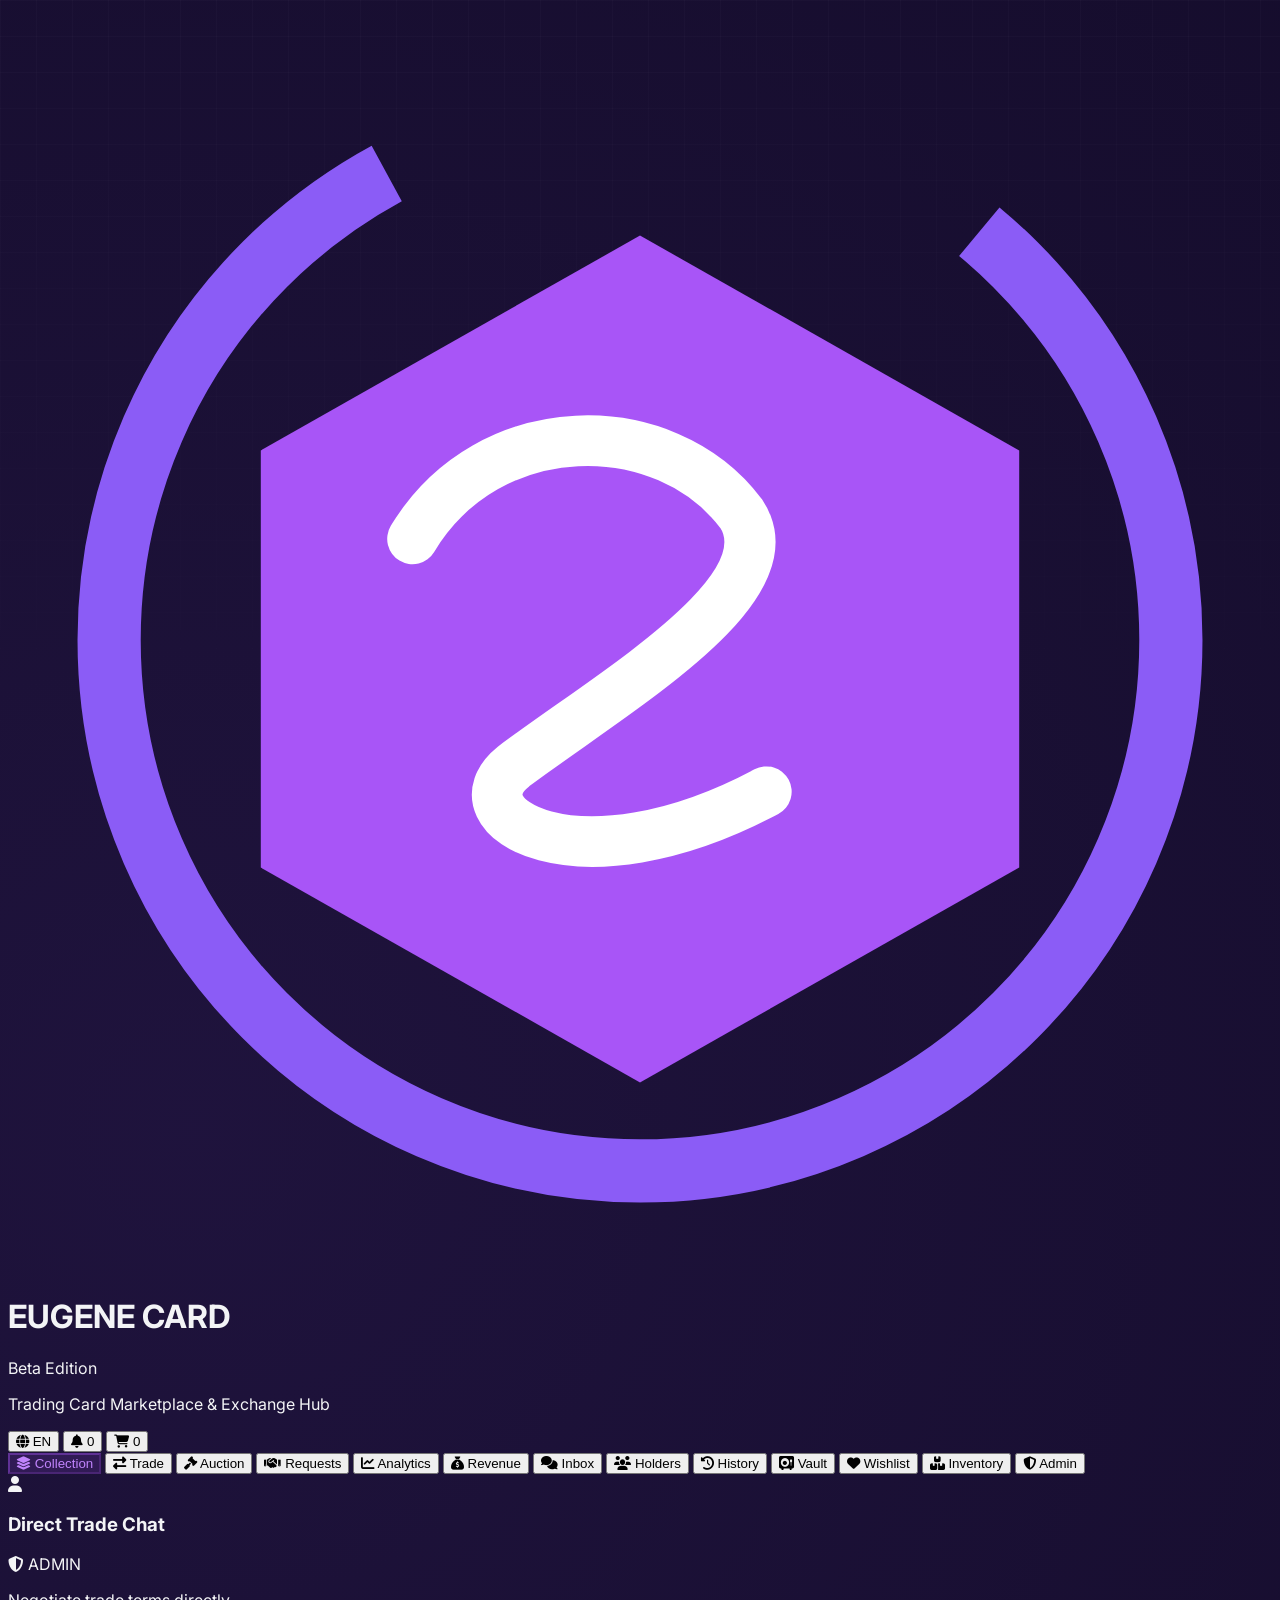
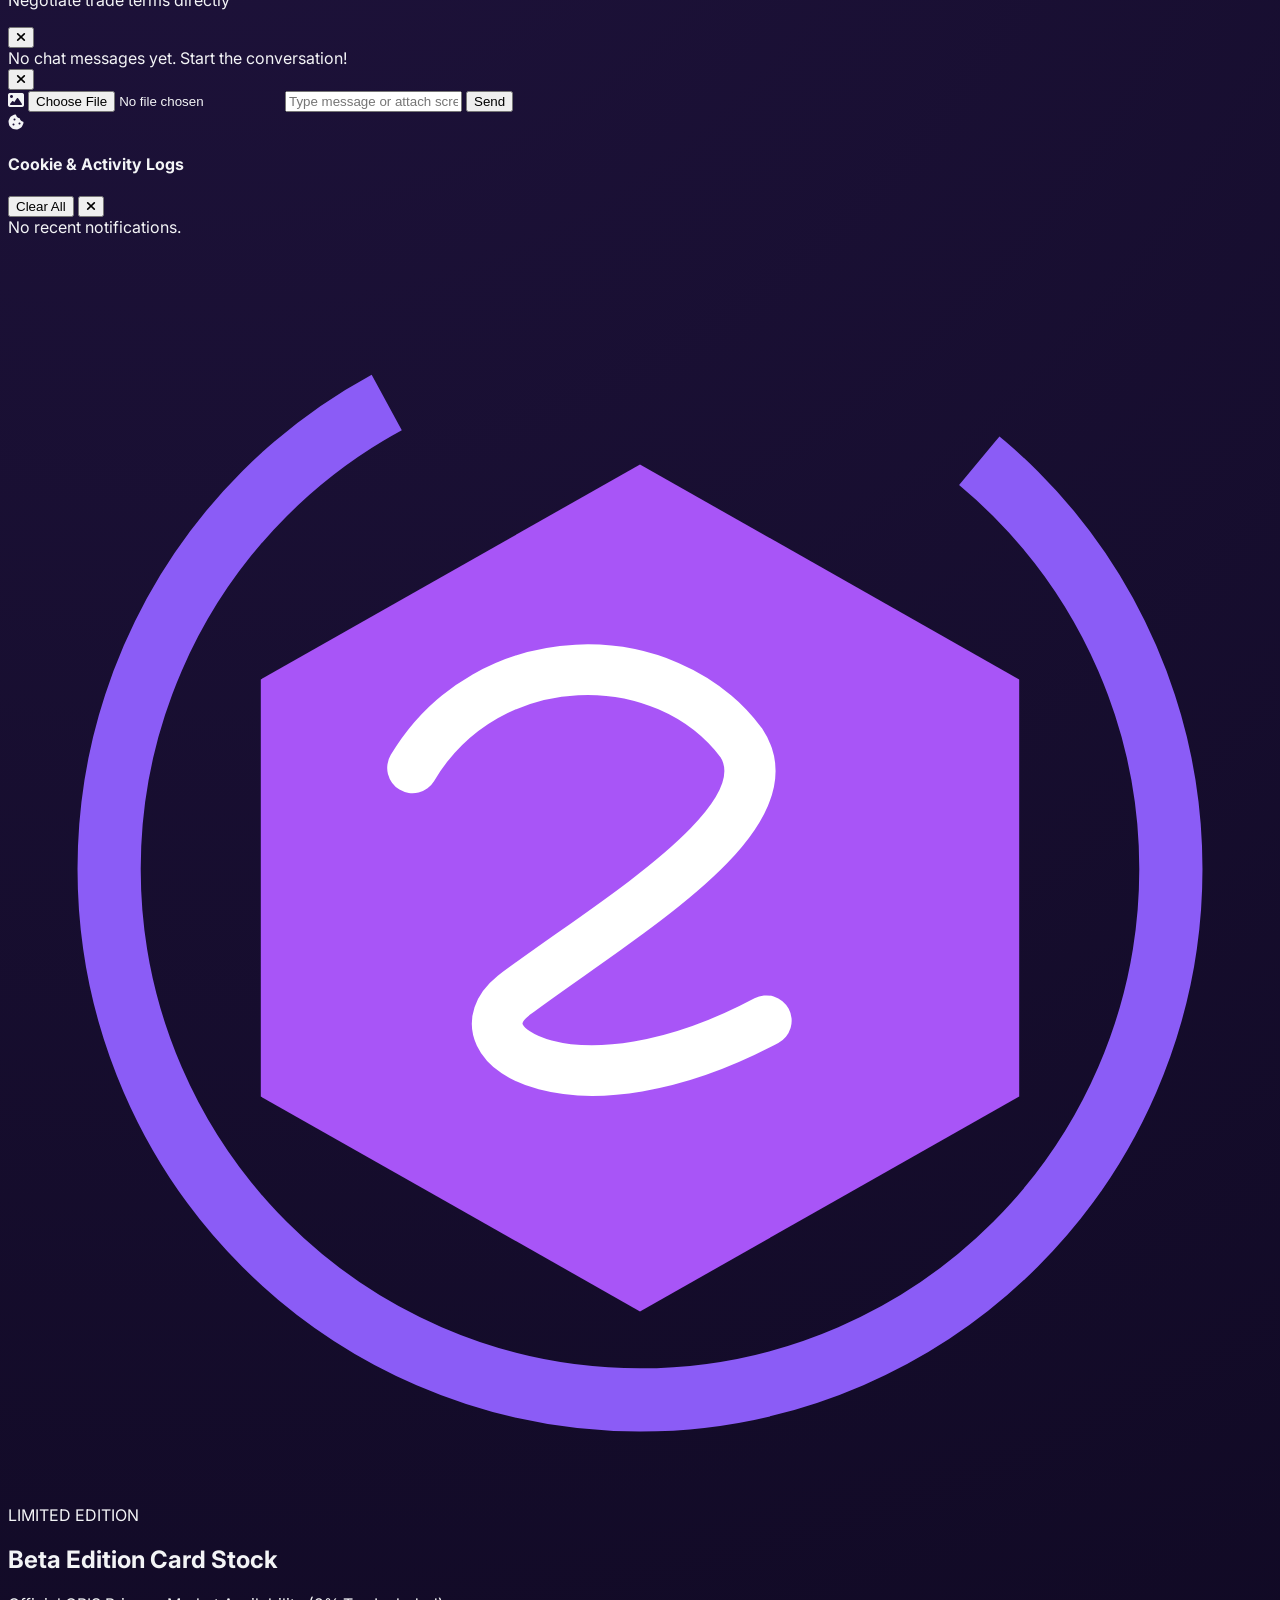
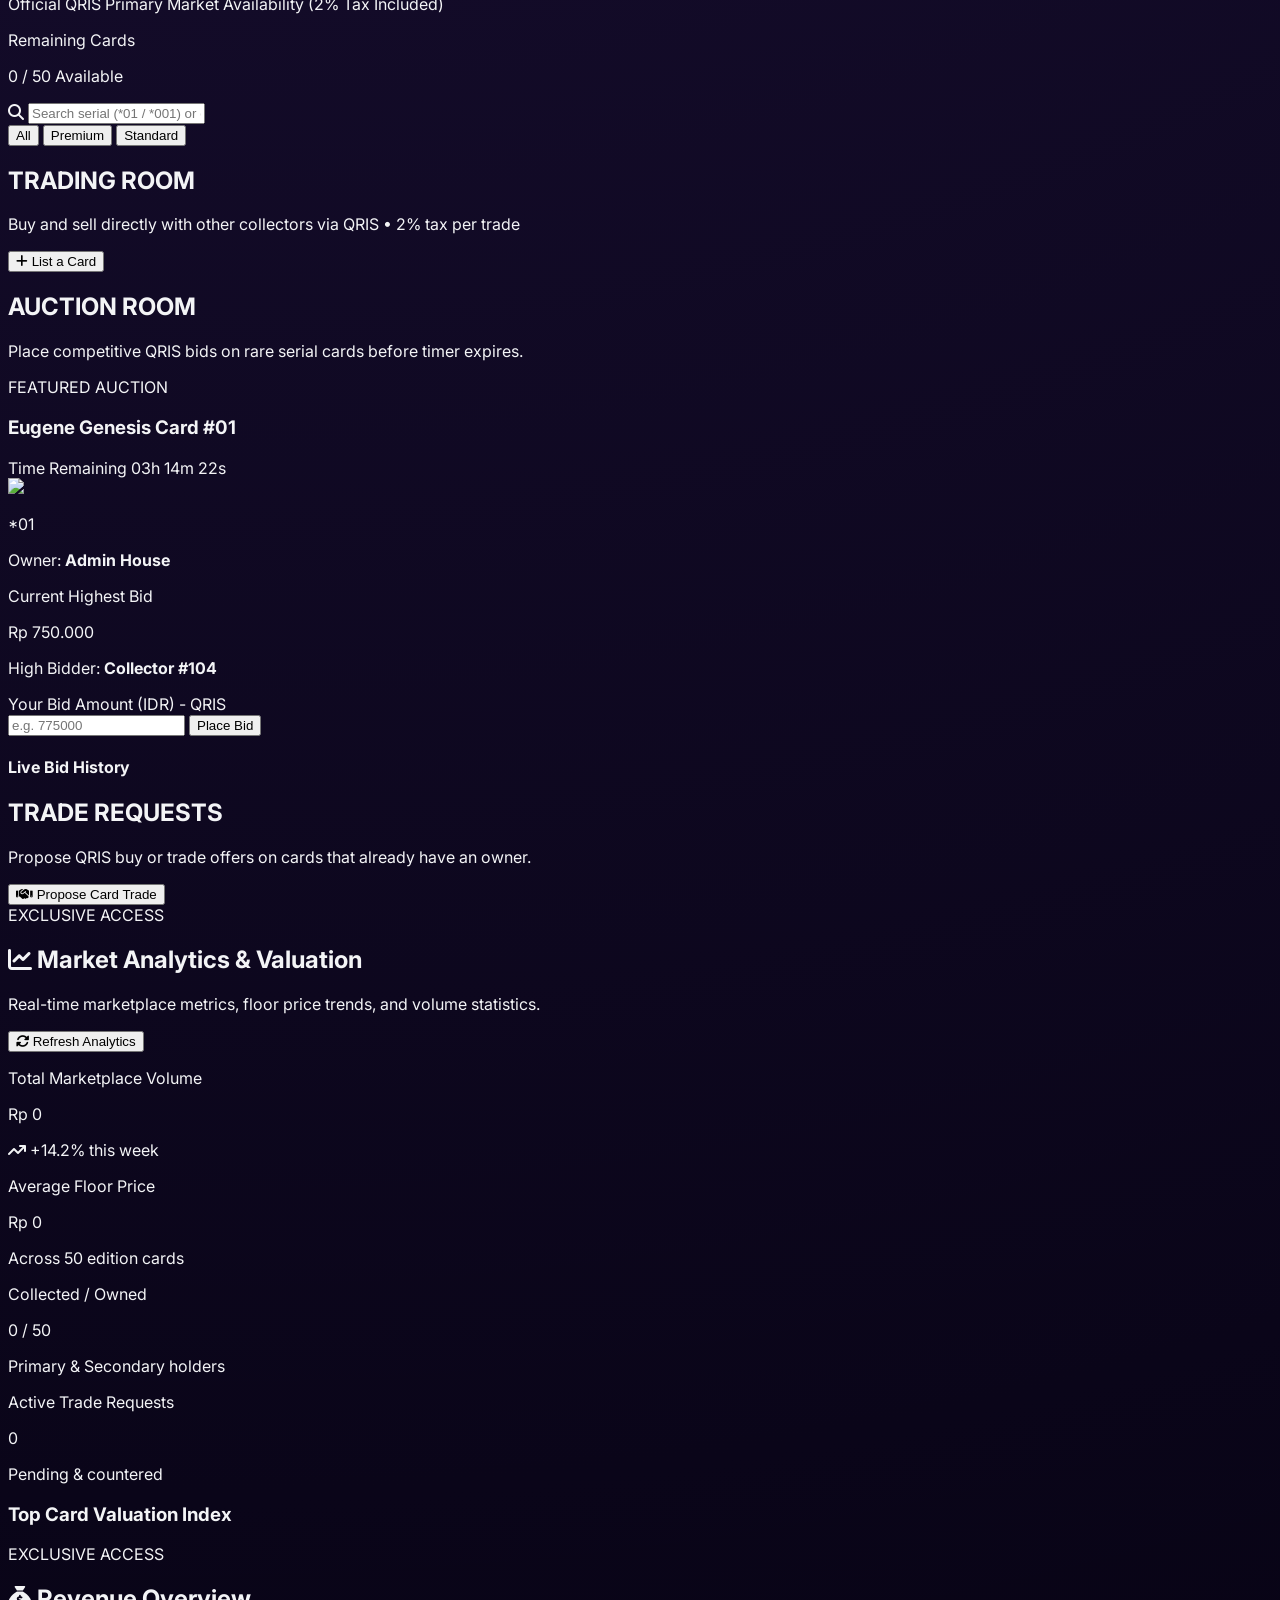
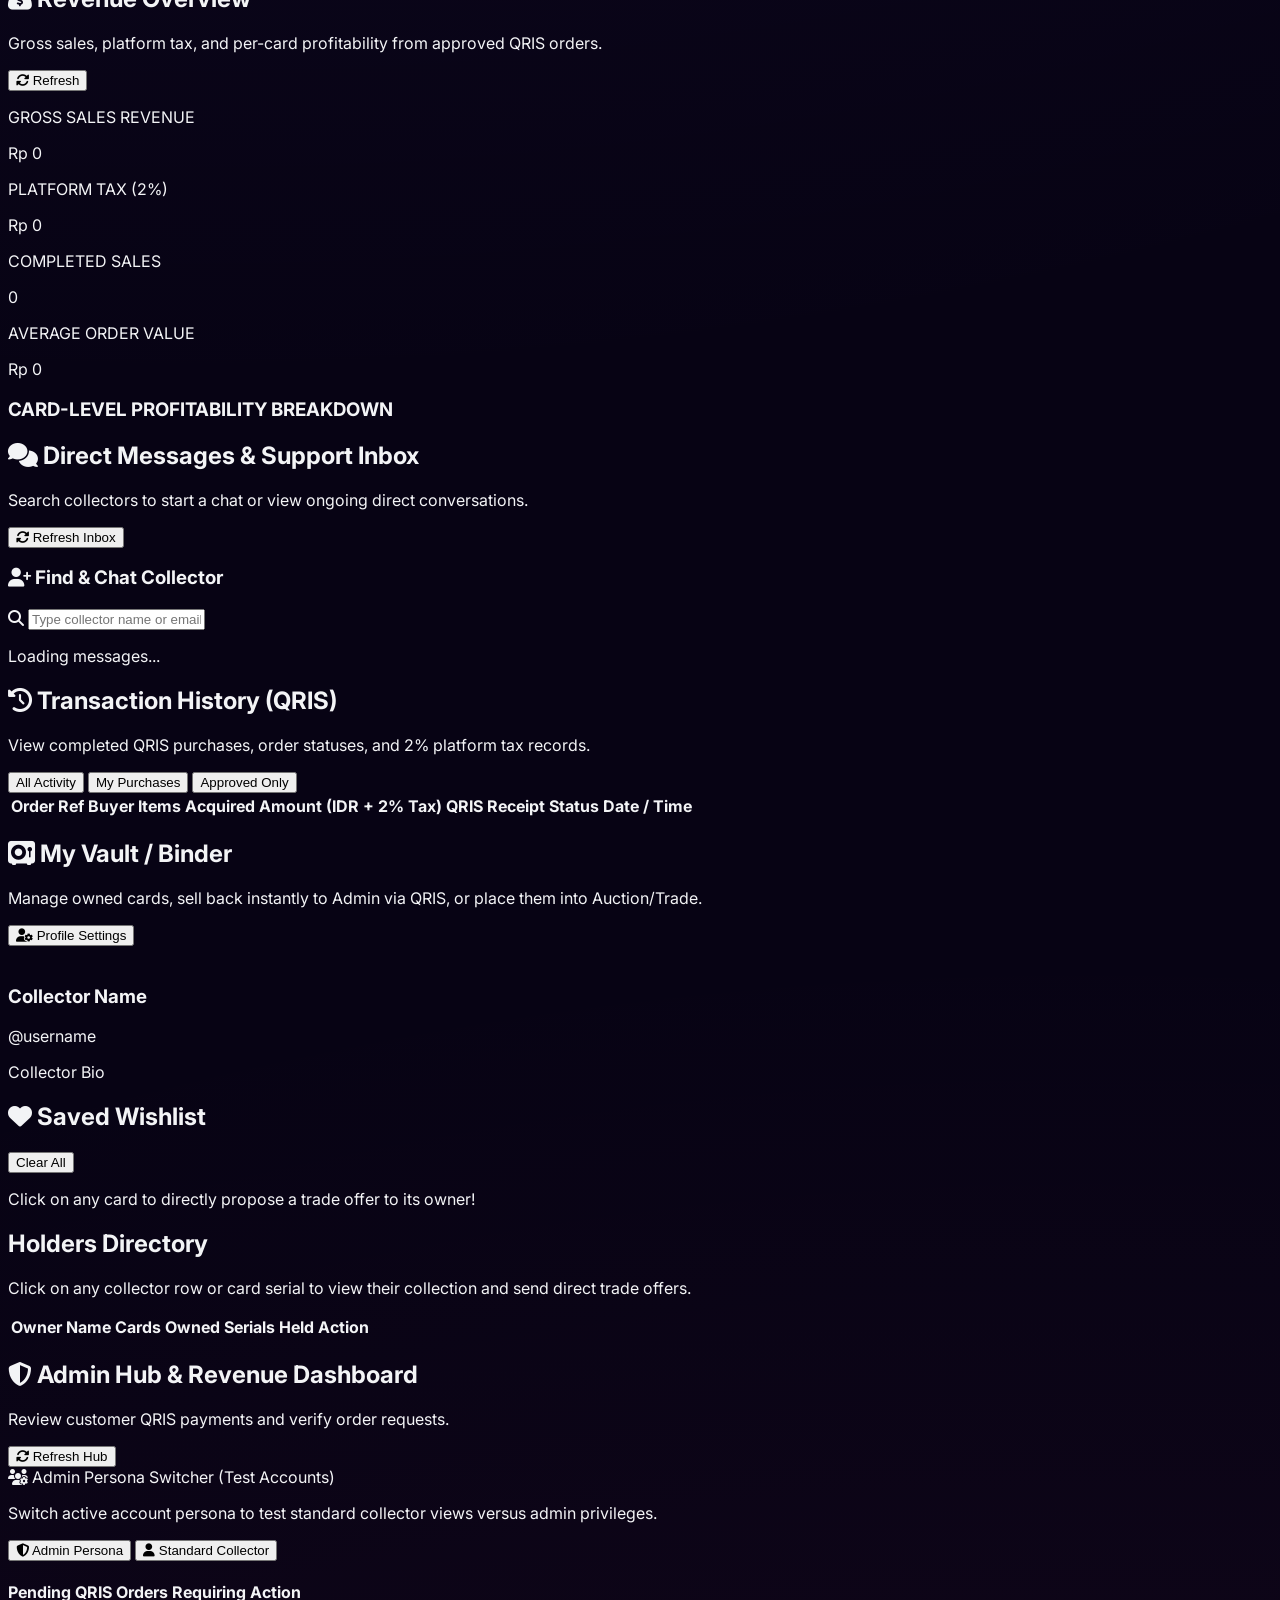
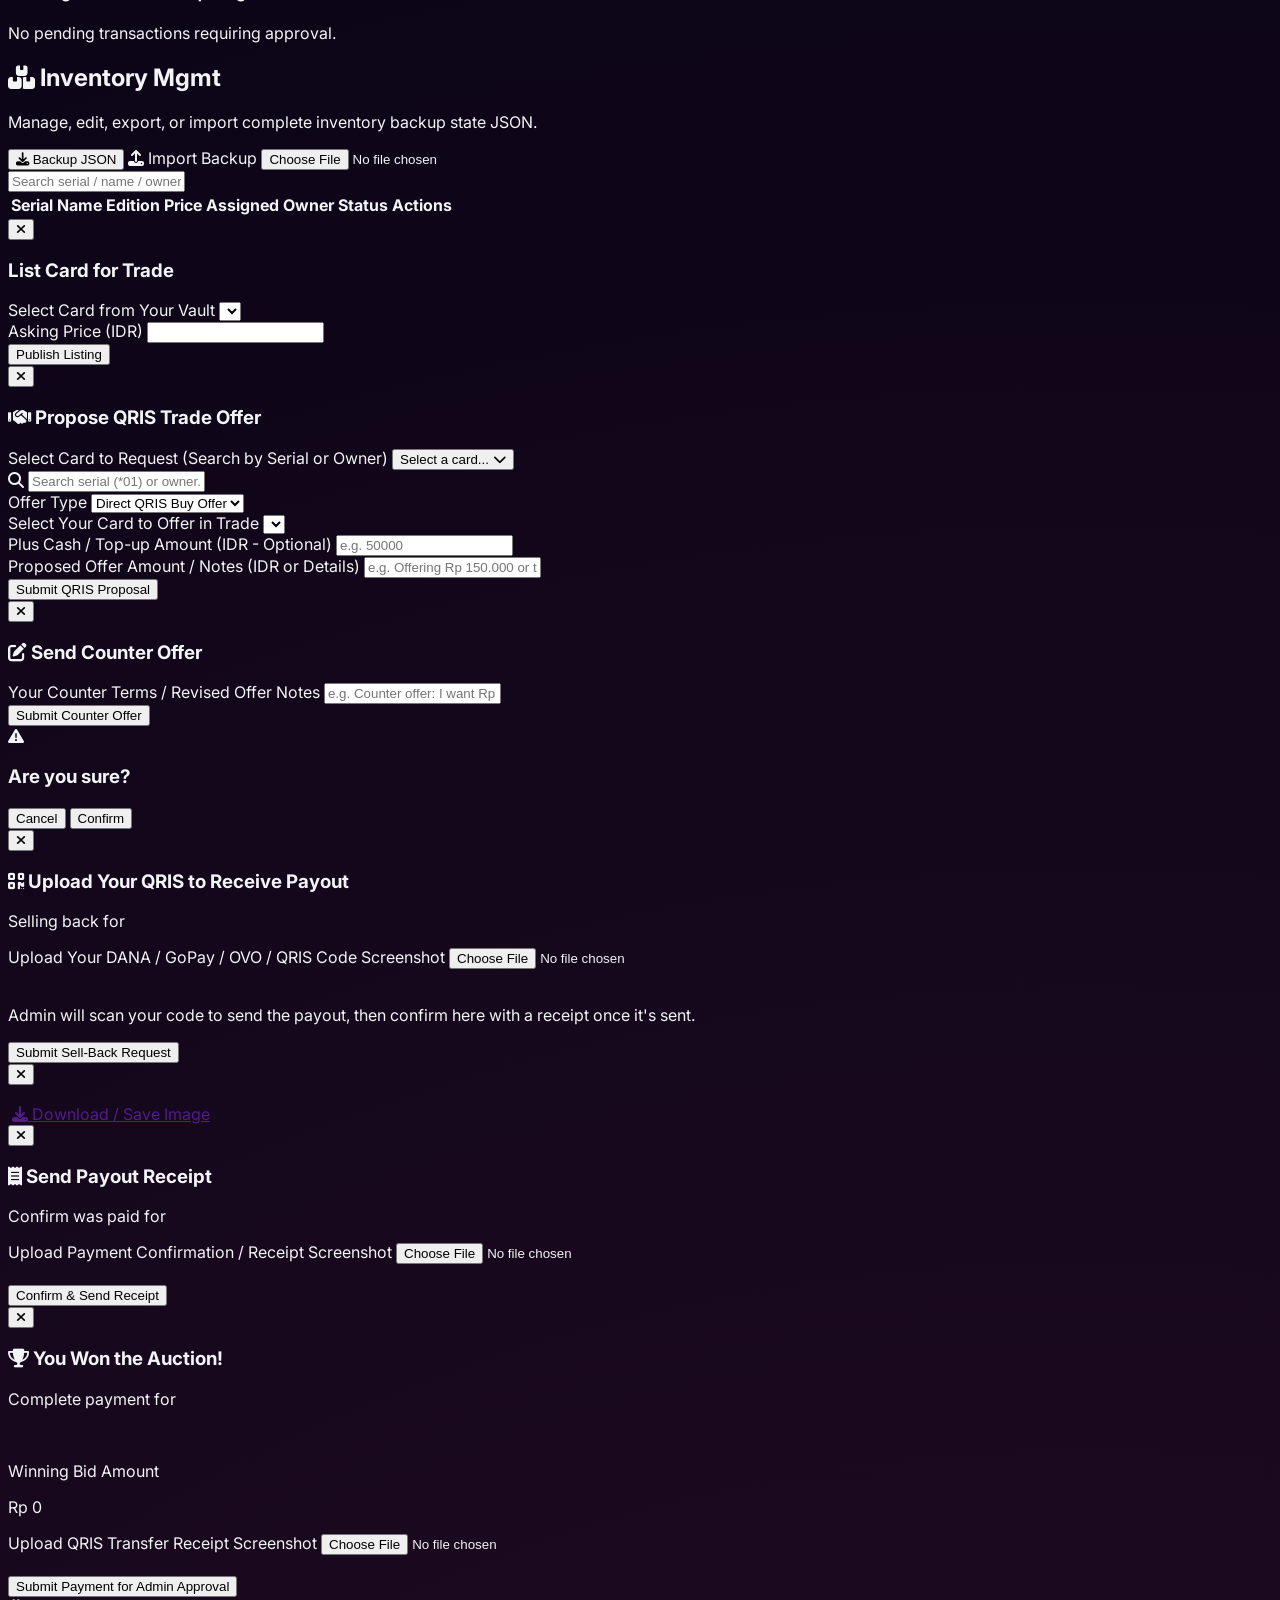
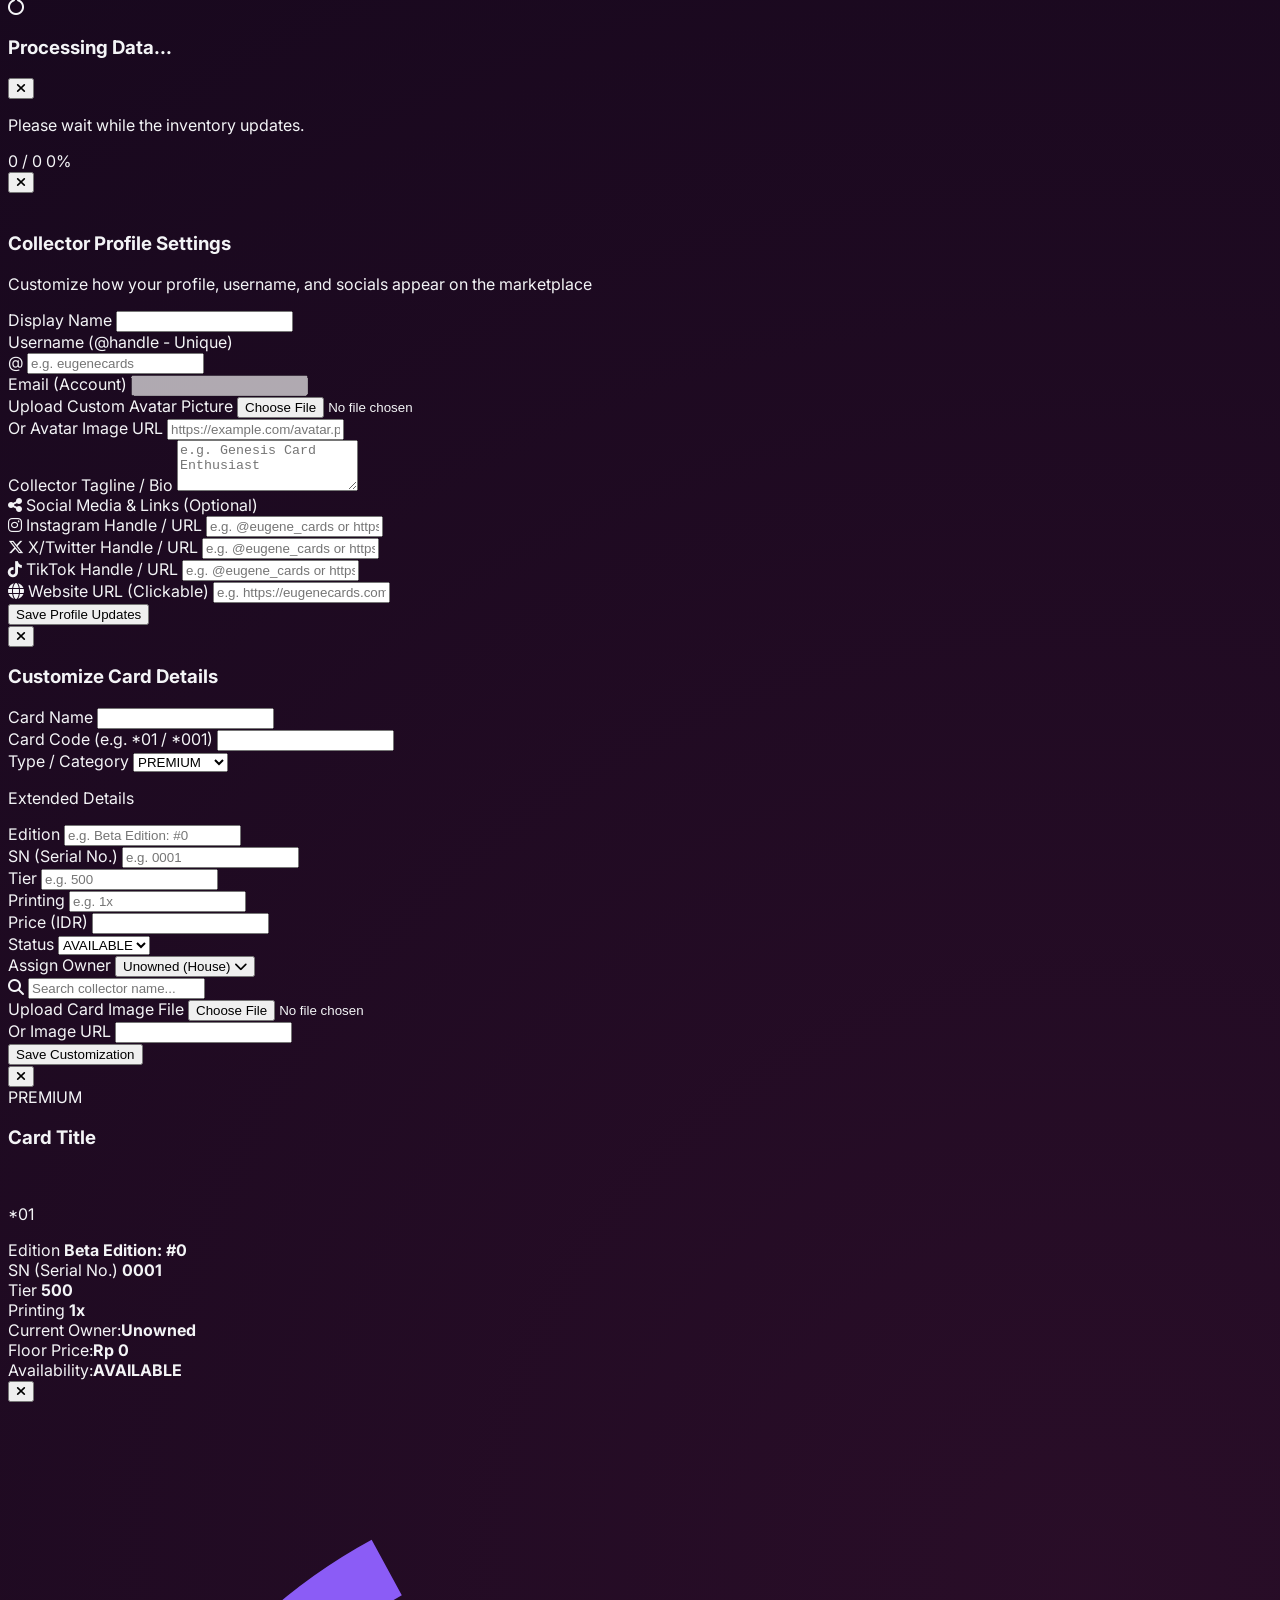
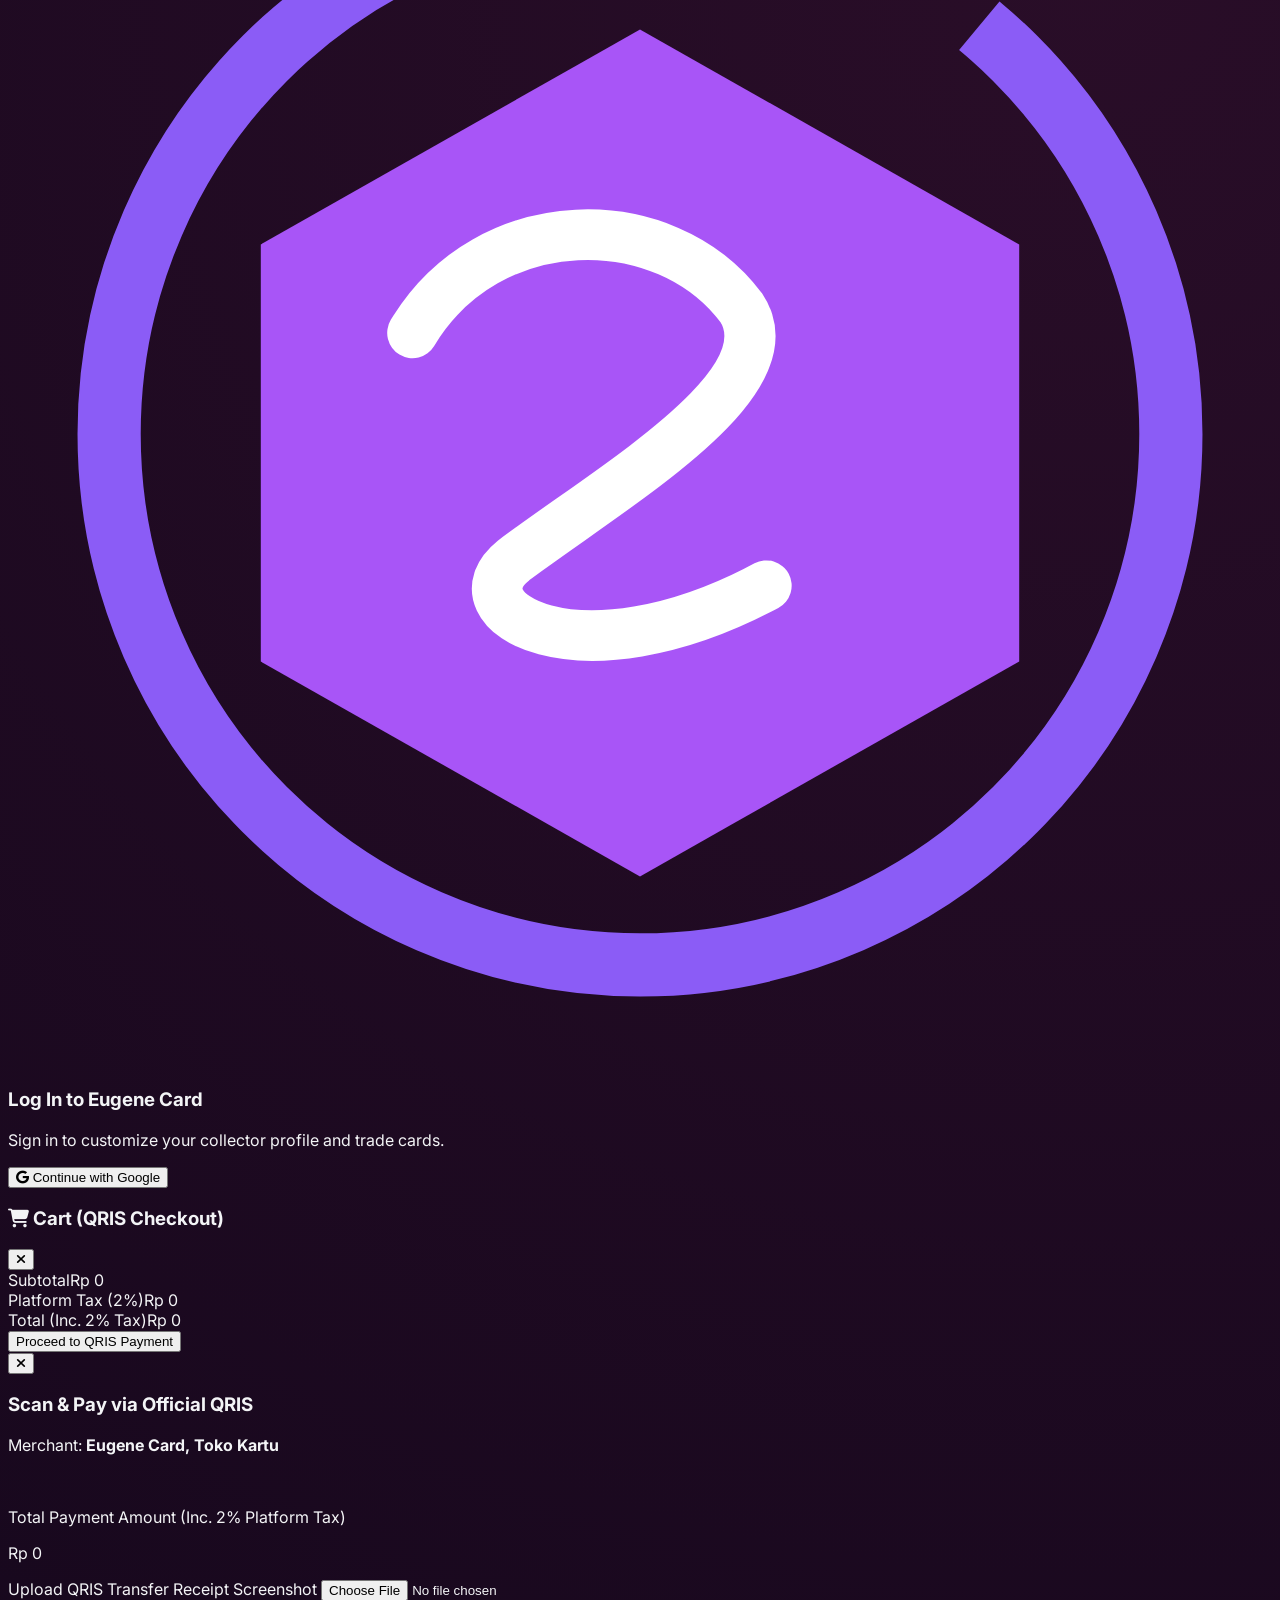
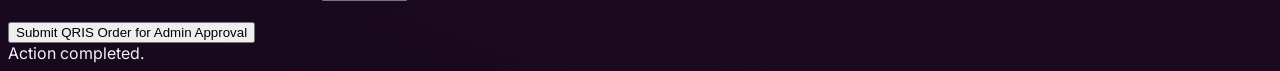
==== index.html @ 34cff41b "Update index.html" ====
<!DOCTYPE html>
<html lang="en" class="dark">
<head>
  <meta charset="UTF-8">
  <meta name="viewport" content="width=device-width, initial-scale=1.0">
  <title>Eugene Card Marketplace | Beta Edition</title>

  <!-- Browser Tab Favicon -->
  <link rel="icon" type="image/svg+xml" href="data:image/svg+xml,<svg xmlns='http://www.w3.org/2000/svg' viewBox='0 0 100 100'><circle cx='50' cy='50' r='42' fill='none' stroke='%238b5cf6' stroke-width='5' stroke-dasharray='210 50' transform='rotate(-45 50 50)'/><polygon points='50,18 80,35 80,68 50,85 20,68 20,35' fill='%23a855f7'/><path d='M 32 42 C 38 32, 52 32, 58 40 C 62 46, 48 54, 40 60 C 35 64, 45 70, 60 62' fill='none' stroke='%23ffffff' stroke-width='4' stroke-linecap='round'/></svg>">

  <!-- Google Firebase Compatibility SDKs (v10.7.1) -->
  <script src="https://www.gstatic.com/firebasejs/10.7.1/firebase-app-compat.js"></script>
  <script src="https://www.gstatic.com/firebasejs/10.7.1/firebase-firestore-compat.js"></script>
  <script src="https://www.gstatic.com/firebasejs/10.7.1/firebase-auth-compat.js"></script>
  <script src="https://www.gstatic.com/firebasejs/10.7.1/firebase-analytics-compat.js"></script>

  <!-- Tailwind CSS -->
  <script src="https://cdn.tailwindcss.com"></script>
  <script>
    tailwind.config = {
      darkMode: 'class',
      theme: {
        extend: {
          colors: {
            purple: { 400: '#c084fc', 500: '#a855f7', 600: '#9333ea' },
            violet: { 400: '#a78bfa', 500: '#8b5cf6', 600: '#7c3aed', 950: '#0f0728' },
            emerald: { 400: '#34d399', 500: '#10b981', 600: '#059669' }
          },
          fontFamily: { sans: ['Inter', 'sans-serif'] }
        }
      }
    }
  </script>

  <!-- FontAwesome Icons & Google Fonts -->
  <link rel="stylesheet" href="https://cdnjs.cloudflare.com/ajax/libs/font-awesome/6.4.0/css/all.min.css">
  <link href="https://fonts.googleapis.com/css2?family=Inter:wght@300;400;500;600;700;800;900&display=swap" rel="stylesheet">

  <style>
    body { font-family: 'Inter', sans-serif; background-color: #070314; color: #f3f4f6; }
    
    /* Modern Glassmorphism & Cyber Theme */
    :root {
      --ec-glow: rgba(168, 85, 247, 0.25);
      --ec-panel: rgba(15, 7, 40, 0.75);
    }

    body {
      background:
        radial-gradient(circle at 15% 10%, rgba(139, 92, 246, 0.18), transparent 40%),
        radial-gradient(circle at 85% 85%, rgba(236, 72, 153, 0.15), transparent 40%),
        #070314;
      overflow-x: hidden;
    }

    body::before {
      content: "";
      position: fixed;
      inset: 0;
      pointer-events: none;
      background-image:
        linear-gradient(rgba(255, 255, 255, 0.02) 1px, transparent 1px),
        linear-gradient(90deg, rgba(255, 255, 255, 0.02) 1px, transparent 1px);
      background-size: 36px 36px;
      mask-image: linear-gradient(to bottom, black, transparent);
      z-index: -1;
    }

    .card-holo-premium {
      background: linear-gradient(135deg, rgba(30, 27, 75, 0.8) 0%, rgba(76, 29, 149, 0.6) 50%, rgba(131, 24, 67, 0.6) 100%);
      border: 1px solid rgba(216, 180, 254, 0.4);
      box-shadow: 0 0 25px rgba(168, 85, 247, 0.2);
      transition: all 0.3s cubic-bezier(0.4, 0, 0.2, 1);
    }
    .card-holo-premium:hover { border-color: rgba(216, 180, 254, 0.9); transform: translateY(-5px) scale(1.02); box-shadow: 0 12px 30px rgba(168, 85, 247, 0.35); }
    
    .card-holo-standard {
      background: linear-gradient(135deg, rgba(15, 23, 42, 0.8) 0%, rgba(30, 27, 75, 0.7) 100%);
      border: 1px solid rgba(139, 92, 246, 0.3);
      box-shadow: 0 0 15px rgba(139, 92, 246, 0.15);
      transition: all 0.3s cubic-bezier(0.4, 0, 0.2, 1);
    }
    .card-holo-standard:hover { border-color: rgba(139, 92, 246, 0.8); transform: translateY(-5px) scale(1.02); box-shadow: 0 12px 30px rgba(139, 92, 246, 0.25); }
    
    ::-webkit-scrollbar { width: 6px; height: 6px; }
    ::-webkit-scrollbar-track { background: #070314; }
    ::-webkit-scrollbar-thumb { background: #2e1065; border-radius: 9999px; }

    .premium-panel {
      background: linear-gradient(145deg, rgba(20, 10, 48, 0.85), rgba(7, 3, 20, 0.8));
      backdrop-filter: blur(20px);
      border: 1px solid rgba(168, 85, 247, 0.2);
      box-shadow: 0 20px 60px rgba(0, 0, 0, 0.5);
    }

    button, a, input, select {
      transition: all .2s ease;
    }

    button:hover:not(:disabled), a:hover {
      transform: translateY(-1px);
    }

    .card-holo-premium, .card-holo-standard {
      position: relative;
      overflow: hidden;
    }

    .card-holo-premium::before, .card-holo-standard::before {
      content: "";
      position: absolute;
      inset: -80%;
      background: linear-gradient(120deg, transparent 35%, rgba(255, 255, 255, 0.15), transparent 65%);
      transform: translateX(-60%) rotate(20deg);
      transition: .7s;
      pointer-events: none;
    }

    .card-holo-premium:hover::before, .card-holo-standard:hover::before {
      transform: translateX(60%) rotate(20deg);
    }

    .stat-card {
      background: linear-gradient(135deg, rgba(30, 27, 75, 0.75), rgba(7, 3, 20, 0.8));
      border: 1px solid rgba(168, 85, 247, 0.2);
      border-radius: 1.25rem;
      padding: 1rem;
    }

    .empty-state {
      padding: 3rem;
      text-align: center;
      border-radius: 1.5rem;
      background: rgba(15, 7, 40, 0.6);
      border: 1px dashed rgba(168, 85, 247, 0.25);
    }

    /* Fixed Bottom Nav Active Styling */
    .bottom-nav-item.active {
      color: #c084fc;
      background: rgba(168, 85, 247, 0.15);
      border-color: rgba(168, 85, 247, 0.4);
    }

    .mobile-safe-bottom {
      padding-bottom: calc(85px + env(safe-area-inset-bottom));
    }
  </style>
</head>
<body class="min-h-screen flex flex-col justify-between selection:bg-purple-500 selection:text-white relative pb-24 md:pb-28">

  <!-- Embedded Logo SVG -->
  <svg style="display: none;">
    <defs>
      <g id="eugene-logo-mark">
        <circle cx="50" cy="50" r="42" fill="none" stroke="#8b5cf6" stroke-width="5" stroke-dasharray="210 50" transform="rotate(-45 50 50)"/>
        <polygon points="50,18 80,35 80,68 50,85 20,68 20,35" fill="#a855f7"/>
        <path d="M 32 42 C 38 32, 52 32, 58 40 C 62 46, 48 54, 40 60 C 35 64, 45 70, 60 62" fill="none" stroke="#ffffff" stroke-width="4" stroke-linecap="round"/>
      </g>
    </defs>
  </svg>

  <!-- Top Header / Brand Bar -->
  <header class="sticky top-0 z-40 bg-violet-950/80 backdrop-blur-xl border-b border-purple-500/20 px-4 lg:px-8 py-3">
    <div class="max-w-7xl mx-auto flex items-center justify-between gap-3">
      
      <!-- Brand Logo -->
      <div class="flex items-center gap-3 cursor-pointer shrink-0" onclick="switchTab('catalog')">
        <div class="w-10 h-10 rounded-xl overflow-hidden bg-violet-950 border border-purple-500/40 p-1 flex items-center justify-center shadow-lg shadow-purple-500/20">
          <svg viewBox="0 0 100 100" class="w-full h-full"><use href="#eugene-logo-mark"/></svg>
        </div>
        <div>
          <div class="flex items-center gap-2">
            <h1 class="font-extrabold text-base tracking-wider text-white uppercase" data-i18n="brandTitle">EUGENE CARD</h1>
            <span class="text-[10px] font-bold px-2 py-0.5 rounded-full bg-purple-500/20 text-purple-300 border border-purple-500/40" data-i18n="betaEdition">Beta Edition</span>
          </div>
          <p class="text-xs text-purple-200/60 hidden sm:block" data-i18n="brandSubtitle">Trading Card Marketplace & Exchange Hub</p>
        </div>
      </div>

      <!-- Language Toggle, Cart, Notifications & Auth Header -->
      <div class="flex items-center gap-2 shrink-0">
        <button onclick="toggleLanguage()" class="px-2.5 py-1.5 bg-violet-900/60 hover:bg-violet-800/80 text-purple-300 font-mono font-bold text-xs rounded-xl border border-purple-500/30 transition-all flex items-center gap-1 shadow-sm" title="Switch Language / Ganti Bahasa">
          <i class="fa-solid fa-globe text-[11px]"></i>
          <span id="current-lang-label">EN</span>
        </button>

        <button id="notif-toggle-btn" onclick="toggleNotificationMenu()" class="relative p-2.5 bg-violet-900/60 hover:bg-violet-800/80 text-purple-200 rounded-xl border border-purple-500/30 flex items-center justify-center transition-all shadow-sm">
          <i class="fa-solid fa-bell text-sm text-purple-300"></i>
          <span id="notification-badge" class="absolute -top-1.5 -right-1.5 w-5 h-5 bg-purple-600 text-white font-black text-[10px] rounded-full flex items-center justify-center border-2 border-violet-950">0</span>
        </button>

        <button onclick="toggleCartDrawer()" class="relative p-2.5 bg-violet-900/60 hover:bg-violet-800/80 text-purple-200 rounded-xl border border-purple-500/30 flex items-center justify-center transition-all shadow-sm">
          <i class="fa-solid fa-cart-shopping text-sm text-purple-300"></i>
          <span id="cart-badge-count" class="absolute -top-1.5 -right-1.5 w-5 h-5 bg-pink-500 text-white font-black text-[10px] rounded-full flex items-center justify-center border-2 border-violet-950">0</span>
        </button>

        <div id="auth-header-container"></div>
      </div>

    </div>
  </header>

  <!-- BOTTOM NAVIGATION BAR (FIXED) -->
  <nav class="fixed bottom-3 left-1/2 -translate-x-1/2 z-50 w-[95%] max-w-5xl bg-violet-950/90 backdrop-blur-2xl p-2 rounded-2xl border border-purple-500/30 shadow-[0_10px_35px_rgba(0,0,0,0.8)] flex items-center justify-between overflow-x-auto gap-1">
    <button id="nav-catalog" onclick="switchTab('catalog')" class="bottom-nav-item active px-3 py-2 rounded-xl text-xs font-semibold text-purple-200 hover:text-white flex flex-col sm:flex-row items-center gap-1.5 whitespace-nowrap transition-all border border-transparent">
      <i class="fa-solid fa-layer-group text-purple-400"></i> <span data-i18n="navCollection">Collection</span>
    </button>
    <button id="nav-trade" onclick="switchTab('trade')" class="bottom-nav-item px-3 py-2 rounded-xl text-xs font-semibold text-purple-200/70 hover:text-white flex flex-col sm:flex-row items-center gap-1.5 whitespace-nowrap transition-all border border-transparent">
      <i class="fa-solid fa-right-left text-purple-400"></i> <span data-i18n="navTrade">Trade</span>
    </button>
    <button id="nav-auction" onclick="switchTab('auction')" class="bottom-nav-item px-3 py-2 rounded-xl text-xs font-semibold text-purple-200/70 hover:text-white flex flex-col sm:flex-row items-center gap-1.5 whitespace-nowrap transition-all border border-transparent">
      <i class="fa-solid fa-gavel text-pink-400"></i> <span data-i18n="navAuction">Auction</span>
    </button>
    <button id="nav-trade-req" onclick="switchTab('trade-req')" class="bottom-nav-item px-3 py-2 rounded-xl text-xs font-semibold text-purple-200/70 hover:text-white flex flex-col sm:flex-row items-center gap-1.5 whitespace-nowrap transition-all border border-transparent">
      <i class="fa-solid fa-handshake text-purple-400"></i> <span data-i18n="navRequests">Requests</span>
    </button>

    <!-- Analytics & Admin Options -->
    <button id="nav-analytics" onclick="switchTab('analytics')" class="analytics-nav-btn hidden bottom-nav-item px-3 py-2 rounded-xl text-xs font-semibold text-purple-200 hover:text-white flex flex-col sm:flex-row items-center gap-1.5 whitespace-nowrap bg-purple-950/40 border border-purple-500/30">
      <i class="fa-solid fa-chart-line text-purple-400"></i> <span data-i18n="navAnalytics">Analytics</span>
    </button>
    
    <button id="nav-revenue" onclick="switchTab('revenue')" class="analytics-nav-btn hidden bottom-nav-item px-3 py-2 rounded-xl text-xs font-semibold text-emerald-300 hover:text-white flex flex-col sm:flex-row items-center gap-1.5 whitespace-nowrap bg-emerald-950/40 border border-emerald-500/30">
      <i class="fa-solid fa-sack-dollar text-emerald-400"></i> <span data-i18n="navRevenueTab">Revenue</span>
    </button>

    <button id="nav-inbox" onclick="switchTab('inbox')" class="bottom-nav-item px-3 py-2 rounded-xl text-xs font-semibold text-purple-200/70 hover:text-white flex flex-col sm:flex-row items-center gap-1.5 whitespace-nowrap transition-all border border-transparent">
      <i class="fa-solid fa-comments text-indigo-400"></i> <span data-i18n="navInbox">Inbox</span>
    </button>
    <button id="nav-holders" onclick="switchTab('holders')" class="bottom-nav-item px-3 py-2 rounded-xl text-xs font-semibold text-purple-200/70 hover:text-white flex flex-col sm:flex-row items-center gap-1.5 whitespace-nowrap transition-all border border-transparent">
      <i class="fa-solid fa-users text-cyan-400"></i> <span data-i18n="navHolders">Holders</span>
    </button>
    <button id="nav-history" onclick="switchTab('history')" class="bottom-nav-item px-3 py-2 rounded-xl text-xs font-semibold text-purple-200/70 hover:text-white flex flex-col sm:flex-row items-center gap-1.5 whitespace-nowrap transition-all border border-transparent">
      <i class="fa-solid fa-clock-rotate-left text-purple-400"></i> <span data-i18n="navHistory">History</span>
    </button>
    <button id="nav-dashboard" onclick="switchTab('dashboard')" class="bottom-nav-item px-3 py-2 rounded-xl text-xs font-semibold text-purple-200/70 hover:text-white flex flex-col sm:flex-row items-center gap-1.5 whitespace-nowrap transition-all border border-transparent">
      <i class="fa-solid fa-vault text-purple-400"></i> <span data-i18n="navVault">Vault</span>
    </button>
    <button id="nav-wishlist" onclick="switchTab('wishlist')" class="bottom-nav-item px-3 py-2 rounded-xl text-xs font-semibold text-purple-200/70 hover:text-white flex flex-col sm:flex-row items-center gap-1.5 whitespace-nowrap transition-all border border-transparent">
      <i class="fa-solid fa-heart text-pink-400"></i> <span data-i18n="navWishlist">Wishlist</span>
    </button>

    <!-- Admin Specific Navigation Items -->
    <button id="nav-inventory" onclick="switchTab('inventory')" class="admin-only-nav hidden bottom-nav-item px-3 py-2 rounded-xl text-xs font-semibold text-rose-400 hover:text-white flex flex-col sm:flex-row items-center gap-1.5 whitespace-nowrap bg-rose-950/40 border border-rose-500/30">
      <i class="fa-solid fa-boxes-stacked"></i> <span data-i18n="navInventory">Inventory</span>
    </button>
    <button id="nav-admin" onclick="switchTab('admin')" class="admin-only-nav hidden bottom-nav-item px-3 py-2 rounded-xl text-xs font-semibold text-rose-400 hover:text-white flex flex-col sm:flex-row items-center gap-1.5 whitespace-nowrap bg-rose-950/40 border border-rose-500/30">
      <i class="fa-solid fa-shield-halved"></i> <span data-i18n="navAdmin">Admin</span>
    </button>
  </nav>

  <!-- DIRECT CHAT DRAWER OVERLAY -->
  <div id="chat-drawer-overlay" class="fixed inset-0 bg-violet-950/80 backdrop-blur-sm z-[9990] hidden" onclick="closeChatDrawer()"></div>
  <div id="chat-drawer" class="fixed top-0 right-0 h-full w-full max-w-md bg-violet-950 border-l border-purple-500/30 z-[9995] transform translate-x-full transition-transform duration-300 flex flex-col justify-between p-4 shadow-2xl">
    <div class="flex items-center justify-between pb-3 border-b border-purple-500/20">
      <div class="flex items-center gap-2">
        <div id="chat-target-avatar-container" class="w-8 h-8 rounded-full bg-violet-900 border border-purple-500/30 overflow-hidden flex items-center justify-center shrink-0">
          <i class="fa-solid fa-user text-xs text-purple-300"></i>
        </div>
        <div>
          <div class="flex items-center gap-1.5">
            <h3 id="chat-target-user-name" class="text-xs font-extrabold text-white" data-i18n="chatDirectTitle">Direct Trade Chat</h3>
            <span id="chat-target-admin-badge" class="hidden text-[9px] font-black px-1.5 py-0.2 rounded bg-rose-500/20 text-rose-400 border border-rose-500/40">
              <i class="fa-solid fa-shield-halved text-[8px] mr-0.5"></i> ADMIN
            </span>
          </div>
          <p id="chat-target-context" class="text-[10px] text-purple-200/60" data-i18n="chatDirectSub">Negotiate trade terms directly</p>
        </div>
      </div>
      <button onclick="closeChatDrawer()" class="w-8 h-8 rounded-xl bg-violet-900/60 text-purple-300 text-xs flex items-center justify-center hover:bg-violet-800"><i class="fa-solid fa-xmark"></i></button>
    </div>

    <!-- Messages List Container -->
    <div id="chat-messages-container" class="flex-1 py-4 space-y-3 overflow-y-auto max-h-[65vh]">
      <div class="text-center py-10 text-purple-300/50 text-xs" data-i18n="noChatMessages">No chat messages yet. Start the conversation!</div>
    </div>

    <!-- Send Chat Input -->
    <div class="pt-3 border-t border-purple-500/20 space-y-2">
      <div id="chat-image-preview-box" class="hidden p-2 bg-violet-900/60 border border-purple-500/30 rounded-xl relative">
        <button onclick="clearChatImageAttachment()" class="absolute top-1 right-1 w-5 h-5 rounded-full bg-violet-800 text-purple-300 text-[10px] flex items-center justify-center"><i class="fa-solid fa-xmark"></i></button>
        <img id="chat-image-preview-img" src="" class="h-20 rounded object-contain mx-auto border border-purple-500/30">
      </div>

      <div class="flex items-center gap-2">
        <label class="p-2.5 bg-violet-900/60 hover:bg-violet-800 border border-purple-500/30 rounded-xl text-purple-300 hover:text-white cursor-pointer text-xs flex items-center gap-1 transition-all" title="Upload Screenshot or Photo">
          <i class="fa-solid fa-image text-purple-400"></i>
          <input type="file" id="chat-file-input" accept="image/*" onchange="handleChatImageUpload(event)" class="hidden">
        </label>
        <input type="text" id="chat-text-input" placeholder="Type message or attach screenshot..." class="flex-1 bg-violet-900/40 border border-purple-500/30 rounded-xl px-3 py-2 text-xs text-white focus:outline-none focus:border-purple-500" data-i18n-placeholder="chatInputPlaceholder">
        <button onclick="sendChatMessage()" class="px-4 py-2 bg-purple-600 hover:bg-purple-500 text-white font-black text-xs rounded-xl shadow transition-all" data-i18n="btnSend">Send</button>
      </div>
    </div>
  </div>

  <!-- FIXED FLOATING NOTIFICATION OVERLAY PANEL -->
  <div id="notification-dropdown" class="fixed top-16 right-4 sm:right-8 w-80 sm:w-96 bg-violet-950/95 border border-purple-500/40 rounded-2xl shadow-[0_10px_40px_rgba(0,0,0,0.8)] z-[9999] hidden overflow-hidden backdrop-blur-2xl">
    <div class="p-3.5 border-b border-purple-500/20 flex items-center justify-between bg-violet-900/50">
      <div class="flex items-center gap-2">
        <i class="fa-solid fa-cookie-bite text-xs text-purple-400"></i>
        <h4 class="text-xs font-extrabold text-white" data-i18n="notifHeader">Cookie & Activity Logs</h4>
      </div>
      <div class="flex items-center gap-3">
        <button onclick="clearNotifications()" class="text-[10px] font-bold text-purple-300 hover:text-rose-400 transition-colors" data-i18n="clearAll">Clear All</button>
        <button onclick="toggleNotificationMenu()" class="text-purple-300 hover:text-white text-xs p-1"><i class="fa-solid fa-xmark"></i></button>
      </div>
    </div>
    
    <div id="notification-list" class="max-h-80 overflow-y-auto divide-y divide-purple-500/10 p-1">
      <div class="p-6 text-center text-xs text-purple-300/50" data-i18n="noNotifications">No recent notifications.</div>
    </div>
  </div>

  <!-- Main Body -->
  <main class="flex-1 max-w-7xl w-full mx-auto p-4 md:p-6 lg:p-8 space-y-8">

    <!-- CATALOG VIEW -->
    <section id="view-catalog" class="space-y-6">
      <div class="bg-gradient-to-r from-violet-950/80 via-purple-900/40 to-pink-950/40 border border-purple-500/30 rounded-3xl p-5 flex flex-col sm:flex-row items-center justify-between gap-4 shadow-xl">
        <div class="flex items-center gap-4">
          <div class="w-12 h-12 rounded-2xl bg-violet-950 border border-purple-500/40 p-1 flex items-center justify-center shadow-md">
            <svg viewBox="0 0 100 100" class="w-full h-full"><use href="#eugene-logo-mark"/></svg>
          </div>
          <div>
            <span class="text-[10px] font-black uppercase px-2.5 py-0.5 rounded-full bg-purple-500/20 text-purple-300 border border-purple-500/30 tracking-wider" data-i18n="limitedEdition">LIMITED EDITION</span>
            <h2 class="text-lg font-black text-white mt-0.5" data-i18n="betaStockTitle">Beta Edition Card Stock</h2>
            <p class="text-xs text-purple-200/60" data-i18n="betaStockSubtitle">Official QRIS Primary Market Availability (2% Tax Included)</p>
          </div>
        </div>
        
        <div class="bg-violet-950/80 px-6 py-3 rounded-2xl border border-purple-500/20 text-center sm:text-right w-full sm:w-auto">
          <p class="text-[10px] text-purple-300/70 font-bold uppercase tracking-wider" data-i18n="remainingCards">Remaining Cards</p>
          <p class="text-2xl font-black font-mono text-purple-400"><span id="remaining-cards-count">0</span> <span class="text-purple-200/50 text-sm font-normal" data-i18n="availableSuffix">/ 50 Available</span></p>
        </div>
      </div>

      <div class="flex flex-col sm:flex-row items-stretch sm:items-center justify-between gap-3 bg-violet-950/50 p-3 rounded-2xl border border-purple-500/20">
        <div class="relative flex-1">
          <i class="fa-solid fa-magnifying-glass absolute left-3.5 top-1/2 -translate-y-1/2 text-purple-400 text-xs"></i>
          <input type="text" id="search-input" oninput="debouncedRenderCardGrid()" placeholder="Search serial (*01 / *001) or card name..." class="w-full bg-violet-950 border border-purple-500/30 rounded-xl pl-9 pr-4 py-2 text-xs text-white focus:outline-none focus:border-purple-500" data-i18n-placeholder="searchPlaceholder">
        </div>
        <div class="flex items-center gap-1.5">
          <button onclick="setFilter('ALL')" id="filter-ALL" class="px-3 py-1.5 rounded-xl text-xs font-bold bg-purple-600 text-white transition-all" data-i18n="filterAll">All</button>
          <button onclick="setFilter('PREMIUM')" id="filter-PREMIUM" class="px-3 py-1.5 rounded-xl text-xs font-bold bg-violet-900/60 text-purple-300 hover:text-white transition-all" data-i18n="filterPremium">Premium</button>
          <button onclick="setFilter('STANDARD')" id="filter-STANDARD" class="px-3 py-1.5 rounded-xl text-xs font-bold bg-violet-900/60 text-purple-300 hover:text-white transition-all" data-i18n="filterStandard">Standard</button>
        </div>
      </div>

      <div id="card-grid" class="grid grid-cols-2 sm:grid-cols-3 md:grid-cols-4 lg:grid-cols-5 gap-4"></div>
    </section>

    <!-- TRADING ROOM VIEW -->
    <section id="view-trade" class="hidden space-y-6">
      <div class="bg-violet-950/60 border border-purple-500/20 rounded-3xl p-6 flex flex-col md:flex-row items-start md:items-center justify-between gap-4">
        <div>
          <h2 class="text-2xl font-black text-white uppercase tracking-wide" data-i18n="tradeRoomTitle">TRADING ROOM</h2>
          <p class="text-xs text-purple-200/60 mt-1" data-i18n="tradeRoomSubtitle">Buy and sell directly with other collectors via QRIS • 2% tax per trade</p>
        </div>
        <button onclick="openListCardForTradeModal()" class="px-5 py-2.5 bg-purple-600 hover:bg-purple-500 text-white font-black text-xs rounded-xl shadow-lg flex items-center gap-2">
          <i class="fa-solid fa-plus"></i> <span data-i18n="listCardBtn">List a Card</span>
        </button>
      </div>

      <div id="p2p-listings-grid" class="grid grid-cols-1 sm:grid-cols-2 md:grid-cols-3 lg:grid-cols-4 gap-4"></div>
    </section>

    <!-- AUCTION ROOM VIEW -->
    <section id="view-auction" class="hidden space-y-6">
      <div class="bg-violet-950/60 border border-purple-500/20 rounded-3xl p-6 flex justify-between items-center">
        <div>
          <h2 class="text-2xl font-black text-white uppercase tracking-wide" data-i18n="auctionRoomTitle">AUCTION ROOM</h2>
          <p class="text-xs text-purple-200/60 mt-1" data-i18n="auctionRoomSubtitle">Place competitive QRIS bids on rare serial cards before timer expires.</p>
        </div>
        <div id="auction-header-action-container"></div>
      </div>

      <div class="grid grid-cols-1 lg:grid-cols-3 gap-6">
        <div class="lg:col-span-2 bg-violet-950/60 border border-purple-500/20 rounded-3xl p-6 space-y-4">
          <div class="flex justify-between items-center border-b border-purple-500/20 pb-3">
            <div>
              <span class="text-[10px] bg-purple-500/20 text-purple-300 font-extrabold px-2.5 py-1 rounded-md border border-purple-500/30" data-i18n="featuredAuction">FEATURED AUCTION</span>
              <h3 id="auction-card-title" class="text-lg font-black text-white mt-1">Eugene Genesis Card #01</h3>
            </div>
            <div class="bg-violet-950 p-2.5 rounded-xl border border-purple-500/30 text-right">
              <span class="text-[10px] text-purple-300/60 font-bold uppercase block" data-i18n="timeRemaining">Time Remaining</span>
              <span id="auction-timer" class="text-lg font-black text-purple-400 font-mono">03h 14m 22s</span>
            </div>
          </div>

          <div class="grid grid-cols-1 md:grid-cols-2 gap-6 items-center">
            <div class="bg-violet-950 rounded-2xl border border-purple-500/40 p-3 text-center flex flex-col items-center">
              <div class="w-full aspect-[4/5] max-h-64 bg-violet-900/40 rounded-xl border border-purple-500/20 overflow-hidden flex items-center justify-center mb-2">
                <img id="auction-card-img" src="https://placehold.co/1080x1350/1e1b4b/a855f7?text=Serial+*01" loading="lazy" class="w-full h-full object-contain">
              </div>
              <p id="auction-card-serial" class="text-2xl font-black text-purple-400 font-mono">*01</p>
              <p id="auction-card-owner-info" class="text-[10px] text-purple-200/60 mt-1"><span data-i18n="ownerLabel">Owner</span>: <strong class="text-white">Admin House</strong></p>
            </div>

            <div class="space-y-4">
              <div class="bg-violet-950 p-4 rounded-2xl border border-purple-500/20 space-y-1">
                <p class="text-xs text-purple-200/60" data-i18n="highestBid">Current Highest Bid</p>
                <p id="auction-current-bid" class="text-3xl font-black text-emerald-400 font-mono">Rp 750.000</p>
                <p class="text-[10px] text-purple-200/60"><span data-i18n="highBidderLabel">High Bidder</span>: <strong id="auction-high-bidder" class="text-white">Collector #104</strong></p>
              </div>

              <div class="space-y-2">
                <label class="block text-xs font-bold text-purple-200/80" data-i18n="bidAmountLabel">Your Bid Amount (IDR) - QRIS</label>
                <div class="flex gap-2">
                  <input type="number" id="bid-input-amount" placeholder="e.g. 775000" class="flex-1 bg-violet-950 border border-purple-500/30 rounded-xl px-3 py-2 text-xs text-white focus:outline-none focus:border-purple-500">
                  <button id="place-bid-btn" onclick="placeAuctionBid()" class="px-4 py-2 bg-emerald-500 hover:bg-emerald-400 text-slate-950 font-black text-xs rounded-xl transition-all disabled:opacity-40 disabled:cursor-not-allowed" data-i18n="placeBidBtn">Place Bid</button>
                </div>
              </div>
            </div>
          </div>
        </div>

        <div class="bg-violet-950/60 border border-purple-500/20 rounded-3xl p-5 space-y-3">
          <h4 class="text-xs font-extrabold text-purple-200/80 uppercase tracking-wider" data-i18n="liveBidHistory">Live Bid History</h4>
          <div id="auction-bid-history" class="space-y-2 text-xs max-h-[280px] overflow-y-auto"></div>
        </div>
      </div>
    </section>

    <!-- TRADE REQUEST ROOM VIEW -->
    <section id="view-trade-req" class="hidden space-y-6">
      <div class="bg-violet-950/60 border border-purple-500/20 rounded-3xl p-6 flex flex-col md:flex-row items-start md:items-center justify-between gap-4">
        <div>
          <h2 class="text-2xl font-black text-white uppercase tracking-wide" data-i18n="tradeReqTitle">TRADE REQUESTS</h2>
          <p class="text-xs text-purple-200/60 mt-1" data-i18n="tradeReqSubtitle">Propose QRIS buy or trade offers on cards that already have an owner.</p>
        </div>
        <button onclick="openProposeTradeModal()" class="px-5 py-2.5 bg-purple-600 hover:bg-purple-500 text-white font-extrabold text-xs rounded-xl shadow-lg flex items-center gap-2">
          <i class="fa-solid fa-handshake"></i> <span data-i18n="proposeTradeBtn">Propose Card Trade</span>
        </button>
      </div>

      <div id="trade-requests-grid" class="grid grid-cols-1 md:grid-cols-2 gap-4"></div>
    </section>

    <!-- MARKET ANALYTICS VIEW (ADMIN ONLY) -->
    <section id="view-analytics" class="hidden space-y-6">
      <div class="bg-gradient-to-r from-purple-950/80 via-violet-900/50 to-pink-950/60 border border-purple-500/40 rounded-3xl p-6 flex flex-col sm:flex-row justify-between items-start sm:items-center gap-4">
        <div>
          <span class="text-[10px] font-black uppercase px-2.5 py-0.5 rounded-full bg-purple-500/20 text-purple-300 border border-purple-500/30 tracking-wider" data-i18n="exclusiveAccess">EXCLUSIVE ACCESS</span>
          <h2 class="text-2xl font-black text-white uppercase tracking-wide mt-1"><i class="fa-solid fa-chart-line text-purple-400 mr-2"></i> <span data-i18n="analyticsTitle">Market Analytics & Valuation</span></h2>
          <p class="text-xs text-purple-200/60 mt-1" data-i18n="analyticsSubtitle">Real-time marketplace metrics, floor price trends, and volume statistics.</p>
        </div>
        <button onclick="renderMarketAnalytics()" class="px-4 py-2 bg-violet-900/60 hover:bg-violet-800 text-xs font-bold text-purple-300 rounded-xl border border-purple-500/30 flex items-center gap-2">
          <i class="fa-solid fa-rotate"></i> <span data-i18n="refreshAnalytics">Refresh Analytics</span>
        </button>
      </div>

      <!-- ANALYTICS METRIC CARDS -->
      <div class="grid grid-cols-1 sm:grid-cols-2 md:grid-cols-4 gap-4">
        <div class="bg-violet-950/60 border border-purple-500/20 rounded-2xl p-4 space-y-1">
          <p class="text-[10px] font-bold text-purple-300/70 uppercase" data-i18n="totalVolume">Total Marketplace Volume</p>
          <p id="analytics-total-volume" class="text-2xl font-black text-emerald-400 font-mono">Rp 0</p>
          <p class="text-[10px] text-emerald-400"><i class="fa-solid fa-arrow-trend-up"></i> <span data-i18n="volumeTrend">+14.2% this week</span></p>
        </div>
        <div class="bg-violet-950/60 border border-purple-500/20 rounded-2xl p-4 space-y-1">
          <p class="text-[10px] font-bold text-purple-300/70 uppercase" data-i18n="avgFloorPrice">Average Floor Price</p>
          <p id="analytics-avg-floor" class="text-2xl font-black text-purple-400 font-mono">Rp 0</p>
          <p class="text-[10px] text-purple-200/60" data-i18n="acrossCards">Across 50 edition cards</p>
        </div>
        <div class="bg-violet-950/60 border border-purple-500/20 rounded-2xl p-4 space-y-1">
          <p class="text-[10px] font-bold text-purple-300/70 uppercase" data-i18n="collectedOwned">Collected / Owned</p>
          <p id="analytics-collected-count" class="text-2xl font-black text-indigo-400 font-mono">0 / 50</p>
          <p class="text-[10px] text-purple-200/60" data-i18n="holdersSub">Primary & Secondary holders</p>
        </div>
        <div class="bg-violet-950/60 border border-purple-500/20 rounded-2xl p-4 space-y-1">
          <p class="text-[10px] font-bold text-purple-300/70 uppercase" data-i18n="activeTradeReqs">Active Trade Requests</p>
          <p id="analytics-trade-reqs" class="text-2xl font-black text-pink-400 font-mono">0</p>
          <p class="text-[10px] text-purple-200/60" data-i18n="pendingCountered">Pending & countered</p>
        </div>
      </div>

      <!-- RECENT PRICE TRENDS TABLE -->
      <div class="bg-violet-950/60 border border-purple-500/20 rounded-3xl p-6 space-y-4">
        <h3 class="text-xs font-extrabold text-white uppercase tracking-wider" data-i18n="topValuationIndex">Top Card Valuation Index</h3>
        <div id="analytics-valuation-list" class="space-y-2"></div>
      </div>
    </section>

    <!-- REVENUE VIEW (ADMIN ONLY) -->
    <section id="view-revenue" class="hidden space-y-6">
      <div class="bg-gradient-to-r from-emerald-950/80 via-violet-900/50 to-purple-950/60 border border-emerald-500/40 rounded-3xl p-6 flex flex-col sm:flex-row justify-between items-start sm:items-center gap-4">
        <div>
          <span class="text-[10px] font-black uppercase px-2.5 py-0.5 rounded-full bg-emerald-500/20 text-emerald-400 border border-emerald-500/30 tracking-wider" data-i18n="exclusiveAccess">EXCLUSIVE ACCESS</span>
          <h2 class="text-2xl font-black text-white uppercase tracking-wide mt-1"><i class="fa-solid fa-sack-dollar text-emerald-400 mr-2"></i> <span data-i18n="revenueTabTitle">Revenue Overview</span></h2>
          <p class="text-xs text-purple-200/60 mt-1" data-i18n="revenueTabSubtitle">Gross sales, platform tax, and per-card profitability from approved QRIS orders.</p>
        </div>
        <div class="flex items-center gap-2">
          <button onclick="renderRevenueTab()" class="px-4 py-2 bg-violet-900/60 hover:bg-violet-800 text-xs font-bold text-emerald-400 rounded-xl border border-purple-500/30 flex items-center gap-2">
            <i class="fa-solid fa-rotate"></i> <span data-i18n="refreshAnalytics">Refresh</span>
          </button>
        </div>
      </div>

      <!-- REVENUE METRIC CARDS -->
      <div class="grid grid-cols-1 sm:grid-cols-2 md:grid-cols-4 gap-4">
        <div class="bg-violet-950/60 border border-purple-500/20 rounded-2xl p-4 space-y-1">
          <p class="text-[10px] font-bold text-purple-300/70 uppercase" data-i18n="kpiGrossSales">GROSS SALES REVENUE</p>
          <p id="rev-tab-gross-sales" class="text-2xl font-black text-emerald-400 font-mono">Rp 0</p>
        </div>
        <div class="bg-violet-950/60 border border-purple-500/20 rounded-2xl p-4 space-y-1">
          <p class="text-[10px] font-bold text-purple-300/70 uppercase" data-i18n="kpiTax">PLATFORM TAX (2%)</p>
          <p id="rev-tab-platform-tax" class="text-2xl font-black text-purple-400 font-mono">Rp 0</p>
        </div>
        <div class="bg-violet-950/60 border border-purple-500/20 rounded-2xl p-4 space-y-1">
          <p class="text-[10px] font-bold text-purple-300/70 uppercase" data-i18n="kpiCompleted">COMPLETED SALES</p>
          <p id="rev-tab-completed-sales" class="text-2xl font-black text-white font-mono">0</p>
        </div>
        <div class="bg-violet-950/60 border border-purple-500/20 rounded-2xl p-4 space-y-1">
          <p class="text-[10px] font-bold text-purple-300/70 uppercase" data-i18n="kpiAov">AVERAGE ORDER VALUE</p>
          <p id="rev-tab-avg-order" class="text-2xl font-black text-emerald-400 font-mono">Rp 0</p>
        </div>
      </div>

      <!-- CARD-LEVEL PROFITABILITY -->
      <div class="bg-violet-950/60 border border-purple-500/20 rounded-3xl p-6 space-y-4">
        <h3 class="text-xs font-extrabold text-white uppercase tracking-wider" data-i18n="breakdownTitle">CARD-LEVEL PROFITABILITY BREAKDOWN</h3>
        <div id="rev-tab-card-list" class="space-y-2"></div>
      </div>
    </section>

    <!-- INBOX / CHAT VIEW -->
    <section id="view-inbox" class="hidden space-y-6">
      <div class="bg-violet-950/60 border border-purple-500/20 rounded-3xl p-6 flex flex-col sm:flex-row justify-between items-start sm:items-center gap-4">
        <div>
          <h2 class="text-2xl font-black text-white uppercase tracking-wide"><i class="fa-solid fa-comments text-indigo-400 mr-2"></i> <span data-i18n="inboxTitle">Direct Messages & Support Inbox</span></h2>
          <p class="text-xs text-purple-200/60 mt-1" data-i18n="inboxSubtitle">Search collectors to start a chat or view ongoing direct conversations.</p>
        </div>
        <button onclick="loadUserInboxThreads()" class="px-3.5 py-2 bg-violet-900/60 hover:bg-violet-800 text-xs font-bold text-purple-300 rounded-xl border border-purple-500/30 flex items-center gap-2">
          <i class="fa-solid fa-rotate"></i> <span data-i18n="refreshInbox">Refresh Inbox</span>
        </button>
      </div>

      <!-- SEARCH & START CHAT WITH OTHER USERS -->
      <div class="bg-violet-950/60 border border-purple-500/20 rounded-3xl p-5 space-y-3">
        <h3 class="text-xs font-extrabold text-purple-200 uppercase tracking-wider"><i class="fa-solid fa-user-plus text-purple-400 mr-1.5"></i> <span data-i18n="findCollector">Find & Chat Collector</span></h3>
        <div class="relative">
          <i class="fa-solid fa-magnifying-glass absolute left-3.5 top-1/2 -translate-y-1/2 text-purple-400 text-xs"></i>
          <input type="text" id="user-chat-search-input" oninput="searchUsersForChat()" placeholder="Type collector name or email to start a chat..." class="w-full bg-violet-950 border border-purple-500/30 rounded-xl pl-9 pr-4 py-2.5 text-xs text-white focus:outline-none focus:border-purple-500" data-i18n-placeholder="chatSearchPlaceholder">
        </div>
        <div id="user-chat-search-results" class="space-y-2 hidden max-h-48 overflow-y-auto"></div>
      </div>

      <!-- EXISTING CHAT THREADS -->
      <div id="inbox-threads-list" class="space-y-3">
        <p class="text-xs text-purple-300/50 text-center py-10" data-i18n="loadingMessages">Loading messages...</p>
      </div>
    </section>

    <!-- TRANSACTION HISTORY VIEW -->
    <section id="view-history" class="hidden space-y-6">
      <div class="bg-violet-950/60 border border-purple-500/20 rounded-3xl p-6 flex flex-col sm:flex-row justify-between items-start sm:items-center gap-4">
        <div>
          <h2 class="text-2xl font-black text-white uppercase tracking-wide"><i class="fa-solid fa-clock-rotate-left text-purple-400 mr-2"></i> <span data-i18n="historyTitle">Transaction History (QRIS)</span></h2>
          <p class="text-xs text-purple-200/60 mt-1" data-i18n="historySubtitle">View completed QRIS purchases, order statuses, and 2% platform tax records.</p>
        </div>
        
        <div class="flex items-center gap-2 bg-violet-950 p-1.5 rounded-2xl border border-purple-500/30">
          <button onclick="setHistoryFilter('ALL')" id="history-filter-ALL" class="px-3 py-1.5 rounded-xl text-xs font-bold bg-purple-600 text-white transition-all" data-i18n="histAll">All Activity</button>
          <button onclick="setHistoryFilter('MINE')" id="history-filter-MINE" class="px-3 py-1.5 rounded-xl text-xs font-bold bg-violet-900/60 text-purple-300 hover:text-white transition-all" data-i18n="histMine">My Purchases</button>
          <button onclick="setHistoryFilter('APPROVED')" id="history-filter-APPROVED" class="px-3 py-1.5 rounded-xl text-xs font-bold bg-violet-900/60 text-purple-300 hover:text-white transition-all" data-i18n="histApproved">Approved Only</button>
        </div>
      </div>

      <div class="bg-violet-950/60 border border-purple-500/20 rounded-3xl overflow-hidden shadow-xl">
        <div class="overflow-x-auto max-h-[550px]">
          <table class="w-full text-left text-xs">
            <thead class="bg-violet-950 text-purple-300/70 border-b border-purple-500/20 sticky top-0 z-10">
              <tr>
                <th class="p-3.5" data-i18n="thOrderRef">Order Ref</th>
                <th class="p-3.5" data-i18n="thBuyer">Buyer</th>
                <th class="p-3.5" data-i18n="thItems">Items Acquired</th>
                <th class="p-3.5" data-i18n="thAmount">Amount (IDR + 2% Tax)</th>
                <th class="p-3.5" data-i18n="thProof">QRIS Receipt</th>
                <th class="p-3.5" data-i18n="thStatus">Status</th>
                <th class="p-3.5 text-right" data-i18n="thDate">Date / Time</th>
              </tr>
            </thead>
            <tbody id="history-table-body" class="divide-y divide-purple-500/10"></tbody>
          </table>
        </div>
      </div>
    </section>

    <!-- DASHBOARD VIEW -->
    <section id="view-dashboard" class="hidden space-y-6">
      <div class="bg-violet-950/60 border border-purple-500/20 rounded-3xl p-6 flex justify-between items-center">
        <div>
          <h2 id="dashboard-heading" class="text-2xl font-black text-white uppercase tracking-wide"><i class="fa-solid fa-vault text-purple-400 mr-2"></i> <span data-i18n="vaultTitle">My Vault / Binder</span></h2>
          <p id="dashboard-subheading" class="text-xs text-purple-200/60 mt-1" data-i18n="vaultSubtitle">Manage owned cards, sell back instantly to Admin via QRIS, or place them into Auction/Trade.</p>
        </div>
        <button onclick="openProfileManagerModal()" class="px-3.5 py-2 bg-violet-900/60 hover:bg-violet-800 text-xs font-bold text-purple-200 rounded-xl border border-purple-500/30 flex items-center gap-2">
          <i class="fa-solid fa-user-gear text-purple-400"></i> <span data-i18n="profileSettingsBtn">Profile Settings</span>
        </button>
      </div>

      <!-- COLLECTOR SOCIAL LINKS CARD -->
      <div id="collector-social-banner" class="hidden bg-violet-950/60 border border-purple-500/20 rounded-3xl p-5 flex flex-wrap items-center justify-between gap-4">
        <div class="flex items-center gap-3">
          <img id="dashboard-banner-avatar" src="" class="w-12 h-12 rounded-full object-cover border-2 border-purple-500/40 bg-violet-950">
          <div>
            <div class="flex items-center gap-2">
              <h3 id="dashboard-banner-name" class="text-sm font-extrabold text-white">Collector Name</h3>
              <span id="dashboard-banner-username" class="text-xs font-mono text-purple-400">@username</span>
            </div>
            <p id="dashboard-banner-bio" class="text-xs text-purple-200/60 mt-0.5">Collector Bio</p>
          </div>
        </div>

        <div id="dashboard-banner-links" class="flex items-center gap-2"></div>
      </div>

      <div id="owned-cards-grid" class="grid grid-cols-1 sm:grid-cols-2 md:grid-cols-3 lg:grid-cols-4 gap-4"></div>
    </section>

    <!-- WISHLIST VIEW -->
    <section id="view-wishlist" class="hidden space-y-6">
      <div class="bg-violet-950/60 border border-purple-500/20 rounded-3xl p-6 flex items-center justify-between">
        <h2 class="text-2xl font-black text-white uppercase tracking-wide"><i class="fa-solid fa-heart text-pink-400 mr-2"></i> <span data-i18n="wishlistTitle">Saved Wishlist</span></h2>
        <button onclick="clearWishlist()" class="px-3 py-1.5 bg-violet-900/60 text-purple-300 font-bold text-xs rounded-xl hover:bg-violet-800" data-i18n="clearAll">Clear All</button>
      </div>
      <p class="text-xs text-purple-200/60 -mt-2" data-i18n="wishlistSubtitle">Click on any card to directly propose a trade offer to its owner!</p>
      <div id="wishlist-page-grid" class="grid grid-cols-2 sm:grid-cols-3 md:grid-cols-4 lg:grid-cols-5 gap-4"></div>
    </section>

    <!-- HOLDERS VIEW -->
    <section id="view-holders" class="hidden space-y-6">
      <div class="bg-violet-950/60 border border-purple-500/20 rounded-3xl p-6">
        <h2 class="text-2xl font-black text-white uppercase tracking-wide" data-i18n="holdersTitle">Holders Directory</h2>
        <p class="text-xs text-purple-200/60 mt-1" data-i18n="holdersSubtitle">Click on any collector row or card serial to view their collection and send direct trade offers.</p>
      </div>
      <div class="bg-violet-950/60 border border-purple-500/20 rounded-3xl p-4 overflow-x-auto">
        <table class="w-full text-left text-xs">
          <thead class="bg-violet-950 text-purple-300/70 border-b border-purple-500/20">
            <tr>
              <th class="p-3" data-i18n="thOwnerName">Owner Name</th>
              <th class="p-3" data-i18n="thCardsOwned">Cards Owned</th>
              <th class="p-3" data-i18n="thSerialsHeld">Serials Held</th>
              <th class="p-3 text-right" data-i18n="thAction">Action</th>
            </tr>
          </thead>
          <tbody id="holders-table-body" class="divide-y divide-purple-500/10"></tbody>
        </table>
      </div>
    </section>

    <!-- ADMIN HUB VIEW -->
    <section id="view-admin" class="hidden space-y-6">
      <div class="bg-violet-950/60 border border-purple-500/20 rounded-3xl p-6 flex justify-between items-center">
        <div>
          <h2 class="text-2xl font-black text-white uppercase tracking-wide"><i class="fa-solid fa-shield-halved text-rose-400 mr-2"></i> <span data-i18n="adminHubTitle">Admin Hub & Revenue Dashboard</span></h2>
          <p class="text-xs text-purple-200/60 mt-1" data-i18n="adminHubSubtitle">Review customer QRIS payments and verify order requests.</p>
        </div>
        <button onclick="refreshAdminHub()" class="px-3.5 py-2 bg-violet-900/60 hover:bg-violet-800 text-xs font-bold text-purple-300 rounded-xl border border-purple-500/30 flex items-center gap-2">
          <i class="fa-solid fa-rotate"></i> <span data-i18n="refreshHub">Refresh Hub</span>
        </button>
      </div>

      <!-- PERSONA SWITCHER FOR ADMIN TESTING -->
      <div class="bg-violet-950 p-4 rounded-3xl border border-rose-500/30 space-y-3">
        <label class="block text-xs font-bold text-rose-400 uppercase tracking-wider"><i class="fa-solid fa-users-gear mr-1"></i> <span data-i18n="personaSwitcherTitle">Admin Persona Switcher (Test Accounts)</span></label>
        <p class="text-[11px] text-purple-200/60" data-i18n="personaSwitcherSub">Switch active account persona to test standard collector views versus admin privileges.</p>
        <div class="grid grid-cols-2 sm:grid-cols-2 gap-2 pt-1">
          <button onclick="switchAccountPersona('eugene.aquila06')" class="py-2.5 bg-rose-950/40 hover:bg-rose-900/40 text-rose-300 font-extrabold text-xs rounded-xl border border-rose-500/30 flex items-center justify-center gap-1.5 transition-all">
            <i class="fa-solid fa-shield-halved"></i> <span data-i18n="adminPersona">Admin Persona</span>
          </button>
          <button onclick="switchAccountPersona('Eugene')" class="py-2.5 bg-violet-900/60 hover:bg-violet-800 text-purple-300 font-extrabold text-xs rounded-xl border border-purple-500/30 flex items-center justify-center gap-1.5 transition-all">
            <i class="fa-solid fa-user"></i> <span data-i18n="stdCollectorPersona">Standard Collector</span>
          </button>
        </div>
      </div>

      <!-- PENDING ORDERS -->
      <div class="bg-violet-950/60 border border-purple-500/20 rounded-3xl p-6 space-y-4">
        <h4 class="text-xs font-extrabold text-purple-200 uppercase tracking-wider" data-i18n="pendingOrdersTitle">Pending QRIS Orders Requiring Action</h4>
        <div id="admin-pending-orders-list" class="space-y-3">
          <p class="text-xs text-purple-300/50" data-i18n="noPendingOrders">No pending transactions requiring approval.</p>
        </div>
      </div>
    </section>

    <!-- INVENTORY MANAGEMENT VIEW (ADMIN) -->
    <section id="view-inventory" class="hidden space-y-6">
      <div class="bg-violet-950/60 border border-purple-500/20 rounded-3xl p-6 flex flex-col sm:flex-row items-start sm:items-center justify-between gap-4">
        <div>
          <h2 class="text-2xl font-black text-white uppercase tracking-wide"><i class="fa-solid fa-boxes-stacked text-rose-400 mr-2"></i> <span data-i18n="inventoryTitle">Inventory Mgmt</span></h2>
          <p class="text-xs text-purple-200/60 mt-1" data-i18n="inventorySubtitle">Manage, edit, export, or import complete inventory backup state JSON.</p>
        </div>
        
        <!-- BACKUP & IMPORT CONTROLS -->
        <div class="flex items-center gap-2 w-full sm:w-auto">
          <button onclick="exportInventoryBackup()" class="flex-1 sm:flex-initial px-3.5 py-2 bg-violet-900/60 hover:bg-violet-800 text-purple-300 border border-purple-500/30 text-xs font-extrabold rounded-xl transition-all flex items-center justify-center gap-2 shadow-sm">
            <i class="fa-solid fa-download"></i> <span data-i18n="backupJson">Backup JSON</span>
          </button>
          
          <label class="flex-1 sm:flex-initial px-3.5 py-2 bg-purple-600 hover:bg-purple-500 text-white text-xs font-extrabold rounded-xl cursor-pointer transition-all flex items-center justify-center gap-2 shadow-sm">
            <i class="fa-solid fa-upload"></i> <span data-i18n="importBackup">Import Backup</span>
            <input type="file" id="backup-file-input" accept=".json" onchange="importInventoryBackup(event)" class="hidden">
          </label>
        </div>
      </div>

      <div class="bg-violet-950/60 border border-purple-500/20 rounded-3xl overflow-hidden">
        <div class="p-4 border-b border-purple-500/20 flex justify-between items-center">
          <input type="text" id="inventory-search" oninput="renderInventoryTable()" placeholder="Search serial / name / owner..." class="bg-violet-950 border border-purple-500/30 rounded-xl px-3 py-1.5 text-xs text-white w-64" data-i18n-placeholder="searchInventoryPlaceholder">
        </div>
        <div class="overflow-x-auto max-h-[500px]">
          <table class="w-full text-left text-xs">
            <thead class="bg-violet-950 text-purple-300/70 border-b border-purple-500/20 sticky top-0">
              <tr>
                <th class="p-3" data-i18n="thSerial">Serial</th>
                <th class="p-3" data-i18n="thName">Name</th>
                <th class="p-3" data-i18n="thEdition">Edition</th>
                <th class="p-3" data-i18n="thPrice">Price</th>
                <th class="p-3" data-i18n="thAssignedOwner">Assigned Owner</th>
                <th class="p-3" data-i18n="thStatus">Status</th>
                <th class="p-3 text-right" data-i18n="thActions">Actions</th>
              </tr>
            </thead>
            <tbody id="inventory-table-body" class="divide-y divide-purple-500/10"></tbody>
          </table>
        </div>
      </div>
    </section>

  </main>

  <!-- LIST CARD / AUCTION MODAL -->
  <div id="list-card-modal" class="fixed inset-0 bg-violet-950/80 backdrop-blur-md z-50 hidden flex items-center justify-center p-4">
    <div class="bg-violet-950 border border-purple-500/30 rounded-3xl max-w-sm w-full p-6 space-y-4 relative shadow-2xl">
      <button onclick="closeListCardModal()" class="absolute top-4 right-4 w-8 h-8 rounded-xl bg-violet-900/60 text-purple-300 text-xs flex items-center justify-center"><i class="fa-solid fa-xmark"></i></button>
      <h3 id="list-modal-title" class="text-base font-extrabold text-white" data-i18n="listCardTradeTitle">List Card for Trade</h3>
      <input type="hidden" id="list-card-id-target">
      <input type="hidden" id="list-modal-mode" value="trade">
      
      <div class="space-y-3 text-xs">
        <div id="list-card-select-container" class="hidden">
          <label class="block font-bold text-purple-200/80 mb-1" data-i18n="selectVaultCard">Select Card from Your Vault</label>
          <select id="list-card-select-input" onchange="document.getElementById('list-card-id-target').value = this.value" class="w-full bg-violet-900/60 border border-purple-500/30 rounded-xl px-3 py-2 text-white focus:outline-none focus:border-purple-500"></select>
        </div>

        <div>
          <label class="block font-bold text-purple-200/80 mb-1" id="list-price-label" data-i18n="askingPrice">Asking Price (IDR)</label>
          <input type="number" id="list-card-price-input" class="w-full bg-violet-900/60 border border-purple-500/30 rounded-xl px-3 py-2 text-white focus:outline-none focus:border-purple-500">
        </div>

        <button onclick="submitCardListingModal()" class="w-full py-3 bg-purple-600 text-white font-extrabold rounded-xl hover:bg-purple-500 transition-all shadow-lg" data-i18n="publishListingBtn">Publish Listing</button>
      </div>
    </div>
  </div>

  <!-- PROPOSE DIRECT TRADE REQUEST MODAL -->
  <div id="propose-trade-modal" class="fixed inset-0 bg-violet-950/80 backdrop-blur-md z-50 hidden flex items-center justify-center p-4">
    <div class="bg-violet-950 border border-purple-500/30 rounded-3xl max-w-md w-full p-6 space-y-4 relative shadow-2xl">
      <button onclick="closeProposeTradeModal()" class="absolute top-4 right-4 w-8 h-8 rounded-xl bg-violet-900/60 text-purple-300 text-xs flex items-center justify-center"><i class="fa-solid fa-xmark"></i></button>
      <h3 class="text-base font-extrabold text-white"><i class="fa-solid fa-handshake text-purple-400 mr-2"></i> <span data-i18n="proposeModalTitle">Propose QRIS Trade Offer</span></h3>
      
      <div class="space-y-3 text-xs">
        <div class="relative">
          <label class="block font-bold text-purple-200/80 mb-1" data-i18n="selectCardRequest">Select Card to Request (Search by Serial or Owner)</label>
          <input type="hidden" id="trade-req-card-id" value="">
          
          <button type="button" id="trade-dropdown-trigger" onclick="toggleTradeCardDropdown()" class="w-full bg-violet-900/60 border border-purple-500/30 rounded-xl px-3 py-2 text-left text-white flex justify-between items-center focus:outline-none focus:border-purple-500">
            <span id="trade-dropdown-label" data-i18n="selectCardPlaceholder">Select a card...</span>
            <i class="fa-solid fa-chevron-down text-purple-300 text-[10px]"></i>
          </button>

          <div id="trade-dropdown-menu" class="absolute top-full left-0 w-full mt-1 bg-violet-950 border border-purple-500/30 rounded-xl shadow-2xl z-50 hidden overflow-hidden">
            <div class="p-2 border-b border-purple-500/20">
              <div class="relative">
                <i class="fa-solid fa-magnifying-glass absolute left-3 top-1/2 -translate-y-1/2 text-purple-400 text-[10px]"></i>
                <input type="text" id="trade-search-input" oninput="filterTradeCardOptions()" placeholder="Search serial (*01) or owner..." class="w-full bg-violet-900/60 border border-purple-500/30 rounded-lg pl-8 pr-3 py-1.5 text-xs text-white focus:outline-none focus:border-purple-500" data-i18n-placeholder="tradeSearchPlaceholder">
              </div>
            </div>
            <div id="trade-dropdown-list" class="max-h-48 overflow-y-auto divide-y divide-purple-500/10"></div>
          </div>
        </div>

        <div>
          <label class="block font-bold text-purple-200/80 mb-1" data-i18n="offerTypeLabel">Offer Type</label>
          <select id="trade-req-type-select" onchange="toggleTradeOfferTypeFields()" class="w-full bg-violet-900/60 border border-purple-500/30 rounded-xl px-3 py-2 text-white focus:outline-none focus:border-purple-500">
            <option value="BUY" data-i18n="optDirectBuy">Direct QRIS Buy Offer</option>
            <option value="TRADE" data-i18n="optCardTrade">Card-for-Card Trade</option>
          </select>
        </div>

        <!-- DYNAMIC FIELD FOR OFFERED CARD (OWNED BY USER) -->
        <div id="trade-my-card-container" class="hidden">
          <label class="block font-bold text-purple-400 mb-1" data-i18n="selectMyCardOffer">Select Your Card to Offer in Trade</label>
          <select id="trade-my-card-select" class="w-full bg-violet-900/60 border border-purple-500/50 rounded-xl px-3 py-2 text-white focus:outline-none focus:border-purple-400">
          </select>
        </div>

        <!-- DYNAMIC FIELD FOR PLUS AMOUNT (TOP UP IDR) -->
        <div id="trade-plus-amount-container" class="hidden">
          <label class="block font-bold text-pink-400 mb-1" data-i18n="plusAmountLabel">Plus Cash / Top-up Amount (IDR - Optional)</label>
          <input type="number" id="trade-plus-amount-input" placeholder="e.g. 50000" class="w-full bg-violet-900/60 border border-pink-500/40 rounded-xl px-3 py-2 text-white focus:outline-none focus:border-pink-400">
        </div>

        <div>
          <label class="block font-bold text-purple-200/80 mb-1" data-i18n="proposedNotesLabel">Proposed Offer Amount / Notes (IDR or Details)</label>
          <input type="text" id="trade-req-notes-input" placeholder="e.g. Offering Rp 150.000 or trade with *02" class="w-full bg-violet-900/60 border border-purple-500/30 rounded-xl px-3 py-2 text-white focus:outline-none focus:border-purple-500" data-i18n-placeholder="tradeNotesPlaceholder">
        </div>

        <button onclick="submitTradeRequest()" class="w-full py-3 bg-purple-600 hover:bg-purple-500 text-white font-extrabold rounded-xl transition-all shadow-lg" data-i18n="submitProposalBtn">Submit QRIS Proposal</button>
      </div>
    </div>
  </div>

  <!-- COUNTER OFFER MODAL -->
  <div id="counter-offer-modal" class="fixed inset-0 bg-violet-950/80 backdrop-blur-md z-50 hidden flex items-center justify-center p-4">
    <div class="bg-violet-950 border border-purple-500/30 rounded-3xl max-w-md w-full p-6 space-y-4 relative shadow-2xl">
      <button onclick="closeCounterOfferModal()" class="absolute top-4 right-4 w-8 h-8 rounded-xl bg-violet-900/60 text-purple-300 text-xs flex items-center justify-center"><i class="fa-solid fa-xmark"></i></button>
      <h3 class="text-base font-extrabold text-white"><i class="fa-solid fa-pen-to-square text-purple-400 mr-2"></i> <span data-i18n="counterModalTitle">Send Counter Offer</span></h3>
      <input type="hidden" id="counter-req-id-target">

      <div class="space-y-3 text-xs">
        <div>
          <label class="block font-bold text-purple-200/80 mb-1" data-i18n="counterNotesLabel">Your Counter Terms / Revised Offer Notes</label>
          <input type="text" id="counter-notes-input" placeholder="e.g. Counter offer: I want Rp 250.000 or *05 instead." class="w-full bg-violet-900/60 border border-purple-500/30 rounded-xl px-3 py-2 text-white focus:outline-none focus:border-purple-500" data-i18n-placeholder="counterNotesPlaceholder">
        </div>

        <button onclick="submitCounterOffer()" class="w-full py-3 bg-purple-600 hover:bg-purple-500 text-white font-extrabold rounded-xl transition-all shadow-lg" data-i18n="submitCounterBtn">Submit Counter Offer</button>
      </div>
    </div>
  </div>

  <!-- GENERIC CONFIRMATION MODAL -->
  <div id="generic-confirm-modal" class="fixed inset-0 bg-violet-950/80 backdrop-blur-md z-[9995] hidden flex items-center justify-center p-4">
    <div class="bg-violet-950 border border-purple-500/30 rounded-3xl max-w-sm w-full p-6 space-y-4 relative shadow-2xl text-center">
      <div class="w-14 h-14 rounded-2xl bg-violet-900/60 border border-purple-500/30 flex items-center justify-center mx-auto">
        <i id="generic-confirm-icon" class="fa-solid fa-triangle-exclamation text-purple-400 text-xl"></i>
      </div>
      <div>
        <h3 id="generic-confirm-title" class="text-base font-extrabold text-white">Are you sure?</h3>
        <p id="generic-confirm-message" class="text-xs text-purple-200/60 mt-1.5 leading-relaxed"></p>
      </div>
      <div class="flex gap-2 pt-1">
        <button onclick="closeConfirmModal()" class="flex-1 py-2.5 bg-violet-900/60 hover:bg-violet-800 text-white font-bold text-xs rounded-xl transition-all">Cancel</button>
        <button id="generic-confirm-btn" onclick="handleConfirmModalAccept()" class="flex-1 py-2.5 bg-purple-600 hover:bg-purple-500 text-white font-extrabold text-xs rounded-xl transition-all">Confirm</button>
      </div>
    </div>
  </div>

  <!-- SELL-BACK QRIS UPLOAD MODAL -->
  <div id="sellback-qris-modal" class="fixed inset-0 bg-violet-950/80 backdrop-blur-md z-50 hidden flex items-center justify-center p-4">
    <div class="bg-violet-950 border border-purple-500/30 rounded-3xl max-w-md w-full p-6 space-y-4 relative shadow-2xl text-center max-h-[90vh] overflow-y-auto">
      <button onclick="closeSellbackQrisModal()" class="absolute top-4 right-4 w-8 h-8 rounded-xl bg-violet-900/60 text-purple-300 text-xs flex items-center justify-center"><i class="fa-solid fa-xmark"></i></button>
      <h3 class="text-lg font-black text-white"><i class="fa-solid fa-qrcode text-purple-400 mr-1"></i> Upload Your QRIS to Receive Payout</h3>
      <p class="text-[11px] text-purple-200/60">Selling back <strong id="sellback-modal-serial" class="text-purple-300"></strong> for <strong id="sellback-modal-price" class="text-emerald-400"></strong></p>
      <input type="hidden" id="sellback-card-id-target">

      <div class="text-left space-y-2 bg-violet-900/40 p-3 rounded-2xl border border-purple-500/30 text-xs">
        <label class="block font-bold text-purple-200">Upload Your DANA / GoPay / OVO / QRIS Code Screenshot</label>
        <input type="file" id="sellback-qris-file-input" accept="image/*" onchange="handleSellbackQrisUpload(event)" class="w-full text-[11px] text-purple-200/60 bg-violet-950 border border-purple-500/30 rounded-xl p-2 file:mr-2 file:py-1 file:px-2 file:rounded-lg file:border-0 file:text-[10px] file:font-bold file:bg-purple-600 file:text-white">
        <input type="hidden" id="sellback-qris-img-data" value="">
        <div id="sellback-qris-preview-container" class="hidden text-center pt-2">
          <img id="sellback-qris-preview-img" src="" class="h-24 mx-auto rounded border border-purple-500/30">
        </div>
      </div>

      <p class="text-[10px] text-purple-300/50">Admin will scan your code to send the payout, then confirm here with a receipt once it's sent.</p>
      <button onclick="submitSellBackRequest()" class="w-full py-3 bg-emerald-500 text-slate-950 font-extrabold text-xs rounded-xl hover:bg-emerald-400 transition-all">Submit Sell-Back Request</button>
    </div>
  </div>

  <!-- GENERIC IMAGE PREVIEW MODAL -->
  <div id="image-preview-modal" class="fixed inset-0 bg-violet-950/90 backdrop-blur-md z-[9998] hidden flex items-center justify-center p-4" onclick="closeImagePreviewModal()">
    <div class="bg-violet-950 border border-purple-500/30 rounded-3xl max-w-md w-full p-5 space-y-3 relative shadow-2xl text-center" onclick="event.stopPropagation()">
      <button onclick="closeImagePreviewModal()" class="absolute top-4 right-4 w-8 h-8 rounded-xl bg-violet-900/60 text-purple-300 text-xs flex items-center justify-center"><i class="fa-solid fa-xmark"></i></button>
      <h3 id="image-preview-title" class="text-sm font-black text-white pr-8 text-left"></h3>
      <img id="image-preview-img" src="" class="w-full max-h-[70vh] object-contain rounded-2xl border border-purple-500/30 bg-white">
      <a id="image-preview-download" href="" download="attachment.png" class="inline-flex items-center justify-center gap-2 w-full py-2.5 bg-violet-900/60 hover:bg-violet-800 text-purple-200 font-bold text-xs rounded-xl transition-all">
        <i class="fa-solid fa-download"></i> Download / Save Image
      </a>
    </div>
  </div>

  <!-- ADMIN: SEND PAYOUT RECEIPT MODAL -->
  <div id="send-receipt-modal" class="fixed inset-0 bg-violet-950/80 backdrop-blur-md z-50 hidden flex items-center justify-center p-4">
    <div class="bg-violet-950 border border-purple-500/30 rounded-3xl max-w-md w-full p-6 space-y-4 relative shadow-2xl text-center max-h-[90vh] overflow-y-auto">
      <button onclick="closeSendReceiptModal()" class="absolute top-4 right-4 w-8 h-8 rounded-xl bg-violet-900/60 text-purple-300 text-xs flex items-center justify-center"><i class="fa-solid fa-xmark"></i></button>
      <h3 class="text-lg font-black text-white"><i class="fa-solid fa-receipt text-purple-400 mr-1"></i> Send Payout Receipt</h3>
      <p class="text-[11px] text-purple-200/60">Confirm <strong id="receipt-modal-seller" class="text-purple-300"></strong> was paid for <strong id="receipt-modal-serial" class="text-emerald-400"></strong></p>
      <input type="hidden" id="receipt-payout-id-target">

      <div class="text-left space-y-2 bg-violet-900/40 p-3 rounded-2xl border border-purple-500/30 text-xs">
        <label class="block font-bold text-purple-200">Upload Payment Confirmation / Receipt Screenshot</label>
        <input type="file" id="receipt-file-input" accept="image/*" onchange="handleReceiptUpload(event)" class="w-full text-[11px] text-purple-200/60 bg-violet-950 border border-purple-500/30 rounded-xl p-2 file:mr-2 file:py-1 file:px-2 file:rounded-lg file:border-0 file:text-[10px] file:font-bold file:bg-purple-600 file:text-white">
        <input type="hidden" id="receipt-img-data" value="">
        <div id="receipt-preview-container" class="hidden text-center pt-2">
          <img id="receipt-preview-img" src="" class="h-24 mx-auto rounded border border-purple-500/30">
        </div>
      </div>

      <button onclick="submitPayoutReceipt()" class="w-full py-3 bg-emerald-500 text-slate-950 font-extrabold text-xs rounded-xl hover:bg-emerald-400 transition-all">Confirm &amp; Send Receipt</button>
    </div>
  </div>

  <!-- AUCTION WINNER PAYMENT MODAL -->
  <div id="auction-winner-modal" class="fixed inset-0 bg-violet-950/80 backdrop-blur-md z-50 hidden flex items-center justify-center p-4">
    <div class="bg-violet-950 border border-emerald-500/40 rounded-3xl max-w-md w-full p-6 space-y-4 relative shadow-2xl text-center max-h-[90vh] overflow-y-auto">
      <button onclick="closeAuctionWinnerModal()" class="absolute top-4 right-4 w-8 h-8 rounded-xl bg-violet-900/60 text-purple-300 text-xs flex items-center justify-center"><i class="fa-solid fa-xmark"></i></button>
      <h3 class="text-lg font-black text-white"><i class="fa-solid fa-trophy text-purple-400 mr-1"></i> You Won the Auction!</h3>
      <p class="text-[11px] text-purple-200/60">Complete payment for <strong id="winner-modal-serial" class="text-purple-300"></strong></p>

      <img id="winner-qris-img-element" src="" class="w-48 h-48 mx-auto bg-white p-2 rounded-2xl shadow-inner border border-purple-500/30">

      <div>
        <p class="text-[10px] text-purple-300/50 font-bold uppercase">Winning Bid Amount</p>
        <p id="winner-amount-display" class="text-2xl font-black text-purple-400 font-mono">Rp 0</p>
      </div>

      <div class="text-left space-y-2 bg-violet-900/40 p-3 rounded-2xl border border-purple-500/30 text-xs">
        <label class="block font-bold text-purple-200">Upload QRIS Transfer Receipt Screenshot</label>
        <input type="file" id="winner-proof-file-input" accept="image/*" onchange="handleWinnerProofUpload(event)" class="w-full text-[11px] text-purple-200/60 bg-violet-950 border border-purple-500/30 rounded-xl p-2 file:mr-2 file:py-1 file:px-2 file:rounded-lg file:border-0 file:text-[10px] file:font-bold file:bg-purple-600 file:text-white">
        <input type="hidden" id="winner-proof-img-data" value="">
        <div id="winner-proof-preview-container" class="hidden text-center pt-2">
          <img id="winner-proof-preview-img" src="" class="h-24 mx-auto rounded border border-purple-500/30">
        </div>
      </div>

      <button onclick="submitAuctionWinPayment()" class="w-full py-3 bg-emerald-500 text-slate-950 font-extrabold text-xs rounded-xl hover:bg-emerald-400 transition-all">Submit Payment for Admin Approval</button>
    </div>
  </div>

  <!-- FLOATING IMPORT PROGRESS WIDGET -->
  <div id="loading-modal" class="fixed bottom-24 right-6 z-[9999] hidden pointer-events-auto">
    <div class="bg-violet-950/95 border border-purple-500/40 rounded-2xl max-w-xs w-80 p-4 space-y-3 shadow-2xl backdrop-blur-2xl relative">
      <div class="flex items-center justify-between">
        <div class="flex items-center gap-2.5">
          <i id="loading-modal-spinner" class="fa-solid fa-circle-notch fa-spin text-purple-400 text-base"></i>
          <h3 id="loading-modal-title" class="text-xs font-extrabold text-white" data-i18n="processingData">Processing Data...</h3>
        </div>
        <button onclick="hideLoadingModal()" class="text-purple-300 hover:text-white text-xs"><i class="fa-solid fa-xmark"></i></button>
      </div>
      
      <p id="loading-modal-subtitle" class="text-[11px] text-purple-200/60 leading-tight" data-i18n="loadingWaitSub">Please wait while the inventory updates.</p>

      <div id="import-progress-container" class="space-y-1.5 hidden">
        <div class="w-full h-2 bg-violet-900/60 rounded-full overflow-hidden border border-purple-500/30">
          <div id="import-progress-bar" class="h-full bg-gradient-to-r from-purple-500 to-pink-500 w-0 transition-all duration-150"></div>
        </div>
        <div class="flex justify-between items-center text-[9px] font-mono text-purple-300">
          <span id="import-progress-status">0 / 0</span>
          <span id="import-progress-percent">0%</span>
        </div>
      </div>
    </div>
  </div>

  <!-- PROFILE MANAGER MODAL -->
  <div id="profile-manager-modal" class="fixed inset-0 bg-violet-950/80 backdrop-blur-md z-50 hidden flex items-center justify-center p-4">
    <div class="bg-violet-950 border border-purple-500/30 rounded-3xl max-w-md w-full p-6 space-y-4 relative shadow-2xl max-h-[90vh] overflow-y-auto">
      <button onclick="closeProfileManagerModal()" class="absolute top-4 right-4 w-8 h-8 rounded-xl bg-violet-900/60 text-purple-300 text-xs flex items-center justify-center">
        <i class="fa-solid fa-xmark"></i>
      </button>

      <div class="text-center space-y-1">
        <div class="relative w-20 h-20 mx-auto mb-2">
          <img id="profile-modal-avatar-preview" src="" class="w-20 h-20 rounded-full object-cover border-2 border-purple-500/50 shadow-lg bg-violet-900">
        </div>
        <h3 class="text-lg font-black text-white" data-i18n="profileSettingsTitle">Collector Profile Settings</h3>
        <p class="text-xs text-purple-200/60" data-i18n="profileSettingsSub">Customize how your profile, username, and socials appear on the marketplace</p>
      </div>

      <div class="space-y-3 text-xs">
        <div>
          <label class="block font-bold text-purple-200/80 mb-1" data-i18n="displayNameLabel">Display Name</label>
          <input type="text" id="profile-edit-name-input" class="w-full bg-violet-900/60 border border-purple-500/30 rounded-xl px-3 py-2 text-white focus:border-purple-500 focus:outline-none">
        </div>

        <div>
          <label class="block font-bold text-purple-200/80 mb-1" data-i18n="usernameLabel">Username (@handle - Unique)</label>
          <div class="relative">
            <span class="absolute left-3 top-1/2 -translate-y-1/2 text-purple-400 font-bold">@</span>
            <input type="text" id="profile-edit-username-input" placeholder="e.g. eugenecards" class="w-full bg-violet-900/60 border border-purple-500/30 rounded-xl pl-7 pr-3 py-2 text-white focus:border-purple-500 focus:outline-none">
          </div>
        </div>

        <div>
          <label class="block font-bold text-purple-200/80 mb-1" data-i18n="emailLabel">Email (Account)</label>
          <input type="text" id="profile-edit-email-input" disabled class="w-full bg-violet-900/30 border border-purple-500/20 rounded-xl px-3 py-2 text-purple-300/50 cursor-not-allowed font-mono">
        </div>

        <div>
          <label class="block font-bold text-purple-200/80 mb-1" data-i18n="uploadAvatarLabel">Upload Custom Avatar Picture</label>
          <input type="file" id="profile-avatar-file-input" accept="image/*" onchange="handleProfileAvatarUpload(event)" class="w-full text-[11px] text-purple-200/60 bg-violet-900/60 border border-purple-500/30 rounded-xl p-2 file:mr-3 file:py-1 file:px-3 file:rounded-lg file:border-0 file:text-[10px] file:font-bold file:bg-purple-600 file:text-white hover:file:bg-purple-500">
        </div>

        <div>
          <label class="block font-bold text-purple-200/80 mb-1" data-i18n="avatarUrlLabel">Or Avatar Image URL</label>
          <input type="text" id="profile-edit-avatar-input" oninput="document.getElementById('profile-modal-avatar-preview').src = this.value" class="w-full bg-violet-900/60 border border-purple-500/30 rounded-xl px-3 py-2 text-white placeholder-purple-300/40 focus:border-purple-500 focus:outline-none" placeholder="https://example.com/avatar.png">
        </div>

        <div>
          <label class="block font-bold text-purple-200/80 mb-1" data-i18n="bioLabel">Collector Tagline / Bio</label>
          <textarea id="profile-edit-bio-input" rows="3" placeholder="e.g. Genesis Card Enthusiast" class="w-full bg-violet-900/60 border border-purple-500/30 rounded-xl px-3 py-2 text-white focus:border-purple-500 focus:outline-none resize-y" data-i18n-placeholder="bioPlaceholder"></textarea>
        </div>

        <!-- SOCIAL MEDIA LINKS -->
        <div class="p-3 bg-violet-900/40 rounded-2xl border border-purple-500/30 space-y-2">
          <label class="block font-bold text-purple-400 uppercase text-[10px]"><i class="fa-solid fa-share-nodes mr-1"></i> <span data-i18n="socialsTitle">Social Media & Links (Optional)</span></label>
          <div>
            <label class="block text-[10px] text-purple-300/70 mb-0.5"><i class="fa-brands fa-instagram text-pink-400 mr-1"></i> <span data-i18n="igLabel">Instagram Handle / URL</span></label>
            <input type="text" id="profile-edit-ig-input" placeholder="e.g. @eugene_cards or https://instagram.com/..." class="w-full bg-violet-900/60 border border-purple-500/30 rounded-lg px-2.5 py-1.5 text-white text-[11px] focus:outline-none focus:border-purple-500">
          </div>
          <div>
            <label class="block text-[10px] text-purple-300/70 mb-0.5"><i class="fa-brands fa-x-twitter text-purple-200 mr-1"></i> <span data-i18n="twitterLabel">X/Twitter Handle / URL</span></label>
            <input type="text" id="profile-edit-twitter-input" placeholder="e.g. @eugene_cards or https://twitter.com/..." class="w-full bg-violet-900/60 border border-purple-500/30 rounded-lg px-2.5 py-1.5 text-white text-[11px] focus:outline-none focus:border-purple-500">
          </div>
          <div>
            <label class="block text-[10px] text-purple-300/70 mb-0.5"><i class="fa-brands fa-tiktok text-cyan-400 mr-1"></i> <span data-i18n="tiktokLabel">TikTok Handle / URL</span></label>
            <input type="text" id="profile-edit-tiktok-input" placeholder="e.g. @eugene_cards or https://tiktok.com/@..." class="w-full bg-violet-900/60 border border-purple-500/30 rounded-lg px-2.5 py-1.5 text-white text-[11px] focus:outline-none focus:border-purple-500">
          </div>
          <div>
            <label class="block text-[10px] text-purple-300/70 mb-0.5"><i class="fa-solid fa-globe text-indigo-400 mr-1"></i> <span data-i18n="webLabel">Website URL (Clickable)</span></label>
            <input type="text" id="profile-edit-web-input" placeholder="e.g. https://eugenecards.com" class="w-full bg-violet-900/60 border border-purple-500/30 rounded-lg px-2.5 py-1.5 text-white text-[11px] focus:outline-none focus:border-purple-500">
          </div>
        </div>

        <button onclick="saveProfileChanges()" class="w-full py-3 bg-purple-600 hover:bg-purple-500 text-white font-extrabold text-xs rounded-xl shadow-lg transition-all" data-i18n="saveProfileBtn">
          Save Profile Updates
        </button>
      </div>
    </div>
  </div>

  <!-- EDIT INVENTORY CARD MODAL -->
  <div id="inventory-edit-modal" class="fixed inset-0 bg-violet-950/80 backdrop-blur-md z-50 hidden flex items-center justify-center p-4">
    <div class="bg-violet-950 border border-purple-500/30 rounded-3xl max-w-md w-full p-6 space-y-4 relative shadow-2xl max-h-[90vh] overflow-y-auto">
      <button onclick="closeInventoryModal()" class="absolute top-4 right-4 w-8 h-8 rounded-xl bg-violet-900/60 text-purple-300 text-xs flex items-center justify-center">
        <i class="fa-solid fa-xmark"></i>
      </button>

      <h3 class="text-base font-extrabold text-white text-center" data-i18n="customizeCardTitle">Customize Card Details</h3>

      <div class="space-y-3 text-xs">
        <input type="hidden" id="edit-card-id">

        <div>
          <label class="block font-bold text-purple-200/80 mb-1" data-i18n="cardNameLabel">Card Name</label>
          <input type="text" id="edit-card-name" class="w-full bg-violet-900/60 border border-purple-500/30 rounded-xl px-3 py-2 text-white focus:outline-none">
        </div>

        <div class="grid grid-cols-2 gap-3">
          <div>
            <label class="block font-bold text-purple-200/80 mb-1" data-i18n="cardCodeLabel">Card Code (e.g. *01 / *001)</label>
            <input type="text" id="edit-card-serial" class="w-full bg-violet-900/60 border border-purple-500/30 rounded-xl px-3 py-2 text-white focus:outline-none">
          </div>
          <div>
            <label class="block font-bold text-purple-200/80 mb-1" data-i18n="categoryLabel">Type / Category</label>
            <select id="edit-card-type" class="w-full bg-violet-900/60 border border-purple-500/30 rounded-xl px-3 py-2 text-white focus:outline-none">
              <option value="PREMIUM">PREMIUM</option>
              <option value="STANDARD">STANDARD</option>
            </select>
          </div>
        </div>

        <div class="p-3 bg-violet-900/40 rounded-xl border border-purple-500/30 space-y-3">
          <p class="font-bold text-purple-400 uppercase text-[10px]" data-i18n="extendedDetails">Extended Details</p>
          <div class="grid grid-cols-2 gap-3">
            <div>
              <label class="block font-bold text-purple-200/80 mb-1" data-i18n="editionLabel">Edition</label>
              <input type="text" id="edit-card-edition" placeholder="e.g. Beta Edition: #0" class="w-full bg-violet-950 border border-purple-500/30 rounded-xl px-3 py-2 text-white focus:outline-none">
            </div>
            <div>
              <label class="block font-bold text-purple-200/80 mb-1" data-i18n="snLabel">SN (Serial No.)</label>
              <input type="text" id="edit-card-sn" placeholder="e.g. 0001" class="w-full bg-violet-950 border border-purple-500/30 rounded-xl px-3 py-2 text-white focus:outline-none">
            </div>
          </div>
          <div class="grid grid-cols-2 gap-3">
            <div>
              <label class="block font-bold text-purple-200/80 mb-1" data-i18n="tierLabel">Tier</label>
              <input type="text" id="edit-card-tier" placeholder="e.g. 500" class="w-full bg-violet-950 border border-purple-500/30 rounded-xl px-3 py-2 text-white focus:outline-none">
            </div>
            <div>
              <label class="block font-bold text-purple-200/80 mb-1" data-i18n="printingLabel">Printing</label>
              <input type="text" id="edit-card-printing" placeholder="e.g. 1x" class="w-full bg-violet-950 border border-purple-500/30 rounded-xl px-3 py-2 text-white focus:outline-none">
            </div>
          </div>
        </div>

        <div class="grid grid-cols-2 gap-3">
          <div>
            <label class="block font-bold text-purple-200/80 mb-1" data-i18n="priceLabel">Price (IDR)</label>
            <input type="number" id="edit-card-price" class="w-full bg-violet-900/60 border border-purple-500/30 rounded-xl px-3 py-2 text-white focus:outline-none">
          </div>
          <div>
            <label class="block font-bold text-purple-200/80 mb-1" data-i18n="statusLabel">Status</label>
            <select id="edit-card-status" class="w-full bg-violet-900/60 border border-purple-500/30 rounded-xl px-3 py-2 text-white focus:outline-none">
              <option value="AVAILABLE" data-i18n="optAvailable">AVAILABLE</option>
              <option value="SOLD" data-i18n="optSold">SOLD</option>
            </select>
          </div>
        </div>

        <div class="relative">
          <label class="block font-bold text-purple-200/80 mb-1" data-i18n="assignOwnerLabel">Assign Owner</label>
          <input type="hidden" id="edit-card-owner-select" value="">
          
          <button type="button" id="owner-dropdown-trigger" onclick="toggleOwnerDropdown()" class="w-full bg-violet-900/60 border border-purple-500/30 rounded-xl px-3 py-2 text-left text-white flex justify-between items-center focus:outline-none focus:border-purple-500">
            <span id="owner-dropdown-label" data-i18n="unownedHouse">Unowned (House)</span>
            <i class="fa-solid fa-chevron-down text-purple-300 text-[10px]"></i>
          </button>

          <div id="owner-dropdown-menu" class="absolute top-full left-0 w-full mt-1 bg-violet-950 border border-purple-500/30 rounded-xl shadow-2xl z-50 hidden overflow-hidden">
            <div class="p-2 border-b border-purple-500/20">
              <div class="relative">
                <i class="fa-solid fa-magnifying-glass absolute left-3 top-1/2 -translate-y-1/2 text-purple-400 text-[10px]"></i>
                <input type="text" id="owner-search-input" oninput="filterOwnerOptions()" placeholder="Search collector name..." class="w-full bg-violet-900/60 border border-purple-500/30 rounded-lg pl-8 pr-3 py-1.5 text-xs text-white focus:outline-none focus:border-purple-500" data-i18n-placeholder="searchOwnerPlaceholder">
              </div>
            </div>
            <div id="owner-dropdown-list" class="max-h-48 overflow-y-auto divide-y divide-purple-500/10"></div>
          </div>
        </div>

        <div class="space-y-1">
          <label class="block font-bold text-purple-200/80" data-i18n="uploadCardImgLabel">Upload Card Image File</label>
          <input type="file" id="edit-card-file-input" accept="image/*" onchange="handleImageFileUpload(event)" class="w-full text-[11px] text-purple-200/60 bg-violet-900/60 border border-purple-500/30 rounded-xl p-2 file:mr-3 file:py-1 file:px-3 file:rounded-lg file:border-0 file:text-[10px] file:font-bold file:bg-purple-600 file:text-white hover:file:bg-purple-500">
        </div>

        <div>
          <label class="block font-bold text-purple-200/80 mb-1" data-i18n="orImgUrlLabel">Or Image URL</label>
          <input type="text" id="edit-card-img" class="w-full bg-violet-900/60 border border-purple-500/30 rounded-xl px-3 py-2 text-white focus:outline-none">
        </div>

        <button onclick="saveInventoryCardChanges()" class="w-full py-3 bg-purple-600 text-white font-extrabold text-xs rounded-xl hover:bg-purple-500 transition-all shadow-lg" data-i18n="saveCustomizationBtn">
          Save Customization
        </button>
      </div>
    </div>
  </div>

  <!-- CARD DETAIL MODAL -->
  <div id="card-detail-modal" class="fixed inset-0 bg-violet-950/80 backdrop-blur-md z-50 hidden flex items-center justify-center p-4">
    <div class="bg-violet-950 border border-purple-500/30 rounded-3xl max-w-md w-full p-6 space-y-4 relative shadow-2xl">
      <button onclick="closeCardDetailModal()" class="absolute top-4 right-4 w-8 h-8 rounded-xl bg-violet-900/60 text-purple-300 text-xs flex items-center justify-center">
        <i class="fa-solid fa-xmark"></i>
      </button>

      <div class="text-center space-y-1">
        <span id="detail-card-edition-badge" class="text-[10px] font-black px-2.5 py-0.5 rounded-full bg-purple-500/20 text-purple-300 border border-purple-500/30">PREMIUM</span>
        <h3 id="detail-card-title" class="text-lg font-black text-white mt-1">Card Title</h3>
      </div>

      <div class="w-full max-w-[220px] aspect-[4/5] mx-auto bg-violet-900/40 rounded-2xl border border-purple-500/30 p-2 text-center flex flex-col items-center justify-between shadow-inner">
        <div class="w-full h-48 bg-violet-950 rounded-xl overflow-hidden flex items-center justify-center">
          <img id="detail-card-img" src="" loading="lazy" class="w-full h-full object-contain">
        </div>
        <p id="detail-card-serial" class="text-xl font-black text-purple-400 font-mono mt-1">*01</p>
      </div>

      <div class="grid grid-cols-2 gap-2 text-xs">
        <div class="bg-violet-900/40 p-2.5 rounded-xl border border-purple-500/20">
          <span class="text-[10px] text-purple-300/60 font-bold uppercase block" data-i18n="editionLabel">Edition</span>
          <strong id="detail-card-edition-text" class="text-purple-300 font-semibold">Beta Edition: #0</strong>
        </div>
        <div class="bg-violet-900/40 p-2.5 rounded-xl border border-purple-500/20">
          <span class="text-[10px] text-purple-300/60 font-bold uppercase block" data-i18n="snLabel">SN (Serial No.)</span>
          <strong id="detail-card-sn-text" class="text-indigo-400 font-mono">0001</strong>
        </div>
        <div class="bg-violet-900/40 p-2.5 rounded-xl border border-purple-500/20">
          <span class="text-[10px] text-purple-300/60 font-bold uppercase block" data-i18n="tierLabel">Tier</span>
          <strong id="detail-card-tier-text" class="text-emerald-400 font-semibold">500</strong>
        </div>
        <div class="bg-violet-900/40 p-2.5 rounded-xl border border-purple-500/20">
          <span class="text-[10px] text-purple-300/60 font-bold uppercase block" data-i18n="printingLabel">Printing</span>
          <strong id="detail-card-printing-text" class="text-pink-400 font-mono">1x</strong>
        </div>
      </div>

      <div class="space-y-1.5 text-xs bg-violet-900/40 p-3 rounded-2xl border border-purple-500/20">
        <div class="flex justify-between text-purple-200/60"><span data-i18n="currentOwner">Current Owner:</span><strong id="detail-card-owner" class="text-white">Unowned</strong></div>
        <div class="flex justify-between text-purple-200/60"><span data-i18n="floorPrice">Floor Price:</span><strong id="detail-card-price" class="text-emerald-400 font-mono">Rp 0</strong></div>
        <div class="flex justify-between text-purple-200/60"><span data-i18n="availability">Availability:</span><strong id="detail-card-status" class="text-purple-400">AVAILABLE</strong></div>
      </div>

      <div id="detail-card-action-container"></div>
    </div>
  </div>

  <!-- AUTH MODAL -->
  <div id="auth-modal" class="fixed inset-0 bg-violet-950/80 backdrop-blur-md z-50 hidden flex items-center justify-center p-4">
    <div class="bg-violet-950 border border-purple-500/30 rounded-3xl max-w-sm w-full p-6 space-y-4 relative shadow-2xl">
      <button onclick="closeAuthModal()" class="absolute top-4 right-4 w-8 h-8 rounded-xl bg-violet-900/60 text-purple-300 text-xs flex items-center justify-center">
        <i class="fa-solid fa-xmark"></i>
      </button>

      <div class="text-center space-y-2">
        <div class="w-16 h-16 rounded-2xl mx-auto bg-violet-950 border border-purple-500/40 p-2 shadow-lg flex items-center justify-center">
          <svg viewBox="0 0 100 100" class="w-full h-full"><use href="#eugene-logo-mark"/></svg>
        </div>
        <h3 class="text-lg font-black text-white" data-i18n="loginTitle">Log In to Eugene Card</h3>
        <p class="text-xs text-purple-200/60" data-i18n="loginSub">Sign in to customize your collector profile and trade cards.</p>
      </div>

      <button onclick="loginWithGoogle()" class="w-full py-3 bg-white hover:bg-slate-100 text-slate-950 font-bold text-xs rounded-xl flex items-center justify-center gap-2 shadow transition-all">
        <i class="fa-brands fa-google text-red-500 text-sm"></i> <span data-i18n="continueGoogle">Continue with Google</span>
      </button>
    </div>
  </div>

  <!-- CART DRAWER & CHECKOUT -->
  <div id="cart-drawer-overlay" class="fixed inset-0 bg-violet-950/80 backdrop-blur-sm z-50 hidden" onclick="toggleCartDrawer()"></div>
  <div id="cart-drawer" class="fixed top-0 right-0 h-full w-full max-w-md bg-violet-950 border-l border-purple-500/30 z-50 transform translate-x-full transition-transform duration-300 flex flex-col justify-between p-6 shadow-2xl">
    <div>
      <div class="flex items-center justify-between pb-4 border-b border-purple-500/20">
        <h3 class="text-base font-extrabold text-white"><i class="fa-solid fa-cart-shopping text-purple-400 mr-2"></i> <span data-i18n="cartTitle">Cart (QRIS Checkout)</span></h3>
        <button onclick="toggleCartDrawer()" class="w-8 h-8 rounded-xl bg-violet-900/60 text-purple-300 text-xs flex items-center justify-center"><i class="fa-solid fa-xmark"></i></button>
      </div>
      <div id="cart-items-container" class="py-4 space-y-3 overflow-y-auto max-h-[50vh]"></div>
    </div>
    <div class="space-y-4 pt-4 border-t border-purple-500/20">
      <div class="bg-violet-900/40 p-3.5 rounded-2xl border border-purple-500/30 space-y-2 text-xs">
        <div class="flex justify-between text-purple-200/60"><span data-i18n="subtotal">Subtotal</span><span id="cart-subtotal" class="font-mono text-white">Rp 0</span></div>
        <div class="flex justify-between text-purple-200/60"><span data-i18n="platformTax">Platform Tax (2%)</span><span id="cart-tax" class="font-mono text-purple-400">Rp 0</span></div>
        <div class="flex justify-between font-extrabold text-sm text-white pt-2 border-t border-purple-500/20"><span data-i18n="totalIncTax">Total (Inc. 2% Tax)</span><span id="cart-grand-total" class="font-mono text-purple-400">Rp 0</span></div>
      </div>
      <button onclick="proceedToCheckout()" class="w-full py-3.5 bg-purple-600 hover:bg-purple-500 text-white font-black text-xs rounded-xl shadow-lg transition-all" data-i18n="proceedQrisBtn">Proceed to QRIS Payment</button>
    </div>
  </div>

  <!-- CHECKOUT MODAL WITH QRIS PROOF UPLOAD -->
  <div id="checkout-modal" class="fixed inset-0 bg-violet-950/80 backdrop-blur-md z-50 hidden flex items-center justify-center p-4">
    <div class="bg-violet-950 border border-purple-500/30 rounded-3xl max-w-md w-full p-6 space-y-4 relative shadow-2xl text-center max-h-[90vh] overflow-y-auto">
      <button onclick="closeCheckoutModal()" class="absolute top-4 right-4 w-8 h-8 rounded-xl bg-violet-900/60 text-purple-300 text-xs flex items-center justify-center"><i class="fa-solid fa-xmark"></i></button>
      <h3 class="text-lg font-black text-white" data-i18n="scanPayQris">Scan & Pay via Official QRIS</h3>
      <p class="text-[10px] text-purple-200/60"><span data-i18n="merchantLabel">Merchant</span>: <strong class="text-white">Eugene Card, Toko Kartu</strong></p>
      
      <img id="qris-img-element" src="" class="w-48 h-48 mx-auto bg-white p-2 rounded-2xl shadow-inner border border-purple-500/30">
      
      <div>
        <p class="text-[10px] text-purple-300/50 font-bold uppercase" data-i18n="totalPayAmount">Total Payment Amount (Inc. 2% Platform Tax)</p>
        <p id="qris-amount-display" class="text-2xl font-black text-purple-400 font-mono">Rp 0</p>
      </div>

      <div class="text-left space-y-2 bg-violet-900/40 p-3 rounded-2xl border border-purple-500/30 text-xs">
        <label class="block font-bold text-purple-200" data-i18n="uploadReceiptLabel">Upload QRIS Transfer Receipt Screenshot</label>
        <input type="file" id="qris-proof-file-input" accept="image/*" onchange="handleQrisScreenshotUpload(event)" class="w-full text-[11px] text-purple-200/60 bg-violet-950 border border-purple-500/30 rounded-xl p-2 file:mr-2 file:py-1 file:px-2 file:rounded-lg file:border-0 file:text-[10px] file:font-bold file:bg-purple-600 file:text-white">
        <input type="hidden" id="qris-proof-img-data" value="">
        <div id="qris-proof-preview-container" class="hidden text-center pt-2">
          <img id="qris-proof-preview-img" src="" class="h-24 mx-auto rounded border border-purple-500/30">
        </div>
      </div>

      <button onclick="submitOrderWithProof()" class="w-full py-3 bg-emerald-500 text-slate-950 font-extrabold text-xs rounded-xl hover:bg-emerald-400 transition-all" data-i18n="submitQrisOrderBtn">Submit QRIS Order for Admin Approval</button>
    </div>
  </div>

  <!-- TOAST NOTIFICATION -->
  <div id="toast" class="fixed bottom-24 right-6 z-[10000] bg-violet-950 border border-purple-500/40 text-purple-200 text-xs font-semibold px-4 py-3 rounded-2xl shadow-xl transform translate-y-20 opacity-0 transition-all pointer-events-none">
    <span id="toast-msg">Action completed.</span>
  </div>

  <!-- JAVASCRIPT LOGIC WITH FIREBASE CONFIG -->
  <script>
    const firebaseConfig = {
      apiKey: "AIzaSyCm13Nh6k6W9wsL0_OPpjKZNrbSg-pFsuA",
      authDomain: "eugene-card-marketplace.firebaseapp.com",
      projectId: "eugene-card-marketplace",
      storageBucket: "eugene-card-marketplace.firebasestorage.app",
      messagingSenderId: "789014481646",
      appId: "1:789014481646:web:3858909b429985005a41ff",
      measurementId: "G-MRPT21P9M1"
    };

    firebase.initializeApp(firebaseConfig);
    const db = firebase.firestore();
    const auth = firebase.auth();
    const analytics = firebase.analytics();

    const TRADE_FEE_PERCENT = 0.02;
    const OFFICIAL_QRIS_STRING = "00020101021126610014COM.GO-JEK.WWW01189360091430419400360210G0419400360303UMI51440014ID.CO.QRIS.WWW0215ID10265490344800303UMI5204594453033605802ID5925Eugene Card, Toko Kartu &6012TORAJA UTARA61059183162070703A0163048BD9";
    const ADMIN_EMAILS = ['eugene.aquila06@gmail.com', 'yujinybwork@gmail.com', 'eugene.aquila06', 'admin house'];

    let currentLanguage = 'EN';
    let currentUser = null;
    let cart = [];
    let wishlist = new Set();
    let currentFilter = 'ALL';
    let historyFilter = 'ALL';
    let inventory = [];
    let transactionsList = [];
    let ownerOptionsList = [];
    let tradeCardOptionsList = [];
    let systemNotifications = [];
    let activeListings = [];
    let activeAuction = null;
    let tradeRequestsList = [];
    let payoutRequestsList = [];
    let viewedCollectorFilter = null;
    let globalCollectorProfiles = {};

    let currentChatTargetUser = null;
    let currentChatContextId = null;
    let pendingConfirmAction = null;
    let chatUnsubscribe = null;
    let chatAttachedImage = null;
    let inboxUnsubscribe = null;

    let visibleCardCount = 10;
    const CARDS_PER_BATCH = 10;
    let scrollObserver = null;

    // Comprehensive i18n Dictionary
    const i18nDict = {
      EN: {
        brandTitle: "EUGENE CARD",
        betaEdition: "Beta Edition",
        brandSubtitle: "Trading Card Marketplace & Exchange Hub",
        navCollection: "Collection",
        navTrade: "Trade",
        navAuction: "Auction",
        navRequests: "Trade Requests",
        navAnalytics: "Analytics",
        navInbox: "Inbox",
        navHolders: "Holders",
        navHistory: "History",
        navVault: "My Vault",
        navWishlist: "Wishlist",
        navInventory: "Inventory",
        navAdmin: "Admin Hub",
        notifHeader: "Cookie & Activity Logs",
        clearAll: "Clear All",
        noNotifications: "No recent notifications.",
        limitedEdition: "LIMITED EDITION",
        betaStockTitle: "Beta Edition Card Stock",
        betaStockSubtitle: "Official QRIS Primary Market Availability (2% Tax Included)",
        remainingCards: "Remaining Cards",
        availableSuffix: "/ 50 Available",
        searchPlaceholder: "Search serial (*01 / *001) or card name...",
        filterAll: "All",
        filterPremium: "Premium",
        filterStandard: "Standard",
        tradeRoomTitle: "TRADING ROOM",
        tradeRoomSubtitle: "Buy and sell directly with other collectors via QRIS • 2% tax per trade",
        listCardBtn: "List a Card",
        auctionRoomTitle: "AUCTION ROOM",
        auctionRoomSubtitle: "Place competitive QRIS bids on rare serial cards before timer expires.",
        featuredAuction: "FEATURED AUCTION",
        timeRemaining: "Time Remaining",
        ownerLabel: "Owner",
        highestBid: "Current Highest Bid",
        highBidderLabel: "High Bidder",
        bidAmountLabel: "Your Bid Amount (IDR) - QRIS",
        placeBidBtn: "Place Bid",
        liveBidHistory: "Live Bid History",
        tradeReqTitle: "TRADE REQUESTS",
        tradeReqSubtitle: "Propose QRIS buy or trade offers on cards that already have an owner.",
        proposeTradeBtn: "Propose Card Trade",
        exclusiveAccess: "EXCLUSIVE ACCESS",
        analyticsTitle: "Market Analytics & Valuation",
        analyticsSubtitle: "Real-time marketplace metrics, floor price trends, and volume statistics.",
        refreshAnalytics: "Refresh Analytics",
        totalVolume: "Total Marketplace Volume",
        volumeTrend: "+14.2% this week",
        avgFloorPrice: "Average Floor Price",
        acrossCards: "Across 50 edition cards",
        collectedOwned: "Collected / Owned",
        holdersSub: "Primary & Secondary holders",
        activeTradeReqs: "Active Trade Requests",
        pendingCountered: "Pending & countered",
        topValuationIndex: "Top Card Valuation Index",
        navRevenueTab: "Revenue",
        revenueTabTitle: "Revenue Overview",
        revenueTabSubtitle: "Gross sales, platform tax, and per-card profitability from approved QRIS orders.",
        openFullRevenueHub: "Full Revenue Hub",
        kpiGrossSales: "GROSS SALES REVENUE",
        kpiTax: "PLATFORM TAX (2%)",
        kpiCompleted: "COMPLETED SALES",
        kpiAov: "AVERAGE ORDER VALUE",
        breakdownTitle: "CARD-LEVEL PROFITABILITY BREAKDOWN",
        btnAddToCart: "Add to Cart",
        btnOwned: "Owned",
        inboxTitle: "Direct Messages & Support Inbox",
        inboxSubtitle: "Search collectors to start a chat or view ongoing direct conversations.",
        refreshInbox: "Refresh Inbox",
        findCollector: "Find & Chat Collector",
        chatSearchPlaceholder: "Type collector name or email to start a chat...",
        loadingMessages: "Loading messages...",
        chatDirectTitle: "Direct Trade Chat",
        chatDirectSub: "Negotiate trade terms directly",
        noChatMessages: "No chat messages yet. Start the conversation!",
        chatInputPlaceholder: "Type message or attach screenshot...",
        btnSend: "Send",
        historyTitle: "Transaction History (QRIS)",
        historySubtitle: "View completed QRIS purchases, order statuses, and 2% platform tax records.",
        histAll: "All Activity",
        histMine: "My Purchases",
        histApproved: "Approved Only",
        thOrderRef: "Order Ref",
        thBuyer: "Buyer",
        thItems: "Items Acquired",
        thAmount: "Amount (IDR + 2% Tax)",
        thProof: "QRIS Receipt",
        thStatus: "Status",
        thDate: "Date / Time",
        vaultTitle: "My Vault / Binder",
        vaultSubtitle: "Manage owned cards, sell back instantly to Admin via QRIS, or place them into Auction/Trade.",
        profileSettingsBtn: "Profile Settings",
        wishlistTitle: "Saved Wishlist",
        wishlistSubtitle: "Click on any card to directly propose a trade offer to its owner!",
        holdersTitle: "Holders Directory",
        holdersSubtitle: "Click on any collector row or card serial to view their collection and send direct trade offers.",
        thOwnerName: "Owner Name",
        thCardsOwned: "Cards Owned",
        thSerialsHeld: "Serials Held",
        thAction: "Action",
        adminHubTitle: "Admin Hub & Revenue Dashboard",
        adminHubSubtitle: "Review customer QRIS payments and verify order requests.",
        refreshHub: "Refresh Hub",
        personaSwitcherTitle: "Admin Persona Switcher (Test Accounts)",
        personaSwitcherSub: "Switch active account persona to test standard collector views versus admin privileges.",
        adminPersona: "Admin Persona",
        stdCollectorPersona: "Standard Collector",
        pendingOrdersTitle: "Pending QRIS Orders Requiring Action",
        noPendingOrders: "No pending transactions requiring approval.",
        inventoryTitle: "Inventory Mgmt",
        inventorySubtitle: "Manage, edit, export, or import complete inventory backup state JSON.",
        backupJson: "Backup JSON",
        importBackup: "Import Backup",
        searchInventoryPlaceholder: "Search serial / name / owner...",
        thSerial: "Serial",
        thName: "Name",
        thEdition: "Edition",
        thPrice: "Price",
        thAssignedOwner: "Assigned Owner",
        thActions: "Actions",
        listCardTradeTitle: "List Card for Trade",
        selectVaultCard: "Select Card from Your Vault",
        askingPrice: "Asking Price (IDR)",
        publishListingBtn: "Publish Listing",
        proposeModalTitle: "Propose QRIS Trade Offer",
        selectCardRequest: "Select Card to Request (Search by Serial or Owner)",
        selectCardPlaceholder: "Select a card...",
        tradeSearchPlaceholder: "Search serial (*01) or owner...",
        offerTypeLabel: "Offer Type",
        optDirectBuy: "Direct QRIS Buy Offer",
        optCardTrade: "Card-for-Card Trade",
        selectMyCardOffer: "Select Your Card to Offer in Trade",
        plusAmountLabel: "Plus Cash / Top-up Amount (IDR - Optional)",
        proposedNotesLabel: "Proposed Offer Amount / Notes (IDR or Details)",
        tradeNotesPlaceholder: "e.g. Offering Rp 150.000 or trade with *02",
        submitProposalBtn: "Submit QRIS Proposal",
        counterModalTitle: "Send Counter Offer",
        counterNotesLabel: "Your Counter Terms / Revised Offer Notes",
        counterNotesPlaceholder: "e.g. Counter offer: I want Rp 250.000 or *05 instead.",
        submitCounterBtn: "Submit Counter Offer",
        processingData: "Processing Data...",
        loadingWaitSub: "Please wait while the inventory updates.",
        profileSettingsTitle: "Collector Profile Settings",
        profileSettingsSub: "Customize how your profile, username, and socials appear on the marketplace",
        displayNameLabel: "Display Name",
        usernameLabel: "Username (@handle - Unique)",
        emailLabel: "Email (Account)",
        uploadAvatarLabel: "Upload Custom Avatar Picture",
        avatarUrlLabel: "Or Avatar Image URL",
        bioLabel: "Collector Tagline / Bio",
        bioPlaceholder: "e.g. Genesis Card Enthusiast",
        socialsTitle: "Social Media & Links (Optional)",
        igLabel: "Instagram Handle / URL",
        twitterLabel: "X/Twitter Handle / URL",
        tiktokLabel: "TikTok Handle / URL",
        webLabel: "Website URL (Clickable)",
        saveProfileBtn: "Save Profile Updates",
        customizeCardTitle: "Customize Card Details",
        cardNameLabel: "Card Name",
        cardCodeLabel: "Card Code (e.g. *01 / *001)",
        categoryLabel: "Type / Category",
        extendedDetails: "Extended Details",
        editionLabel: "Edition",
        snLabel: "SN (Serial No.)",
        tierLabel: "Tier",
        printingLabel: "Printing",
        priceLabel: "Price (IDR)",
        statusLabel: "Status",
        optAvailable: "AVAILABLE",
        optSold: "SOLD",
        assignOwnerLabel: "Assign Owner",
        unownedHouse: "Unowned (House)",
        searchOwnerPlaceholder: "Search collector name...",
        uploadCardImgLabel: "Upload Card Image File",
        orImgUrlLabel: "Or Image URL",
        saveCustomizationBtn: "Save Customization",
        currentOwner: "Current Owner:",
        floorPrice: "Floor Price:",
        availability: "Availability:",
        loginTitle: "Log In to Eugene Card",
        loginSub: "Sign in to customize your collector profile and trade cards.",
        continueGoogle: "Continue with Google",
        cartTitle: "Cart (QRIS Checkout)",
        subtotal: "Subtotal",
        platformTax: "Platform Tax (2%)",
        totalIncTax: "Total (Inc. 2% Tax)",
        proceedQrisBtn: "Proceed to QRIS Payment",
        scanPayQris: "Scan & Pay via Official QRIS",
        merchantLabel: "Merchant",
        totalPayAmount: "Total Payment Amount (Inc. 2% Platform Tax)",
        uploadReceiptLabel: "Upload QRIS Transfer Receipt Screenshot",
        submitQrisOrderBtn: "Submit QRIS Order for Admin Approval"
      },
      ID: {
        brandTitle: "EUGENE CARD",
        betaEdition: "Edisi Beta",
        brandSubtitle: "Pasar Kartu Koleksi & Pusat Pertukaran",
        navCollection: "Koleksi",
        navTrade: "Perdagangan",
        navAuction: "Lelang",
        navRequests: "Permintaan Tukar",
        navAnalytics: "Analitik",
        navInbox: "Pesan",
        navHolders: "Kolektor",
        navHistory: "Riwayat",
        navVault: "Brankas",
        navWishlist: "Keinginan",
        navInventory: "Inventaris",
        navAdmin: "Admin Hub",
        notifHeader: "Cookie & Catatan Aktivitas",
        clearAll: "Hapus Semua",
        noNotifications: "Tidak ada notifikasi terbaru.",
        limitedEdition: "EDISI TERBATAS",
        betaStockTitle: "Stok Kartu Edisi Beta",
        betaStockSubtitle: "Ketersediaan Pasar Primer QRIS Resmi (Pajak 2% Termasuk)",
        remainingCards: "Sisa Kartu",
        availableSuffix: "/ 50 Tersedia",
        searchPlaceholder: "Cari serial (*01 / *001) atau nama kartu...",
        filterAll: "Semua",
        filterPremium: "Premium",
        filterStandard: "Standar",
        tradeRoomTitle: "RUANG PERDAGANGAN",
        tradeRoomSubtitle: "Beli dan jual langsung dengan kolektor lain via QRIS • Pajak 2% per transaksi",
        listCardBtn: "Jual/Tukar Kartu",
        auctionRoomTitle: "RUANG LELANG",
        auctionRoomSubtitle: "Ajukan penawaran QRIS kompetitif pada kartu langka sebelum waktu habis.",
        featuredAuction: "LELANG UTAMA",
        timeRemaining: "Sisa Waktu",
        ownerLabel: "Pemilik",
        highestBid: "Penawaran Tertinggi",
        highBidderLabel: "Penawar Tertinggi",
        bidAmountLabel: "Jumlah Penawaran (IDR) - QRIS",
        placeBidBtn: "Ajukan Tawaran",
        liveBidHistory: "Riwayat Tawaran Langsung",
        tradeReqTitle: "PERMINTAAN TUKAR",
        tradeReqSubtitle: "Ajukan penawaran beli/tukar QRIS untuk kartu yang sudah dimiliki kolektor lain.",
        proposeTradeBtn: "Ajukan Penawaran",
        exclusiveAccess: "AKSES EKSKLUSIF",
        analyticsTitle: "Analitik Pasar & Valuasi",
        analyticsSubtitle: "Metrik pasar real-time, tren harga dasar, dan statistik volume.",
        refreshAnalytics: "Muat Ulang Analitik",
        totalVolume: "Total Volume Pasar",
        volumeTrend: "+14.2% minggu ini",
        avgFloorPrice: "Rata-rata Harga Dasar",
        acrossCards: "Dari 50 kartu edisi",
        collectedOwned: "Terkumpul / Dimiliki",
        holdersSub: "Pemegang Primer & Sekunder",
        activeTradeReqs: "Permintaan Tukar Aktif",
        pendingCountered: "Menunggu & Kontra",
        topValuationIndex: "Indeks Valuasi Kartu Teratas",
        navRevenueTab: "Pendapatan",
        revenueTabTitle: "Ikhtisar Pendapatan",
        revenueTabSubtitle: "Penjualan kotor, pajak platform, dan profitabilitas per kartu dari pesanan QRIS yang disetujui.",
        openFullRevenueHub: "Buka Pusat Pendapatan",
        kpiGrossSales: "PENDAPATAN PENJUALAN KOTOR",
        kpiTax: "PAJAK PLATFORM (2%)",
        kpiCompleted: "PENJUALAN SELESAI",
        kpiAov: "RATA-RATA NILAI PESANAN",
        breakdownTitle: "RINCIAN PROFITABILITAS PER KARTU",
        btnAddToCart: "Tambah ke Keranjang",
        btnOwned: "Dimiliki",
        inboxTitle: "Pesan Langsung & Kotak Masuk",
        inboxSubtitle: "Cari kolektor untuk memulai obrolan atau melihat percakapan aktif.",
        refreshInbox: "Muat Ulang Pesan",
        findCollector: "Cari & Chat Kolektor",
        chatSearchPlaceholder: "Ketik nama kolektor atau email...",
        loadingMessages: "Memuat pesan...",
        chatDirectTitle: "Chat Perdagangan Langsung",
        chatDirectSub: "Negosiasikan syarat perdagangan secara langsung",
        noChatMessages: "Belum ada pesan chat. Mulai percakapan!",
        chatInputPlaceholder: "Ketik pesan atau lampirkan tangkapan layar...",
        btnSend: "Kirim",
        historyTitle: "Riwayat Transaksi (QRIS)",
        historySubtitle: "Lihat pembelian QRIS selesai, status pesanan, dan catatan pajak platform 2%.",
        histAll: "Semua Aktivitas",
        histMine: "Pembelian Saya",
        histApproved: "Disetujui Saja",
        thOrderRef: "Ref Pesanan",
        thBuyer: "Pembeli",
        thItems: "Kartu Didapat",
        thAmount: "Jumlah (IDR + Pajak 2%)",
        thProof: "Bukti QRIS",
        thStatus: "Status",
        thDate: "Tanggal / Waktu",
        vaultTitle: "Brankas / Album Saya",
        vaultSubtitle: "Kelola kartu yang dimiliki, jual kembali secara instan ke Admin via QRIS, atau masukkan ke Lelang/Tukar.",
        profileSettingsBtn: "Pengaturan Profil",
        wishlistTitle: "Daftar Keinginan",
        wishlistSubtitle: "Klik kartu apa saja untuk langsung mengajukan penawaran tukar kepada pemiliknya!",
        holdersTitle: "Direktori Kolektor",
        holdersSubtitle: "Klik baris kolektor atau serial kartu untuk melihat koleksi dan mengirim tawaran.",
        thOwnerName: "Nama Kolektor",
        thCardsOwned: "Jumlah Kartu",
        thSerialsHeld: "Serial Dipegang",
        thAction: "Aksi",
        adminHubTitle: "Pusat Admin & Dasbor Pendapatan",
        adminHubSubtitle: "Tinjau pembayaran QRIS pelanggan dan verifikasi permintaan pesanan.",
        refreshHub: "Muat Ulang Pusat",
        personaSwitcherTitle: "Pengalih Persona Admin (Akun Uji)",
        personaSwitcherSub: "Beralih persona akun aktif untuk menguji tampilan kolektor standar vs hak akses admin.",
        adminPersona: "Persona Admin",
        stdCollectorPersona: "Kolektor Standar",
        pendingOrdersTitle: "Pesanan QRIS Menunggu Tindakan",
        noPendingOrders: "Tidak ada transaksi menunggu persetujuan.",
        inventoryTitle: "Manajemen Inventaris",
        inventorySubtitle: "Kelola, edit, ekspor, atau impor JSON cadangan inventaris lengkap.",
        backupJson: "Cadangkan JSON",
        importBackup: "Impor Cadangan",
        searchInventoryPlaceholder: "Cari serial / nama / pemilik...",
        thSerial: "Serial",
        thName: "Nama",
        thEdition: "Edisi",
        thPrice: "Harga",
        thAssignedOwner: "Pemilik Ditugaskan",
        thActions: "Aksi",
        listCardTradeTitle: "Daftarkan Kartu untuk Dijual/Ditukar",
        selectVaultCard: "Pilih Kartu dari Brankas Anda",
        askingPrice: "Harga Penawaran (IDR)",
        publishListingBtn: "Publikasikan Kartu",
        proposeModalTitle: "Ajukan Penawaran QRIS",
        selectCardRequest: "Pilih Kartu yang Diminta (Cari berdasarkan Serial atau Pemilik)",
        selectCardPlaceholder: "Pilih kartu...",
        tradeSearchPlaceholder: "Cari serial (*01) atau pemilik...",
        offerTypeLabel: "Jenis Penawaran",
        optDirectBuy: "Penawaran Beli Langsung QRIS",
        optCardTrade: "Pertukaran Kartu-dengan-Kartu",
        selectMyCardOffer: "Pilih Kartu Anda untuk Ditawarkan",
        plusAmountLabel: "Jumlah Uang Tambahan (IDR - Opsional)",
        proposedNotesLabel: "Jumlah Penawaran / Catatan (IDR atau Rincian)",
        tradeNotesPlaceholder: "misal: Menawarkan Rp 150.000 atau tukar dengan *02",
        submitProposalBtn: "Kirim Proposal QRIS",
        counterModalTitle: "Kirim Penawaran Kontra",
        counterNotesLabel: "Ketentuan Kontra / Catatan Penawaran Revisi Anda",
        counterNotesPlaceholder: "misal: Penawaran kontra: Saya minta Rp 250.000 atau *05 sebagai gantinya.",
        submitCounterBtn: "Kirim Penawaran Kontra",
        processingData: "Memproses Data...",
        loadingWaitSub: "Harap tunggu sementara inventaris diperbarui.",
        profileSettingsTitle: "Pengaturan Profil Kolektor",
        profileSettingsSub: "Sesuaikan tampilan profil, username, dan media sosial Anda di pasar",
        displayNameLabel: "Nama Tampilan",
        usernameLabel: "Username (@handle - Unik)",
        emailLabel: "Email (Akun)",
        uploadAvatarLabel: "Unggah Foto Profil Kustom",
        avatarUrlLabel: "Atau URL Gambar Avatar",
        bioLabel: "Slogan / Bio Kolektor",
        bioPlaceholder: "misal: Penggemar Kartu Genesis",
        socialsTitle: "Media Sosial & Tautan (Opsional)",
        igLabel: "Handle / URL Instagram",
        twitterLabel: "Handle / URL X/Twitter",
        tiktokLabel: "Handle / URL TikTok",
        webLabel: "URL Situs Web (Dapat Diklik)",
        saveProfileBtn: "Simpan Perubahan Profil",
        customizeCardTitle: "Kustomisasi Rincian Kartu",
        cardNameLabel: "Nama Kartu",
        cardCodeLabel: "Kode Kartu (misal: *01 / *001)",
        categoryLabel: "Kategori / Tipe",
        extendedDetails: "Rincian Tambahan",
        editionLabel: "Edisi",
        snLabel: "SN (No. Serial)",
        tierLabel: "Tingkat (Tier)",
        printingLabel: "Pencetakan",
        priceLabel: "Harga (IDR)",
        statusLabel: "Status",
        optAvailable: "TERSEDIA",
        optSold: "TERJUAL",
        assignOwnerLabel: "Tugaskan Pemilik",
        unownedHouse: "Belum Dimiliki (Rumah)",
        searchOwnerPlaceholder: "Cari nama kolektor...",
        uploadCardImgLabel: "Unggah File Gambar Kartu",
        orImgUrlLabel: "Atau URL Gambar",
        saveCustomizationBtn: "Simpan Kustomisasi",
        currentOwner: "Pemilik Saat Ini:",
        floorPrice: "Harga Dasar:",
        availability: "Ketersediaan:",
        loginTitle: "Masuk ke Eugene Card",
        loginSub: "Masuk untuk menyesuaikan profil kolektor dan bertukar kartu.",
        continueGoogle: "Lanjutkan dengan Google",
        cartTitle: "Keranjang (Pembayaran QRIS)",
        subtotal: "Subtotal",
        platformTax: "Pajak Platform (2%)",
        totalIncTax: "Total (Termasuk Pajak 2%)",
        proceedQrisBtn: "Lanjutkan ke Pembayaran QRIS",
        scanPayQris: "Pindai & Bayar via QRIS Resmi",
        merchantLabel: "Pedagang",
        totalPayAmount: "Total Pembayaran (Termasuk Pajak 2%)",
        uploadReceiptLabel: "Unggah Tangkapan Layar Struk Transfer QRIS",
        submitQrisOrderBtn: "Kirim Pesanan QRIS untuk Persetujuan Admin"
      }
    };

    function toggleLanguage() {
      currentLanguage = currentLanguage === 'EN' ? 'ID' : 'EN';
      const btnLabel = document.getElementById('current-lang-label');
      if (btnLabel) btnLabel.innerText = currentLanguage;
      applyTranslations();
      if (!document.getElementById('view-catalog').classList.contains('hidden')) renderCardGrid();
      if (!document.getElementById('view-wishlist').classList.contains('hidden')) renderWishlistPage();
      showToast(currentLanguage === 'ID' ? 'Bahasa diubah ke Bahasa Indonesia' : 'Language switched to English');
    }

    function applyTranslations() {
      const dict = i18nDict[currentLanguage];
      document.querySelectorAll('[data-i18n]').forEach(el => {
        const key = el.getAttribute('data-i18n');
        if (dict[key]) el.innerText = dict[key];
      });
      document.querySelectorAll('[data-i18n-placeholder]').forEach(el => {
        const key = el.getAttribute('data-i18n-placeholder');
        if (dict[key]) el.setAttribute('placeholder', dict[key]);
      });
    }

    function isUserAdmin(identifier) {
      if (!identifier) return false;
      const lower = identifier.toLowerCase().trim();
      return ADMIN_EMAILS.some(e => e.toLowerCase() === lower || e.split('@')[0].toLowerCase() === lower);
    }

    async function loadCollectorProfiles() {
      try {
        const snapshot = await db.collection("profiles").get();
        globalCollectorProfiles = {};
        snapshot.forEach(doc => {
          globalCollectorProfiles[doc.id] = doc.data();
        });
      } catch (e) {
        console.warn('Error loading collector profiles:', e);
      }
    }

    function getCollectorProfile(nameOrUsername) {
      if (!nameOrUsername) return null;
      const key = nameOrUsername.toLowerCase().trim();
      
      for (let emailKey in globalCollectorProfiles) {
        const p = globalCollectorProfiles[emailKey];
        if (p.name?.toLowerCase() === key || p.username?.toLowerCase() === key || emailKey.toLowerCase() === key) {
          return p;
        }
      }

      try {
        for (let i = 0; i < localStorage.length; i++) {
          const k = localStorage.key(i);
          if (k.startsWith('profile_')) {
            const val = JSON.parse(localStorage.getItem(k));
            if (val.name?.toLowerCase() === key || val.username?.toLowerCase() === key) {
              return val;
            }
          }
        }
      } catch (e) {}

      return null;
    }

    function getCollectorAvatar(nameOrUsername) {
      if (!nameOrUsername) return null;
      const profile = getCollectorProfile(nameOrUsername);
      if (profile && profile.avatarUrl) {
        return profile.avatarUrl;
      }

      const key = nameOrUsername.toLowerCase().trim();
      if (isUserAdmin(nameOrUsername)) {
        return `https://api.dicebear.com/7.x/identicon/svg?seed=admin_${key}`;
      }

      return `https://api.dicebear.com/7.x/identicon/svg?seed=${key}`;
    }

    async function switchAccountPersona(personaName) {
      if (!currentUser) return;
      
      const newUsername = personaName.toLowerCase().replace(/\s+/g, '_');
      
      let isTaken = false;
      for (let emailKey in globalCollectorProfiles) {
        if (emailKey !== currentUser.email) {
          const p = globalCollectorProfiles[emailKey];
          if (p.username?.toLowerCase() === newUsername) {
            isTaken = true;
            break;
          }
        }
      }

      if (isTaken) {
        return showToast(`Username @${newUsername} is already taken by another account.`);
      }

      currentUser.name = personaName;
      currentUser.username = newUsername;
      currentUser.isAdmin = isUserAdmin(personaName) || isUserAdmin(currentUser.email);
      currentUser.isPlusMember = false;

      const profilePayload = { name: personaName, username: currentUser.username, avatarUrl: currentUser.avatarUrl, bio: currentUser.bio, isPlusMember: false, socialIg: currentUser.socialIg, socialTwitter: currentUser.socialTwitter, socialTiktok: currentUser.socialTiktok, socialWeb: currentUser.socialWeb };
      localStorage.setItem(`profile_${currentUser.email}`, JSON.stringify(profilePayload));
      setCookie(`profile_${currentUser.email}`, profilePayload, 30);

      try {
        await db.collection("profiles").doc(currentUser.email).set(profilePayload, { merge: true });
        await loadCollectorProfiles();
      } catch (e) {}

      renderAuthHeader();
      updateAllViews();
      closeProfileManagerModal();
      showToast(`Switched active persona to: ${personaName}`);
    }

    function setCookie(name, value, days = 30) {
      try {
        const expires = new Date(Date.now() + days * 24 * 60 * 60 * 1000).toUTCString();
        document.cookie = `${encodeURIComponent(name)}=${encodeURIComponent(typeof value === 'object' ? JSON.stringify(value) : value)}; expires=${expires}; path=/; SameSite=Lax`;
      } catch (e) { console.warn('Cookie set exception:', e); }
    }

    function getCookie(name) {
      try {
        const encodedName = encodeURIComponent(name);
        const cookies = document.cookie.split(';');
        for (let cookie of cookies) {
          const [key, val] = cookie.trim().split('=');
          if (key === encodedName && val) {
            const decoded = decodeURIComponent(val);
            try { return JSON.parse(decoded); } catch (e) { return decoded; }
          }
        }
      } catch (e) { console.warn('Cookie parse exception:', e); }
      return null;
    }

    function deleteCookie(name) {
      document.cookie = `${encodeURIComponent(name)}=; expires=Thu, 01 Jan 1970 00:00:00 GMT; path=/`;
    }

    function loadNotifications() {
      try {
        const savedLocal = localStorage.getItem('eugene_notifications');
        const savedCookie = getCookie('eugene_notifications');
        systemNotifications = savedLocal ? JSON.parse(savedLocal) : (savedCookie || []);
      } catch (e) { systemNotifications = []; }
      renderNotifications();
    }

    function addNotification(title, message, iconClass = 'fa-info-circle text-purple-400') {
      const newNotif = {
        id: 'notif-' + Date.now(),
        title,
        message,
        time: new Date().toLocaleTimeString([], { hour: '2-digit', minute: '2-digit' }),
        iconClass
      };
      systemNotifications.unshift(newNotif);
      if (systemNotifications.length > 20) systemNotifications.pop();
      try {
        localStorage.setItem('eugene_notifications', JSON.stringify(systemNotifications));
        setCookie('eugene_notifications', systemNotifications, 7);
      } catch (e) {}
      renderNotifications();
    }

    function renderNotifications() {
      const badge = document.getElementById('notification-badge');
      const list = document.getElementById('notification-list');
      
      if (badge) badge.innerText = systemNotifications.length;
      if (!list) return;

      if (systemNotifications.length === 0) {
        list.innerHTML = `<div class="p-6 text-center text-xs text-purple-300/50" data-i18n="noNotifications">${i18nDict[currentLanguage].noNotifications}</div>`;
        return;
      }

      list.innerHTML = systemNotifications.map(n => `
        <div class="p-3 hover:bg-violet-900/40 transition-colors flex items-start gap-3 text-xs">
          <div class="mt-0.5 p-2 rounded-xl bg-violet-900/60 border border-purple-500/30"><i class="fa-solid ${n.iconClass}"></i></div>
          <div class="flex-1 space-y-0.5">
            <div class="flex justify-between items-center">
              <span class="font-extrabold text-white text-[11px]">${n.title}</span>
              <span class="text-[9px] font-mono text-purple-300/60">${n.time}</span>
            </div>
            <p class="text-[11px] text-purple-200/70 leading-snug">${n.message}</p>
          </div>
        </div>
      `).join('');
    }

    function toggleNotificationMenu() {
      const dropdown = document.getElementById('notification-dropdown');
      if (dropdown) dropdown.classList.toggle('hidden');
    }

    function clearNotifications() {
      systemNotifications = [];
      localStorage.removeItem('eugene_notifications');
      deleteCookie('eugene_notifications');
      renderNotifications();
      showToast('Notifications cleared.');
    }

    function searchUsersForChat() {
      const query = (document.getElementById('user-chat-search-input')?.value || '').toLowerCase().trim();
      const resultsContainer = document.getElementById('user-chat-search-results');
      if (!resultsContainer) return;

      if (!query) {
        resultsContainer.classList.add('hidden');
        resultsContainer.innerHTML = '';
        return;
      }

      const foundUsersMap = new Map();
      
      ADMIN_EMAILS.forEach(email => {
        const name = email.split('@')[0];
        if (name.toLowerCase().includes(query) || email.toLowerCase().includes(query)) {
          foundUsersMap.set(name, true);
        }
      });

      inventory.forEach(c => {
        if (c.owner && c.owner.toLowerCase().includes(query) && !foundUsersMap.has(c.owner)) {
          foundUsersMap.set(c.owner, isUserAdmin(c.owner));
        }
      });

      transactionsList.forEach(t => {
        if (t.user_name && t.user_name.toLowerCase().includes(query) && !foundUsersMap.has(t.user_name)) {
          foundUsersMap.set(t.user_name, isUserAdmin(t.user_name));
        }
      });

      if (currentUser) {
        foundUsersMap.delete(currentUser.name);
        if (currentUser.username) foundUsersMap.delete(currentUser.username);
      }

      if (foundUsersMap.size === 0) {
        resultsContainer.classList.remove('hidden');
        resultsContainer.innerHTML = `<div class="p-3 text-center text-purple-300/50 text-xs bg-violet-900/40 rounded-xl border border-purple-500/30">No matching collectors found for "${query}"</div>`;
        return;
      }

      resultsContainer.classList.remove('hidden');
      resultsContainer.innerHTML = Array.from(foundUsersMap.entries()).map(([userName, isAdmin]) => {
        const avatarUrl = getCollectorAvatar(userName);
        return `
          <div onclick="openDirectChat('${userName}', 'Direct Collector Chat'); document.getElementById('user-chat-search-results').classList.add('hidden');" class="p-3 bg-violet-900/40 hover:bg-violet-800/60 border ${isAdmin ? 'border-rose-500/40 bg-rose-950/10' : 'border-purple-500/30'} rounded-xl flex items-center justify-between cursor-pointer transition-all">
            <div class="flex items-center gap-2.5">
              <img src="${avatarUrl}" class="w-8 h-8 rounded-full object-cover border border-purple-500/30 bg-violet-950">
              <div>
                <div class="flex items-center gap-1.5">
                  <p class="font-extrabold text-white text-xs">${userName}</p>
                  ${isAdmin ? `<span class="text-[9px] font-black px-1.5 py-0.2 rounded bg-rose-500/20 text-rose-400 border border-rose-500/30"><i class="fa-solid fa-shield-halved text-[8px] mr-0.5"></i> ADMIN</span>` : ''}
                </div>
                <p class="text-[10px] text-purple-200/60">${isAdmin ? 'Official Platform Support' : 'Registered Collector'}</p>
              </div>
            </div>
            <button class="px-3 py-1.5 bg-purple-600 hover:bg-purple-500 text-white font-bold text-[10px] rounded-lg flex items-center gap-1 shadow">
              <i class="fa-solid fa-comments"></i> Start Chat
            </button>
          </div>
        `;
      }).join('');
    }

    function openDirectChat(targetUserName, contextInfo = 'Trade Chat') {
      if (!currentUser) return showToast('Please log in to start a chat.');
      
      const myIdent = (currentUser.username || currentUser.name || '').trim().toLowerCase();
      const targetIdent = targetUserName.trim().toLowerCase();

      if (myIdent === targetIdent && !currentUser.isAdmin) {
        return showToast('Cannot chat with yourself.');
      }

      currentChatTargetUser = targetUserName;

      const participants = [myIdent, targetIdent].sort();
      currentChatContextId = `chat-${participants.join('-vs-')}`;

      document.getElementById('chat-target-user-name').innerText = targetUserName;
      document.getElementById('chat-target-context').innerText = contextInfo;

      const targetAvatarUrl = getCollectorAvatar(targetUserName);
      const avatarContainer = document.getElementById('chat-target-avatar-container');
      if (avatarContainer) {
        avatarContainer.innerHTML = `<img src="${targetAvatarUrl}" class="w-full h-full object-cover">`;
      }

      const adminBadgeEl = document.getElementById('chat-target-admin-badge');
      if (adminBadgeEl) {
        if (isUserAdmin(targetUserName)) adminBadgeEl.classList.remove('hidden');
        else adminBadgeEl.classList.add('hidden');
      }

      document.getElementById('chat-drawer').classList.remove('translate-x-full');
      document.getElementById('chat-drawer-overlay').classList.remove('hidden');

      listenToChatMessages(currentChatContextId);
    }

    function closeChatDrawer() {
      document.getElementById('chat-drawer').classList.add('translate-x-full');
      document.getElementById('chat-drawer-overlay').classList.add('hidden');
      if (chatUnsubscribe) {
        chatUnsubscribe();
        chatUnsubscribe = null;
      }
      clearChatImageAttachment();
    }

    function handleChatImageUpload(event) {
      const file = event.target.files[0];
      if (!file) return;
      
      if (file.size > 2 * 1024 * 1024) {
        showToast('Image screenshot must be smaller than 2MB.');
        return;
      }

      const reader = new FileReader();
      reader.onload = function(e) {
        chatAttachedImage = e.target.result;
        document.getElementById('chat-image-preview-img').src = e.target.result;
        document.getElementById('chat-image-preview-box').classList.remove('hidden');
      };
      reader.readAsDataURL(file);
    }

    function clearChatImageAttachment() {
      chatAttachedImage = null;
      const fileInput = document.getElementById('chat-file-input');
      if (fileInput) fileInput.value = '';
      document.getElementById('chat-image-preview-img').src = '';
      document.getElementById('chat-image-preview-box').classList.add('hidden');
    }

    function listenToChatMessages(chatId) {
      const container = document.getElementById('chat-messages-container');
      if (!container) return;

      if (chatUnsubscribe) chatUnsubscribe();

      chatUnsubscribe = db.collection("chats").doc(chatId).collection("messages").orderBy("timestamp", "asc").onSnapshot(snapshot => {
        if (snapshot.empty) {
          container.innerHTML = `<div class="text-center py-10 text-purple-300/50 text-xs" data-i18n="noChatMessages">${i18nDict[currentLanguage].noChatMessages}</div>`;
          return;
        }

        container.innerHTML = snapshot.docs.map(doc => {
          const msg = doc.data();
          const isMe = currentUser && (msg.sender === currentUser.name || msg.sender === currentUser.username);
          const isSenderAdmin = isUserAdmin(msg.sender);
          const senderAvatar = getCollectorAvatar(msg.sender);

          return `
            <div class="flex flex-col ${isMe ? 'items-end' : 'items-start'} space-y-1">
              <div class="flex items-center gap-1.5">
                <img src="${senderAvatar}" class="w-4 h-4 rounded-full object-cover">
                <span class="text-[9px] font-bold text-purple-300/70">${msg.sender}</span>
                ${isSenderAdmin ? `<span class="text-[8px] font-black px-1 py-0 rounded bg-rose-500/20 text-rose-400 border border-rose-500/30">ADMIN</span>` : ''}
              </div>
              <div class="max-w-[80%] px-3 py-2 rounded-2xl text-xs ${isMe ? 'bg-purple-600 text-white font-medium rounded-tr-none shadow-md' : 'bg-violet-900/60 border border-purple-500/30 text-white rounded-tl-none'}">
                ${msg.imgUrl ? `<a href="${msg.imgUrl}" target="_blank"><img src="${msg.imgUrl}" class="max-w-full max-h-48 rounded-lg mb-1 border border-purple-500/30 hover:opacity-90 transition-opacity"></a>` : ''}
                ${msg.text ? `<div>${msg.text}</div>` : ''}
              </div>
            </div>
          `;
        }).join('');

        container.scrollTop = container.scrollHeight;
      });
    }

    async function sendChatMessage() {
      const input = document.getElementById('chat-text-input');
      const text = input ? input.value.trim() : '';

      if ((!text && !chatAttachedImage) || !currentChatContextId || !currentUser) return;

      try {
        const batch = db.batch();

        const chatDocRef = db.collection("chats").doc(currentChatContextId);
        batch.set(chatDocRef, {
          lastMessage: text || (chatAttachedImage ? '[Screenshot / Image]' : ''),
          lastSender: currentUser.username || currentUser.name,
          participants: [currentUser.username || currentUser.name, currentChatTargetUser].map(p => p.toLowerCase()),
          updatedAt: firebase.firestore.FieldValue.serverTimestamp()
        }, { merge: true });

        const msgDocRef = chatDocRef.collection("messages").doc();
        const payload = {
          sender: currentUser.username || currentUser.name,
          text: text,
          timestamp: firebase.firestore.FieldValue.serverTimestamp()
        };
        if (chatAttachedImage) payload.imgUrl = chatAttachedImage;

        batch.set(msgDocRef, payload);

        await batch.commit();

        input.value = '';
        clearChatImageAttachment();
      } catch (e) {
        showToast('Error sending chat message: ' + e.message);
      }
    }

    function loadUserInboxThreads() {
      const container = document.getElementById('inbox-threads-list');
      if (!container) return;

      if (!currentUser) {
        container.innerHTML = `<div class="text-center py-10 text-purple-300/50 text-xs">Please log in to view your inbox.</div>`;
        return;
      }

      if (inboxUnsubscribe) inboxUnsubscribe();

      inboxUnsubscribe = db.collection("chats").onSnapshot(snapshot => {
        if (snapshot.empty) {
          container.innerHTML = `<p class="text-xs text-purple-300/50 text-center py-10">No active chat threads found.</p>`;
          return;
        }

        const myUsername = (currentUser.username || currentUser.name || '').trim().toLowerCase();
        const threadsMap = new Map();

        snapshot.forEach(doc => {
          const chatId = doc.id;
          const data = doc.data();
          const participants = data.participants || chatId.replace('chat-', '').split('-vs-');
          const lowerParticipants = participants.map(p => p.toLowerCase());

          const isParticipant = lowerParticipants.includes(myUsername) || lowerParticipants.includes((currentUser.name || '').toLowerCase());
          
          if (currentUser.isAdmin || isParticipant) {
            const otherUserRaw = participants.find(p => p.toLowerCase() !== myUsername && p.toLowerCase() !== (currentUser.name || '').toLowerCase()) || participants[0] || 'Collector';
            const uniqueKey = otherUserRaw.toLowerCase();

            if (!threadsMap.has(uniqueKey) || (data.updatedAt && threadsMap.get(uniqueKey).updatedAt < data.updatedAt)) {
              threadsMap.set(uniqueKey, { id: chatId, otherUser: otherUserRaw, ...data });
            }
          }
        });

        const uniqueThreads = Array.from(threadsMap.values());

        if (uniqueThreads.length === 0) {
          container.innerHTML = `<p class="text-xs text-purple-300/50 text-center py-10">No chat messages in your inbox.</p>`;
          return;
        }

        container.innerHTML = uniqueThreads.map(c => {
          const otherUser = c.otherUser;
          const lastMsg = c.lastMessage || 'Click to view conversation';
          const isOtherAdmin = isUserAdmin(otherUser);
          const otherUserAvatar = getCollectorAvatar(otherUser);

          return `
            <div class="bg-violet-950/60 border ${isOtherAdmin ? 'border-rose-500/30' : 'border-purple-500/20'} p-4 rounded-2xl flex justify-between items-center text-xs hover:border-purple-500/40 transition-all">
              <div class="flex items-center gap-3">
                <img src="${otherUserAvatar}" class="w-10 h-10 rounded-full object-cover border border-purple-500/30 bg-violet-900 shrink-0">
                <div>
                  <div class="flex items-center gap-1.5">
                    <p class="font-extrabold text-white text-sm">${otherUser}</p>
                    ${isOtherAdmin ? `<span class="text-[9px] font-black px-1.5 py-0.2 rounded bg-rose-500/20 text-rose-400 border border-rose-500/30"><i class="fa-solid fa-shield-halved text-[8px] mr-0.5"></i> ADMIN</span>` : ''}
                  </div>
                  <p class="text-xs text-purple-200/60 truncate max-w-xs sm:max-w-md mt-0.5">${lastMsg}</p>
                </div>
              </div>
              <button onclick="openDirectChat('${otherUser}', 'Direct Chat')" class="px-4 py-2 bg-purple-600 hover:bg-purple-500 text-white font-black text-xs rounded-xl transition-all shadow shrink-0 flex items-center gap-1.5">
                <i class="fa-solid fa-comments"></i> Chat
              </button>
            </div>
          `;
        }).join('');
      }, err => {
        console.warn('Inbox snapshot error:', err);
        container.innerHTML = `<p class="text-xs text-rose-400 text-center py-10">Error fetching inbox messages.</p>`;
      });
    }

    function handleQrisScreenshotUpload(event) {
      const file = event.target.files[0];
      if (!file) return;
      const reader = new FileReader();
      reader.onload = function(e) {
        document.getElementById('qris-proof-img-data').value = e.target.result;
        document.getElementById('qris-proof-preview-img').src = e.target.result;
        document.getElementById('qris-proof-preview-container').classList.remove('hidden');
      };
      reader.readAsDataURL(file);
    }

    function initDefaultInventory() {
      const defaultList = [];
      for (let i = 1; i <= 50; i++) {
        const isPremium = i <= 25;
        const cardNum = isPremium ? i : i - 25;
        
        const padLen = isPremium ? (cardNum < 10 ? 2 : 3) : (cardNum < 10 ? 3 : 4);
        const paddedNum = String(cardNum).padStart(padLen, '0');
        
        const cardId = `card-${paddedNum}`;
        const serialStr = `*${paddedNum}`;
        const snFormatted = String(cardNum).padStart(4, '0');
        
        const price = isPremium ? 500000 : 100000;
        const tierVal = isPremium ? "500" : "100";

        defaultList.push({
          id: cardId,
          serial: serialStr,
          name: isPremium ? `Eugene Premium #${paddedNum}` : `Eugene Standard #${paddedNum}`,
          type: isPremium ? 'PREMIUM' : 'STANDARD',
          price: price,
          baseFloorPrice: price,
          owner: null,
          status: 'AVAILABLE',
          imgUrl: `https://placehold.co/1080x1350/${isPremium ? '1e1b4b' : '0f172a'}/${isPremium ? 'a855f7' : '8b5cf6'}?text=${encodeURIComponent(serialStr)}`,
          edition: "Beta Edition: #0",
          sn: snFormatted,
          tier: tierVal,
          printing: "1x"
        });
      }
      return defaultList;
    }

    function exportInventoryBackup() {
      if (!currentUser?.isAdmin) return showToast('Admin access required.');

      showLoadingModal('Generating Fast Backup...', 'Formatting inventory array...', false);

      setTimeout(() => {
        const backupData = {
          exportedAt: new Date().toISOString(),
          exportedBy: currentUser.email || currentUser.name,
          inventoryCount: inventory.length,
          cards: inventory.map(c => ({
            id: c.id,
            serial: c.serial,
            name: c.name,
            type: c.type,
            price: c.price,
            baseFloorPrice: c.baseFloorPrice || c.price,
            owner: c.owner || null,
            status: c.status || 'AVAILABLE',
            imgUrl: c.imgUrl,
            edition: c.edition,
            sn: c.sn,
            tier: c.tier,
            printing: c.printing
          }))
        };

        const blob = new Blob([JSON.stringify(backupData, null, 0)], { type: 'application/json' });
        const url = URL.createObjectURL(blob);
        const downloadAnchor = document.createElement('a');
        const filename = `eugene_inventory_backup_${new Date().toISOString().slice(0,10)}.json`;

        downloadAnchor.href = url;
        downloadAnchor.download = filename;
        document.body.appendChild(downloadAnchor);
        downloadAnchor.click();
        downloadAnchor.remove();
        URL.revokeObjectURL(url);

        hideLoadingModal();
        showToast('Backup JSON downloaded!');
        addNotification('Backup Downloaded', `Exported state containing ${inventory.length} cards.`, 'fa-download text-purple-400');
      }, 50);
    }

    async function importInventoryBackup(event) {
      if (!currentUser?.isAdmin) return showToast('Admin access required.');

      const file = event.target.files[0];
      if (!file) return;

      const reader = new FileReader();
      reader.onload = async function(e) {
        try {
          showLoadingModal('Parsing Backup File...', 'Reading data structure...', true);
          await new Promise(r => setTimeout(r, 20));

          const parsed = JSON.parse(e.target.result);
          const importedCards = Array.isArray(parsed) ? parsed : (parsed.cards || []);

          if (!Array.isArray(importedCards) || importedCards.length === 0) {
            hideLoadingModal();
            showToast('Invalid backup file structure.');
            return;
          }

          const BATCH_LIMIT = 400;
          let processed = 0;

          for (let i = 0; i < importedCards.length; i += BATCH_LIMIT) {
            const chunk = importedCards.slice(i, i + BATCH_LIMIT);
            const batch = db.batch();

            chunk.forEach(c => {
              const cardId = c.id;
              const cardData = {
                id: cardId,
                serial: c.serial,
                name: c.name,
                type: c.type,
                price: c.price,
                baseFloorPrice: c.baseFloorPrice || c.price,
                owner: c.owner || null,
                status: c.status || 'AVAILABLE',
                imgUrl: c.imgUrl || c.img_url,
                edition: c.edition || 'Beta Edition: #0',
                sn: c.sn || '0001',
                tier: c.tier || (c.type === 'PREMIUM' ? '500' : '100'),
                printing: c.printing || '1x'
              };

              const docRef = db.collection("cards").doc(cardId);
              batch.set(docRef, cardData, { merge: true });
            });

            await batch.commit();
            processed += chunk.length;
            updateImportProgress(processed, importedCards.length, `Batch saved to Firestore (${processed}/${importedCards.length})`);
          }

          await loadAppState();
          hideLoadingModal();

          showToast(`Bulk imported ${importedCards.length} cards into Firestore!`);
          addNotification('Firestore Import Success', `Imported ${importedCards.length} records into database.`, 'fa-circle-check text-emerald-400');

        } catch (err) {
          console.error('Firestore Import Error:', err);
          hideLoadingModal();
          showToast('Failed to parse or import backup JSON.');
        } finally {
          event.target.value = '';
        }
      };
      reader.readAsText(file);
    }

    function showLoadingModal(title, subtitle, isProgress = false) {
      document.getElementById('loading-modal-title').innerText = title;
      document.getElementById('loading-modal-subtitle').innerText = subtitle;
      const progressContainer = document.getElementById('import-progress-container');
      
      if (isProgress) {
        progressContainer.classList.remove('hidden');
        updateImportProgress(0, 100, 'Initializing...');
      } else {
        progressContainer.classList.add('hidden');
      }
      
      document.getElementById('loading-modal').classList.remove('hidden');
    }

    function updateImportProgress(current, total, label) {
      const pct = Math.round((current / total) * 100) || 0;
      document.getElementById('import-progress-bar').style.width = `${pct}%`;
      document.getElementById('import-progress-status').innerText = `${current} / ${total}`;
      document.getElementById('import-progress-percent').innerText = `${pct}%`;
      if (label) document.getElementById('loading-modal-subtitle').innerText = label;
    }

    function hideLoadingModal() {
      document.getElementById('loading-modal').classList.add('hidden');
    }

    function loadSavedWishlist() {
      try {
        const savedLocal = localStorage.getItem('eugene_wishlist_ids');
        const savedCookie = getCookie('eugene_wishlist_ids');
        const saved = savedLocal ? JSON.parse(savedLocal) : savedCookie;
        if (saved) wishlist = new Set(saved);
      } catch (e) {}
    }

    function saveWishlistToStorage() {
      try { 
        const arr = Array.from(wishlist);
        localStorage.setItem('eugene_wishlist_ids', JSON.stringify(arr));
        setCookie('eugene_wishlist_ids', arr, 30);
      } catch (e) {}
    }

    function loadSavedCart() {
      try {
        const savedLocal = localStorage.getItem('eugene_cart_items');
        const savedCookie = getCookie('eugene_cart_items');
        const saved = savedLocal ? JSON.parse(savedLocal) : savedCookie;
        if (saved) {
          cart = saved.map(savedItem => inventory.find(c => c.id === savedItem.id) || savedItem).filter(Boolean);
        }
      } catch (e) {}
    }

    function saveCartToStorage() {
      try { 
        localStorage.setItem('eugene_cart_items', JSON.stringify(cart));
        setCookie('eugene_cart_items', cart, 7);
      } catch (e) {}
    }

    let auctionSecondsLeft = 3 * 3600 + 14 * 60 + 22;

    function startAuctionTimer() {
      setInterval(() => {
        if (auctionSecondsLeft > 0) {
          auctionSecondsLeft--;
          const hrs = Math.floor(auctionSecondsLeft / 3600);
          const mins = Math.floor((auctionSecondsLeft % 3600) / 60);
          const secs = auctionSecondsLeft % 60;
          const pad = n => n < 10 ? '0' + n : n;
          const timerEl = document.getElementById('auction-timer');
          if (timerEl) timerEl.innerText = `${pad(hrs)}h ${pad(mins)}m ${pad(secs)}s`;
        }
      }, 1000);
    }

    let debounceTimer;
    function debouncedRenderCardGrid() {
      clearTimeout(debounceTimer);
      debounceTimer = setTimeout(() => {
        visibleCardCount = 10;
        renderCardGrid();
      }, 150);
    }

    async function loadAppState() {
      let loadedFromDb = false;

      await loadCollectorProfiles();

      try {
        const snapshot = await db.collection("cards").get();
        if (!snapshot.empty) {
          const fetchedCards = [];
          snapshot.forEach(doc => {
            const c = doc.data();
            fetchedCards.push({
              id: doc.id,
              serial: c.serial || `*${doc.id}`,
              name: c.name || 'Unnamed Card',
              type: c.type || 'STANDARD',
              price: parseFloat(c.price || 0),
              baseFloorPrice: parseFloat(c.baseFloorPrice || c.price || 0),
              owner: c.owner || null,
              status: c.status || 'AVAILABLE',
              imgUrl: c.imgUrl || `https://placehold.co/1080x1350/1e1b4b/a855f7?text=${encodeURIComponent(c.serial || 'Card')}`,
              edition: c.edition || "Beta Edition: #0",
              sn: c.sn || "0001",
              tier: c.tier || (c.type === 'PREMIUM' ? "500" : "100"),
              printing: c.printing || "1x"
            });
          });

          inventory = fetchedCards.sort((a, b) => a.id.localeCompare(b.id, undefined, { numeric: true }));
          loadedFromDb = true;
        }
      } catch (err) {
        console.warn('Firestore fetch exception:', err);
      }

      if (!loadedFromDb || inventory.length === 0) {
        inventory = initDefaultInventory();
      }

      loadSavedCart();
      await fetchListings();
      await fetchActiveAuction();
      await fetchTradeRequests();
      updateAllViews();
    }

    async function fetchListings() {
      try {
        const snapshot = await db.collection("listings").get();
        activeListings = [];
        snapshot.forEach(doc => activeListings.push({ id: doc.id, ...doc.data() }));
        renderP2PListings();
      } catch (e) {
        console.warn('Fetch listings error:', e);
      }
    }

    async function fetchActiveAuction() {
      try {
        const doc = await db.collection("system").doc("activeAuction").get();
        if (doc.exists) {
          activeAuction = doc.data();
        } else {
          activeAuction = null;
        }
        renderAuctionView();
      } catch (e) {
        console.warn('Fetch auction error:', e);
      }
    }

    async function fetchTradeRequests() {
      try {
        const snapshot = await db.collection("tradeRequests").get();
        tradeRequestsList = [];
        snapshot.forEach(doc => tradeRequestsList.push({ id: doc.id, ...doc.data() }));
        renderTradeRequests();
      } catch (e) {
        console.warn('Fetch trade requests error:', e);
      }
    }

    function setupRealtimeSync() {
      db.collection("cards").onSnapshot((snapshot) => {
        snapshot.docChanges().forEach((change) => {
          if (change.type === "modified" || change.type === "added") {
            const c = change.doc.data();
            const existingCard = inventory.find(i => i.id === change.doc.id);
            if (existingCard) {
              Object.assign(existingCard, {
                name: c.name,
                serial: c.serial,
                type: c.type,
                price: parseFloat(c.price || 0),
                owner: c.owner || null,
                status: c.status || 'AVAILABLE',
                imgUrl: c.imgUrl,
                edition: c.edition,
                sn: c.sn,
                tier: c.tier,
                printing: c.printing
              });
            }
          }
        });
        updateAllViews();
      });

      db.collection("listings").onSnapshot((snapshot) => {
        fetchListings();
      });

      db.collection("tradeRequests").onSnapshot((snapshot) => {
        fetchTradeRequests();
      });

      db.collection("system").doc("activeAuction").onSnapshot((doc) => {
        if (doc.exists) {
          activeAuction = doc.data();
        } else {
          activeAuction = null;
        }
        renderAuctionView();
      });

      db.collection("transactions").onSnapshot((snapshot) => {
        fetchTransactionHistory();
        if (currentUser?.isAdmin) {
          loadPendingTransactions();
        }
      });
    }

    function updateAllViews() {
      applyTranslations();
      renderCardGrid();
      renderOwnedCards();
      renderHoldersTable();
      renderTransactionHistoryTable();
      renderInventoryTable();
      updateRemainingCardsCounter();
      updateCartTotals();
      renderAuctionView();
      renderTradeRequests();
      if (!document.getElementById('view-analytics').classList.contains('hidden')) {
        renderMarketAnalytics();
      }
    }

    async function renderRevenueTab() {
      if (!currentUser || !currentUser.isAdmin) {
        switchTab('catalog');
        return showToast('Admin access required.');
      }

      await fetchTransactionHistory();

      const PLATFORM_TAX_RATE = 0.02;
      const salesTx = transactionsList.filter(t => t.status === 'APPROVED' && t.type !== 'SELLBACK');

      let totalGrossSales = 0;
      const cardRevenueMap = {};
      salesTx.forEach(tx => {
        const amount = parseFloat(tx.total_amount) || 0;
        totalGrossSales += amount;
        if (Array.isArray(tx.items)) {
          tx.items.forEach(item => {
            const cardId = item.id || item.serial;
            const itemPrice = parseFloat(item.price) || 0;
            if (cardId) cardRevenueMap[cardId] = (cardRevenueMap[cardId] || 0) + itemPrice;
          });
        }
      });

      const totalPlatformTax = totalGrossSales * PLATFORM_TAX_RATE;
      const completedSalesCount = salesTx.length;
      const avgOrderValue = completedSalesCount > 0 ? totalGrossSales / completedSalesCount : 0;

      document.getElementById('rev-tab-gross-sales').innerText = formatIDR(totalGrossSales);
      document.getElementById('rev-tab-platform-tax').innerText = formatIDR(totalPlatformTax);
      document.getElementById('rev-tab-completed-sales').innerText = completedSalesCount;
      document.getElementById('rev-tab-avg-order').innerText = formatIDR(avgOrderValue);

      const listEl = document.getElementById('rev-tab-card-list');
      if (listEl) {
        const sorted = [...inventory]
          .map(c => ({ ...c, _revenue: cardRevenueMap[c.id] || cardRevenueMap[c.serial] || 0 }))
          .sort((a, b) => b._revenue - a._revenue)
          .slice(0, 10);

        listEl.innerHTML = sorted.length ? sorted.map(c => `
          <div class="bg-violet-950 p-3 rounded-2xl border border-purple-500/20 flex justify-between items-center text-xs">
            <div class="flex items-center gap-3">
              <img src="${c.imgUrl}" class="w-10 h-10 object-contain rounded bg-violet-900 border border-purple-500/20">
              <div>
                <p class="font-bold text-white">${c.name} (${c.serial})</p>
                <p class="text-[10px] text-purple-200/60">${c.status === 'SOLD' ? 'Sold' : 'Available'}</p>
              </div>
            </div>
            <div class="text-right font-mono">
              <p class="font-extrabold text-emerald-400">${formatIDR(c._revenue)}</p>
              <p class="text-[9px] text-purple-400">${c.type} Tier</p>
            </div>
          </div>
        `).join('') : `<p class="text-xs text-purple-300/50">No sales revenue recorded yet.</p>`;
      }
    }

    function renderMarketAnalytics() {
      if (!currentUser || !currentUser.isAdmin) {
        switchTab('catalog');
        return showToast('Market Analytics is restricted exclusively to Admins.');
      }

      const totalVol = transactionsList.filter(t => t.status === 'APPROVED').reduce((sum, t) => sum + (t.total_amount || 0), 0);
      const avgFloor = inventory.length > 0 ? inventory.reduce((s, c) => s + c.price, 0) / inventory.length : 0;
      const collectedCount = inventory.filter(c => c.owner !== null).length;

      document.getElementById('analytics-total-volume').innerText = formatIDR(totalVol);
      document.getElementById('analytics-avg-floor').innerText = formatIDR(avgFloor);
      document.getElementById('analytics-collected-count').innerText = `${collectedCount} / ${inventory.length}`;
      document.getElementById('analytics-trade-reqs').innerText = tradeRequestsList.length;

      const valuationList = document.getElementById('analytics-valuation-list');
      if (valuationList) {
        const sorted = [...inventory].sort((a,b) => b.price - a.price).slice(0, 8);
        valuationList.innerHTML = sorted.map(c => `
          <div class="bg-violet-950 p-3 rounded-2xl border border-purple-500/20 flex justify-between items-center text-xs">
            <div class="flex items-center gap-3">
              <img src="${c.imgUrl}" class="w-10 h-10 object-contain rounded bg-violet-900 border border-purple-500/20">
              <div>
                <p class="font-bold text-white">${c.name} (${c.serial})</p>
                <p class="text-[10px] text-purple-200/60">Owner: ${c.owner || 'Unowned (House)'}</p>
              </div>
            </div>
            <div class="text-right font-mono">
              <p class="font-extrabold text-emerald-400">${formatIDR(c.price)}</p>
              <p class="text-[9px] text-purple-400">${c.type} Tier</p>
            </div>
          </div>
        `).join('');
      }
    }

    function renderAuctionView() {
      const titleEl = document.getElementById('auction-card-title');
      const serialEl = document.getElementById('auction-card-serial');
      const imgEl = document.getElementById('auction-card-img');
      const ownerEl = document.getElementById('auction-card-owner-info');
      const actionContainer = document.getElementById('auction-header-action-container');
      const bidEl = document.getElementById('auction-current-bid');
      const bidderEl = document.getElementById('auction-high-bidder');
      const bidInput = document.getElementById('bid-input-amount');
      const bidBtn = document.getElementById('place-bid-btn');
      const historyEl = document.getElementById('auction-bid-history');

      if (!titleEl) return;

      if (!activeAuction) {
        titleEl.innerText = currentLanguage === 'ID' ? "Tidak Ada Lelang Kartu Aktif" : "No Active Card Auction";
        serialEl.innerText = "*--";
        if (imgEl) imgEl.src = "https://placehold.co/1080x1350/1e1b4b/a855f7?text=No+Auction";
        if (ownerEl) ownerEl.innerHTML = `<span data-i18n="ownerLabel">${i18nDict[currentLanguage].ownerLabel}</span>: <strong class="text-white">None</strong>`;
        if (actionContainer) actionContainer.innerHTML = '';
        if (bidEl) bidEl.innerText = '—';
        if (bidderEl) bidderEl.innerText = currentLanguage === 'ID' ? 'Belum ada' : 'None';
        if (bidInput) { bidInput.value = ''; bidInput.disabled = true; bidInput.placeholder = currentLanguage === 'ID' ? 'Tidak ada lelang aktif' : 'No active auction'; }
        if (bidBtn) bidBtn.disabled = true;
        if (historyEl) historyEl.innerHTML = `<p class="text-center text-purple-300/50 py-6">${currentLanguage === 'ID' ? 'Belum ada riwayat tawaran.' : 'No bid history yet.'}</p>`;
        return;
      }

      titleEl.innerText = activeAuction.name || "Eugene Genesis Card";
      serialEl.innerText = activeAuction.serial || "*01";
      if (imgEl) imgEl.src = activeAuction.imgUrl || "https://placehold.co/1080x1350/1e1b4b/a855f7?text=Card";
      if (ownerEl) ownerEl.innerHTML = `<span data-i18n="ownerLabel">${i18nDict[currentLanguage].ownerLabel}</span>: <strong class="text-white">${activeAuction.owner || 'Admin'}</strong>`;

      const currentBidValue = Number(activeAuction.currentBid || activeAuction.startingPrice || 0);
      if (bidEl) bidEl.innerText = formatIDR(currentBidValue);
      if (bidderEl) bidderEl.innerText = (activeAuction.highBidder && activeAuction.highBidder !== 'None') ? activeAuction.highBidder : (currentLanguage === 'ID' ? 'Belum ada tawaran' : 'No bids yet');

      const isOwnAuction = currentUser && (currentUser.name === activeAuction.owner || currentUser.username === activeAuction.owner);
      if (bidInput) {
        bidInput.disabled = !!isOwnAuction;
        bidInput.placeholder = isOwnAuction ? (currentLanguage === 'ID' ? 'Tidak bisa menawar milik sendiri' : "Can't bid on your own card") : `e.g. ${currentBidValue + 25000}`;
      }
      if (bidBtn) bidBtn.disabled = !!isOwnAuction;

      const history = Array.isArray(activeAuction.bidHistory) ? [...activeAuction.bidHistory].reverse() : [];
      if (historyEl) {
        historyEl.innerHTML = history.length === 0
          ? `<p class="text-center text-purple-300/50 py-6">${currentLanguage === 'ID' ? 'Belum ada riwayat tawaran.' : 'No bid history yet.'}</p>`
          : history.map(b => `
              <div class="flex justify-between items-center bg-violet-950 border border-purple-500/20 rounded-xl px-3 py-2">
                <span class="font-bold text-white">${b.bidder}</span>
                <span class="font-mono text-emerald-400 font-black">${formatIDR(b.amount)}</span>
              </div>
            `).join('');
      }

      const canCancel = currentUser && (currentUser.isAdmin || currentUser.name === activeAuction.owner || currentUser.username === activeAuction.owner);
      if (actionContainer) {
        if (canCancel) {
          actionContainer.innerHTML = `
            <button onclick="cancelActiveAuction()" class="px-4 py-2 bg-rose-600 hover:bg-rose-500 text-white font-extrabold text-xs rounded-xl shadow-lg flex items-center gap-2">
              <i class="fa-solid fa-ban"></i> Cancel Auction (${currentUser.isAdmin && currentUser.name !== activeAuction.owner ? 'Admin' : 'Owner'})
            </button>
          `;
        } else {
          actionContainer.innerHTML = '';
        }
      }
    }

    function updateRemainingCardsCounter() {
      const remainingCount = inventory.filter(c => c.status === 'AVAILABLE').length;
      const counterEl = document.getElementById('remaining-cards-count');
      if (counterEl) counterEl.innerText = remainingCount;
    }

    document.addEventListener('DOMContentLoaded', async () => {
      localStorage.removeItem('eugene_cards_override');
      deleteCookie('eugene_cards_override');

      loadSavedWishlist();
      loadNotifications();
      inventory = initDefaultInventory(); 
      updateAllViews(); 

      await loadAppState();
      setupRealtimeSync();
      renderAuthHeader();
      startAuctionTimer();

      auth.onAuthStateChanged((user) => {
        if (user) {
          handleUserSession(user);
        } else {
          currentUser = null;
          renderAuthHeader();
          updateAllViews();
        }
      });

      document.addEventListener('click', (e) => {
        const ownerTrigger = document.getElementById('owner-dropdown-trigger');
        const ownerMenu = document.getElementById('owner-dropdown-menu');
        const tradeTrigger = document.getElementById('trade-dropdown-trigger');
        const tradeMenu = document.getElementById('trade-dropdown-menu');
        const notifBtn = document.getElementById('notif-toggle-btn');
        const notifDropdown = document.getElementById('notification-dropdown');

        if (ownerTrigger && ownerMenu && !ownerTrigger.contains(e.target) && !ownerMenu.contains(e.target)) {
          ownerMenu.classList.add('hidden');
        }

        if (tradeTrigger && tradeMenu && !tradeTrigger.contains(e.target) && !tradeMenu.contains(e.target)) {
          tradeMenu.classList.add('hidden');
        }

        if (notifDropdown && notifBtn && !notifDropdown.contains(e.target) && !notifBtn.contains(e.target)) {
          notifDropdown.classList.add('hidden');
        }
      });
    });

    function renderAuthHeader() {
      const container = document.getElementById('auth-header-container');
      const adminNavs = document.querySelectorAll('.admin-only-nav');
      const analyticsNavs = document.querySelectorAll('.analytics-nav-btn');

      if (currentUser) {
        if (currentUser.isAdmin) {
          adminNavs.forEach(el => el.classList.remove('hidden'));
          analyticsNavs.forEach(el => el.classList.remove('hidden'));
        } else {
          adminNavs.forEach(el => el.classList.add('hidden'));
          analyticsNavs.forEach(el => el.classList.add('hidden'));
        }

        const avatarImgHtml = currentUser.avatarUrl 
          ? `<img src="${currentUser.avatarUrl}" class="w-7 h-7 rounded-full object-cover border border-purple-500/30">`
          : `<i class="fa-solid fa-user-circle text-lg text-purple-300"></i>`;

        let badgeText = currentUser.isAdmin ? 'Admin' : (currentUser.username ? `@${currentUser.username}` : 'Standard Member');
        let badgeColor = currentUser.isAdmin ? 'text-rose-400' : 'text-purple-300/70';

        container.innerHTML = `
          <div class="flex items-center gap-2.5 bg-violet-900/60 border border-purple-500/30 hover:border-purple-500/50 rounded-xl p-1.5 pl-2.5 cursor-pointer transition-all shadow-sm" onclick="openProfileManagerModal()">
            ${avatarImgHtml}
            <div class="flex flex-col text-right">
              <span class="text-xs font-black text-white leading-tight">${currentUser.name}</span>
              <span class="text-[9px] font-bold ${badgeColor} font-mono">${badgeText}</span>
            </div>
            <button onclick="event.stopPropagation(); logoutUser();" class="p-2 bg-violet-800/60 hover:bg-red-500/20 text-purple-300 hover:text-red-400 rounded-lg ml-1 transition-all"><i class="fa-solid fa-right-from-bracket text-xs"></i></button>
          </div>
        `;
      } else {
        adminNavs.forEach(el => el.classList.add('hidden'));
        analyticsNavs.forEach(el => el.classList.add('hidden'));
        container.innerHTML = `<button onclick="openAuthModal()" class="px-3.5 py-2 bg-purple-600 hover:bg-purple-500 text-white font-extrabold text-xs rounded-xl transition-all shadow-md">Log In</button>`;
      }
      renderAuctionView();
    }

    function openAuthModal() { document.getElementById('auth-modal').classList.remove('hidden'); }
    function closeAuthModal() { document.getElementById('auth-modal').classList.add('hidden'); }

    async function loginWithGoogle() {
      const provider = new firebase.auth.GoogleAuthProvider();
      try {
        await auth.signInWithPopup(provider);
      } catch (error) {
        showToast('Google Login Error: ' + error.message);
      }
    }

    async function handleUserSession(user) {
      const email = user.email ? user.email.toLowerCase() : '';

      await loadCollectorProfiles();
      const savedCustomProfile = globalCollectorProfiles[email] || localStorage.getItem(`profile_${email}`) || getCookie(`profile_${email}`);
      let customData = {};
      if (savedCustomProfile) {
        try { customData = typeof savedCustomProfile === 'object' ? savedCustomProfile : JSON.parse(savedCustomProfile); } catch (e) {}
      }

      const resolvedName = user.displayName || (email ? email.split('@')[0] : "Eugene");
      const name = customData.name || resolvedName;
      let username = customData.username || name.toLowerCase().replace(/\s+/g, '_');

      let isTaken = false;
      for (let emailKey in globalCollectorProfiles) {
        if (emailKey !== email) {
          const p = globalCollectorProfiles[emailKey];
          if (p.username?.toLowerCase() === username) {
            isTaken = true;
            break;
          }
        }
      }
      if (isTaken) {
        username = `${username}_${Math.floor(100 + Math.random() * 900)}`;
      }

      const isAdmin = isUserAdmin(name) || isUserAdmin(email) || isUserAdmin(username);
      const isPlusMember = false;
      const avatarUrl = customData.avatarUrl || user.photoURL || `https://api.dicebear.com/7.x/identicon/svg?seed=${email}`;
      const bio = customData.bio || (isAdmin ? "Official Platform Admin" : "Standard Collector");
      const socialIg = customData.socialIg || '';
      const socialTwitter = customData.socialTwitter || '';
      const socialTiktok = customData.socialTiktok || '';
      const socialWeb = customData.socialWeb || '';

      currentUser = { name, username, email, isAdmin, isPlusMember, avatarUrl, bio, socialIg, socialTwitter, socialTiktok, socialWeb };

      const profilePayload = { name, username, avatarUrl, bio, isPlusMember, socialIg, socialTwitter, socialTiktok, socialWeb };
      localStorage.setItem(`profile_${email}`, JSON.stringify(profilePayload));
      setCookie(`profile_${email}`, profilePayload, 30);
      try {
        await db.collection("profiles").doc(email).set(profilePayload, { merge: true });
      } catch (e) {}

      closeAuthModal();
      renderAuthHeader();
      updateAllViews();
    }

    async function logoutUser() {
      await auth.signOut();
      currentUser = null;
      renderAuthHeader();
      switchTab('catalog');
      await loadAppState();
      showToast('Logged out.');
    }

    function openProfileManagerModal() {
      if (!currentUser) return showToast('Please log in first.');
      document.getElementById('profile-edit-name-input').value = currentUser.name || '';
      document.getElementById('profile-edit-username-input').value = currentUser.username || '';
      document.getElementById('profile-edit-email-input').value = currentUser.email || '';
      document.getElementById('profile-edit-avatar-input').value = currentUser.avatarUrl || '';
      document.getElementById('profile-edit-bio-input').value = currentUser.bio || '';
      document.getElementById('profile-edit-ig-input').value = currentUser.socialIg || '';
      document.getElementById('profile-edit-twitter-input').value = currentUser.socialTwitter || '';
      document.getElementById('profile-edit-tiktok-input').value = currentUser.socialTiktok || '';
      document.getElementById('profile-edit-web-input').value = currentUser.socialWeb || '';
      document.getElementById('profile-modal-avatar-preview').src = currentUser.avatarUrl || '';

      document.getElementById('profile-manager-modal').classList.remove('hidden');
    }

    function closeProfileManagerModal() { document.getElementById('profile-manager-modal').classList.add('hidden'); }

    function handleProfileAvatarUpload(event) {
      const file = event.target.files[0];
      if (!file) return;
      const reader = new FileReader();
      reader.onload = function(e) {
        document.getElementById('profile-edit-avatar-input').value = e.target.result;
        document.getElementById('profile-modal-avatar-preview').src = e.target.result;
      };
      reader.readAsDataURL(file);
    }

    async function saveProfileChanges() {
      if (!currentUser) return;
      const newName = document.getElementById('profile-edit-name-input').value.trim() || currentUser.name;
      const rawUsername = document.getElementById('profile-edit-username-input').value.trim();
      const newUsername = rawUsername ? rawUsername.replace(/^@/, '').toLowerCase().replace(/\s+/g, '_') : (currentUser.username || newName.toLowerCase().replace(/\s+/g, '_'));

      await loadCollectorProfiles();
      let isTaken = false;
      for (let emailKey in globalCollectorProfiles) {
        if (emailKey !== currentUser.email) {
          const p = globalCollectorProfiles[emailKey];
          if (p.username?.toLowerCase() === newUsername) {
            isTaken = true;
            break;
          }
        }
      }

      if (isTaken) {
        return showToast(`Username @${newUsername} is already taken by another account. Please choose a different username.`);
      }

      const newAvatar = document.getElementById('profile-edit-avatar-input').value.trim() || currentUser.avatarUrl;
      const newBio = document.getElementById('profile-edit-bio-input').value.trim();
      const newIg = document.getElementById('profile-edit-ig-input').value.trim();
      const newTwitter = document.getElementById('profile-edit-twitter-input').value.trim();
      const newTiktok = document.getElementById('profile-edit-tiktok-input').value.trim();
      const newWeb = document.getElementById('profile-edit-web-input').value.trim();

      currentUser.name = newName;
      currentUser.username = newUsername;
      currentUser.avatarUrl = newAvatar;
      currentUser.bio = newBio;
      currentUser.socialIg = newIg;
      currentUser.socialTwitter = newTwitter;
      currentUser.socialTiktok = newTiktok;
      currentUser.socialWeb = newWeb;
      currentUser.isAdmin = isUserAdmin(newName) || isUserAdmin(currentUser.email) || isUserAdmin(newUsername);

      const profilePayload = { name: newName, username: newUsername, avatarUrl: newAvatar, bio: newBio, isPlusMember: false, socialIg: newIg, socialTwitter: newTwitter, socialTiktok: newTiktok, socialWeb: newWeb };
      localStorage.setItem(`profile_${currentUser.email}`, JSON.stringify(profilePayload));
      setCookie(`profile_${currentUser.email}`, profilePayload, 30);

      try {
        await db.collection("profiles").doc(currentUser.email).set(profilePayload, { merge: true });
        await loadCollectorProfiles();
      } catch (e) {}

      closeProfileManagerModal();
      renderAuthHeader();
      updateAllViews();
      showToast('Profile and unique username updated!');
      addNotification('Profile Updated', `Your unique username (@${newUsername}) and profile details were saved.`, 'fa-user-gear text-purple-400');
    }

    function renderCardGrid() {
      const grid = document.getElementById('card-grid');
      if (!grid) return;

      const searchVal = (document.getElementById('search-input')?.value || '').toLowerCase();
      const filtered = inventory.filter(card => {
        const matchesFilter = currentFilter === 'ALL' ? true : card.type === currentFilter;
        const matchesSearch = (card.serial || '').toLowerCase().includes(searchVal) || (card.name || '').toLowerCase().includes(searchVal);
        return matchesFilter && matchesSearch;
      });

      if (filtered.length === 0) {
        grid.innerHTML = `<div class="col-span-full text-center py-16 text-purple-300/50 text-xs">No cards match your filter criteria.</div>`;
        return;
      }

      const visibleCards = filtered.slice(0, visibleCardCount);

      grid.innerHTML = visibleCards.map(card => {
        const isPremium = card.type === 'PREMIUM';
        const isSold = card.status === 'SOLD';
        const isWishlisted = wishlist.has(card.id);

        return `
          <div class="${isPremium ? 'card-holo-premium' : 'card-holo-standard'} rounded-2xl p-3 flex flex-col justify-between relative cursor-pointer" onclick="openCardDetailModal('${card.id}')">
            <div class="flex items-center justify-between mb-2" onclick="event.stopPropagation()">
              <span class="text-[9px] font-black uppercase px-2 py-0.5 rounded-full ${isPremium ? 'bg-purple-500/20 text-purple-300 border border-purple-500/30' : 'bg-violet-500/20 text-violet-300 border border-violet-500/30'}">${card.type}</span>
              <button onclick="toggleWishlist('${card.id}')" class="text-xs ${isWishlisted ? 'text-pink-500' : 'text-purple-300/40 hover:text-pink-400'} transition-colors">
                <i class="fa-solid fa-heart"></i>
              </button>
            </div>

            <div class="w-full aspect-[4/5] bg-violet-950/80 rounded-xl border border-purple-500/20 p-1.5 flex flex-col justify-between mb-2 text-center overflow-hidden">
              <div class="w-full h-full flex items-center justify-center overflow-hidden rounded-lg bg-violet-900/40">
                <img src="${card.imgUrl}" loading="lazy" class="w-full h-full object-contain">
              </div>
            </div>

            <p class="text-center font-black ${isPremium ? 'text-purple-400' : 'text-purple-300'} font-mono mb-1">${card.serial}</p>

            <div class="space-y-1.5" onclick="event.stopPropagation()">
              <p class="text-[11px] font-extrabold text-white truncate">${card.name}</p>
              <div class="flex items-center justify-between">
                <span class="text-xs font-mono text-emerald-400 font-extrabold">${formatIDR(card.price)}</span>
                <span class="text-[9px] text-purple-200/60 truncate max-w-[80px]">${card.owner || 'Unowned'}</span>
              </div>

              ${!isSold ? `
                <button onclick="addToCart('${card.id}')" class="w-full py-1.5 bg-purple-600 hover:bg-purple-500 text-white font-extrabold text-[10px] rounded-xl transition-all shadow">${i18nDict[currentLanguage].btnAddToCart}</button>
              ` : `
                <button disabled class="w-full py-1.5 bg-violet-950 text-purple-300/40 font-bold text-[10px] rounded-xl cursor-not-allowed border border-purple-500/10">${i18nDict[currentLanguage].btnOwned}</button>
              `}
            </div>
          </div>
        `;
      }).join('');

      if (visibleCardCount < filtered.length) {
        grid.innerHTML += `<div id="scroll-sentinel" class="col-span-full h-10 flex items-center justify-center text-xs text-purple-300/50 font-mono">Loading more cards...</div>`;
        setupScrollSentinel(filtered.length);
      }
    }

    function setupScrollSentinel(totalFilteredLength) {
      if (scrollObserver) scrollObserver.disconnect();

      const sentinel = document.getElementById('scroll-sentinel');
      if (!sentinel) return;

      scrollObserver = new IntersectionObserver((entries) => {
        if (entries[0].isIntersecting) {
          if (visibleCardCount < totalFilteredLength) {
            visibleCardCount += CARDS_PER_BATCH;
            renderCardGrid();
          }
        }
      }, { rootMargin: '100px' });

      scrollObserver.observe(sentinel);
    }

    function setFilter(type) {
      currentFilter = type;
      visibleCardCount = 10;
      ['ALL', 'PREMIUM', 'STANDARD'].forEach(f => {
        const btn = document.getElementById(`filter-${f}`);
        if (btn) btn.className = f === type ? 'px-3 py-1.5 rounded-xl text-xs font-bold bg-purple-600 text-white transition-all' : 'px-3 py-1.5 rounded-xl text-xs font-bold bg-violet-900/60 text-purple-300 hover:text-white transition-all';
      });
      renderCardGrid();
    }

    async function fetchTransactionHistory() {
      try {
        const snapshot = await db.collection("transactions").orderBy("created_at", "desc").get();
        const txList = [];
        snapshot.forEach(doc => txList.push({ id: doc.id, ...doc.data() }));
        transactionsList = txList;
        renderTransactionHistoryTable();
      } catch (e) {
        console.warn('Error fetching transactions:', e);
      }
    }

    function setHistoryFilter(type) {
      historyFilter = type;
      ['ALL', 'MINE', 'APPROVED'].forEach(f => {
        const btn = document.getElementById(`history-filter-${f}`);
        if (btn) btn.className = f === type ? 'px-3 py-1.5 rounded-xl text-xs font-bold bg-purple-600 text-white transition-all' : 'px-3 py-1.5 rounded-xl text-xs font-bold bg-violet-900/60 text-purple-300 hover:text-white transition-all';
      });
      renderTransactionHistoryTable();
    }

    function renderTransactionHistoryTable() {
      const tbody = document.getElementById('history-table-body');
      if (!tbody) return;

      const filtered = transactionsList.filter(tx => {
        if (historyFilter === 'MINE') {
          if (!currentUser) return false;
          const myName = (currentUser.name || '').trim().toLowerCase();
          const myUsername = (currentUser.username || '').trim().toLowerCase();
          const myEmailName = (currentUser.email ? currentUser.email.split('@')[0] : '').trim().toLowerCase();
          const txUser = (tx.user_name || '').trim().toLowerCase();
          return txUser === myName || txUser === myUsername || (myEmailName && txUser === myEmailName);
        }
        if (historyFilter === 'APPROVED') return tx.status === 'APPROVED';
        return true;
      });

      if (filtered.length === 0) {
        tbody.innerHTML = `<tr><td colspan="7" class="p-8 text-center text-purple-300/50">No transaction records found.</td></tr>`;
        return;
      }

      tbody.innerHTML = filtered.map(tx => {
        let items = Array.isArray(tx.items) ? tx.items : [];
        const itemsFormatted = items.length > 0 
          ? items.map(i => `<span class="inline-block bg-violet-950 px-1.5 py-0.5 rounded border border-purple-500/20 text-[10px] font-mono text-purple-300 mr-1 mb-1">${i.serial || 'Card'}</span>`).join('')
          : '<span class="text-purple-300/50">N/A</span>';

        let badgeClass = 'bg-purple-500/20 text-purple-300 border-purple-500/30';
        if (tx.status === 'APPROVED') badgeClass = 'bg-emerald-500/20 text-emerald-400 border-emerald-500/30';
        if (tx.status === 'REJECTED') badgeClass = 'bg-rose-500/20 text-rose-400 border-rose-500/30';

        const proofBtn = tx.qrisProofUrl 
          ? `<a href="${tx.qrisProofUrl}" target="_blank" class="px-2 py-1 bg-violet-900/60 hover:bg-violet-800 text-purple-300 text-[10px] font-bold rounded-lg border border-purple-500/30 inline-flex items-center gap-1"><i class="fa-solid fa-image"></i> View Receipt</a>`
          : `<span class="text-purple-300/40 text-[10px]">No File</span>`;

        return `
          <tr class="hover:bg-violet-900/20 transition-colors">
            <td class="p-3.5 font-mono font-extrabold text-indigo-400">${tx.id || 'ORD-000'}</td>
            <td class="p-3.5 font-bold text-white">${tx.user_name || 'Guest'}</td>
            <td class="p-3.5">${itemsFormatted}</td>
            <td class="p-3.5 font-mono text-emerald-400 font-extrabold">${formatIDR(tx.total_amount || 0)} <span class="text-[9px] text-purple-300/70 block font-normal">Includes 2% Tax</span></td>
            <td class="p-3.5">${proofBtn}</td>
            <td class="p-3.5"><span class="text-[9px] font-extrabold px-2 py-0.5 rounded-full border ${badgeClass}">${tx.status || 'PENDING'}</span></td>
            <td class="p-3.5 text-right font-mono text-[10px] text-purple-200/60">${tx.created_at ? new Date(tx.created_at).toLocaleDateString() : 'Recently'}</td>
          </tr>
        `;
      }).join('');
    }

    function renderInventoryTable() {
      const tbody = document.getElementById('inventory-table-body');
      if (!tbody) return;

      const searchVal = (document.getElementById('inventory-search')?.value || '').toLowerCase();
      const filtered = inventory.filter(c => (c.serial || '').toLowerCase().includes(searchVal) || (c.name || '').toLowerCase().includes(searchVal) || (c.owner && c.owner.toLowerCase().includes(searchVal)));

      if (filtered.length === 0) {
        tbody.innerHTML = `<tr><td colspan="7" class="p-6 text-center text-purple-300/50">No cards found.</td></tr>`;
        return;
      }

      tbody.innerHTML = filtered.map(card => `
        <tr class="hover:bg-violet-900/20 transition-colors">
          <td class="p-3 font-mono font-bold text-purple-400">${card.serial}</td>
          <td class="p-3 font-bold text-white">${card.name}</td>
          <td class="p-3 text-[10px] font-extrabold ${card.type === 'PREMIUM' ? 'text-purple-300' : 'text-violet-300'}">${card.type}</td>
          <td class="p-3 font-mono text-emerald-400 font-bold">${formatIDR(card.price)}</td>
          <td class="p-3 text-purple-200/80">${card.owner || 'Unowned (House)'}</td>
          <td class="p-3"><span class="text-[9px] font-bold px-2 py-0.5 rounded ${card.status === 'SOLD' ? 'bg-red-500/20 text-red-400' : 'bg-emerald-500/20 text-emerald-400'}">${card.status}</span></td>
          <td class="p-3 text-right">
            <button onclick="openInventoryModal('${card.id}')" class="px-2.5 py-1 bg-violet-900/60 text-purple-300 font-bold text-[10px] rounded-lg border border-purple-500/30 hover:bg-violet-800 transition-all">Edit Details</button>
          </td>
        </tr>
      `).join('');
    }

    function toggleOwnerDropdown() {
      const menu = document.getElementById('owner-dropdown-menu');
      if (!menu) return;
      if (menu.classList.contains('hidden')) {
        menu.classList.remove('hidden');
        document.getElementById('owner-search-input').value = '';
        filterOwnerOptions();
        document.getElementById('owner-search-input').focus();
      } else {
        menu.classList.add('hidden');
      }
    }

    function filterOwnerOptions() {
      const query = (document.getElementById('owner-search-input')?.value || '').toLowerCase();
      const listContainer = document.getElementById('owner-dropdown-list');
      const selectedVal = document.getElementById('edit-card-owner-select').value;
      const filtered = ownerOptionsList.filter(item => item.label.toLowerCase().includes(query));

      if (filtered.length === 0) {
        listContainer.innerHTML = `<div class="p-3 text-center text-purple-300/50 text-[11px]">No matching collectors</div>`;
        return;
      }

      listContainer.innerHTML = filtered.map(item => `
        <div onclick="selectOwnerOption('${item.value}', '${item.label}')" class="px-3 py-2 text-xs text-purple-200 hover:bg-purple-600 hover:text-white cursor-pointer flex justify-between items-center transition-colors ${selectedVal === item.value ? 'font-bold bg-violet-900 text-purple-400' : ''}">
          <span>${item.label}</span>
          ${selectedVal === item.value ? '<i class="fa-solid fa-check text-[10px]"></i>' : ''}
        </div>
      `).join('');
    }

    function selectOwnerOption(value, label) {
      document.getElementById('edit-card-owner-select').value = value;
      document.getElementById('owner-dropdown-label').innerText = label;
      document.getElementById('owner-dropdown-menu').classList.add('hidden');
    }

    function toggleTradeCardDropdown() {
      const menu = document.getElementById('trade-dropdown-menu');
      if (!menu) return;
      if (menu.classList.contains('hidden')) {
        menu.classList.remove('hidden');
        document.getElementById('trade-search-input').value = '';
        filterTradeCardOptions();
        document.getElementById('trade-search-input').focus();
      } else {
        menu.classList.add('hidden');
      }
    }

    function filterTradeCardOptions() {
      const query = (document.getElementById('trade-search-input')?.value || '').toLowerCase();
      const listContainer = document.getElementById('trade-dropdown-list');
      const selectedVal = document.getElementById('trade-req-card-id').value;
      const filtered = tradeCardOptionsList.filter(item => item.searchText.includes(query));

      if (filtered.length === 0) {
        listContainer.innerHTML = `<div class="p-3 text-center text-purple-300/50 text-[11px]">No matching cards found</div>`;
        return;
      }

      listContainer.innerHTML = filtered.map(item => `
        <div onclick="selectTradeCardOption('${item.value}', '${item.label}')" class="px-3 py-2 text-xs text-purple-200 hover:bg-purple-600 hover:text-white cursor-pointer flex justify-between items-center transition-colors ${selectedVal === item.value ? 'font-bold bg-violet-900 text-purple-400' : ''}">
          <span>${item.label}</span>
          ${selectedVal === item.value ? '<i class="fa-solid fa-check text-[10px]"></i>' : ''}
        </div>
      `).join('');
    }

    function selectTradeCardOption(value, label) {
      document.getElementById('trade-req-card-id').value = value;
      document.getElementById('trade-dropdown-label').innerText = label;
      document.getElementById('trade-dropdown-menu').classList.add('hidden');
    }

    function openInventoryModal(cardId) {
      const card = inventory.find(c => c.id === cardId);
      if (!card) return;

      document.getElementById('edit-card-id').value = card.id;
      document.getElementById('edit-card-name').value = card.name;
      document.getElementById('edit-card-serial').value = card.serial;
      document.getElementById('edit-card-type').value = card.type;
      document.getElementById('edit-card-price').value = card.price;
      document.getElementById('edit-card-status').value = card.status;
      document.getElementById('edit-card-img').value = card.imgUrl;
      document.getElementById('edit-card-file-input').value = '';

      document.getElementById('edit-card-edition').value = card.edition || "Beta Edition: #0";
      document.getElementById('edit-card-sn').value = card.sn || "0001";
      document.getElementById('edit-card-tier').value = card.tier || (card.type === 'PREMIUM' ? "500" : "100");
      document.getElementById('edit-card-printing').value = card.printing || "1x";

      const ownersSet = new Set();
      inventory.forEach(c => { if (c.owner) ownersSet.add(c.owner); });
      if (currentUser?.name) ownersSet.add(currentUser.name);
      if (currentUser?.username) ownersSet.add(currentUser.username);

      const currentCardOwner = card.owner || '';
      ownerOptionsList = [{ value: '', label: i18nDict[currentLanguage].unownedHouse }];
      ownersSet.forEach(ownerName => ownerOptionsList.push({ value: ownerName, label: ownerName }));

      const matched = ownerOptionsList.find(o => o.value === currentCardOwner);
      selectOwnerOption(currentCardOwner, matched ? matched.label : (currentCardOwner || i18nDict[currentLanguage].unownedHouse));

      document.getElementById('inventory-edit-modal').classList.remove('hidden');
    }

    function closeInventoryModal() { 
      document.getElementById('inventory-edit-modal').classList.add('hidden'); 
      document.getElementById('owner-dropdown-menu')?.classList.add('hidden');
    }

    function handleImageFileUpload(event) {
      const file = event.target.files[0];
      if (!file) return;
      const reader = new FileReader();
      reader.onload = function(e) {
        document.getElementById('edit-card-img').value = e.target.result;
        showToast('Image loaded!');
      };
      reader.readAsDataURL(file);
    }

    async function saveInventoryCardChanges() {
      if (!currentUser?.isAdmin) return showToast('Admin permission required.');

      const cardId = document.getElementById('edit-card-id').value;
      const card = inventory.find(c => c.id === cardId);
      if (!card) return;

      const updatedName = document.getElementById('edit-card-name').value;
      const updatedSerial = document.getElementById('edit-card-serial').value;
      const updatedType = document.getElementById('edit-card-type').value;
      const updatedPrice = parseFloat(document.getElementById('edit-card-price').value) || card.price;
      const updatedStatus = document.getElementById('edit-card-status').value;
      
      const updatedEdition = document.getElementById('edit-card-edition').value.trim() || "Beta Edition: #0";
      const updatedSn = document.getElementById('edit-card-sn').value.trim() || "0001";
      const updatedTier = document.getElementById('edit-card-tier').value.trim() || (updatedType === 'PREMIUM' ? "500" : "100");
      const updatedPrinting = document.getElementById('edit-card-printing').value.trim() || "1x";

      const ownerSelectVal = document.getElementById('edit-card-owner-select').value;
      const updatedOwner = ownerSelectVal === '' ? null : ownerSelectVal;
      const finalStatus = updatedOwner ? 'SOLD' : updatedStatus;
      const updatedImgUrl = document.getElementById('edit-card-img').value;

      const updatedObj = {
        id: cardId,
        name: updatedName,
        serial: updatedSerial,
        type: updatedType,
        price: updatedPrice,
        status: finalStatus,
        owner: updatedOwner,
        imgUrl: updatedImgUrl,
        edition: updatedEdition,
        sn: updatedSn,
        tier: updatedTier,
        printing: updatedPrinting
      };

      try {
        await db.collection("cards").doc(cardId).set(updatedObj, { merge: true });
        Object.assign(card, updatedObj);
        showToast(`Saved ${updatedSerial} to Firestore!`);
      } catch (e) {
        console.error('Firestore DB write error:', e);
        showToast('Error saving to Firestore: ' + e.message);
      }

      closeInventoryModal();
      updateAllViews();
      addNotification('Card Updated', `Modified specifications for ${updatedSerial} (${updatedName}).`, 'fa-pen-to-square text-purple-400');
    }

    function openCardDetailModal(cardId) {
      const card = inventory.find(c => c.id === cardId);
      if (!card) return;

      document.getElementById('detail-card-title').innerText = card.name;
      document.getElementById('detail-card-serial').innerText = card.serial;
      document.getElementById('detail-card-edition-badge').innerText = card.type;
      
      const imgEl = document.getElementById('detail-card-img');
      imgEl.src = card.imgUrl;

      document.getElementById('detail-card-owner').innerText = card.owner || 'Unowned';
      document.getElementById('detail-card-price').innerText = formatIDR(card.price);
      document.getElementById('detail-card-status').innerText = card.status;

      document.getElementById('detail-card-edition-text').innerText = card.edition || "Beta Edition: #0";
      document.getElementById('detail-card-sn-text').innerText = card.sn || "0001";
      document.getElementById('detail-card-tier-text').innerText = card.tier || (card.type === 'PREMIUM' ? "500" : "100");
      document.getElementById('detail-card-printing-text').innerText = card.printing || "1x";

      const container = document.getElementById('detail-card-action-container');
      if (card.status === 'AVAILABLE') {
        container.innerHTML = `<button onclick="addToCart('${card.id}'); closeCardDetailModal();" class="w-full py-2.5 bg-purple-600 hover:bg-purple-500 text-white font-extrabold text-xs rounded-xl transition-all shadow-md">${currentLanguage === 'ID' ? 'Tambah Kartu ke Keranjang (QRIS)' : 'Add Card to Cart (QRIS)'}</button>`;
      } else {
        container.innerHTML = `<button disabled class="w-full py-2.5 bg-violet-950 text-purple-300/40 font-bold text-xs rounded-xl cursor-not-allowed border border-purple-500/10">${currentLanguage === 'ID' ? 'Sudah Dimiliki' : 'Already Owned'}</button>`;
      }

      document.getElementById('card-detail-modal').classList.remove('hidden');
    }

    function closeCardDetailModal() { document.getElementById('card-detail-modal').classList.add('hidden'); }

    function sellBackToAdmin(cardId) {
      if (!currentUser) return showToast('Please log in.');
      const card = inventory.find(c => c.id === cardId);
      if (!card || (card.owner !== currentUser.name && card.owner !== currentUser.username)) return showToast('You do not own this card.');
      openSellbackQrisModal(cardId);
    }

    function openSellbackQrisModal(cardId) {
      const card = inventory.find(c => c.id === cardId);
      if (!card) return;

      document.getElementById('sellback-card-id-target').value = cardId;
      document.getElementById('sellback-modal-serial').innerText = `${card.serial} (${card.name})`;
      document.getElementById('sellback-modal-price').innerText = formatIDR(card.price);

      document.getElementById('sellback-qris-img-data').value = '';
      document.getElementById('sellback-qris-file-input').value = '';
      document.getElementById('sellback-qris-preview-container').classList.add('hidden');
      document.getElementById('sellback-qris-preview-img').src = '';

      document.getElementById('sellback-qris-modal').classList.remove('hidden');
    }

    function closeSellbackQrisModal() {
      document.getElementById('sellback-qris-modal').classList.add('hidden');
    }

    function handleSellbackQrisUpload(event) {
      const file = event.target.files[0];
      if (!file) return;
      const reader = new FileReader();
      reader.onload = function(e) {
        document.getElementById('sellback-qris-img-data').value = e.target.result;
        document.getElementById('sellback-qris-preview-img').src = e.target.result;
        document.getElementById('sellback-qris-preview-container').classList.remove('hidden');
      };
      reader.readAsDataURL(file);
    }

    async function submitSellBackRequest() {
      if (!currentUser) return showToast('Please log in.');

      const cardId = document.getElementById('sellback-card-id-target').value;
      const card = inventory.find(c => c.id === cardId);
      if (!card) return showToast('Card not found.');
      if (!card || (card.owner !== currentUser.name && card.owner !== currentUser.username)) return showToast('You do not own this card.');

      const payoutQrisData = document.getElementById('sellback-qris-img-data').value;
      if (!payoutQrisData) return showToast('Please upload your QRIS / e-wallet code screenshot to receive payout.');

      const activeUserIdent = currentUser.username || currentUser.name;
      const orderRef = `SB-${Math.floor(1000 + Math.random() * 9000)}`;

      const sellbackOrder = {
        id: orderRef,
        type: 'SELLBACK',
        user_name: activeUserIdent,
        items: [{ id: card.id, serial: card.serial, name: card.name, price: card.price }],
        total_amount: card.price,
        payoutQrisUrl: payoutQrisData,
        status: 'PENDING',
        created_at: new Date().toISOString()
      };

      try {
        await db.collection("transactions").doc(orderRef).set(sellbackOrder);
        showToast(`Sell-back request ${orderRef} submitted! Waiting for Admin payout.`);
        addNotification('Sell-Back Requested', `Sell-back request ${orderRef} for ${card.serial} sent to Admin approval queue.`, 'fa-rotate-left text-purple-400');
        closeSellbackQrisModal();
      } catch (e) {
        showToast('Sell-back request error: ' + e.message);
      }
    }

    function openListCardForTradeModal() {
      if (!currentUser) return showToast('Please log in first.');
      const myIdent = currentUser.username || currentUser.name;
      const myCards = inventory.filter(c => c.owner === currentUser.name || c.owner === currentUser.username);
      if (myCards.length === 0) return showToast('You do not own any cards to list.');

      const selectEl = document.getElementById('list-card-select-input');
      if (selectEl) {
        selectEl.innerHTML = myCards.map(c => `<option value="${c.id}">${c.serial} - ${c.name}</option>`).join('');
        document.getElementById('list-card-id-target').value = myCards[0].id;
        document.getElementById('list-card-price-input').value = myCards[0].price;
      }

      document.getElementById('list-card-select-container')?.classList.remove('hidden');
      document.getElementById('list-modal-title').innerText = i18nDict[currentLanguage].listCardTradeTitle;
      document.getElementById('list-price-label').innerText = i18nDict[currentLanguage].askingPrice;
      document.getElementById('list-modal-mode').value = 'trade';
      document.getElementById('list-card-modal').classList.remove('hidden');
    }

    function openListCardModal(cardId, mode = 'trade') {
      if (!currentUser) return showToast('Please log in first.');
      const card = inventory.find(c => c.id === cardId);
      if (!card) return;

      document.getElementById('list-card-id-target').value = cardId;
      document.getElementById('list-modal-mode').value = mode;
      document.getElementById('list-card-price-input').value = card.price;

      document.getElementById('list-card-select-container')?.classList.add('hidden');

      if (mode === 'auction') {
        document.getElementById('list-modal-title').innerText = `${currentLanguage === 'ID' ? 'Daftarkan' : 'List'} ${card.serial} ${currentLanguage === 'ID' ? 'untuk Lelang QRIS' : 'for QRIS Auction'}`;
        document.getElementById('list-price-label').innerText = currentLanguage === 'ID' ? 'Jumlah Tawaran Awal (IDR)' : 'Starting Bid Amount (IDR)';
      } else {
        document.getElementById('list-modal-title').innerText = `${currentLanguage === 'ID' ? 'Daftarkan' : 'List'} ${card.serial} ${currentLanguage === 'ID' ? 'untuk Perdagangan QRIS' : 'for QRIS Trade'}`;
        document.getElementById('list-price-label').innerText = i18nDict[currentLanguage].askingPrice;
      }

      document.getElementById('list-card-modal').classList.remove('hidden');
    }

    function closeListCardModal() {
      document.getElementById('list-card-modal').classList.add('hidden');
    }

    async function submitCardListingModal() {
      const cardId = document.getElementById('list-card-id-target').value;
      const mode = document.getElementById('list-modal-mode').value;
      const price = parseFloat(document.getElementById('list-card-price-input').value);
      const card = inventory.find(c => c.id === cardId);
      if (!card || !price) return showToast('Please select a valid card and enter a price.');

      const activeUserIdent = currentUser.username || currentUser.name;

      if (mode === 'auction') {
        const auctionData = {
          cardId: cardId,
          serial: card.serial,
          name: card.name,
          imgUrl: card.imgUrl,
          owner: activeUserIdent,
          startingPrice: price,
          currentBid: price,
          highBidder: 'None',
          created_at: new Date().toISOString()
        };

        try {
          await db.collection("system").doc("activeAuction").set(auctionData);
          closeListCardModal();
          showToast(`Successfully set ${card.serial} as active QRIS auction!`);
          addNotification('Auction Started', `Card ${card.serial} is now live in the Auction Room.`, 'fa-gavel text-emerald-400');
          await fetchActiveAuction();
          switchTab('auction');
        } catch (e) {
          showToast('Auction error: ' + e.message);
        }
      } else {
        const listingId = 'list-' + cardId;
        const listingData = {
          cardId: cardId,
          serial: card.serial,
          name: card.name,
          type: card.type,
          imgUrl: card.imgUrl,
          price: price,
          seller: activeUserIdent,
          created_at: new Date().toISOString()
        };

        try {
          await db.collection("listings").doc(listingId).set(listingData);
          closeListCardModal();
          showToast(`Listed ${card.serial} in the Trading Room with QRIS support!`);
          addNotification('Card Listed', `Published ${card.serial} for QRIS trade/sale.`, 'fa-tag text-purple-400');
          await fetchListings();
          switchTab('trade');
        } catch (e) {
          showToast('Listing error: ' + e.message);
        }
      }
    }

    function toggleTradeOfferTypeFields() {
      const typeSelect = document.getElementById('trade-req-type-select');
      const myCardContainer = document.getElementById('trade-my-card-container');
      const plusAmountContainer = document.getElementById('trade-plus-amount-container');

      if (!typeSelect || !myCardContainer || !plusAmountContainer) return;

      if (typeSelect.value === 'TRADE') {
        myCardContainer.classList.remove('hidden');
        plusAmountContainer.classList.remove('hidden');

        // Populate dropdown with user's owned cards from Vault
        const myCardSelect = document.getElementById('trade-my-card-select');
        if (myCardSelect && currentUser) {
          const myCards = inventory.filter(c => c.owner === currentUser.name || c.owner === currentUser.username);
          if (myCards.length > 0) {
            myCardSelect.innerHTML = myCards.map(c => `<option value="${c.id}">${c.serial} - ${c.name} (${formatIDR(c.price)})</option>`).join('');
          } else {
            myCardSelect.innerHTML = `<option value="">-- No Cards in Your Vault --</option>`;
          }
        }
      } else {
        myCardContainer.classList.add('hidden');
        plusAmountContainer.classList.add('hidden');
      }
    }

    function openProposeTradeModal() {
      if (!currentUser) return showToast('Please log in first.');
      const myIdent = currentUser.username || currentUser.name;
      
      const ownedByOthers = inventory.filter(c => c.owner && c.owner !== currentUser.name && c.owner !== currentUser.username);
      if (ownedByOthers.length === 0) {
        return showToast('No cards owned by other collectors available to request right now.');
      }

      tradeCardOptionsList = ownedByOthers.map(c => ({
        value: c.id,
        label: `${c.serial} - ${c.name} (${c.owner})`,
        searchText: `${c.serial} ${c.name} ${c.owner}`.toLowerCase()
      }));

      selectTradeCardOption('', i18nDict[currentLanguage].selectCardPlaceholder);
      toggleTradeOfferTypeFields();
      document.getElementById('propose-trade-modal').classList.remove('hidden');
    }

    function closeProposeTradeModal() {
      document.getElementById('propose-trade-modal').classList.add('hidden');
      document.getElementById('trade-dropdown-menu')?.classList.add('hidden');
    }

    async function submitTradeRequest() {
      if (!currentUser) return showToast('Please log in.');
      const cardId = document.getElementById('trade-req-card-id').value;
      const type = document.getElementById('trade-req-type-select').value;
      let notes = document.getElementById('trade-req-notes-input').value.trim();

      if (!cardId) return showToast('Please select a target card from the dropdown.');

      const card = inventory.find(c => c.id === cardId);
      if (!card || !card.owner) return showToast('Invalid card target.');

      let offeredCardId = null;
      let offeredCardSerial = null;
      let offeredCardName = null;
      let plusAmount = 0;

      if (type === 'TRADE') {
        const myCardSelect = document.getElementById('trade-my-card-select');
        offeredCardId = myCardSelect ? myCardSelect.value : null;

        if (!offeredCardId) {
          return showToast('Please select a card from your Vault to offer in trade.');
        }

        const offeredCardObj = inventory.find(c => c.id === offeredCardId);
        if (offeredCardObj) {
          offeredCardSerial = offeredCardObj.serial;
          offeredCardName = offeredCardObj.name;
        }

        const rawPlus = parseFloat(document.getElementById('trade-plus-amount-input')?.value || 0);
        plusAmount = isNaN(rawPlus) ? 0 : rawPlus;

        const tradeSummaryStr = `Trade Card: ${offeredCardSerial || 'Card'} ${plusAmount > 0 ? '+ ' + formatIDR(plusAmount) : ''}`;
        notes = notes ? `${tradeSummaryStr} | ${notes}` : tradeSummaryStr;
      } else {
        if (!notes) notes = 'Direct QRIS offer';
      }

      const activeUserIdent = currentUser.username || currentUser.name;
      const reqId = 'treq-' + Date.now();
      const requestData = {
        id: reqId,
        cardId: cardId,
        serial: card.serial,
        cardName: card.name,
        cardImg: card.imgUrl,
        targetOwner: card.owner,
        proposer: activeUserIdent,
        offerType: type,
        notes: notes,
        status: 'PENDING',
        created_at: new Date().toISOString()
      };

      if (type === 'TRADE') {
        requestData.offeredCardId = offeredCardId;
        requestData.offeredCardSerial = offeredCardSerial;
        requestData.offeredCardName = offeredCardName;
        requestData.plusAmount = plusAmount;
      }

      try {
        await db.collection("tradeRequests").doc(reqId).set(requestData);
        closeProposeTradeModal();
        showToast('QRIS Trade/Buy proposal submitted successfully!');
        addNotification('Trade Proposal Sent', `Proposed ${type} offer to ${card.owner} for ${card.serial}.`, 'fa-handshake text-purple-400');
        await fetchTradeRequests();
        switchTab('trade-req');
      } catch (e) {
        showToast('Error submitting trade proposal: ' + e.message);
      }
    }

    async function withdrawTradeRequest(reqId) {
      if (!currentUser) return showToast('Please log in.');
      const req = tradeRequestsList.find(r => r.id === reqId);
      if (!req) return;

      const myIdent = currentUser.username || currentUser.name;
      if (req.proposer !== currentUser.name && req.proposer !== currentUser.username && !currentUser.isAdmin) {
        return showToast('You can only cancel/withdraw your own proposed trade requests.');
      }

      if (!confirm('Are you sure you want to cancel/withdraw this trade offer?')) return;

      try {
        await db.collection("tradeRequests").doc(reqId).delete();
        showToast('Trade request canceled/withdrawn.');
        addNotification('Trade Withdrawn', `Canceled trade offer for ${req.serial}.`, 'fa-rotate-left text-purple-400');
        await fetchTradeRequests();
      } catch (e) {
        showToast('Error withdrawing trade: ' + e.message);
      }
    }

    async function acceptTradeRequest(reqId) {
      if (!currentUser) return showToast('Please log in.');
      const req = tradeRequestsList.find(r => r.id === reqId);
      if (!req) return showToast('Proposal not found.');

      const myIdent = currentUser.username || currentUser.name;
      const canAccept = (req.targetOwner === currentUser.name || req.targetOwner === currentUser.username) || currentUser.isAdmin;
      if (!canAccept) {
        return showToast('Only the target card owner or Admin can accept this proposal.');
      }

      if (!confirm(`Accept offer from ${req.proposer} for ${req.serial}? Ownership will transfer to ${req.proposer} via QRIS settlement.`)) return;

      try {
        const batch = db.batch();
        const cardRef = db.collection("cards").doc(req.cardId);
        batch.update(cardRef, { owner: req.proposer, status: 'SOLD' });

        if (req.offerType === 'TRADE' && req.offeredCardId) {
          const offeredCardRef = db.collection("cards").doc(req.offeredCardId);
          batch.update(offeredCardRef, { owner: req.targetOwner, status: 'SOLD' });
        }

        const reqRef = db.collection("tradeRequests").doc(reqId);
        batch.update(reqRef, { status: 'ACCEPTED' });

        await batch.commit();

        showToast(`Trade accepted! Card ${req.serial} transferred to ${req.proposer}.`);
        addNotification('Trade Accepted', `Card ${req.serial} transferred to ${req.proposer}.`, 'fa-check text-emerald-400');

        await loadAppState();
      } catch (e) {
        showToast('Error accepting trade: ' + e.message);
      }
    }

    async function acceptCounterOffer(reqId) {
      if (!currentUser) return showToast('Please log in.');
      const req = tradeRequestsList.find(r => r.id === reqId);
      if (!req) return showToast('Proposal not found.');

      const myIdent = currentUser.username || currentUser.name;
      if (req.proposer !== currentUser.name && req.proposer !== currentUser.username && !currentUser.isAdmin) {
        return showToast('Only the original offer proposer or Admin can accept this counter offer.');
      }

      if (!confirm(`Accept counter-offer for ${req.serial}? Ownership will be updated to ${req.proposer}.`)) return;

      try {
        const batch = db.batch();
        const cardRef = db.collection("cards").doc(req.cardId);
        batch.update(cardRef, { owner: req.proposer, status: 'SOLD' });

        if (req.offerType === 'TRADE' && req.offeredCardId) {
          const offeredCardRef = db.collection("cards").doc(req.offeredCardId);
          batch.update(offeredCardRef, { owner: req.targetOwner, status: 'SOLD' });
        }

        const reqRef = db.collection("tradeRequests").doc(reqId);
        batch.update(reqRef, { status: 'ACCEPTED' });

        await batch.commit();

        showToast(`Counter offer accepted! Card ${req.serial} transferred to ${req.proposer}.`);
        addNotification('Counter Offer Accepted', `Card ${req.serial} transferred to ${req.proposer}.`, 'fa-circle-check text-emerald-400');

        await loadAppState();
      } catch (e) {
        showToast('Error accepting counter offer: ' + e.message);
      }
    }

    async function rejectCounterOffer(reqId) {
      if (!currentUser) return showToast('Please log in.');
      const req = tradeRequestsList.find(r => r.id === reqId);
      if (!req) return;

      const myIdent = currentUser.username || currentUser.name;
      if (req.proposer !== currentUser.name && req.proposer !== currentUser.username && !currentUser.isAdmin) {
        return showToast('Only the proposer can reject this counter offer.');
      }

      if (!confirm('Reject this counter offer?')) return;

      try {
        await db.collection("tradeRequests").doc(reqId).update({ status: 'REJECTED' });
        showToast('Counter offer rejected.');
        addNotification('Counter Offer Rejected', `Rejected counter offer for ${req.serial}.`, 'fa-xmark text-rose-400');
        await fetchTradeRequests();
      } catch (e) {
        showToast('Error rejecting counter offer: ' + e.message);
      }
    }

    async function rejectTradeRequest(reqId) {
      if (!currentUser) return showToast('Please log in.');
      const req = tradeRequestsList.find(r => r.id === reqId);
      if (!req) return;

      const myIdent = currentUser.username || currentUser.name;
      if (req.targetOwner !== currentUser.name && req.targetOwner !== currentUser.username && !currentUser.isAdmin) {
        return showToast('Only the card owner can reject this proposal.');
      }

      if (!confirm('Reject this trade request?')) return;

      try {
        await db.collection("tradeRequests").doc(reqId).update({ status: 'REJECTED' });
        showToast('Trade offer rejected.');
        addNotification('Trade Offer Rejected', `Rejected offer from ${req.proposer} for ${req.serial}.`, 'fa-xmark text-rose-400');
        await fetchTradeRequests();
      } catch (e) {
        showToast('Error rejecting trade: ' + e.message);
      }
    }

    function openCounterOfferModal(reqId) {
      const req = tradeRequestsList.find(r => r.id === reqId);
      if (!req) return;

      document.getElementById('counter-req-id-target').value = reqId;
      document.getElementById('counter-notes-input').value = `Counter QRIS offer to ${req.proposer}: `;
      document.getElementById('counter-offer-modal').classList.remove('hidden');
    }

    function closeCounterOfferModal() {
      document.getElementById('counter-offer-modal').classList.add('hidden');
    }

    function showConfirmModal({ title, message, confirmText, confirmClass, icon, onConfirm }) {
      document.getElementById('generic-confirm-title').innerText = title || 'Are you sure?';
      document.getElementById('generic-confirm-message').innerText = message || '';

      const iconEl = document.getElementById('generic-confirm-icon');
      iconEl.className = `fa-solid ${icon || 'fa-triangle-exclamation text-purple-400'} text-xl`;

      const btn = document.getElementById('generic-confirm-btn');
      btn.innerText = confirmText || 'Confirm';
      btn.className = `flex-1 py-2.5 font-extrabold text-xs rounded-xl transition-all ${confirmClass || 'bg-purple-600 hover:bg-purple-500 text-white'}`;

      pendingConfirmAction = typeof onConfirm === 'function' ? onConfirm : null;
      document.getElementById('generic-confirm-modal').classList.remove('hidden');
    }

    function closeConfirmModal() {
      document.getElementById('generic-confirm-modal').classList.add('hidden');
      pendingConfirmAction = null;
    }

    function handleConfirmModalAccept() {
      const action = pendingConfirmAction;
      closeConfirmModal();
      if (action) action();
    }

    async function submitCounterOffer() {
      const reqId = document.getElementById('counter-req-id-target').value;
      const counterNotes = document.getElementById('counter-notes-input').value.trim();
      const req = tradeRequestsList.find(r => r.id === reqId);

      if (!req || !counterNotes) return showToast('Invalid details.');

      try {
        await db.collection("tradeRequests").doc(reqId).update({
          notes: counterNotes,
          status: 'COUNTERED'
        });

        closeCounterOfferModal();
        showToast('Counter offer sent!');
        addNotification('Counter Offer Sent', `Submitted counter offer for ${req.serial}.`, 'fa-pen-to-square text-purple-400');
        await fetchTradeRequests();
      } catch (e) {
        showToast('Error submitting counter offer: ' + e.message);
      }
    }

    function renderTradeRequests() {
      const grid = document.getElementById('trade-requests-grid');
      if (!grid) return;

      if (tradeRequestsList.length === 0) {
        grid.innerHTML = `<div class="col-span-full text-center py-12 text-purple-300/50 text-xs">No active trade requests or offers currently pending.</div>`;
        return;
      }

      grid.innerHTML = tradeRequestsList.map(req => {
        const myIdent = currentUser ? (currentUser.username || currentUser.name) : '';
        const isProposer = currentUser && (req.proposer === currentUser.name || req.proposer === currentUser.username);
        const isTargetOwner = currentUser && (req.targetOwner === currentUser.name || req.targetOwner === currentUser.username || currentUser.isAdmin);
        const isCountered = req.status === 'COUNTERED';
        const isAccepted = req.status === 'ACCEPTED';
        const isRejected = req.status === 'REJECTED';

        let statusBadge = `<span class="text-[9px] font-extrabold px-2 py-0.5 rounded ${req.offerType === 'BUY' ? 'bg-emerald-500/20 text-emerald-400' : 'bg-purple-500/20 text-purple-300'}">${req.offerType}</span>`;
        if (isCountered) statusBadge = `<span class="text-[9px] font-extrabold px-2 py-0.5 rounded bg-purple-500/20 text-purple-300 border border-purple-500/30"><i class="fa-solid fa-arrows-rotate mr-1"></i>COUNTERED</span>`;
        if (isAccepted) statusBadge = `<span class="text-[9px] font-extrabold px-2 py-0.5 rounded bg-emerald-500/20 text-emerald-400 border border-emerald-500/30">ACCEPTED</span>`;
        if (isRejected) statusBadge = `<span class="text-[9px] font-extrabold px-2 py-0.5 rounded bg-rose-500/20 text-rose-400 border border-rose-500/30">REJECTED</span>`;

        return `
<div class="bg-violet-950/60 border ${isCountered ? 'border-purple-500/40 bg-purple-950/20' : 'border-purple-500/20'} rounded-2xl p-4 flex flex-col justify-between space-y-3 shadow-md">
            <div class="flex items-start justify-between gap-3">
              <div class="flex items-center gap-3">
                <img src="${req.cardImg || 'https://placehold.co/1080x1350/1e1b4b/a855f7?text=Card'}" class="w-12 h-12 object-contain rounded-xl bg-violet-900 border border-purple-500/20 shrink-0">
                <div>
                  <div class="flex items-center gap-2">
                    <h4 class="font-extrabold text-white text-xs">${req.serial || '*--'} ${req.cardName ? `• ${req.cardName}` : ''}</h4>
                    ${statusBadge}
                  </div>
                  <p class="text-[10px] text-purple-200/60 mt-0.5">Owner: <strong class="text-purple-300">${req.targetOwner}</strong> | Proposer: <strong class="text-white">${req.proposer}</strong></p>
                </div>
              </div>
            </div>

            <div class="bg-violet-900/40 p-2.5 rounded-xl border border-purple-500/20 text-xs text-purple-200 space-y-1">
              <p class="text-[10px] font-bold text-purple-300/60 uppercase">Proposal Terms & Notes</p>
              <p class="font-medium text-white">${req.notes || 'No extra notes.'}</p>
            </div>

            <div class="flex items-center justify-between pt-1 border-t border-purple-500/10 gap-2">
              <button onclick="openDirectChat('${isProposer ? req.targetOwner : req.proposer}', 'Trade Offer #${req.id}')" class="px-3 py-1.5 bg-violet-900/60 hover:bg-violet-800 text-purple-300 font-bold text-[10px] rounded-xl border border-purple-500/30 flex items-center gap-1">
                <i class="fa-solid fa-comments"></i> Chat
              </button>

              <div class="flex items-center gap-1.5">
                ${!isAccepted && !isRejected ? `
                  ${isTargetOwner && !isCountered ? `
                    <button onclick="acceptTradeRequest('${req.id}')" class="px-3 py-1.5 bg-emerald-500 hover:bg-emerald-400 text-slate-950 font-black text-[10px] rounded-xl transition-all shadow">Accept</button>
                    <button onclick="openCounterOfferModal('${req.id}')" class="px-3 py-1.5 bg-purple-600 hover:bg-purple-500 text-white font-black text-[10px] rounded-xl transition-all shadow">Counter</button>
                    <button onclick="rejectTradeRequest('${req.id}')" class="px-2.5 py-1.5 bg-rose-950/60 hover:bg-rose-900 text-rose-300 font-bold text-[10px] rounded-xl border border-rose-500/30 transition-all">Reject</button>
                  ` : ''}

                  ${isProposer && isCountered ? `
                    <button onclick="acceptCounterOffer('${req.id}')" class="px-3 py-1.5 bg-emerald-500 hover:bg-emerald-400 text-slate-950 font-black text-[10px] rounded-xl transition-all shadow">Accept Counter</button>
                    <button onclick="rejectCounterOffer('${req.id}')" class="px-2.5 py-1.5 bg-rose-950/60 hover:bg-rose-900 text-rose-300 font-bold text-[10px] rounded-xl border border-rose-500/30 transition-all">Reject Counter</button>
                  ` : ''}

                  ${isProposer && !isCountered ? `
                    <button onclick="withdrawTradeRequest('${req.id}')" class="px-3 py-1.5 bg-violet-900/60 hover:bg-rose-900 text-rose-300 font-bold text-[10px] rounded-xl border border-purple-500/30 transition-all">Withdraw</button>
                  ` : ''}
                ` : ''}
              </div>
            </div>
          </div>
        `;
      }).join('');
    }

    function renderP2PListings() {
      const grid = document.getElementById('p2p-listings-grid');
      if (!grid) return;

      if (activeListings.length === 0) {
        grid.innerHTML = `<div class="col-span-full text-center py-12 text-purple-300/50 text-xs">No active secondary market listings available.</div>`;
        return;
      }

      grid.innerHTML = activeListings.map(item => `
        <div class="card-holo-standard rounded-2xl p-4 flex flex-col justify-between space-y-3 relative">
          <div class="flex justify-between items-center">
            <span class="text-[9px] font-black uppercase px-2 py-0.5 rounded-full bg-purple-500/20 text-purple-300 border border-purple-500/30">${item.type || 'STANDARD'}</span>
            <span class="text-[10px] font-mono text-purple-300/70">Seller: <strong class="text-white">${item.seller || 'Collector'}</strong></span>
          </div>

          <div class="w-full aspect-[4/5] max-h-48 bg-violet-950/80 rounded-xl border border-purple-500/20 p-2 text-center flex items-center justify-center overflow-hidden">
            <img src="${item.imgUrl || 'https://placehold.co/1080x1350/1e1b4b/a855f7?text=Card'}" loading="lazy" class="w-full h-full object-contain">
          </div>

          <div class="space-y-1 text-center">
            <p class="font-black text-purple-400 font-mono text-base">${item.serial}</p>
            <p class="text-xs font-bold text-white truncate">${item.name}</p>
            <p class="text-sm font-black text-emerald-400 font-mono">${formatIDR(item.price)}</p>
          </div>

          <div class="flex items-center gap-2 pt-1">
            <button onclick="addToCart('${item.cardId}')" class="flex-1 py-2 bg-purple-600 hover:bg-purple-500 text-white font-extrabold text-xs rounded-xl transition-all shadow">${i18nDict[currentLanguage].btnAddToCart}</button>
            <button onclick="openDirectChat('${item.seller}', 'Listing ${item.serial}')" class="p-2 bg-violet-900/60 hover:bg-violet-800 text-purple-300 rounded-xl border border-purple-500/30 text-xs" title="Chat Seller"><i class="fa-solid fa-comments"></i></button>
          </div>
        </div>
      `).join('');
    }

    async function placeAuctionBid() {
      if (!currentUser) return showToast('Please log in to place an auction bid.');
      if (!activeAuction) return showToast('No active auction available.');

      const bidInput = document.getElementById('bid-input-amount');
      const bidAmount = parseFloat(bidInput ? bidInput.value : 0);

      const currentBidValue = Number(activeAuction.currentBid || activeAuction.startingPrice || 0);

      if (isNaN(bidAmount) || bidAmount <= currentBidValue) {
        return showToast(`Bid must be higher than ${formatIDR(currentBidValue)}`);
      }

      const isOwnAuction = currentUser.name === activeAuction.owner || currentUser.username === activeAuction.owner;
      if (isOwnAuction) {
        return showToast("You cannot place bids on your own card auction.");
      }

      const activeUserIdent = currentUser.username || currentUser.name;

      const updatedHistory = Array.isArray(activeAuction.bidHistory) ? activeAuction.bidHistory : [];
      updatedHistory.push({
        bidder: activeUserIdent,
        amount: bidAmount,
        timestamp: new Date().toISOString()
      });

      try {
        await db.collection("system").doc("activeAuction").update({
          currentBid: bidAmount,
          highBidder: activeUserIdent,
          bidHistory: updatedHistory
        });

        if (bidInput) bidInput.value = '';
        showToast(`Successfully placed bid of ${formatIDR(bidAmount)}!`);
        addNotification('Auction Bid Placed', `Bid ${formatIDR(bidAmount)} placed on ${activeAuction.serial}.`, 'fa-gavel text-emerald-400');
        await fetchActiveAuction();
      } catch (e) {
        showToast('Error placing bid: ' + e.message);
      }
    }

    async function cancelActiveAuction() {
      if (!currentUser) return showToast('Please log in.');
      if (!activeAuction) return;

      const canCancel = currentUser.isAdmin || currentUser.name === activeAuction.owner || currentUser.username === activeAuction.owner;
      if (!canCancel) return showToast('Permission denied.');

      if (!confirm(`Cancel the active auction for ${activeAuction.serial}?`)) return;

      try {
        await db.collection("system").doc("activeAuction").delete();
        showToast('Auction canceled.');
        addNotification('Auction Canceled', `Auction for ${activeAuction.serial} was canceled.`, 'fa-ban text-rose-400');
        await fetchActiveAuction();
      } catch (e) {
        showToast('Error canceling auction: ' + e.message);
      }
    }

    function renderOwnedCards() {
      const grid = document.getElementById('owned-cards-grid');
      const heading = document.getElementById('dashboard-heading');
      const subheading = document.getElementById('dashboard-subheading');
      const socialBanner = document.getElementById('collector-social-banner');
      
      if (!grid) return;

      let targetUserIdent = currentUser ? (currentUser.username || currentUser.name) : null;
      let targetProfile = currentUser;

      if (viewedCollectorFilter) {
        targetUserIdent = viewedCollectorFilter;
        targetProfile = getCollectorProfile(viewedCollectorFilter) || { name: viewedCollectorFilter, username: viewedCollectorFilter };
      }

      if (socialBanner) {
        if (targetProfile) {
          socialBanner.classList.remove('hidden');
          const avatarEl = document.getElementById('dashboard-banner-avatar');
          const nameEl = document.getElementById('dashboard-banner-name');
          const usernameEl = document.getElementById('dashboard-banner-username');
          const bioEl = document.getElementById('dashboard-banner-bio');
          const linksEl = document.getElementById('dashboard-banner-links');

          if (avatarEl) avatarEl.src = getCollectorAvatar(targetUserIdent);
          if (nameEl) nameEl.innerText = targetProfile.name || targetUserIdent;
          if (usernameEl) usernameEl.innerText = targetProfile.username ? `@${targetProfile.username}` : `@${targetUserIdent}`;
          if (bioEl) bioEl.innerText = targetProfile.bio || 'Collector & Trading Card Enthusiast';

          if (linksEl) {
            let linksHtml = '';
            if (targetProfile.socialIg) {
              const url = targetProfile.socialIg.startsWith('http') ? targetProfile.socialIg : `https://instagram.com/${targetProfile.socialIg.replace(/^@/, '')}`;
              linksHtml += `<a href="${url}" target="_blank" class="w-8 h-8 rounded-xl bg-pink-500/20 text-pink-400 border border-pink-500/30 flex items-center justify-center hover:bg-pink-500 hover:text-white transition-all"><i class="fa-brands fa-instagram text-xs"></i></a>`;
            }
            if (targetProfile.socialTwitter) {
              const url = targetProfile.socialTwitter.startsWith('http') ? targetProfile.socialTwitter : `https://twitter.com/${targetProfile.socialTwitter.replace(/^@/, '')}`;
              linksHtml += `<a href="${url}" target="_blank" class="w-8 h-8 rounded-xl bg-purple-500/20 text-purple-300 border border-purple-500/30 flex items-center justify-center hover:bg-purple-600 hover:text-white transition-all"><i class="fa-brands fa-x-twitter text-xs"></i></a>`;
            }
            if (targetProfile.socialTiktok) {
              const url = targetProfile.socialTiktok.startsWith('http') ? targetProfile.socialTiktok : `https://tiktok.com/@${targetProfile.socialTiktok.replace(/^@/, '')}`;
              linksHtml += `<a href="${url}" target="_blank" class="w-8 h-8 rounded-xl bg-cyan-500/20 text-cyan-400 border border-cyan-500/30 flex items-center justify-center hover:bg-cyan-500 hover:text-slate-950 transition-all"><i class="fa-brands fa-tiktok text-xs"></i></a>`;
            }
            if (targetProfile.socialWeb) {
              const url = targetProfile.socialWeb.startsWith('http') ? targetProfile.socialWeb : `https://${targetProfile.socialWeb}`;
              linksHtml += `<a href="${url}" target="_blank" class="w-8 h-8 rounded-xl bg-indigo-500/20 text-indigo-300 border border-indigo-500/30 flex items-center justify-center hover:bg-indigo-600 hover:text-white transition-all"><i class="fa-solid fa-globe text-xs"></i></a>`;
            }
            linksEl.innerHTML = linksHtml;
          }
        } else {
          socialBanner.classList.add('hidden');
        }
      }

      if (viewedCollectorFilter) {
        if (heading) heading.innerHTML = `<i class="fa-solid fa-vault text-purple-400 mr-2"></i> ${targetUserIdent}'s Vault / Binder`;
        if (subheading) subheading.innerText = `Viewing collection binder owned by ${targetUserIdent}.`;
      } else {
        if (heading) heading.innerHTML = `<i class="fa-solid fa-vault text-purple-400 mr-2"></i> ${i18nDict[currentLanguage].vaultTitle}`;
        if (subheading) subheading.innerText = i18nDict[currentLanguage].vaultSubtitle;
      }

      if (!targetUserIdent) {
        grid.innerHTML = `<div class="col-span-full text-center py-16 text-purple-300/50 text-xs">Please log in to view your owned card vault.</div>`;
        return;
      }

      const owned = inventory.filter(c => {
        const ownerLower = (c.owner || '').trim().toLowerCase();
        const targetLower = targetUserIdent.trim().toLowerCase();
        return ownerLower === targetLower || (currentUser && targetLower === (currentUser.name || '').toLowerCase() && ownerLower === (currentUser.username || '').toLowerCase());
      });

      if (owned.length === 0) {
        grid.innerHTML = `<div class="col-span-full text-center py-16 text-purple-300/50 text-xs">No cards currently in this vault binder.</div>`;
        return;
      }

      const isViewingSelf = currentUser && (targetUserIdent === currentUser.name || targetUserIdent === currentUser.username);

      grid.innerHTML = owned.map(card => `
        <div class="card-holo-premium rounded-2xl p-4 flex flex-col justify-between space-y-3 relative">
          <div class="flex justify-between items-center">
            <span class="text-[9px] font-black uppercase px-2 py-0.5 rounded-full bg-purple-500/20 text-purple-300 border border-purple-500/30">${card.type}</span>
            <span class="text-[10px] font-mono text-emerald-400 font-bold">${formatIDR(card.price)}</span>
          </div>

          <div class="w-full aspect-[4/5] max-h-48 bg-violet-950/80 rounded-xl border border-purple-500/20 p-2 text-center flex items-center justify-center overflow-hidden cursor-pointer" onclick="openCardDetailModal('${card.id}')">
            <img src="${card.imgUrl}" loading="lazy" class="w-full h-full object-contain">
          </div>

          <div class="text-center space-y-0.5">
            <p class="font-black text-purple-400 font-mono text-base">${card.serial}</p>
            <p class="text-xs font-bold text-white truncate">${card.name}</p>
          </div>

          ${isViewingSelf ? `
            <div class="grid grid-cols-2 gap-1.5 pt-1">
              <button onclick="sellBackToAdmin('${card.id}')" class="py-2 bg-emerald-500 hover:bg-emerald-400 text-slate-950 font-black text-[10px] rounded-xl transition-all shadow">Sell Back</button>
              <button onclick="openListCardModal('${card.id}', 'trade')" class="py-2 bg-purple-600 hover:bg-purple-500 text-white font-extrabold text-[10px] rounded-xl transition-all shadow">List Trade</button>
            </div>
          ` : `
            <button onclick="openProposeTradeModal(); selectTradeCardOption('${card.id}', '${card.serial} - ${card.name}');" class="w-full py-2 bg-purple-600 hover:bg-purple-500 text-white font-extrabold text-xs rounded-xl transition-all shadow">Propose Trade</button>
          `}
        </div>
      `).join('');
    }

    function viewCollectorVault(ownerName) {
      viewedCollectorFilter = ownerName;
      switchTab('dashboard');
    }

    function renderWishlistPage() {
      const grid = document.getElementById('wishlist-page-grid');
      if (!grid) return;

      const wishlistedCards = inventory.filter(c => wishlist.has(c.id));

      if (wishlistedCards.length === 0) {
        grid.innerHTML = `<div class="col-span-full text-center py-16 text-purple-300/50 text-xs">Your wishlist is empty. Heart cards in the Collection view to save them here!</div>`;
        return;
      }

      grid.innerHTML = wishlistedCards.map(card => `
        <div class="card-holo-standard rounded-2xl p-3 flex flex-col justify-between relative cursor-pointer" onclick="openCardDetailModal('${card.id}')">
          <div class="flex items-center justify-between mb-2" onclick="event.stopPropagation()">
            <span class="text-[9px] font-black uppercase px-2 py-0.5 rounded-full bg-purple-500/20 text-purple-300 border border-purple-500/30">${card.type}</span>
            <button onclick="toggleWishlist('${card.id}')" class="text-xs text-pink-500"><i class="fa-solid fa-heart"></i></button>
          </div>

          <div class="w-full aspect-[4/5] bg-violet-950/80 rounded-xl border border-purple-500/20 p-1.5 flex items-center justify-center overflow-hidden mb-2">
            <img src="${card.imgUrl}" loading="lazy" class="w-full h-full object-contain">
          </div>

          <p class="text-center font-black text-purple-400 font-mono mb-1">${card.serial}</p>
          <p class="text-[11px] font-extrabold text-white truncate text-center mb-2">${card.name}</p>

          <button onclick="event.stopPropagation(); addToCart('${card.id}')" class="w-full py-1.5 bg-purple-600 hover:bg-purple-500 text-white font-extrabold text-[10px] rounded-xl transition-all shadow">${i18nDict[currentLanguage].btnAddToCart}</button>
        </div>
      `).join('');
    }

    function toggleWishlist(cardId) {
      if (wishlist.has(cardId)) {
        wishlist.delete(cardId);
        showToast('Removed from wishlist.');
      } else {
        wishlist.add(cardId);
        showToast('Added to wishlist!');
      }
      saveWishlistToStorage();
      renderCardGrid();
      if (!document.getElementById('view-wishlist').classList.contains('hidden')) renderWishlistPage();
    }

    function clearWishlist() {
      wishlist.clear();
      saveWishlistToStorage();
      renderWishlistPage();
      renderCardGrid();
      showToast('Wishlist cleared.');
    }

    function renderHoldersTable() {
      const tbody = document.getElementById('holders-table-body');
      if (!tbody) return;

      const ownerMap = {};
      inventory.forEach(card => {
        if (card.owner) {
          if (!ownerMap[card.owner]) ownerMap[card.owner] = [];
          ownerMap[card.owner].push(card);
        }
      });

      const owners = Object.keys(ownerMap);

      if (owners.length === 0) {
        tbody.innerHTML = `<tr><td colspan="4" class="p-8 text-center text-purple-300/50">No secondary card holders found yet.</td></tr>`;
        return;
      }

      tbody.innerHTML = owners.map(owner => {
        const cards = ownerMap[owner];
        const serialsFormatted = cards.map(c => `<span onclick="event.stopPropagation(); openCardDetailModal('${c.id}')" class="inline-block bg-violet-950 px-2 py-0.5 rounded border border-purple-500/30 text-purple-300 font-mono text-[10px] cursor-pointer hover:border-purple-400 transition-colors mr-1 mb-1">${c.serial}</span>`).join('');
        const isAdmin = isUserAdmin(owner);
        const avatarUrl = getCollectorAvatar(owner);

        return `
          <tr class="hover:bg-violet-900/20 transition-colors cursor-pointer" onclick="viewCollectorVault('${owner}')">
            <td class="p-3">
              <div class="flex items-center gap-2.5">
                <img src="${avatarUrl}" class="w-8 h-8 rounded-full object-cover border border-purple-500/30 bg-violet-950 shrink-0">
                <div>
                  <div class="flex items-center gap-1.5">
                    <p class="font-extrabold text-white text-xs">${owner}</p>
                    ${isAdmin ? `<span class="text-[9px] font-black px-1.5 py-0.2 rounded bg-rose-500/20 text-rose-400 border border-rose-500/30">ADMIN</span>` : ''}
                  </div>
                  <p class="text-[10px] text-purple-200/60">Collector Binder</p>
                </div>
              </div>
            </td>
            <td class="p-3 font-mono font-bold text-emerald-400 text-xs">${cards.length} Cards</td>
            <td class="p-3">${serialsFormatted}</td>
            <td class="p-3 text-right" onclick="event.stopPropagation()">
              <button onclick="openDirectChat('${owner}', 'Holder Direct Message')" class="px-3 py-1.5 bg-purple-600 hover:bg-purple-500 text-white font-bold text-[10px] rounded-xl transition-all shadow">
                <i class="fa-solid fa-comments"></i> Chat
              </button>
            </td>
          </tr>
        `;
      }).join('');
    }

    function addToCart(cardId) {
      const card = inventory.find(c => c.id === cardId);
      if (!card) return;

      if (card.status === 'SOLD') return showToast('This card is already sold.');
      if (cart.some(i => i.id === cardId)) return showToast('Card is already in your cart.');

      cart.push(card);
      saveCartToStorage();
      updateCartTotals();
      showToast(`Added ${card.serial} to cart!`);
    }

    function removeFromCart(cardId) {
      cart = cart.filter(i => i.id !== cardId);
      saveCartToStorage();
      updateCartTotals();
      showToast('Item removed from cart.');
    }

    function updateCartTotals() {
      const badge = document.getElementById('cart-badge-count');
      const container = document.getElementById('cart-items-container');
      
      if (badge) badge.innerText = cart.length;
      if (!container) return;

      if (cart.length === 0) {
        container.innerHTML = `<div class="p-8 text-center text-xs text-purple-300/50">Your QRIS cart is empty.</div>`;
        document.getElementById('cart-subtotal').innerText = formatIDR(0);
        document.getElementById('cart-tax').innerText = formatIDR(0);
        document.getElementById('cart-grand-total').innerText = formatIDR(0);
        return;
      }

      container.innerHTML = cart.map(item => `
        <div class="bg-violet-900/40 p-3 rounded-2xl border border-purple-500/20 flex items-center justify-between gap-3 text-xs">
          <div class="flex items-center gap-3">
            <img src="${item.imgUrl}" class="w-10 h-10 object-contain rounded bg-violet-950 border border-purple-500/20">
            <div>
              <p class="font-extrabold text-white">${item.name}</p>
              <p class="font-mono text-purple-400 font-bold">${item.serial}</p>
            </div>
          </div>
          <div class="flex items-center gap-3">
            <span class="font-mono text-emerald-400 font-black">${formatIDR(item.price)}</span>
            <button onclick="removeFromCart('${item.id}')" class="text-purple-300/60 hover:text-rose-400 p-1"><i class="fa-solid fa-trash"></i></button>
          </div>
        </div>
      `).join('');

      const subtotal = cart.reduce((sum, item) => sum + item.price, 0);
      const tax = subtotal * TRADE_FEE_PERCENT;
      const grandTotal = subtotal + tax;

      document.getElementById('cart-subtotal').innerText = formatIDR(subtotal);
      document.getElementById('cart-tax').innerText = formatIDR(tax);
      document.getElementById('cart-grand-total').innerText = formatIDR(grandTotal);
    }

    function toggleCartDrawer() {
      const drawer = document.getElementById('cart-drawer');
      const overlay = document.getElementById('cart-drawer-overlay');
      drawer.classList.toggle('translate-x-full');
      overlay.classList.toggle('hidden');
    }

    function proceedToCheckout() {
      if (!currentUser) {
        toggleCartDrawer();
        openAuthModal();
        return showToast('Please log in to proceed to QRIS payment.');
      }

      if (cart.length === 0) return showToast('Cart is empty.');

      const subtotal = cart.reduce((sum, item) => sum + item.price, 0);
      const grandTotal = subtotal + (subtotal * TRADE_FEE_PERCENT);

      document.getElementById('qris-amount-display').innerText = formatIDR(grandTotal);
      document.getElementById('qris-img-element').src = `https://api.qrserver.com/v1/create-qr-code/?size=250x250&data=${encodeURIComponent(OFFICIAL_QRIS_STRING)}`;

      document.getElementById('qris-proof-img-data').value = '';
      document.getElementById('qris-proof-file-input').value = '';
      document.getElementById('qris-proof-preview-container').classList.add('hidden');

      toggleCartDrawer();
      document.getElementById('checkout-modal').classList.remove('hidden');
    }

    function closeCheckoutModal() { document.getElementById('checkout-modal').classList.add('hidden'); }

    async function submitOrderWithProof() {
      if (!currentUser) return showToast('Please log in.');

      const proofUrl = document.getElementById('qris-proof-img-data').value;
      if (!proofUrl) return showToast('Please upload your QRIS transfer receipt screenshot.');

      const subtotal = cart.reduce((sum, item) => sum + item.price, 0);
      const grandTotal = subtotal + (subtotal * TRADE_FEE_PERCENT);

      const orderRef = 'ORD-' + Math.floor(100000 + Math.random() * 900000);
      const activeUserIdent = currentUser.username || currentUser.name;

      const orderPayload = {
        id: orderRef,
        user_name: activeUserIdent,
        user_email: currentUser.email || '',
        items: cart.map(i => ({ id: i.id, serial: i.serial, name: i.name, price: i.price })),
        total_amount: grandTotal,
        qrisProofUrl: proofUrl,
        status: 'PENDING',
        created_at: new Date().toISOString()
      };

      try {
        await db.collection("transactions").doc(orderRef).set(orderPayload);
        
        cart = [];
        saveCartToStorage();
        updateCartTotals();

        closeCheckoutModal();
        showToast(`Order ${orderRef} submitted! Waiting for Admin verification.`);
        addNotification('Order Submitted', `QRIS payment submitted for order ${orderRef}.`, 'fa-circle-check text-emerald-400');

        switchTab('history');
      } catch (e) {
        showToast('Error submitting order: ' + e.message);
      }
    }

    async function loadPendingTransactions() {
      const listEl = document.getElementById('admin-pending-orders-list');
      if (!listEl) return;

      try {
        const snapshot = await db.collection("transactions").where("status", "==", "PENDING").get();
        
        if (snapshot.empty) {
          listEl.innerHTML = `<p class="text-xs text-purple-300/50">${i18nDict[currentLanguage].noPendingOrders}</p>`;
          return;
        }

        const pendingList = [];
        snapshot.forEach(doc => pendingList.push({ id: doc.id, ...doc.data() }));

        listEl.innerHTML = pendingList.map(tx => {
          const isSellback = tx.type === 'SELLBACK';
          const itemsStr = Array.isArray(tx.items) ? tx.items.map(i => i.serial || 'Card').join(', ') : 'Items';

          return `
            <div class="bg-violet-950 border border-purple-500/30 p-4 rounded-2xl flex flex-col md:flex-row justify-between items-start md:items-center gap-3 text-xs">
              <div class="space-y-1">
                <div class="flex items-center gap-2">
                  <span class="font-extrabold text-white font-mono">${tx.id}</span>
                  <span class="text-[9px] font-black px-2 py-0.5 rounded ${isSellback ? 'bg-purple-500/20 text-purple-300' : 'bg-emerald-500/20 text-emerald-400'}">${isSellback ? 'SELLBACK REQUEST' : 'BUY ORDER'}</span>
                </div>
                <p class="text-purple-200/70">Collector: <strong class="text-white">${tx.user_name}</strong> • Items: <strong class="text-purple-300">${itemsStr}</strong></p>
                <p class="font-mono text-emerald-400 font-extrabold">${formatIDR(tx.total_amount)}</p>
              </div>

              <div class="flex items-center gap-2 w-full md:w-auto">
                ${tx.qrisProofUrl || tx.payoutQrisUrl ? `
                  <button onclick="openImagePreviewModal('Transfer Receipt - ${tx.id}', '${tx.qrisProofUrl || tx.payoutQrisUrl}')" class="px-3 py-2 bg-violet-900/60 text-purple-300 font-bold text-[10px] rounded-xl border border-purple-500/30 flex items-center gap-1 hover:bg-violet-800 transition-all">
                    <i class="fa-solid fa-image"></i> View Receipt
                  </button>
                ` : ''}

                ${isSellback ? `
                  <button onclick="openSendReceiptModal('${tx.id}', '${tx.user_name}', '${itemsStr}')" class="px-4 py-2 bg-emerald-500 hover:bg-emerald-400 text-slate-950 font-black text-xs rounded-xl shadow transition-all">
                    Confirm &amp; Send Receipt
                  </button>
                ` : `
                  <button onclick="approveTransaction('${tx.id}')" class="px-4 py-2 bg-emerald-500 hover:bg-emerald-400 text-slate-950 font-black text-xs rounded-xl shadow transition-all">
                    Approve Order
                  </button>
                `}

                <button onclick="rejectTransaction('${tx.id}')" class="px-3 py-2 bg-rose-950/60 hover:bg-rose-900 text-rose-300 font-bold text-xs rounded-xl border border-rose-500/30 transition-all">
                  Reject
                </button>
              </div>
            </div>
          `;
        }).join('');
      } catch (e) {
        console.warn('Pending tx fetch error:', e);
      }
    }

    function openImagePreviewModal(title, imgUrl) {
      document.getElementById('image-preview-title').innerText = title;
      document.getElementById('image-preview-img').src = imgUrl;
      document.getElementById('image-preview-download').href = imgUrl;
      document.getElementById('image-preview-modal').classList.remove('hidden');
    }

    function closeImagePreviewModal() {
      document.getElementById('image-preview-modal').classList.add('hidden');
    }

    function openSendReceiptModal(txId, sellerName, serialStr) {
      document.getElementById('receipt-payout-id-target').value = txId;
      document.getElementById('receipt-modal-seller').innerText = sellerName;
      document.getElementById('receipt-modal-serial').innerText = serialStr;

      document.getElementById('receipt-img-data').value = '';
      document.getElementById('receipt-file-input').value = '';
      document.getElementById('receipt-preview-container').classList.add('hidden');
      document.getElementById('receipt-preview-img').src = '';

      document.getElementById('send-receipt-modal').classList.remove('hidden');
    }

    function closeSendReceiptModal() {
      document.getElementById('send-receipt-modal').classList.add('hidden');
    }

    function handleReceiptUpload(event) {
      const file = event.target.files[0];
      if (!file) return;
      const reader = new FileReader();
      reader.onload = function(e) {
        document.getElementById('receipt-img-data').value = e.target.result;
        document.getElementById('receipt-preview-img').src = e.target.result;
        document.getElementById('receipt-preview-container').classList.remove('hidden');
      };
      reader.readAsDataURL(file);
    }

    async function submitPayoutReceipt() {
      const txId = document.getElementById('receipt-payout-id-target').value;
      const receiptImg = document.getElementById('receipt-img-data').value;

      if (!receiptImg) return showToast('Please upload payment confirmation receipt screenshot.');

      try {
        const txDoc = await db.collection("transactions").doc(txId).get();
        if (!txDoc.exists) return showToast('Transaction not found.');
        const txData = txDoc.data();

        const batch = db.batch();

        if (Array.isArray(txData.items)) {
          txData.items.forEach(item => {
            const cardRef = db.collection("cards").doc(item.id);
            batch.update(cardRef, { owner: null, status: 'AVAILABLE' });
          });
        }

        const txRef = db.collection("transactions").doc(txId);
        batch.update(txRef, {
          status: 'APPROVED',
          payoutReceiptUrl: receiptImg
        });

        await batch.commit();

        closeSendReceiptModal();
        showToast(`Sell-back payout confirmed for ${txId}!`);
        addNotification('Payout Confirmed', `Confirmed sell-back payout for order ${txId}.`, 'fa-circle-check text-emerald-400');

        await loadAppState();
        refreshAdminHub();
      } catch (e) {
        showToast('Error confirming payout: ' + e.message);
      }
    }

    async function approveTransaction(txId) {
      if (!currentUser?.isAdmin) return showToast('Admin access required.');

      try {
        const txDoc = await db.collection("transactions").doc(txId).get();
        if (!txDoc.exists) return showToast('Transaction not found.');

        const txData = txDoc.data();
        const batch = db.batch();

        if (Array.isArray(txData.items)) {
          txData.items.forEach(item => {
            const cardRef = db.collection("cards").doc(item.id);
            batch.update(cardRef, { owner: txData.user_name, status: 'SOLD' });
          });
        }

        const txRef = db.collection("transactions").doc(txId);
        batch.update(txRef, { status: 'APPROVED' });

        await batch.commit();

        showToast(`Approved order ${txId}! Card ownership assigned to ${txData.user_name}.`);
        addNotification('Order Approved', `Approved QRIS payment for ${txId}.`, 'fa-circle-check text-emerald-400');

        await loadAppState();
        refreshAdminHub();
      } catch (e) {
        showToast('Error approving order: ' + e.message);
      }
    }

    async function rejectTransaction(txId) {
      if (!currentUser?.isAdmin) return showToast('Admin access required.');

      try {
        await db.collection("transactions").doc(txId).update({ status: 'REJECTED' });
        showToast(`Rejected transaction ${txId}.`);
        addNotification('Order Rejected', `Order ${txId} was marked as rejected.`, 'fa-xmark text-rose-400');

        await fetchTransactionHistory();
        refreshAdminHub();
      } catch (e) {
        showToast('Error rejecting order: ' + e.message);
      }
    }

    function refreshAdminHub() {
      loadPendingTransactions();
      renderInventoryTable();
    }

    function switchTab(viewName) {
      const views = ['catalog', 'trade', 'auction', 'trade-req', 'analytics', 'revenue', 'inbox', 'holders', 'history', 'dashboard', 'wishlist', 'admin', 'inventory'];
      
      if (viewName !== 'dashboard') {
        viewedCollectorFilter = null;
      }

      views.forEach(v => {
        const sec = document.getElementById(`view-${v}`);
        const nav = document.getElementById(`nav-${v}`);
        
        if (sec) {
          if (v === viewName) sec.classList.remove('hidden');
          else sec.classList.add('hidden');
        }

        if (nav) {
          if (v === viewName) nav.classList.add('active');
          else nav.classList.remove('active');
        }
      });

      if (viewName === 'analytics') renderMarketAnalytics();
      if (viewName === 'revenue') renderRevenueTab();
      if (viewName === 'inbox') loadUserInboxThreads();
      if (viewName === 'wishlist') renderWishlistPage();
      if (viewName === 'holders') renderHoldersTable();
      if (viewName === 'dashboard') renderOwnedCards();
      if (viewName === 'admin') refreshAdminHub();
      if (viewName === 'inventory') renderInventoryTable();
    }

    function formatIDR(amount) {
      return new Intl.NumberFormat('id-ID', { style: 'currency', currency: 'IDR', maximumFractionDigits: 0 }).format(amount || 0);
    }

    function showToast(message) {
      const toast = document.getElementById('toast');
      const msg = document.getElementById('toast-msg');
      if (toast && msg) {
        msg.innerText = message;
        toast.classList.remove('translate-y-20', 'opacity-0');
        setTimeout(() => toast.classList.add('translate-y-20', 'opacity-0'), 3000);
      }
    }
  </script>
</body>
</html>
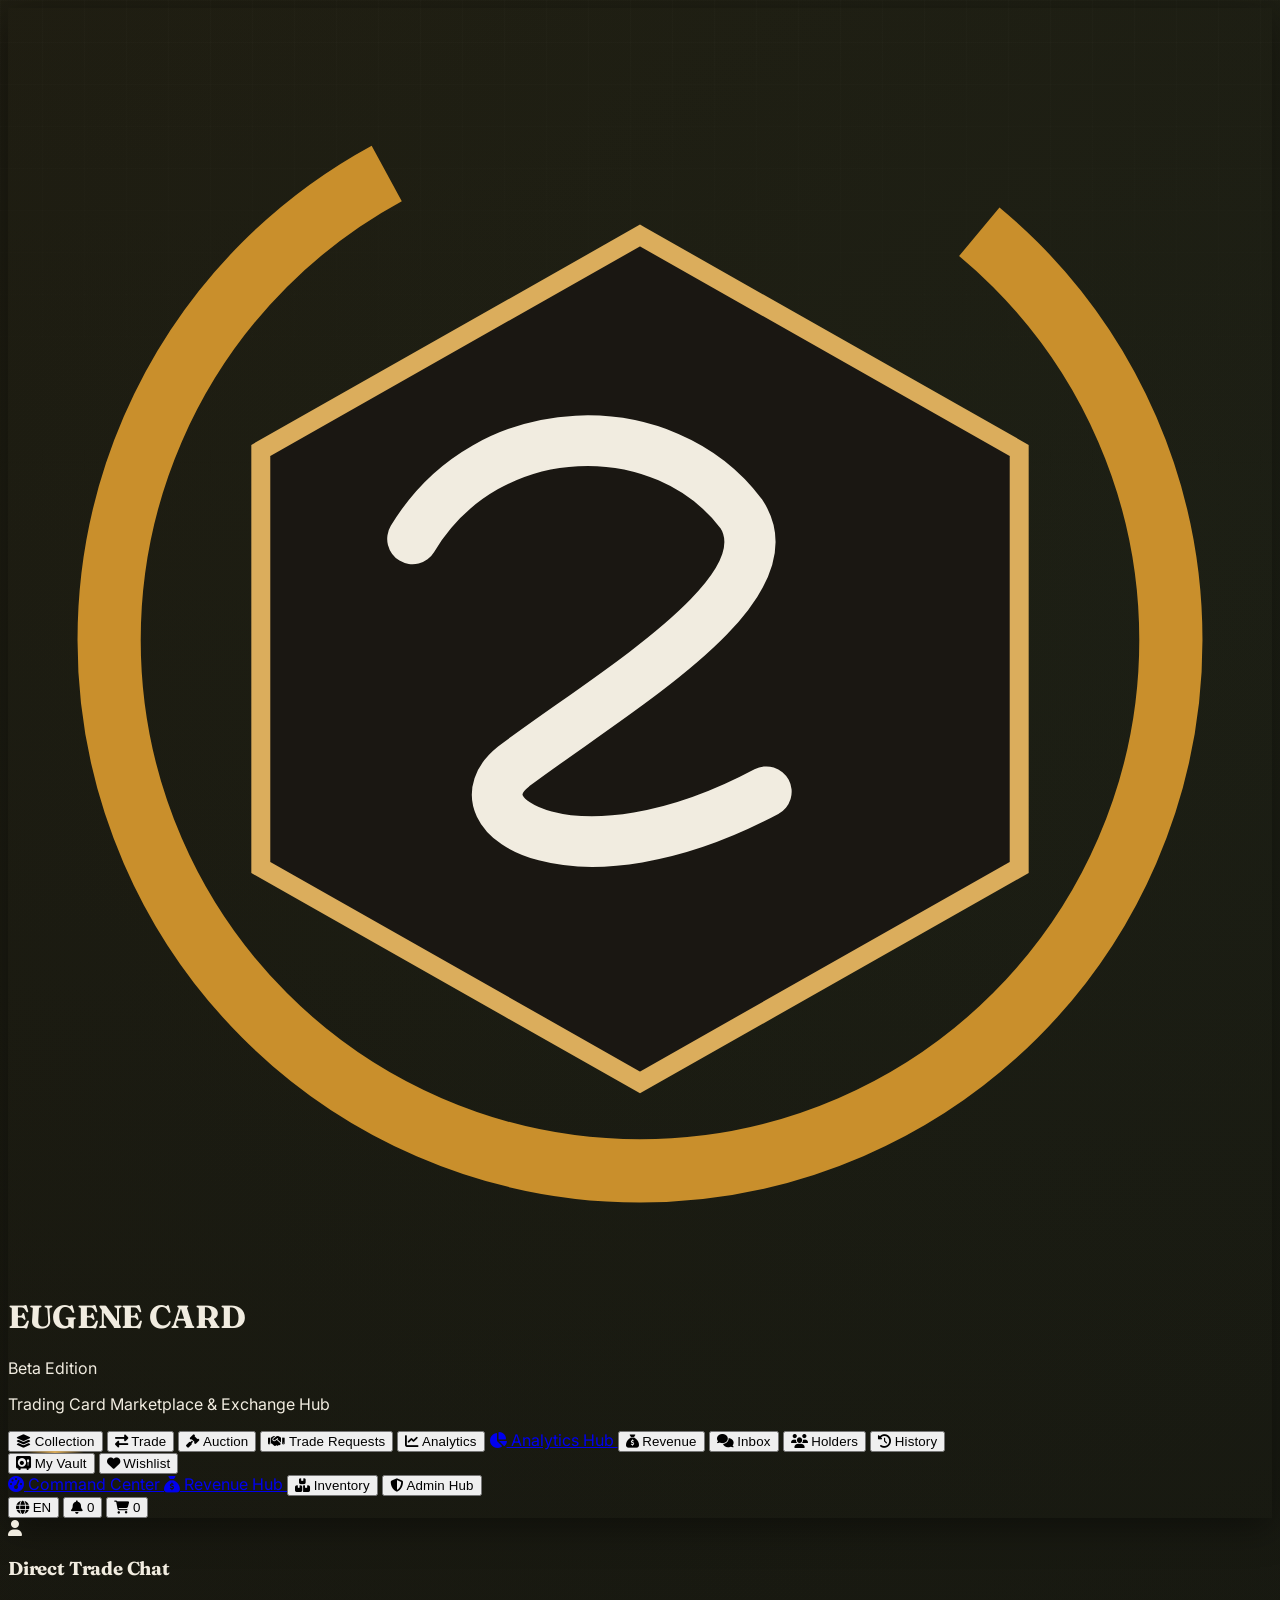
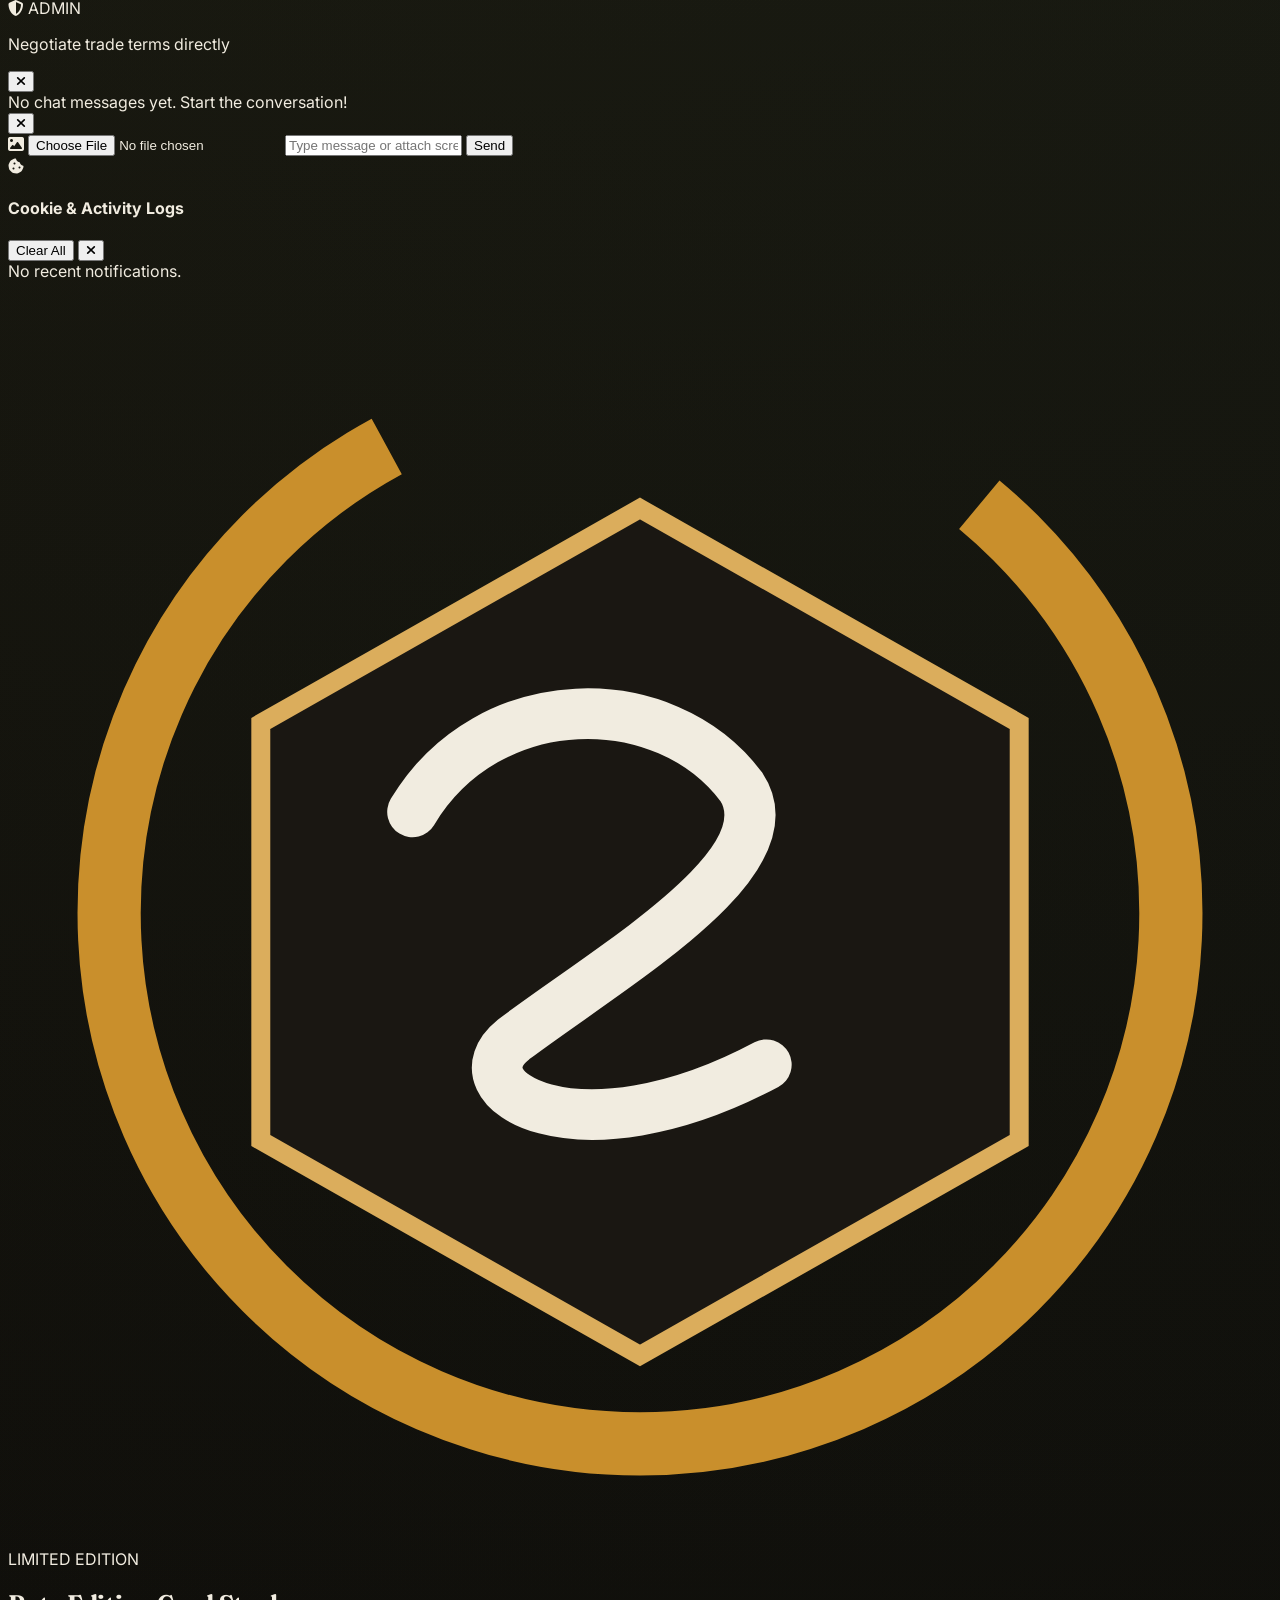
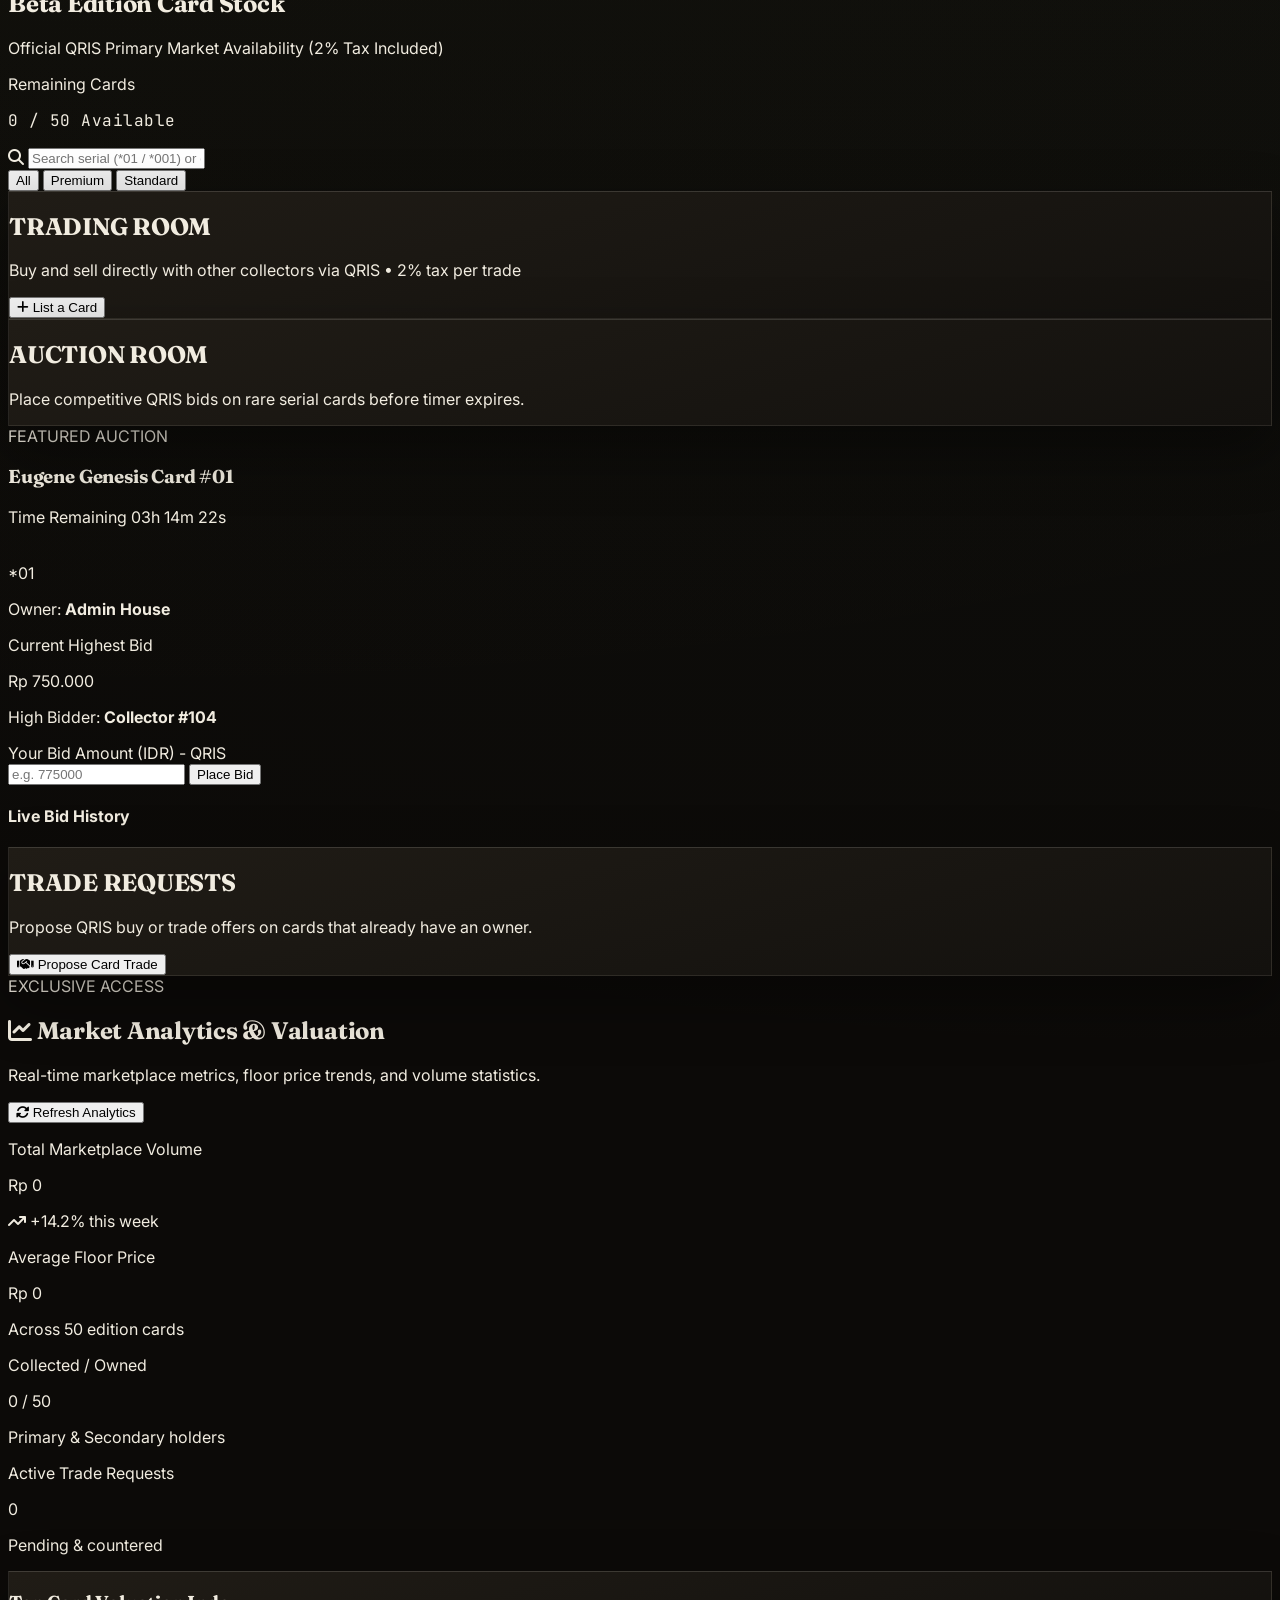
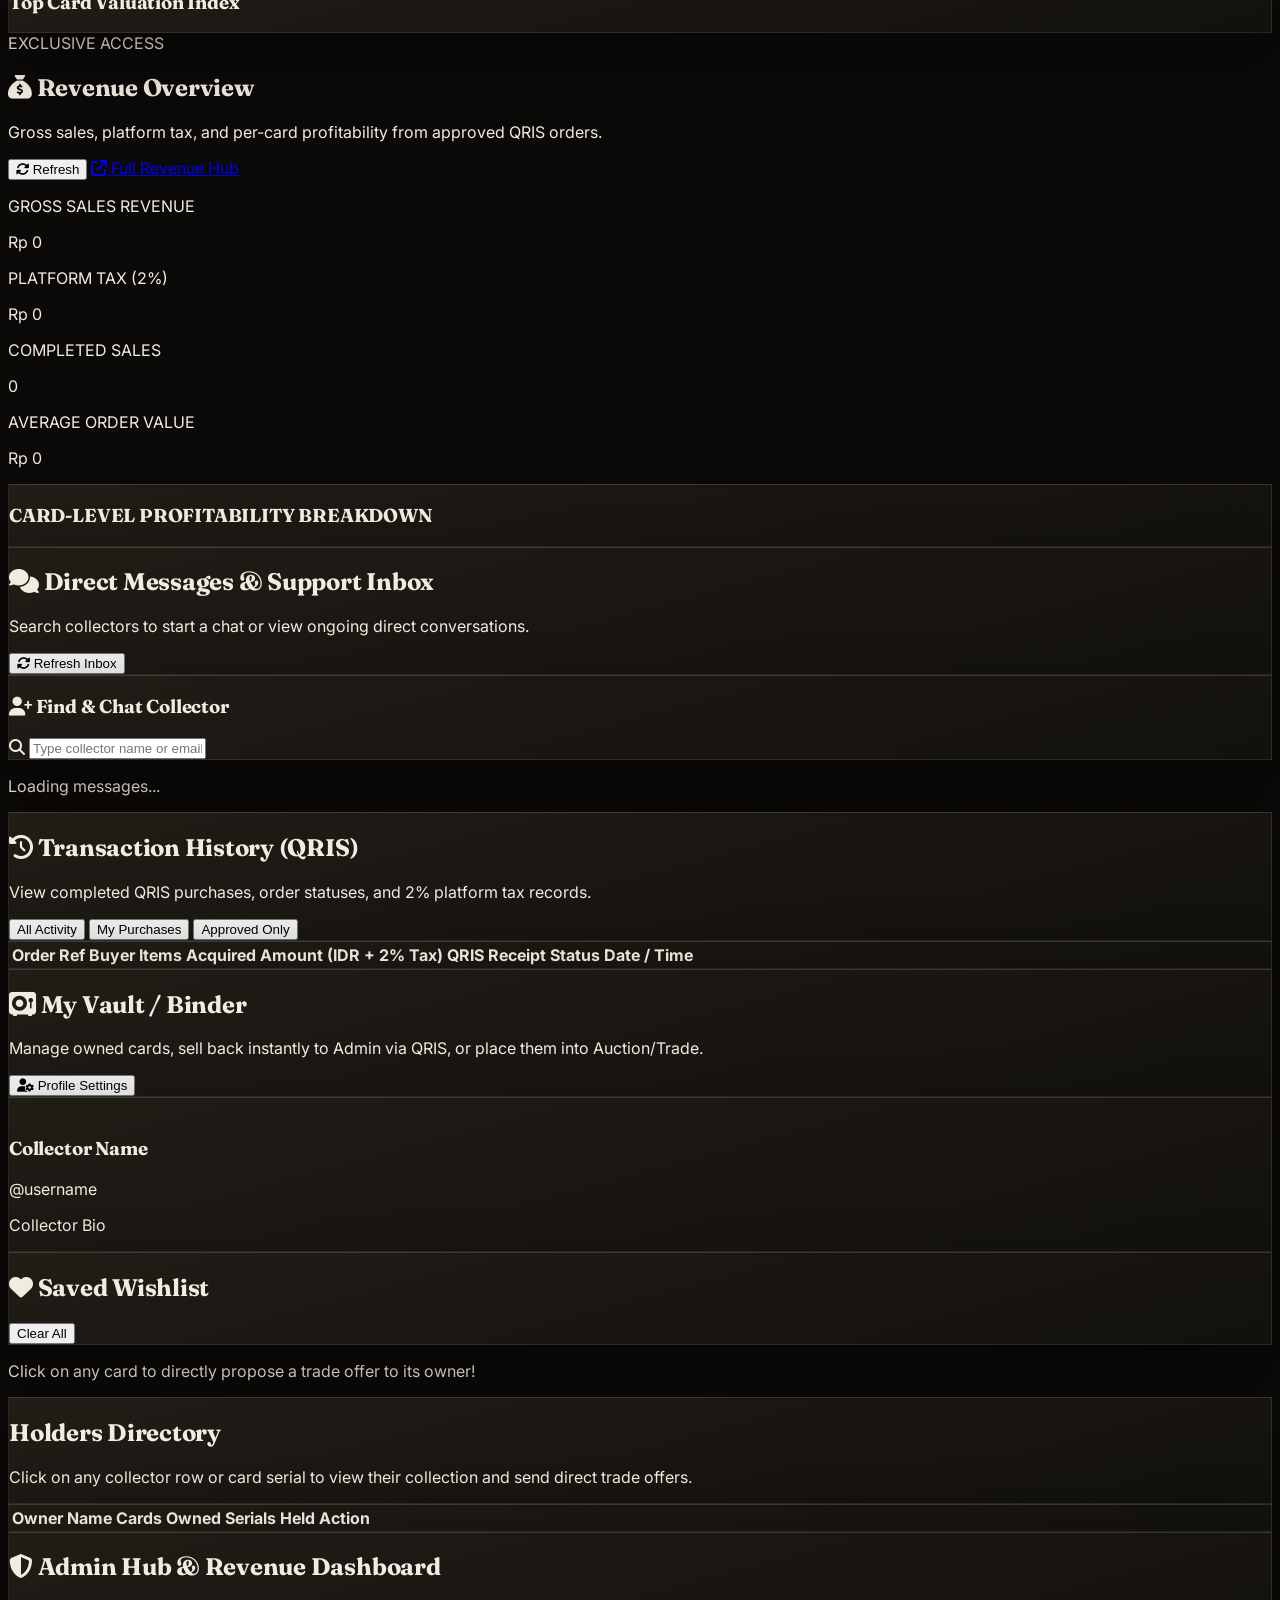
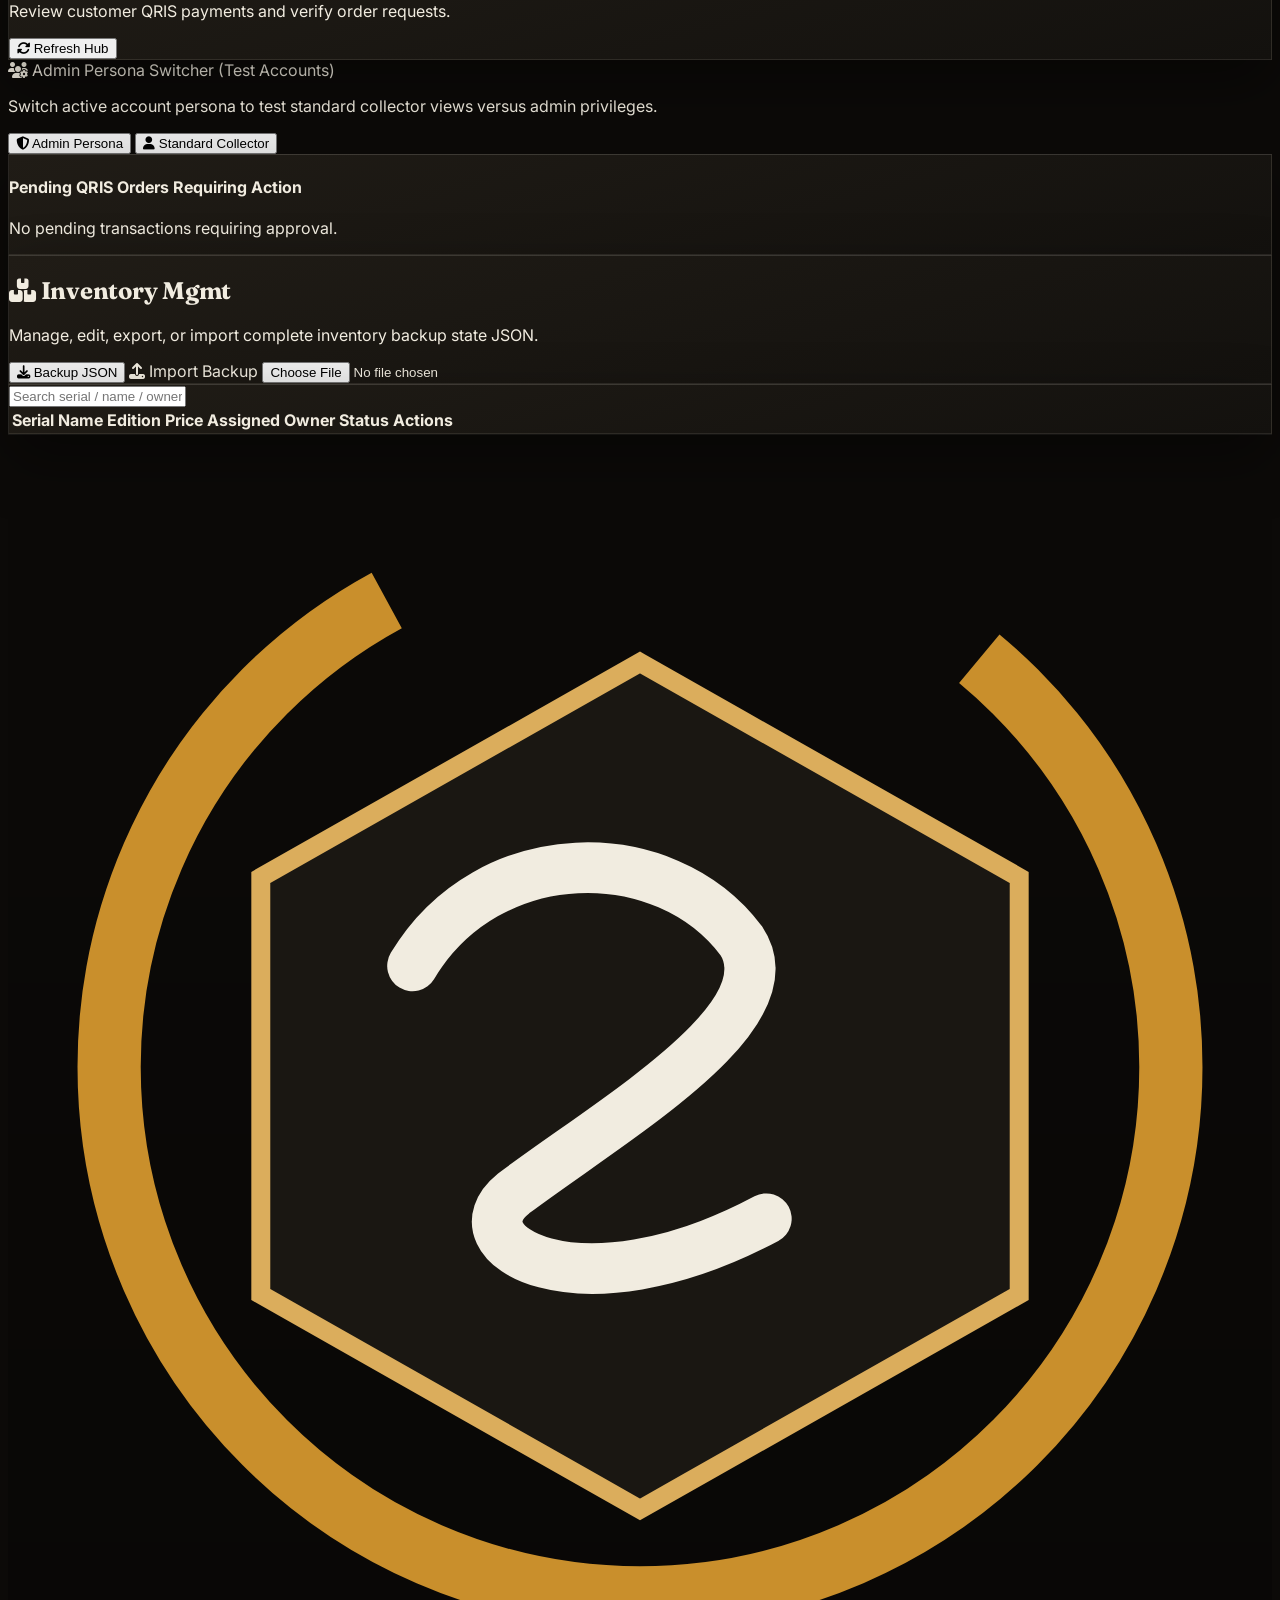
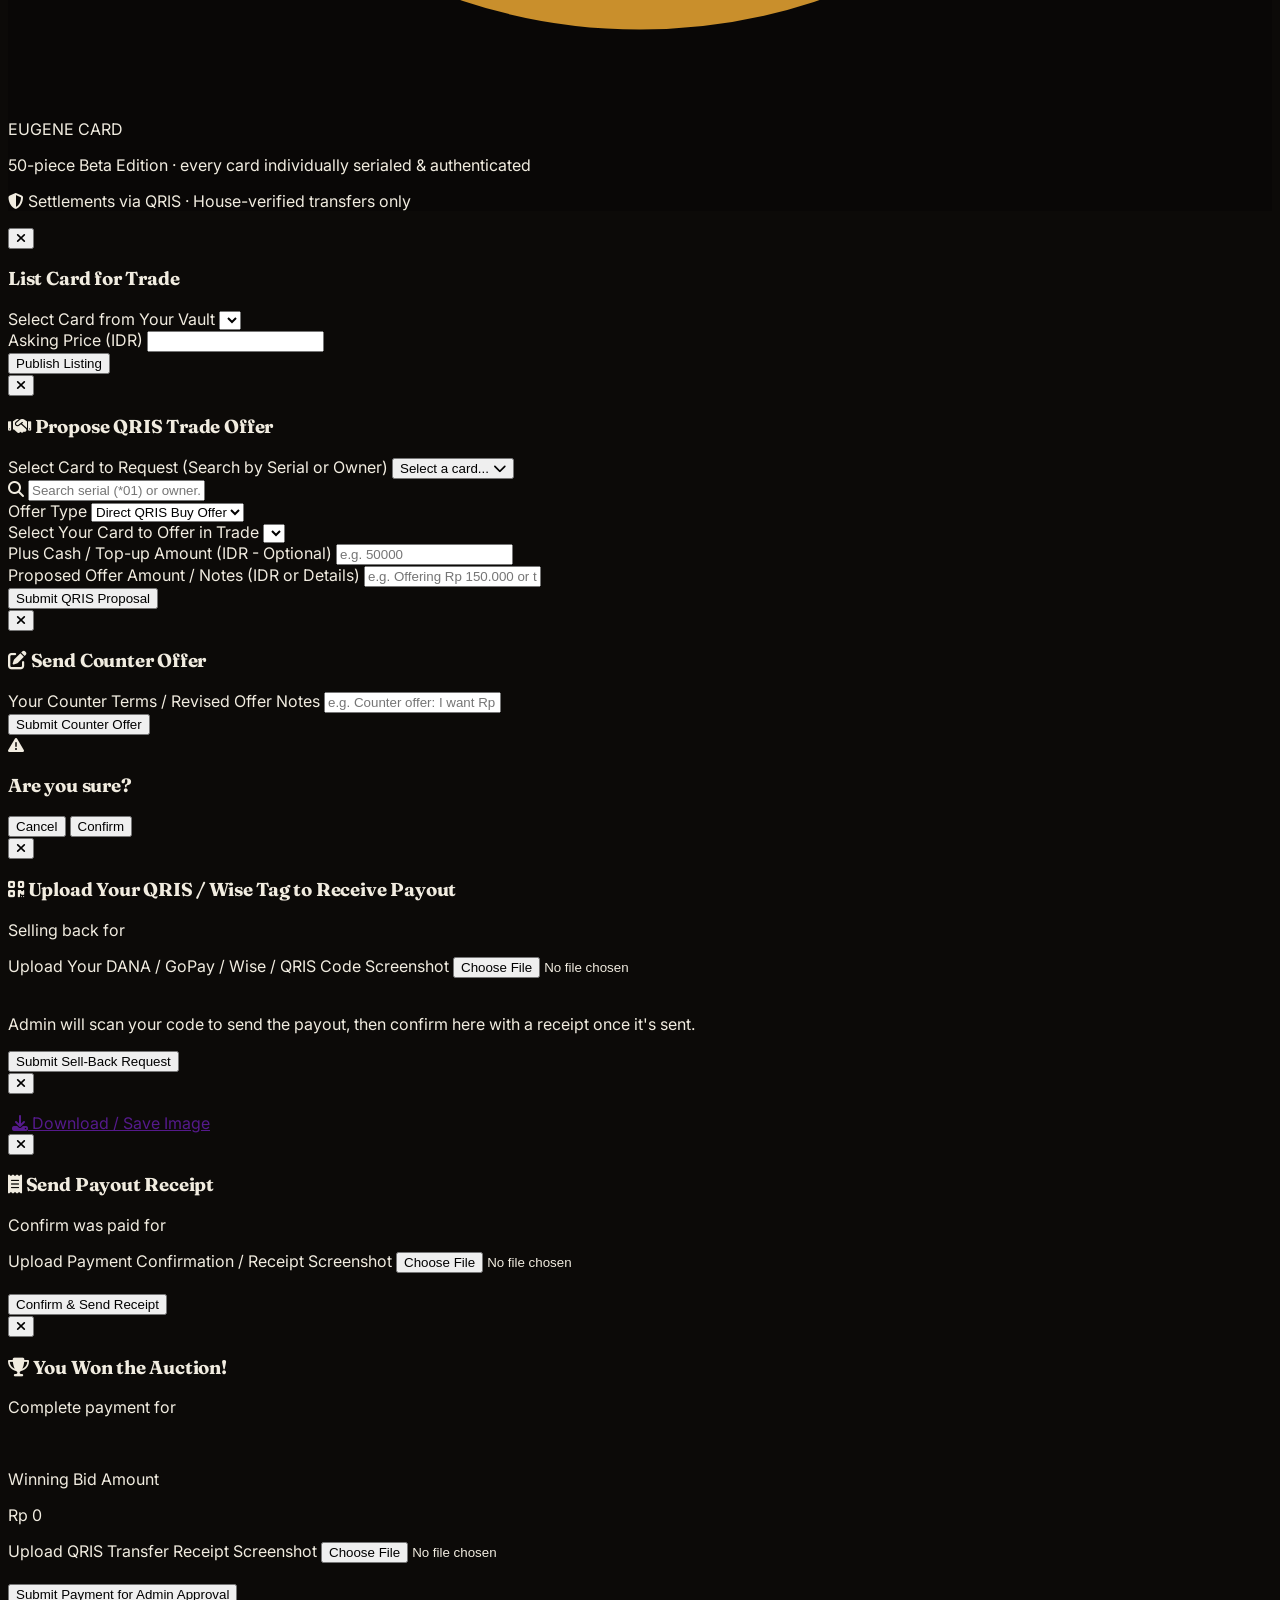
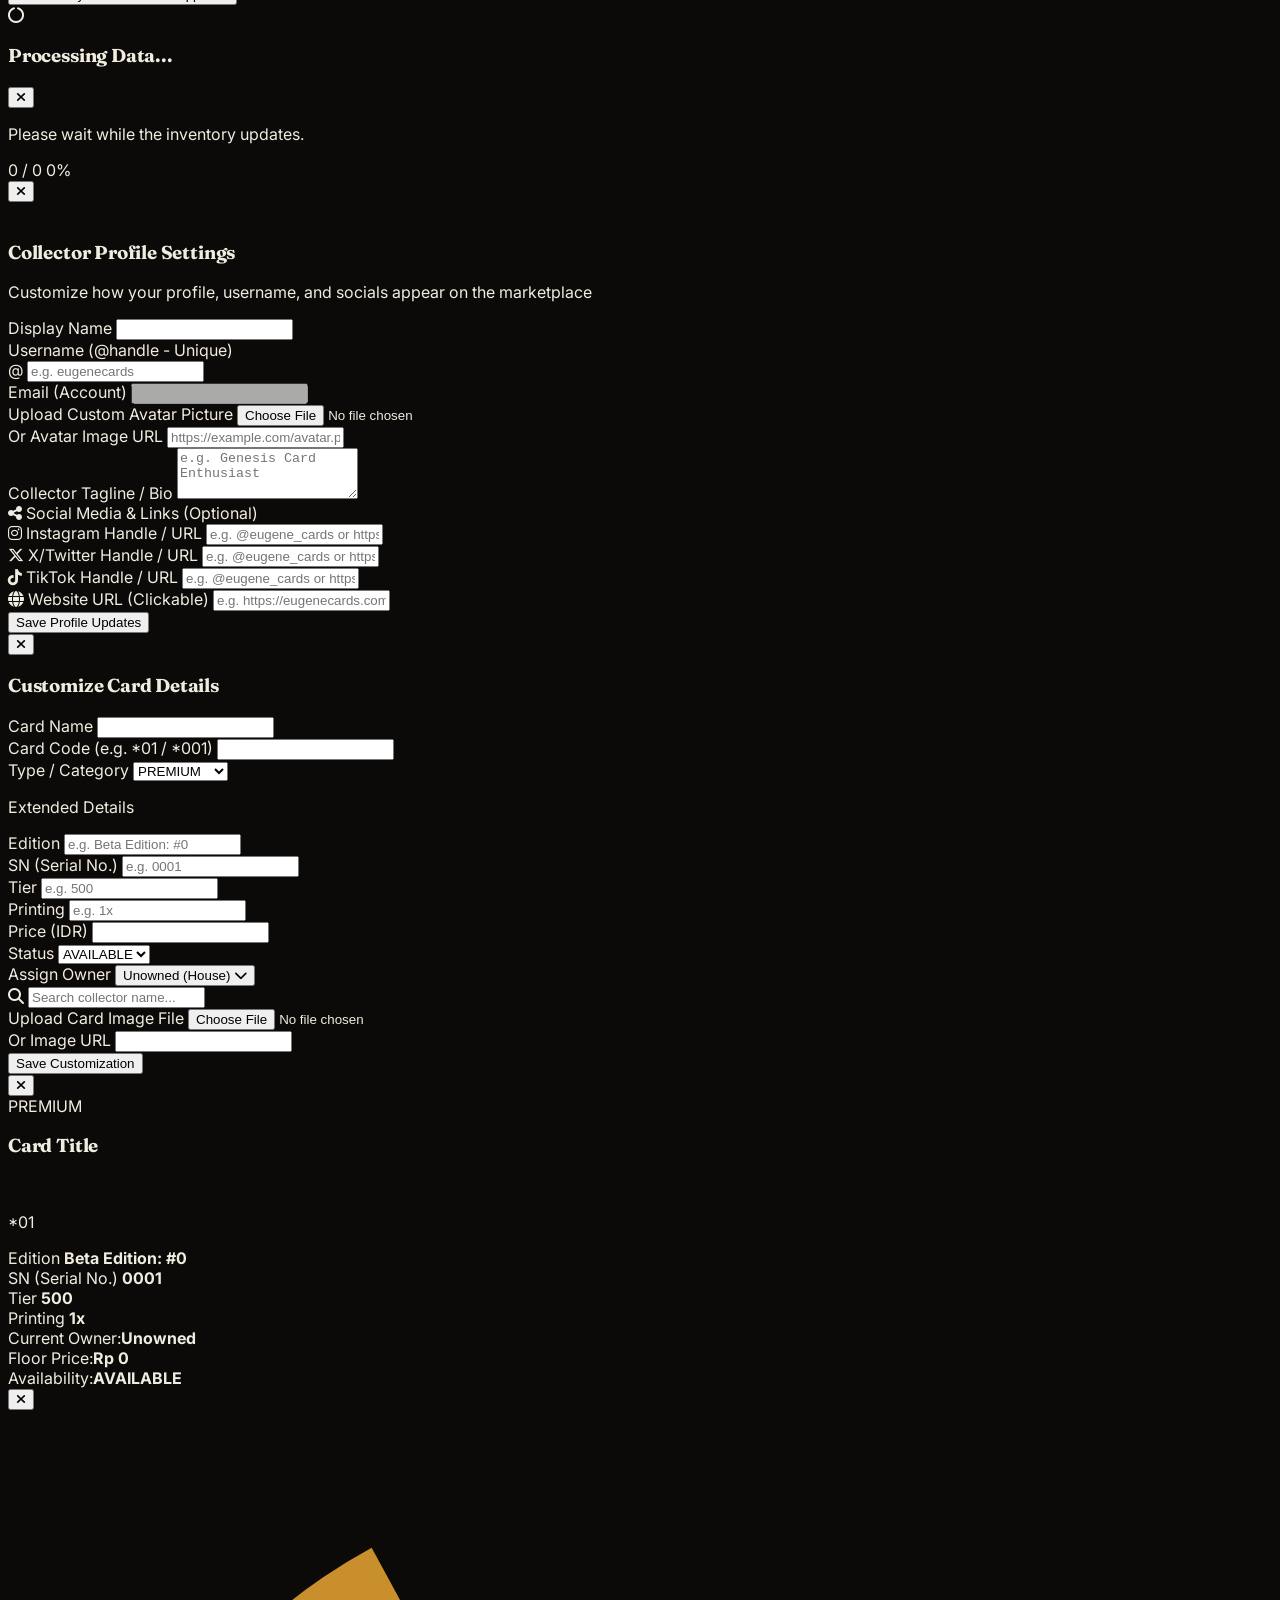
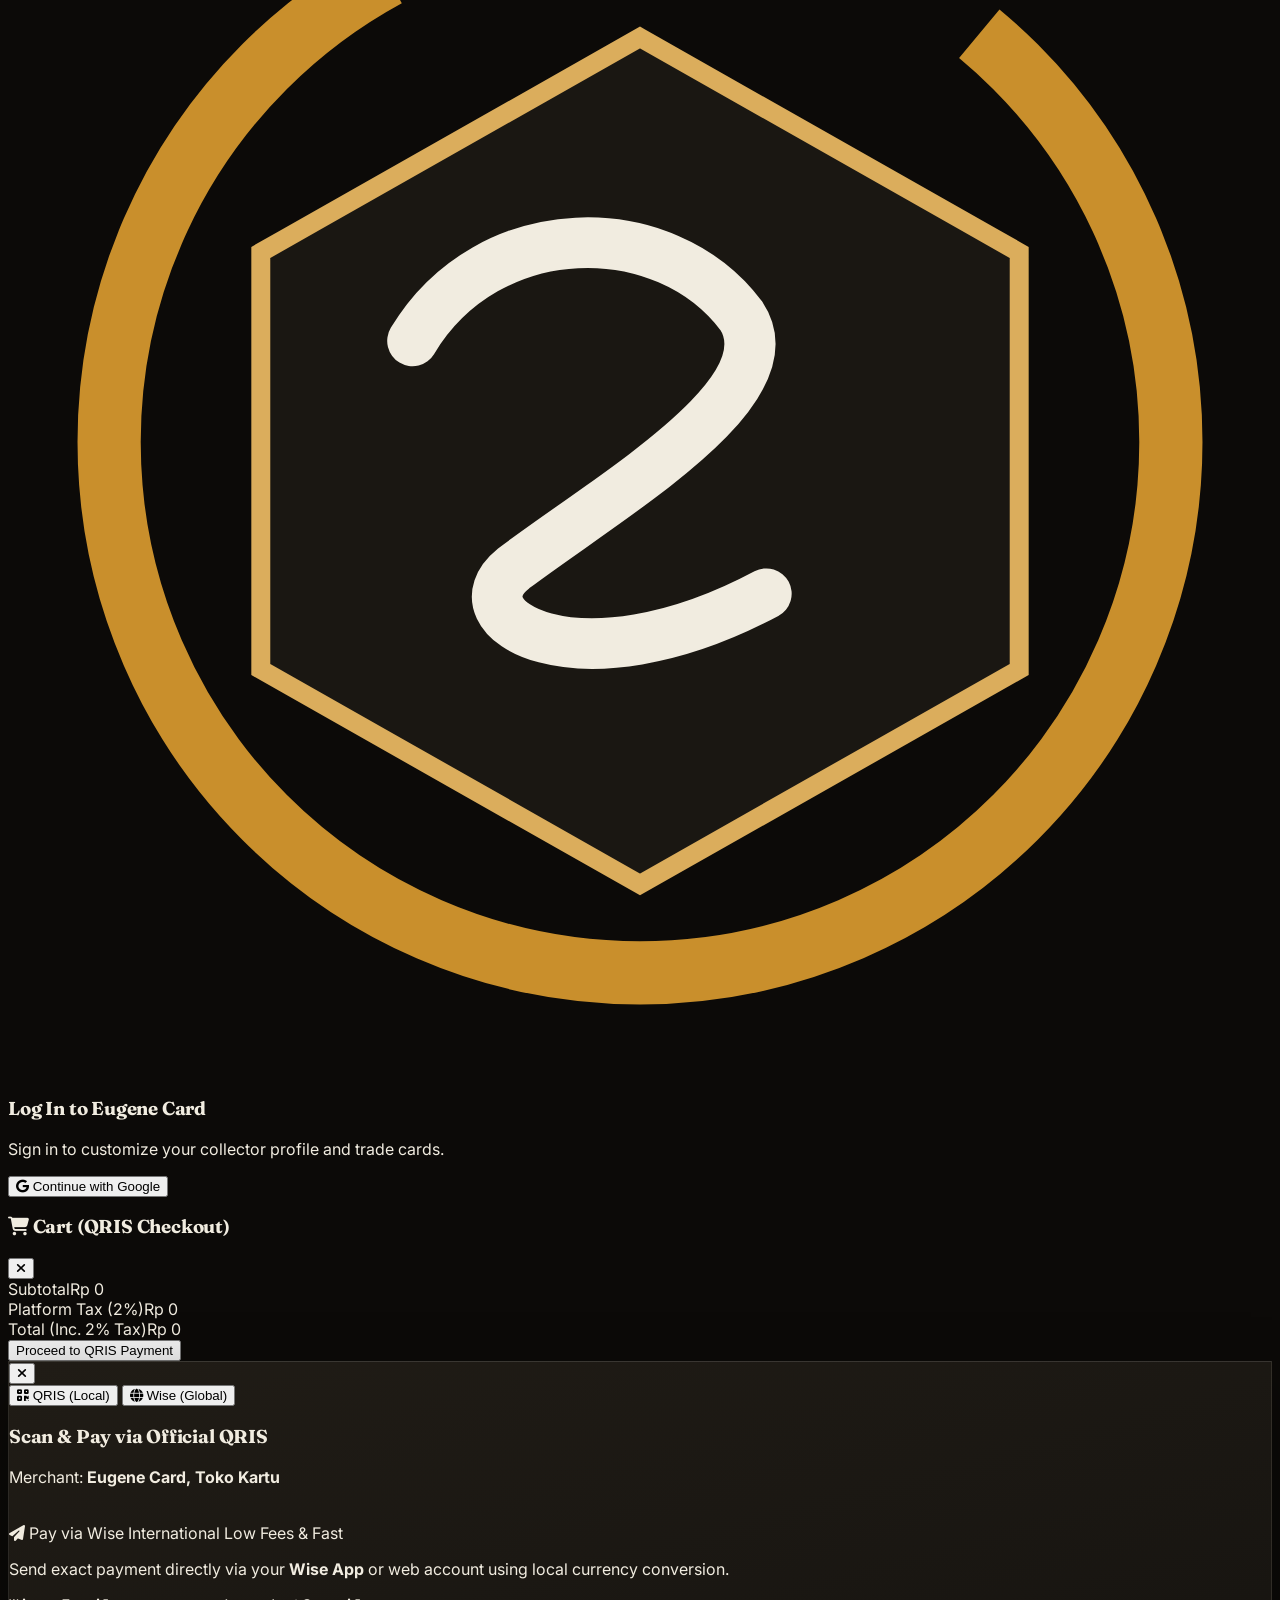
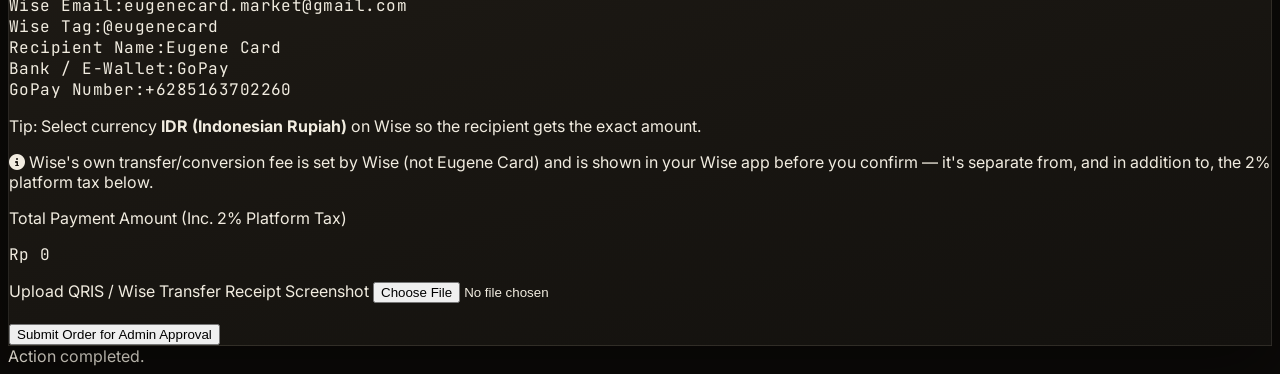
==== commit 7f75abb8: "Replace" ====
--- a/index.html
+++ b/index.html
@@ -6,7 +6,7 @@
   <title>Eugene Card Marketplace | Beta Edition</title>
 
   <!-- Browser Tab Favicon -->
-  <link rel="icon" type="image/svg+xml" href="data:image/svg+xml,<svg xmlns='http://www.w3.org/2000/svg' viewBox='0 0 100 100'><circle cx='50' cy='50' r='42' fill='none' stroke='%238b5cf6' stroke-width='5' stroke-dasharray='210 50' transform='rotate(-45 50 50)'/><polygon points='50,18 80,35 80,68 50,85 20,68 20,35' fill='%23a855f7'/><path d='M 32 42 C 38 32, 52 32, 58 40 C 62 46, 48 54, 40 60 C 35 64, 45 70, 60 62' fill='none' stroke='%23ffffff' stroke-width='4' stroke-linecap='round'/></svg>">
+  <link rel="icon" type="image/svg+xml" href="data:image/svg+xml,<svg xmlns='http://www.w3.org/2000/svg' viewBox='0 0 100 100'><circle cx='50' cy='50' r='42' fill='none' stroke='%23c98f2c' stroke-width='5' stroke-dasharray='210 50' transform='rotate(-45 50 50)'/><polygon points='50,18 80,35 80,68 50,85 20,68 20,35' fill='%231a1712'/><path d='M 32 42 C 38 32, 52 32, 58 40 C 62 46, 48 54, 40 60 C 35 64, 45 70, 60 62' fill='none' stroke='%23f1ece0' stroke-width='4' stroke-linecap='round'/></svg>">
 
   <!-- Google Firebase Compatibility SDKs (v10.7.1) -->
   <script src="https://www.gstatic.com/firebasejs/10.7.1/firebase-app-compat.js"></script>
@@ -22,11 +22,25 @@
       theme: {
         extend: {
           colors: {
-            purple: { 400: '#c084fc', 500: '#a855f7', 600: '#9333ea' },
-            violet: { 400: '#a78bfa', 500: '#8b5cf6', 600: '#7c3aed', 950: '#0f0728' },
-            emerald: { 400: '#34d399', 500: '#10b981', 600: '#059669' }
+            slate: { 50: '#f9f9f8', 100: '#f1f0ef', 200: '#e1dcd6', 300: '#c9c0b6', 400: '#aa9d8d', 500: '#8d7c68', 600: '#726455', 700: '#584d41', 800: '#3c352c', 900: '#26211d', 950: '#13110e' },
+            amber: { 50: '#fbf9f7', 100: '#f5f1eb', 200: '#f2e1c4', 300: '#e8ca96', 400: '#dbad5c', 500: '#c98f2c', 600: '#a37424', 700: '#7d5a1c', 800: '#563d13', 900: '#34260e', 950: '#1a1307' },
+            emerald: { 50: '#f7faf9', 100: '#ecf3f1', 200: '#ccebe2', 300: '#a3dbca', 400: '#70c7ad', 500: '#45b090', 600: '#388f75', 700: '#2b6e5a', 800: '#1d4b3d', 900: '#142e26', 950: '#0a1713' },
+            rose: { 50: '#faf7f7', 100: '#f4ecec', 200: '#efccc8', 300: '#e2a49d', 400: '#d17166', 500: '#bc4638', 600: '#99382e', 700: '#762b23', 800: '#511e18', 900: '#311411', 950: '#190a09' },
+            indigo: { 50: '#f7f8fa', 100: '#eceef3', 200: '#cad2ec', 300: '#a1aede', 400: '#6c80cb', 500: '#4059b5', 600: '#344893', 700: '#283871', 800: '#1b264d', 900: '#13192f', 950: '#090d18' },
+            violet: { 50: '#f8f7fa', 100: '#efedf3', 200: '#d7cdea', 300: '#b8a6d9', 400: '#9174c3', 500: '#6d49ab', 600: '#593c8b', 700: '#442e6b', 800: '#2f1f49', 900: '#1e152d', 950: '#0f0b17' },
+            purple: { 50: '#f8f7fa', 100: '#efecf3', 200: '#d9ccea', 300: '#bca4da', 400: '#9672c5', 500: '#7447ae', 600: '#5e3a8d', 700: '#482c6d', 800: '#311e4a', 900: '#1f152e', 950: '#100a17' },
+            blue: { 50: '#f7f9fa', 100: '#ecf0f3', 200: '#cbddec', 300: '#a2c3dd', 400: '#6ea2c9', 500: '#4282b3', 600: '#366a91', 700: '#295170', 800: '#1c374c', 900: '#13232f', 950: '#0a1117' },
+            teal: { 50: '#f7fafa', 100: '#edf2f2', 200: '#cee8e6', 300: '#a8d6d2', 400: '#78bfb8', 500: '#4ea69e', 600: '#408780', 700: '#316863', 800: '#214743', 900: '#162c2a', 950: '#0b1615' },
+            cyan: { 50: '#f7f9fa', 100: '#edf2f3', 200: '#cde4ea', 300: '#a6cfd9', 400: '#74b3c3', 500: '#4998ab', 600: '#3c7b8b', 700: '#2e5f6b', 800: '#1f4149', 900: '#15282d', 950: '#0b1417' },
+            red: { 50: '#fbf7f7', 100: '#f4ebec', 200: '#f1c6c9', 300: '#e6999e', 400: '#d76068', 500: '#c4313b', 600: '#9f2830', 700: '#7a1f25', 800: '#541519', 900: '#330f12', 950: '#1a0809' },
+            brass: '#c98f2c',
+            bone: '#f1ece0'
           },
-          fontFamily: { sans: ['Inter', 'sans-serif'] }
+          fontFamily: {
+            sans: ['Inter', 'sans-serif'],
+            serif: ['Fraunces', 'serif'],
+            mono: ['"JetBrains Mono"', 'ui-monospace', 'monospace']
+          }
         }
       }
     }
@@ -34,22 +48,39 @@
 
   <!-- FontAwesome Icons & Google Fonts -->
   <link rel="stylesheet" href="https://cdnjs.cloudflare.com/ajax/libs/font-awesome/6.4.0/css/all.min.css">
-  <link href="https://fonts.googleapis.com/css2?family=Inter:wght@300;400;500;600;700;800;900&display=swap" rel="stylesheet">
+  <link href="https://fonts.googleapis.com/css2?family=Inter:wght@300;400;500;600;700;800;900&family=Fraunces:opsz,wght@9..144,400;9..144,500;9..144,600;9..144,700;9..144,800&family=JetBrains+Mono:wght@400;500;600;700&display=swap" rel="stylesheet">
 
   <style>
-    body { font-family: 'Inter', sans-serif; background-color: #070314; color: #f3f4f6; }
-    
-    /* Modern Glassmorphism & Cyber Theme */
+    /* =========================================================
+       EUGENE CARD — "THE VAULT LEDGER" DESIGN SYSTEM
+       A grading-house aesthetic: engraved plates, brass fixtures,
+       ledger typography, foil authentication seals. Built for a
+       50-piece 1-of-1 drop, not a generic SaaS dashboard.
+    ========================================================= */
     :root {
-      --ec-glow: rgba(168, 85, 247, 0.25);
-      --ec-panel: rgba(15, 7, 40, 0.75);
+      --ink: #0c0a08;
+      --ink-2: #13110e;
+      --panel: #1a1712;
+      --panel-2: #201c16;
+      --hairline: rgba(241,236,224,.09);
+      --hairline-strong: rgba(241,236,224,.16);
+      --brass: #c98f2c;
+      --brass-light: #dbad5c;
+      --brass-dim: #7d5a1c;
+      --verdant: #45b090;
+      --wine: #bc4638;
+      --sapphire: #6c80cb;
+      --bone: #f1ece0;
+      --bone-dim: #a79a8b;
     }
 
     body {
+      font-family: 'Inter', sans-serif;
       background:
-        radial-gradient(circle at 15% 10%, rgba(139, 92, 246, 0.18), transparent 40%),
-        radial-gradient(circle at 85% 85%, rgba(236, 72, 153, 0.15), transparent 40%),
-        #070314;
+        radial-gradient(circle at 12% -6%, rgba(201,143,44,.10), transparent 34%),
+        radial-gradient(circle at 92% 4%, rgba(69,176,144,.08), transparent 30%),
+        var(--ink);
+      color: var(--bone);
       overflow-x: hidden;
     }
 
@@ -59,140 +90,319 @@
       inset: 0;
       pointer-events: none;
       background-image:
-        linear-gradient(rgba(255, 255, 255, 0.02) 1px, transparent 1px),
-        linear-gradient(90deg, rgba(255, 255, 255, 0.02) 1px, transparent 1px);
-      background-size: 36px 36px;
-      mask-image: linear-gradient(to bottom, black, transparent);
+        linear-gradient(rgba(241,236,224,.014) 1px, transparent 1px),
+        linear-gradient(90deg, rgba(241,236,224,.014) 1px, transparent 1px);
+      background-size: 42px 42px;
+      mask-image: linear-gradient(to bottom, black, transparent 60%);
       z-index: -1;
     }
 
-    .card-holo-premium {
-      background: linear-gradient(135deg, rgba(30, 27, 75, 0.8) 0%, rgba(76, 29, 149, 0.6) 50%, rgba(131, 24, 67, 0.6) 100%);
-      border: 1px solid rgba(216, 180, 254, 0.4);
-      box-shadow: 0 0 25px rgba(168, 85, 247, 0.2);
-      transition: all 0.3s cubic-bezier(0.4, 0, 0.2, 1);
-    }
-    .card-holo-premium:hover { border-color: rgba(216, 180, 254, 0.9); transform: translateY(-5px) scale(1.02); box-shadow: 0 12px 30px rgba(168, 85, 247, 0.35); }
-    
-    .card-holo-standard {
-      background: linear-gradient(135deg, rgba(15, 23, 42, 0.8) 0%, rgba(30, 27, 75, 0.7) 100%);
-      border: 1px solid rgba(139, 92, 246, 0.3);
-      box-shadow: 0 0 15px rgba(139, 92, 246, 0.15);
-      transition: all 0.3s cubic-bezier(0.4, 0, 0.2, 1);
-    }
-    .card-holo-standard:hover { border-color: rgba(139, 92, 246, 0.8); transform: translateY(-5px) scale(1.02); box-shadow: 0 12px 30px rgba(139, 92, 246, 0.25); }
-    
-    ::-webkit-scrollbar { width: 6px; height: 6px; }
-    ::-webkit-scrollbar-track { background: #070314; }
-    ::-webkit-scrollbar-thumb { background: #2e1065; border-radius: 9999px; }
-
+    /* ---- Typography: engraved display serif for headings, mono for ledger data ---- */
+    h1, h2, h3, .font-display {
+      font-family: 'Fraunces', serif;
+      letter-spacing: -0.01em;
+      font-optical-sizing: auto;
+    }
+    ::selection { background: var(--brass); color: #1a1307; }
+
+    ::-webkit-scrollbar { width: 7px; height: 7px; }
+    ::-webkit-scrollbar-track { background: var(--ink); }
+    ::-webkit-scrollbar-thumb { background: #35302a; border-radius: 9999px; }
+    ::-webkit-scrollbar-thumb:hover { background: var(--brass-dim); }
+
+    /* ---- Motion baseline ---- */
+    button, a, input, select {
+      transition: transform .18s cubic-bezier(.4,0,.2,1), border-color .18s ease,
+        background-color .18s ease, box-shadow .18s ease, color .18s ease;
+    }
+    button:hover:not(:disabled), a:hover { transform: translateY(-1px); }
+    button:active:not(:disabled) { transform: translateY(0); }
+
+    :focus-visible {
+      outline: 2px solid var(--brass-light);
+      outline-offset: 2px;
+      border-radius: 6px;
+    }
+
+    @media (prefers-reduced-motion: reduce) {
+      *, *::before, *::after { animation-duration: .001ms !important; transition-duration: .001ms !important; }
+      button:hover:not(:disabled), a:hover, .card-holo-premium:hover, .card-holo-standard:hover { transform: none !important; }
+    }
+
+    /* ---- Panels ---- */
     .premium-panel {
-      background: linear-gradient(145deg, rgba(20, 10, 48, 0.85), rgba(7, 3, 20, 0.8));
-      backdrop-filter: blur(20px);
-      border: 1px solid rgba(168, 85, 247, 0.2);
-      box-shadow: 0 20px 60px rgba(0, 0, 0, 0.5);
-    }
-
-    button, a, input, select {
-      transition: all .2s ease;
-    }
-
-    button:hover:not(:disabled), a:hover {
-      transform: translateY(-1px);
-    }
-
+      background: linear-gradient(165deg, var(--panel-2), var(--ink-2));
+      border: 1px solid var(--hairline);
+      border-top-color: var(--hairline-strong);
+      box-shadow: 0 24px 60px rgba(0,0,0,.4);
+      position: relative;
+    }
+
+    header { box-shadow: 0 10px 34px rgba(0,0,0,.4); }
+
+    /* ---- Nav: ledger-tab underline instead of filled pill glow ---- */
+    .ec-nav-scroll { scroll-behavior: smooth; }
+    .ec-nav-scroll::-webkit-scrollbar { height: 0; }
+    nav button { position: relative; }
+    nav button span, nav a span { letter-spacing: .01em; }
+    nav button.bg-slate-800::after {
+      content: "";
+      position: absolute;
+      bottom: -3px;
+      left: 18%;
+      right: 18%;
+      height: 2px;
+      background: linear-gradient(90deg, transparent, var(--brass-light), transparent);
+      border-radius: 999px;
+    }
+
+    .stat-card {
+      background: linear-gradient(160deg, var(--panel-2), var(--ink-2));
+      border: 1px solid var(--hairline);
+      border-radius: 1.25rem;
+      padding: 1rem;
+      position: relative;
+      overflow: hidden;
+    }
+    .stat-card::after {
+      content: "";
+      position: absolute; right: -22px; top: -22px;
+      width: 76px; height: 76px; border-radius: 999px;
+      background: radial-gradient(circle, rgba(201,143,44,.10), transparent 70%);
+    }
+
+    .empty-state {
+      padding: 3rem 1.5rem;
+      text-align: center;
+      border-radius: 1.5rem;
+      background: rgba(26,23,18,.55);
+      border: 1px dashed var(--hairline-strong);
+      color: var(--bone-dim);
+    }
+
+    /* =========================================================
+       GRADED SLAB CARD — the signature component.
+       Modeled on an authentication case: a brass label plate,
+       a windowed art bay, and a foil verification seal.
+    ========================================================= */
     .card-holo-premium, .card-holo-standard {
       position: relative;
       overflow: hidden;
-    }
-
+      transition: transform .3s cubic-bezier(.4,0,.2,1), box-shadow .3s ease, border-color .3s ease;
+    }
+    .ec-label-premium { background: linear-gradient(90deg, #dbad5c, #c98f2c 55%, #a37424); box-shadow: 0 1px 0 rgba(0,0,0,.25); }
+    .ec-label-standard { background: linear-gradient(90deg, #a1aede, #6c80cb 55%, #4059b5); box-shadow: 0 1px 0 rgba(0,0,0,.25); }
+    .card-holo-premium {
+      background: linear-gradient(165deg, #1f1a10 0%, #191510 55%, #150f0a 100%);
+      border: 1px solid rgba(201,143,44,.35);
+      box-shadow: 0 0 0 1px rgba(201,143,44,.06) inset, 0 14px 30px rgba(0,0,0,.35);
+    }
+    .card-holo-standard {
+      background: linear-gradient(165deg, #171a1f 0%, #141519 55%, #100f10 100%);
+      border: 1px solid rgba(108,128,203,.28);
+      box-shadow: 0 0 0 1px rgba(108,128,203,.05) inset, 0 14px 30px rgba(0,0,0,.35);
+    }
+    .card-holo-premium:hover { border-color: rgba(219,173,92,.75); transform: translateY(-5px); box-shadow: 0 18px 34px rgba(201,143,44,.16); }
+    .card-holo-standard:hover { border-color: rgba(108,128,203,.7); transform: translateY(-5px); box-shadow: 0 18px 34px rgba(108,128,203,.14); }
+
+    /* foil sweep — subtler, slower, tighter band */
     .card-holo-premium::before, .card-holo-standard::before {
       content: "";
       position: absolute;
       inset: -80%;
-      background: linear-gradient(120deg, transparent 35%, rgba(255, 255, 255, 0.15), transparent 65%);
-      transform: translateX(-60%) rotate(20deg);
-      transition: .7s;
+      background: linear-gradient(115deg, transparent 42%, rgba(241,236,224,.09) 50%, transparent 58%);
+      transform: translateX(-55%) rotate(14deg);
+      transition: transform .9s cubic-bezier(.2,0,.1,1);
       pointer-events: none;
     }
-
-    .card-holo-premium:hover::before, .card-holo-standard:hover::before {
-      transform: translateX(60%) rotate(20deg);
-    }
-
-    .stat-card {
-      background: linear-gradient(135deg, rgba(30, 27, 75, 0.75), rgba(7, 3, 20, 0.8));
-      border: 1px solid rgba(168, 85, 247, 0.2);
-      border-radius: 1.25rem;
-      padding: 1rem;
-    }
-
-    .empty-state {
-      padding: 3rem;
-      text-align: center;
-      border-radius: 1.5rem;
-      background: rgba(15, 7, 40, 0.6);
-      border: 1px dashed rgba(168, 85, 247, 0.25);
-    }
-
-    /* Fixed Bottom Nav Active Styling */
-    .bottom-nav-item.active {
-      color: #c084fc;
-      background: rgba(168, 85, 247, 0.15);
-      border-color: rgba(168, 85, 247, 0.4);
-    }
-
-    .mobile-safe-bottom {
-      padding-bottom: calc(85px + env(safe-area-inset-bottom));
+    .card-holo-premium:hover::before, .card-holo-standard:hover::before { transform: translateX(55%) rotate(14deg); }
+
+    /* corner authentication seal — small foil disc, present on every slab */
+    .card-holo-premium::after, .card-holo-standard::after {
+      content: "✓";
+      position: absolute;
+      top: 8px; right: 8px;
+      width: 18px; height: 18px;
+      border-radius: 999px;
+      display: flex; align-items: center; justify-content: center;
+      font-size: 9px; font-weight: 700;
+      pointer-events: none;
+      z-index: 2;
+    }
+    .card-holo-premium::after {
+      background: conic-gradient(from 200deg, #f2e1c4, #c98f2c, #7d5a1c, #dbad5c, #f2e1c4);
+      color: #2a1c07;
+      box-shadow: 0 1px 4px rgba(0,0,0,.5);
+    }
+    .card-holo-standard::after {
+      background: conic-gradient(from 200deg, #cad2ec, #6c80cb, #283871, #a1aede, #cad2ec);
+      color: #10142a;
+      box-shadow: 0 1px 4px rgba(0,0,0,.5);
+    }
+
+    .ec-plate {
+      font-family: 'JetBrains Mono', ui-monospace, monospace;
+      letter-spacing: .03em;
+    }
+
+    /* ---- Mobile bottom wayfinding bar ---- */
+    #ec-mobile-nav {
+      display: none;
+    }
+    @media (max-width: 860px) {
+      header nav { order: 3; width: 100%; }
+      main { padding-bottom: 92px !important; }
+      #ec-mobile-nav {
+        display: flex;
+        position: fixed;
+        bottom: 10px; left: 10px; right: 10px;
+        z-index: 45;
+        gap: 2px;
+        padding: 6px;
+        border-radius: 18px;
+        background: rgba(12,10,8,.94);
+        border: 1px solid var(--hairline-strong);
+        backdrop-filter: blur(18px);
+        box-shadow: 0 12px 30px rgba(0,0,0,.5);
+        padding-bottom: calc(6px + env(safe-area-inset-bottom));
+      }
+      #ec-mobile-nav button {
+        flex: 1;
+        display: flex; flex-direction: column; align-items: center; gap: 3px;
+        padding: 7px 2px;
+        border-radius: 13px;
+        color: var(--bone-dim);
+        font-size: 8.5px;
+        font-weight: 800;
+        letter-spacing: .02em;
+      }
+      #ec-mobile-nav button i { font-size: 14px; }
+      #ec-mobile-nav button.ec-mobile-active { background: rgba(201,143,44,.14); color: var(--brass-light); }
+    }
+
+    .mobile-safe-bottom { padding-bottom: env(safe-area-inset-bottom); }
+
+    /* ---- Footer ---- */
+    .ec-footer {
+      border-top: 1px solid var(--hairline);
+      background: linear-gradient(180deg, transparent, rgba(0,0,0,.25));
     }
   </style>
 </head>
-<body class="min-h-screen flex flex-col justify-between selection:bg-purple-500 selection:text-white relative pb-24 md:pb-28">
+<body class="min-h-screen flex flex-col justify-between selection:bg-amber-500 selection:text-black relative">
 
   <!-- Embedded Logo SVG -->
   <svg style="display: none;">
     <defs>
       <g id="eugene-logo-mark">
-        <circle cx="50" cy="50" r="42" fill="none" stroke="#8b5cf6" stroke-width="5" stroke-dasharray="210 50" transform="rotate(-45 50 50)"/>
-        <polygon points="50,18 80,35 80,68 50,85 20,68 20,35" fill="#a855f7"/>
-        <path d="M 32 42 C 38 32, 52 32, 58 40 C 62 46, 48 54, 40 60 C 35 64, 45 70, 60 62" fill="none" stroke="#ffffff" stroke-width="4" stroke-linecap="round"/>
+        <circle cx="50" cy="50" r="42" fill="none" stroke="#c98f2c" stroke-width="5" stroke-dasharray="210 50" transform="rotate(-45 50 50)"/>
+        <polygon points="50,18 80,35 80,68 50,85 20,68 20,35" fill="#1a1712"/>
+        <polygon points="50,18 80,35 80,68 50,85 20,68 20,35" fill="none" stroke="#dbad5c" stroke-width="1.5"/>
+        <path d="M 32 42 C 38 32, 52 32, 58 40 C 62 46, 48 54, 40 60 C 35 64, 45 70, 60 62" fill="none" stroke="#f1ece0" stroke-width="4" stroke-linecap="round"/>
       </g>
     </defs>
   </svg>
 
-  <!-- Top Header / Brand Bar -->
-  <header class="sticky top-0 z-40 bg-violet-950/80 backdrop-blur-xl border-b border-purple-500/20 px-4 lg:px-8 py-3">
-    <div class="max-w-7xl mx-auto flex items-center justify-between gap-3">
+  <!-- Header -->
+  <header class="sticky top-0 z-40 bg-slate-950/90 backdrop-blur-md border-b border-slate-800/80 px-4 lg:px-8 py-3">
+    <div class="max-w-7xl mx-auto flex flex-wrap items-center justify-between gap-3">
       
       <!-- Brand Logo -->
       <div class="flex items-center gap-3 cursor-pointer shrink-0" onclick="switchTab('catalog')">
-        <div class="w-10 h-10 rounded-xl overflow-hidden bg-violet-950 border border-purple-500/40 p-1 flex items-center justify-center shadow-lg shadow-purple-500/20">
+        <div class="w-10 h-10 rounded-xl overflow-hidden bg-slate-900 border border-amber-500/30 p-1 flex items-center justify-center shadow-lg shadow-amber-500/10">
           <svg viewBox="0 0 100 100" class="w-full h-full"><use href="#eugene-logo-mark"/></svg>
         </div>
         <div>
           <div class="flex items-center gap-2">
-            <h1 class="font-extrabold text-base tracking-wider text-white uppercase" data-i18n="brandTitle">EUGENE CARD</h1>
-            <span class="text-[10px] font-bold px-2 py-0.5 rounded-full bg-purple-500/20 text-purple-300 border border-purple-500/40" data-i18n="betaEdition">Beta Edition</span>
+            <h1 class="font-display font-semibold text-base tracking-wide text-bone uppercase" data-i18n="brandTitle">EUGENE CARD</h1>
+            <span class="text-[10px] font-bold px-2 py-0.5 rounded-full bg-amber-500/10 text-amber-400 border border-amber-500/30" data-i18n="betaEdition">Beta Edition</span>
           </div>
-          <p class="text-xs text-purple-200/60 hidden sm:block" data-i18n="brandSubtitle">Trading Card Marketplace & Exchange Hub</p>
-        </div>
-      </div>
+          <p class="text-xs text-slate-400 hidden sm:block" data-i18n="brandSubtitle">Trading Card Marketplace & Exchange Hub</p>
+        </div>
+      </div>
+
+      <!-- Navigation Tabs & External Pages Navigation -->
+      <nav class="ec-nav-scroll flex items-center gap-1 bg-slate-900/90 p-1.5 rounded-2xl border border-slate-800 overflow-x-auto max-w-full">
+        <button id="nav-catalog" onclick="switchTab('catalog')" class="px-3 py-1.5 rounded-xl text-xs font-semibold text-white bg-slate-800 shadow-sm flex items-center gap-1.5 whitespace-nowrap">
+          <i class="fa-solid fa-layer-group text-amber-400"></i> <span data-i18n="navCollection">Collection</span>
+        </button>
+        <button id="nav-trade" onclick="switchTab('trade')" class="px-3 py-1.5 rounded-xl text-xs font-semibold text-slate-400 hover:text-white flex items-center gap-1.5 whitespace-nowrap">
+          <i class="fa-solid fa-right-left text-amber-400"></i> <span data-i18n="navTrade">Trade</span>
+        </button>
+        <button id="nav-auction" onclick="switchTab('auction')" class="px-3 py-1.5 rounded-xl text-xs font-semibold text-slate-400 hover:text-white flex items-center gap-1.5 whitespace-nowrap">
+          <i class="fa-solid fa-gavel text-emerald-400"></i> <span data-i18n="navAuction">Auction</span>
+        </button>
+        <button id="nav-trade-req" onclick="switchTab('trade-req')" class="px-3 py-1.5 rounded-xl text-xs font-semibold text-slate-400 hover:text-white flex items-center gap-1.5 whitespace-nowrap">
+          <i class="fa-solid fa-handshake text-purple-400"></i> <span data-i18n="navRequests">Trade Requests</span>
+        </button>
+        
+        <!-- Internal Tab + External Page Links for Analytics -->
+        <button id="nav-analytics" onclick="switchTab('analytics')" class="analytics-nav-btn hidden px-3 py-1.5 rounded-xl text-xs font-semibold text-amber-300 hover:text-white flex items-center gap-1.5 whitespace-nowrap bg-amber-950/30 border border-amber-500/30">
+          <i class="fa-solid fa-chart-line text-amber-400"></i> <span data-i18n="navAnalytics">Analytics</span>
+        </button>
+        <a href="analytics.html" class="admin-only-nav hidden px-3 py-1.5 rounded-xl text-xs font-semibold text-amber-300 hover:text-white flex items-center gap-1.5 whitespace-nowrap bg-amber-500/10 border border-amber-500/20">
+          <i class="fa-solid fa-chart-pie text-amber-400"></i> Analytics Hub
+        </a>
+
+        <!-- Internal Revenue Tab -->
+        <button id="nav-revenue" onclick="switchTab('revenue')" class="analytics-nav-btn hidden px-3 py-1.5 rounded-xl text-xs font-semibold text-emerald-300 hover:text-white flex items-center gap-1.5 whitespace-nowrap bg-emerald-950/30 border border-emerald-500/30">
+          <i class="fa-solid fa-sack-dollar text-emerald-400"></i> <span data-i18n="navRevenueTab">Revenue</span>
+        </button>
+
+        <button id="nav-inbox" onclick="switchTab('inbox')" class="px-3 py-1.5 rounded-xl text-xs font-semibold text-slate-400 hover:text-white flex items-center gap-1.5 whitespace-nowrap">
+          <i class="fa-solid fa-comments text-indigo-400"></i> <span data-i18n="navInbox">Inbox</span>
+        </button>
+        <button id="nav-holders" onclick="switchTab('holders')" class="px-3 py-1.5 rounded-xl text-xs font-semibold text-slate-400 hover:text-white flex items-center gap-1.5 whitespace-nowrap">
+          <i class="fa-solid fa-users text-teal-400"></i> <span data-i18n="navHolders">Holders</span>
+        </button>
+        <button id="nav-history" onclick="switchTab('history')" class="px-3 py-1.5 rounded-xl text-xs font-semibold text-slate-400 hover:text-white flex items-center gap-1.5 whitespace-nowrap">
+          <i class="fa-solid fa-clock-rotate-left text-cyan-400"></i> <span data-i18n="navHistory">History</span>
+        </button>
+
+        <div class="h-4 w-px bg-slate-800 mx-1 self-center hidden sm:block"></div>
+
+        <button id="nav-dashboard" onclick="switchTab('dashboard')" class="px-3 py-1.5 rounded-xl text-xs font-semibold text-slate-400 hover:text-white flex items-center gap-1.5 whitespace-nowrap">
+          <i class="fa-solid fa-vault text-amber-400"></i> <span data-i18n="navVault">My Vault</span>
+        </button>
+        <button id="nav-wishlist" onclick="switchTab('wishlist')" class="px-3 py-1.5 rounded-xl text-xs font-semibold text-slate-400 hover:text-white flex items-center gap-1.5 whitespace-nowrap">
+          <i class="fa-solid fa-heart text-rose-400"></i> <span data-i18n="navWishlist">Wishlist</span>
+        </button>
+
+        <div id="admin-nav-separator" class="h-4 w-px bg-slate-800 mx-1 self-center hidden"></div>
+
+        <!-- External Link to Admin Command Center -->
+        <a href="admin-command-center.html" class="admin-only-nav hidden px-3 py-1.5 rounded-xl text-xs font-semibold text-amber-200 hover:text-white flex items-center gap-1.5 whitespace-nowrap bg-amber-950/40 border border-amber-500/30">
+          <i class="fa-solid fa-gauge-high text-amber-400"></i> Command Center
+        </a>
+
+        <!-- External Link to Revenue -->
+        <a href="revenue.html" class="admin-only-nav hidden px-3 py-1.5 rounded-xl text-xs font-semibold text-emerald-300 hover:text-white flex items-center gap-1.5 whitespace-nowrap bg-emerald-950/40 border border-emerald-500/30">
+          <i class="fa-solid fa-sack-dollar text-emerald-400"></i> Revenue Hub
+        </a>
+
+        <button id="nav-inventory" onclick="switchTab('inventory')" class="admin-only-nav hidden px-3 py-1.5 rounded-xl text-xs font-semibold text-rose-400 hover:text-white flex items-center gap-1.5 whitespace-nowrap bg-rose-950/30 border border-rose-500/20">
+          <i class="fa-solid fa-boxes-stacked"></i> <span data-i18n="navInventory">Inventory</span>
+        </button>
+        <button id="nav-admin" onclick="switchTab('admin')" class="admin-only-nav hidden px-3 py-1.5 rounded-xl text-xs font-semibold text-rose-400 hover:text-white flex items-center gap-1.5 whitespace-nowrap bg-rose-950/30 border border-rose-500/20">
+          <i class="fa-solid fa-shield-halved"></i> <span data-i18n="navAdmin">Admin Hub</span>
+        </button>
+      </nav>
 
       <!-- Language Toggle, Cart, Notifications & Auth Header -->
       <div class="flex items-center gap-2 shrink-0">
-        <button onclick="toggleLanguage()" class="px-2.5 py-1.5 bg-violet-900/60 hover:bg-violet-800/80 text-purple-300 font-mono font-bold text-xs rounded-xl border border-purple-500/30 transition-all flex items-center gap-1 shadow-sm" title="Switch Language / Ganti Bahasa">
+        <button onclick="toggleLanguage()" class="px-2.5 py-1.5 bg-slate-900 hover:bg-slate-800 text-amber-400 font-mono font-bold text-xs rounded-xl border border-slate-800 transition-all flex items-center gap-1" title="Switch Language / Ganti Bahasa">
           <i class="fa-solid fa-globe text-[11px]"></i>
           <span id="current-lang-label">EN</span>
         </button>
 
-        <button id="notif-toggle-btn" onclick="toggleNotificationMenu()" class="relative p-2.5 bg-violet-900/60 hover:bg-violet-800/80 text-purple-200 rounded-xl border border-purple-500/30 flex items-center justify-center transition-all shadow-sm">
-          <i class="fa-solid fa-bell text-sm text-purple-300"></i>
-          <span id="notification-badge" class="absolute -top-1.5 -right-1.5 w-5 h-5 bg-purple-600 text-white font-black text-[10px] rounded-full flex items-center justify-center border-2 border-violet-950">0</span>
+        <button id="notif-toggle-btn" onclick="toggleNotificationMenu()" class="relative p-2.5 bg-slate-900 hover:bg-slate-800 text-slate-200 rounded-xl border border-slate-800 flex items-center justify-center transition-all">
+          <i class="fa-solid fa-bell text-sm text-amber-400"></i>
+          <span id="notification-badge" class="absolute -top-1.5 -right-1.5 w-5 h-5 bg-indigo-600 text-white font-black text-[10px] rounded-full flex items-center justify-center border-2 border-slate-950">0</span>
         </button>
 
-        <button onclick="toggleCartDrawer()" class="relative p-2.5 bg-violet-900/60 hover:bg-violet-800/80 text-purple-200 rounded-xl border border-purple-500/30 flex items-center justify-center transition-all shadow-sm">
-          <i class="fa-solid fa-cart-shopping text-sm text-purple-300"></i>
-          <span id="cart-badge-count" class="absolute -top-1.5 -right-1.5 w-5 h-5 bg-pink-500 text-white font-black text-[10px] rounded-full flex items-center justify-center border-2 border-violet-950">0</span>
+        <button onclick="toggleCartDrawer()" class="relative p-2.5 bg-slate-900 hover:bg-slate-800 text-slate-200 rounded-xl border border-slate-800 flex items-center justify-center transition-all">
+          <i class="fa-solid fa-cart-shopping text-sm text-amber-400"></i>
+          <span id="cart-badge-count" class="absolute -top-1.5 -right-1.5 w-5 h-5 bg-amber-500 text-slate-950 font-black text-[10px] rounded-full flex items-center justify-center border-2 border-slate-950">0</span>
         </button>
 
         <div id="auth-header-container"></div>
@@ -201,62 +411,22 @@
     </div>
   </header>
 
-  <!-- BOTTOM NAVIGATION BAR (FIXED) -->
-  <nav class="fixed bottom-3 left-1/2 -translate-x-1/2 z-50 w-[95%] max-w-5xl bg-violet-950/90 backdrop-blur-2xl p-2 rounded-2xl border border-purple-500/30 shadow-[0_10px_35px_rgba(0,0,0,0.8)] flex items-center justify-between overflow-x-auto gap-1">
-    <button id="nav-catalog" onclick="switchTab('catalog')" class="bottom-nav-item active px-3 py-2 rounded-xl text-xs font-semibold text-purple-200 hover:text-white flex flex-col sm:flex-row items-center gap-1.5 whitespace-nowrap transition-all border border-transparent">
-      <i class="fa-solid fa-layer-group text-purple-400"></i> <span data-i18n="navCollection">Collection</span>
-    </button>
-    <button id="nav-trade" onclick="switchTab('trade')" class="bottom-nav-item px-3 py-2 rounded-xl text-xs font-semibold text-purple-200/70 hover:text-white flex flex-col sm:flex-row items-center gap-1.5 whitespace-nowrap transition-all border border-transparent">
-      <i class="fa-solid fa-right-left text-purple-400"></i> <span data-i18n="navTrade">Trade</span>
-    </button>
-    <button id="nav-auction" onclick="switchTab('auction')" class="bottom-nav-item px-3 py-2 rounded-xl text-xs font-semibold text-purple-200/70 hover:text-white flex flex-col sm:flex-row items-center gap-1.5 whitespace-nowrap transition-all border border-transparent">
-      <i class="fa-solid fa-gavel text-pink-400"></i> <span data-i18n="navAuction">Auction</span>
-    </button>
-    <button id="nav-trade-req" onclick="switchTab('trade-req')" class="bottom-nav-item px-3 py-2 rounded-xl text-xs font-semibold text-purple-200/70 hover:text-white flex flex-col sm:flex-row items-center gap-1.5 whitespace-nowrap transition-all border border-transparent">
-      <i class="fa-solid fa-handshake text-purple-400"></i> <span data-i18n="navRequests">Requests</span>
-    </button>
-
-    <!-- Analytics & Admin Options -->
-    <button id="nav-analytics" onclick="switchTab('analytics')" class="analytics-nav-btn hidden bottom-nav-item px-3 py-2 rounded-xl text-xs font-semibold text-purple-200 hover:text-white flex flex-col sm:flex-row items-center gap-1.5 whitespace-nowrap bg-purple-950/40 border border-purple-500/30">
-      <i class="fa-solid fa-chart-line text-purple-400"></i> <span data-i18n="navAnalytics">Analytics</span>
-    </button>
-    
-    <button id="nav-revenue" onclick="switchTab('revenue')" class="analytics-nav-btn hidden bottom-nav-item px-3 py-2 rounded-xl text-xs font-semibold text-emerald-300 hover:text-white flex flex-col sm:flex-row items-center gap-1.5 whitespace-nowrap bg-emerald-950/40 border border-emerald-500/30">
-      <i class="fa-solid fa-sack-dollar text-emerald-400"></i> <span data-i18n="navRevenueTab">Revenue</span>
-    </button>
-
-    <button id="nav-inbox" onclick="switchTab('inbox')" class="bottom-nav-item px-3 py-2 rounded-xl text-xs font-semibold text-purple-200/70 hover:text-white flex flex-col sm:flex-row items-center gap-1.5 whitespace-nowrap transition-all border border-transparent">
-      <i class="fa-solid fa-comments text-indigo-400"></i> <span data-i18n="navInbox">Inbox</span>
-    </button>
-    <button id="nav-holders" onclick="switchTab('holders')" class="bottom-nav-item px-3 py-2 rounded-xl text-xs font-semibold text-purple-200/70 hover:text-white flex flex-col sm:flex-row items-center gap-1.5 whitespace-nowrap transition-all border border-transparent">
-      <i class="fa-solid fa-users text-cyan-400"></i> <span data-i18n="navHolders">Holders</span>
-    </button>
-    <button id="nav-history" onclick="switchTab('history')" class="bottom-nav-item px-3 py-2 rounded-xl text-xs font-semibold text-purple-200/70 hover:text-white flex flex-col sm:flex-row items-center gap-1.5 whitespace-nowrap transition-all border border-transparent">
-      <i class="fa-solid fa-clock-rotate-left text-purple-400"></i> <span data-i18n="navHistory">History</span>
-    </button>
-    <button id="nav-dashboard" onclick="switchTab('dashboard')" class="bottom-nav-item px-3 py-2 rounded-xl text-xs font-semibold text-purple-200/70 hover:text-white flex flex-col sm:flex-row items-center gap-1.5 whitespace-nowrap transition-all border border-transparent">
-      <i class="fa-solid fa-vault text-purple-400"></i> <span data-i18n="navVault">Vault</span>
-    </button>
-    <button id="nav-wishlist" onclick="switchTab('wishlist')" class="bottom-nav-item px-3 py-2 rounded-xl text-xs font-semibold text-purple-200/70 hover:text-white flex flex-col sm:flex-row items-center gap-1.5 whitespace-nowrap transition-all border border-transparent">
-      <i class="fa-solid fa-heart text-pink-400"></i> <span data-i18n="navWishlist">Wishlist</span>
-    </button>
-
-    <!-- Admin Specific Navigation Items -->
-    <button id="nav-inventory" onclick="switchTab('inventory')" class="admin-only-nav hidden bottom-nav-item px-3 py-2 rounded-xl text-xs font-semibold text-rose-400 hover:text-white flex flex-col sm:flex-row items-center gap-1.5 whitespace-nowrap bg-rose-950/40 border border-rose-500/30">
-      <i class="fa-solid fa-boxes-stacked"></i> <span data-i18n="navInventory">Inventory</span>
-    </button>
-    <button id="nav-admin" onclick="switchTab('admin')" class="admin-only-nav hidden bottom-nav-item px-3 py-2 rounded-xl text-xs font-semibold text-rose-400 hover:text-white flex flex-col sm:flex-row items-center gap-1.5 whitespace-nowrap bg-rose-950/40 border border-rose-500/30">
-      <i class="fa-solid fa-shield-halved"></i> <span data-i18n="navAdmin">Admin</span>
-    </button>
+  <!-- Mobile Quick-Access Bar (thumb-reach shortcuts to the 5 most-used views) -->
+  <nav id="ec-mobile-nav" aria-label="Quick navigation">
+    <button data-tab="catalog" onclick="switchTab('catalog')"><i class="fa-solid fa-layer-group"></i>Collection</button>
+    <button data-tab="trade" onclick="switchTab('trade')"><i class="fa-solid fa-right-left"></i>Trade</button>
+    <button data-tab="auction" onclick="switchTab('auction')"><i class="fa-solid fa-gavel"></i>Auction</button>
+    <button data-tab="inbox" onclick="switchTab('inbox')"><i class="fa-solid fa-comments"></i>Inbox</button>
+    <button data-tab="dashboard" onclick="switchTab('dashboard')"><i class="fa-solid fa-vault"></i>Vault</button>
   </nav>
 
   <!-- DIRECT CHAT DRAWER OVERLAY -->
-  <div id="chat-drawer-overlay" class="fixed inset-0 bg-violet-950/80 backdrop-blur-sm z-[9990] hidden" onclick="closeChatDrawer()"></div>
-  <div id="chat-drawer" class="fixed top-0 right-0 h-full w-full max-w-md bg-violet-950 border-l border-purple-500/30 z-[9995] transform translate-x-full transition-transform duration-300 flex flex-col justify-between p-4 shadow-2xl">
-    <div class="flex items-center justify-between pb-3 border-b border-purple-500/20">
+  <div id="chat-drawer-overlay" class="fixed inset-0 bg-slate-950/80 backdrop-blur-sm z-[9990] hidden" onclick="closeChatDrawer()"></div>
+  <div id="chat-drawer" class="fixed top-0 right-0 h-full w-full max-w-md bg-slate-900 border-l border-slate-800 z-[9995] transform translate-x-full transition-transform duration-300 flex flex-col justify-between p-4">
+    <div class="flex items-center justify-between pb-3 border-b border-slate-800">
       <div class="flex items-center gap-2">
-        <div id="chat-target-avatar-container" class="w-8 h-8 rounded-full bg-violet-900 border border-purple-500/30 overflow-hidden flex items-center justify-center shrink-0">
-          <i class="fa-solid fa-user text-xs text-purple-300"></i>
+        <div id="chat-target-avatar-container" class="w-8 h-8 rounded-full bg-slate-950 border border-slate-800 overflow-hidden flex items-center justify-center shrink-0">
+          <i class="fa-solid fa-user text-xs text-slate-400"></i>
         </div>
         <div>
           <div class="flex items-center gap-1.5">
@@ -265,50 +435,50 @@
               <i class="fa-solid fa-shield-halved text-[8px] mr-0.5"></i> ADMIN
             </span>
           </div>
-          <p id="chat-target-context" class="text-[10px] text-purple-200/60" data-i18n="chatDirectSub">Negotiate trade terms directly</p>
-        </div>
-      </div>
-      <button onclick="closeChatDrawer()" class="w-8 h-8 rounded-xl bg-violet-900/60 text-purple-300 text-xs flex items-center justify-center hover:bg-violet-800"><i class="fa-solid fa-xmark"></i></button>
+          <p id="chat-target-context" class="text-[10px] text-slate-400" data-i18n="chatDirectSub">Negotiate trade terms directly</p>
+        </div>
+      </div>
+      <button onclick="closeChatDrawer()" class="w-8 h-8 rounded-xl bg-slate-800 text-slate-400 text-xs flex items-center justify-center"><i class="fa-solid fa-xmark"></i></button>
     </div>
 
     <!-- Messages List Container -->
     <div id="chat-messages-container" class="flex-1 py-4 space-y-3 overflow-y-auto max-h-[65vh]">
-      <div class="text-center py-10 text-purple-300/50 text-xs" data-i18n="noChatMessages">No chat messages yet. Start the conversation!</div>
+      <div class="text-center py-10 text-slate-500 text-xs" data-i18n="noChatMessages">No chat messages yet. Start the conversation!</div>
     </div>
 
     <!-- Send Chat Input -->
-    <div class="pt-3 border-t border-purple-500/20 space-y-2">
-      <div id="chat-image-preview-box" class="hidden p-2 bg-violet-900/60 border border-purple-500/30 rounded-xl relative">
-        <button onclick="clearChatImageAttachment()" class="absolute top-1 right-1 w-5 h-5 rounded-full bg-violet-800 text-purple-300 text-[10px] flex items-center justify-center"><i class="fa-solid fa-xmark"></i></button>
-        <img id="chat-image-preview-img" src="" class="h-20 rounded object-contain mx-auto border border-purple-500/30">
+    <div class="pt-3 border-t border-slate-800 space-y-2">
+      <div id="chat-image-preview-box" class="hidden p-2 bg-slate-950 border border-slate-800 rounded-xl relative">
+        <button onclick="clearChatImageAttachment()" class="absolute top-1 right-1 w-5 h-5 rounded-full bg-slate-800 text-slate-400 text-[10px] flex items-center justify-center"><i class="fa-solid fa-xmark"></i></button>
+        <img id="chat-image-preview-img" src="" class="h-20 rounded object-contain mx-auto border border-slate-800">
       </div>
 
       <div class="flex items-center gap-2">
-        <label class="p-2.5 bg-violet-900/60 hover:bg-violet-800 border border-purple-500/30 rounded-xl text-purple-300 hover:text-white cursor-pointer text-xs flex items-center gap-1 transition-all" title="Upload Screenshot or Photo">
-          <i class="fa-solid fa-image text-purple-400"></i>
+        <label class="p-2.5 bg-slate-950 hover:bg-slate-800 border border-slate-800 rounded-xl text-slate-400 hover:text-amber-400 cursor-pointer text-xs flex items-center gap-1 transition-all" title="Upload Screenshot or Photo">
+          <i class="fa-solid fa-image text-amber-400"></i>
           <input type="file" id="chat-file-input" accept="image/*" onchange="handleChatImageUpload(event)" class="hidden">
         </label>
-        <input type="text" id="chat-text-input" placeholder="Type message or attach screenshot..." class="flex-1 bg-violet-900/40 border border-purple-500/30 rounded-xl px-3 py-2 text-xs text-white focus:outline-none focus:border-purple-500" data-i18n-placeholder="chatInputPlaceholder">
-        <button onclick="sendChatMessage()" class="px-4 py-2 bg-purple-600 hover:bg-purple-500 text-white font-black text-xs rounded-xl shadow transition-all" data-i18n="btnSend">Send</button>
+        <input type="text" id="chat-text-input" placeholder="Type message or attach screenshot..." class="flex-1 bg-slate-950 border border-slate-800 rounded-xl px-3 py-2 text-xs text-white focus:outline-none focus:border-amber-500" data-i18n-placeholder="chatInputPlaceholder">
+        <button onclick="sendChatMessage()" class="px-4 py-2 bg-amber-500 hover:bg-amber-400 text-slate-950 font-black text-xs rounded-xl shadow transition-all" data-i18n="btnSend">Send</button>
       </div>
     </div>
   </div>
 
   <!-- FIXED FLOATING NOTIFICATION OVERLAY PANEL -->
-  <div id="notification-dropdown" class="fixed top-16 right-4 sm:right-8 w-80 sm:w-96 bg-violet-950/95 border border-purple-500/40 rounded-2xl shadow-[0_10px_40px_rgba(0,0,0,0.8)] z-[9999] hidden overflow-hidden backdrop-blur-2xl">
-    <div class="p-3.5 border-b border-purple-500/20 flex items-center justify-between bg-violet-900/50">
+  <div id="notification-dropdown" class="fixed top-16 right-4 sm:right-8 w-80 sm:w-96 bg-slate-900/95 border border-amber-500/40 rounded-2xl shadow-[0_10px_40px_rgba(0,0,0,0.8)] z-[9999] hidden overflow-hidden backdrop-blur-xl">
+    <div class="p-3.5 border-b border-slate-800 flex items-center justify-between bg-slate-950">
       <div class="flex items-center gap-2">
-        <i class="fa-solid fa-cookie-bite text-xs text-purple-400"></i>
+        <i class="fa-solid fa-cookie-bite text-xs text-amber-400"></i>
         <h4 class="text-xs font-extrabold text-white" data-i18n="notifHeader">Cookie & Activity Logs</h4>
       </div>
       <div class="flex items-center gap-3">
-        <button onclick="clearNotifications()" class="text-[10px] font-bold text-purple-300 hover:text-rose-400 transition-colors" data-i18n="clearAll">Clear All</button>
-        <button onclick="toggleNotificationMenu()" class="text-purple-300 hover:text-white text-xs p-1"><i class="fa-solid fa-xmark"></i></button>
+        <button onclick="clearNotifications()" class="text-[10px] font-bold text-slate-400 hover:text-rose-400 transition-colors" data-i18n="clearAll">Clear All</button>
+        <button onclick="toggleNotificationMenu()" class="text-slate-400 hover:text-white text-xs p-1"><i class="fa-solid fa-xmark"></i></button>
       </div>
     </div>
     
-    <div id="notification-list" class="max-h-80 overflow-y-auto divide-y divide-purple-500/10 p-1">
-      <div class="p-6 text-center text-xs text-purple-300/50" data-i18n="noNotifications">No recent notifications.</div>
+    <div id="notification-list" class="max-h-80 overflow-y-auto divide-y divide-slate-800/60 p-1">
+      <div class="p-6 text-center text-xs text-slate-500" data-i18n="noNotifications">No recent notifications.</div>
     </div>
   </div>
 
@@ -317,33 +487,34 @@
 
     <!-- CATALOG VIEW -->
     <section id="view-catalog" class="space-y-6">
-      <div class="bg-gradient-to-r from-violet-950/80 via-purple-900/40 to-pink-950/40 border border-purple-500/30 rounded-3xl p-5 flex flex-col sm:flex-row items-center justify-between gap-4 shadow-xl">
+      <div class="relative overflow-hidden bg-gradient-to-br from-slate-900 via-slate-900 to-slate-950 border border-amber-500/25 rounded-3xl p-5 flex flex-col sm:flex-row items-center justify-between gap-4 shadow-xl">
+        <div class="absolute top-0 left-0 right-0 h-[2px] bg-gradient-to-r from-transparent via-amber-400/70 to-transparent"></div>
         <div class="flex items-center gap-4">
-          <div class="w-12 h-12 rounded-2xl bg-violet-950 border border-purple-500/40 p-1 flex items-center justify-center shadow-md">
+          <div class="w-12 h-12 rounded-2xl bg-slate-950 border border-amber-500/40 p-1 flex items-center justify-center shadow-md">
             <svg viewBox="0 0 100 100" class="w-full h-full"><use href="#eugene-logo-mark"/></svg>
           </div>
           <div>
-            <span class="text-[10px] font-black uppercase px-2.5 py-0.5 rounded-full bg-purple-500/20 text-purple-300 border border-purple-500/30 tracking-wider" data-i18n="limitedEdition">LIMITED EDITION</span>
-            <h2 class="text-lg font-black text-white mt-0.5" data-i18n="betaStockTitle">Beta Edition Card Stock</h2>
-            <p class="text-xs text-purple-200/60" data-i18n="betaStockSubtitle">Official QRIS Primary Market Availability (2% Tax Included)</p>
+            <span class="text-[10px] font-black uppercase px-2.5 py-0.5 rounded-full bg-amber-500/15 text-amber-400 border border-amber-500/30 tracking-wider" data-i18n="limitedEdition">LIMITED EDITION</span>
+            <h2 class="text-lg font-display font-semibold text-white mt-0.5" data-i18n="betaStockTitle">Beta Edition Card Stock</h2>
+            <p class="text-xs text-slate-400" data-i18n="betaStockSubtitle">Official QRIS Primary Market Availability (2% Tax Included)</p>
           </div>
         </div>
         
-        <div class="bg-violet-950/80 px-6 py-3 rounded-2xl border border-purple-500/20 text-center sm:text-right w-full sm:w-auto">
-          <p class="text-[10px] text-purple-300/70 font-bold uppercase tracking-wider" data-i18n="remainingCards">Remaining Cards</p>
-          <p class="text-2xl font-black font-mono text-purple-400"><span id="remaining-cards-count">0</span> <span class="text-purple-200/50 text-sm font-normal" data-i18n="availableSuffix">/ 50 Available</span></p>
-        </div>
-      </div>
-
-      <div class="flex flex-col sm:flex-row items-stretch sm:items-center justify-between gap-3 bg-violet-950/50 p-3 rounded-2xl border border-purple-500/20">
+        <div class="bg-slate-950/80 px-6 py-3 rounded-2xl border border-amber-500/20 text-center sm:text-right w-full sm:w-auto">
+          <p class="text-[10px] text-slate-400 font-bold uppercase tracking-wider" data-i18n="remainingCards">Remaining Cards</p>
+          <p class="ec-plate text-2xl font-bold text-amber-400"><span id="remaining-cards-count">0</span> <span class="text-slate-500 text-sm font-normal" data-i18n="availableSuffix">/ 50 Available</span></p>
+        </div>
+      </div>
+
+      <div class="flex flex-col sm:flex-row items-stretch sm:items-center justify-between gap-3 bg-slate-900/60 p-3 rounded-2xl border border-slate-800/80">
         <div class="relative flex-1">
-          <i class="fa-solid fa-magnifying-glass absolute left-3.5 top-1/2 -translate-y-1/2 text-purple-400 text-xs"></i>
-          <input type="text" id="search-input" oninput="debouncedRenderCardGrid()" placeholder="Search serial (*01 / *001) or card name..." class="w-full bg-violet-950 border border-purple-500/30 rounded-xl pl-9 pr-4 py-2 text-xs text-white focus:outline-none focus:border-purple-500" data-i18n-placeholder="searchPlaceholder">
+          <i class="fa-solid fa-magnifying-glass absolute left-3.5 top-1/2 -translate-y-1/2 text-slate-400 text-xs"></i>
+          <input type="text" id="search-input" oninput="debouncedRenderCardGrid()" placeholder="Search serial (*01 / *001) or card name..." class="w-full bg-slate-950 border border-slate-800 rounded-xl pl-9 pr-4 py-2 text-xs text-white focus:outline-none focus:border-amber-500" data-i18n-placeholder="searchPlaceholder">
         </div>
         <div class="flex items-center gap-1.5">
-          <button onclick="setFilter('ALL')" id="filter-ALL" class="px-3 py-1.5 rounded-xl text-xs font-bold bg-purple-600 text-white transition-all" data-i18n="filterAll">All</button>
-          <button onclick="setFilter('PREMIUM')" id="filter-PREMIUM" class="px-3 py-1.5 rounded-xl text-xs font-bold bg-violet-900/60 text-purple-300 hover:text-white transition-all" data-i18n="filterPremium">Premium</button>
-          <button onclick="setFilter('STANDARD')" id="filter-STANDARD" class="px-3 py-1.5 rounded-xl text-xs font-bold bg-violet-900/60 text-purple-300 hover:text-white transition-all" data-i18n="filterStandard">Standard</button>
+          <button onclick="setFilter('ALL')" id="filter-ALL" class="px-3 py-1.5 rounded-xl text-xs font-bold bg-amber-500 text-slate-950 transition-all" data-i18n="filterAll">All</button>
+          <button onclick="setFilter('PREMIUM')" id="filter-PREMIUM" class="px-3 py-1.5 rounded-xl text-xs font-bold bg-slate-800 text-slate-400 hover:text-white transition-all" data-i18n="filterPremium">Premium</button>
+          <button onclick="setFilter('STANDARD')" id="filter-STANDARD" class="px-3 py-1.5 rounded-xl text-xs font-bold bg-slate-800 text-slate-400 hover:text-white transition-all" data-i18n="filterStandard">Standard</button>
         </div>
       </div>
 
@@ -352,12 +523,12 @@
 
     <!-- TRADING ROOM VIEW -->
     <section id="view-trade" class="hidden space-y-6">
-      <div class="bg-violet-950/60 border border-purple-500/20 rounded-3xl p-6 flex flex-col md:flex-row items-start md:items-center justify-between gap-4">
+      <div class="bg-slate-900 border border-slate-800 rounded-3xl p-6 flex flex-col md:flex-row items-start md:items-center justify-between gap-4">
         <div>
           <h2 class="text-2xl font-black text-white uppercase tracking-wide" data-i18n="tradeRoomTitle">TRADING ROOM</h2>
-          <p class="text-xs text-purple-200/60 mt-1" data-i18n="tradeRoomSubtitle">Buy and sell directly with other collectors via QRIS • 2% tax per trade</p>
-        </div>
-        <button onclick="openListCardForTradeModal()" class="px-5 py-2.5 bg-purple-600 hover:bg-purple-500 text-white font-black text-xs rounded-xl shadow-lg flex items-center gap-2">
+          <p class="text-xs text-slate-400 mt-1" data-i18n="tradeRoomSubtitle">Buy and sell directly with other collectors via QRIS • 2% tax per trade</p>
+        </div>
+        <button onclick="openListCardForTradeModal()" class="px-5 py-2.5 bg-amber-500 hover:bg-amber-400 text-slate-950 font-black text-xs rounded-xl shadow-lg flex items-center gap-2">
           <i class="fa-solid fa-plus"></i> <span data-i18n="listCardBtn">List a Card</span>
         </button>
       </div>
@@ -367,47 +538,47 @@
 
     <!-- AUCTION ROOM VIEW -->
     <section id="view-auction" class="hidden space-y-6">
-      <div class="bg-violet-950/60 border border-purple-500/20 rounded-3xl p-6 flex justify-between items-center">
+      <div class="bg-slate-900 border border-slate-800 rounded-3xl p-6 flex justify-between items-center">
         <div>
           <h2 class="text-2xl font-black text-white uppercase tracking-wide" data-i18n="auctionRoomTitle">AUCTION ROOM</h2>
-          <p class="text-xs text-purple-200/60 mt-1" data-i18n="auctionRoomSubtitle">Place competitive QRIS bids on rare serial cards before timer expires.</p>
+          <p class="text-xs text-slate-400 mt-1" data-i18n="auctionRoomSubtitle">Place competitive QRIS bids on rare serial cards before timer expires.</p>
         </div>
         <div id="auction-header-action-container"></div>
       </div>
 
       <div class="grid grid-cols-1 lg:grid-cols-3 gap-6">
-        <div class="lg:col-span-2 bg-violet-950/60 border border-purple-500/20 rounded-3xl p-6 space-y-4">
-          <div class="flex justify-between items-center border-b border-purple-500/20 pb-3">
+        <div class="lg:col-span-2 bg-slate-900 border border-slate-800 rounded-3xl p-6 space-y-4">
+          <div class="flex justify-between items-center border-b border-slate-800 pb-3">
             <div>
-              <span class="text-[10px] bg-purple-500/20 text-purple-300 font-extrabold px-2.5 py-1 rounded-md border border-purple-500/30" data-i18n="featuredAuction">FEATURED AUCTION</span>
+              <span class="text-[10px] bg-amber-500/20 text-amber-400 font-extrabold px-2.5 py-1 rounded-md border border-amber-500/30" data-i18n="featuredAuction">FEATURED AUCTION</span>
               <h3 id="auction-card-title" class="text-lg font-black text-white mt-1">Eugene Genesis Card #01</h3>
             </div>
-            <div class="bg-violet-950 p-2.5 rounded-xl border border-purple-500/30 text-right">
-              <span class="text-[10px] text-purple-300/60 font-bold uppercase block" data-i18n="timeRemaining">Time Remaining</span>
-              <span id="auction-timer" class="text-lg font-black text-purple-400 font-mono">03h 14m 22s</span>
+            <div class="bg-slate-950 p-2.5 rounded-xl border border-slate-800 text-right">
+              <span class="text-[10px] text-slate-500 font-bold uppercase block" data-i18n="timeRemaining">Time Remaining</span>
+              <span id="auction-timer" class="text-lg font-black text-amber-400 font-mono">03h 14m 22s</span>
             </div>
           </div>
 
           <div class="grid grid-cols-1 md:grid-cols-2 gap-6 items-center">
-            <div class="bg-violet-950 rounded-2xl border border-purple-500/40 p-3 text-center flex flex-col items-center">
-              <div class="w-full aspect-[4/5] max-h-64 bg-violet-900/40 rounded-xl border border-purple-500/20 overflow-hidden flex items-center justify-center mb-2">
-                <img id="auction-card-img" src="https://placehold.co/1080x1350/1e1b4b/a855f7?text=Serial+*01" loading="lazy" class="w-full h-full object-contain">
+            <div class="bg-slate-950 rounded-2xl border border-amber-500/40 p-3 text-center flex flex-col items-center">
+              <div class="w-full aspect-[4/5] max-h-64 bg-slate-900 rounded-xl border border-slate-800 overflow-hidden flex items-center justify-center mb-2">
+                <img id="auction-card-img" src="https://placehold.co/1080x1350/1e1b4b/fbbf24?text=Serial+*01" loading="lazy" class="w-full h-full object-contain">
               </div>
-              <p id="auction-card-serial" class="text-2xl font-black text-purple-400 font-mono">*01</p>
-              <p id="auction-card-owner-info" class="text-[10px] text-purple-200/60 mt-1"><span data-i18n="ownerLabel">Owner</span>: <strong class="text-white">Admin House</strong></p>
+              <p id="auction-card-serial" class="text-2xl font-black text-amber-400 font-mono">*01</p>
+              <p id="auction-card-owner-info" class="text-[10px] text-slate-400 mt-1"><span data-i18n="ownerLabel">Owner</span>: <strong class="text-white">Admin House</strong></p>
             </div>
 
             <div class="space-y-4">
-              <div class="bg-violet-950 p-4 rounded-2xl border border-purple-500/20 space-y-1">
-                <p class="text-xs text-purple-200/60" data-i18n="highestBid">Current Highest Bid</p>
+              <div class="bg-slate-950 p-4 rounded-2xl border border-slate-800 space-y-1">
+                <p class="text-xs text-slate-400" data-i18n="highestBid">Current Highest Bid</p>
                 <p id="auction-current-bid" class="text-3xl font-black text-emerald-400 font-mono">Rp 750.000</p>
-                <p class="text-[10px] text-purple-200/60"><span data-i18n="highBidderLabel">High Bidder</span>: <strong id="auction-high-bidder" class="text-white">Collector #104</strong></p>
+                <p class="text-[10px] text-slate-400"><span data-i18n="highBidderLabel">High Bidder</span>: <strong id="auction-high-bidder" class="text-white">Collector #104</strong></p>
               </div>
 
               <div class="space-y-2">
-                <label class="block text-xs font-bold text-purple-200/80" data-i18n="bidAmountLabel">Your Bid Amount (IDR) - QRIS</label>
+                <label class="block text-xs font-bold text-slate-300" data-i18n="bidAmountLabel">Your Bid Amount (IDR) - QRIS</label>
                 <div class="flex gap-2">
-                  <input type="number" id="bid-input-amount" placeholder="e.g. 775000" class="flex-1 bg-violet-950 border border-purple-500/30 rounded-xl px-3 py-2 text-xs text-white focus:outline-none focus:border-purple-500">
+                  <input type="number" id="bid-input-amount" placeholder="e.g. 775000" class="flex-1 bg-slate-950 border border-slate-800 rounded-xl px-3 py-2 text-xs text-white focus:outline-none focus:border-amber-500">
                   <button id="place-bid-btn" onclick="placeAuctionBid()" class="px-4 py-2 bg-emerald-500 hover:bg-emerald-400 text-slate-950 font-black text-xs rounded-xl transition-all disabled:opacity-40 disabled:cursor-not-allowed" data-i18n="placeBidBtn">Place Bid</button>
                 </div>
               </div>
@@ -415,8 +586,8 @@
           </div>
         </div>
 
-        <div class="bg-violet-950/60 border border-purple-500/20 rounded-3xl p-5 space-y-3">
-          <h4 class="text-xs font-extrabold text-purple-200/80 uppercase tracking-wider" data-i18n="liveBidHistory">Live Bid History</h4>
+        <div class="bg-slate-900 border border-slate-800 rounded-3xl p-5 space-y-3">
+          <h4 class="text-xs font-extrabold text-slate-300 uppercase tracking-wider" data-i18n="liveBidHistory">Live Bid History</h4>
           <div id="auction-bid-history" class="space-y-2 text-xs max-h-[280px] overflow-y-auto"></div>
         </div>
       </div>
@@ -424,10 +595,10 @@
 
     <!-- TRADE REQUEST ROOM VIEW -->
     <section id="view-trade-req" class="hidden space-y-6">
-      <div class="bg-violet-950/60 border border-purple-500/20 rounded-3xl p-6 flex flex-col md:flex-row items-start md:items-center justify-between gap-4">
+      <div class="bg-slate-900 border border-slate-800 rounded-3xl p-6 flex flex-col md:flex-row items-start md:items-center justify-between gap-4">
         <div>
           <h2 class="text-2xl font-black text-white uppercase tracking-wide" data-i18n="tradeReqTitle">TRADE REQUESTS</h2>
-          <p class="text-xs text-purple-200/60 mt-1" data-i18n="tradeReqSubtitle">Propose QRIS buy or trade offers on cards that already have an owner.</p>
+          <p class="text-xs text-slate-400 mt-1" data-i18n="tradeReqSubtitle">Propose QRIS buy or trade offers on cards that already have an owner.</p>
         </div>
         <button onclick="openProposeTradeModal()" class="px-5 py-2.5 bg-purple-600 hover:bg-purple-500 text-white font-extrabold text-xs rounded-xl shadow-lg flex items-center gap-2">
           <i class="fa-solid fa-handshake"></i> <span data-i18n="proposeTradeBtn">Propose Card Trade</span>
@@ -439,43 +610,43 @@
 
     <!-- MARKET ANALYTICS VIEW (ADMIN ONLY) -->
     <section id="view-analytics" class="hidden space-y-6">
-      <div class="bg-gradient-to-r from-purple-950/80 via-violet-900/50 to-pink-950/60 border border-purple-500/40 rounded-3xl p-6 flex flex-col sm:flex-row justify-between items-start sm:items-center gap-4">
+      <div class="bg-gradient-to-r from-amber-950/60 via-slate-900 to-indigo-950/60 border border-amber-500/40 rounded-3xl p-6 flex flex-col sm:flex-row justify-between items-start sm:items-center gap-4">
         <div>
-          <span class="text-[10px] font-black uppercase px-2.5 py-0.5 rounded-full bg-purple-500/20 text-purple-300 border border-purple-500/30 tracking-wider" data-i18n="exclusiveAccess">EXCLUSIVE ACCESS</span>
-          <h2 class="text-2xl font-black text-white uppercase tracking-wide mt-1"><i class="fa-solid fa-chart-line text-purple-400 mr-2"></i> <span data-i18n="analyticsTitle">Market Analytics & Valuation</span></h2>
-          <p class="text-xs text-purple-200/60 mt-1" data-i18n="analyticsSubtitle">Real-time marketplace metrics, floor price trends, and volume statistics.</p>
-        </div>
-        <button onclick="renderMarketAnalytics()" class="px-4 py-2 bg-violet-900/60 hover:bg-violet-800 text-xs font-bold text-purple-300 rounded-xl border border-purple-500/30 flex items-center gap-2">
+          <span class="text-[10px] font-black uppercase px-2.5 py-0.5 rounded-full bg-amber-500/20 text-amber-400 border border-amber-500/30 tracking-wider" data-i18n="exclusiveAccess">EXCLUSIVE ACCESS</span>
+          <h2 class="text-2xl font-black text-white uppercase tracking-wide mt-1"><i class="fa-solid fa-chart-line text-amber-400 mr-2"></i> <span data-i18n="analyticsTitle">Market Analytics & Valuation</span></h2>
+          <p class="text-xs text-slate-400 mt-1" data-i18n="analyticsSubtitle">Real-time marketplace metrics, floor price trends, and volume statistics.</p>
+        </div>
+        <button onclick="renderMarketAnalytics()" class="px-4 py-2 bg-slate-800 hover:bg-slate-700 text-xs font-bold text-amber-400 rounded-xl border border-slate-700 flex items-center gap-2">
           <i class="fa-solid fa-rotate"></i> <span data-i18n="refreshAnalytics">Refresh Analytics</span>
         </button>
       </div>
 
       <!-- ANALYTICS METRIC CARDS -->
       <div class="grid grid-cols-1 sm:grid-cols-2 md:grid-cols-4 gap-4">
-        <div class="bg-violet-950/60 border border-purple-500/20 rounded-2xl p-4 space-y-1">
-          <p class="text-[10px] font-bold text-purple-300/70 uppercase" data-i18n="totalVolume">Total Marketplace Volume</p>
+        <div class="bg-slate-900 border border-slate-800 rounded-2xl p-4 space-y-1">
+          <p class="text-[10px] font-bold text-slate-400 uppercase" data-i18n="totalVolume">Total Marketplace Volume</p>
           <p id="analytics-total-volume" class="text-2xl font-black text-emerald-400 font-mono">Rp 0</p>
-          <p class="text-[10px] text-emerald-400"><i class="fa-solid fa-arrow-trend-up"></i> <span data-i18n="volumeTrend">+14.2% this week</span></p>
-        </div>
-        <div class="bg-violet-950/60 border border-purple-500/20 rounded-2xl p-4 space-y-1">
-          <p class="text-[10px] font-bold text-purple-300/70 uppercase" data-i18n="avgFloorPrice">Average Floor Price</p>
-          <p id="analytics-avg-floor" class="text-2xl font-black text-purple-400 font-mono">Rp 0</p>
-          <p class="text-[10px] text-purple-200/60" data-i18n="acrossCards">Across 50 edition cards</p>
-        </div>
-        <div class="bg-violet-950/60 border border-purple-500/20 rounded-2xl p-4 space-y-1">
-          <p class="text-[10px] font-bold text-purple-300/70 uppercase" data-i18n="collectedOwned">Collected / Owned</p>
+          <p class="text-[10px] text-emerald-500"><i class="fa-solid fa-arrow-trend-up"></i> <span data-i18n="volumeTrend">+14.2% this week</span></p>
+        </div>
+        <div class="bg-slate-900 border border-slate-800 rounded-2xl p-4 space-y-1">
+          <p class="text-[10px] font-bold text-slate-400 uppercase" data-i18n="avgFloorPrice">Average Floor Price</p>
+          <p id="analytics-avg-floor" class="text-2xl font-black text-amber-400 font-mono">Rp 0</p>
+          <p class="text-[10px] text-slate-400" data-i18n="acrossCards">Across 50 edition cards</p>
+        </div>
+        <div class="bg-slate-900 border border-slate-800 rounded-2xl p-4 space-y-1">
+          <p class="text-[10px] font-bold text-slate-400 uppercase" data-i18n="collectedOwned">Collected / Owned</p>
           <p id="analytics-collected-count" class="text-2xl font-black text-indigo-400 font-mono">0 / 50</p>
-          <p class="text-[10px] text-purple-200/60" data-i18n="holdersSub">Primary & Secondary holders</p>
-        </div>
-        <div class="bg-violet-950/60 border border-purple-500/20 rounded-2xl p-4 space-y-1">
-          <p class="text-[10px] font-bold text-purple-300/70 uppercase" data-i18n="activeTradeReqs">Active Trade Requests</p>
-          <p id="analytics-trade-reqs" class="text-2xl font-black text-pink-400 font-mono">0</p>
-          <p class="text-[10px] text-purple-200/60" data-i18n="pendingCountered">Pending & countered</p>
+          <p class="text-[10px] text-slate-400" data-i18n="holdersSub">Primary & Secondary holders</p>
+        </div>
+        <div class="bg-slate-900 border border-slate-800 rounded-2xl p-4 space-y-1">
+          <p class="text-[10px] font-bold text-slate-400 uppercase" data-i18n="activeTradeReqs">Active Trade Requests</p>
+          <p id="analytics-trade-reqs" class="text-2xl font-black text-purple-400 font-mono">0</p>
+          <p class="text-[10px] text-slate-400" data-i18n="pendingCountered">Pending & countered</p>
         </div>
       </div>
 
       <!-- RECENT PRICE TRENDS TABLE -->
-      <div class="bg-violet-950/60 border border-purple-500/20 rounded-3xl p-6 space-y-4">
+      <div class="bg-slate-900 border border-slate-800 rounded-3xl p-6 space-y-4">
         <h3 class="text-xs font-extrabold text-white uppercase tracking-wider" data-i18n="topValuationIndex">Top Card Valuation Index</h3>
         <div id="analytics-valuation-list" class="space-y-2"></div>
       </div>
@@ -483,41 +654,44 @@
 
     <!-- REVENUE VIEW (ADMIN ONLY) -->
     <section id="view-revenue" class="hidden space-y-6">
-      <div class="bg-gradient-to-r from-emerald-950/80 via-violet-900/50 to-purple-950/60 border border-emerald-500/40 rounded-3xl p-6 flex flex-col sm:flex-row justify-between items-start sm:items-center gap-4">
+      <div class="bg-gradient-to-r from-emerald-950/60 via-slate-900 to-indigo-950/60 border border-emerald-500/40 rounded-3xl p-6 flex flex-col sm:flex-row justify-between items-start sm:items-center gap-4">
         <div>
           <span class="text-[10px] font-black uppercase px-2.5 py-0.5 rounded-full bg-emerald-500/20 text-emerald-400 border border-emerald-500/30 tracking-wider" data-i18n="exclusiveAccess">EXCLUSIVE ACCESS</span>
           <h2 class="text-2xl font-black text-white uppercase tracking-wide mt-1"><i class="fa-solid fa-sack-dollar text-emerald-400 mr-2"></i> <span data-i18n="revenueTabTitle">Revenue Overview</span></h2>
-          <p class="text-xs text-purple-200/60 mt-1" data-i18n="revenueTabSubtitle">Gross sales, platform tax, and per-card profitability from approved QRIS orders.</p>
+          <p class="text-xs text-slate-400 mt-1" data-i18n="revenueTabSubtitle">Gross sales, platform tax, and per-card profitability from approved QRIS orders.</p>
         </div>
         <div class="flex items-center gap-2">
-          <button onclick="renderRevenueTab()" class="px-4 py-2 bg-violet-900/60 hover:bg-violet-800 text-xs font-bold text-emerald-400 rounded-xl border border-purple-500/30 flex items-center gap-2">
+          <button onclick="renderRevenueTab()" class="px-4 py-2 bg-slate-800 hover:bg-slate-700 text-xs font-bold text-emerald-400 rounded-xl border border-slate-700 flex items-center gap-2">
             <i class="fa-solid fa-rotate"></i> <span data-i18n="refreshAnalytics">Refresh</span>
           </button>
+          <a href="revenue.html" class="px-4 py-2 bg-emerald-500/10 hover:bg-emerald-500/20 text-xs font-bold text-emerald-300 rounded-xl border border-emerald-500/30 flex items-center gap-2">
+            <i class="fa-solid fa-arrow-up-right-from-square"></i> <span data-i18n="openFullRevenueHub">Full Revenue Hub</span>
+          </a>
         </div>
       </div>
 
       <!-- REVENUE METRIC CARDS -->
       <div class="grid grid-cols-1 sm:grid-cols-2 md:grid-cols-4 gap-4">
-        <div class="bg-violet-950/60 border border-purple-500/20 rounded-2xl p-4 space-y-1">
-          <p class="text-[10px] font-bold text-purple-300/70 uppercase" data-i18n="kpiGrossSales">GROSS SALES REVENUE</p>
+        <div class="bg-slate-900 border border-slate-800 rounded-2xl p-4 space-y-1">
+          <p class="text-[10px] font-bold text-slate-400 uppercase" data-i18n="kpiGrossSales">GROSS SALES REVENUE</p>
           <p id="rev-tab-gross-sales" class="text-2xl font-black text-emerald-400 font-mono">Rp 0</p>
         </div>
-        <div class="bg-violet-950/60 border border-purple-500/20 rounded-2xl p-4 space-y-1">
-          <p class="text-[10px] font-bold text-purple-300/70 uppercase" data-i18n="kpiTax">PLATFORM TAX (2%)</p>
-          <p id="rev-tab-platform-tax" class="text-2xl font-black text-purple-400 font-mono">Rp 0</p>
-        </div>
-        <div class="bg-violet-950/60 border border-purple-500/20 rounded-2xl p-4 space-y-1">
-          <p class="text-[10px] font-bold text-purple-300/70 uppercase" data-i18n="kpiCompleted">COMPLETED SALES</p>
+        <div class="bg-slate-900 border border-slate-800 rounded-2xl p-4 space-y-1">
+          <p class="text-[10px] font-bold text-slate-400 uppercase" data-i18n="kpiTax">PLATFORM TAX (2%)</p>
+          <p id="rev-tab-platform-tax" class="text-2xl font-black text-amber-400 font-mono">Rp 0</p>
+        </div>
+        <div class="bg-slate-900 border border-slate-800 rounded-2xl p-4 space-y-1">
+          <p class="text-[10px] font-bold text-slate-400 uppercase" data-i18n="kpiCompleted">COMPLETED SALES</p>
           <p id="rev-tab-completed-sales" class="text-2xl font-black text-white font-mono">0</p>
         </div>
-        <div class="bg-violet-950/60 border border-purple-500/20 rounded-2xl p-4 space-y-1">
-          <p class="text-[10px] font-bold text-purple-300/70 uppercase" data-i18n="kpiAov">AVERAGE ORDER VALUE</p>
+        <div class="bg-slate-900 border border-slate-800 rounded-2xl p-4 space-y-1">
+          <p class="text-[10px] font-bold text-slate-400 uppercase" data-i18n="kpiAov">AVERAGE ORDER VALUE</p>
           <p id="rev-tab-avg-order" class="text-2xl font-black text-emerald-400 font-mono">Rp 0</p>
         </div>
       </div>
 
       <!-- CARD-LEVEL PROFITABILITY -->
-      <div class="bg-violet-950/60 border border-purple-500/20 rounded-3xl p-6 space-y-4">
+      <div class="bg-slate-900 border border-slate-800 rounded-3xl p-6 space-y-4">
         <h3 class="text-xs font-extrabold text-white uppercase tracking-wider" data-i18n="breakdownTitle">CARD-LEVEL PROFITABILITY BREAKDOWN</h3>
         <div id="rev-tab-card-list" class="space-y-2"></div>
       </div>
@@ -525,51 +699,51 @@
 
     <!-- INBOX / CHAT VIEW -->
     <section id="view-inbox" class="hidden space-y-6">
-      <div class="bg-violet-950/60 border border-purple-500/20 rounded-3xl p-6 flex flex-col sm:flex-row justify-between items-start sm:items-center gap-4">
+      <div class="bg-slate-900 border border-slate-800 rounded-3xl p-6 flex flex-col sm:flex-row justify-between items-start sm:items-center gap-4">
         <div>
           <h2 class="text-2xl font-black text-white uppercase tracking-wide"><i class="fa-solid fa-comments text-indigo-400 mr-2"></i> <span data-i18n="inboxTitle">Direct Messages & Support Inbox</span></h2>
-          <p class="text-xs text-purple-200/60 mt-1" data-i18n="inboxSubtitle">Search collectors to start a chat or view ongoing direct conversations.</p>
-        </div>
-        <button onclick="loadUserInboxThreads()" class="px-3.5 py-2 bg-violet-900/60 hover:bg-violet-800 text-xs font-bold text-purple-300 rounded-xl border border-purple-500/30 flex items-center gap-2">
+          <p class="text-xs text-slate-400 mt-1" data-i18n="inboxSubtitle">Search collectors to start a chat or view ongoing direct conversations.</p>
+        </div>
+        <button onclick="loadUserInboxThreads()" class="px-3.5 py-2 bg-slate-800 hover:bg-slate-700 text-xs font-bold text-indigo-400 rounded-xl border border-slate-700 flex items-center gap-2">
           <i class="fa-solid fa-rotate"></i> <span data-i18n="refreshInbox">Refresh Inbox</span>
         </button>
       </div>
 
       <!-- SEARCH & START CHAT WITH OTHER USERS -->
-      <div class="bg-violet-950/60 border border-purple-500/20 rounded-3xl p-5 space-y-3">
-        <h3 class="text-xs font-extrabold text-purple-200 uppercase tracking-wider"><i class="fa-solid fa-user-plus text-purple-400 mr-1.5"></i> <span data-i18n="findCollector">Find & Chat Collector</span></h3>
+      <div class="bg-slate-900 border border-slate-800 rounded-3xl p-5 space-y-3">
+        <h3 class="text-xs font-extrabold text-slate-200 uppercase tracking-wider"><i class="fa-solid fa-user-plus text-amber-400 mr-1.5"></i> <span data-i18n="findCollector">Find & Chat Collector</span></h3>
         <div class="relative">
-          <i class="fa-solid fa-magnifying-glass absolute left-3.5 top-1/2 -translate-y-1/2 text-purple-400 text-xs"></i>
-          <input type="text" id="user-chat-search-input" oninput="searchUsersForChat()" placeholder="Type collector name or email to start a chat..." class="w-full bg-violet-950 border border-purple-500/30 rounded-xl pl-9 pr-4 py-2.5 text-xs text-white focus:outline-none focus:border-purple-500" data-i18n-placeholder="chatSearchPlaceholder">
+          <i class="fa-solid fa-magnifying-glass absolute left-3.5 top-1/2 -translate-y-1/2 text-slate-400 text-xs"></i>
+          <input type="text" id="user-chat-search-input" oninput="searchUsersForChat()" placeholder="Type collector name or email to start a chat..." class="w-full bg-slate-950 border border-slate-800 rounded-xl pl-9 pr-4 py-2.5 text-xs text-white focus:outline-none focus:border-indigo-500" data-i18n-placeholder="chatSearchPlaceholder">
         </div>
         <div id="user-chat-search-results" class="space-y-2 hidden max-h-48 overflow-y-auto"></div>
       </div>
 
       <!-- EXISTING CHAT THREADS -->
       <div id="inbox-threads-list" class="space-y-3">
-        <p class="text-xs text-purple-300/50 text-center py-10" data-i18n="loadingMessages">Loading messages...</p>
+        <p class="text-xs text-slate-500 text-center py-10" data-i18n="loadingMessages">Loading messages...</p>
       </div>
     </section>
 
     <!-- TRANSACTION HISTORY VIEW -->
     <section id="view-history" class="hidden space-y-6">
-      <div class="bg-violet-950/60 border border-purple-500/20 rounded-3xl p-6 flex flex-col sm:flex-row justify-between items-start sm:items-center gap-4">
+      <div class="bg-slate-900 border border-slate-800 rounded-3xl p-6 flex flex-col sm:flex-row justify-between items-start sm:items-center gap-4">
         <div>
-          <h2 class="text-2xl font-black text-white uppercase tracking-wide"><i class="fa-solid fa-clock-rotate-left text-purple-400 mr-2"></i> <span data-i18n="historyTitle">Transaction History (QRIS)</span></h2>
-          <p class="text-xs text-purple-200/60 mt-1" data-i18n="historySubtitle">View completed QRIS purchases, order statuses, and 2% platform tax records.</p>
+          <h2 class="text-2xl font-black text-white uppercase tracking-wide"><i class="fa-solid fa-clock-rotate-left text-cyan-400 mr-2"></i> <span data-i18n="historyTitle">Transaction History (QRIS)</span></h2>
+          <p class="text-xs text-slate-400 mt-1" data-i18n="historySubtitle">View completed QRIS purchases, order statuses, and 2% platform tax records.</p>
         </div>
         
-        <div class="flex items-center gap-2 bg-violet-950 p-1.5 rounded-2xl border border-purple-500/30">
-          <button onclick="setHistoryFilter('ALL')" id="history-filter-ALL" class="px-3 py-1.5 rounded-xl text-xs font-bold bg-purple-600 text-white transition-all" data-i18n="histAll">All Activity</button>
-          <button onclick="setHistoryFilter('MINE')" id="history-filter-MINE" class="px-3 py-1.5 rounded-xl text-xs font-bold bg-violet-900/60 text-purple-300 hover:text-white transition-all" data-i18n="histMine">My Purchases</button>
-          <button onclick="setHistoryFilter('APPROVED')" id="history-filter-APPROVED" class="px-3 py-1.5 rounded-xl text-xs font-bold bg-violet-900/60 text-purple-300 hover:text-white transition-all" data-i18n="histApproved">Approved Only</button>
-        </div>
-      </div>
-
-      <div class="bg-violet-950/60 border border-purple-500/20 rounded-3xl overflow-hidden shadow-xl">
+        <div class="flex items-center gap-2 bg-slate-950 p-1.5 rounded-2xl border border-slate-800">
+          <button onclick="setHistoryFilter('ALL')" id="history-filter-ALL" class="px-3 py-1.5 rounded-xl text-xs font-bold bg-amber-500 text-slate-950 transition-all" data-i18n="histAll">All Activity</button>
+          <button onclick="setHistoryFilter('MINE')" id="history-filter-MINE" class="px-3 py-1.5 rounded-xl text-xs font-bold bg-slate-800 text-slate-400 hover:text-white transition-all" data-i18n="histMine">My Purchases</button>
+          <button onclick="setHistoryFilter('APPROVED')" id="history-filter-APPROVED" class="px-3 py-1.5 rounded-xl text-xs font-bold bg-slate-800 text-slate-400 hover:text-white transition-all" data-i18n="histApproved">Approved Only</button>
+        </div>
+      </div>
+
+      <div class="bg-slate-900 border border-slate-800 rounded-3xl overflow-hidden shadow-xl">
         <div class="overflow-x-auto max-h-[550px]">
           <table class="w-full text-left text-xs">
-            <thead class="bg-violet-950 text-purple-300/70 border-b border-purple-500/20 sticky top-0 z-10">
+            <thead class="bg-slate-950 text-slate-400 border-b border-slate-800 sticky top-0 z-10">
               <tr>
                 <th class="p-3.5" data-i18n="thOrderRef">Order Ref</th>
                 <th class="p-3.5" data-i18n="thBuyer">Buyer</th>
@@ -580,7 +754,7 @@
                 <th class="p-3.5 text-right" data-i18n="thDate">Date / Time</th>
               </tr>
             </thead>
-            <tbody id="history-table-body" class="divide-y divide-purple-500/10"></tbody>
+            <tbody id="history-table-body" class="divide-y divide-slate-800/80"></tbody>
           </table>
         </div>
       </div>
@@ -588,26 +762,26 @@
 
     <!-- DASHBOARD VIEW -->
     <section id="view-dashboard" class="hidden space-y-6">
-      <div class="bg-violet-950/60 border border-purple-500/20 rounded-3xl p-6 flex justify-between items-center">
+      <div class="bg-slate-900 border border-slate-800 rounded-3xl p-6 flex justify-between items-center">
         <div>
-          <h2 id="dashboard-heading" class="text-2xl font-black text-white uppercase tracking-wide"><i class="fa-solid fa-vault text-purple-400 mr-2"></i> <span data-i18n="vaultTitle">My Vault / Binder</span></h2>
-          <p id="dashboard-subheading" class="text-xs text-purple-200/60 mt-1" data-i18n="vaultSubtitle">Manage owned cards, sell back instantly to Admin via QRIS, or place them into Auction/Trade.</p>
-        </div>
-        <button onclick="openProfileManagerModal()" class="px-3.5 py-2 bg-violet-900/60 hover:bg-violet-800 text-xs font-bold text-purple-200 rounded-xl border border-purple-500/30 flex items-center gap-2">
-          <i class="fa-solid fa-user-gear text-purple-400"></i> <span data-i18n="profileSettingsBtn">Profile Settings</span>
+          <h2 id="dashboard-heading" class="text-2xl font-black text-white uppercase tracking-wide"><i class="fa-solid fa-vault text-amber-400 mr-2"></i> <span data-i18n="vaultTitle">My Vault / Binder</span></h2>
+          <p id="dashboard-subheading" class="text-xs text-slate-400 mt-1" data-i18n="vaultSubtitle">Manage owned cards, sell back instantly to Admin via QRIS, or place them into Auction/Trade.</p>
+        </div>
+        <button onclick="openProfileManagerModal()" class="px-3.5 py-2 bg-slate-800 hover:bg-slate-700 text-xs font-bold text-slate-200 rounded-xl border border-slate-700 flex items-center gap-2">
+          <i class="fa-solid fa-user-gear text-amber-400"></i> <span data-i18n="profileSettingsBtn">Profile Settings</span>
         </button>
       </div>
 
-      <!-- COLLECTOR SOCIAL LINKS CARD -->
-      <div id="collector-social-banner" class="hidden bg-violet-950/60 border border-purple-500/20 rounded-3xl p-5 flex flex-wrap items-center justify-between gap-4">
+      <!-- COLLECTOR SOCIAL LINKS CARD (CLICKABLE) -->
+      <div id="collector-social-banner" class="hidden bg-slate-900 border border-slate-800 rounded-3xl p-5 flex flex-wrap items-center justify-between gap-4">
         <div class="flex items-center gap-3">
-          <img id="dashboard-banner-avatar" src="" class="w-12 h-12 rounded-full object-cover border-2 border-purple-500/40 bg-violet-950">
+          <img id="dashboard-banner-avatar" src="" class="w-12 h-12 rounded-full object-cover border-2 border-amber-500/40 bg-slate-950">
           <div>
             <div class="flex items-center gap-2">
               <h3 id="dashboard-banner-name" class="text-sm font-extrabold text-white">Collector Name</h3>
-              <span id="dashboard-banner-username" class="text-xs font-mono text-purple-400">@username</span>
+              <span id="dashboard-banner-username" class="text-xs font-mono text-amber-400">@username</span>
             </div>
-            <p id="dashboard-banner-bio" class="text-xs text-purple-200/60 mt-0.5">Collector Bio</p>
+            <p id="dashboard-banner-bio" class="text-xs text-slate-400 mt-0.5">Collector Bio</p>
           </div>
         </div>
 
@@ -619,23 +793,23 @@
 
     <!-- WISHLIST VIEW -->
     <section id="view-wishlist" class="hidden space-y-6">
-      <div class="bg-violet-950/60 border border-purple-500/20 rounded-3xl p-6 flex items-center justify-between">
-        <h2 class="text-2xl font-black text-white uppercase tracking-wide"><i class="fa-solid fa-heart text-pink-400 mr-2"></i> <span data-i18n="wishlistTitle">Saved Wishlist</span></h2>
-        <button onclick="clearWishlist()" class="px-3 py-1.5 bg-violet-900/60 text-purple-300 font-bold text-xs rounded-xl hover:bg-violet-800" data-i18n="clearAll">Clear All</button>
-      </div>
-      <p class="text-xs text-purple-200/60 -mt-2" data-i18n="wishlistSubtitle">Click on any card to directly propose a trade offer to its owner!</p>
+      <div class="bg-slate-900 border border-slate-800 rounded-3xl p-6 flex items-center justify-between">
+        <h2 class="text-2xl font-black text-white uppercase tracking-wide"><i class="fa-solid fa-heart text-rose-400 mr-2"></i> <span data-i18n="wishlistTitle">Saved Wishlist</span></h2>
+        <button onclick="clearWishlist()" class="px-3 py-1.5 bg-slate-800 text-slate-300 font-bold text-xs rounded-xl hover:bg-slate-700" data-i18n="clearAll">Clear All</button>
+      </div>
+      <p class="text-xs text-slate-400 -mt-2" data-i18n="wishlistSubtitle">Click on any card to directly propose a trade offer to its owner!</p>
       <div id="wishlist-page-grid" class="grid grid-cols-2 sm:grid-cols-3 md:grid-cols-4 lg:grid-cols-5 gap-4"></div>
     </section>
 
     <!-- HOLDERS VIEW -->
     <section id="view-holders" class="hidden space-y-6">
-      <div class="bg-violet-950/60 border border-purple-500/20 rounded-3xl p-6">
+      <div class="bg-slate-900 border border-slate-800 rounded-3xl p-6">
         <h2 class="text-2xl font-black text-white uppercase tracking-wide" data-i18n="holdersTitle">Holders Directory</h2>
-        <p class="text-xs text-purple-200/60 mt-1" data-i18n="holdersSubtitle">Click on any collector row or card serial to view their collection and send direct trade offers.</p>
-      </div>
-      <div class="bg-violet-950/60 border border-purple-500/20 rounded-3xl p-4 overflow-x-auto">
+        <p class="text-xs text-slate-400 mt-1" data-i18n="holdersSubtitle">Click on any collector row or card serial to view their collection and send direct trade offers.</p>
+      </div>
+      <div class="bg-slate-900 border border-slate-800 rounded-3xl p-4 overflow-x-auto">
         <table class="w-full text-left text-xs">
-          <thead class="bg-violet-950 text-purple-300/70 border-b border-purple-500/20">
+          <thead class="bg-slate-950 text-slate-400 border-b border-slate-800">
             <tr>
               <th class="p-3" data-i18n="thOwnerName">Owner Name</th>
               <th class="p-3" data-i18n="thCardsOwned">Cards Owned</th>
@@ -643,74 +817,74 @@
               <th class="p-3 text-right" data-i18n="thAction">Action</th>
             </tr>
           </thead>
-          <tbody id="holders-table-body" class="divide-y divide-purple-500/10"></tbody>
+          <tbody id="holders-table-body" class="divide-y divide-slate-800"></tbody>
         </table>
       </div>
     </section>
 
     <!-- ADMIN HUB VIEW -->
     <section id="view-admin" class="hidden space-y-6">
-      <div class="bg-violet-950/60 border border-purple-500/20 rounded-3xl p-6 flex justify-between items-center">
+      <div class="bg-slate-900 border border-slate-800 rounded-3xl p-6 flex justify-between items-center">
         <div>
           <h2 class="text-2xl font-black text-white uppercase tracking-wide"><i class="fa-solid fa-shield-halved text-rose-400 mr-2"></i> <span data-i18n="adminHubTitle">Admin Hub & Revenue Dashboard</span></h2>
-          <p class="text-xs text-purple-200/60 mt-1" data-i18n="adminHubSubtitle">Review customer QRIS payments and verify order requests.</p>
-        </div>
-        <button onclick="refreshAdminHub()" class="px-3.5 py-2 bg-violet-900/60 hover:bg-violet-800 text-xs font-bold text-purple-300 rounded-xl border border-purple-500/30 flex items-center gap-2">
+          <p class="text-xs text-slate-400 mt-1" data-i18n="adminHubSubtitle">Review customer QRIS payments and verify order requests.</p>
+        </div>
+        <button onclick="refreshAdminHub()" class="px-3.5 py-2 bg-slate-800 hover:bg-slate-700 text-xs font-bold text-amber-400 rounded-xl border border-slate-700 flex items-center gap-2">
           <i class="fa-solid fa-rotate"></i> <span data-i18n="refreshHub">Refresh Hub</span>
         </button>
       </div>
 
       <!-- PERSONA SWITCHER FOR ADMIN TESTING -->
-      <div class="bg-violet-950 p-4 rounded-3xl border border-rose-500/30 space-y-3">
+      <div class="bg-slate-950 p-4 rounded-3xl border border-rose-500/30 space-y-3">
         <label class="block text-xs font-bold text-rose-400 uppercase tracking-wider"><i class="fa-solid fa-users-gear mr-1"></i> <span data-i18n="personaSwitcherTitle">Admin Persona Switcher (Test Accounts)</span></label>
-        <p class="text-[11px] text-purple-200/60" data-i18n="personaSwitcherSub">Switch active account persona to test standard collector views versus admin privileges.</p>
+        <p class="text-[11px] text-slate-400" data-i18n="personaSwitcherSub">Switch active account persona to test standard collector views versus admin privileges.</p>
         <div class="grid grid-cols-2 sm:grid-cols-2 gap-2 pt-1">
           <button onclick="switchAccountPersona('eugene.aquila06')" class="py-2.5 bg-rose-950/40 hover:bg-rose-900/40 text-rose-300 font-extrabold text-xs rounded-xl border border-rose-500/30 flex items-center justify-center gap-1.5 transition-all">
             <i class="fa-solid fa-shield-halved"></i> <span data-i18n="adminPersona">Admin Persona</span>
           </button>
-          <button onclick="switchAccountPersona('Eugene')" class="py-2.5 bg-violet-900/60 hover:bg-violet-800 text-purple-300 font-extrabold text-xs rounded-xl border border-purple-500/30 flex items-center justify-center gap-1.5 transition-all">
+          <button onclick="switchAccountPersona('Eugene')" class="py-2.5 bg-slate-900 hover:bg-slate-800 text-slate-300 font-extrabold text-xs rounded-xl border border-slate-700 flex items-center justify-center gap-1.5 transition-all">
             <i class="fa-solid fa-user"></i> <span data-i18n="stdCollectorPersona">Standard Collector</span>
           </button>
         </div>
       </div>
 
       <!-- PENDING ORDERS -->
-      <div class="bg-violet-950/60 border border-purple-500/20 rounded-3xl p-6 space-y-4">
-        <h4 class="text-xs font-extrabold text-purple-200 uppercase tracking-wider" data-i18n="pendingOrdersTitle">Pending QRIS Orders Requiring Action</h4>
+      <div class="bg-slate-900 border border-slate-800 rounded-3xl p-6 space-y-4">
+        <h4 class="text-xs font-extrabold text-slate-200 uppercase tracking-wider" data-i18n="pendingOrdersTitle">Pending QRIS Orders Requiring Action</h4>
         <div id="admin-pending-orders-list" class="space-y-3">
-          <p class="text-xs text-purple-300/50" data-i18n="noPendingOrders">No pending transactions requiring approval.</p>
+          <p class="text-xs text-slate-500" data-i18n="noPendingOrders">No pending transactions requiring approval.</p>
         </div>
       </div>
     </section>
 
     <!-- INVENTORY MANAGEMENT VIEW (ADMIN) -->
     <section id="view-inventory" class="hidden space-y-6">
-      <div class="bg-violet-950/60 border border-purple-500/20 rounded-3xl p-6 flex flex-col sm:flex-row items-start sm:items-center justify-between gap-4">
+      <div class="bg-slate-900 border border-slate-800 rounded-3xl p-6 flex flex-col sm:flex-row items-start sm:items-center justify-between gap-4">
         <div>
           <h2 class="text-2xl font-black text-white uppercase tracking-wide"><i class="fa-solid fa-boxes-stacked text-rose-400 mr-2"></i> <span data-i18n="inventoryTitle">Inventory Mgmt</span></h2>
-          <p class="text-xs text-purple-200/60 mt-1" data-i18n="inventorySubtitle">Manage, edit, export, or import complete inventory backup state JSON.</p>
+          <p class="text-xs text-slate-400 mt-1" data-i18n="inventorySubtitle">Manage, edit, export, or import complete inventory backup state JSON.</p>
         </div>
         
         <!-- BACKUP & IMPORT CONTROLS -->
         <div class="flex items-center gap-2 w-full sm:w-auto">
-          <button onclick="exportInventoryBackup()" class="flex-1 sm:flex-initial px-3.5 py-2 bg-violet-900/60 hover:bg-violet-800 text-purple-300 border border-purple-500/30 text-xs font-extrabold rounded-xl transition-all flex items-center justify-center gap-2 shadow-sm">
+          <button onclick="exportInventoryBackup()" class="flex-1 sm:flex-initial px-3.5 py-2 bg-slate-800 hover:bg-slate-700 text-amber-400 border border-slate-700 text-xs font-extrabold rounded-xl transition-all flex items-center justify-center gap-2 shadow-sm">
             <i class="fa-solid fa-download"></i> <span data-i18n="backupJson">Backup JSON</span>
           </button>
           
-          <label class="flex-1 sm:flex-initial px-3.5 py-2 bg-purple-600 hover:bg-purple-500 text-white text-xs font-extrabold rounded-xl cursor-pointer transition-all flex items-center justify-center gap-2 shadow-sm">
+          <label class="flex-1 sm:flex-initial px-3.5 py-2 bg-indigo-600 hover:bg-indigo-500 text-white text-xs font-extrabold rounded-xl cursor-pointer transition-all flex items-center justify-center gap-2 shadow-sm">
             <i class="fa-solid fa-upload"></i> <span data-i18n="importBackup">Import Backup</span>
             <input type="file" id="backup-file-input" accept=".json" onchange="importInventoryBackup(event)" class="hidden">
           </label>
         </div>
       </div>
 
-      <div class="bg-violet-950/60 border border-purple-500/20 rounded-3xl overflow-hidden">
-        <div class="p-4 border-b border-purple-500/20 flex justify-between items-center">
-          <input type="text" id="inventory-search" oninput="renderInventoryTable()" placeholder="Search serial / name / owner..." class="bg-violet-950 border border-purple-500/30 rounded-xl px-3 py-1.5 text-xs text-white w-64" data-i18n-placeholder="searchInventoryPlaceholder">
+      <div class="bg-slate-900 border border-slate-800 rounded-3xl overflow-hidden">
+        <div class="p-4 border-b border-slate-800 flex justify-between items-center">
+          <input type="text" id="inventory-search" oninput="renderInventoryTable()" placeholder="Search serial / name / owner..." class="bg-slate-950 border border-slate-800 rounded-xl px-3 py-1.5 text-xs text-white w-64" data-i18n-placeholder="searchInventoryPlaceholder">
         </div>
         <div class="overflow-x-auto max-h-[500px]">
           <table class="w-full text-left text-xs">
-            <thead class="bg-violet-950 text-purple-300/70 border-b border-purple-500/20 sticky top-0">
+            <thead class="bg-slate-950 text-slate-400 border-b border-slate-800 sticky top-0">
               <tr>
                 <th class="p-3" data-i18n="thSerial">Serial</th>
                 <th class="p-3" data-i18n="thName">Name</th>
@@ -721,7 +895,7 @@
                 <th class="p-3 text-right" data-i18n="thActions">Actions</th>
               </tr>
             </thead>
-            <tbody id="inventory-table-body" class="divide-y divide-purple-500/10"></tbody>
+            <tbody id="inventory-table-body" class="divide-y divide-slate-800"></tbody>
           </table>
         </div>
       </div>
@@ -729,60 +903,76 @@
 
   </main>
 
+  <!-- Footer -->
+  <footer class="ec-footer mt-4 px-4 lg:px-8 py-8 mobile-safe-bottom">
+    <div class="max-w-7xl mx-auto flex flex-col sm:flex-row items-center justify-between gap-4 text-center sm:text-left">
+      <div class="flex items-center gap-3">
+        <div class="w-8 h-8 rounded-lg overflow-hidden bg-slate-900 border border-amber-500/25 p-1 flex items-center justify-center">
+          <svg viewBox="0 0 100 100" class="w-full h-full"><use href="#eugene-logo-mark"/></svg>
+        </div>
+        <div>
+          <p class="text-xs font-bold text-bone">EUGENE CARD</p>
+          <p class="text-[10px] text-slate-500">50-piece Beta Edition · every card individually serialed &amp; authenticated</p>
+        </div>
+      </div>
+      <p class="text-[10px] text-slate-500 flex items-center gap-1.5"><i class="fa-solid fa-shield-halved text-amber-500/70"></i> Settlements via QRIS · House-verified transfers only</p>
+    </div>
+  </footer>
+
   <!-- LIST CARD / AUCTION MODAL -->
-  <div id="list-card-modal" class="fixed inset-0 bg-violet-950/80 backdrop-blur-md z-50 hidden flex items-center justify-center p-4">
-    <div class="bg-violet-950 border border-purple-500/30 rounded-3xl max-w-sm w-full p-6 space-y-4 relative shadow-2xl">
-      <button onclick="closeListCardModal()" class="absolute top-4 right-4 w-8 h-8 rounded-xl bg-violet-900/60 text-purple-300 text-xs flex items-center justify-center"><i class="fa-solid fa-xmark"></i></button>
+  <div id="list-card-modal" class="fixed inset-0 bg-slate-950/80 backdrop-blur-md z-50 hidden flex items-center justify-center p-4">
+    <div class="bg-slate-900 border border-slate-800 rounded-3xl max-w-sm w-full p-6 space-y-4 relative shadow-2xl">
+      <button onclick="closeListCardModal()" class="absolute top-4 right-4 w-8 h-8 rounded-xl bg-slate-800 text-slate-400 text-xs flex items-center justify-center"><i class="fa-solid fa-xmark"></i></button>
       <h3 id="list-modal-title" class="text-base font-extrabold text-white" data-i18n="listCardTradeTitle">List Card for Trade</h3>
       <input type="hidden" id="list-card-id-target">
       <input type="hidden" id="list-modal-mode" value="trade">
       
       <div class="space-y-3 text-xs">
         <div id="list-card-select-container" class="hidden">
-          <label class="block font-bold text-purple-200/80 mb-1" data-i18n="selectVaultCard">Select Card from Your Vault</label>
-          <select id="list-card-select-input" onchange="document.getElementById('list-card-id-target').value = this.value" class="w-full bg-violet-900/60 border border-purple-500/30 rounded-xl px-3 py-2 text-white focus:outline-none focus:border-purple-500"></select>
+          <label class="block font-bold text-slate-400 mb-1" data-i18n="selectVaultCard">Select Card from Your Vault</label>
+          <select id="list-card-select-input" onchange="document.getElementById('list-card-id-target').value = this.value" class="w-full bg-slate-950 border border-slate-800 rounded-xl px-3 py-2 text-white focus:outline-none focus:border-amber-500"></select>
         </div>
 
         <div>
-          <label class="block font-bold text-purple-200/80 mb-1" id="list-price-label" data-i18n="askingPrice">Asking Price (IDR)</label>
-          <input type="number" id="list-card-price-input" class="w-full bg-violet-900/60 border border-purple-500/30 rounded-xl px-3 py-2 text-white focus:outline-none focus:border-purple-500">
-        </div>
-
-        <button onclick="submitCardListingModal()" class="w-full py-3 bg-purple-600 text-white font-extrabold rounded-xl hover:bg-purple-500 transition-all shadow-lg" data-i18n="publishListingBtn">Publish Listing</button>
+          <label class="block font-bold text-slate-400 mb-1" id="list-price-label" data-i18n="askingPrice">Asking Price (IDR)</label>
+          <input type="number" id="list-card-price-input" class="w-full bg-slate-950 border border-slate-800 rounded-xl px-3 py-2 text-white focus:outline-none focus:border-amber-500">
+        </div>
+
+        <button onclick="submitCardListingModal()" class="w-full py-3 bg-amber-500 text-slate-950 font-extrabold rounded-xl hover:bg-amber-400 transition-all" data-i18n="publishListingBtn">Publish Listing</button>
       </div>
     </div>
   </div>
 
   <!-- PROPOSE DIRECT TRADE REQUEST MODAL -->
-  <div id="propose-trade-modal" class="fixed inset-0 bg-violet-950/80 backdrop-blur-md z-50 hidden flex items-center justify-center p-4">
-    <div class="bg-violet-950 border border-purple-500/30 rounded-3xl max-w-md w-full p-6 space-y-4 relative shadow-2xl">
-      <button onclick="closeProposeTradeModal()" class="absolute top-4 right-4 w-8 h-8 rounded-xl bg-violet-900/60 text-purple-300 text-xs flex items-center justify-center"><i class="fa-solid fa-xmark"></i></button>
+  <div id="propose-trade-modal" class="fixed inset-0 bg-slate-950/80 backdrop-blur-md z-50 hidden flex items-center justify-center p-4">
+    <div class="bg-slate-900 border border-slate-800 rounded-3xl max-w-md w-full p-6 space-y-4 relative shadow-2xl">
+      <button onclick="closeProposeTradeModal()" class="absolute top-4 right-4 w-8 h-8 rounded-xl bg-slate-800 text-slate-400 text-xs flex items-center justify-center"><i class="fa-solid fa-xmark"></i></button>
       <h3 class="text-base font-extrabold text-white"><i class="fa-solid fa-handshake text-purple-400 mr-2"></i> <span data-i18n="proposeModalTitle">Propose QRIS Trade Offer</span></h3>
       
       <div class="space-y-3 text-xs">
         <div class="relative">
-          <label class="block font-bold text-purple-200/80 mb-1" data-i18n="selectCardRequest">Select Card to Request (Search by Serial or Owner)</label>
+          <label class="block font-bold text-slate-400 mb-1" data-i18n="selectCardRequest">Select Card to Request (Search by Serial or Owner)</label>
           <input type="hidden" id="trade-req-card-id" value="">
           
-          <button type="button" id="trade-dropdown-trigger" onclick="toggleTradeCardDropdown()" class="w-full bg-violet-900/60 border border-purple-500/30 rounded-xl px-3 py-2 text-left text-white flex justify-between items-center focus:outline-none focus:border-purple-500">
+          <button type="button" id="trade-dropdown-trigger" onclick="toggleTradeCardDropdown()" class="w-full bg-slate-950 border border-slate-800 rounded-xl px-3 py-2 text-left text-white flex justify-between items-center focus:outline-none focus:border-purple-500">
             <span id="trade-dropdown-label" data-i18n="selectCardPlaceholder">Select a card...</span>
-            <i class="fa-solid fa-chevron-down text-purple-300 text-[10px]"></i>
+            <i class="fa-solid fa-chevron-down text-slate-400 text-[10px]"></i>
           </button>
 
-          <div id="trade-dropdown-menu" class="absolute top-full left-0 w-full mt-1 bg-violet-950 border border-purple-500/30 rounded-xl shadow-2xl z-50 hidden overflow-hidden">
-            <div class="p-2 border-b border-purple-500/20">
+          <div id="trade-dropdown-menu" class="absolute top-full left-0 w-full mt-1 bg-slate-950 border border-slate-800 rounded-xl shadow-2xl z-50 hidden overflow-hidden">
+            <div class="p-2 border-b border-slate-800">
               <div class="relative">
-                <i class="fa-solid fa-magnifying-glass absolute left-3 top-1/2 -translate-y-1/2 text-purple-400 text-[10px]"></i>
-                <input type="text" id="trade-search-input" oninput="filterTradeCardOptions()" placeholder="Search serial (*01) or owner..." class="w-full bg-violet-900/60 border border-purple-500/30 rounded-lg pl-8 pr-3 py-1.5 text-xs text-white focus:outline-none focus:border-purple-500" data-i18n-placeholder="tradeSearchPlaceholder">
+                <i class="fa-solid fa-magnifying-glass absolute left-3 top-1/2 -translate-y-1/2 text-slate-500 text-[10px]"></i>
+                <input type="text" id="trade-search-input" oninput="filterTradeCardOptions()" placeholder="Search serial (*01) or owner..." class="w-full bg-slate-900 border border-slate-800 rounded-lg pl-8 pr-3 py-1.5 text-xs text-white focus:outline-none focus:border-purple-500" data-i18n-placeholder="tradeSearchPlaceholder">
               </div>
             </div>
-            <div id="trade-dropdown-list" class="max-h-48 overflow-y-auto divide-y divide-purple-500/10"></div>
+            <div id="trade-dropdown-list" class="max-h-48 overflow-y-auto divide-y divide-slate-900"></div>
           </div>
         </div>
 
         <div>
-          <label class="block font-bold text-purple-200/80 mb-1" data-i18n="offerTypeLabel">Offer Type</label>
-          <select id="trade-req-type-select" onchange="toggleTradeOfferTypeFields()" class="w-full bg-violet-900/60 border border-purple-500/30 rounded-xl px-3 py-2 text-white focus:outline-none focus:border-purple-500">
+          <label class="block font-bold text-slate-400 mb-1" data-i18n="offerTypeLabel">Offer Type</label>
+          <select id="trade-req-type-select" onchange="toggleTradeOfferTypeFields()" class="w-full bg-slate-950 border border-slate-800 rounded-xl px-3 py-2 text-white focus:outline-none focus:border-purple-500">
             <option value="BUY" data-i18n="optDirectBuy">Direct QRIS Buy Offer</option>
             <option value="TRADE" data-i18n="optCardTrade">Card-for-Card Trade</option>
           </select>
@@ -791,19 +981,19 @@
         <!-- DYNAMIC FIELD FOR OFFERED CARD (OWNED BY USER) -->
         <div id="trade-my-card-container" class="hidden">
           <label class="block font-bold text-purple-400 mb-1" data-i18n="selectMyCardOffer">Select Your Card to Offer in Trade</label>
-          <select id="trade-my-card-select" class="w-full bg-violet-900/60 border border-purple-500/50 rounded-xl px-3 py-2 text-white focus:outline-none focus:border-purple-400">
+          <select id="trade-my-card-select" class="w-full bg-slate-950 border border-purple-500/50 rounded-xl px-3 py-2 text-white focus:outline-none focus:border-purple-400">
           </select>
         </div>
 
         <!-- DYNAMIC FIELD FOR PLUS AMOUNT (TOP UP IDR) -->
         <div id="trade-plus-amount-container" class="hidden">
-          <label class="block font-bold text-pink-400 mb-1" data-i18n="plusAmountLabel">Plus Cash / Top-up Amount (IDR - Optional)</label>
-          <input type="number" id="trade-plus-amount-input" placeholder="e.g. 50000" class="w-full bg-violet-900/60 border border-pink-500/40 rounded-xl px-3 py-2 text-white focus:outline-none focus:border-pink-400">
+          <label class="block font-bold text-amber-400 mb-1" data-i18n="plusAmountLabel">Plus Cash / Top-up Amount (IDR - Optional)</label>
+          <input type="number" id="trade-plus-amount-input" placeholder="e.g. 50000" class="w-full bg-slate-950 border border-amber-500/40 rounded-xl px-3 py-2 text-white focus:outline-none focus:border-amber-400">
         </div>
 
         <div>
-          <label class="block font-bold text-purple-200/80 mb-1" data-i18n="proposedNotesLabel">Proposed Offer Amount / Notes (IDR or Details)</label>
-          <input type="text" id="trade-req-notes-input" placeholder="e.g. Offering Rp 150.000 or trade with *02" class="w-full bg-violet-900/60 border border-purple-500/30 rounded-xl px-3 py-2 text-white focus:outline-none focus:border-purple-500" data-i18n-placeholder="tradeNotesPlaceholder">
+          <label class="block font-bold text-slate-400 mb-1" data-i18n="proposedNotesLabel">Proposed Offer Amount / Notes (IDR or Details)</label>
+          <input type="text" id="trade-req-notes-input" placeholder="e.g. Offering Rp 150.000 or trade with *02" class="w-full bg-slate-950 border border-slate-800 rounded-xl px-3 py-2 text-white focus:outline-none focus:border-purple-500" data-i18n-placeholder="tradeNotesPlaceholder">
         </div>
 
         <button onclick="submitTradeRequest()" class="w-full py-3 bg-purple-600 hover:bg-purple-500 text-white font-extrabold rounded-xl transition-all shadow-lg" data-i18n="submitProposalBtn">Submit QRIS Proposal</button>
@@ -812,88 +1002,88 @@
   </div>
 
   <!-- COUNTER OFFER MODAL -->
-  <div id="counter-offer-modal" class="fixed inset-0 bg-violet-950/80 backdrop-blur-md z-50 hidden flex items-center justify-center p-4">
-    <div class="bg-violet-950 border border-purple-500/30 rounded-3xl max-w-md w-full p-6 space-y-4 relative shadow-2xl">
-      <button onclick="closeCounterOfferModal()" class="absolute top-4 right-4 w-8 h-8 rounded-xl bg-violet-900/60 text-purple-300 text-xs flex items-center justify-center"><i class="fa-solid fa-xmark"></i></button>
-      <h3 class="text-base font-extrabold text-white"><i class="fa-solid fa-pen-to-square text-purple-400 mr-2"></i> <span data-i18n="counterModalTitle">Send Counter Offer</span></h3>
+  <div id="counter-offer-modal" class="fixed inset-0 bg-slate-950/80 backdrop-blur-md z-50 hidden flex items-center justify-center p-4">
+    <div class="bg-slate-900 border border-slate-800 rounded-3xl max-w-md w-full p-6 space-y-4 relative shadow-2xl">
+      <button onclick="closeCounterOfferModal()" class="absolute top-4 right-4 w-8 h-8 rounded-xl bg-slate-800 text-slate-400 text-xs flex items-center justify-center"><i class="fa-solid fa-xmark"></i></button>
+      <h3 class="text-base font-extrabold text-white"><i class="fa-solid fa-pen-to-square text-amber-400 mr-2"></i> <span data-i18n="counterModalTitle">Send Counter Offer</span></h3>
       <input type="hidden" id="counter-req-id-target">
 
       <div class="space-y-3 text-xs">
         <div>
-          <label class="block font-bold text-purple-200/80 mb-1" data-i18n="counterNotesLabel">Your Counter Terms / Revised Offer Notes</label>
-          <input type="text" id="counter-notes-input" placeholder="e.g. Counter offer: I want Rp 250.000 or *05 instead." class="w-full bg-violet-900/60 border border-purple-500/30 rounded-xl px-3 py-2 text-white focus:outline-none focus:border-purple-500" data-i18n-placeholder="counterNotesPlaceholder">
-        </div>
-
-        <button onclick="submitCounterOffer()" class="w-full py-3 bg-purple-600 hover:bg-purple-500 text-white font-extrabold rounded-xl transition-all shadow-lg" data-i18n="submitCounterBtn">Submit Counter Offer</button>
+          <label class="block font-bold text-slate-400 mb-1" data-i18n="counterNotesLabel">Your Counter Terms / Revised Offer Notes</label>
+          <input type="text" id="counter-notes-input" placeholder="e.g. Counter offer: I want Rp 250.000 or *05 instead." class="w-full bg-slate-950 border border-slate-800 rounded-xl px-3 py-2 text-white focus:outline-none focus:border-amber-500" data-i18n-placeholder="counterNotesPlaceholder">
+        </div>
+
+        <button onclick="submitCounterOffer()" class="w-full py-3 bg-amber-500 hover:bg-amber-400 text-slate-950 font-extrabold rounded-xl transition-all shadow-lg" data-i18n="submitCounterBtn">Submit Counter Offer</button>
       </div>
     </div>
   </div>
 
   <!-- GENERIC CONFIRMATION MODAL -->
-  <div id="generic-confirm-modal" class="fixed inset-0 bg-violet-950/80 backdrop-blur-md z-[9995] hidden flex items-center justify-center p-4">
-    <div class="bg-violet-950 border border-purple-500/30 rounded-3xl max-w-sm w-full p-6 space-y-4 relative shadow-2xl text-center">
-      <div class="w-14 h-14 rounded-2xl bg-violet-900/60 border border-purple-500/30 flex items-center justify-center mx-auto">
-        <i id="generic-confirm-icon" class="fa-solid fa-triangle-exclamation text-purple-400 text-xl"></i>
+  <div id="generic-confirm-modal" class="fixed inset-0 bg-slate-950/80 backdrop-blur-md z-[9995] hidden flex items-center justify-center p-4">
+    <div class="bg-slate-900 border border-slate-800 rounded-3xl max-w-sm w-full p-6 space-y-4 relative shadow-2xl text-center">
+      <div class="w-14 h-14 rounded-2xl bg-slate-950 border border-slate-800 flex items-center justify-center mx-auto">
+        <i id="generic-confirm-icon" class="fa-solid fa-triangle-exclamation text-amber-400 text-xl"></i>
       </div>
       <div>
         <h3 id="generic-confirm-title" class="text-base font-extrabold text-white">Are you sure?</h3>
-        <p id="generic-confirm-message" class="text-xs text-purple-200/60 mt-1.5 leading-relaxed"></p>
+        <p id="generic-confirm-message" class="text-xs text-slate-400 mt-1.5 leading-relaxed"></p>
       </div>
       <div class="flex gap-2 pt-1">
-        <button onclick="closeConfirmModal()" class="flex-1 py-2.5 bg-violet-900/60 hover:bg-violet-800 text-white font-bold text-xs rounded-xl transition-all">Cancel</button>
-        <button id="generic-confirm-btn" onclick="handleConfirmModalAccept()" class="flex-1 py-2.5 bg-purple-600 hover:bg-purple-500 text-white font-extrabold text-xs rounded-xl transition-all">Confirm</button>
+        <button onclick="closeConfirmModal()" class="flex-1 py-2.5 bg-slate-800 hover:bg-slate-700 text-white font-bold text-xs rounded-xl transition-all">Cancel</button>
+        <button id="generic-confirm-btn" onclick="handleConfirmModalAccept()" class="flex-1 py-2.5 bg-amber-500 hover:bg-amber-400 text-slate-950 font-extrabold text-xs rounded-xl transition-all">Confirm</button>
       </div>
     </div>
   </div>
 
   <!-- SELL-BACK QRIS UPLOAD MODAL -->
-  <div id="sellback-qris-modal" class="fixed inset-0 bg-violet-950/80 backdrop-blur-md z-50 hidden flex items-center justify-center p-4">
-    <div class="bg-violet-950 border border-purple-500/30 rounded-3xl max-w-md w-full p-6 space-y-4 relative shadow-2xl text-center max-h-[90vh] overflow-y-auto">
-      <button onclick="closeSellbackQrisModal()" class="absolute top-4 right-4 w-8 h-8 rounded-xl bg-violet-900/60 text-purple-300 text-xs flex items-center justify-center"><i class="fa-solid fa-xmark"></i></button>
-      <h3 class="text-lg font-black text-white"><i class="fa-solid fa-qrcode text-purple-400 mr-1"></i> Upload Your QRIS to Receive Payout</h3>
-      <p class="text-[11px] text-purple-200/60">Selling back <strong id="sellback-modal-serial" class="text-purple-300"></strong> for <strong id="sellback-modal-price" class="text-emerald-400"></strong></p>
+  <div id="sellback-qris-modal" class="fixed inset-0 bg-slate-950/80 backdrop-blur-md z-50 hidden flex items-center justify-center p-4">
+    <div class="bg-slate-900 border border-slate-800 rounded-3xl max-w-md w-full p-6 space-y-4 relative shadow-2xl text-center max-h-[90vh] overflow-y-auto">
+      <button onclick="closeSellbackQrisModal()" class="absolute top-4 right-4 w-8 h-8 rounded-xl bg-slate-800 text-slate-400 text-xs flex items-center justify-center"><i class="fa-solid fa-xmark"></i></button>
+      <h3 class="text-lg font-display font-semibold text-white"><i class="fa-solid fa-qrcode text-amber-400 mr-1"></i> Upload Your QRIS / Wise Tag to Receive Payout</h3>
+      <p class="text-[11px] text-slate-400">Selling back <strong id="sellback-modal-serial" class="text-amber-300"></strong> for <strong id="sellback-modal-price" class="text-emerald-400"></strong></p>
       <input type="hidden" id="sellback-card-id-target">
 
-      <div class="text-left space-y-2 bg-violet-900/40 p-3 rounded-2xl border border-purple-500/30 text-xs">
-        <label class="block font-bold text-purple-200">Upload Your DANA / GoPay / OVO / QRIS Code Screenshot</label>
-        <input type="file" id="sellback-qris-file-input" accept="image/*" onchange="handleSellbackQrisUpload(event)" class="w-full text-[11px] text-purple-200/60 bg-violet-950 border border-purple-500/30 rounded-xl p-2 file:mr-2 file:py-1 file:px-2 file:rounded-lg file:border-0 file:text-[10px] file:font-bold file:bg-purple-600 file:text-white">
+      <div class="text-left space-y-2 bg-slate-950 p-3 rounded-2xl border border-slate-800 text-xs">
+        <label class="block font-bold text-slate-300">Upload Your DANA / GoPay / Wise / QRIS Code Screenshot</label>
+        <input type="file" id="sellback-qris-file-input" accept="image/*" onchange="handleSellbackQrisUpload(event)" class="w-full text-[11px] text-slate-400 bg-slate-900 border border-slate-800 rounded-xl p-2 file:mr-2 file:py-1 file:px-2 file:rounded-lg file:border-0 file:text-[10px] file:font-bold file:bg-amber-500 file:text-slate-950">
         <input type="hidden" id="sellback-qris-img-data" value="">
         <div id="sellback-qris-preview-container" class="hidden text-center pt-2">
-          <img id="sellback-qris-preview-img" src="" class="h-24 mx-auto rounded border border-purple-500/30">
-        </div>
-      </div>
-
-      <p class="text-[10px] text-purple-300/50">Admin will scan your code to send the payout, then confirm here with a receipt once it's sent.</p>
+          <img id="sellback-qris-preview-img" src="" class="h-24 mx-auto rounded border border-slate-700">
+        </div>
+      </div>
+
+      <p class="text-[10px] text-slate-500">Admin will scan your code to send the payout, then confirm here with a receipt once it's sent.</p>
       <button onclick="submitSellBackRequest()" class="w-full py-3 bg-emerald-500 text-slate-950 font-extrabold text-xs rounded-xl hover:bg-emerald-400 transition-all">Submit Sell-Back Request</button>
     </div>
   </div>
 
-  <!-- GENERIC IMAGE PREVIEW MODAL -->
-  <div id="image-preview-modal" class="fixed inset-0 bg-violet-950/90 backdrop-blur-md z-[9998] hidden flex items-center justify-center p-4" onclick="closeImagePreviewModal()">
-    <div class="bg-violet-950 border border-purple-500/30 rounded-3xl max-w-md w-full p-5 space-y-3 relative shadow-2xl text-center" onclick="event.stopPropagation()">
-      <button onclick="closeImagePreviewModal()" class="absolute top-4 right-4 w-8 h-8 rounded-xl bg-violet-900/60 text-purple-300 text-xs flex items-center justify-center"><i class="fa-solid fa-xmark"></i></button>
+  <!-- GENERIC IMAGE PREVIEW MODAL (receipts / QRIS screenshots) -->
+  <div id="image-preview-modal" class="fixed inset-0 bg-slate-950/90 backdrop-blur-md z-[9998] hidden flex items-center justify-center p-4" onclick="closeImagePreviewModal()">
+    <div class="bg-slate-900 border border-slate-800 rounded-3xl max-w-md w-full p-5 space-y-3 relative shadow-2xl text-center" onclick="event.stopPropagation()">
+      <button onclick="closeImagePreviewModal()" class="absolute top-4 right-4 w-8 h-8 rounded-xl bg-slate-800 text-slate-400 text-xs flex items-center justify-center"><i class="fa-solid fa-xmark"></i></button>
       <h3 id="image-preview-title" class="text-sm font-black text-white pr-8 text-left"></h3>
-      <img id="image-preview-img" src="" class="w-full max-h-[70vh] object-contain rounded-2xl border border-purple-500/30 bg-white">
-      <a id="image-preview-download" href="" download="attachment.png" class="inline-flex items-center justify-center gap-2 w-full py-2.5 bg-violet-900/60 hover:bg-violet-800 text-purple-200 font-bold text-xs rounded-xl transition-all">
+      <img id="image-preview-img" src="" class="w-full max-h-[70vh] object-contain rounded-2xl border border-slate-800 bg-white">
+      <a id="image-preview-download" href="" download="attachment.png" class="inline-flex items-center justify-center gap-2 w-full py-2.5 bg-slate-800 hover:bg-slate-700 text-slate-200 font-bold text-xs rounded-xl transition-all">
         <i class="fa-solid fa-download"></i> Download / Save Image
       </a>
     </div>
   </div>
 
   <!-- ADMIN: SEND PAYOUT RECEIPT MODAL -->
-  <div id="send-receipt-modal" class="fixed inset-0 bg-violet-950/80 backdrop-blur-md z-50 hidden flex items-center justify-center p-4">
-    <div class="bg-violet-950 border border-purple-500/30 rounded-3xl max-w-md w-full p-6 space-y-4 relative shadow-2xl text-center max-h-[90vh] overflow-y-auto">
-      <button onclick="closeSendReceiptModal()" class="absolute top-4 right-4 w-8 h-8 rounded-xl bg-violet-900/60 text-purple-300 text-xs flex items-center justify-center"><i class="fa-solid fa-xmark"></i></button>
-      <h3 class="text-lg font-black text-white"><i class="fa-solid fa-receipt text-purple-400 mr-1"></i> Send Payout Receipt</h3>
-      <p class="text-[11px] text-purple-200/60">Confirm <strong id="receipt-modal-seller" class="text-purple-300"></strong> was paid for <strong id="receipt-modal-serial" class="text-emerald-400"></strong></p>
+  <div id="send-receipt-modal" class="fixed inset-0 bg-slate-950/80 backdrop-blur-md z-50 hidden flex items-center justify-center p-4">
+    <div class="bg-slate-900 border border-slate-800 rounded-3xl max-w-md w-full p-6 space-y-4 relative shadow-2xl text-center max-h-[90vh] overflow-y-auto">
+      <button onclick="closeSendReceiptModal()" class="absolute top-4 right-4 w-8 h-8 rounded-xl bg-slate-800 text-slate-400 text-xs flex items-center justify-center"><i class="fa-solid fa-xmark"></i></button>
+      <h3 class="text-lg font-black text-white"><i class="fa-solid fa-receipt text-amber-400 mr-1"></i> Send Payout Receipt</h3>
+      <p class="text-[11px] text-slate-400">Confirm <strong id="receipt-modal-seller" class="text-amber-300"></strong> was paid for <strong id="receipt-modal-serial" class="text-emerald-400"></strong></p>
       <input type="hidden" id="receipt-payout-id-target">
 
-      <div class="text-left space-y-2 bg-violet-900/40 p-3 rounded-2xl border border-purple-500/30 text-xs">
-        <label class="block font-bold text-purple-200">Upload Payment Confirmation / Receipt Screenshot</label>
-        <input type="file" id="receipt-file-input" accept="image/*" onchange="handleReceiptUpload(event)" class="w-full text-[11px] text-purple-200/60 bg-violet-950 border border-purple-500/30 rounded-xl p-2 file:mr-2 file:py-1 file:px-2 file:rounded-lg file:border-0 file:text-[10px] file:font-bold file:bg-purple-600 file:text-white">
+      <div class="text-left space-y-2 bg-slate-950 p-3 rounded-2xl border border-slate-800 text-xs">
+        <label class="block font-bold text-slate-300">Upload Payment Confirmation / Receipt Screenshot</label>
+        <input type="file" id="receipt-file-input" accept="image/*" onchange="handleReceiptUpload(event)" class="w-full text-[11px] text-slate-400 bg-slate-900 border border-slate-800 rounded-xl p-2 file:mr-2 file:py-1 file:px-2 file:rounded-lg file:border-0 file:text-[10px] file:font-bold file:bg-amber-500 file:text-slate-950">
         <input type="hidden" id="receipt-img-data" value="">
         <div id="receipt-preview-container" class="hidden text-center pt-2">
-          <img id="receipt-preview-img" src="" class="h-24 mx-auto rounded border border-purple-500/30">
+          <img id="receipt-preview-img" src="" class="h-24 mx-auto rounded border border-slate-700">
         </div>
       </div>
 
@@ -902,25 +1092,25 @@
   </div>
 
   <!-- AUCTION WINNER PAYMENT MODAL -->
-  <div id="auction-winner-modal" class="fixed inset-0 bg-violet-950/80 backdrop-blur-md z-50 hidden flex items-center justify-center p-4">
-    <div class="bg-violet-950 border border-emerald-500/40 rounded-3xl max-w-md w-full p-6 space-y-4 relative shadow-2xl text-center max-h-[90vh] overflow-y-auto">
-      <button onclick="closeAuctionWinnerModal()" class="absolute top-4 right-4 w-8 h-8 rounded-xl bg-violet-900/60 text-purple-300 text-xs flex items-center justify-center"><i class="fa-solid fa-xmark"></i></button>
-      <h3 class="text-lg font-black text-white"><i class="fa-solid fa-trophy text-purple-400 mr-1"></i> You Won the Auction!</h3>
-      <p class="text-[11px] text-purple-200/60">Complete payment for <strong id="winner-modal-serial" class="text-purple-300"></strong></p>
-
-      <img id="winner-qris-img-element" src="" class="w-48 h-48 mx-auto bg-white p-2 rounded-2xl shadow-inner border border-purple-500/30">
+  <div id="auction-winner-modal" class="fixed inset-0 bg-slate-950/80 backdrop-blur-md z-50 hidden flex items-center justify-center p-4">
+    <div class="bg-slate-900 border border-emerald-500/40 rounded-3xl max-w-md w-full p-6 space-y-4 relative shadow-2xl text-center max-h-[90vh] overflow-y-auto">
+      <button onclick="closeAuctionWinnerModal()" class="absolute top-4 right-4 w-8 h-8 rounded-xl bg-slate-800 text-slate-400 text-xs flex items-center justify-center"><i class="fa-solid fa-xmark"></i></button>
+      <h3 class="text-lg font-black text-white"><i class="fa-solid fa-trophy text-amber-400 mr-1"></i> You Won the Auction!</h3>
+      <p class="text-[11px] text-slate-400">Complete payment for <strong id="winner-modal-serial" class="text-amber-300"></strong></p>
+
+      <img id="winner-qris-img-element" src="" class="w-48 h-48 mx-auto bg-white p-2 rounded-2xl shadow-inner border border-slate-800">
 
       <div>
-        <p class="text-[10px] text-purple-300/50 font-bold uppercase">Winning Bid Amount</p>
-        <p id="winner-amount-display" class="text-2xl font-black text-purple-400 font-mono">Rp 0</p>
-      </div>
-
-      <div class="text-left space-y-2 bg-violet-900/40 p-3 rounded-2xl border border-purple-500/30 text-xs">
-        <label class="block font-bold text-purple-200">Upload QRIS Transfer Receipt Screenshot</label>
-        <input type="file" id="winner-proof-file-input" accept="image/*" onchange="handleWinnerProofUpload(event)" class="w-full text-[11px] text-purple-200/60 bg-violet-950 border border-purple-500/30 rounded-xl p-2 file:mr-2 file:py-1 file:px-2 file:rounded-lg file:border-0 file:text-[10px] file:font-bold file:bg-purple-600 file:text-white">
+        <p class="text-[10px] text-slate-500 font-bold uppercase">Winning Bid Amount</p>
+        <p id="winner-amount-display" class="text-2xl font-black text-amber-400 font-mono">Rp 0</p>
+      </div>
+
+      <div class="text-left space-y-2 bg-slate-950 p-3 rounded-2xl border border-slate-800 text-xs">
+        <label class="block font-bold text-slate-300">Upload QRIS Transfer Receipt Screenshot</label>
+        <input type="file" id="winner-proof-file-input" accept="image/*" onchange="handleWinnerProofUpload(event)" class="w-full text-[11px] text-slate-400 bg-slate-900 border border-slate-800 rounded-xl p-2 file:mr-2 file:py-1 file:px-2 file:rounded-lg file:border-0 file:text-[10px] file:font-bold file:bg-amber-500 file:text-slate-950">
         <input type="hidden" id="winner-proof-img-data" value="">
         <div id="winner-proof-preview-container" class="hidden text-center pt-2">
-          <img id="winner-proof-preview-img" src="" class="h-24 mx-auto rounded border border-purple-500/30">
+          <img id="winner-proof-preview-img" src="" class="h-24 mx-auto rounded border border-slate-700">
         </div>
       </div>
 
@@ -928,24 +1118,24 @@
     </div>
   </div>
 
-  <!-- FLOATING IMPORT PROGRESS WIDGET -->
-  <div id="loading-modal" class="fixed bottom-24 right-6 z-[9999] hidden pointer-events-auto">
-    <div class="bg-violet-950/95 border border-purple-500/40 rounded-2xl max-w-xs w-80 p-4 space-y-3 shadow-2xl backdrop-blur-2xl relative">
+  <!-- NON-BLOCKING FLOATING IMPORT PROGRESS WIDGET -->
+  <div id="loading-modal" class="fixed bottom-6 right-6 z-[9999] hidden pointer-events-auto">
+    <div class="bg-slate-900/95 border border-indigo-500/40 rounded-2xl max-w-xs w-80 p-4 space-y-3 shadow-2xl backdrop-blur-xl relative">
       <div class="flex items-center justify-between">
         <div class="flex items-center gap-2.5">
-          <i id="loading-modal-spinner" class="fa-solid fa-circle-notch fa-spin text-purple-400 text-base"></i>
+          <i id="loading-modal-spinner" class="fa-solid fa-circle-notch fa-spin text-amber-400 text-base"></i>
           <h3 id="loading-modal-title" class="text-xs font-extrabold text-white" data-i18n="processingData">Processing Data...</h3>
         </div>
-        <button onclick="hideLoadingModal()" class="text-purple-300 hover:text-white text-xs"><i class="fa-solid fa-xmark"></i></button>
+        <button onclick="hideLoadingModal()" class="text-slate-500 hover:text-white text-xs"><i class="fa-solid fa-xmark"></i></button>
       </div>
       
-      <p id="loading-modal-subtitle" class="text-[11px] text-purple-200/60 leading-tight" data-i18n="loadingWaitSub">Please wait while the inventory updates.</p>
+      <p id="loading-modal-subtitle" class="text-[11px] text-slate-400 leading-tight" data-i18n="loadingWaitSub">Please wait while the inventory updates.</p>
 
       <div id="import-progress-container" class="space-y-1.5 hidden">
-        <div class="w-full h-2 bg-violet-900/60 rounded-full overflow-hidden border border-purple-500/30">
-          <div id="import-progress-bar" class="h-full bg-gradient-to-r from-purple-500 to-pink-500 w-0 transition-all duration-150"></div>
-        </div>
-        <div class="flex justify-between items-center text-[9px] font-mono text-purple-300">
+        <div class="w-full h-2 bg-slate-950 rounded-full overflow-hidden border border-slate-800">
+          <div id="import-progress-bar" class="h-full bg-gradient-to-r from-indigo-500 to-amber-400 w-0 transition-all duration-150"></div>
+        </div>
+        <div class="flex justify-between items-center text-[9px] font-mono text-slate-400">
           <span id="import-progress-status">0 / 0</span>
           <span id="import-progress-percent">0%</span>
         </div>
@@ -954,76 +1144,76 @@
   </div>
 
   <!-- PROFILE MANAGER MODAL -->
-  <div id="profile-manager-modal" class="fixed inset-0 bg-violet-950/80 backdrop-blur-md z-50 hidden flex items-center justify-center p-4">
-    <div class="bg-violet-950 border border-purple-500/30 rounded-3xl max-w-md w-full p-6 space-y-4 relative shadow-2xl max-h-[90vh] overflow-y-auto">
-      <button onclick="closeProfileManagerModal()" class="absolute top-4 right-4 w-8 h-8 rounded-xl bg-violet-900/60 text-purple-300 text-xs flex items-center justify-center">
+  <div id="profile-manager-modal" class="fixed inset-0 bg-slate-950/80 backdrop-blur-md z-50 hidden flex items-center justify-center p-4">
+    <div class="bg-slate-900 border border-slate-800 rounded-3xl max-w-md w-full p-6 space-y-4 relative shadow-2xl max-h-[90vh] overflow-y-auto">
+      <button onclick="closeProfileManagerModal()" class="absolute top-4 right-4 w-8 h-8 rounded-xl bg-slate-800 text-slate-400 text-xs flex items-center justify-center">
         <i class="fa-solid fa-xmark"></i>
       </button>
 
       <div class="text-center space-y-1">
         <div class="relative w-20 h-20 mx-auto mb-2">
-          <img id="profile-modal-avatar-preview" src="" class="w-20 h-20 rounded-full object-cover border-2 border-purple-500/50 shadow-lg bg-violet-900">
+          <img id="profile-modal-avatar-preview" src="" class="w-20 h-20 rounded-full object-cover border-2 border-amber-500/50 shadow-lg bg-slate-950">
         </div>
         <h3 class="text-lg font-black text-white" data-i18n="profileSettingsTitle">Collector Profile Settings</h3>
-        <p class="text-xs text-purple-200/60" data-i18n="profileSettingsSub">Customize how your profile, username, and socials appear on the marketplace</p>
+        <p class="text-xs text-slate-400" data-i18n="profileSettingsSub">Customize how your profile, username, and socials appear on the marketplace</p>
       </div>
 
       <div class="space-y-3 text-xs">
         <div>
-          <label class="block font-bold text-purple-200/80 mb-1" data-i18n="displayNameLabel">Display Name</label>
-          <input type="text" id="profile-edit-name-input" class="w-full bg-violet-900/60 border border-purple-500/30 rounded-xl px-3 py-2 text-white focus:border-purple-500 focus:outline-none">
+          <label class="block font-bold text-slate-400 mb-1" data-i18n="displayNameLabel">Display Name</label>
+          <input type="text" id="profile-edit-name-input" class="w-full bg-slate-950 border border-slate-800 rounded-xl px-3 py-2 text-white focus:border-amber-500 focus:outline-none">
         </div>
 
         <div>
-          <label class="block font-bold text-purple-200/80 mb-1" data-i18n="usernameLabel">Username (@handle - Unique)</label>
+          <label class="block font-bold text-slate-400 mb-1" data-i18n="usernameLabel">Username (@handle - Unique)</label>
           <div class="relative">
-            <span class="absolute left-3 top-1/2 -translate-y-1/2 text-purple-400 font-bold">@</span>
-            <input type="text" id="profile-edit-username-input" placeholder="e.g. eugenecards" class="w-full bg-violet-900/60 border border-purple-500/30 rounded-xl pl-7 pr-3 py-2 text-white focus:border-purple-500 focus:outline-none">
+            <span class="absolute left-3 top-1/2 -translate-y-1/2 text-amber-400 font-bold">@</span>
+            <input type="text" id="profile-edit-username-input" placeholder="e.g. eugenecards" class="w-full bg-slate-950 border border-slate-800 rounded-xl pl-7 pr-3 py-2 text-white focus:border-amber-500 focus:outline-none">
           </div>
         </div>
 
         <div>
-          <label class="block font-bold text-purple-200/80 mb-1" data-i18n="emailLabel">Email (Account)</label>
-          <input type="text" id="profile-edit-email-input" disabled class="w-full bg-violet-900/30 border border-purple-500/20 rounded-xl px-3 py-2 text-purple-300/50 cursor-not-allowed font-mono">
+          <label class="block font-bold text-slate-400 mb-1" data-i18n="emailLabel">Email (Account)</label>
+          <input type="text" id="profile-edit-email-input" disabled class="w-full bg-slate-950/50 border border-slate-800/80 rounded-xl px-3 py-2 text-slate-500 cursor-not-allowed font-mono">
         </div>
 
         <div>
-          <label class="block font-bold text-purple-200/80 mb-1" data-i18n="uploadAvatarLabel">Upload Custom Avatar Picture</label>
-          <input type="file" id="profile-avatar-file-input" accept="image/*" onchange="handleProfileAvatarUpload(event)" class="w-full text-[11px] text-purple-200/60 bg-violet-900/60 border border-purple-500/30 rounded-xl p-2 file:mr-3 file:py-1 file:px-3 file:rounded-lg file:border-0 file:text-[10px] file:font-bold file:bg-purple-600 file:text-white hover:file:bg-purple-500">
+          <label class="block font-bold text-slate-400 mb-1" data-i18n="uploadAvatarLabel">Upload Custom Avatar Picture</label>
+          <input type="file" id="profile-avatar-file-input" accept="image/*" onchange="handleProfileAvatarUpload(event)" class="w-full text-[11px] text-slate-400 bg-slate-950 border border-slate-800 rounded-xl p-2 file:mr-3 file:py-1 file:px-3 file:rounded-lg file:border-0 file:text-[10px] file:font-bold file:bg-amber-500 file:text-slate-950 hover:file:bg-amber-400">
         </div>
 
         <div>
-          <label class="block font-bold text-purple-200/80 mb-1" data-i18n="avatarUrlLabel">Or Avatar Image URL</label>
-          <input type="text" id="profile-edit-avatar-input" oninput="document.getElementById('profile-modal-avatar-preview').src = this.value" class="w-full bg-violet-900/60 border border-purple-500/30 rounded-xl px-3 py-2 text-white placeholder-purple-300/40 focus:border-purple-500 focus:outline-none" placeholder="https://example.com/avatar.png">
+          <label class="block font-bold text-slate-400 mb-1" data-i18n="avatarUrlLabel">Or Avatar Image URL</label>
+          <input type="text" id="profile-edit-avatar-input" oninput="document.getElementById('profile-modal-avatar-preview').src = this.value" class="w-full bg-slate-950 border border-slate-800 rounded-xl px-3 py-2 text-white placeholder-slate-600 focus:border-amber-500 focus:outline-none" placeholder="https://example.com/avatar.png">
         </div>
 
         <div>
-          <label class="block font-bold text-purple-200/80 mb-1" data-i18n="bioLabel">Collector Tagline / Bio</label>
-          <textarea id="profile-edit-bio-input" rows="3" placeholder="e.g. Genesis Card Enthusiast" class="w-full bg-violet-900/60 border border-purple-500/30 rounded-xl px-3 py-2 text-white focus:border-purple-500 focus:outline-none resize-y" data-i18n-placeholder="bioPlaceholder"></textarea>
-        </div>
-
-        <!-- SOCIAL MEDIA LINKS -->
-        <div class="p-3 bg-violet-900/40 rounded-2xl border border-purple-500/30 space-y-2">
-          <label class="block font-bold text-purple-400 uppercase text-[10px]"><i class="fa-solid fa-share-nodes mr-1"></i> <span data-i18n="socialsTitle">Social Media & Links (Optional)</span></label>
+          <label class="block font-bold text-slate-400 mb-1" data-i18n="bioLabel">Collector Tagline / Bio</label>
+          <textarea id="profile-edit-bio-input" rows="3" placeholder="e.g. Genesis Card Enthusiast" class="w-full bg-slate-950 border border-slate-800 rounded-xl px-3 py-2 text-white focus:border-amber-500 focus:outline-none resize-y" data-i18n-placeholder="bioPlaceholder"></textarea>
+        </div>
+
+        <!-- SOCIAL MEDIA LINKS (OPTIONAL) -->
+        <div class="p-3 bg-slate-950 rounded-2xl border border-slate-800 space-y-2">
+          <label class="block font-bold text-amber-400 uppercase text-[10px]"><i class="fa-solid fa-share-nodes mr-1"></i> <span data-i18n="socialsTitle">Social Media & Links (Optional)</span></label>
           <div>
-            <label class="block text-[10px] text-purple-300/70 mb-0.5"><i class="fa-brands fa-instagram text-pink-400 mr-1"></i> <span data-i18n="igLabel">Instagram Handle / URL</span></label>
-            <input type="text" id="profile-edit-ig-input" placeholder="e.g. @eugene_cards or https://instagram.com/..." class="w-full bg-violet-900/60 border border-purple-500/30 rounded-lg px-2.5 py-1.5 text-white text-[11px] focus:outline-none focus:border-purple-500">
+            <label class="block text-[10px] text-slate-400 mb-0.5"><i class="fa-brands fa-instagram text-rose-400 mr-1"></i> <span data-i18n="igLabel">Instagram Handle / URL</span></label>
+            <input type="text" id="profile-edit-ig-input" placeholder="e.g. @eugene_cards or https://instagram.com/..." class="w-full bg-slate-900 border border-slate-800 rounded-lg px-2.5 py-1.5 text-white text-[11px] focus:outline-none focus:border-amber-500">
           </div>
           <div>
-            <label class="block text-[10px] text-purple-300/70 mb-0.5"><i class="fa-brands fa-x-twitter text-purple-200 mr-1"></i> <span data-i18n="twitterLabel">X/Twitter Handle / URL</span></label>
-            <input type="text" id="profile-edit-twitter-input" placeholder="e.g. @eugene_cards or https://twitter.com/..." class="w-full bg-violet-900/60 border border-purple-500/30 rounded-lg px-2.5 py-1.5 text-white text-[11px] focus:outline-none focus:border-purple-500">
+            <label class="block text-[10px] text-slate-400 mb-0.5"><i class="fa-brands fa-x-twitter text-slate-300 mr-1"></i> <span data-i18n="twitterLabel">X/Twitter Handle / URL</span></label>
+            <input type="text" id="profile-edit-twitter-input" placeholder="e.g. @eugene_cards or https://twitter.com/..." class="w-full bg-slate-900 border border-slate-800 rounded-lg px-2.5 py-1.5 text-white text-[11px] focus:outline-none focus:border-amber-500">
           </div>
           <div>
-            <label class="block text-[10px] text-purple-300/70 mb-0.5"><i class="fa-brands fa-tiktok text-cyan-400 mr-1"></i> <span data-i18n="tiktokLabel">TikTok Handle / URL</span></label>
-            <input type="text" id="profile-edit-tiktok-input" placeholder="e.g. @eugene_cards or https://tiktok.com/@..." class="w-full bg-violet-900/60 border border-purple-500/30 rounded-lg px-2.5 py-1.5 text-white text-[11px] focus:outline-none focus:border-purple-500">
+            <label class="block text-[10px] text-slate-400 mb-0.5"><i class="fa-brands fa-tiktok text-cyan-400 mr-1"></i> <span data-i18n="tiktokLabel">TikTok Handle / URL</span></label>
+            <input type="text" id="profile-edit-tiktok-input" placeholder="e.g. @eugene_cards or https://tiktok.com/@..." class="w-full bg-slate-900 border border-slate-800 rounded-lg px-2.5 py-1.5 text-white text-[11px] focus:outline-none focus:border-amber-500">
           </div>
           <div>
-            <label class="block text-[10px] text-purple-300/70 mb-0.5"><i class="fa-solid fa-globe text-indigo-400 mr-1"></i> <span data-i18n="webLabel">Website URL (Clickable)</span></label>
-            <input type="text" id="profile-edit-web-input" placeholder="e.g. https://eugenecards.com" class="w-full bg-violet-900/60 border border-purple-500/30 rounded-lg px-2.5 py-1.5 text-white text-[11px] focus:outline-none focus:border-purple-500">
+            <label class="block text-[10px] text-slate-400 mb-0.5"><i class="fa-solid fa-globe text-indigo-400 mr-1"></i> <span data-i18n="webLabel">Website URL (Clickable)</span></label>
+            <input type="text" id="profile-edit-web-input" placeholder="e.g. https://eugenecards.com" class="w-full bg-slate-900 border border-slate-800 rounded-lg px-2.5 py-1.5 text-white text-[11px] focus:outline-none focus:border-amber-500">
           </div>
         </div>
 
-        <button onclick="saveProfileChanges()" class="w-full py-3 bg-purple-600 hover:bg-purple-500 text-white font-extrabold text-xs rounded-xl shadow-lg transition-all" data-i18n="saveProfileBtn">
+        <button onclick="saveProfileChanges()" class="w-full py-3 bg-amber-500 text-slate-950 font-extrabold text-xs rounded-xl hover:bg-amber-400 shadow-lg transition-all" data-i18n="saveProfileBtn">
           Save Profile Updates
         </button>
       </div>
@@ -1031,9 +1221,9 @@
   </div>
 
   <!-- EDIT INVENTORY CARD MODAL -->
-  <div id="inventory-edit-modal" class="fixed inset-0 bg-violet-950/80 backdrop-blur-md z-50 hidden flex items-center justify-center p-4">
-    <div class="bg-violet-950 border border-purple-500/30 rounded-3xl max-w-md w-full p-6 space-y-4 relative shadow-2xl max-h-[90vh] overflow-y-auto">
-      <button onclick="closeInventoryModal()" class="absolute top-4 right-4 w-8 h-8 rounded-xl bg-violet-900/60 text-purple-300 text-xs flex items-center justify-center">
+  <div id="inventory-edit-modal" class="fixed inset-0 bg-slate-950/80 backdrop-blur-md z-50 hidden flex items-center justify-center p-4">
+    <div class="bg-slate-900 border border-slate-800 rounded-3xl max-w-md w-full p-6 space-y-4 relative shadow-2xl max-h-[90vh] overflow-y-auto">
+      <button onclick="closeInventoryModal()" class="absolute top-4 right-4 w-8 h-8 rounded-xl bg-slate-800 text-slate-400 text-xs flex items-center justify-center">
         <i class="fa-solid fa-xmark"></i>
       </button>
 
@@ -1043,56 +1233,56 @@
         <input type="hidden" id="edit-card-id">
 
         <div>
-          <label class="block font-bold text-purple-200/80 mb-1" data-i18n="cardNameLabel">Card Name</label>
-          <input type="text" id="edit-card-name" class="w-full bg-violet-900/60 border border-purple-500/30 rounded-xl px-3 py-2 text-white focus:outline-none">
+          <label class="block font-bold text-slate-400 mb-1" data-i18n="cardNameLabel">Card Name</label>
+          <input type="text" id="edit-card-name" class="w-full bg-slate-950 border border-slate-800 rounded-xl px-3 py-2 text-white focus:outline-none">
         </div>
 
         <div class="grid grid-cols-2 gap-3">
           <div>
-            <label class="block font-bold text-purple-200/80 mb-1" data-i18n="cardCodeLabel">Card Code (e.g. *01 / *001)</label>
-            <input type="text" id="edit-card-serial" class="w-full bg-violet-900/60 border border-purple-500/30 rounded-xl px-3 py-2 text-white focus:outline-none">
+            <label class="block font-bold text-slate-400 mb-1" data-i18n="cardCodeLabel">Card Code (e.g. *01 / *001)</label>
+            <input type="text" id="edit-card-serial" class="w-full bg-slate-950 border border-slate-800 rounded-xl px-3 py-2 text-white focus:outline-none">
           </div>
           <div>
-            <label class="block font-bold text-purple-200/80 mb-1" data-i18n="categoryLabel">Type / Category</label>
-            <select id="edit-card-type" class="w-full bg-violet-900/60 border border-purple-500/30 rounded-xl px-3 py-2 text-white focus:outline-none">
+            <label class="block font-bold text-slate-400 mb-1" data-i18n="categoryLabel">Type / Category</label>
+            <select id="edit-card-type" class="w-full bg-slate-950 border border-slate-800 rounded-xl px-3 py-2 text-white focus:outline-none">
               <option value="PREMIUM">PREMIUM</option>
               <option value="STANDARD">STANDARD</option>
             </select>
           </div>
         </div>
 
-        <div class="p-3 bg-violet-900/40 rounded-xl border border-purple-500/30 space-y-3">
-          <p class="font-bold text-purple-400 uppercase text-[10px]" data-i18n="extendedDetails">Extended Details</p>
+        <div class="p-3 bg-slate-950/60 rounded-xl border border-slate-800 space-y-3">
+          <p class="font-bold text-amber-400 uppercase text-[10px]" data-i18n="extendedDetails">Extended Details</p>
           <div class="grid grid-cols-2 gap-3">
             <div>
-              <label class="block font-bold text-purple-200/80 mb-1" data-i18n="editionLabel">Edition</label>
-              <input type="text" id="edit-card-edition" placeholder="e.g. Beta Edition: #0" class="w-full bg-violet-950 border border-purple-500/30 rounded-xl px-3 py-2 text-white focus:outline-none">
+              <label class="block font-bold text-slate-400 mb-1" data-i18n="editionLabel">Edition</label>
+              <input type="text" id="edit-card-edition" placeholder="e.g. Beta Edition: #0" class="w-full bg-slate-950 border border-slate-800 rounded-xl px-3 py-2 text-white focus:outline-none">
             </div>
             <div>
-              <label class="block font-bold text-purple-200/80 mb-1" data-i18n="snLabel">SN (Serial No.)</label>
-              <input type="text" id="edit-card-sn" placeholder="e.g. 0001" class="w-full bg-violet-950 border border-purple-500/30 rounded-xl px-3 py-2 text-white focus:outline-none">
+              <label class="block font-bold text-slate-400 mb-1" data-i18n="snLabel">SN (Serial No.)</label>
+              <input type="text" id="edit-card-sn" placeholder="e.g. 0001" class="w-full bg-slate-950 border border-slate-800 rounded-xl px-3 py-2 text-white focus:outline-none">
             </div>
           </div>
           <div class="grid grid-cols-2 gap-3">
             <div>
-              <label class="block font-bold text-purple-200/80 mb-1" data-i18n="tierLabel">Tier</label>
-              <input type="text" id="edit-card-tier" placeholder="e.g. 500" class="w-full bg-violet-950 border border-purple-500/30 rounded-xl px-3 py-2 text-white focus:outline-none">
+              <label class="block font-bold text-slate-400 mb-1" data-i18n="tierLabel">Tier</label>
+              <input type="text" id="edit-card-tier" placeholder="e.g. 500" class="w-full bg-slate-950 border border-slate-800 rounded-xl px-3 py-2 text-white focus:outline-none">
             </div>
             <div>
-              <label class="block font-bold text-purple-200/80 mb-1" data-i18n="printingLabel">Printing</label>
-              <input type="text" id="edit-card-printing" placeholder="e.g. 1x" class="w-full bg-violet-950 border border-purple-500/30 rounded-xl px-3 py-2 text-white focus:outline-none">
+              <label class="block font-bold text-slate-400 mb-1" data-i18n="printingLabel">Printing</label>
+              <input type="text" id="edit-card-printing" placeholder="e.g. 1x" class="w-full bg-slate-950 border border-slate-800 rounded-xl px-3 py-2 text-white focus:outline-none">
             </div>
           </div>
         </div>
 
         <div class="grid grid-cols-2 gap-3">
           <div>
-            <label class="block font-bold text-purple-200/80 mb-1" data-i18n="priceLabel">Price (IDR)</label>
-            <input type="number" id="edit-card-price" class="w-full bg-violet-900/60 border border-purple-500/30 rounded-xl px-3 py-2 text-white focus:outline-none">
+            <label class="block font-bold text-slate-400 mb-1" data-i18n="priceLabel">Price (IDR)</label>
+            <input type="number" id="edit-card-price" class="w-full bg-slate-950 border border-slate-800 rounded-xl px-3 py-2 text-white focus:outline-none">
           </div>
           <div>
-            <label class="block font-bold text-purple-200/80 mb-1" data-i18n="statusLabel">Status</label>
-            <select id="edit-card-status" class="w-full bg-violet-900/60 border border-purple-500/30 rounded-xl px-3 py-2 text-white focus:outline-none">
+            <label class="block font-bold text-slate-400 mb-1" data-i18n="statusLabel">Status</label>
+            <select id="edit-card-status" class="w-full bg-slate-950 border border-slate-800 rounded-xl px-3 py-2 text-white focus:outline-none">
               <option value="AVAILABLE" data-i18n="optAvailable">AVAILABLE</option>
               <option value="SOLD" data-i18n="optSold">SOLD</option>
             </select>
@@ -1100,36 +1290,36 @@
         </div>
 
         <div class="relative">
-          <label class="block font-bold text-purple-200/80 mb-1" data-i18n="assignOwnerLabel">Assign Owner</label>
+          <label class="block font-bold text-slate-400 mb-1" data-i18n="assignOwnerLabel">Assign Owner</label>
           <input type="hidden" id="edit-card-owner-select" value="">
           
-          <button type="button" id="owner-dropdown-trigger" onclick="toggleOwnerDropdown()" class="w-full bg-violet-900/60 border border-purple-500/30 rounded-xl px-3 py-2 text-left text-white flex justify-between items-center focus:outline-none focus:border-purple-500">
+          <button type="button" id="owner-dropdown-trigger" onclick="toggleOwnerDropdown()" class="w-full bg-slate-950 border border-slate-800 rounded-xl px-3 py-2 text-left text-white flex justify-between items-center focus:outline-none focus:border-amber-500">
             <span id="owner-dropdown-label" data-i18n="unownedHouse">Unowned (House)</span>
-            <i class="fa-solid fa-chevron-down text-purple-300 text-[10px]"></i>
+            <i class="fa-solid fa-chevron-down text-slate-400 text-[10px]"></i>
           </button>
 
-          <div id="owner-dropdown-menu" class="absolute top-full left-0 w-full mt-1 bg-violet-950 border border-purple-500/30 rounded-xl shadow-2xl z-50 hidden overflow-hidden">
-            <div class="p-2 border-b border-purple-500/20">
+          <div id="owner-dropdown-menu" class="absolute top-full left-0 w-full mt-1 bg-slate-950 border border-slate-800 rounded-xl shadow-2xl z-50 hidden overflow-hidden">
+            <div class="p-2 border-b border-slate-800">
               <div class="relative">
-                <i class="fa-solid fa-magnifying-glass absolute left-3 top-1/2 -translate-y-1/2 text-purple-400 text-[10px]"></i>
-                <input type="text" id="owner-search-input" oninput="filterOwnerOptions()" placeholder="Search collector name..." class="w-full bg-violet-900/60 border border-purple-500/30 rounded-lg pl-8 pr-3 py-1.5 text-xs text-white focus:outline-none focus:border-purple-500" data-i18n-placeholder="searchOwnerPlaceholder">
+                <i class="fa-solid fa-magnifying-glass absolute left-3 top-1/2 -translate-y-1/2 text-slate-500 text-[10px]"></i>
+                <input type="text" id="owner-search-input" oninput="filterOwnerOptions()" placeholder="Search collector name..." class="w-full bg-slate-900 border border-slate-800 rounded-lg pl-8 pr-3 py-1.5 text-xs text-white focus:outline-none focus:border-amber-500" data-i18n-placeholder="searchOwnerPlaceholder">
               </div>
             </div>
-            <div id="owner-dropdown-list" class="max-h-48 overflow-y-auto divide-y divide-purple-500/10"></div>
+            <div id="owner-dropdown-list" class="max-h-48 overflow-y-auto divide-y divide-slate-900"></div>
           </div>
         </div>
 
         <div class="space-y-1">
-          <label class="block font-bold text-purple-200/80" data-i18n="uploadCardImgLabel">Upload Card Image File</label>
-          <input type="file" id="edit-card-file-input" accept="image/*" onchange="handleImageFileUpload(event)" class="w-full text-[11px] text-purple-200/60 bg-violet-900/60 border border-purple-500/30 rounded-xl p-2 file:mr-3 file:py-1 file:px-3 file:rounded-lg file:border-0 file:text-[10px] file:font-bold file:bg-purple-600 file:text-white hover:file:bg-purple-500">
+          <label class="block font-bold text-slate-400" data-i18n="uploadCardImgLabel">Upload Card Image File</label>
+          <input type="file" id="edit-card-file-input" accept="image/*" onchange="handleImageFileUpload(event)" class="w-full text-[11px] text-slate-400 bg-slate-950 border border-slate-800 rounded-xl p-2 file:mr-3 file:py-1 file:px-3 file:rounded-lg file:border-0 file:text-[10px] file:font-bold file:bg-amber-500 file:text-slate-950 hover:file:bg-amber-400">
         </div>
 
         <div>
-          <label class="block font-bold text-purple-200/80 mb-1" data-i18n="orImgUrlLabel">Or Image URL</label>
-          <input type="text" id="edit-card-img" class="w-full bg-violet-900/60 border border-purple-500/30 rounded-xl px-3 py-2 text-white focus:outline-none">
-        </div>
-
-        <button onclick="saveInventoryCardChanges()" class="w-full py-3 bg-purple-600 text-white font-extrabold text-xs rounded-xl hover:bg-purple-500 transition-all shadow-lg" data-i18n="saveCustomizationBtn">
+          <label class="block font-bold text-slate-400 mb-1" data-i18n="orImgUrlLabel">Or Image URL</label>
+          <input type="text" id="edit-card-img" class="w-full bg-slate-950 border border-slate-800 rounded-xl px-3 py-2 text-white focus:outline-none">
+        </div>
+
+        <button onclick="saveInventoryCardChanges()" class="w-full py-3 bg-amber-500 text-slate-950 font-extrabold text-xs rounded-xl hover:bg-amber-400 transition-all" data-i18n="saveCustomizationBtn">
           Save Customization
         </button>
       </div>
@@ -1137,47 +1327,47 @@
   </div>
 
   <!-- CARD DETAIL MODAL -->
-  <div id="card-detail-modal" class="fixed inset-0 bg-violet-950/80 backdrop-blur-md z-50 hidden flex items-center justify-center p-4">
-    <div class="bg-violet-950 border border-purple-500/30 rounded-3xl max-w-md w-full p-6 space-y-4 relative shadow-2xl">
-      <button onclick="closeCardDetailModal()" class="absolute top-4 right-4 w-8 h-8 rounded-xl bg-violet-900/60 text-purple-300 text-xs flex items-center justify-center">
+  <div id="card-detail-modal" class="fixed inset-0 bg-slate-950/80 backdrop-blur-md z-50 hidden flex items-center justify-center p-4">
+    <div class="bg-slate-900 border border-slate-800 rounded-3xl max-w-md w-full p-6 space-y-4 relative shadow-2xl">
+      <button onclick="closeCardDetailModal()" class="absolute top-4 right-4 w-8 h-8 rounded-xl bg-slate-800 text-slate-400 text-xs flex items-center justify-center">
         <i class="fa-solid fa-xmark"></i>
       </button>
 
       <div class="text-center space-y-1">
-        <span id="detail-card-edition-badge" class="text-[10px] font-black px-2.5 py-0.5 rounded-full bg-purple-500/20 text-purple-300 border border-purple-500/30">PREMIUM</span>
+        <span id="detail-card-edition-badge" class="text-[10px] font-black px-2.5 py-0.5 rounded-full bg-amber-500/20 text-amber-400 border border-amber-500/30">PREMIUM</span>
         <h3 id="detail-card-title" class="text-lg font-black text-white mt-1">Card Title</h3>
       </div>
 
-      <div class="w-full max-w-[220px] aspect-[4/5] mx-auto bg-violet-900/40 rounded-2xl border border-purple-500/30 p-2 text-center flex flex-col items-center justify-between shadow-inner">
-        <div class="w-full h-48 bg-violet-950 rounded-xl overflow-hidden flex items-center justify-center">
+      <div class="w-full max-w-[220px] aspect-[4/5] mx-auto bg-slate-950 rounded-2xl border border-slate-800 p-2 text-center flex flex-col items-center justify-between shadow-inner">
+        <div class="w-full h-48 bg-slate-900 rounded-xl overflow-hidden flex items-center justify-center">
           <img id="detail-card-img" src="" loading="lazy" class="w-full h-full object-contain">
         </div>
-        <p id="detail-card-serial" class="text-xl font-black text-purple-400 font-mono mt-1">*01</p>
+        <p id="detail-card-serial" class="text-xl font-black text-amber-400 font-mono mt-1">*01</p>
       </div>
 
       <div class="grid grid-cols-2 gap-2 text-xs">
-        <div class="bg-violet-900/40 p-2.5 rounded-xl border border-purple-500/20">
-          <span class="text-[10px] text-purple-300/60 font-bold uppercase block" data-i18n="editionLabel">Edition</span>
-          <strong id="detail-card-edition-text" class="text-purple-300 font-semibold">Beta Edition: #0</strong>
-        </div>
-        <div class="bg-violet-900/40 p-2.5 rounded-xl border border-purple-500/20">
-          <span class="text-[10px] text-purple-300/60 font-bold uppercase block" data-i18n="snLabel">SN (Serial No.)</span>
+        <div class="bg-slate-950 p-2.5 rounded-xl border border-slate-800/80">
+          <span class="text-[10px] text-slate-500 font-bold uppercase block" data-i18n="editionLabel">Edition</span>
+          <strong id="detail-card-edition-text" class="text-amber-400 font-semibold">Beta Edition: #0</strong>
+        </div>
+        <div class="bg-slate-950 p-2.5 rounded-xl border border-slate-800/80">
+          <span class="text-[10px] text-slate-500 font-bold uppercase block" data-i18n="snLabel">SN (Serial No.)</span>
           <strong id="detail-card-sn-text" class="text-indigo-400 font-mono">0001</strong>
         </div>
-        <div class="bg-violet-900/40 p-2.5 rounded-xl border border-purple-500/20">
-          <span class="text-[10px] text-purple-300/60 font-bold uppercase block" data-i18n="tierLabel">Tier</span>
+        <div class="bg-slate-950 p-2.5 rounded-xl border border-slate-800/80">
+          <span class="text-[10px] text-slate-500 font-bold uppercase block" data-i18n="tierLabel">Tier</span>
           <strong id="detail-card-tier-text" class="text-emerald-400 font-semibold">500</strong>
         </div>
-        <div class="bg-violet-900/40 p-2.5 rounded-xl border border-purple-500/20">
-          <span class="text-[10px] text-purple-300/60 font-bold uppercase block" data-i18n="printingLabel">Printing</span>
-          <strong id="detail-card-printing-text" class="text-pink-400 font-mono">1x</strong>
-        </div>
-      </div>
-
-      <div class="space-y-1.5 text-xs bg-violet-900/40 p-3 rounded-2xl border border-purple-500/20">
-        <div class="flex justify-between text-purple-200/60"><span data-i18n="currentOwner">Current Owner:</span><strong id="detail-card-owner" class="text-white">Unowned</strong></div>
-        <div class="flex justify-between text-purple-200/60"><span data-i18n="floorPrice">Floor Price:</span><strong id="detail-card-price" class="text-emerald-400 font-mono">Rp 0</strong></div>
-        <div class="flex justify-between text-purple-200/60"><span data-i18n="availability">Availability:</span><strong id="detail-card-status" class="text-purple-400">AVAILABLE</strong></div>
+        <div class="bg-slate-950 p-2.5 rounded-xl border border-slate-800/80">
+          <span class="text-[10px] text-slate-500 font-bold uppercase block" data-i18n="printingLabel">Printing</span>
+          <strong id="detail-card-printing-text" class="text-purple-400 font-mono">1x</strong>
+        </div>
+      </div>
+
+      <div class="space-y-1.5 text-xs bg-slate-950 p-3 rounded-2xl border border-slate-800">
+        <div class="flex justify-between text-slate-400"><span data-i18n="currentOwner">Current Owner:</span><strong id="detail-card-owner" class="text-white">Unowned</strong></div>
+        <div class="flex justify-between text-slate-400"><span data-i18n="floorPrice">Floor Price:</span><strong id="detail-card-price" class="text-emerald-400 font-mono">Rp 0</strong></div>
+        <div class="flex justify-between text-slate-400"><span data-i18n="availability">Availability:</span><strong id="detail-card-status" class="text-amber-400">AVAILABLE</strong></div>
       </div>
 
       <div id="detail-card-action-container"></div>
@@ -1185,18 +1375,18 @@
   </div>
 
   <!-- AUTH MODAL -->
-  <div id="auth-modal" class="fixed inset-0 bg-violet-950/80 backdrop-blur-md z-50 hidden flex items-center justify-center p-4">
-    <div class="bg-violet-950 border border-purple-500/30 rounded-3xl max-w-sm w-full p-6 space-y-4 relative shadow-2xl">
-      <button onclick="closeAuthModal()" class="absolute top-4 right-4 w-8 h-8 rounded-xl bg-violet-900/60 text-purple-300 text-xs flex items-center justify-center">
+  <div id="auth-modal" class="fixed inset-0 bg-slate-950/80 backdrop-blur-md z-50 hidden flex items-center justify-center p-4">
+    <div class="bg-slate-900 border border-slate-800 rounded-3xl max-w-sm w-full p-6 space-y-4 relative shadow-2xl">
+      <button onclick="closeAuthModal()" class="absolute top-4 right-4 w-8 h-8 rounded-xl bg-slate-800 text-slate-400 text-xs flex items-center justify-center">
         <i class="fa-solid fa-xmark"></i>
       </button>
 
       <div class="text-center space-y-2">
-        <div class="w-16 h-16 rounded-2xl mx-auto bg-violet-950 border border-purple-500/40 p-2 shadow-lg flex items-center justify-center">
+        <div class="w-16 h-16 rounded-2xl mx-auto bg-slate-950 border border-indigo-500/40 p-2 shadow-lg flex items-center justify-center">
           <svg viewBox="0 0 100 100" class="w-full h-full"><use href="#eugene-logo-mark"/></svg>
         </div>
         <h3 class="text-lg font-black text-white" data-i18n="loginTitle">Log In to Eugene Card</h3>
-        <p class="text-xs text-purple-200/60" data-i18n="loginSub">Sign in to customize your collector profile and trade cards.</p>
+        <p class="text-xs text-slate-400" data-i18n="loginSub">Sign in to customize your collector profile and trade cards.</p>
       </div>
 
       <button onclick="loginWithGoogle()" class="w-full py-3 bg-white hover:bg-slate-100 text-slate-950 font-bold text-xs rounded-xl flex items-center justify-center gap-2 shadow transition-all">
@@ -1206,54 +1396,90 @@
   </div>
 
   <!-- CART DRAWER & CHECKOUT -->
-  <div id="cart-drawer-overlay" class="fixed inset-0 bg-violet-950/80 backdrop-blur-sm z-50 hidden" onclick="toggleCartDrawer()"></div>
-  <div id="cart-drawer" class="fixed top-0 right-0 h-full w-full max-w-md bg-violet-950 border-l border-purple-500/30 z-50 transform translate-x-full transition-transform duration-300 flex flex-col justify-between p-6 shadow-2xl">
+  <div id="cart-drawer-overlay" class="fixed inset-0 bg-slate-950/80 backdrop-blur-sm z-50 hidden" onclick="toggleCartDrawer()"></div>
+  <div id="cart-drawer" class="fixed top-0 right-0 h-full w-full max-w-md bg-slate-900 border-l border-slate-800 z-50 transform translate-x-full transition-transform duration-300 flex flex-col justify-between p-6">
     <div>
-      <div class="flex items-center justify-between pb-4 border-b border-purple-500/20">
-        <h3 class="text-base font-extrabold text-white"><i class="fa-solid fa-cart-shopping text-purple-400 mr-2"></i> <span data-i18n="cartTitle">Cart (QRIS Checkout)</span></h3>
-        <button onclick="toggleCartDrawer()" class="w-8 h-8 rounded-xl bg-violet-900/60 text-purple-300 text-xs flex items-center justify-center"><i class="fa-solid fa-xmark"></i></button>
+      <div class="flex items-center justify-between pb-4 border-b border-slate-800">
+        <h3 class="text-base font-extrabold text-white"><i class="fa-solid fa-cart-shopping text-amber-400 mr-2"></i> <span data-i18n="cartTitle">Cart (QRIS Checkout)</span></h3>
+        <button onclick="toggleCartDrawer()" class="w-8 h-8 rounded-xl bg-slate-800 text-slate-400 text-xs flex items-center justify-center"><i class="fa-solid fa-xmark"></i></button>
       </div>
       <div id="cart-items-container" class="py-4 space-y-3 overflow-y-auto max-h-[50vh]"></div>
     </div>
-    <div class="space-y-4 pt-4 border-t border-purple-500/20">
-      <div class="bg-violet-900/40 p-3.5 rounded-2xl border border-purple-500/30 space-y-2 text-xs">
-        <div class="flex justify-between text-purple-200/60"><span data-i18n="subtotal">Subtotal</span><span id="cart-subtotal" class="font-mono text-white">Rp 0</span></div>
-        <div class="flex justify-between text-purple-200/60"><span data-i18n="platformTax">Platform Tax (2%)</span><span id="cart-tax" class="font-mono text-purple-400">Rp 0</span></div>
-        <div class="flex justify-between font-extrabold text-sm text-white pt-2 border-t border-purple-500/20"><span data-i18n="totalIncTax">Total (Inc. 2% Tax)</span><span id="cart-grand-total" class="font-mono text-purple-400">Rp 0</span></div>
-      </div>
-      <button onclick="proceedToCheckout()" class="w-full py-3.5 bg-purple-600 hover:bg-purple-500 text-white font-black text-xs rounded-xl shadow-lg transition-all" data-i18n="proceedQrisBtn">Proceed to QRIS Payment</button>
+    <div class="space-y-4 pt-4 border-t border-slate-800 mobile-safe-bottom">
+      <div class="bg-slate-950 p-3.5 rounded-2xl border border-slate-800 space-y-2 text-xs">
+        <div class="flex justify-between text-slate-400"><span data-i18n="subtotal">Subtotal</span><span id="cart-subtotal" class="font-mono text-white">Rp 0</span></div>
+        <div class="flex justify-between text-slate-400"><span data-i18n="platformTax">Platform Tax (2%)</span><span id="cart-tax" class="font-mono text-amber-400">Rp 0</span></div>
+        <div class="flex justify-between font-extrabold text-sm text-white pt-2 border-t border-slate-800"><span data-i18n="totalIncTax">Total (Inc. 2% Tax)</span><span id="cart-grand-total" class="font-mono text-amber-400">Rp 0</span></div>
+      </div>
+      <button onclick="proceedToCheckout()" class="w-full py-3.5 bg-amber-500 text-slate-950 font-black text-xs rounded-xl shadow-lg hover:bg-amber-400 transition-all" data-i18n="proceedQrisBtn">Proceed to QRIS Payment</button>
     </div>
   </div>
 
-  <!-- CHECKOUT MODAL WITH QRIS PROOF UPLOAD -->
-  <div id="checkout-modal" class="fixed inset-0 bg-violet-950/80 backdrop-blur-md z-50 hidden flex items-center justify-center p-4">
-    <div class="bg-violet-950 border border-purple-500/30 rounded-3xl max-w-md w-full p-6 space-y-4 relative shadow-2xl text-center max-h-[90vh] overflow-y-auto">
-      <button onclick="closeCheckoutModal()" class="absolute top-4 right-4 w-8 h-8 rounded-xl bg-violet-900/60 text-purple-300 text-xs flex items-center justify-center"><i class="fa-solid fa-xmark"></i></button>
-      <h3 class="text-lg font-black text-white" data-i18n="scanPayQris">Scan & Pay via Official QRIS</h3>
-      <p class="text-[10px] text-purple-200/60"><span data-i18n="merchantLabel">Merchant</span>: <strong class="text-white">Eugene Card, Toko Kartu</strong></p>
-      
-      <img id="qris-img-element" src="" class="w-48 h-48 mx-auto bg-white p-2 rounded-2xl shadow-inner border border-purple-500/30">
-      
+  <!-- CHECKOUT MODAL WITH QRIS & WISE PROOF UPLOAD -->
+  <div id="checkout-modal" class="fixed inset-0 bg-slate-950/80 backdrop-blur-md z-50 hidden flex items-center justify-center p-4">
+    <div class="premium-panel rounded-3xl max-w-md w-full p-6 space-y-4 relative shadow-2xl text-center max-h-[90vh] overflow-y-auto">
+      <button onclick="closeCheckoutModal()" class="absolute top-4 right-4 w-8 h-8 rounded-xl bg-slate-800 text-slate-400 text-xs flex items-center justify-center"><i class="fa-solid fa-xmark"></i></button>
+
+      <!-- PAYMENT METHOD SELECTION TABS -->
+      <div class="flex bg-slate-950 p-1 rounded-2xl border border-slate-800 gap-1 mb-2">
+        <button id="pay-tab-qris" onclick="switchCheckoutMethod('QRIS')" class="flex-1 py-2 rounded-xl text-xs font-bold bg-amber-500 text-slate-950 transition-all flex items-center justify-center gap-1.5">
+          <i class="fa-solid fa-qrcode"></i> QRIS (Local)
+        </button>
+        <button id="pay-tab-wise" onclick="switchCheckoutMethod('WISE')" class="flex-1 py-2 rounded-xl text-xs font-bold bg-slate-900 text-slate-400 hover:text-white transition-all flex items-center justify-center gap-1.5">
+          <i class="fa-solid fa-globe text-cyan-400"></i> Wise (Global)
+        </button>
+      </div>
+
+      <!-- QRIS METHOD VIEW -->
+      <div id="checkout-qris-container" class="space-y-3">
+        <h3 class="text-lg font-display font-semibold text-white" data-i18n="scanPayQris">Scan & Pay via Official QRIS</h3>
+        <p class="text-[10px] text-slate-400"><span data-i18n="merchantLabel">Merchant</span>: <strong class="text-white">Eugene Card, Toko Kartu</strong></p>
+
+        <img id="qris-img-element" src="" class="w-48 h-48 mx-auto bg-white p-2 rounded-2xl shadow-inner border border-slate-800">
+      </div>
+
+      <!-- WISE METHOD VIEW -->
+      <div id="checkout-wise-container" class="hidden space-y-3">
+        <div class="p-3 bg-cyan-950/30 border border-cyan-500/30 rounded-2xl text-left space-y-2">
+          <div class="flex items-center justify-between">
+            <span class="text-xs font-extrabold text-cyan-400"><i class="fa-solid fa-paper-plane mr-1"></i> Pay via Wise International</span>
+            <span class="text-[9px] bg-cyan-500/20 text-cyan-300 font-bold px-2 py-0.5 rounded border border-cyan-500/30">Low Fees & Fast</span>
+          </div>
+          <p class="text-[11px] text-slate-300 leading-relaxed">Send exact payment directly via your <strong>Wise App</strong> or web account using local currency conversion.</p>
+
+          <div class="bg-slate-950 p-2.5 rounded-xl border border-slate-800 space-y-1.5 ec-plate text-[11px]">
+            <div class="flex justify-between items-center"><span class="text-slate-500">Wise Email:</span><span id="wise-account-email" class="text-white font-bold select-all">eugenecard.market@gmail.com</span></div>
+            <div class="flex justify-between items-center"><span class="text-slate-500">Wise Tag:</span><span id="wise-account-tag" class="text-amber-400 font-bold select-all">@eugenecard</span></div>
+            <div class="flex justify-between items-center"><span class="text-slate-500">Recipient Name:</span><span class="text-white">Eugene Card</span></div>
+            <div class="flex justify-between items-center"><span class="text-slate-500">Bank / E-Wallet:</span><span id="wise-bank-account" class="text-emerald-400 font-bold select-all">GoPay</span></div>
+            <div class="flex justify-between items-center"><span class="text-slate-500">GoPay Number:</span><span id="wise-account-phone" class="text-emerald-400 font-bold select-all">+6285163702260</span></div>
+          </div>
+
+          <p class="text-[10px] text-slate-400 italic">Tip: Select currency <strong>IDR (Indonesian Rupiah)</strong> on Wise so the recipient gets the exact amount.</p>
+          <p class="text-[10px] text-amber-300/90 bg-amber-500/10 border border-amber-500/20 rounded-lg px-2 py-1.5 leading-relaxed"><i class="fa-solid fa-circle-info mr-1"></i> Wise's own transfer/conversion fee is set by Wise (not Eugene Card) and is shown in your Wise app before you confirm — it's separate from, and in addition to, the 2% platform tax below.</p>
+        </div>
+      </div>
+
       <div>
-        <p class="text-[10px] text-purple-300/50 font-bold uppercase" data-i18n="totalPayAmount">Total Payment Amount (Inc. 2% Platform Tax)</p>
-        <p id="qris-amount-display" class="text-2xl font-black text-purple-400 font-mono">Rp 0</p>
-      </div>
-
-      <div class="text-left space-y-2 bg-violet-900/40 p-3 rounded-2xl border border-purple-500/30 text-xs">
-        <label class="block font-bold text-purple-200" data-i18n="uploadReceiptLabel">Upload QRIS Transfer Receipt Screenshot</label>
-        <input type="file" id="qris-proof-file-input" accept="image/*" onchange="handleQrisScreenshotUpload(event)" class="w-full text-[11px] text-purple-200/60 bg-violet-950 border border-purple-500/30 rounded-xl p-2 file:mr-2 file:py-1 file:px-2 file:rounded-lg file:border-0 file:text-[10px] file:font-bold file:bg-purple-600 file:text-white">
+        <p class="text-[10px] text-slate-500 font-bold uppercase" data-i18n="totalPayAmount">Total Payment Amount (Inc. 2% Platform Tax)</p>
+        <p id="qris-amount-display" class="ec-plate text-2xl font-bold text-amber-400">Rp 0</p>
+      </div>
+
+      <div class="text-left space-y-2 bg-slate-950 p-3 rounded-2xl border border-slate-800 text-xs">
+        <label id="receipt-upload-label" class="block font-bold text-slate-300" data-i18n="uploadReceiptLabel">Upload QRIS / Wise Transfer Receipt Screenshot</label>
+        <input type="file" id="qris-proof-file-input" accept="image/*" onchange="handleQrisScreenshotUpload(event)" class="w-full text-[11px] text-slate-400 bg-slate-900 border border-slate-800 rounded-xl p-2 file:mr-2 file:py-1 file:px-2 file:rounded-lg file:border-0 file:text-[10px] file:font-bold file:bg-amber-500 file:text-slate-950">
         <input type="hidden" id="qris-proof-img-data" value="">
         <div id="qris-proof-preview-container" class="hidden text-center pt-2">
-          <img id="qris-proof-preview-img" src="" class="h-24 mx-auto rounded border border-purple-500/30">
-        </div>
-      </div>
-
-      <button onclick="submitOrderWithProof()" class="w-full py-3 bg-emerald-500 text-slate-950 font-extrabold text-xs rounded-xl hover:bg-emerald-400 transition-all" data-i18n="submitQrisOrderBtn">Submit QRIS Order for Admin Approval</button>
+          <img id="qris-proof-preview-img" src="" class="h-24 mx-auto rounded border border-slate-700">
+        </div>
+      </div>
+
+      <button id="submit-payment-btn" onclick="submitOrderWithProof()" class="w-full py-3 bg-emerald-500 text-slate-950 font-extrabold text-xs rounded-xl hover:bg-emerald-400 transition-all" data-i18n="submitQrisOrderBtn">Submit Order for Admin Approval</button>
     </div>
   </div>
 
   <!-- TOAST NOTIFICATION -->
-  <div id="toast" class="fixed bottom-24 right-6 z-[10000] bg-violet-950 border border-purple-500/40 text-purple-200 text-xs font-semibold px-4 py-3 rounded-2xl shadow-xl transform translate-y-20 opacity-0 transition-all pointer-events-none">
+  <div id="toast" class="fixed bottom-6 right-6 z-[10000] bg-slate-900 border border-amber-500/40 text-amber-300 text-xs font-semibold px-4 py-3 rounded-2xl shadow-xl transform translate-y-20 opacity-0 transition-all pointer-events-none">
     <span id="toast-msg">Action completed.</span>
   </div>
 
@@ -1277,6 +1503,14 @@
     const TRADE_FEE_PERCENT = 0.02;
     const OFFICIAL_QRIS_STRING = "00020101021126610014COM.GO-JEK.WWW01189360091430419400360210G0419400360303UMI51440014ID.CO.QRIS.WWW0215ID10265490344800303UMI5204594453033605802ID5925Eugene Card, Toko Kartu &6012TORAJA UTARA61059183162070703A0163048BD9";
     const ADMIN_EMAILS = ['eugene.aquila06@gmail.com', 'yujinybwork@gmail.com', 'eugene.aquila06', 'admin house'];
+
+    // Wise Payment Gateway Seller Details
+    const WISE_SELLER_EMAIL = "eugenecard.market@gmail.com";
+    const WISE_SELLER_TAG = "@eugenecard";
+    const WISE_SELLER_PHONE = "+6285163702260";
+    const WISE_BANK_ACCOUNT = "GoPay +6285163702260 (a.n. Eugene Card)";
+
+    let activePaymentMethod = 'QRIS';
 
     let currentLanguage = 'EN';
     let currentUser = null;
@@ -1330,7 +1564,7 @@
         noNotifications: "No recent notifications.",
         limitedEdition: "LIMITED EDITION",
         betaStockTitle: "Beta Edition Card Stock",
-        betaStockSubtitle: "Official QRIS Primary Market Availability (2% Tax Included)",
+        betaStockSubtitle: "Official QRIS & Wise Primary Market Availability (2% Tax Included)",
         remainingCards: "Remaining Cards",
         availableSuffix: "/ 50 Available",
         searchPlaceholder: "Search serial (*01 / *001) or card name...",
@@ -1338,7 +1572,7 @@
         filterPremium: "Premium",
         filterStandard: "Standard",
         tradeRoomTitle: "TRADING ROOM",
-        tradeRoomSubtitle: "Buy and sell directly with other collectors via QRIS • 2% tax per trade",
+        tradeRoomSubtitle: "Buy and sell directly with other collectors via QRIS / Wise • 2% tax per trade",
         listCardBtn: "List a Card",
         auctionRoomTitle: "AUCTION ROOM",
         auctionRoomSubtitle: "Place competitive QRIS bids on rare serial cards before timer expires.",
@@ -1347,7 +1581,7 @@
         ownerLabel: "Owner",
         highestBid: "Current Highest Bid",
         highBidderLabel: "High Bidder",
-        bidAmountLabel: "Your Bid Amount (IDR) - QRIS",
+        bidAmountLabel: "Your Bid Amount (IDR) - QRIS / Wise",
         placeBidBtn: "Place Bid",
         liveBidHistory: "Live Bid History",
         tradeReqTitle: "TRADE REQUESTS",
@@ -1389,7 +1623,7 @@
         chatInputPlaceholder: "Type message or attach screenshot...",
         btnSend: "Send",
         historyTitle: "Transaction History (QRIS)",
-        historySubtitle: "View completed QRIS purchases, order statuses, and 2% platform tax records.",
+        historySubtitle: "View completed QRIS & Wise purchases, order statuses, and 2% platform tax records.",
         histAll: "All Activity",
         histMine: "My Purchases",
         histApproved: "Approved Only",
@@ -1412,13 +1646,13 @@
         thSerialsHeld: "Serials Held",
         thAction: "Action",
         adminHubTitle: "Admin Hub & Revenue Dashboard",
-        adminHubSubtitle: "Review customer QRIS payments and verify order requests.",
+        adminHubSubtitle: "Review customer QRIS & Wise payments and verify order requests.",
         refreshHub: "Refresh Hub",
         personaSwitcherTitle: "Admin Persona Switcher (Test Accounts)",
         personaSwitcherSub: "Switch active account persona to test standard collector views versus admin privileges.",
         adminPersona: "Admin Persona",
         stdCollectorPersona: "Standard Collector",
-        pendingOrdersTitle: "Pending QRIS Orders Requiring Action",
+        pendingOrdersTitle: "Pending QRIS & Wise Orders Requiring Action",
         noPendingOrders: "No pending transactions requiring approval.",
         inventoryTitle: "Inventory Mgmt",
         inventorySubtitle: "Manage, edit, export, or import complete inventory backup state JSON.",
@@ -1440,7 +1674,7 @@
         selectCardPlaceholder: "Select a card...",
         tradeSearchPlaceholder: "Search serial (*01) or owner...",
         offerTypeLabel: "Offer Type",
-        optDirectBuy: "Direct QRIS Buy Offer",
+        optDirectBuy: "Direct Buy Offer (QRIS / Wise)",
         optCardTrade: "Card-for-Card Trade",
         selectMyCardOffer: "Select Your Card to Offer in Trade",
         plusAmountLabel: "Plus Cash / Top-up Amount (IDR - Optional)",
@@ -1501,8 +1735,8 @@
         scanPayQris: "Scan & Pay via Official QRIS",
         merchantLabel: "Merchant",
         totalPayAmount: "Total Payment Amount (Inc. 2% Platform Tax)",
-        uploadReceiptLabel: "Upload QRIS Transfer Receipt Screenshot",
-        submitQrisOrderBtn: "Submit QRIS Order for Admin Approval"
+        uploadReceiptLabel: "Upload QRIS / Wise Transfer Receipt Screenshot",
+        submitQrisOrderBtn: "Submit Order for Admin Approval"
       },
       ID: {
         brandTitle: "EUGENE CARD",
@@ -1525,7 +1759,7 @@
         noNotifications: "Tidak ada notifikasi terbaru.",
         limitedEdition: "EDISI TERBATAS",
         betaStockTitle: "Stok Kartu Edisi Beta",
-        betaStockSubtitle: "Ketersediaan Pasar Primer QRIS Resmi (Pajak 2% Termasuk)",
+        betaStockSubtitle: "Ketersediaan Pasar Primer QRIS & Wise Resmi (Pajak 2% Termasuk)",
         remainingCards: "Sisa Kartu",
         availableSuffix: "/ 50 Tersedia",
         searchPlaceholder: "Cari serial (*01 / *001) atau nama kartu...",
@@ -1533,7 +1767,7 @@
         filterPremium: "Premium",
         filterStandard: "Standar",
         tradeRoomTitle: "RUANG PERDAGANGAN",
-        tradeRoomSubtitle: "Beli dan jual langsung dengan kolektor lain via QRIS • Pajak 2% per transaksi",
+        tradeRoomSubtitle: "Beli dan jual langsung dengan kolektor lain via QRIS / Wise • Pajak 2% per transaksi",
         listCardBtn: "Jual/Tukar Kartu",
         auctionRoomTitle: "RUANG LELANG",
         auctionRoomSubtitle: "Ajukan penawaran QRIS kompetitif pada kartu langka sebelum waktu habis.",
@@ -1542,7 +1776,7 @@
         ownerLabel: "Pemilik",
         highestBid: "Penawaran Tertinggi",
         highBidderLabel: "Penawar Tertinggi",
-        bidAmountLabel: "Jumlah Penawaran (IDR) - QRIS",
+        bidAmountLabel: "Jumlah Penawaran (IDR) - QRIS / Wise",
         placeBidBtn: "Ajukan Tawaran",
         liveBidHistory: "Riwayat Tawaran Langsung",
         tradeReqTitle: "PERMINTAAN TUKAR",
@@ -1584,7 +1818,7 @@
         chatInputPlaceholder: "Ketik pesan atau lampirkan tangkapan layar...",
         btnSend: "Kirim",
         historyTitle: "Riwayat Transaksi (QRIS)",
-        historySubtitle: "Lihat pembelian QRIS selesai, status pesanan, dan catatan pajak platform 2%.",
+        historySubtitle: "Lihat pembelian QRIS & Wise selesai, status pesanan, dan catatan pajak platform 2%.",
         histAll: "Semua Aktivitas",
         histMine: "Pembelian Saya",
         histApproved: "Disetujui Saja",
@@ -1607,13 +1841,13 @@
         thSerialsHeld: "Serial Dipegang",
         thAction: "Aksi",
         adminHubTitle: "Pusat Admin & Dasbor Pendapatan",
-        adminHubSubtitle: "Tinjau pembayaran QRIS pelanggan dan verifikasi permintaan pesanan.",
+        adminHubSubtitle: "Tinjau pembayaran QRIS & Wise pelanggan dan verifikasi permintaan pesanan.",
         refreshHub: "Muat Ulang Pusat",
         personaSwitcherTitle: "Pengalih Persona Admin (Akun Uji)",
         personaSwitcherSub: "Beralih persona akun aktif untuk menguji tampilan kolektor standar vs hak akses admin.",
         adminPersona: "Persona Admin",
         stdCollectorPersona: "Kolektor Standar",
-        pendingOrdersTitle: "Pesanan QRIS Menunggu Tindakan",
+        pendingOrdersTitle: "Pesanan QRIS & Wise Menunggu Tindakan",
         noPendingOrders: "Tidak ada transaksi menunggu persetujuan.",
         inventoryTitle: "Manajemen Inventaris",
         inventorySubtitle: "Kelola, edit, ekspor, atau impor JSON cadangan inventaris lengkap.",
@@ -1635,7 +1869,7 @@
         selectCardPlaceholder: "Pilih kartu...",
         tradeSearchPlaceholder: "Cari serial (*01) atau pemilik...",
         offerTypeLabel: "Jenis Penawaran",
-        optDirectBuy: "Penawaran Beli Langsung QRIS",
+        optDirectBuy: "Penawaran Beli Langsung (QRIS / Wise)",
         optCardTrade: "Pertukaran Kartu-dengan-Kartu",
         selectMyCardOffer: "Pilih Kartu Anda untuk Ditawarkan",
         plusAmountLabel: "Jumlah Uang Tambahan (IDR - Opsional)",
@@ -1696,8 +1930,8 @@
         scanPayQris: "Pindai & Bayar via QRIS Resmi",
         merchantLabel: "Pedagang",
         totalPayAmount: "Total Pembayaran (Termasuk Pajak 2%)",
-        uploadReceiptLabel: "Unggah Tangkapan Layar Struk Transfer QRIS",
-        submitQrisOrderBtn: "Kirim Pesanan QRIS untuk Persetujuan Admin"
+        uploadReceiptLabel: "Unggah Tangkapan Layar Struk Transfer QRIS / Wise",
+        submitQrisOrderBtn: "Kirim Pesanan untuk Persetujuan Admin"
       }
     };
 
@@ -1721,6 +1955,26 @@
         const key = el.getAttribute('data-i18n-placeholder');
         if (dict[key]) el.setAttribute('placeholder', dict[key]);
       });
+    }
+
+    function switchCheckoutMethod(method) {
+      activePaymentMethod = method;
+      const qrisTab = document.getElementById('pay-tab-qris');
+      const wiseTab = document.getElementById('pay-tab-wise');
+      const qrisContainer = document.getElementById('checkout-qris-container');
+      const wiseContainer = document.getElementById('checkout-wise-container');
+
+      if (method === 'WISE') {
+        wiseTab.className = 'flex-1 py-2 rounded-xl text-xs font-bold bg-cyan-500 text-slate-950 transition-all flex items-center justify-center gap-1.5';
+        qrisTab.className = 'flex-1 py-2 rounded-xl text-xs font-bold bg-slate-900 text-slate-400 hover:text-white transition-all flex items-center justify-center gap-1.5';
+        qrisContainer.classList.add('hidden');
+        wiseContainer.classList.remove('hidden');
+      } else {
+        qrisTab.className = 'flex-1 py-2 rounded-xl text-xs font-bold bg-amber-500 text-slate-950 transition-all flex items-center justify-center gap-1.5';
+        wiseTab.className = 'flex-1 py-2 rounded-xl text-xs font-bold bg-slate-900 text-slate-400 hover:text-white transition-all flex items-center justify-center gap-1.5';
+        wiseContainer.classList.add('hidden');
+        qrisContainer.classList.remove('hidden');
+      }
     }
 
     function isUserAdmin(identifier) {
@@ -1857,7 +2111,7 @@
       renderNotifications();
     }
 
-    function addNotification(title, message, iconClass = 'fa-info-circle text-purple-400') {
+    function addNotification(title, message, iconClass = 'fa-info-circle text-indigo-400') {
       const newNotif = {
         id: 'notif-' + Date.now(),
         title,
@@ -1882,19 +2136,19 @@
       if (!list) return;
 
       if (systemNotifications.length === 0) {
-        list.innerHTML = `<div class="p-6 text-center text-xs text-purple-300/50" data-i18n="noNotifications">${i18nDict[currentLanguage].noNotifications}</div>`;
+        list.innerHTML = `<div class="p-6 text-center text-xs text-slate-500" data-i18n="noNotifications">${i18nDict[currentLanguage].noNotifications}</div>`;
         return;
       }
 
       list.innerHTML = systemNotifications.map(n => `
-        <div class="p-3 hover:bg-violet-900/40 transition-colors flex items-start gap-3 text-xs">
-          <div class="mt-0.5 p-2 rounded-xl bg-violet-900/60 border border-purple-500/30"><i class="fa-solid ${n.iconClass}"></i></div>
+        <div class="p-3 hover:bg-slate-950/85 transition-colors flex items-start gap-3 text-xs">
+          <div class="mt-0.5 p-2 rounded-xl bg-slate-950 border border-slate-800"><i class="fa-solid ${n.iconClass}"></i></div>
           <div class="flex-1 space-y-0.5">
             <div class="flex justify-between items-center">
               <span class="font-extrabold text-white text-[11px]">${n.title}</span>
-              <span class="text-[9px] font-mono text-purple-300/60">${n.time}</span>
+              <span class="text-[9px] font-mono text-slate-500">${n.time}</span>
             </div>
-            <p class="text-[11px] text-purple-200/70 leading-snug">${n.message}</p>
+            <p class="text-[11px] text-slate-400 leading-snug">${n.message}</p>
           </div>
         </div>
       `).join('');
@@ -1952,7 +2206,7 @@
 
       if (foundUsersMap.size === 0) {
         resultsContainer.classList.remove('hidden');
-        resultsContainer.innerHTML = `<div class="p-3 text-center text-purple-300/50 text-xs bg-violet-900/40 rounded-xl border border-purple-500/30">No matching collectors found for "${query}"</div>`;
+        resultsContainer.innerHTML = `<div class="p-3 text-center text-slate-500 text-xs bg-slate-950 rounded-xl border border-slate-800">No matching collectors found for "${query}"</div>`;
         return;
       }
 
@@ -1960,18 +2214,18 @@
       resultsContainer.innerHTML = Array.from(foundUsersMap.entries()).map(([userName, isAdmin]) => {
         const avatarUrl = getCollectorAvatar(userName);
         return `
-          <div onclick="openDirectChat('${userName}', 'Direct Collector Chat'); document.getElementById('user-chat-search-results').classList.add('hidden');" class="p-3 bg-violet-900/40 hover:bg-violet-800/60 border ${isAdmin ? 'border-rose-500/40 bg-rose-950/10' : 'border-purple-500/30'} rounded-xl flex items-center justify-between cursor-pointer transition-all">
+          <div onclick="openDirectChat('${userName}', 'Direct Collector Chat'); document.getElementById('user-chat-search-results').classList.add('hidden');" class="p-3 bg-slate-950 hover:bg-slate-800 border ${isAdmin ? 'border-rose-500/40 bg-rose-950/10' : 'border-slate-800'} rounded-xl flex items-center justify-between cursor-pointer transition-all">
             <div class="flex items-center gap-2.5">
-              <img src="${avatarUrl}" class="w-8 h-8 rounded-full object-cover border border-purple-500/30 bg-violet-950">
+              <img src="${avatarUrl}" class="w-8 h-8 rounded-full object-cover border border-slate-700 bg-slate-900">
               <div>
                 <div class="flex items-center gap-1.5">
                   <p class="font-extrabold text-white text-xs">${userName}</p>
                   ${isAdmin ? `<span class="text-[9px] font-black px-1.5 py-0.2 rounded bg-rose-500/20 text-rose-400 border border-rose-500/30"><i class="fa-solid fa-shield-halved text-[8px] mr-0.5"></i> ADMIN</span>` : ''}
                 </div>
-                <p class="text-[10px] text-purple-200/60">${isAdmin ? 'Official Platform Support' : 'Registered Collector'}</p>
+                <p class="text-[10px] text-slate-400">${isAdmin ? 'Official Platform Support' : 'Registered Collector'}</p>
               </div>
             </div>
-            <button class="px-3 py-1.5 bg-purple-600 hover:bg-purple-500 text-white font-bold text-[10px] rounded-lg flex items-center gap-1 shadow">
+            <button class="px-3 py-1.5 bg-indigo-600 hover:bg-indigo-500 text-white font-bold text-[10px] rounded-lg flex items-center gap-1 shadow">
               <i class="fa-solid fa-comments"></i> Start Chat
             </button>
           </div>
@@ -2059,7 +2313,7 @@
 
       chatUnsubscribe = db.collection("chats").doc(chatId).collection("messages").orderBy("timestamp", "asc").onSnapshot(snapshot => {
         if (snapshot.empty) {
-          container.innerHTML = `<div class="text-center py-10 text-purple-300/50 text-xs" data-i18n="noChatMessages">${i18nDict[currentLanguage].noChatMessages}</div>`;
+          container.innerHTML = `<div class="text-center py-10 text-slate-500 text-xs" data-i18n="noChatMessages">${i18nDict[currentLanguage].noChatMessages}</div>`;
           return;
         }
 
@@ -2073,11 +2327,11 @@
             <div class="flex flex-col ${isMe ? 'items-end' : 'items-start'} space-y-1">
               <div class="flex items-center gap-1.5">
                 <img src="${senderAvatar}" class="w-4 h-4 rounded-full object-cover">
-                <span class="text-[9px] font-bold text-purple-300/70">${msg.sender}</span>
+                <span class="text-[9px] font-bold text-slate-400">${msg.sender}</span>
                 ${isSenderAdmin ? `<span class="text-[8px] font-black px-1 py-0 rounded bg-rose-500/20 text-rose-400 border border-rose-500/30">ADMIN</span>` : ''}
               </div>
-              <div class="max-w-[80%] px-3 py-2 rounded-2xl text-xs ${isMe ? 'bg-purple-600 text-white font-medium rounded-tr-none shadow-md' : 'bg-violet-900/60 border border-purple-500/30 text-white rounded-tl-none'}">
-                ${msg.imgUrl ? `<a href="${msg.imgUrl}" target="_blank"><img src="${msg.imgUrl}" class="max-w-full max-h-48 rounded-lg mb-1 border border-purple-500/30 hover:opacity-90 transition-opacity"></a>` : ''}
+              <div class="max-w-[80%] px-3 py-2 rounded-2xl text-xs ${isMe ? 'bg-amber-500 text-slate-950 font-medium rounded-tr-none' : 'bg-slate-950 border border-slate-800 text-white rounded-tl-none'}">
+                ${msg.imgUrl ? `<a href="${msg.imgUrl}" target="_blank"><img src="${msg.imgUrl}" class="max-w-full max-h-48 rounded-lg mb-1 border border-slate-800 hover:opacity-90 transition-opacity"></a>` : ''}
                 ${msg.text ? `<div>${msg.text}</div>` : ''}
               </div>
             </div>
@@ -2129,7 +2383,7 @@
       if (!container) return;
 
       if (!currentUser) {
-        container.innerHTML = `<div class="text-center py-10 text-purple-300/50 text-xs">Please log in to view your inbox.</div>`;
+        container.innerHTML = `<div class="text-center py-10 text-slate-500 text-xs">Please log in to view your inbox.</div>`;
         return;
       }
 
@@ -2137,7 +2391,7 @@
 
       inboxUnsubscribe = db.collection("chats").onSnapshot(snapshot => {
         if (snapshot.empty) {
-          container.innerHTML = `<p class="text-xs text-purple-300/50 text-center py-10">No active chat threads found.</p>`;
+          container.innerHTML = `<p class="text-xs text-slate-500 text-center py-10">No active chat threads found.</p>`;
           return;
         }
 
@@ -2165,7 +2419,7 @@
         const uniqueThreads = Array.from(threadsMap.values());
 
         if (uniqueThreads.length === 0) {
-          container.innerHTML = `<p class="text-xs text-purple-300/50 text-center py-10">No chat messages in your inbox.</p>`;
+          container.innerHTML = `<p class="text-xs text-slate-500 text-center py-10">No chat messages in your inbox.</p>`;
           return;
         }
 
@@ -2176,18 +2430,18 @@
           const otherUserAvatar = getCollectorAvatar(otherUser);
 
           return `
-            <div class="bg-violet-950/60 border ${isOtherAdmin ? 'border-rose-500/30' : 'border-purple-500/20'} p-4 rounded-2xl flex justify-between items-center text-xs hover:border-purple-500/40 transition-all">
+            <div class="bg-slate-900 border ${isOtherAdmin ? 'border-rose-500/30' : 'border-slate-800'} p-4 rounded-2xl flex justify-between items-center text-xs hover:border-indigo-500/40 transition-all">
               <div class="flex items-center gap-3">
-                <img src="${otherUserAvatar}" class="w-10 h-10 rounded-full object-cover border border-purple-500/30 bg-violet-900 shrink-0">
+                <img src="${otherUserAvatar}" class="w-10 h-10 rounded-full object-cover border border-slate-700 bg-slate-950 shrink-0">
                 <div>
                   <div class="flex items-center gap-1.5">
                     <p class="font-extrabold text-white text-sm">${otherUser}</p>
                     ${isOtherAdmin ? `<span class="text-[9px] font-black px-1.5 py-0.2 rounded bg-rose-500/20 text-rose-400 border border-rose-500/30"><i class="fa-solid fa-shield-halved text-[8px] mr-0.5"></i> ADMIN</span>` : ''}
                   </div>
-                  <p class="text-xs text-purple-200/60 truncate max-w-xs sm:max-w-md mt-0.5">${lastMsg}</p>
+                  <p class="text-xs text-slate-400 truncate max-w-xs sm:max-w-md mt-0.5">${lastMsg}</p>
                 </div>
               </div>
-              <button onclick="openDirectChat('${otherUser}', 'Direct Chat')" class="px-4 py-2 bg-purple-600 hover:bg-purple-500 text-white font-black text-xs rounded-xl transition-all shadow shrink-0 flex items-center gap-1.5">
+              <button onclick="openDirectChat('${otherUser}', 'Direct Chat')" class="px-4 py-2 bg-indigo-600 hover:bg-indigo-500 text-white font-black text-xs rounded-xl transition-all shadow shrink-0 flex items-center gap-1.5">
                 <i class="fa-solid fa-comments"></i> Chat
               </button>
             </div>
@@ -2236,7 +2490,7 @@
           baseFloorPrice: price,
           owner: null,
           status: 'AVAILABLE',
-          imgUrl: `https://placehold.co/1080x1350/${isPremium ? '1e1b4b' : '0f172a'}/${isPremium ? 'a855f7' : '8b5cf6'}?text=${encodeURIComponent(serialStr)}`,
+          imgUrl: `https://placehold.co/1080x1350/${isPremium ? '1e1b4b' : '0f172a'}/${isPremium ? 'fbbf24' : '3b82f6'}?text=${encodeURIComponent(serialStr)}`,
           edition: "Beta Edition: #0",
           sn: snFormatted,
           tier: tierVal,
@@ -2287,7 +2541,7 @@
 
         hideLoadingModal();
         showToast('Backup JSON downloaded!');
-        addNotification('Backup Downloaded', `Exported state containing ${inventory.length} cards.`, 'fa-download text-purple-400');
+        addNotification('Backup Downloaded', `Exported state containing ${inventory.length} cards.`, 'fa-download text-amber-400');
       }, 50);
     }
 
@@ -2470,7 +2724,7 @@
               baseFloorPrice: parseFloat(c.baseFloorPrice || c.price || 0),
               owner: c.owner || null,
               status: c.status || 'AVAILABLE',
-              imgUrl: c.imgUrl || `https://placehold.co/1080x1350/1e1b4b/a855f7?text=${encodeURIComponent(c.serial || 'Card')}`,
+              imgUrl: c.imgUrl || `https://placehold.co/1080x1350/0f172a/fbbf24?text=${encodeURIComponent(c.serial || 'Card')}`,
               edition: c.edition || "Beta Edition: #0",
               sn: c.sn || "0001",
               tier: c.tier || (c.type === 'PREMIUM' ? "500" : "100"),
@@ -2641,22 +2895,23 @@
           .slice(0, 10);
 
         listEl.innerHTML = sorted.length ? sorted.map(c => `
-          <div class="bg-violet-950 p-3 rounded-2xl border border-purple-500/20 flex justify-between items-center text-xs">
+          <div class="bg-slate-950 p-3 rounded-2xl border border-slate-800 flex justify-between items-center text-xs">
             <div class="flex items-center gap-3">
-              <img src="${c.imgUrl}" class="w-10 h-10 object-contain rounded bg-violet-900 border border-purple-500/20">
+              <img src="${c.imgUrl}" class="w-10 h-10 object-contain rounded bg-slate-900 border border-slate-800">
               <div>
                 <p class="font-bold text-white">${c.name} (${c.serial})</p>
-                <p class="text-[10px] text-purple-200/60">${c.status === 'SOLD' ? 'Sold' : 'Available'}</p>
+                <p class="text-[10px] text-slate-400">${c.status === 'SOLD' ? 'Sold' : 'Available'}</p>
               </div>
             </div>
             <div class="text-right font-mono">
               <p class="font-extrabold text-emerald-400">${formatIDR(c._revenue)}</p>
-              <p class="text-[9px] text-purple-400">${c.type} Tier</p>
+              <p class="text-[9px] text-amber-400">${c.type} Tier</p>
             </div>
           </div>
-        `).join('') : `<p class="text-xs text-purple-300/50">No sales revenue recorded yet.</p>`;
-      }
-    }
+        `).join('') : `<p class="text-xs text-slate-500">No sales revenue recorded yet.</p>`;
+      }
+    }
+
 
     function renderMarketAnalytics() {
       if (!currentUser || !currentUser.isAdmin) {
@@ -2677,17 +2932,17 @@
       if (valuationList) {
         const sorted = [...inventory].sort((a,b) => b.price - a.price).slice(0, 8);
         valuationList.innerHTML = sorted.map(c => `
-          <div class="bg-violet-950 p-3 rounded-2xl border border-purple-500/20 flex justify-between items-center text-xs">
+          <div class="bg-slate-950 p-3 rounded-2xl border border-slate-800 flex justify-between items-center text-xs">
             <div class="flex items-center gap-3">
-              <img src="${c.imgUrl}" class="w-10 h-10 object-contain rounded bg-violet-900 border border-purple-500/20">
+              <img src="${c.imgUrl}" class="w-10 h-10 object-contain rounded bg-slate-900 border border-slate-800">
               <div>
                 <p class="font-bold text-white">${c.name} (${c.serial})</p>
-                <p class="text-[10px] text-purple-200/60">Owner: ${c.owner || 'Unowned (House)'}</p>
+                <p class="text-[10px] text-slate-400">Owner: ${c.owner || 'Unowned (House)'}</p>
               </div>
             </div>
             <div class="text-right font-mono">
               <p class="font-extrabold text-emerald-400">${formatIDR(c.price)}</p>
-              <p class="text-[9px] text-purple-400">${c.type} Tier</p>
+              <p class="text-[9px] text-amber-400">${c.type} Tier</p>
             </div>
           </div>
         `).join('');
@@ -2711,20 +2966,20 @@
       if (!activeAuction) {
         titleEl.innerText = currentLanguage === 'ID' ? "Tidak Ada Lelang Kartu Aktif" : "No Active Card Auction";
         serialEl.innerText = "*--";
-        if (imgEl) imgEl.src = "https://placehold.co/1080x1350/1e1b4b/a855f7?text=No+Auction";
+        if (imgEl) imgEl.src = "https://placehold.co/1080x1350/1e1b4b/fbbf24?text=No+Auction";
         if (ownerEl) ownerEl.innerHTML = `<span data-i18n="ownerLabel">${i18nDict[currentLanguage].ownerLabel}</span>: <strong class="text-white">None</strong>`;
         if (actionContainer) actionContainer.innerHTML = '';
         if (bidEl) bidEl.innerText = '—';
         if (bidderEl) bidderEl.innerText = currentLanguage === 'ID' ? 'Belum ada' : 'None';
         if (bidInput) { bidInput.value = ''; bidInput.disabled = true; bidInput.placeholder = currentLanguage === 'ID' ? 'Tidak ada lelang aktif' : 'No active auction'; }
         if (bidBtn) bidBtn.disabled = true;
-        if (historyEl) historyEl.innerHTML = `<p class="text-center text-purple-300/50 py-6">${currentLanguage === 'ID' ? 'Belum ada riwayat tawaran.' : 'No bid history yet.'}</p>`;
+        if (historyEl) historyEl.innerHTML = `<p class="text-center text-slate-500 py-6">${currentLanguage === 'ID' ? 'Belum ada riwayat tawaran.' : 'No bid history yet.'}</p>`;
         return;
       }
 
       titleEl.innerText = activeAuction.name || "Eugene Genesis Card";
       serialEl.innerText = activeAuction.serial || "*01";
-      if (imgEl) imgEl.src = activeAuction.imgUrl || "https://placehold.co/1080x1350/1e1b4b/a855f7?text=Card";
+      if (imgEl) imgEl.src = activeAuction.imgUrl || "https://placehold.co/1080x1350/1e1b4b/fbbf24?text=Card";
       if (ownerEl) ownerEl.innerHTML = `<span data-i18n="ownerLabel">${i18nDict[currentLanguage].ownerLabel}</span>: <strong class="text-white">${activeAuction.owner || 'Admin'}</strong>`;
 
       const currentBidValue = Number(activeAuction.currentBid || activeAuction.startingPrice || 0);
@@ -2741,9 +2996,9 @@
       const history = Array.isArray(activeAuction.bidHistory) ? [...activeAuction.bidHistory].reverse() : [];
       if (historyEl) {
         historyEl.innerHTML = history.length === 0
-          ? `<p class="text-center text-purple-300/50 py-6">${currentLanguage === 'ID' ? 'Belum ada riwayat tawaran.' : 'No bid history yet.'}</p>`
+          ? `<p class="text-center text-slate-500 py-6">${currentLanguage === 'ID' ? 'Belum ada riwayat tawaran.' : 'No bid history yet.'}</p>`
           : history.map(b => `
-              <div class="flex justify-between items-center bg-violet-950 border border-purple-500/20 rounded-xl px-3 py-2">
+              <div class="flex justify-between items-center bg-slate-950 border border-slate-800 rounded-xl px-3 py-2">
                 <span class="font-bold text-white">${b.bidder}</span>
                 <span class="font-mono text-emerald-400 font-black">${formatIDR(b.amount)}</span>
               </div>
@@ -2820,37 +3075,41 @@
       const container = document.getElementById('auth-header-container');
       const adminNavs = document.querySelectorAll('.admin-only-nav');
       const analyticsNavs = document.querySelectorAll('.analytics-nav-btn');
+      const adminSep = document.getElementById('admin-nav-separator');
 
       if (currentUser) {
         if (currentUser.isAdmin) {
           adminNavs.forEach(el => el.classList.remove('hidden'));
           analyticsNavs.forEach(el => el.classList.remove('hidden'));
+          if (adminSep) adminSep.classList.remove('hidden');
         } else {
           adminNavs.forEach(el => el.classList.add('hidden'));
           analyticsNavs.forEach(el => el.classList.add('hidden'));
+          if (adminSep) adminSep.classList.add('hidden');
         }
 
         const avatarImgHtml = currentUser.avatarUrl 
-          ? `<img src="${currentUser.avatarUrl}" class="w-7 h-7 rounded-full object-cover border border-purple-500/30">`
-          : `<i class="fa-solid fa-user-circle text-lg text-purple-300"></i>`;
+          ? `<img src="${currentUser.avatarUrl}" class="w-7 h-7 rounded-full object-cover border border-slate-700">`
+          : `<i class="fa-solid fa-user-circle text-lg text-slate-400"></i>`;
 
         let badgeText = currentUser.isAdmin ? 'Admin' : (currentUser.username ? `@${currentUser.username}` : 'Standard Member');
-        let badgeColor = currentUser.isAdmin ? 'text-rose-400' : 'text-purple-300/70';
+        let badgeColor = currentUser.isAdmin ? 'text-rose-400' : 'text-slate-400';
 
         container.innerHTML = `
-          <div class="flex items-center gap-2.5 bg-violet-900/60 border border-purple-500/30 hover:border-purple-500/50 rounded-xl p-1.5 pl-2.5 cursor-pointer transition-all shadow-sm" onclick="openProfileManagerModal()">
+          <div class="flex items-center gap-2.5 bg-slate-900 border border-slate-800 hover:border-slate-700 rounded-xl p-1.5 pl-2.5 cursor-pointer transition-all" onclick="openProfileManagerModal()">
             ${avatarImgHtml}
             <div class="flex flex-col text-right">
               <span class="text-xs font-black text-white leading-tight">${currentUser.name}</span>
               <span class="text-[9px] font-bold ${badgeColor} font-mono">${badgeText}</span>
             </div>
-            <button onclick="event.stopPropagation(); logoutUser();" class="p-2 bg-violet-800/60 hover:bg-red-500/20 text-purple-300 hover:text-red-400 rounded-lg ml-1 transition-all"><i class="fa-solid fa-right-from-bracket text-xs"></i></button>
+            <button onclick="event.stopPropagation(); logoutUser();" class="p-2 bg-slate-800 hover:bg-red-500/20 text-slate-400 hover:text-red-400 rounded-lg ml-1 transition-all"><i class="fa-solid fa-right-from-bracket text-xs"></i></button>
           </div>
         `;
       } else {
         adminNavs.forEach(el => el.classList.add('hidden'));
         analyticsNavs.forEach(el => el.classList.add('hidden'));
-        container.innerHTML = `<button onclick="openAuthModal()" class="px-3.5 py-2 bg-purple-600 hover:bg-purple-500 text-white font-extrabold text-xs rounded-xl transition-all shadow-md">Log In</button>`;
+        if (adminSep) adminSep.classList.add('hidden');
+        container.innerHTML = `<button onclick="openAuthModal()" class="px-3.5 py-2 bg-amber-500 hover:bg-amber-400 text-slate-950 font-extrabold text-xs rounded-xl transition-all">Log In</button>`;
       }
       renderAuctionView();
     }
@@ -3008,7 +3267,7 @@
       renderAuthHeader();
       updateAllViews();
       showToast('Profile and unique username updated!');
-      addNotification('Profile Updated', `Your unique username (@${newUsername}) and profile details were saved.`, 'fa-user-gear text-purple-400');
+      addNotification('Profile Updated', `Your unique username (@${newUsername}) and profile details were saved.`, 'fa-user-gear text-amber-400');
     }
 
     function renderCardGrid() {
@@ -3023,7 +3282,7 @@
       });
 
       if (filtered.length === 0) {
-        grid.innerHTML = `<div class="col-span-full text-center py-16 text-purple-300/50 text-xs">No cards match your filter criteria.</div>`;
+        grid.innerHTML = `<div class="col-span-full text-center py-16 text-slate-500 text-xs">No cards match your filter criteria.</div>`;
         return;
       }
 
@@ -3035,41 +3294,43 @@
         const isWishlisted = wishlist.has(card.id);
 
         return `
-          <div class="${isPremium ? 'card-holo-premium' : 'card-holo-standard'} rounded-2xl p-3 flex flex-col justify-between relative cursor-pointer" onclick="openCardDetailModal('${card.id}')">
-            <div class="flex items-center justify-between mb-2" onclick="event.stopPropagation()">
-              <span class="text-[9px] font-black uppercase px-2 py-0.5 rounded-full ${isPremium ? 'bg-purple-500/20 text-purple-300 border border-purple-500/30' : 'bg-violet-500/20 text-violet-300 border border-violet-500/30'}">${card.type}</span>
-              <button onclick="toggleWishlist('${card.id}')" class="text-xs ${isWishlisted ? 'text-pink-500' : 'text-purple-300/40 hover:text-pink-400'} transition-colors">
+          <div class="${isPremium ? 'card-holo-premium' : 'card-holo-standard'} rounded-2xl flex flex-col justify-between relative cursor-pointer" onclick="openCardDetailModal('${card.id}')">
+            <div class="${isPremium ? 'ec-label-premium' : 'ec-label-standard'} rounded-t-2xl flex items-center justify-between px-2.5 py-1.5" onclick="event.stopPropagation()">
+              <span class="text-[8px] font-black uppercase tracking-[0.14em] ${isPremium ? 'text-amber-950' : 'text-indigo-950'}">${card.type}</span>
+              <button onclick="toggleWishlist('${card.id}')" class="text-xs ${isWishlisted ? 'text-rose-700' : (isPremium ? 'text-amber-950/55 hover:text-rose-700' : 'text-indigo-950/55 hover:text-rose-700')} transition-colors">
                 <i class="fa-solid fa-heart"></i>
               </button>
             </div>
 
-            <div class="w-full aspect-[4/5] bg-violet-950/80 rounded-xl border border-purple-500/20 p-1.5 flex flex-col justify-between mb-2 text-center overflow-hidden">
-              <div class="w-full h-full flex items-center justify-center overflow-hidden rounded-lg bg-violet-900/40">
-                <img src="${card.imgUrl}" loading="lazy" class="w-full h-full object-contain">
+            <div class="p-3 flex flex-col justify-between flex-1">
+              <div class="w-full aspect-[4/5] bg-slate-950/80 rounded-xl border border-slate-800 p-1.5 flex flex-col justify-between mb-2 text-center overflow-hidden">
+                <div class="w-full h-full flex items-center justify-center overflow-hidden rounded-lg bg-slate-900">
+                  <img src="${card.imgUrl}" loading="lazy" class="w-full h-full object-contain">
+                </div>
               </div>
-            </div>
-
-            <p class="text-center font-black ${isPremium ? 'text-purple-400' : 'text-purple-300'} font-mono mb-1">${card.serial}</p>
-
-            <div class="space-y-1.5" onclick="event.stopPropagation()">
-              <p class="text-[11px] font-extrabold text-white truncate">${card.name}</p>
-              <div class="flex items-center justify-between">
-                <span class="text-xs font-mono text-emerald-400 font-extrabold">${formatIDR(card.price)}</span>
-                <span class="text-[9px] text-purple-200/60 truncate max-w-[80px]">${card.owner || 'Unowned'}</span>
+
+              <p class="ec-plate text-center font-bold text-sm ${isPremium ? 'text-amber-400' : 'text-blue-400'} mb-1">${card.serial}</p>
+
+              <div class="space-y-1.5" onclick="event.stopPropagation()">
+                <p class="text-[11px] font-extrabold text-white truncate">${card.name}</p>
+                <div class="flex items-center justify-between">
+                  <span class="ec-plate text-xs text-emerald-400 font-bold">${formatIDR(card.price)}</span>
+                  <span class="text-[9px] text-slate-400 truncate max-w-[80px]">${card.owner || 'Unowned'}</span>
+                </div>
+
+                ${!isSold ? `
+                  <button onclick="addToCart('${card.id}')" class="w-full py-1.5 bg-amber-500 hover:bg-amber-400 text-slate-950 font-extrabold text-[10px] rounded-xl transition-all">${i18nDict[currentLanguage].btnAddToCart}</button>
+                ` : `
+                  <button disabled class="w-full py-1.5 bg-slate-950 text-slate-600 font-bold text-[10px] rounded-xl cursor-not-allowed">${i18nDict[currentLanguage].btnOwned}</button>
+                `}
               </div>
-
-              ${!isSold ? `
-                <button onclick="addToCart('${card.id}')" class="w-full py-1.5 bg-purple-600 hover:bg-purple-500 text-white font-extrabold text-[10px] rounded-xl transition-all shadow">${i18nDict[currentLanguage].btnAddToCart}</button>
-              ` : `
-                <button disabled class="w-full py-1.5 bg-violet-950 text-purple-300/40 font-bold text-[10px] rounded-xl cursor-not-allowed border border-purple-500/10">${i18nDict[currentLanguage].btnOwned}</button>
-              `}
             </div>
           </div>
         `;
       }).join('');
 
       if (visibleCardCount < filtered.length) {
-        grid.innerHTML += `<div id="scroll-sentinel" class="col-span-full h-10 flex items-center justify-center text-xs text-purple-300/50 font-mono">Loading more cards...</div>`;
+        grid.innerHTML += `<div id="scroll-sentinel" class="col-span-full h-10 flex items-center justify-center text-xs text-slate-500 font-mono">Loading more cards...</div>`;
         setupScrollSentinel(filtered.length);
       }
     }
@@ -3097,7 +3358,7 @@
       visibleCardCount = 10;
       ['ALL', 'PREMIUM', 'STANDARD'].forEach(f => {
         const btn = document.getElementById(`filter-${f}`);
-        if (btn) btn.className = f === type ? 'px-3 py-1.5 rounded-xl text-xs font-bold bg-purple-600 text-white transition-all' : 'px-3 py-1.5 rounded-xl text-xs font-bold bg-violet-900/60 text-purple-300 hover:text-white transition-all';
+        if (btn) btn.className = f === type ? 'px-3 py-1.5 rounded-xl text-xs font-bold bg-amber-500 text-slate-950 transition-all' : 'px-3 py-1.5 rounded-xl text-xs font-bold bg-slate-800 text-slate-400 hover:text-white transition-all';
       });
       renderCardGrid();
     }
@@ -3118,7 +3379,7 @@
       historyFilter = type;
       ['ALL', 'MINE', 'APPROVED'].forEach(f => {
         const btn = document.getElementById(`history-filter-${f}`);
-        if (btn) btn.className = f === type ? 'px-3 py-1.5 rounded-xl text-xs font-bold bg-purple-600 text-white transition-all' : 'px-3 py-1.5 rounded-xl text-xs font-bold bg-violet-900/60 text-purple-300 hover:text-white transition-all';
+        if (btn) btn.className = f === type ? 'px-3 py-1.5 rounded-xl text-xs font-bold bg-amber-500 text-slate-950 transition-all' : 'px-3 py-1.5 rounded-xl text-xs font-bold bg-slate-800 text-slate-400 hover:text-white transition-all';
       });
       renderTransactionHistoryTable();
     }
@@ -3141,33 +3402,33 @@
       });
 
       if (filtered.length === 0) {
-        tbody.innerHTML = `<tr><td colspan="7" class="p-8 text-center text-purple-300/50">No transaction records found.</td></tr>`;
+        tbody.innerHTML = `<tr><td colspan="7" class="p-8 text-center text-slate-500">No transaction records found.</td></tr>`;
         return;
       }
 
       tbody.innerHTML = filtered.map(tx => {
         let items = Array.isArray(tx.items) ? tx.items : [];
         const itemsFormatted = items.length > 0 
-          ? items.map(i => `<span class="inline-block bg-violet-950 px-1.5 py-0.5 rounded border border-purple-500/20 text-[10px] font-mono text-purple-300 mr-1 mb-1">${i.serial || 'Card'}</span>`).join('')
-          : '<span class="text-purple-300/50">N/A</span>';
-
-        let badgeClass = 'bg-purple-500/20 text-purple-300 border-purple-500/30';
+          ? items.map(i => `<span class="inline-block bg-slate-950 px-1.5 py-0.5 rounded border border-slate-800 text-[10px] font-mono text-amber-400 mr-1 mb-1">${i.serial || 'Card'}</span>`).join('')
+          : '<span class="text-slate-500">N/A</span>';
+
+        let badgeClass = 'bg-amber-500/20 text-amber-400 border-amber-500/30';
         if (tx.status === 'APPROVED') badgeClass = 'bg-emerald-500/20 text-emerald-400 border-emerald-500/30';
         if (tx.status === 'REJECTED') badgeClass = 'bg-rose-500/20 text-rose-400 border-rose-500/30';
 
         const proofBtn = tx.qrisProofUrl 
-          ? `<a href="${tx.qrisProofUrl}" target="_blank" class="px-2 py-1 bg-violet-900/60 hover:bg-violet-800 text-purple-300 text-[10px] font-bold rounded-lg border border-purple-500/30 inline-flex items-center gap-1"><i class="fa-solid fa-image"></i> View Receipt</a>`
-          : `<span class="text-purple-300/40 text-[10px]">No File</span>`;
+          ? `<a href="${tx.qrisProofUrl}" target="_blank" class="px-2 py-1 bg-slate-800 hover:bg-slate-700 text-amber-400 text-[10px] font-bold rounded-lg border border-slate-700 inline-flex items-center gap-1"><i class="fa-solid fa-image"></i> View Receipt</a>`
+          : `<span class="text-slate-600 text-[10px]">No File</span>`;
 
         return `
-          <tr class="hover:bg-violet-900/20 transition-colors">
+          <tr class="hover:bg-slate-950/60 transition-colors">
             <td class="p-3.5 font-mono font-extrabold text-indigo-400">${tx.id || 'ORD-000'}</td>
             <td class="p-3.5 font-bold text-white">${tx.user_name || 'Guest'}</td>
             <td class="p-3.5">${itemsFormatted}</td>
-            <td class="p-3.5 font-mono text-emerald-400 font-extrabold">${formatIDR(tx.total_amount || 0)} <span class="text-[9px] text-purple-300/70 block font-normal">Includes 2% Tax</span></td>
+            <td class="p-3.5 font-mono text-emerald-400 font-extrabold">${formatIDR(tx.total_amount || 0)} <span class="text-[9px] text-amber-400 block font-normal">Includes 2% Tax</span></td>
             <td class="p-3.5">${proofBtn}</td>
             <td class="p-3.5"><span class="text-[9px] font-extrabold px-2 py-0.5 rounded-full border ${badgeClass}">${tx.status || 'PENDING'}</span></td>
-            <td class="p-3.5 text-right font-mono text-[10px] text-purple-200/60">${tx.created_at ? new Date(tx.created_at).toLocaleDateString() : 'Recently'}</td>
+            <td class="p-3.5 text-right font-mono text-[10px] text-slate-400">${tx.created_at ? new Date(tx.created_at).toLocaleDateString() : 'Recently'}</td>
           </tr>
         `;
       }).join('');
@@ -3181,20 +3442,20 @@
       const filtered = inventory.filter(c => (c.serial || '').toLowerCase().includes(searchVal) || (c.name || '').toLowerCase().includes(searchVal) || (c.owner && c.owner.toLowerCase().includes(searchVal)));
 
       if (filtered.length === 0) {
-        tbody.innerHTML = `<tr><td colspan="7" class="p-6 text-center text-purple-300/50">No cards found.</td></tr>`;
+        tbody.innerHTML = `<tr><td colspan="7" class="p-6 text-center text-slate-500">No cards found.</td></tr>`;
         return;
       }
 
       tbody.innerHTML = filtered.map(card => `
-        <tr class="hover:bg-violet-900/20 transition-colors">
-          <td class="p-3 font-mono font-bold text-purple-400">${card.serial}</td>
+        <tr class="hover:bg-slate-950/60 transition-colors">
+          <td class="p-3 font-mono font-bold text-amber-400">${card.serial}</td>
           <td class="p-3 font-bold text-white">${card.name}</td>
-          <td class="p-3 text-[10px] font-extrabold ${card.type === 'PREMIUM' ? 'text-purple-300' : 'text-violet-300'}">${card.type}</td>
+          <td class="p-3 text-[10px] font-extrabold ${card.type === 'PREMIUM' ? 'text-amber-400' : 'text-blue-400'}">${card.type}</td>
           <td class="p-3 font-mono text-emerald-400 font-bold">${formatIDR(card.price)}</td>
-          <td class="p-3 text-purple-200/80">${card.owner || 'Unowned (House)'}</td>
+          <td class="p-3 text-slate-300">${card.owner || 'Unowned (House)'}</td>
           <td class="p-3"><span class="text-[9px] font-bold px-2 py-0.5 rounded ${card.status === 'SOLD' ? 'bg-red-500/20 text-red-400' : 'bg-emerald-500/20 text-emerald-400'}">${card.status}</span></td>
           <td class="p-3 text-right">
-            <button onclick="openInventoryModal('${card.id}')" class="px-2.5 py-1 bg-violet-900/60 text-purple-300 font-bold text-[10px] rounded-lg border border-purple-500/30 hover:bg-violet-800 transition-all">Edit Details</button>
+            <button onclick="openInventoryModal('${card.id}')" class="px-2.5 py-1 bg-slate-800 text-amber-400 font-bold text-[10px] rounded-lg border border-slate-700 hover:bg-slate-700 transition-all">Edit Details</button>
           </td>
         </tr>
       `).join('');
@@ -3220,12 +3481,12 @@
       const filtered = ownerOptionsList.filter(item => item.label.toLowerCase().includes(query));
 
       if (filtered.length === 0) {
-        listContainer.innerHTML = `<div class="p-3 text-center text-purple-300/50 text-[11px]">No matching collectors</div>`;
+        listContainer.innerHTML = `<div class="p-3 text-center text-slate-500 text-[11px]">No matching collectors</div>`;
         return;
       }
 
       listContainer.innerHTML = filtered.map(item => `
-        <div onclick="selectOwnerOption('${item.value}', '${item.label}')" class="px-3 py-2 text-xs text-purple-200 hover:bg-purple-600 hover:text-white cursor-pointer flex justify-between items-center transition-colors ${selectedVal === item.value ? 'font-bold bg-violet-900 text-purple-400' : ''}">
+        <div onclick="selectOwnerOption('${item.value}', '${item.label}')" class="px-3 py-2 text-xs text-slate-200 hover:bg-amber-500 hover:text-slate-950 cursor-pointer flex justify-between items-center transition-colors ${selectedVal === item.value ? 'font-bold bg-slate-900 text-amber-400' : ''}">
           <span>${item.label}</span>
           ${selectedVal === item.value ? '<i class="fa-solid fa-check text-[10px]"></i>' : ''}
         </div>
@@ -3258,12 +3519,12 @@
       const filtered = tradeCardOptionsList.filter(item => item.searchText.includes(query));
 
       if (filtered.length === 0) {
-        listContainer.innerHTML = `<div class="p-3 text-center text-purple-300/50 text-[11px]">No matching cards found</div>`;
+        listContainer.innerHTML = `<div class="p-3 text-center text-slate-500 text-[11px]">No matching cards found</div>`;
         return;
       }
 
       listContainer.innerHTML = filtered.map(item => `
-        <div onclick="selectTradeCardOption('${item.value}', '${item.label}')" class="px-3 py-2 text-xs text-purple-200 hover:bg-purple-600 hover:text-white cursor-pointer flex justify-between items-center transition-colors ${selectedVal === item.value ? 'font-bold bg-violet-900 text-purple-400' : ''}">
+        <div onclick="selectTradeCardOption('${item.value}', '${item.label}')" class="px-3 py-2 text-xs text-slate-200 hover:bg-purple-600 hover:text-white cursor-pointer flex justify-between items-center transition-colors ${selectedVal === item.value ? 'font-bold bg-slate-900 text-purple-400' : ''}">
           <span>${item.label}</span>
           ${selectedVal === item.value ? '<i class="fa-solid fa-check text-[10px]"></i>' : ''}
         </div>
@@ -3374,7 +3635,7 @@
 
       closeInventoryModal();
       updateAllViews();
-      addNotification('Card Updated', `Modified specifications for ${updatedSerial} (${updatedName}).`, 'fa-pen-to-square text-purple-400');
+      addNotification('Card Updated', `Modified specifications for ${updatedSerial} (${updatedName}).`, 'fa-pen-to-square text-amber-400');
     }
 
     function openCardDetailModal(cardId) {
@@ -3399,9 +3660,9 @@
 
       const container = document.getElementById('detail-card-action-container');
       if (card.status === 'AVAILABLE') {
-        container.innerHTML = `<button onclick="addToCart('${card.id}'); closeCardDetailModal();" class="w-full py-2.5 bg-purple-600 hover:bg-purple-500 text-white font-extrabold text-xs rounded-xl transition-all shadow-md">${currentLanguage === 'ID' ? 'Tambah Kartu ke Keranjang (QRIS)' : 'Add Card to Cart (QRIS)'}</button>`;
+        container.innerHTML = `<button onclick="addToCart('${card.id}'); closeCardDetailModal();" class="w-full py-2.5 bg-amber-500 hover:bg-amber-400 text-slate-950 font-extrabold text-xs rounded-xl transition-all">${currentLanguage === 'ID' ? 'Tambah Kartu ke Keranjang (QRIS)' : 'Add Card to Cart (QRIS)'}</button>`;
       } else {
-        container.innerHTML = `<button disabled class="w-full py-2.5 bg-violet-950 text-purple-300/40 font-bold text-xs rounded-xl cursor-not-allowed border border-purple-500/10">${currentLanguage === 'ID' ? 'Sudah Dimiliki' : 'Already Owned'}</button>`;
+        container.innerHTML = `<button disabled class="w-full py-2.5 bg-slate-950 text-slate-600 font-bold text-xs rounded-xl cursor-not-allowed">${currentLanguage === 'ID' ? 'Sudah Dimiliki' : 'Already Owned'}</button>`;
       }
 
       document.getElementById('card-detail-modal').classList.remove('hidden');
@@ -3457,7 +3718,7 @@
       if (!card || (card.owner !== currentUser.name && card.owner !== currentUser.username)) return showToast('You do not own this card.');
 
       const payoutQrisData = document.getElementById('sellback-qris-img-data').value;
-      if (!payoutQrisData) return showToast('Please upload your QRIS / e-wallet code screenshot to receive payout.');
+      if (!payoutQrisData) return showToast('Please upload your QRIS / Wise / e-wallet code screenshot to receive payout.');
 
       const activeUserIdent = currentUser.username || currentUser.name;
       const orderRef = `SB-${Math.floor(1000 + Math.random() * 9000)}`;
@@ -3476,7 +3737,7 @@
       try {
         await db.collection("transactions").doc(orderRef).set(sellbackOrder);
         showToast(`Sell-back request ${orderRef} submitted! Waiting for Admin payout.`);
-        addNotification('Sell-Back Requested', `Sell-back request ${orderRef} for ${card.serial} sent to Admin approval queue.`, 'fa-rotate-left text-purple-400');
+        addNotification('Sell-Back Requested', `Sell-back request ${orderRef} for ${card.serial} sent to Admin approval queue.`, 'fa-rotate-left text-amber-400');
         closeSellbackQrisModal();
       } catch (e) {
         showToast('Sell-back request error: ' + e.message);
@@ -3578,7 +3839,7 @@
           await db.collection("listings").doc(listingId).set(listingData);
           closeListCardModal();
           showToast(`Listed ${card.serial} in the Trading Room with QRIS support!`);
-          addNotification('Card Listed', `Published ${card.serial} for QRIS trade/sale.`, 'fa-tag text-purple-400');
+          addNotification('Card Listed', `Published ${card.serial} for QRIS trade/sale.`, 'fa-tag text-amber-400');
           await fetchListings();
           switchTab('trade');
         } catch (e) {
@@ -3728,7 +3989,7 @@
       try {
         await db.collection("tradeRequests").doc(reqId).delete();
         showToast('Trade request canceled/withdrawn.');
-        addNotification('Trade Withdrawn', `Canceled trade offer for ${req.serial}.`, 'fa-rotate-left text-purple-400');
+        addNotification('Trade Withdrawn', `Canceled trade offer for ${req.serial}.`, 'fa-rotate-left text-amber-400');
         await fetchTradeRequests();
       } catch (e) {
         showToast('Error withdrawing trade: ' + e.message);
@@ -3870,11 +4131,11 @@
       document.getElementById('generic-confirm-message').innerText = message || '';
 
       const iconEl = document.getElementById('generic-confirm-icon');
-      iconEl.className = `fa-solid ${icon || 'fa-triangle-exclamation text-purple-400'} text-xl`;
+      iconEl.className = `fa-solid ${icon || 'fa-triangle-exclamation text-amber-400'} text-xl`;
 
       const btn = document.getElementById('generic-confirm-btn');
       btn.innerText = confirmText || 'Confirm';
-      btn.className = `flex-1 py-2.5 font-extrabold text-xs rounded-xl transition-all ${confirmClass || 'bg-purple-600 hover:bg-purple-500 text-white'}`;
+      btn.className = `flex-1 py-2.5 font-extrabold text-xs rounded-xl transition-all ${confirmClass || 'bg-amber-500 hover:bg-amber-400 text-slate-950'}`;
 
       pendingConfirmAction = typeof onConfirm === 'function' ? onConfirm : null;
       document.getElementById('generic-confirm-modal').classList.remove('hidden');
@@ -3906,7 +4167,7 @@
 
         closeCounterOfferModal();
         showToast('Counter offer sent!');
-        addNotification('Counter Offer Sent', `Submitted counter offer for ${req.serial}.`, 'fa-pen-to-square text-purple-400');
+        addNotification('Counter Offer Sent', `Submitted counter offer for ${req.serial}.`, 'fa-pen-to-square text-amber-400');
         await fetchTradeRequests();
       } catch (e) {
         showToast('Error submitting counter offer: ' + e.message);
@@ -3918,7 +4179,7 @@
       if (!grid) return;
 
       if (tradeRequestsList.length === 0) {
-        grid.innerHTML = `<div class="col-span-full text-center py-12 text-purple-300/50 text-xs">No active trade requests or offers currently pending.</div>`;
+        grid.innerHTML = `<div class="col-span-full text-center py-12 text-slate-500 text-xs">No active trade requests or offers currently pending.</div>`;
         return;
       }
 
@@ -3930,53 +4191,45 @@
         const isAccepted = req.status === 'ACCEPTED';
         const isRejected = req.status === 'REJECTED';
 
-        let statusBadge = `<span class="text-[9px] font-extrabold px-2 py-0.5 rounded ${req.offerType === 'BUY' ? 'bg-emerald-500/20 text-emerald-400' : 'bg-purple-500/20 text-purple-300'}">${req.offerType}</span>`;
-        if (isCountered) statusBadge = `<span class="text-[9px] font-extrabold px-2 py-0.5 rounded bg-purple-500/20 text-purple-300 border border-purple-500/30"><i class="fa-solid fa-arrows-rotate mr-1"></i>COUNTERED</span>`;
+        let statusBadge = `<span class="text-[9px] font-extrabold px-2 py-0.5 rounded ${req.offerType === 'BUY' ? 'bg-emerald-500/20 text-emerald-400' : 'bg-purple-500/20 text-purple-400'}">${req.offerType}</span>`;
+        if (isCountered) statusBadge = `<span class="text-[9px] font-extrabold px-2 py-0.5 rounded bg-amber-500/20 text-amber-400 border border-amber-500/30"><i class="fa-solid fa-arrows-rotate mr-1"></i>COUNTERED</span>`;
         if (isAccepted) statusBadge = `<span class="text-[9px] font-extrabold px-2 py-0.5 rounded bg-emerald-500/20 text-emerald-400 border border-emerald-500/30">ACCEPTED</span>`;
         if (isRejected) statusBadge = `<span class="text-[9px] font-extrabold px-2 py-0.5 rounded bg-rose-500/20 text-rose-400 border border-rose-500/30">REJECTED</span>`;
 
         return `
-<div class="bg-violet-950/60 border ${isCountered ? 'border-purple-500/40 bg-purple-950/20' : 'border-purple-500/20'} rounded-2xl p-4 flex flex-col justify-between space-y-3 shadow-md">
-            <div class="flex items-start justify-between gap-3">
-              <div class="flex items-center gap-3">
-                <img src="${req.cardImg || 'https://placehold.co/1080x1350/1e1b4b/a855f7?text=Card'}" class="w-12 h-12 object-contain rounded-xl bg-violet-900 border border-purple-500/20 shrink-0">
-                <div>
-                  <div class="flex items-center gap-2">
-                    <h4 class="font-extrabold text-white text-xs">${req.serial || '*--'} ${req.cardName ? `• ${req.cardName}` : ''}</h4>
-                    ${statusBadge}
-                  </div>
-                  <p class="text-[10px] text-purple-200/60 mt-0.5">Owner: <strong class="text-purple-300">${req.targetOwner}</strong> | Proposer: <strong class="text-white">${req.proposer}</strong></p>
-                </div>
+          <div class="bg-slate-900 border ${isCountered ? 'border-amber-500/40 bg-amber-950/10' : 'border-slate-800'} rounded-2xl p-4 flex gap-4 items-center">
+            <div class="w-20 h-24 bg-slate-950 rounded-xl p-1 border border-slate-800 shrink-0 flex items-center justify-center overflow-hidden">
+              <img src="${req.cardImg}" class="w-full h-full object-contain">
+            </div>
+            <div class="flex-1 space-y-1 text-xs">
+              <div class="flex justify-between items-center">
+                <span class="font-black text-amber-400 font-mono">${req.serial}</span>
+                ${statusBadge}
               </div>
-            </div>
-
-            <div class="bg-violet-900/40 p-2.5 rounded-xl border border-purple-500/20 text-xs text-purple-200 space-y-1">
-              <p class="text-[10px] font-bold text-purple-300/60 uppercase">Proposal Terms & Notes</p>
-              <p class="font-medium text-white">${req.notes || 'No extra notes.'}</p>
-            </div>
-
-            <div class="flex items-center justify-between pt-1 border-t border-purple-500/10 gap-2">
-              <button onclick="openDirectChat('${isProposer ? req.targetOwner : req.proposer}', 'Trade Offer #${req.id}')" class="px-3 py-1.5 bg-violet-900/60 hover:bg-violet-800 text-purple-300 font-bold text-[10px] rounded-xl border border-purple-500/30 flex items-center gap-1">
-                <i class="fa-solid fa-comments"></i> Chat
-              </button>
-
-              <div class="flex items-center gap-1.5">
-                ${!isAccepted && !isRejected ? `
-                  ${isTargetOwner && !isCountered ? `
-                    <button onclick="acceptTradeRequest('${req.id}')" class="px-3 py-1.5 bg-emerald-500 hover:bg-emerald-400 text-slate-950 font-black text-[10px] rounded-xl transition-all shadow">Accept</button>
-                    <button onclick="openCounterOfferModal('${req.id}')" class="px-3 py-1.5 bg-purple-600 hover:bg-purple-500 text-white font-black text-[10px] rounded-xl transition-all shadow">Counter</button>
-                    <button onclick="rejectTradeRequest('${req.id}')" class="px-2.5 py-1.5 bg-rose-950/60 hover:bg-rose-900 text-rose-300 font-bold text-[10px] rounded-xl border border-rose-500/30 transition-all">Reject</button>
-                  ` : ''}
-
-                  ${isProposer && isCountered ? `
-                    <button onclick="acceptCounterOffer('${req.id}')" class="px-3 py-1.5 bg-emerald-500 hover:bg-emerald-400 text-slate-950 font-black text-[10px] rounded-xl transition-all shadow">Accept Counter</button>
-                    <button onclick="rejectCounterOffer('${req.id}')" class="px-2.5 py-1.5 bg-rose-950/60 hover:bg-rose-900 text-rose-300 font-bold text-[10px] rounded-xl border border-rose-500/30 transition-all">Reject Counter</button>
-                  ` : ''}
-
-                  ${isProposer && !isCountered ? `
-                    <button onclick="withdrawTradeRequest('${req.id}')" class="px-3 py-1.5 bg-violet-900/60 hover:bg-rose-900 text-rose-300 font-bold text-[10px] rounded-xl border border-purple-500/30 transition-all">Withdraw</button>
-                  ` : ''}
+              <p class="font-bold text-white">${req.cardName}</p>
+              <p class="text-[11px] text-slate-400">Owner: <strong class="text-white">${req.targetOwner}</strong></p>
+              <p class="text-[11px] text-slate-400">Proposed by: <strong class="text-indigo-400">${req.proposer}</strong></p>
+              <p class="text-[11px] font-mono text-slate-300 bg-slate-950 p-2 rounded-lg border border-slate-800/80">Offer Details: ${req.notes}</p>
+              
+              <div class="flex items-center gap-2 pt-2 flex-wrap">
+                ${isTargetOwner && req.status === 'PENDING' ? `
+                  <button onclick="acceptTradeRequest('${req.id}')" class="px-3 py-1.5 bg-emerald-500 hover:bg-emerald-400 text-slate-950 font-black text-[10px] rounded-lg shadow transition-all flex items-center gap-1"><i class="fa-solid fa-check"></i> Accept Offer</button>
+                  <button onclick="openCounterOfferModal('${req.id}')" class="px-3 py-1.5 bg-amber-500 hover:bg-amber-400 text-slate-950 font-black text-[10px] rounded-lg shadow transition-all flex items-center gap-1"><i class="fa-solid fa-pen-to-square"></i> Counter Offer</button>
+                  <button onclick="rejectTradeRequest('${req.id}')" class="px-3 py-1.5 bg-rose-600 hover:bg-rose-500 text-white font-bold text-[10px] rounded-lg shadow transition-all">Reject Offer</button>
                 ` : ''}
+
+                ${isProposer && isCountered ? `
+                  <button onclick="acceptCounterOffer('${req.id}')" class="px-3 py-1.5 bg-emerald-500 hover:bg-emerald-400 text-slate-950 font-black text-[10px] rounded-lg shadow transition-all flex items-center gap-1"><i class="fa-solid fa-circle-check"></i> Accept Offer</button>
+                  <button onclick="withdrawTradeRequest('${req.id}')" class="px-3 py-1.5 bg-rose-600 hover:bg-rose-500 text-white font-bold text-[10px] rounded-lg shadow transition-all flex items-center gap-1"><i class="fa-solid fa-ban"></i> Cancel Offer</button>
+                ` : ''}
+
+                ${(isProposer || currentUser?.isAdmin) && !isAccepted && !isRejected && !isCountered ? `
+                  <button onclick="withdrawTradeRequest('${req.id}')" class="px-3 py-1 bg-rose-600/20 hover:bg-rose-600 text-rose-400 hover:text-white font-bold text-[10px] rounded-lg border border-rose-500/30 transition-all flex items-center gap-1">
+                    <i class="fa-solid fa-ban"></i> Cancel Offer
+                  </button>
+                ` : ''}
+
+                <button onclick="openDirectChat('${isProposer ? req.targetOwner : req.proposer}', 'Trade Offer for ${req.serial}')" class="px-3 py-1 bg-indigo-600 hover:bg-indigo-500 text-white font-bold text-[10px] rounded-lg transition-all"><i class="fa-solid fa-comments mr-1"></i> Chat</button>
               </div>
             </div>
           </div>
@@ -3984,100 +4237,312 @@
       }).join('');
     }
 
+    async function cancelTradeListing(listingId, sellerName) {
+      if (!currentUser) return;
+      const myIdent = currentUser.username || currentUser.name;
+      if (!currentUser.isAdmin && currentUser.name !== sellerName && currentUser.username !== sellerName) {
+        return showToast('Only the card owner or Admin can cancel this listing.');
+      }
+
+      if (!confirm('Are you sure you want to cancel this trade listing?')) return;
+
+      try {
+        await db.collection("listings").doc(listingId).delete();
+        showToast('Trade listing canceled.');
+        addNotification('Listing Canceled', 'Trade listing has been removed.', 'fa-ban text-rose-400');
+        await fetchListings();
+      } catch (e) {
+        showToast('Error canceling listing: ' + e.message);
+      }
+    }
+
+    async function cancelActiveAuction() {
+      if (!currentUser) return;
+      if (!activeAuction) return showToast('No active auction to cancel.');
+
+      const myIdent = currentUser.username || currentUser.name;
+      const isOwner = currentUser.name === activeAuction.owner || currentUser.username === activeAuction.owner;
+      const isAdmin = currentUser.isAdmin;
+
+      if (!isAdmin && !isOwner) {
+        return showToast('Only the card owner or Admin can cancel this auction.');
+      }
+
+      if (!confirm('Are you sure you want to cancel this active auction?')) return;
+
+      try {
+        await db.collection("system").doc("activeAuction").delete();
+        activeAuction = null;
+        showToast('Card auction canceled successfully.');
+        addNotification('Auction Canceled', 'The active card auction was terminated.', 'fa-gavel text-rose-400');
+        renderAuctionView();
+      } catch (e) {
+        showToast('Error canceling auction: ' + e.message);
+      }
+    }
+
+    async function placeAuctionBid() {
+      if (!activeAuction) return showToast('No active auction to bid on.');
+      if (!currentUser) { showToast('Please log in to place a bid.'); return openAuthModal(); }
+
+      const myIdent = currentUser.username || currentUser.name;
+      if (currentUser.name === activeAuction.owner || currentUser.username === activeAuction.owner) {
+        return showToast('You cannot bid on your own auction listing.');
+      }
+
+      const input = document.getElementById('bid-input-amount');
+      const bidValue = parseFloat(input.value);
+      const currentHigh = Number(activeAuction.currentBid || activeAuction.startingPrice || 0);
+
+      if (!bidValue || isNaN(bidValue) || bidValue <= 0) return showToast('Enter a valid bid amount.');
+      if (bidValue <= currentHigh) return showToast(`Your bid must be higher than the current bid of ${formatIDR(currentHigh)}.`);
+
+      const bidEntry = { bidder: myIdent, amount: bidValue, timestamp: new Date().toISOString() };
+
+      try {
+        await db.collection("system").doc("activeAuction").update({
+          currentBid: bidValue,
+          highBidder: myIdent,
+          bidHistory: firebase.firestore.FieldValue.arrayUnion(bidEntry)
+        });
+
+        activeAuction = {
+          ...activeAuction,
+          currentBid: bidValue,
+          highBidder: myIdent,
+          bidHistory: [...(activeAuction.bidHistory || []), bidEntry]
+        };
+
+        input.value = '';
+        renderAuctionView();
+        showToast(`Bid of ${formatIDR(bidValue)} placed successfully!`);
+        addNotification('Bid Placed', `You bid ${formatIDR(bidValue)} on ${activeAuction.serial || 'the featured card'}.`, 'fa-gavel text-emerald-400');
+      } catch (e) {
+        showToast('Error placing bid: ' + e.message);
+      }
+    }
+
     function renderP2PListings() {
       const grid = document.getElementById('p2p-listings-grid');
       if (!grid) return;
 
       if (activeListings.length === 0) {
-        grid.innerHTML = `<div class="col-span-full text-center py-12 text-purple-300/50 text-xs">No active secondary market listings available.</div>`;
+        grid.innerHTML = `<div class="col-span-full text-center py-12 text-slate-500 text-xs">No active trade listings in the room right now.</div>`;
         return;
       }
 
-      grid.innerHTML = activeListings.map(item => `
-        <div class="card-holo-standard rounded-2xl p-4 flex flex-col justify-between space-y-3 relative">
-          <div class="flex justify-between items-center">
-            <span class="text-[9px] font-black uppercase px-2 py-0.5 rounded-full bg-purple-500/20 text-purple-300 border border-purple-500/30">${item.type || 'STANDARD'}</span>
-            <span class="text-[10px] font-mono text-purple-300/70">Seller: <strong class="text-white">${item.seller || 'Collector'}</strong></span>
+      grid.innerHTML = activeListings.map(item => {
+        const myIdent = currentUser ? (currentUser.username || currentUser.name) : '';
+        const canCancel = currentUser && (currentUser.isAdmin || currentUser.name === item.seller || currentUser.username === item.seller);
+
+        return `
+          <div class="bg-slate-900 border border-slate-800 rounded-2xl p-3 flex flex-col justify-between space-y-2">
+            <div class="w-full aspect-[4/5] bg-slate-950 rounded-xl p-1.5 border border-slate-800 overflow-hidden flex items-center justify-center">
+              <img src="${item.imgUrl}" loading="lazy" class="w-full h-full object-contain rounded-lg">
+            </div>
+            <div>
+              <p class="font-bold text-xs text-white truncate">${item.name}</p>
+              <p class="font-mono text-amber-400 text-xs font-black">${item.serial}</p>
+              <p class="text-[10px] text-slate-400">Seller: <strong class="text-white">${item.seller}</strong></p>
+              <p class="font-mono text-emerald-400 text-xs font-extrabold mt-1">${formatIDR(item.price)}</p>
+            </div>
+            <div class="space-y-1.5">
+              <div class="grid grid-cols-2 gap-1.5">
+                <button onclick="addToCart('${item.cardId}')" class="py-1.5 bg-amber-500 hover:bg-amber-400 text-slate-950 font-extrabold text-[10px] rounded-xl transition-all">Buy (QRIS)</button>
+                <button onclick="openDirectChat('${item.seller}', 'Listing ${item.serial}')" class="py-1.5 bg-indigo-600 hover:bg-indigo-500 text-white font-extrabold text-[10px] rounded-xl transition-all"><i class="fa-solid fa-comments"></i> Chat</button>
+              </div>
+              ${canCancel ? `
+                <button onclick="cancelTradeListing('${item.id}', '${item.seller}')" class="w-full py-1 bg-rose-600/20 hover:bg-rose-600 text-rose-400 hover:text-white font-bold text-[10px] rounded-xl border border-rose-500/30 transition-all">Cancel Listing</button>
+              ` : ''}
+            </div>
           </div>
-
-          <div class="w-full aspect-[4/5] max-h-48 bg-violet-950/80 rounded-xl border border-purple-500/20 p-2 text-center flex items-center justify-center overflow-hidden">
-            <img src="${item.imgUrl || 'https://placehold.co/1080x1350/1e1b4b/a855f7?text=Card'}" loading="lazy" class="w-full h-full object-contain">
+        `;
+      }).join('');
+    }
+
+    function addToCart(cardId) {
+      if (!currentUser) return showToast('Please log in first.');
+      const card = inventory.find(c => c.id === cardId);
+      if (!card || cart.some(i => i.id === cardId)) return;
+      cart.push(card);
+      saveCartToStorage();
+      updateCartTotals();
+      showToast(`Added ${card.serial} to cart.`);
+    }
+
+    function removeFromCart(cardId) {
+      cart = cart.filter(item => item.id !== cardId);
+      saveCartToStorage();
+      updateCartTotals();
+      showToast('Item removed from cart.');
+    }
+
+    function updateCartTotals() {
+      const badge = document.getElementById('cart-badge-count');
+      const container = document.getElementById('cart-items-container');
+      const subtotalEl = document.getElementById('cart-subtotal');
+      const taxEl = document.getElementById('cart-tax');
+      const grandTotalEl = document.getElementById('cart-grand-total');
+
+      if (badge) badge.innerText = cart.length;
+
+      if (cart.length === 0) {
+        if (container) container.innerHTML = `<p class="text-center py-6 text-slate-500 text-xs">Cart is empty.</p>`;
+        if (subtotalEl) subtotalEl.innerText = formatIDR(0);
+        if (taxEl) taxEl.innerText = formatIDR(0);
+        if (grandTotalEl) grandTotalEl.innerText = formatIDR(0);
+        return;
+      }
+
+      if (container) {
+        container.innerHTML = cart.map(item => `
+          <div class="bg-slate-950 p-3 rounded-2xl border border-slate-800 flex justify-between items-center text-xs">
+            <div>
+              <p class="font-bold text-white">${item.name}</p>
+              <p class="font-mono text-amber-400 text-[10px]">${item.serial}</p>
+            </div>
+            <div class="flex items-center gap-3">
+              <span class="font-mono text-emerald-400 font-bold">${formatIDR(item.price)}</span>
+              <button onclick="removeFromCart('${item.id}')" class="text-slate-500 hover:text-rose-400 text-xs p-1 transition-colors">
+                <i class="fa-solid fa-trash-can"></i>
+              </button>
+            </div>
           </div>
-
-          <div class="space-y-1 text-center">
-            <p class="font-black text-purple-400 font-mono text-base">${item.serial}</p>
-            <p class="text-xs font-bold text-white truncate">${item.name}</p>
-            <p class="text-sm font-black text-emerald-400 font-mono">${formatIDR(item.price)}</p>
-          </div>
-
-          <div class="flex items-center gap-2 pt-1">
-            <button onclick="addToCart('${item.cardId}')" class="flex-1 py-2 bg-purple-600 hover:bg-purple-500 text-white font-extrabold text-xs rounded-xl transition-all shadow">${i18nDict[currentLanguage].btnAddToCart}</button>
-            <button onclick="openDirectChat('${item.seller}', 'Listing ${item.serial}')" class="p-2 bg-violet-900/60 hover:bg-violet-800 text-purple-300 rounded-xl border border-purple-500/30 text-xs" title="Chat Seller"><i class="fa-solid fa-comments"></i></button>
-          </div>
-        </div>
-      `).join('');
-    }
-
-    async function placeAuctionBid() {
-      if (!currentUser) return showToast('Please log in to place an auction bid.');
-      if (!activeAuction) return showToast('No active auction available.');
-
-      const bidInput = document.getElementById('bid-input-amount');
-      const bidAmount = parseFloat(bidInput ? bidInput.value : 0);
-
-      const currentBidValue = Number(activeAuction.currentBid || activeAuction.startingPrice || 0);
-
-      if (isNaN(bidAmount) || bidAmount <= currentBidValue) {
-        return showToast(`Bid must be higher than ${formatIDR(currentBidValue)}`);
-      }
-
-      const isOwnAuction = currentUser.name === activeAuction.owner || currentUser.username === activeAuction.owner;
-      if (isOwnAuction) {
-        return showToast("You cannot place bids on your own card auction.");
-      }
-
-      const activeUserIdent = currentUser.username || currentUser.name;
-
-      const updatedHistory = Array.isArray(activeAuction.bidHistory) ? activeAuction.bidHistory : [];
-      updatedHistory.push({
-        bidder: activeUserIdent,
-        amount: bidAmount,
-        timestamp: new Date().toISOString()
+        `).join('');
+      }
+
+      const subtotal = cart.reduce((s, i) => s + i.price, 0);
+      const taxAmount = subtotal * TRADE_FEE_PERCENT;
+      const total = subtotal + taxAmount;
+
+      if (subtotalEl) subtotalEl.innerText = formatIDR(subtotal);
+      if (taxEl) taxEl.innerText = formatIDR(taxAmount);
+      if (grandTotalEl) grandTotalEl.innerText = formatIDR(total);
+    }
+
+    function toggleCartDrawer() {
+      document.getElementById('cart-drawer').classList.toggle('translate-x-full');
+      document.getElementById('cart-drawer-overlay').classList.toggle('hidden');
+    }
+
+    function proceedToCheckout() {
+      if (cart.length === 0) return showToast('Cart is empty.');
+      const subtotal = cart.reduce((s, i) => s + i.price, 0);
+      const total = subtotal * (1 + TRADE_FEE_PERCENT);
+      
+      document.getElementById('qris-amount-display').innerText = formatIDR(total);
+      document.getElementById('qris-img-element').src = `https://api.qrserver.com/v1/create-qr-code/?size=220x220&data=${encodeURIComponent(OFFICIAL_QRIS_STRING)}`;
+      document.getElementById('qris-proof-img-data').value = '';
+      document.getElementById('qris-proof-preview-container').classList.add('hidden');
+
+      toggleCartDrawer();
+      switchCheckoutMethod('QRIS');
+      document.getElementById('checkout-modal').classList.remove('hidden');
+    }
+
+    function closeCheckoutModal() { document.getElementById('checkout-modal').classList.add('hidden'); }
+
+    async function submitOrderWithProof() {
+      if (cart.length === 0) return showToast('Cart is empty.');
+
+      const proofImgData = document.getElementById('qris-proof-img-data').value;
+      const orderRef = `ORD-${Math.floor(1000 + Math.random() * 9000)}`;
+      const subtotal = cart.reduce((s, i) => s + i.price, 0);
+      const totalAmount = subtotal * (1 + TRADE_FEE_PERCENT);
+      const activeUserIdent = currentUser ? (currentUser.username || currentUser.name) : 'Guest Collector';
+
+      const baseOrder = {
+        id: orderRef,
+        user_name: activeUserIdent,
+        paymentMethod: activePaymentMethod,
+        items: cart,
+        total_amount: totalAmount,
+        status: 'PENDING',
+        created_at: new Date().toISOString()
+      };
+
+      if (proofImgData) {
+        baseOrder.qrisProofUrl = proofImgData;
+      }
+
+      try {
+        await db.collection("transactions").doc(orderRef).set(baseOrder);
+        showToast('QRIS Order submitted! Waiting for Admin verification.');
+        addNotification('QRIS Order Submitted', `Order reference ${orderRef} (${cart.length} cards, inc. 2% tax) sent to Admin approval queue.`, 'fa-cart-check text-emerald-400');
+
+        cart = [];
+        saveCartToStorage();
+        updateCartTotals();
+        closeCheckoutModal();
+      } catch (e) {
+        showToast('Order error: ' + e.message);
+      }
+    }
+
+    function refreshAdminHub() {
+      loadPendingTransactions();
+      showToast('Admin Hub refreshed.');
+    }
+
+    function switchTab(tabName) {
+      const adminTabs = ['admin', 'inventory'];
+      const analyticsTabs = ['analytics', 'revenue'];
+
+      if (adminTabs.includes(tabName) && !currentUser?.isAdmin) {
+        return showToast('Admin access required.');
+      }
+
+      if (analyticsTabs.includes(tabName) && (!currentUser || !currentUser.isAdmin)) {
+        return showToast('Admin access required.');
+      }
+
+      ['catalog', 'dashboard', 'wishlist', 'admin', 'inventory', 'trade', 'auction', 'trade-req', 'analytics', 'revenue', 'inbox', 'holders', 'history'].forEach(t => {
+        const view = document.getElementById(`view-${t}`);
+        const nav = document.getElementById(`nav-${t}`);
+        if (view) view.classList.add('hidden');
+        if (nav && !adminTabs.includes(t) && !analyticsTabs.includes(t)) {
+          nav.className = 'px-3 py-1.5 rounded-xl text-xs font-semibold text-slate-400 hover:text-white flex items-center gap-1.5 whitespace-nowrap transition-all';
+        }
       });
 
-      try {
-        await db.collection("system").doc("activeAuction").update({
-          currentBid: bidAmount,
-          highBidder: activeUserIdent,
-          bidHistory: updatedHistory
-        });
-
-        if (bidInput) bidInput.value = '';
-        showToast(`Successfully placed bid of ${formatIDR(bidAmount)}!`);
-        addNotification('Auction Bid Placed', `Bid ${formatIDR(bidAmount)} placed on ${activeAuction.serial}.`, 'fa-gavel text-emerald-400');
-        await fetchActiveAuction();
-      } catch (e) {
-        showToast('Error placing bid: ' + e.message);
-      }
-    }
-
-    async function cancelActiveAuction() {
-      if (!currentUser) return showToast('Please log in.');
-      if (!activeAuction) return;
-
-      const canCancel = currentUser.isAdmin || currentUser.name === activeAuction.owner || currentUser.username === activeAuction.owner;
-      if (!canCancel) return showToast('Permission denied.');
-
-      if (!confirm(`Cancel the active auction for ${activeAuction.serial}?`)) return;
-
-      try {
-        await db.collection("system").doc("activeAuction").delete();
-        showToast('Auction canceled.');
-        addNotification('Auction Canceled', `Auction for ${activeAuction.serial} was canceled.`, 'fa-ban text-rose-400');
-        await fetchActiveAuction();
-      } catch (e) {
-        showToast('Error canceling auction: ' + e.message);
-      }
+      const activeView = document.getElementById(`view-${tabName}`);
+      const activeNav = document.getElementById(`nav-${tabName}`);
+
+      if (activeView) activeView.classList.remove('hidden');
+      if (activeNav && !adminTabs.includes(tabName) && !analyticsTabs.includes(tabName)) {
+        activeNav.className = 'px-3 py-1.5 rounded-xl text-xs font-semibold text-white bg-slate-800 shadow-sm flex items-center gap-1.5 whitespace-nowrap transition-all';
+      }
+
+      document.querySelectorAll('#ec-mobile-nav button').forEach(btn => {
+        btn.classList.toggle('ec-mobile-active', btn.dataset.tab === tabName);
+      });
+
+      if (tabName !== 'dashboard') {
+        viewedCollectorFilter = null;
+      }
+
+      if (tabName === 'dashboard') renderOwnedCards();
+      if (tabName === 'wishlist') renderWishlistPage();
+      if (tabName === 'inventory') renderInventoryTable();
+      if (tabName === 'admin') loadPendingTransactions();
+      if (tabName === 'analytics') renderMarketAnalytics();
+      if (tabName === 'revenue') renderRevenueTab();
+      if (tabName === 'inbox') loadUserInboxThreads();
+      if (tabName === 'holders') renderHoldersTable();
+      if (tabName === 'history') fetchTransactionHistory();
+      if (tabName === 'trade') fetchListings();
+      if (tabName === 'auction') fetchActiveAuction();
+      if (tabName === 'trade-req') fetchTradeRequests();
+      if (tabName === 'catalog') {
+        visibleCardCount = 10;
+        renderCardGrid();
+      }
+    }
+
+    function viewedCollectorVault(collectorName) {
+      viewedCollectorFilter = collectorName;
+      switchTab('dashboard');
+      renderOwnedCards();
     }
 
     function renderOwnedCards() {
@@ -4085,163 +4550,154 @@
       const heading = document.getElementById('dashboard-heading');
       const subheading = document.getElementById('dashboard-subheading');
       const socialBanner = document.getElementById('collector-social-banner');
-      
       if (!grid) return;
 
-      let targetUserIdent = currentUser ? (currentUser.username || currentUser.name) : null;
-      let targetProfile = currentUser;
-
-      if (viewedCollectorFilter) {
-        targetUserIdent = viewedCollectorFilter;
-        targetProfile = getCollectorProfile(viewedCollectorFilter) || { name: viewedCollectorFilter, username: viewedCollectorFilter };
-      }
-
-      if (socialBanner) {
-        if (targetProfile) {
-          socialBanner.classList.remove('hidden');
-          const avatarEl = document.getElementById('dashboard-banner-avatar');
-          const nameEl = document.getElementById('dashboard-banner-name');
-          const usernameEl = document.getElementById('dashboard-banner-username');
-          const bioEl = document.getElementById('dashboard-banner-bio');
-          const linksEl = document.getElementById('dashboard-banner-links');
-
-          if (avatarEl) avatarEl.src = getCollectorAvatar(targetUserIdent);
-          if (nameEl) nameEl.innerText = targetProfile.name || targetUserIdent;
-          if (usernameEl) usernameEl.innerText = targetProfile.username ? `@${targetProfile.username}` : `@${targetUserIdent}`;
-          if (bioEl) bioEl.innerText = targetProfile.bio || 'Collector & Trading Card Enthusiast';
-
-          if (linksEl) {
-            let linksHtml = '';
-            if (targetProfile.socialIg) {
-              const url = targetProfile.socialIg.startsWith('http') ? targetProfile.socialIg : `https://instagram.com/${targetProfile.socialIg.replace(/^@/, '')}`;
-              linksHtml += `<a href="${url}" target="_blank" class="w-8 h-8 rounded-xl bg-pink-500/20 text-pink-400 border border-pink-500/30 flex items-center justify-center hover:bg-pink-500 hover:text-white transition-all"><i class="fa-brands fa-instagram text-xs"></i></a>`;
-            }
-            if (targetProfile.socialTwitter) {
-              const url = targetProfile.socialTwitter.startsWith('http') ? targetProfile.socialTwitter : `https://twitter.com/${targetProfile.socialTwitter.replace(/^@/, '')}`;
-              linksHtml += `<a href="${url}" target="_blank" class="w-8 h-8 rounded-xl bg-purple-500/20 text-purple-300 border border-purple-500/30 flex items-center justify-center hover:bg-purple-600 hover:text-white transition-all"><i class="fa-brands fa-x-twitter text-xs"></i></a>`;
-            }
-            if (targetProfile.socialTiktok) {
-              const url = targetProfile.socialTiktok.startsWith('http') ? targetProfile.socialTiktok : `https://tiktok.com/@${targetProfile.socialTiktok.replace(/^@/, '')}`;
-              linksHtml += `<a href="${url}" target="_blank" class="w-8 h-8 rounded-xl bg-cyan-500/20 text-cyan-400 border border-cyan-500/30 flex items-center justify-center hover:bg-cyan-500 hover:text-slate-950 transition-all"><i class="fa-brands fa-tiktok text-xs"></i></a>`;
-            }
-            if (targetProfile.socialWeb) {
-              const url = targetProfile.socialWeb.startsWith('http') ? targetProfile.socialWeb : `https://${targetProfile.socialWeb}`;
-              linksHtml += `<a href="${url}" target="_blank" class="w-8 h-8 rounded-xl bg-indigo-500/20 text-indigo-300 border border-indigo-500/30 flex items-center justify-center hover:bg-indigo-600 hover:text-white transition-all"><i class="fa-solid fa-globe text-xs"></i></a>`;
-            }
-            linksEl.innerHTML = linksHtml;
-          }
-        } else {
-          socialBanner.classList.add('hidden');
+      const activeUserIdent = currentUser ? (currentUser.username || currentUser.name) : '';
+      const targetUser = viewedCollectorFilter || activeUserIdent;
+
+      if (!targetUser) {
+        grid.innerHTML = `<div class="col-span-full text-center py-12 text-slate-500 text-xs">Please log in to view your binder.</div>`;
+        if (socialBanner) socialBanner.classList.add('hidden');
+        return;
+      }
+
+      const collectorProfile = getCollectorProfile(targetUser) || (currentUser && (currentUser.name === targetUser || currentUser.username === targetUser) ? currentUser : null);
+
+      if (socialBanner && collectorProfile) {
+        socialBanner.classList.remove('hidden');
+        document.getElementById('dashboard-banner-avatar').src = collectorProfile.avatarUrl || getCollectorAvatar(targetUser);
+        document.getElementById('dashboard-banner-name').innerText = collectorProfile.name || targetUser;
+        document.getElementById('dashboard-banner-username').innerText = collectorProfile.username ? `@${collectorProfile.username}` : `@${targetUser}`;
+        document.getElementById('dashboard-banner-bio').innerText = collectorProfile.bio || 'Collector & Trading Card Enthusiast';
+
+        const linksContainer = document.getElementById('dashboard-banner-links');
+        let linksHtml = '';
+
+        if (collectorProfile.socialIg) {
+          const igVal = collectorProfile.socialIg.startsWith('http') ? collectorProfile.socialIg : `https://instagram.com/${collectorProfile.socialIg.replace('@', '')}`;
+          linksHtml += `<a href="${igVal}" target="_blank" class="px-3 py-1.5 bg-slate-950 hover:bg-slate-800 text-rose-400 border border-slate-800 rounded-xl text-xs font-bold flex items-center gap-1.5 transition-all"><i class="fa-brands fa-instagram"></i> Instagram</a>`;
         }
-      }
-
-      if (viewedCollectorFilter) {
-        if (heading) heading.innerHTML = `<i class="fa-solid fa-vault text-purple-400 mr-2"></i> ${targetUserIdent}'s Vault / Binder`;
-        if (subheading) subheading.innerText = `Viewing collection binder owned by ${targetUserIdent}.`;
-      } else {
-        if (heading) heading.innerHTML = `<i class="fa-solid fa-vault text-purple-400 mr-2"></i> ${i18nDict[currentLanguage].vaultTitle}`;
-        if (subheading) subheading.innerText = i18nDict[currentLanguage].vaultSubtitle;
-      }
-
-      if (!targetUserIdent) {
-        grid.innerHTML = `<div class="col-span-full text-center py-16 text-purple-300/50 text-xs">Please log in to view your owned card vault.</div>`;
+
+        if (collectorProfile.socialTwitter) {
+          const twitterVal = collectorProfile.socialTwitter.startsWith('http') ? collectorProfile.socialTwitter : `https://twitter.com/${collectorProfile.socialTwitter.replace('@', '')}`;
+          linksHtml += `<a href="${twitterVal}" target="_blank" class="px-3 py-1.5 bg-slate-950 hover:bg-slate-800 text-slate-200 border border-slate-800 rounded-xl text-xs font-bold flex items-center gap-1.5 transition-all"><i class="fa-brands fa-x-twitter"></i> X / Twitter</a>`;
+        }
+
+        if (collectorProfile.socialTiktok) {
+          const tiktokVal = collectorProfile.socialTiktok.startsWith('http') ? collectorProfile.socialTiktok : `https://tiktok.com/@${collectorProfile.socialTiktok.replace('@', '')}`;
+          linksHtml += `<a href="${tiktokVal}" target="_blank" class="px-3 py-1.5 bg-slate-950 hover:bg-slate-800 text-cyan-400 border border-slate-800 rounded-xl text-xs font-bold flex items-center gap-1.5 transition-all"><i class="fa-brands fa-tiktok"></i> TikTok</a>`;
+        }
+
+        if (collectorProfile.socialWeb) {
+          const webVal = collectorProfile.socialWeb.startsWith('http') ? collectorProfile.socialWeb : `https://${collectorProfile.socialWeb}`;
+          linksHtml += `<a href="${webVal}" target="_blank" class="px-3 py-1.5 bg-slate-950 hover:bg-slate-800 text-indigo-400 border border-slate-800 rounded-xl text-xs font-bold flex items-center gap-1.5 transition-all"><i class="fa-solid fa-globe"></i> Website</a>`;
+        }
+
+        linksContainer.innerHTML = linksHtml;
+      } else if (socialBanner) {
+        socialBanner.classList.add('hidden');
+      }
+
+      if (heading) {
+        const targetAvatarUrl = getCollectorAvatar(targetUser);
+        heading.innerHTML = `<div class="flex items-center gap-3"><img src="${targetAvatarUrl}" class="w-8 h-8 rounded-full object-cover border border-slate-700 bg-slate-950"> <span>${targetUser}'s Binder</span></div>`;
+      }
+      if (subheading) {
+        subheading.innerText = viewedCollectorFilter 
+          ? (currentLanguage === 'ID' ? 'Melihat direktori inventaris kolektor.' : 'Viewing collector inventory directory.')
+          : i18nDict[currentLanguage].vaultSubtitle;
+      }
+
+      const owned = inventory.filter(c => c.owner === targetUser || (currentUser && (c.owner === currentUser.name || c.owner === currentUser.username)));
+      if (owned.length === 0) {
+        grid.innerHTML = `<div class="col-span-full text-center py-12 text-slate-500 text-xs">No cards registered to this vault yet.</div>`;
         return;
       }
 
-      const owned = inventory.filter(c => {
-        const ownerLower = (c.owner || '').trim().toLowerCase();
-        const targetLower = targetUserIdent.trim().toLowerCase();
-        return ownerLower === targetLower || (currentUser && targetLower === (currentUser.name || '').toLowerCase() && ownerLower === (currentUser.username || '').toLowerCase());
-      });
-
-      if (owned.length === 0) {
-        grid.innerHTML = `<div class="col-span-full text-center py-16 text-purple-300/50 text-xs">No cards currently in this vault binder.</div>`;
-        return;
-      }
-
-      const isViewingSelf = currentUser && (targetUserIdent === currentUser.name || targetUserIdent === currentUser.username);
+      const isMyBinder = currentUser && (currentUser.name === targetUser || currentUser.username === targetUser);
 
       grid.innerHTML = owned.map(card => `
-        <div class="card-holo-premium rounded-2xl p-4 flex flex-col justify-between space-y-3 relative">
-          <div class="flex justify-between items-center">
-            <span class="text-[9px] font-black uppercase px-2 py-0.5 rounded-full bg-purple-500/20 text-purple-300 border border-purple-500/30">${card.type}</span>
-            <span class="text-[10px] font-mono text-emerald-400 font-bold">${formatIDR(card.price)}</span>
+        <div class="premium-panel border border-amber-500/25 rounded-2xl p-3 flex flex-col justify-between space-y-3 cursor-pointer" onclick="openCardDetailModal('${card.id}')">
+          <div class="w-full aspect-[4/5] bg-slate-950 rounded-xl p-1.5 border border-slate-800 overflow-hidden flex items-center justify-center">
+            <img src="${card.imgUrl}" loading="lazy" class="w-full h-full object-contain rounded-lg">
           </div>
-
-          <div class="w-full aspect-[4/5] max-h-48 bg-violet-950/80 rounded-xl border border-purple-500/20 p-2 text-center flex items-center justify-center overflow-hidden cursor-pointer" onclick="openCardDetailModal('${card.id}')">
-            <img src="${card.imgUrl}" loading="lazy" class="w-full h-full object-contain">
+          <div>
+            <p class="font-bold text-xs text-white truncate">${card.name}</p>
+            <p class="ec-plate text-amber-400 text-xs font-bold">${card.serial}</p>
           </div>
-
-          <div class="text-center space-y-0.5">
-            <p class="font-black text-purple-400 font-mono text-base">${card.serial}</p>
-            <p class="text-xs font-bold text-white truncate">${card.name}</p>
-          </div>
-
-          ${isViewingSelf ? `
-            <div class="grid grid-cols-2 gap-1.5 pt-1">
-              <button onclick="sellBackToAdmin('${card.id}')" class="py-2 bg-emerald-500 hover:bg-emerald-400 text-slate-950 font-black text-[10px] rounded-xl transition-all shadow">Sell Back</button>
-              <button onclick="openListCardModal('${card.id}', 'trade')" class="py-2 bg-purple-600 hover:bg-purple-500 text-white font-extrabold text-[10px] rounded-xl transition-all shadow">List Trade</button>
+          ${isMyBinder ? `
+            <div class="space-y-1.5 pt-1 border-t border-slate-800/80" onclick="event.stopPropagation()">
+              <button onclick="sellBackToAdmin('${card.id}')" class="w-full py-1.5 bg-rose-950/40 hover:bg-rose-900/40 text-rose-400 font-extrabold text-[10px] rounded-xl border border-rose-500/30 transition-all flex items-center justify-center gap-1">
+                <i class="fa-solid fa-rotate-left"></i> ${currentLanguage === 'ID' ? 'Jual Kembali ke Admin (QRIS)' : 'Sell Back to Admin (QRIS)'}
+              </button>
+              <div class="grid grid-cols-2 gap-1">
+                <button onclick="openListCardModal('${card.id}', 'auction')" class="py-1.5 bg-emerald-950/40 hover:bg-emerald-900/40 text-emerald-400 font-extrabold text-[10px] rounded-xl border border-emerald-500/30 transition-all flex items-center justify-center gap-1">
+                  <i class="fa-solid fa-gavel"></i> ${currentLanguage === 'ID' ? 'Lelang' : 'Auction'}
+                </button>
+                <button onclick="openListCardModal('${card.id}', 'trade')" class="py-1.5 bg-purple-950/40 hover:bg-purple-900/40 text-purple-400 font-extrabold text-[10px] rounded-xl border border-purple-500/30 transition-all flex items-center justify-center gap-1">
+                  <i class="fa-solid fa-right-left"></i> ${currentLanguage === 'ID' ? 'Tukar' : 'Trade'}
+                </button>
+              </div>
             </div>
-          ` : `
-            <button onclick="openProposeTradeModal(); selectTradeCardOption('${card.id}', '${card.serial} - ${card.name}');" class="w-full py-2 bg-purple-600 hover:bg-purple-500 text-white font-extrabold text-xs rounded-xl transition-all shadow">Propose Trade</button>
-          `}
+          ` : ''}
         </div>
       `).join('');
-    }
-
-    function viewCollectorVault(ownerName) {
-      viewedCollectorFilter = ownerName;
-      switchTab('dashboard');
     }
 
     function renderWishlistPage() {
       const grid = document.getElementById('wishlist-page-grid');
       if (!grid) return;
-
-      const wishlistedCards = inventory.filter(c => wishlist.has(c.id));
-
-      if (wishlistedCards.length === 0) {
-        grid.innerHTML = `<div class="col-span-full text-center py-16 text-purple-300/50 text-xs">Your wishlist is empty. Heart cards in the Collection view to save them here!</div>`;
+      const items = inventory.filter(c => wishlist.has(c.id));
+      if (items.length === 0) {
+        grid.innerHTML = `<div class="col-span-full text-center py-12 text-slate-500 text-xs">Your wishlist is empty.</div>`;
         return;
       }
 
-      grid.innerHTML = wishlistedCards.map(card => `
-        <div class="card-holo-standard rounded-2xl p-3 flex flex-col justify-between relative cursor-pointer" onclick="openCardDetailModal('${card.id}')">
-          <div class="flex items-center justify-between mb-2" onclick="event.stopPropagation()">
-            <span class="text-[9px] font-black uppercase px-2 py-0.5 rounded-full bg-purple-500/20 text-purple-300 border border-purple-500/30">${card.type}</span>
-            <button onclick="toggleWishlist('${card.id}')" class="text-xs text-pink-500"><i class="fa-solid fa-heart"></i></button>
+      grid.innerHTML = items.map(card => {
+        const isPremium = card.type === 'PREMIUM';
+        const isSold = card.status === 'SOLD';
+
+        return `
+        <div class="${isPremium ? 'card-holo-premium' : 'card-holo-standard'} rounded-2xl flex flex-col justify-between relative cursor-pointer" onclick="openCardDetailModal('${card.id}')">
+          <div class="${isPremium ? 'ec-label-premium' : 'ec-label-standard'} rounded-t-2xl flex items-center justify-between px-2.5 py-1.5" onclick="event.stopPropagation()">
+            <span class="text-[8px] font-black uppercase tracking-[0.14em] ${isPremium ? 'text-amber-950' : 'text-indigo-950'}">${card.type}</span>
+            <button onclick="toggleWishlist('${card.id}')" class="text-xs ${isPremium ? 'text-amber-950/70' : 'text-indigo-950/70'} hover:text-rose-700 transition-colors" title="Remove from wishlist">
+              <i class="fa-solid fa-heart"></i>
+            </button>
           </div>
 
-          <div class="w-full aspect-[4/5] bg-violet-950/80 rounded-xl border border-purple-500/20 p-1.5 flex items-center justify-center overflow-hidden mb-2">
-            <img src="${card.imgUrl}" loading="lazy" class="w-full h-full object-contain">
+          <div class="p-3 flex flex-col justify-between flex-1">
+            <div class="w-full aspect-[4/5] bg-slate-950/80 rounded-xl border border-slate-800 p-1.5 flex flex-col justify-between mb-2 text-center overflow-hidden">
+              <div class="w-full h-full flex items-center justify-center overflow-hidden rounded-lg bg-slate-900">
+                <img src="${card.imgUrl}" loading="lazy" class="w-full h-full object-contain">
+              </div>
+            </div>
+
+            <p class="ec-plate text-center font-bold text-sm ${isPremium ? 'text-amber-400' : 'text-blue-400'} mb-1">${card.serial}</p>
+
+            <div class="space-y-1.5" onclick="event.stopPropagation()">
+              <p class="text-[11px] font-extrabold text-white truncate">${card.name}</p>
+              <div class="flex items-center justify-between">
+                <span class="ec-plate text-xs text-emerald-400 font-bold">${formatIDR(card.price)}</span>
+                <span class="text-[9px] text-slate-400 truncate max-w-[80px]">${card.owner || 'Unowned'}</span>
+              </div>
+
+              ${!isSold ? `
+                <button onclick="addToCart('${card.id}')" class="w-full py-1.5 bg-amber-500 hover:bg-amber-400 text-slate-950 font-extrabold text-[10px] rounded-xl transition-all">${i18nDict[currentLanguage].btnAddToCart}</button>
+              ` : `
+                <button disabled class="w-full py-1.5 bg-slate-950 text-slate-600 font-bold text-[10px] rounded-xl cursor-not-allowed">${i18nDict[currentLanguage].btnOwned}</button>
+              `}
+            </div>
           </div>
-
-          <p class="text-center font-black text-purple-400 font-mono mb-1">${card.serial}</p>
-          <p class="text-[11px] font-extrabold text-white truncate text-center mb-2">${card.name}</p>
-
-          <button onclick="event.stopPropagation(); addToCart('${card.id}')" class="w-full py-1.5 bg-purple-600 hover:bg-purple-500 text-white font-extrabold text-[10px] rounded-xl transition-all shadow">${i18nDict[currentLanguage].btnAddToCart}</button>
-        </div>
-      `).join('');
-    }
-
-    function toggleWishlist(cardId) {
-      if (wishlist.has(cardId)) {
-        wishlist.delete(cardId);
-        showToast('Removed from wishlist.');
-      } else {
-        wishlist.add(cardId);
-        showToast('Added to wishlist!');
-      }
-      saveWishlistToStorage();
-      renderCardGrid();
-      if (!document.getElementById('view-wishlist').classList.contains('hidden')) renderWishlistPage();
+        </div>
+      `;
+      }).join('');
     }
 
     function clearWishlist() {
       wishlist.clear();
       saveWishlistToStorage();
       renderWishlistPage();
-      renderCardGrid();
       showToast('Wishlist cleared.');
     }
 
@@ -4249,420 +4705,214 @@
       const tbody = document.getElementById('holders-table-body');
       if (!tbody) return;
 
-      const ownerMap = {};
-      inventory.forEach(card => {
-        if (card.owner) {
-          if (!ownerMap[card.owner]) ownerMap[card.owner] = [];
-          ownerMap[card.owner].push(card);
+      const ownersMap = {};
+      inventory.forEach(c => {
+        if (c.owner) {
+          if (!ownersMap[c.owner]) ownersMap[c.owner] = { cards: 0, serials: [] };
+          ownersMap[c.owner].cards += 1;
+          ownersMap[c.owner].serials.push(c.serial);
         }
       });
 
-      const owners = Object.keys(ownerMap);
-
-      if (owners.length === 0) {
-        tbody.innerHTML = `<tr><td colspan="4" class="p-8 text-center text-purple-300/50">No secondary card holders found yet.</td></tr>`;
+      if (Object.keys(ownersMap).length === 0) {
+        tbody.innerHTML = `<tr><td colspan="4" class="p-6 text-center text-slate-500">No cards assigned to collectors yet.</td></tr>`;
         return;
       }
 
-      tbody.innerHTML = owners.map(owner => {
-        const cards = ownerMap[owner];
-        const serialsFormatted = cards.map(c => `<span onclick="event.stopPropagation(); openCardDetailModal('${c.id}')" class="inline-block bg-violet-950 px-2 py-0.5 rounded border border-purple-500/30 text-purple-300 font-mono text-[10px] cursor-pointer hover:border-purple-400 transition-colors mr-1 mb-1">${c.serial}</span>`).join('');
-        const isAdmin = isUserAdmin(owner);
-        const avatarUrl = getCollectorAvatar(owner);
-
+      tbody.innerHTML = Object.keys(ownersMap).map(k => {
+        const collectorAvatar = getCollectorAvatar(k);
         return `
-          <tr class="hover:bg-violet-900/20 transition-colors cursor-pointer" onclick="viewCollectorVault('${owner}')">
-            <td class="p-3">
+          <tr class="hover:bg-slate-950/80 text-xs transition-all">
+            <td class="p-3 font-bold text-white cursor-pointer hover:text-amber-400" onclick="viewedCollectorVault('${k}')">
               <div class="flex items-center gap-2.5">
-                <img src="${avatarUrl}" class="w-8 h-8 rounded-full object-cover border border-purple-500/30 bg-violet-950 shrink-0">
-                <div>
-                  <div class="flex items-center gap-1.5">
-                    <p class="font-extrabold text-white text-xs">${owner}</p>
-                    ${isAdmin ? `<span class="text-[9px] font-black px-1.5 py-0.2 rounded bg-rose-500/20 text-rose-400 border border-rose-500/30">ADMIN</span>` : ''}
-                  </div>
-                  <p class="text-[10px] text-purple-200/60">Collector Binder</p>
-                </div>
+                <img src="${collectorAvatar}" class="w-7 h-7 rounded-full object-cover border border-slate-700 bg-slate-950">
+                <u>${k.startsWith('@') ? k : '@' + k}</u>
               </div>
             </td>
-            <td class="p-3 font-mono font-bold text-emerald-400 text-xs">${cards.length} Cards</td>
-            <td class="p-3">${serialsFormatted}</td>
-            <td class="p-3 text-right" onclick="event.stopPropagation()">
-              <button onclick="openDirectChat('${owner}', 'Holder Direct Message')" class="px-3 py-1.5 bg-purple-600 hover:bg-purple-500 text-white font-bold text-[10px] rounded-xl transition-all shadow">
-                <i class="fa-solid fa-comments"></i> Chat
-              </button>
+            <td class="p-3 font-mono text-amber-400 font-bold">${ownersMap[k].cards}</td>
+            <td class="p-3 font-mono text-slate-400">${ownersMap[k].serials.join(', ')}</td>
+            <td class="p-3 text-right">
+              <button onclick="viewedCollectorVault('${k}')" class="px-3 py-1 bg-slate-800 hover:bg-slate-700 text-amber-400 font-bold text-[10px] rounded-lg border border-slate-700">${currentLanguage === 'ID' ? 'Lihat Brankas' : 'View Binder'}</button>
             </td>
           </tr>
         `;
       }).join('');
     }
 
-    function addToCart(cardId) {
-      const card = inventory.find(c => c.id === cardId);
-      if (!card) return;
-
-      if (card.status === 'SOLD') return showToast('This card is already sold.');
-      if (cart.some(i => i.id === cardId)) return showToast('Card is already in your cart.');
-
-      cart.push(card);
-      saveCartToStorage();
-      updateCartTotals();
-      showToast(`Added ${card.serial} to cart!`);
-    }
-
-    function removeFromCart(cardId) {
-      cart = cart.filter(i => i.id !== cardId);
-      saveCartToStorage();
-      updateCartTotals();
-      showToast('Item removed from cart.');
-    }
-
-    function updateCartTotals() {
-      const badge = document.getElementById('cart-badge-count');
-      const container = document.getElementById('cart-items-container');
-      
-      if (badge) badge.innerText = cart.length;
+    function openImagePreviewModal(imgUrl, title) {
+      if (!imgUrl) return;
+      document.getElementById('image-preview-title').innerText = title || 'Image Preview';
+      document.getElementById('image-preview-img').src = imgUrl;
+      document.getElementById('image-preview-download').href = imgUrl;
+      document.getElementById('image-preview-modal').classList.remove('hidden');
+    }
+
+    function closeImagePreviewModal() {
+      document.getElementById('image-preview-modal').classList.add('hidden');
+    }
+
+    async function loadPendingTransactions() {
+      const container = document.getElementById('admin-pending-orders-list');
       if (!container) return;
 
-      if (cart.length === 0) {
-        container.innerHTML = `<div class="p-8 text-center text-xs text-purple-300/50">Your QRIS cart is empty.</div>`;
-        document.getElementById('cart-subtotal').innerText = formatIDR(0);
-        document.getElementById('cart-tax').innerText = formatIDR(0);
-        document.getElementById('cart-grand-total').innerText = formatIDR(0);
-        return;
-      }
-
-      container.innerHTML = cart.map(item => `
-        <div class="bg-violet-900/40 p-3 rounded-2xl border border-purple-500/20 flex items-center justify-between gap-3 text-xs">
-          <div class="flex items-center gap-3">
-            <img src="${item.imgUrl}" class="w-10 h-10 object-contain rounded bg-violet-950 border border-purple-500/20">
-            <div>
-              <p class="font-extrabold text-white">${item.name}</p>
-              <p class="font-mono text-purple-400 font-bold">${item.serial}</p>
-            </div>
-          </div>
-          <div class="flex items-center gap-3">
-            <span class="font-mono text-emerald-400 font-black">${formatIDR(item.price)}</span>
-            <button onclick="removeFromCart('${item.id}')" class="text-purple-300/60 hover:text-rose-400 p-1"><i class="fa-solid fa-trash"></i></button>
-          </div>
-        </div>
-      `).join('');
-
-      const subtotal = cart.reduce((sum, item) => sum + item.price, 0);
-      const tax = subtotal * TRADE_FEE_PERCENT;
-      const grandTotal = subtotal + tax;
-
-      document.getElementById('cart-subtotal').innerText = formatIDR(subtotal);
-      document.getElementById('cart-tax').innerText = formatIDR(tax);
-      document.getElementById('cart-grand-total').innerText = formatIDR(grandTotal);
-    }
-
-    function toggleCartDrawer() {
-      const drawer = document.getElementById('cart-drawer');
-      const overlay = document.getElementById('cart-drawer-overlay');
-      drawer.classList.toggle('translate-x-full');
-      overlay.classList.toggle('hidden');
-    }
-
-    function proceedToCheckout() {
-      if (!currentUser) {
-        toggleCartDrawer();
-        openAuthModal();
-        return showToast('Please log in to proceed to QRIS payment.');
-      }
-
-      if (cart.length === 0) return showToast('Cart is empty.');
-
-      const subtotal = cart.reduce((sum, item) => sum + item.price, 0);
-      const grandTotal = subtotal + (subtotal * TRADE_FEE_PERCENT);
-
-      document.getElementById('qris-amount-display').innerText = formatIDR(grandTotal);
-      document.getElementById('qris-img-element').src = `https://api.qrserver.com/v1/create-qr-code/?size=250x250&data=${encodeURIComponent(OFFICIAL_QRIS_STRING)}`;
-
-      document.getElementById('qris-proof-img-data').value = '';
-      document.getElementById('qris-proof-file-input').value = '';
-      document.getElementById('qris-proof-preview-container').classList.add('hidden');
-
-      toggleCartDrawer();
-      document.getElementById('checkout-modal').classList.remove('hidden');
-    }
-
-    function closeCheckoutModal() { document.getElementById('checkout-modal').classList.add('hidden'); }
-
-    async function submitOrderWithProof() {
-      if (!currentUser) return showToast('Please log in.');
-
-      const proofUrl = document.getElementById('qris-proof-img-data').value;
-      if (!proofUrl) return showToast('Please upload your QRIS transfer receipt screenshot.');
-
-      const subtotal = cart.reduce((sum, item) => sum + item.price, 0);
-      const grandTotal = subtotal + (subtotal * TRADE_FEE_PERCENT);
-
-      const orderRef = 'ORD-' + Math.floor(100000 + Math.random() * 900000);
-      const activeUserIdent = currentUser.username || currentUser.name;
-
-      const orderPayload = {
-        id: orderRef,
-        user_name: activeUserIdent,
-        user_email: currentUser.email || '',
-        items: cart.map(i => ({ id: i.id, serial: i.serial, name: i.name, price: i.price })),
-        total_amount: grandTotal,
-        qrisProofUrl: proofUrl,
-        status: 'PENDING',
-        created_at: new Date().toISOString()
-      };
-
       try {
-        await db.collection("transactions").doc(orderRef).set(orderPayload);
+        const snapshot = await db.collection("transactions").get();
+        const pendingList = [];
         
-        cart = [];
-        saveCartToStorage();
-        updateCartTotals();
-
-        closeCheckoutModal();
-        showToast(`Order ${orderRef} submitted! Waiting for Admin verification.`);
-        addNotification('Order Submitted', `QRIS payment submitted for order ${orderRef}.`, 'fa-circle-check text-emerald-400');
-
-        switchTab('history');
-      } catch (e) {
-        showToast('Error submitting order: ' + e.message);
-      }
-    }
-
-    async function loadPendingTransactions() {
-      const listEl = document.getElementById('admin-pending-orders-list');
-      if (!listEl) return;
-
-      try {
-        const snapshot = await db.collection("transactions").where("status", "==", "PENDING").get();
-        
-        if (snapshot.empty) {
-          listEl.innerHTML = `<p class="text-xs text-purple-300/50">${i18nDict[currentLanguage].noPendingOrders}</p>`;
+        snapshot.forEach(doc => {
+          const data = doc.data();
+          if (data.status === 'PENDING') {
+            pendingList.push({ id: doc.id, ...data });
+          }
+        });
+
+        if (pendingList.length === 0) {
+          container.innerHTML = `<p class="text-xs text-slate-500" data-i18n="noPendingOrders">${i18nDict[currentLanguage].noPendingOrders}</p>`;
           return;
         }
 
-        const pendingList = [];
-        snapshot.forEach(doc => pendingList.push({ id: doc.id, ...doc.data() }));
-
-        listEl.innerHTML = pendingList.map(tx => {
-          const isSellback = tx.type === 'SELLBACK';
-          const itemsStr = Array.isArray(tx.items) ? tx.items.map(i => i.serial || 'Card').join(', ') : 'Items';
+        container.innerHTML = pendingList.map(order => {
+          const isSellback = order.type === 'SELLBACK';
+          let items = Array.isArray(order.items) ? order.items : [];
+          const itemsListStr = items.map(i => i.serial || 'Card').join(', ');
+
+          const proofPreview = isSellback
+            ? (order.payoutQrisUrl
+                ? `<div class="mt-2"><button onclick="openImagePreviewModal('${order.payoutQrisUrl}', 'Payout Destination QRIS — ${order.id}')" class="inline-flex items-center gap-1.5 px-3 py-1 bg-amber-950/60 border border-amber-500/40 text-amber-300 text-[10px] font-bold rounded-lg"><i class="fa-solid fa-qrcode text-amber-400"></i> View Payout Destination QRIS</button></div>`
+                : `<div class="mt-1 text-[10px] text-slate-500 italic">No payout QRIS attached.</div>`)
+            : (order.qrisProofUrl
+                ? `<div class="mt-2"><button onclick="openImagePreviewModal('${order.qrisProofUrl}', 'QRIS Receipt — ${order.id}')" class="inline-flex items-center gap-1.5 px-3 py-1 bg-indigo-950/60 border border-indigo-500/40 text-indigo-300 text-[10px] font-bold rounded-lg"><i class="fa-solid fa-receipt text-amber-400"></i> View QRIS Receipt Screenshot</button></div>`
+                : `<div class="mt-1 text-[10px] text-slate-500 italic">No receipt screenshot attached.</div>`);
+
+          const buyerAvatar = getCollectorAvatar(order.user_name);
 
           return `
-            <div class="bg-violet-950 border border-purple-500/30 p-4 rounded-2xl flex flex-col md:flex-row justify-between items-start md:items-center gap-3 text-xs">
+            <div class="bg-slate-950 p-4 rounded-2xl border border-slate-800 flex flex-col sm:flex-row justify-between items-start sm:items-center gap-3 text-xs">
               <div class="space-y-1">
                 <div class="flex items-center gap-2">
-                  <span class="font-extrabold text-white font-mono">${tx.id}</span>
-                  <span class="text-[9px] font-black px-2 py-0.5 rounded ${isSellback ? 'bg-purple-500/20 text-purple-300' : 'bg-emerald-500/20 text-emerald-400'}">${isSellback ? 'SELLBACK REQUEST' : 'BUY ORDER'}</span>
+                  <span class="font-mono font-black text-indigo-400">${order.id}</span>
+                  <span class="text-[10px] font-bold px-2 py-0.5 rounded-full ${isSellback ? 'bg-rose-500/20 text-rose-400 border border-rose-500/30' : 'bg-amber-500/20 text-amber-400 border border-amber-500/30'}">${isSellback ? 'PENDING SELL-BACK' : 'PENDING QRIS'}</span>
                 </div>
-                <p class="text-purple-200/70">Collector: <strong class="text-white">${tx.user_name}</strong> • Items: <strong class="text-purple-300">${itemsStr}</strong></p>
-                <p class="font-mono text-emerald-400 font-extrabold">${formatIDR(tx.total_amount)}</p>
+                <p class="text-white font-bold flex items-center gap-2">${isSellback ? 'Seller' : 'Buyer'}: <img src="${buyerAvatar}" class="w-5 h-5 rounded-full object-cover"> <span class="text-amber-300">${order.user_name}</span></p>
+                <p class="text-slate-400 text-[11px]">Items: <strong class="text-slate-200">${itemsListStr || 'N/A'}</strong></p>
+                <p class="text-emerald-400 font-mono font-black">${formatIDR(order.total_amount || 0)} <span class="text-[9px] font-amber-400 font-normal">${isSellback ? '(Payout amount)' : '(Includes 2% Tax)'}</span></p>
+                ${proofPreview}
               </div>
-
-              <div class="flex items-center gap-2 w-full md:w-auto">
-                ${tx.qrisProofUrl || tx.payoutQrisUrl ? `
-                  <button onclick="openImagePreviewModal('Transfer Receipt - ${tx.id}', '${tx.qrisProofUrl || tx.payoutQrisUrl}')" class="px-3 py-2 bg-violet-900/60 text-purple-300 font-bold text-[10px] rounded-xl border border-purple-500/30 flex items-center gap-1 hover:bg-violet-800 transition-all">
-                    <i class="fa-solid fa-image"></i> View Receipt
-                  </button>
-                ` : ''}
-
-                ${isSellback ? `
-                  <button onclick="openSendReceiptModal('${tx.id}', '${tx.user_name}', '${itemsStr}')" class="px-4 py-2 bg-emerald-500 hover:bg-emerald-400 text-slate-950 font-black text-xs rounded-xl shadow transition-all">
-                    Confirm &amp; Send Receipt
-                  </button>
-                ` : `
-                  <button onclick="approveTransaction('${tx.id}')" class="px-4 py-2 bg-emerald-500 hover:bg-emerald-400 text-slate-950 font-black text-xs rounded-xl shadow transition-all">
-                    Approve Order
-                  </button>
-                `}
-
-                <button onclick="rejectTransaction('${tx.id}')" class="px-3 py-2 bg-rose-950/60 hover:bg-rose-900 text-rose-300 font-bold text-xs rounded-xl border border-rose-500/30 transition-all">
-                  Reject
+              
+              <div class="flex items-center gap-2 w-full sm:w-auto">
+                <button onclick="approveTransaction('${order.id}')" class="flex-1 sm:flex-initial px-4 py-2 bg-emerald-500 hover:bg-emerald-400 text-slate-950 font-extrabold rounded-xl transition-all flex items-center justify-center gap-1.5">
+                  <i class="fa-solid fa-check"></i> Approve
+                </button>
+                <button onclick="rejectTransaction('${order.id}')" class="flex-1 sm:flex-initial px-4 py-2 bg-rose-600 hover:bg-rose-500 text-white font-extrabold rounded-xl transition-all flex items-center justify-center gap-1.5">
+                  <i class="fa-solid fa-xmark"></i> Reject
                 </button>
               </div>
             </div>
           `;
         }).join('');
       } catch (e) {
-        console.warn('Pending tx fetch error:', e);
-      }
-    }
-
-    function openImagePreviewModal(title, imgUrl) {
-      document.getElementById('image-preview-title').innerText = title;
-      document.getElementById('image-preview-img').src = imgUrl;
-      document.getElementById('image-preview-download').href = imgUrl;
-      document.getElementById('image-preview-modal').classList.remove('hidden');
-    }
-
-    function closeImagePreviewModal() {
-      document.getElementById('image-preview-modal').classList.add('hidden');
-    }
-
-    function openSendReceiptModal(txId, sellerName, serialStr) {
-      document.getElementById('receipt-payout-id-target').value = txId;
-      document.getElementById('receipt-modal-seller').innerText = sellerName;
-      document.getElementById('receipt-modal-serial').innerText = serialStr;
-
-      document.getElementById('receipt-img-data').value = '';
-      document.getElementById('receipt-file-input').value = '';
-      document.getElementById('receipt-preview-container').classList.add('hidden');
-      document.getElementById('receipt-preview-img').src = '';
-
-      document.getElementById('send-receipt-modal').classList.remove('hidden');
-    }
-
-    function closeSendReceiptModal() {
-      document.getElementById('send-receipt-modal').classList.add('hidden');
-    }
-
-    function handleReceiptUpload(event) {
-      const file = event.target.files[0];
-      if (!file) return;
-      const reader = new FileReader();
-      reader.onload = function(e) {
-        document.getElementById('receipt-img-data').value = e.target.result;
-        document.getElementById('receipt-preview-img').src = e.target.result;
-        document.getElementById('receipt-preview-container').classList.remove('hidden');
-      };
-      reader.readAsDataURL(file);
-    }
-
-    async function submitPayoutReceipt() {
-      const txId = document.getElementById('receipt-payout-id-target').value;
-      const receiptImg = document.getElementById('receipt-img-data').value;
-
-      if (!receiptImg) return showToast('Please upload payment confirmation receipt screenshot.');
+        console.warn('Error loading pending transactions:', e);
+      }
+    }
+
+    async function approveTransaction(orderId) {
+      if (!currentUser?.isAdmin) return showToast('Admin access required.');
 
       try {
-        const txDoc = await db.collection("transactions").doc(txId).get();
-        if (!txDoc.exists) return showToast('Transaction not found.');
-        const txData = txDoc.data();
-
-        const batch = db.batch();
-
-        if (Array.isArray(txData.items)) {
-          txData.items.forEach(item => {
-            const cardRef = db.collection("cards").doc(item.id);
-            batch.update(cardRef, { owner: null, status: 'AVAILABLE' });
-          });
+        const docRef = db.collection("transactions").doc(orderId);
+        const doc = await docRef.get();
+        if (doc.exists) {
+          const order = doc.data();
+          const isSellback = order.type === 'SELLBACK';
+          if (Array.isArray(order.items)) {
+            const batch = db.batch();
+            for (const item of order.items) {
+              if (item.id) {
+                const cardRef = db.collection("cards").doc(item.id);
+                batch.update(cardRef, isSellback
+                  ? { owner: null, status: 'AVAILABLE' }
+                  : { owner: order.user_name, status: 'SOLD' });
+              }
+            }
+            batch.update(docRef, { status: 'APPROVED' });
+            await batch.commit();
+          }
+
+          showToast(isSellback
+            ? `Sell-back ${orderId} approved. Card returned to house stock — send the payout to their QRIS.`
+            : `Transaction ${orderId} approved and items transferred!`);
+          addNotification(isSellback ? 'Sell-Back Approved' : 'Order Approved',
+            isSellback ? `Sell-back ${orderId} approved. Remember to send the QRIS payout.` : `Order ${orderId} approved. Card ownership assigned.`,
+            'fa-circle-check text-emerald-400');
         }
 
-        const txRef = db.collection("transactions").doc(txId);
-        batch.update(txRef, {
-          status: 'APPROVED',
-          payoutReceiptUrl: receiptImg
-        });
-
-        await batch.commit();
-
-        closeSendReceiptModal();
-        showToast(`Sell-back payout confirmed for ${txId}!`);
-        addNotification('Payout Confirmed', `Confirmed sell-back payout for order ${txId}.`, 'fa-circle-check text-emerald-400');
-
         await loadAppState();
-        refreshAdminHub();
+        loadPendingTransactions();
       } catch (e) {
-        showToast('Error confirming payout: ' + e.message);
-      }
-    }
-
-    async function approveTransaction(txId) {
+        showToast('Approval Exception: ' + e.message);
+      }
+    }
+
+    async function rejectTransaction(orderId) {
       if (!currentUser?.isAdmin) return showToast('Admin access required.');
+      if (!confirm(`Are you sure you want to REJECT order ${orderId}?`)) return;
 
       try {
-        const txDoc = await db.collection("transactions").doc(txId).get();
-        if (!txDoc.exists) return showToast('Transaction not found.');
-
-        const txData = txDoc.data();
-        const batch = db.batch();
-
-        if (Array.isArray(txData.items)) {
-          txData.items.forEach(item => {
-            const cardRef = db.collection("cards").doc(item.id);
-            batch.update(cardRef, { owner: txData.user_name, status: 'SOLD' });
-          });
-        }
-
-        const txRef = db.collection("transactions").doc(txId);
-        batch.update(txRef, { status: 'APPROVED' });
-
-        await batch.commit();
-
-        showToast(`Approved order ${txId}! Card ownership assigned to ${txData.user_name}.`);
-        addNotification('Order Approved', `Approved QRIS payment for ${txId}.`, 'fa-circle-check text-emerald-400');
-
-        await loadAppState();
-        refreshAdminHub();
+        await db.collection("transactions").doc(orderId).update({ status: 'REJECTED' });
+        showToast(`Transaction ${orderId} has been rejected.`);
+        addNotification('Order Rejected', `Order ${orderId} was marked as rejected by Admin.`, 'fa-circle-xmark text-rose-400');
+        
+        fetchTransactionHistory();
+        loadPendingTransactions();
       } catch (e) {
-        showToast('Error approving order: ' + e.message);
-      }
-    }
-
-    async function rejectTransaction(txId) {
-      if (!currentUser?.isAdmin) return showToast('Admin access required.');
-
-      try {
-        await db.collection("transactions").doc(txId).update({ status: 'REJECTED' });
-        showToast(`Rejected transaction ${txId}.`);
-        addNotification('Order Rejected', `Order ${txId} was marked as rejected.`, 'fa-xmark text-rose-400');
-
-        await fetchTransactionHistory();
-        refreshAdminHub();
-      } catch (e) {
-        showToast('Error rejecting order: ' + e.message);
-      }
-    }
-
-    function refreshAdminHub() {
-      loadPendingTransactions();
-      renderInventoryTable();
-    }
-
-    function switchTab(viewName) {
-      const views = ['catalog', 'trade', 'auction', 'trade-req', 'analytics', 'revenue', 'inbox', 'holders', 'history', 'dashboard', 'wishlist', 'admin', 'inventory'];
-      
-      if (viewName !== 'dashboard') {
-        viewedCollectorFilter = null;
-      }
-
-      views.forEach(v => {
-        const sec = document.getElementById(`view-${v}`);
-        const nav = document.getElementById(`nav-${v}`);
-        
-        if (sec) {
-          if (v === viewName) sec.classList.remove('hidden');
-          else sec.classList.add('hidden');
-        }
-
-        if (nav) {
-          if (v === viewName) nav.classList.add('active');
-          else nav.classList.remove('active');
-        }
-      });
-
-      if (viewName === 'analytics') renderMarketAnalytics();
-      if (viewName === 'revenue') renderRevenueTab();
-      if (viewName === 'inbox') loadUserInboxThreads();
-      if (viewName === 'wishlist') renderWishlistPage();
-      if (viewName === 'holders') renderHoldersTable();
-      if (viewName === 'dashboard') renderOwnedCards();
-      if (viewName === 'admin') refreshAdminHub();
-      if (viewName === 'inventory') renderInventoryTable();
+        showToast('Rejection Exception: ' + e.message);
+      }
+    }
+
+    function toggleWishlist(cardId) {
+      if (!currentUser) return showToast('Please log in to use wishlist.');
+      if (wishlist.has(cardId)) wishlist.delete(cardId);
+      else wishlist.add(cardId);
+      saveWishlistToStorage();
+      renderCardGrid();
     }
 
     function formatIDR(amount) {
-      return new Intl.NumberFormat('id-ID', { style: 'currency', currency: 'IDR', maximumFractionDigits: 0 }).format(amount || 0);
-    }
-
-    function showToast(message) {
+      return new Intl.NumberFormat('id-ID', { style: 'currency', currency: 'IDR', maximumFractionDigits: 0 }).format(amount);
+    }
+
+    function showToast(msg) {
       const toast = document.getElementById('toast');
-      const msg = document.getElementById('toast-msg');
-      if (toast && msg) {
-        msg.innerText = message;
-        toast.classList.remove('translate-y-20', 'opacity-0');
-        setTimeout(() => toast.classList.add('translate-y-20', 'opacity-0'), 3000);
-      }
+      document.getElementById('toast-msg').innerText = msg;
+      toast.classList.remove('translate-y-20', 'opacity-0');
+      setTimeout(() => toast.classList.add('translate-y-20', 'opacity-0'), 3000);
     }
   </script>
+
+<script>
+/* Eugene Card Premium UX Layer */
+document.addEventListener("DOMContentLoaded",()=>{
+  document.querySelectorAll("section > div.bg-slate-900").forEach(el=>{
+    el.classList.add("premium-panel");
+  });
+
+  document.querySelectorAll("button").forEach(btn=>{
+    btn.addEventListener("mousedown",()=>{
+      btn.style.transform="scale(.97)";
+    });
+    btn.addEventListener("mouseup",()=>{
+      btn.style.transform="";
+    });
+  });
+
+  // Better image loading fallback
+  document.querySelectorAll("img").forEach(img=>{
+    img.addEventListener("error",()=>{
+      img.src="https://placehold.co/600x750/020617/fbbf24?text=Eugene+Card";
+    });
+  });
+});
+</script>
+
 </body>
 </html>
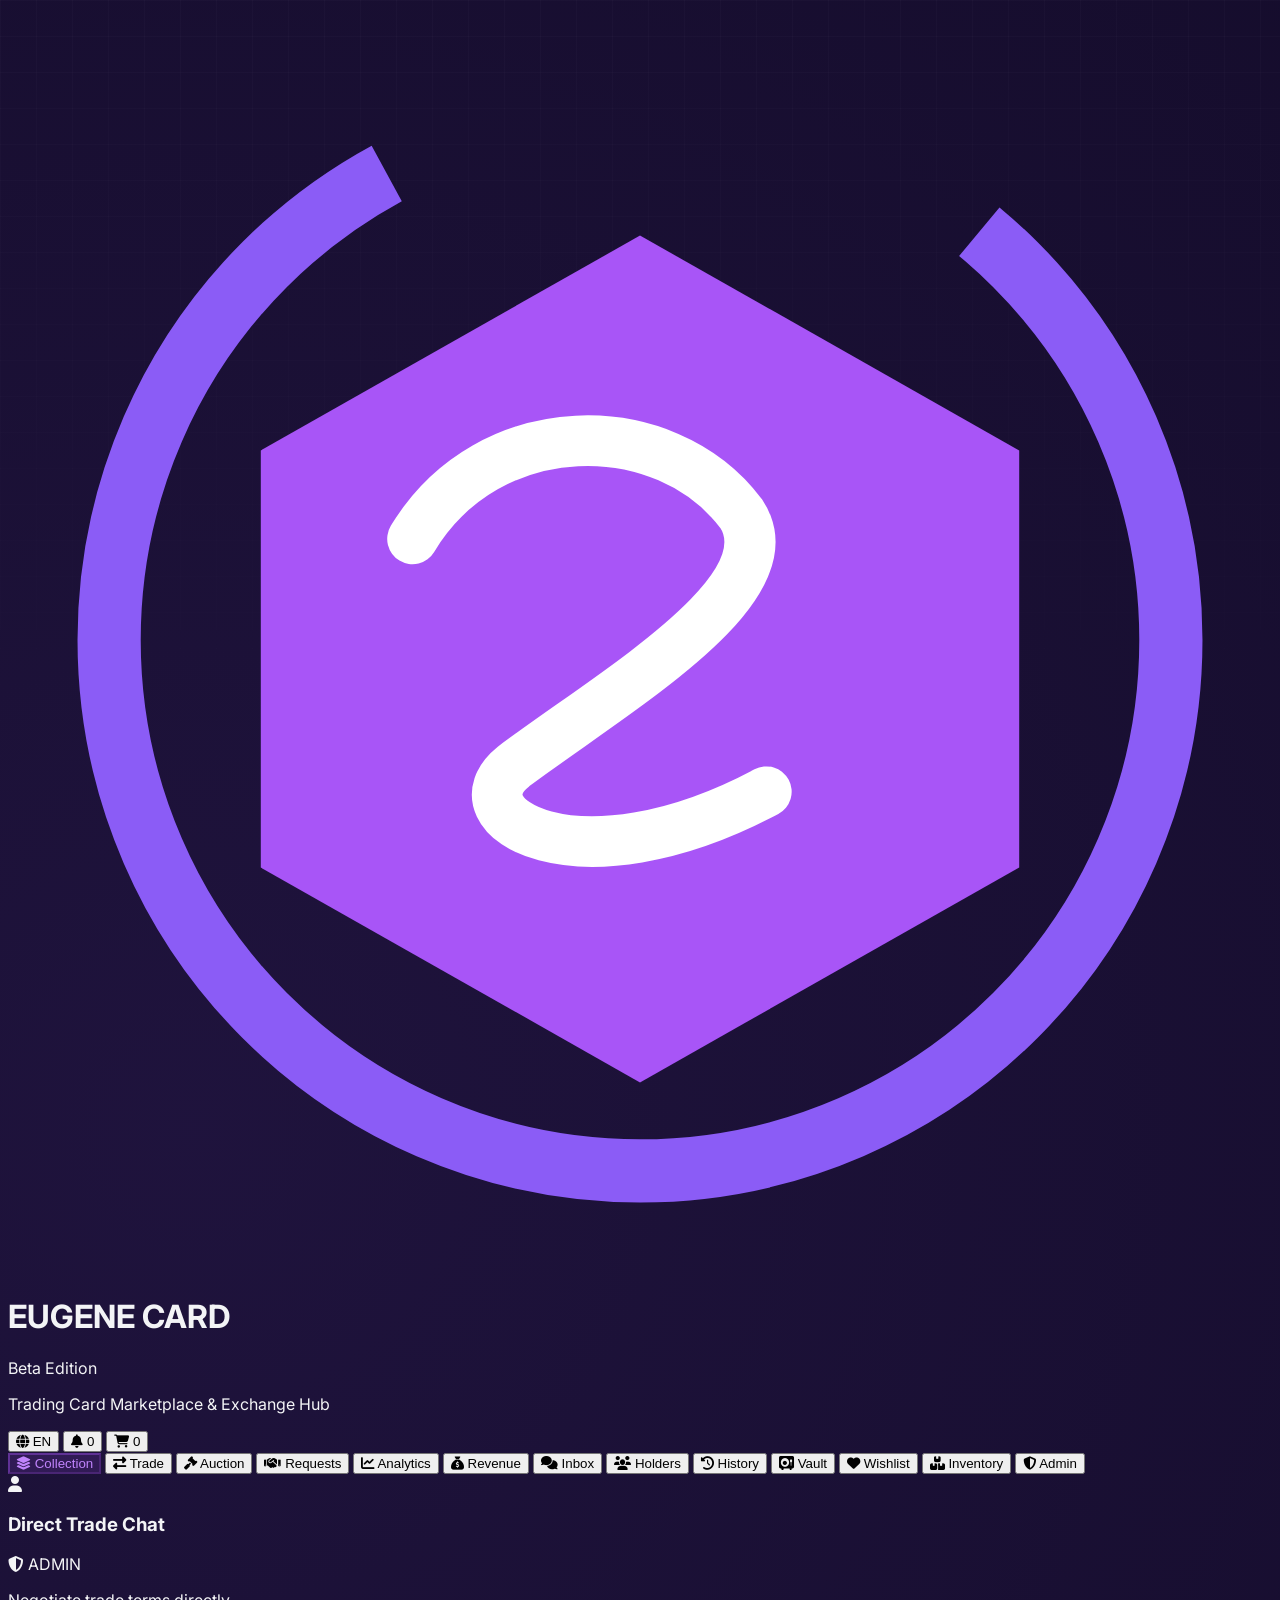
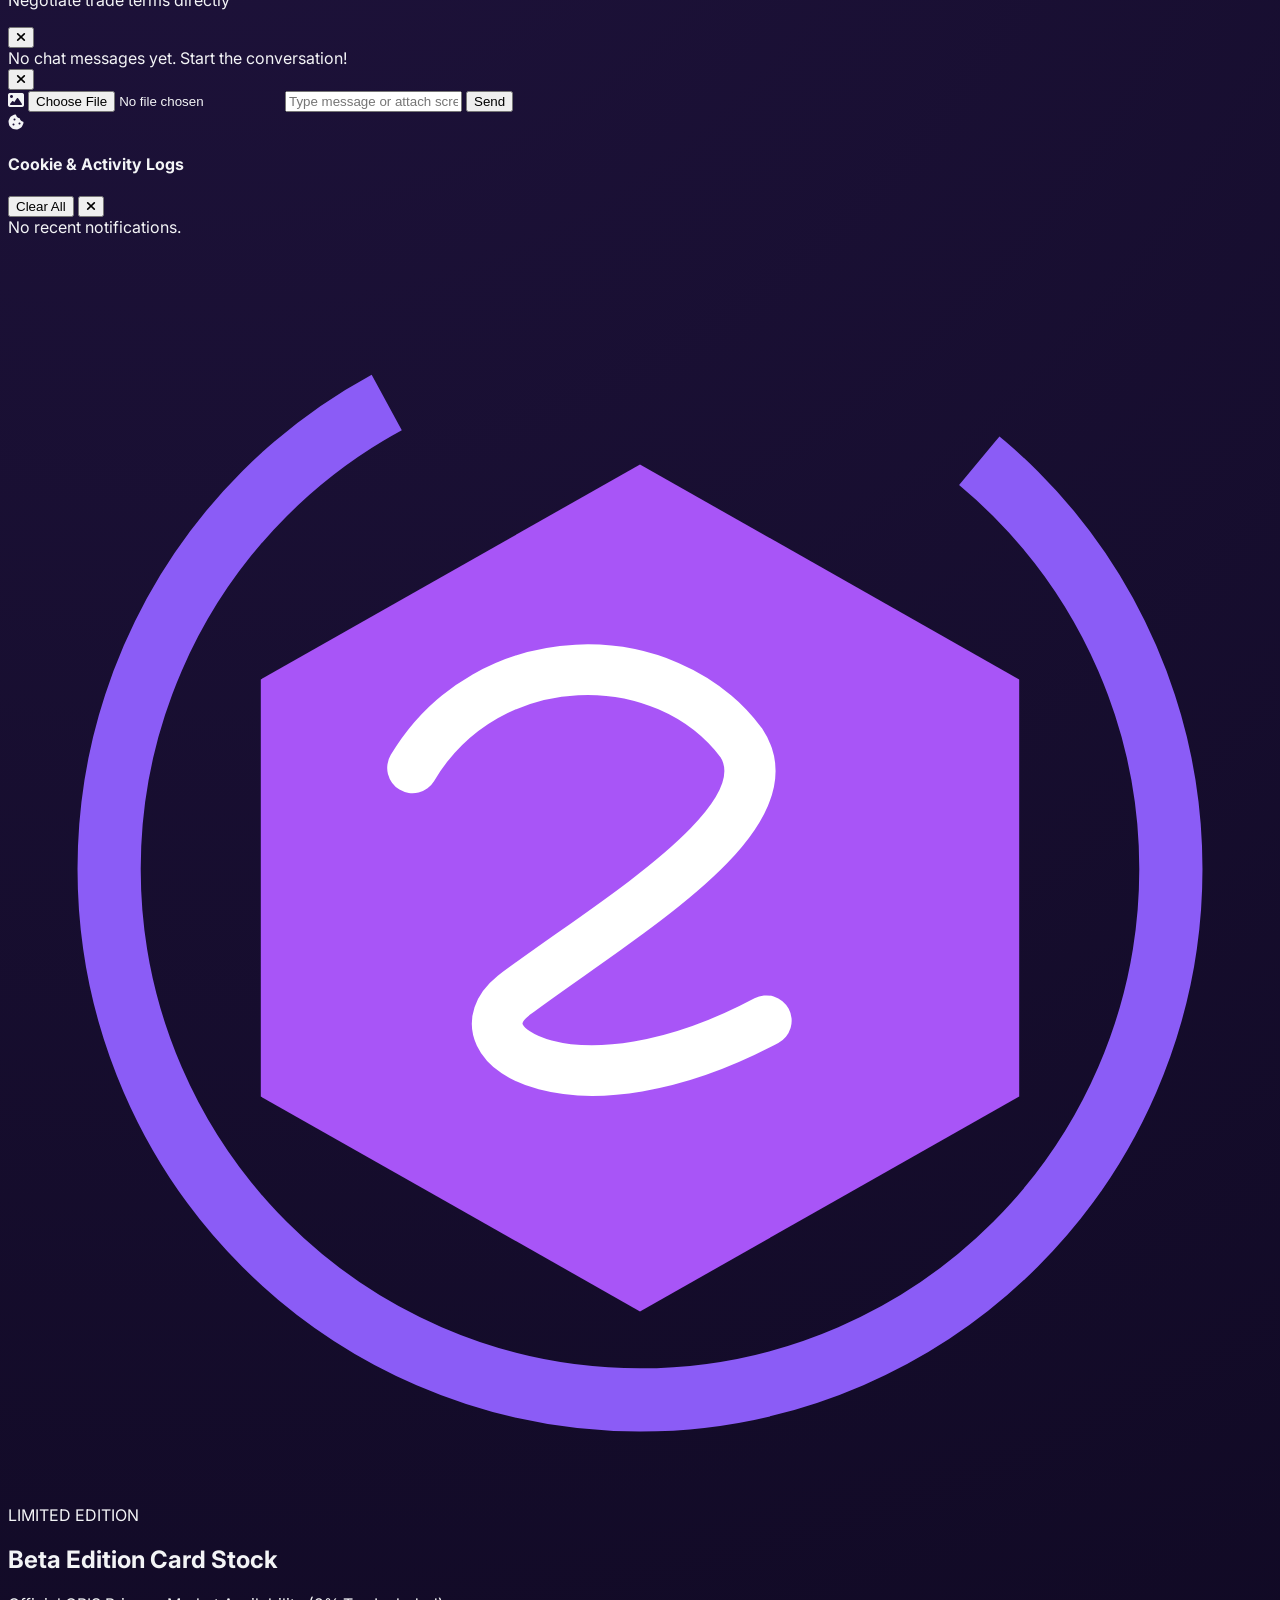
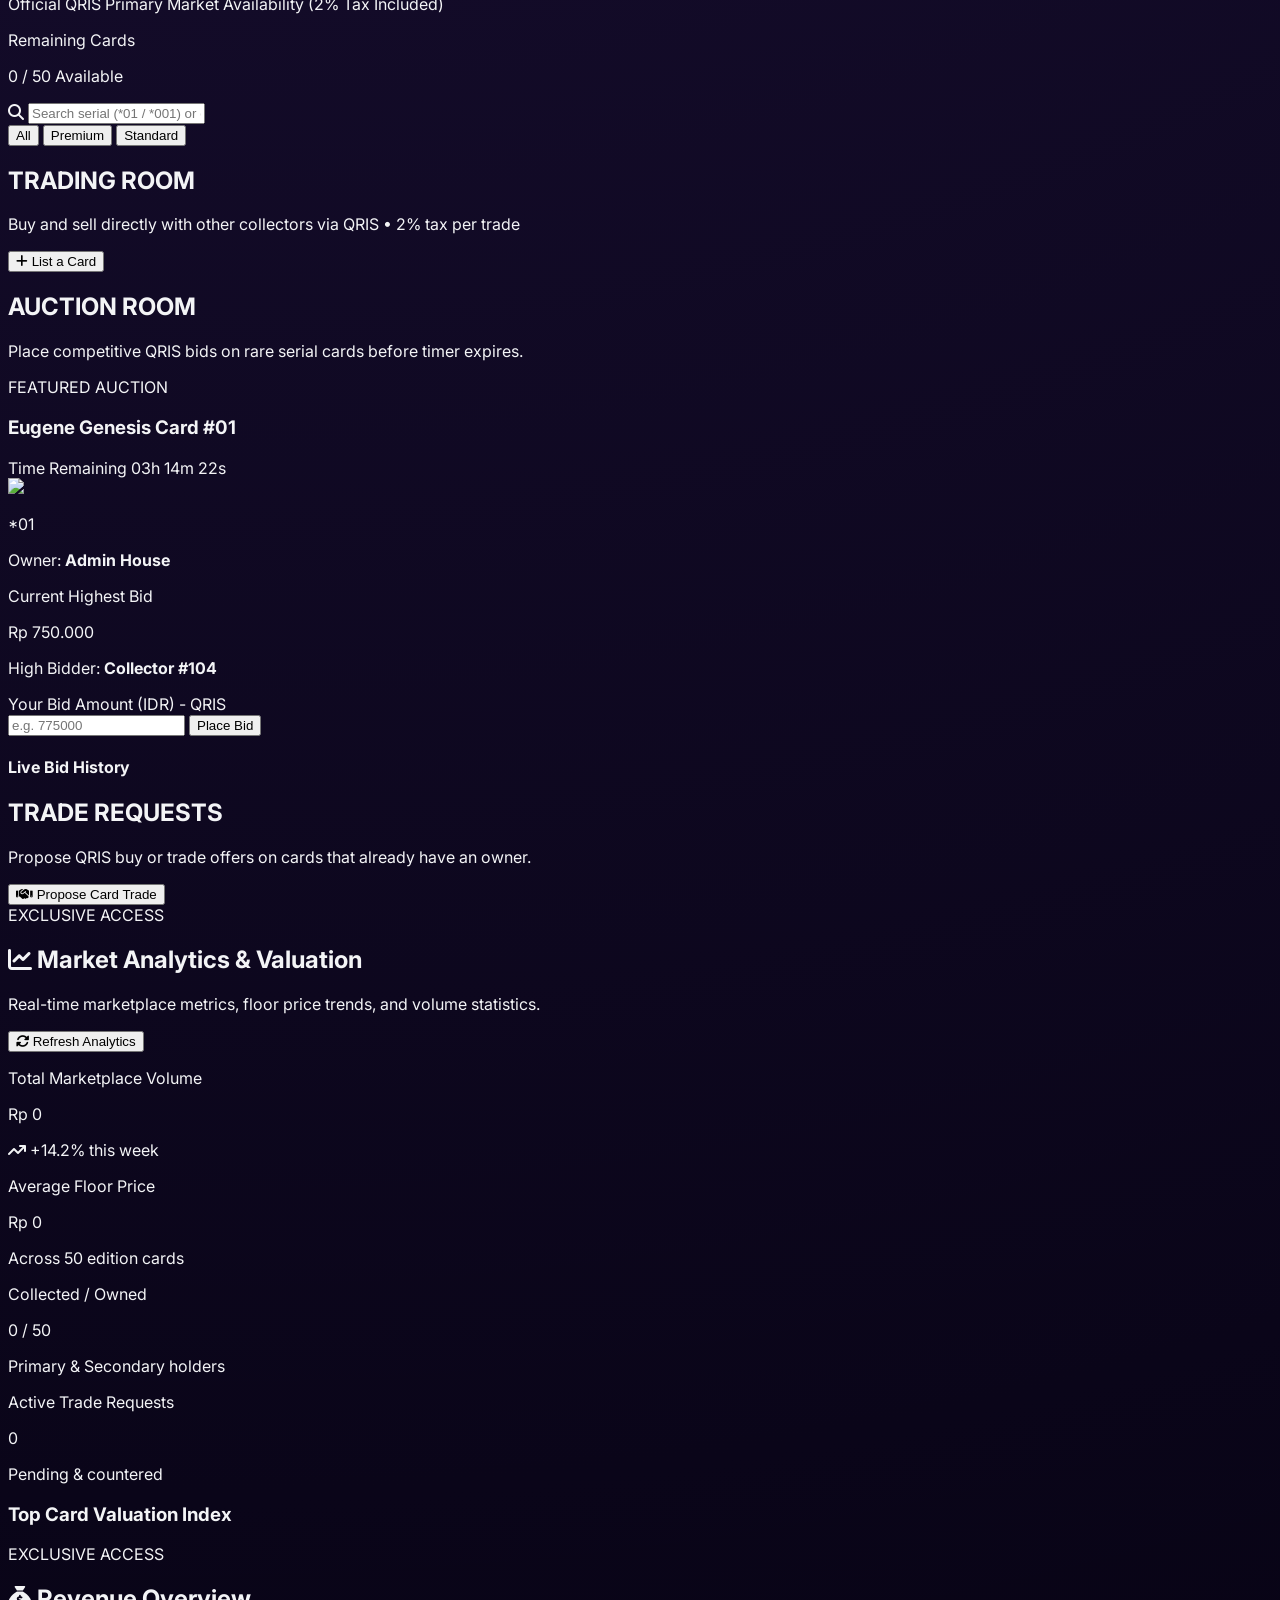
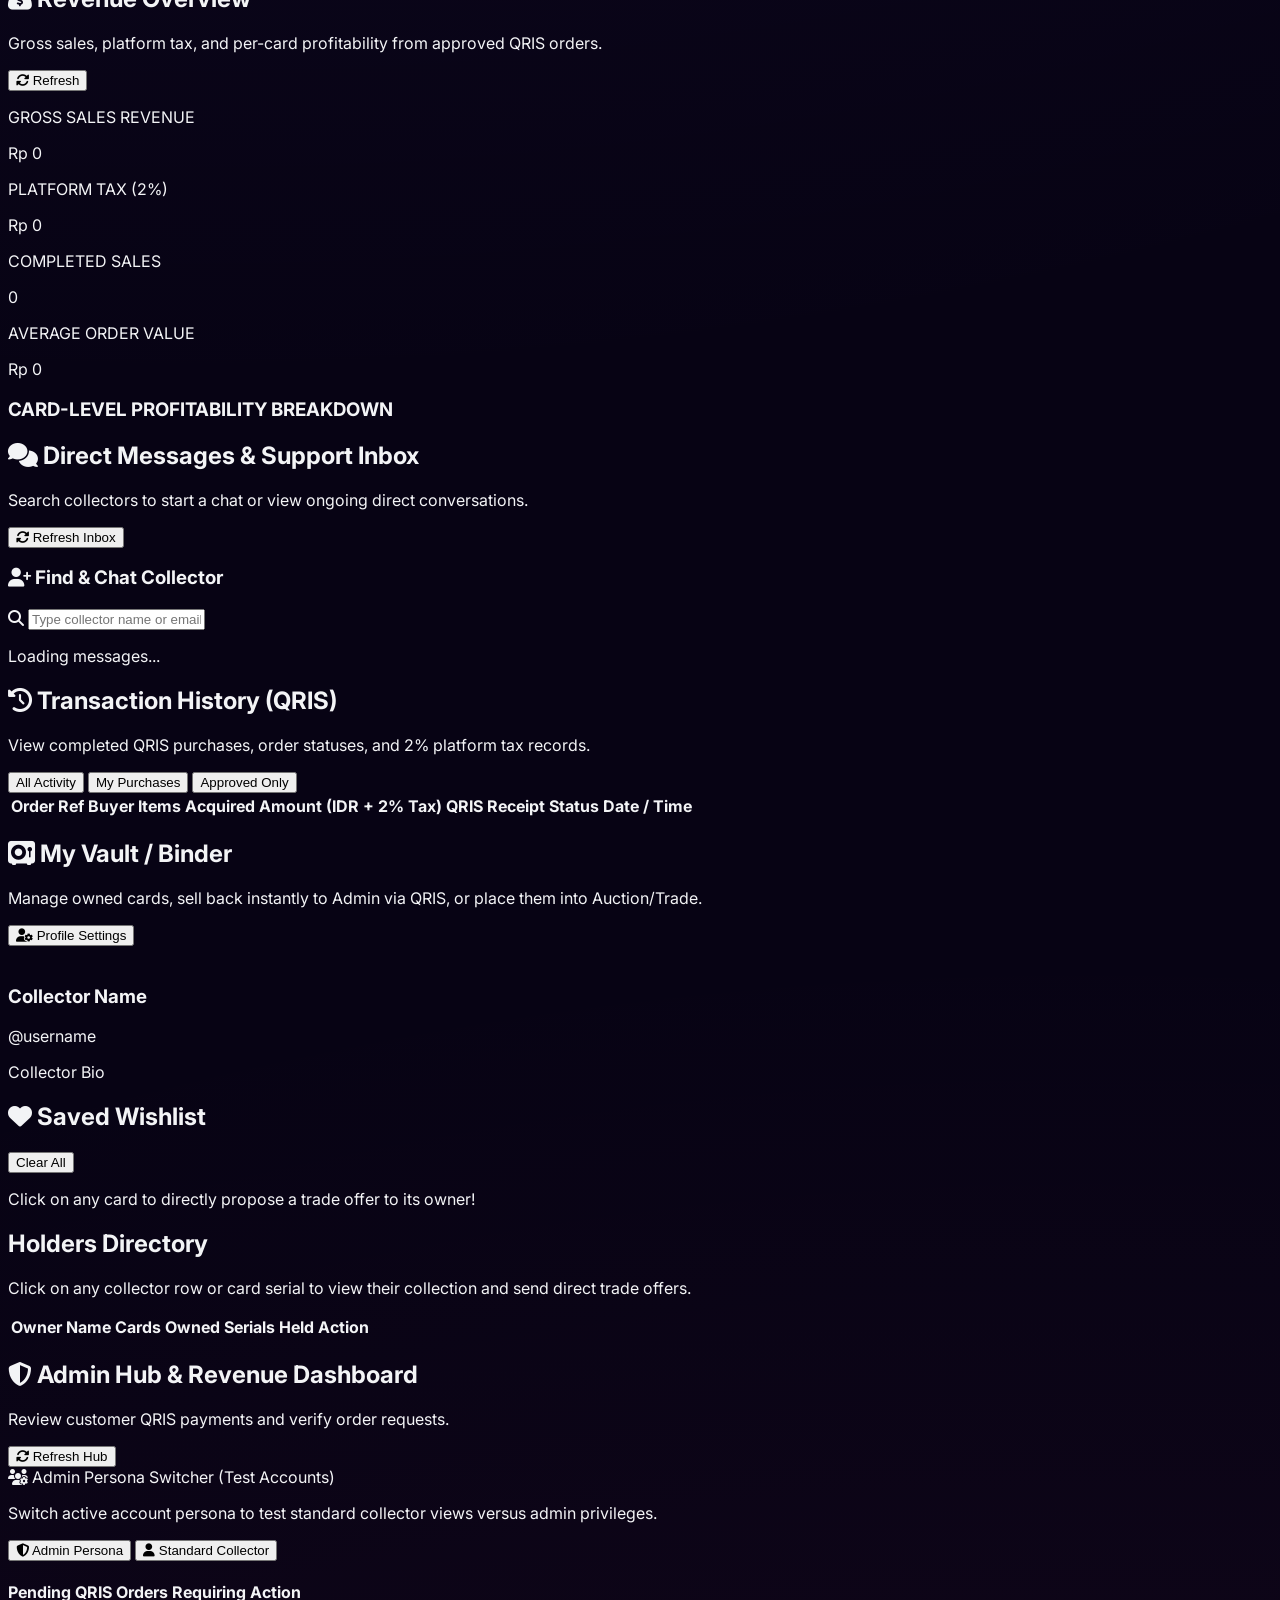
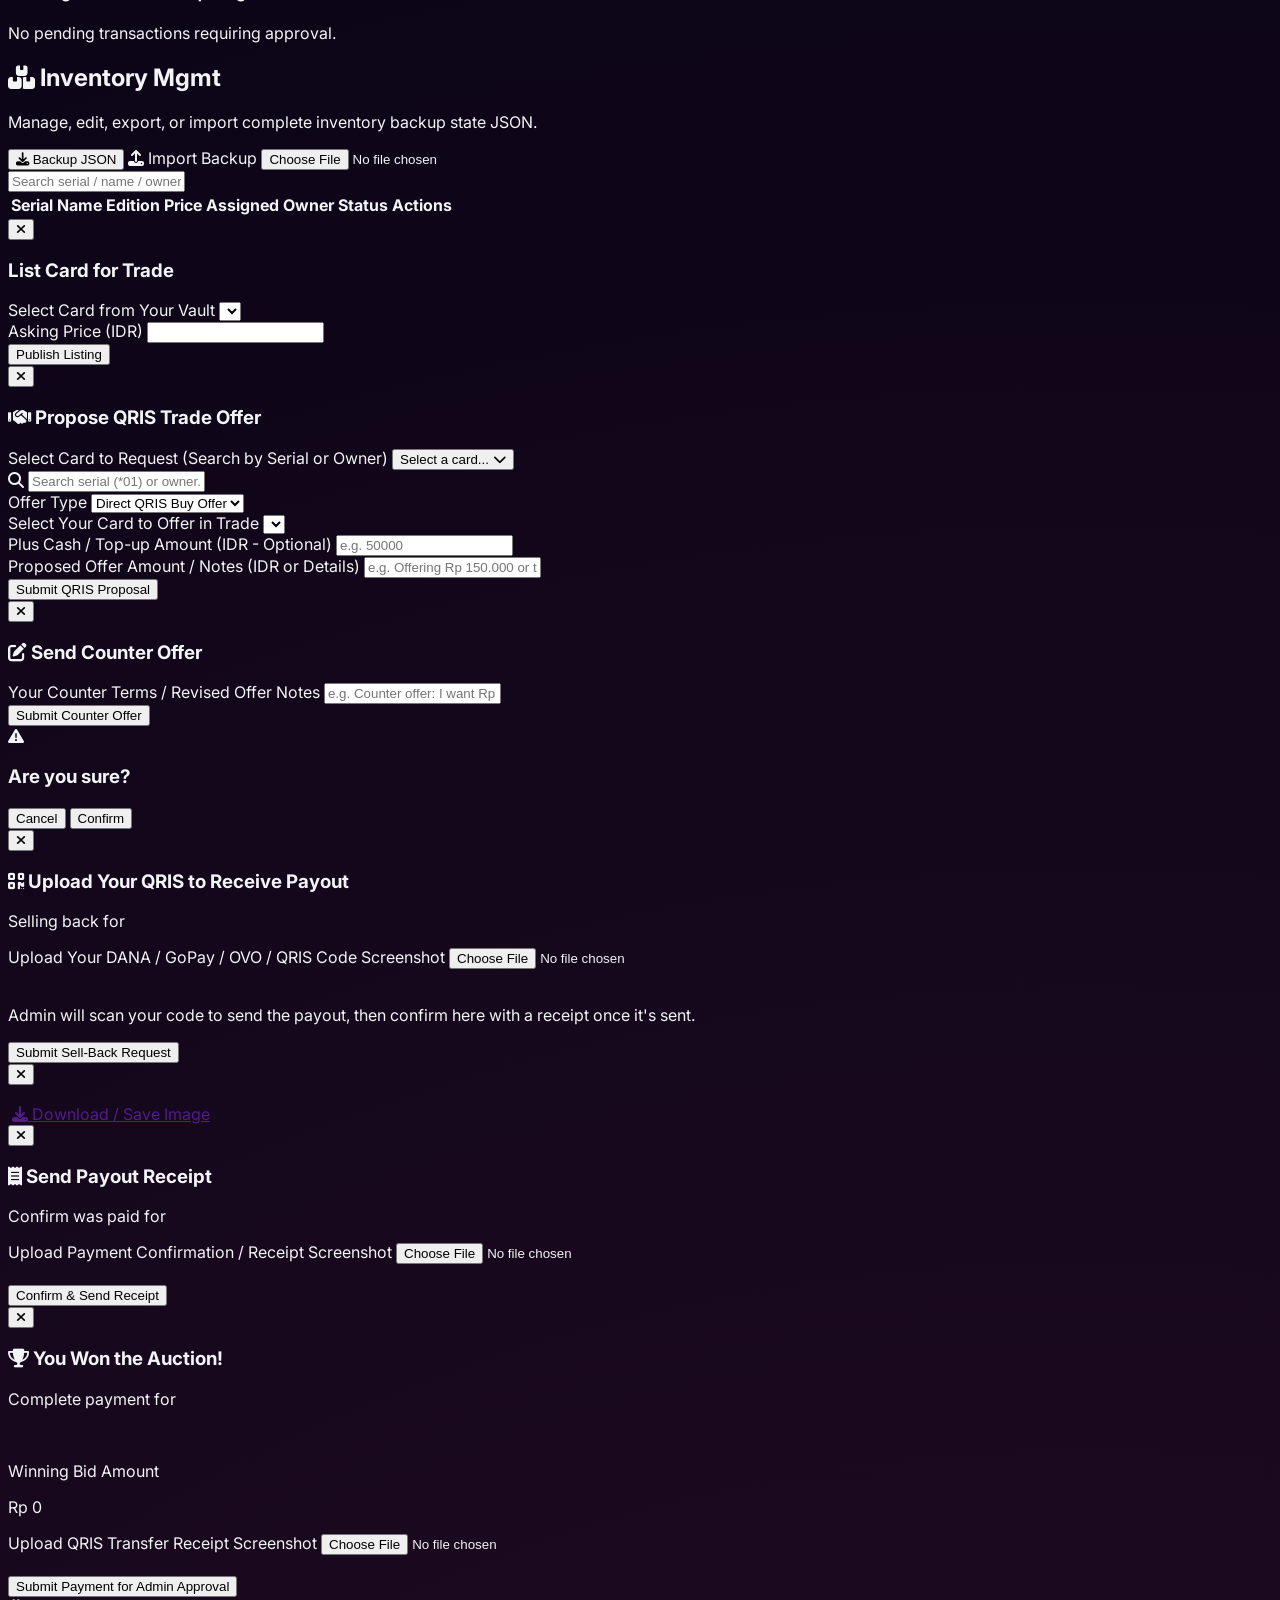
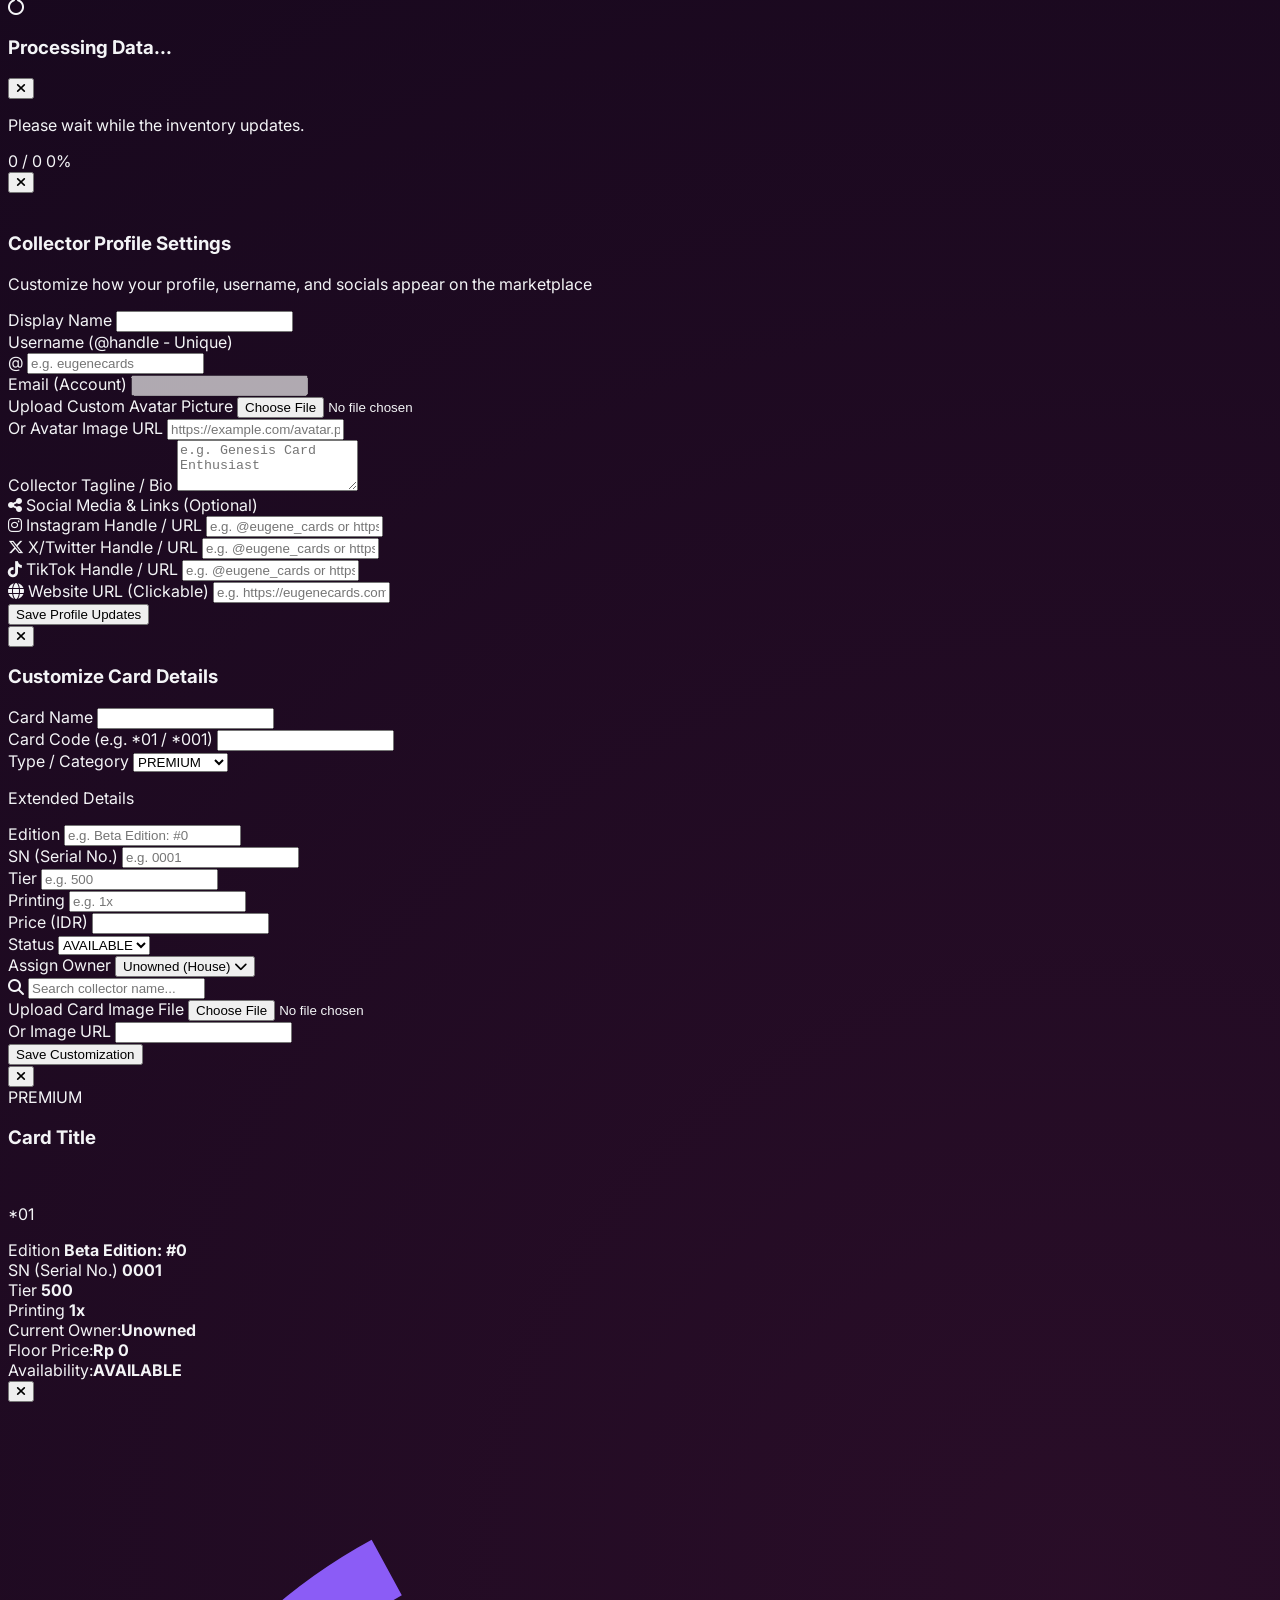
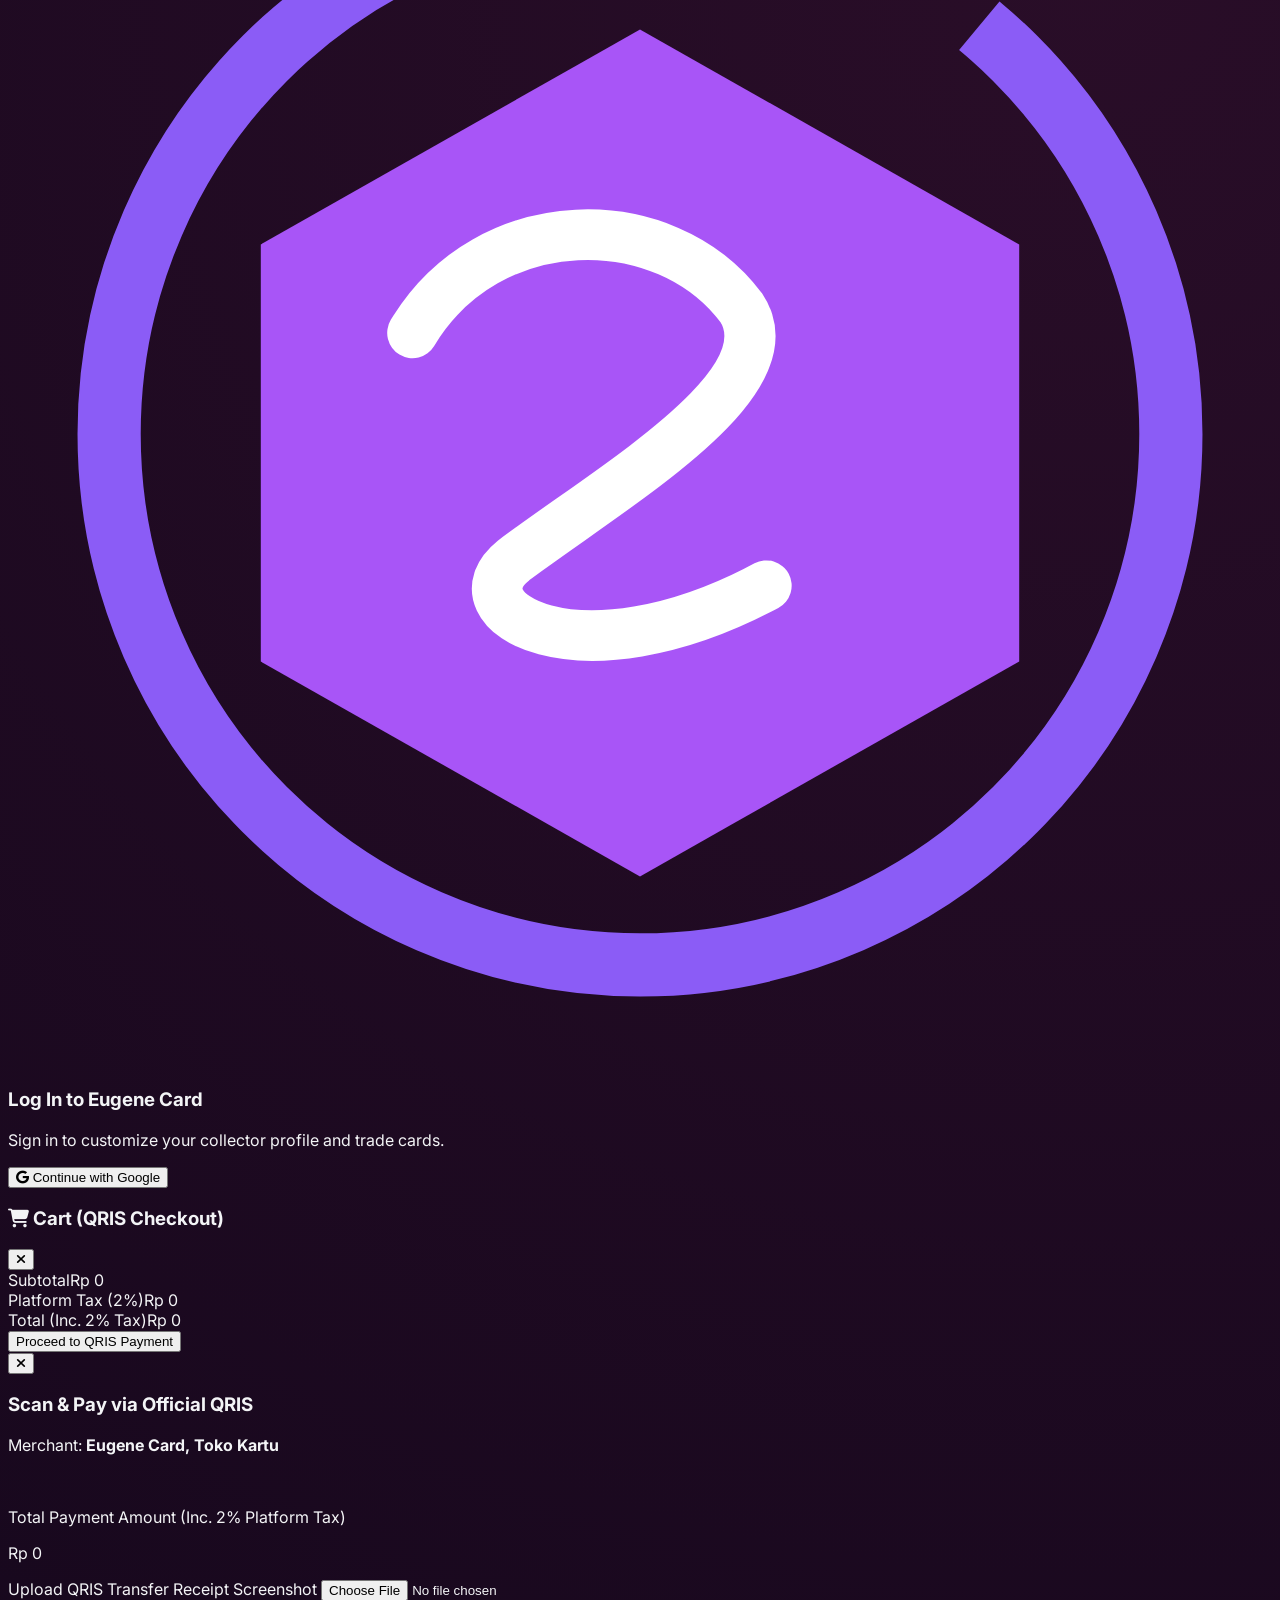
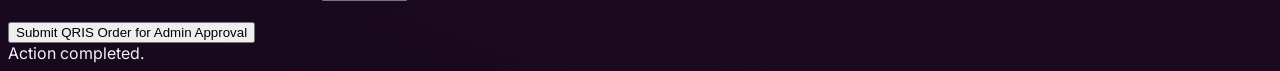
==== commit e37dc25a: "Update index.html" ====
--- a/index.html
+++ b/index.html
@@ -2,11 +2,11 @@
 <html lang="en" class="dark">
 <head>
   <meta charset="UTF-8">
-  <meta name="viewport" content="width=device-width, initial-scale=1.0">
+  <meta name="viewport" content="width=device-width, initial-scale=1.0, viewport-fit=cover">
   <title>Eugene Card Marketplace | Beta Edition</title>
 
   <!-- Browser Tab Favicon -->
-  <link rel="icon" type="image/svg+xml" href="data:image/svg+xml,<svg xmlns='http://www.w3.org/2000/svg' viewBox='0 0 100 100'><circle cx='50' cy='50' r='42' fill='none' stroke='%23c98f2c' stroke-width='5' stroke-dasharray='210 50' transform='rotate(-45 50 50)'/><polygon points='50,18 80,35 80,68 50,85 20,68 20,35' fill='%231a1712'/><path d='M 32 42 C 38 32, 52 32, 58 40 C 62 46, 48 54, 40 60 C 35 64, 45 70, 60 62' fill='none' stroke='%23f1ece0' stroke-width='4' stroke-linecap='round'/></svg>">
+  <link rel="icon" type="image/svg+xml" href="data:image/svg+xml,<svg xmlns='http://www.w3.org/2000/svg' viewBox='0 0 100 100'><circle cx='50' cy='50' r='42' fill='none' stroke='%238b5cf6' stroke-width='5' stroke-dasharray='210 50' transform='rotate(-45 50 50)'/><polygon points='50,18 80,35 80,68 50,85 20,68 20,35' fill='%23a855f7'/><path d='M 32 42 C 38 32, 52 32, 58 40 C 62 46, 48 54, 40 60 C 35 64, 45 70, 60 62' fill='none' stroke='%23ffffff' stroke-width='4' stroke-linecap='round'/></svg>">
 
   <!-- Google Firebase Compatibility SDKs (v10.7.1) -->
   <script src="https://www.gstatic.com/firebasejs/10.7.1/firebase-app-compat.js"></script>
@@ -22,25 +22,11 @@
       theme: {
         extend: {
           colors: {
-            slate: { 50: '#f9f9f8', 100: '#f1f0ef', 200: '#e1dcd6', 300: '#c9c0b6', 400: '#aa9d8d', 500: '#8d7c68', 600: '#726455', 700: '#584d41', 800: '#3c352c', 900: '#26211d', 950: '#13110e' },
-            amber: { 50: '#fbf9f7', 100: '#f5f1eb', 200: '#f2e1c4', 300: '#e8ca96', 400: '#dbad5c', 500: '#c98f2c', 600: '#a37424', 700: '#7d5a1c', 800: '#563d13', 900: '#34260e', 950: '#1a1307' },
-            emerald: { 50: '#f7faf9', 100: '#ecf3f1', 200: '#ccebe2', 300: '#a3dbca', 400: '#70c7ad', 500: '#45b090', 600: '#388f75', 700: '#2b6e5a', 800: '#1d4b3d', 900: '#142e26', 950: '#0a1713' },
-            rose: { 50: '#faf7f7', 100: '#f4ecec', 200: '#efccc8', 300: '#e2a49d', 400: '#d17166', 500: '#bc4638', 600: '#99382e', 700: '#762b23', 800: '#511e18', 900: '#311411', 950: '#190a09' },
-            indigo: { 50: '#f7f8fa', 100: '#eceef3', 200: '#cad2ec', 300: '#a1aede', 400: '#6c80cb', 500: '#4059b5', 600: '#344893', 700: '#283871', 800: '#1b264d', 900: '#13192f', 950: '#090d18' },
-            violet: { 50: '#f8f7fa', 100: '#efedf3', 200: '#d7cdea', 300: '#b8a6d9', 400: '#9174c3', 500: '#6d49ab', 600: '#593c8b', 700: '#442e6b', 800: '#2f1f49', 900: '#1e152d', 950: '#0f0b17' },
-            purple: { 50: '#f8f7fa', 100: '#efecf3', 200: '#d9ccea', 300: '#bca4da', 400: '#9672c5', 500: '#7447ae', 600: '#5e3a8d', 700: '#482c6d', 800: '#311e4a', 900: '#1f152e', 950: '#100a17' },
-            blue: { 50: '#f7f9fa', 100: '#ecf0f3', 200: '#cbddec', 300: '#a2c3dd', 400: '#6ea2c9', 500: '#4282b3', 600: '#366a91', 700: '#295170', 800: '#1c374c', 900: '#13232f', 950: '#0a1117' },
-            teal: { 50: '#f7fafa', 100: '#edf2f2', 200: '#cee8e6', 300: '#a8d6d2', 400: '#78bfb8', 500: '#4ea69e', 600: '#408780', 700: '#316863', 800: '#214743', 900: '#162c2a', 950: '#0b1615' },
-            cyan: { 50: '#f7f9fa', 100: '#edf2f3', 200: '#cde4ea', 300: '#a6cfd9', 400: '#74b3c3', 500: '#4998ab', 600: '#3c7b8b', 700: '#2e5f6b', 800: '#1f4149', 900: '#15282d', 950: '#0b1417' },
-            red: { 50: '#fbf7f7', 100: '#f4ebec', 200: '#f1c6c9', 300: '#e6999e', 400: '#d76068', 500: '#c4313b', 600: '#9f2830', 700: '#7a1f25', 800: '#541519', 900: '#330f12', 950: '#1a0809' },
-            brass: '#c98f2c',
-            bone: '#f1ece0'
+            purple: { 400: '#c084fc', 500: '#a855f7', 600: '#9333ea' },
+            violet: { 400: '#a78bfa', 500: '#8b5cf6', 600: '#7c3aed', 950: '#0f0728' },
+            emerald: { 400: '#34d399', 500: '#10b981', 600: '#059669' }
           },
-          fontFamily: {
-            sans: ['Inter', 'sans-serif'],
-            serif: ['Fraunces', 'serif'],
-            mono: ['"JetBrains Mono"', 'ui-monospace', 'monospace']
-          }
+          fontFamily: { sans: ['Inter', 'sans-serif'] }
         }
       }
     }
@@ -48,39 +34,22 @@
 
   <!-- FontAwesome Icons & Google Fonts -->
   <link rel="stylesheet" href="https://cdnjs.cloudflare.com/ajax/libs/font-awesome/6.4.0/css/all.min.css">
-  <link href="https://fonts.googleapis.com/css2?family=Inter:wght@300;400;500;600;700;800;900&family=Fraunces:opsz,wght@9..144,400;9..144,500;9..144,600;9..144,700;9..144,800&family=JetBrains+Mono:wght@400;500;600;700&display=swap" rel="stylesheet">
+  <link href="https://fonts.googleapis.com/css2?family=Inter:wght@300;400;500;600;700;800;900&display=swap" rel="stylesheet">
 
   <style>
-    /* =========================================================
-       EUGENE CARD — "THE VAULT LEDGER" DESIGN SYSTEM
-       A grading-house aesthetic: engraved plates, brass fixtures,
-       ledger typography, foil authentication seals. Built for a
-       50-piece 1-of-1 drop, not a generic SaaS dashboard.
-    ========================================================= */
+    body { font-family: 'Inter', sans-serif; background-color: #070314; color: #f3f4f6; }
+    
+    /* Modern Glassmorphism & Cyber Theme */
     :root {
-      --ink: #0c0a08;
-      --ink-2: #13110e;
-      --panel: #1a1712;
-      --panel-2: #201c16;
-      --hairline: rgba(241,236,224,.09);
-      --hairline-strong: rgba(241,236,224,.16);
-      --brass: #c98f2c;
-      --brass-light: #dbad5c;
-      --brass-dim: #7d5a1c;
-      --verdant: #45b090;
-      --wine: #bc4638;
-      --sapphire: #6c80cb;
-      --bone: #f1ece0;
-      --bone-dim: #a79a8b;
+      --ec-glow: rgba(168, 85, 247, 0.25);
+      --ec-panel: rgba(15, 7, 40, 0.75);
     }
 
     body {
-      font-family: 'Inter', sans-serif;
       background:
-        radial-gradient(circle at 12% -6%, rgba(201,143,44,.10), transparent 34%),
-        radial-gradient(circle at 92% 4%, rgba(69,176,144,.08), transparent 30%),
-        var(--ink);
-      color: var(--bone);
+        radial-gradient(circle at 15% 10%, rgba(139, 92, 246, 0.18), transparent 40%),
+        radial-gradient(circle at 85% 85%, rgba(236, 72, 153, 0.15), transparent 40%),
+        #070314;
       overflow-x: hidden;
     }
 
@@ -90,319 +59,172 @@
       inset: 0;
       pointer-events: none;
       background-image:
-        linear-gradient(rgba(241,236,224,.014) 1px, transparent 1px),
-        linear-gradient(90deg, rgba(241,236,224,.014) 1px, transparent 1px);
-      background-size: 42px 42px;
-      mask-image: linear-gradient(to bottom, black, transparent 60%);
+        linear-gradient(rgba(255, 255, 255, 0.02) 1px, transparent 1px),
+        linear-gradient(90deg, rgba(255, 255, 255, 0.02) 1px, transparent 1px);
+      background-size: 36px 36px;
+      mask-image: linear-gradient(to bottom, black, transparent);
       z-index: -1;
     }
 
-    /* ---- Typography: engraved display serif for headings, mono for ledger data ---- */
-    h1, h2, h3, .font-display {
-      font-family: 'Fraunces', serif;
-      letter-spacing: -0.01em;
-      font-optical-sizing: auto;
-    }
-    ::selection { background: var(--brass); color: #1a1307; }
-
-    ::-webkit-scrollbar { width: 7px; height: 7px; }
-    ::-webkit-scrollbar-track { background: var(--ink); }
-    ::-webkit-scrollbar-thumb { background: #35302a; border-radius: 9999px; }
-    ::-webkit-scrollbar-thumb:hover { background: var(--brass-dim); }
-
-    /* ---- Motion baseline ---- */
+    .card-holo-premium {
+      background: linear-gradient(135deg, rgba(30, 27, 75, 0.8) 0%, rgba(76, 29, 149, 0.6) 50%, rgba(131, 24, 67, 0.6) 100%);
+      border: 1px solid rgba(216, 180, 254, 0.4);
+      box-shadow: 0 0 25px rgba(168, 85, 247, 0.2);
+      transition: all 0.3s cubic-bezier(0.4, 0, 0.2, 1);
+    }
+    .card-holo-premium:hover { border-color: rgba(216, 180, 254, 0.9); transform: translateY(-5px) scale(1.02); box-shadow: 0 12px 30px rgba(168, 85, 247, 0.35); }
+    
+    .card-holo-standard {
+      background: linear-gradient(135deg, rgba(15, 23, 42, 0.8) 0%, rgba(30, 27, 75, 0.7) 100%);
+      border: 1px solid rgba(139, 92, 246, 0.3);
+      box-shadow: 0 0 15px rgba(139, 92, 246, 0.15);
+      transition: all 0.3s cubic-bezier(0.4, 0, 0.2, 1);
+    }
+    .card-holo-standard:hover { border-color: rgba(139, 92, 246, 0.8); transform: translateY(-5px) scale(1.02); box-shadow: 0 12px 30px rgba(139, 92, 246, 0.25); }
+    
+    ::-webkit-scrollbar { width: 6px; height: 6px; }
+    ::-webkit-scrollbar-track { background: #070314; }
+    ::-webkit-scrollbar-thumb { background: #2e1065; border-radius: 9999px; }
+
+    .premium-panel {
+      background: linear-gradient(145deg, rgba(20, 10, 48, 0.85), rgba(7, 3, 20, 0.8));
+      backdrop-filter: blur(20px);
+      border: 1px solid rgba(168, 85, 247, 0.2);
+      box-shadow: 0 20px 60px rgba(0, 0, 0, 0.5);
+    }
+
     button, a, input, select {
-      transition: transform .18s cubic-bezier(.4,0,.2,1), border-color .18s ease,
-        background-color .18s ease, box-shadow .18s ease, color .18s ease;
-    }
-    button:hover:not(:disabled), a:hover { transform: translateY(-1px); }
-    button:active:not(:disabled) { transform: translateY(0); }
-
-    :focus-visible {
-      outline: 2px solid var(--brass-light);
-      outline-offset: 2px;
-      border-radius: 6px;
-    }
-
-    @media (prefers-reduced-motion: reduce) {
-      *, *::before, *::after { animation-duration: .001ms !important; transition-duration: .001ms !important; }
-      button:hover:not(:disabled), a:hover, .card-holo-premium:hover, .card-holo-standard:hover { transform: none !important; }
-    }
-
-    /* ---- Panels ---- */
-    .premium-panel {
-      background: linear-gradient(165deg, var(--panel-2), var(--ink-2));
-      border: 1px solid var(--hairline);
-      border-top-color: var(--hairline-strong);
-      box-shadow: 0 24px 60px rgba(0,0,0,.4);
-      position: relative;
-    }
-
-    header { box-shadow: 0 10px 34px rgba(0,0,0,.4); }
-
-    /* ---- Nav: ledger-tab underline instead of filled pill glow ---- */
-    .ec-nav-scroll { scroll-behavior: smooth; }
-    .ec-nav-scroll::-webkit-scrollbar { height: 0; }
-    nav button { position: relative; }
-    nav button span, nav a span { letter-spacing: .01em; }
-    nav button.bg-slate-800::after {
-      content: "";
-      position: absolute;
-      bottom: -3px;
-      left: 18%;
-      right: 18%;
-      height: 2px;
-      background: linear-gradient(90deg, transparent, var(--brass-light), transparent);
-      border-radius: 999px;
-    }
-
-    .stat-card {
-      background: linear-gradient(160deg, var(--panel-2), var(--ink-2));
-      border: 1px solid var(--hairline);
-      border-radius: 1.25rem;
-      padding: 1rem;
-      position: relative;
-      overflow: hidden;
-    }
-    .stat-card::after {
-      content: "";
-      position: absolute; right: -22px; top: -22px;
-      width: 76px; height: 76px; border-radius: 999px;
-      background: radial-gradient(circle, rgba(201,143,44,.10), transparent 70%);
-    }
-
-    .empty-state {
-      padding: 3rem 1.5rem;
-      text-align: center;
-      border-radius: 1.5rem;
-      background: rgba(26,23,18,.55);
-      border: 1px dashed var(--hairline-strong);
-      color: var(--bone-dim);
-    }
-
-    /* =========================================================
-       GRADED SLAB CARD — the signature component.
-       Modeled on an authentication case: a brass label plate,
-       a windowed art bay, and a foil verification seal.
-    ========================================================= */
+      transition: all .2s ease;
+    }
+
+    button:hover:not(:disabled), a:hover {
+      transform: translateY(-1px);
+    }
+
     .card-holo-premium, .card-holo-standard {
       position: relative;
       overflow: hidden;
-      transition: transform .3s cubic-bezier(.4,0,.2,1), box-shadow .3s ease, border-color .3s ease;
-    }
-    .ec-label-premium { background: linear-gradient(90deg, #dbad5c, #c98f2c 55%, #a37424); box-shadow: 0 1px 0 rgba(0,0,0,.25); }
-    .ec-label-standard { background: linear-gradient(90deg, #a1aede, #6c80cb 55%, #4059b5); box-shadow: 0 1px 0 rgba(0,0,0,.25); }
-    .card-holo-premium {
-      background: linear-gradient(165deg, #1f1a10 0%, #191510 55%, #150f0a 100%);
-      border: 1px solid rgba(201,143,44,.35);
-      box-shadow: 0 0 0 1px rgba(201,143,44,.06) inset, 0 14px 30px rgba(0,0,0,.35);
-    }
-    .card-holo-standard {
-      background: linear-gradient(165deg, #171a1f 0%, #141519 55%, #100f10 100%);
-      border: 1px solid rgba(108,128,203,.28);
-      box-shadow: 0 0 0 1px rgba(108,128,203,.05) inset, 0 14px 30px rgba(0,0,0,.35);
-    }
-    .card-holo-premium:hover { border-color: rgba(219,173,92,.75); transform: translateY(-5px); box-shadow: 0 18px 34px rgba(201,143,44,.16); }
-    .card-holo-standard:hover { border-color: rgba(108,128,203,.7); transform: translateY(-5px); box-shadow: 0 18px 34px rgba(108,128,203,.14); }
-
-    /* foil sweep — subtler, slower, tighter band */
+    }
+
     .card-holo-premium::before, .card-holo-standard::before {
       content: "";
       position: absolute;
       inset: -80%;
-      background: linear-gradient(115deg, transparent 42%, rgba(241,236,224,.09) 50%, transparent 58%);
-      transform: translateX(-55%) rotate(14deg);
-      transition: transform .9s cubic-bezier(.2,0,.1,1);
+      background: linear-gradient(120deg, transparent 35%, rgba(255, 255, 255, 0.15), transparent 65%);
+      transform: translateX(-60%) rotate(20deg);
+      transition: .7s;
       pointer-events: none;
     }
-    .card-holo-premium:hover::before, .card-holo-standard:hover::before { transform: translateX(55%) rotate(14deg); }
-
-    /* corner authentication seal — small foil disc, present on every slab */
-    .card-holo-premium::after, .card-holo-standard::after {
-      content: "✓";
-      position: absolute;
-      top: 8px; right: 8px;
-      width: 18px; height: 18px;
-      border-radius: 999px;
-      display: flex; align-items: center; justify-content: center;
-      font-size: 9px; font-weight: 700;
-      pointer-events: none;
-      z-index: 2;
-    }
-    .card-holo-premium::after {
-      background: conic-gradient(from 200deg, #f2e1c4, #c98f2c, #7d5a1c, #dbad5c, #f2e1c4);
-      color: #2a1c07;
-      box-shadow: 0 1px 4px rgba(0,0,0,.5);
-    }
-    .card-holo-standard::after {
-      background: conic-gradient(from 200deg, #cad2ec, #6c80cb, #283871, #a1aede, #cad2ec);
-      color: #10142a;
-      box-shadow: 0 1px 4px rgba(0,0,0,.5);
-    }
-
-    .ec-plate {
-      font-family: 'JetBrains Mono', ui-monospace, monospace;
-      letter-spacing: .03em;
-    }
-
-    /* ---- Mobile bottom wayfinding bar ---- */
-    #ec-mobile-nav {
-      display: none;
-    }
-    @media (max-width: 860px) {
-      header nav { order: 3; width: 100%; }
-      main { padding-bottom: 92px !important; }
-      #ec-mobile-nav {
-        display: flex;
-        position: fixed;
-        bottom: 10px; left: 10px; right: 10px;
-        z-index: 45;
-        gap: 2px;
-        padding: 6px;
-        border-radius: 18px;
-        background: rgba(12,10,8,.94);
-        border: 1px solid var(--hairline-strong);
-        backdrop-filter: blur(18px);
-        box-shadow: 0 12px 30px rgba(0,0,0,.5);
-        padding-bottom: calc(6px + env(safe-area-inset-bottom));
-      }
-      #ec-mobile-nav button {
-        flex: 1;
-        display: flex; flex-direction: column; align-items: center; gap: 3px;
-        padding: 7px 2px;
-        border-radius: 13px;
-        color: var(--bone-dim);
-        font-size: 8.5px;
-        font-weight: 800;
-        letter-spacing: .02em;
-      }
-      #ec-mobile-nav button i { font-size: 14px; }
-      #ec-mobile-nav button.ec-mobile-active { background: rgba(201,143,44,.14); color: var(--brass-light); }
-    }
-
-    .mobile-safe-bottom { padding-bottom: env(safe-area-inset-bottom); }
-
-    /* ---- Footer ---- */
-    .ec-footer {
-      border-top: 1px solid var(--hairline);
-      background: linear-gradient(180deg, transparent, rgba(0,0,0,.25));
+
+    .card-holo-premium:hover::before, .card-holo-standard:hover::before {
+      transform: translateX(60%) rotate(20deg);
+    }
+
+    .stat-card {
+      background: linear-gradient(135deg, rgba(30, 27, 75, 0.75), rgba(7, 3, 20, 0.8));
+      border: 1px solid rgba(168, 85, 247, 0.2);
+      border-radius: 1.25rem;
+      padding: 1rem;
+    }
+
+    .empty-state {
+      padding: 3rem;
+      text-align: center;
+      border-radius: 1.5rem;
+      background: rgba(15, 7, 40, 0.6);
+      border: 1px dashed rgba(168, 85, 247, 0.25);
+    }
+
+    /* Fixed Bottom Nav Active Styling */
+    .bottom-nav-item.active {
+      color: #c084fc;
+      background: rgba(168, 85, 247, 0.15);
+      border-color: rgba(168, 85, 247, 0.4);
+    }
+
+    .mobile-safe-bottom {
+      padding-bottom: calc(85px + env(safe-area-inset-bottom));
+    }
+
+    /* Prevent iOS Safari from auto-zooming the page when a form field is focused
+       (triggered by any font-size under 16px) without changing the visual size
+       of text on larger screens. */
+    @media (max-width: 640px) {
+      input, select, textarea {
+        font-size: 16px !important;
+      }
+    }
+
+    /* Bottom nav: allow horizontal scroll on crowded mobile widths without
+       showing a scrollbar, and snap items into place for a cleaner feel. */
+    #bottom-nav-scroll {
+      scrollbar-width: none;
+      -ms-overflow-style: none;
+      scroll-snap-type: x proximity;
+      -webkit-overflow-scrolling: touch;
+    }
+    #bottom-nav-scroll::-webkit-scrollbar { display: none; }
+    #bottom-nav-scroll > button { scroll-snap-align: start; flex-shrink: 0; }
+
+    /* Keep the fixed bottom nav clear of the home-indicator / gesture area
+       on notched phones. */
+    #bottom-nav-scroll {
+      margin-bottom: env(safe-area-inset-bottom);
+    }
+
+    /* Belt-and-braces: never allow any element to force horizontal scrolling
+       on narrow viewports. */
+    @media (max-width: 480px) {
+      html, body { max-width: 100%; overflow-x: hidden; }
     }
   </style>
 </head>
-<body class="min-h-screen flex flex-col justify-between selection:bg-amber-500 selection:text-black relative">
+<body class="min-h-screen flex flex-col justify-between selection:bg-purple-500 selection:text-white relative pb-24 md:pb-28">
 
   <!-- Embedded Logo SVG -->
   <svg style="display: none;">
     <defs>
       <g id="eugene-logo-mark">
-        <circle cx="50" cy="50" r="42" fill="none" stroke="#c98f2c" stroke-width="5" stroke-dasharray="210 50" transform="rotate(-45 50 50)"/>
-        <polygon points="50,18 80,35 80,68 50,85 20,68 20,35" fill="#1a1712"/>
-        <polygon points="50,18 80,35 80,68 50,85 20,68 20,35" fill="none" stroke="#dbad5c" stroke-width="1.5"/>
-        <path d="M 32 42 C 38 32, 52 32, 58 40 C 62 46, 48 54, 40 60 C 35 64, 45 70, 60 62" fill="none" stroke="#f1ece0" stroke-width="4" stroke-linecap="round"/>
+        <circle cx="50" cy="50" r="42" fill="none" stroke="#8b5cf6" stroke-width="5" stroke-dasharray="210 50" transform="rotate(-45 50 50)"/>
+        <polygon points="50,18 80,35 80,68 50,85 20,68 20,35" fill="#a855f7"/>
+        <path d="M 32 42 C 38 32, 52 32, 58 40 C 62 46, 48 54, 40 60 C 35 64, 45 70, 60 62" fill="none" stroke="#ffffff" stroke-width="4" stroke-linecap="round"/>
       </g>
     </defs>
   </svg>
 
-  <!-- Header -->
-  <header class="sticky top-0 z-40 bg-slate-950/90 backdrop-blur-md border-b border-slate-800/80 px-4 lg:px-8 py-3">
-    <div class="max-w-7xl mx-auto flex flex-wrap items-center justify-between gap-3">
+  <!-- Top Header / Brand Bar -->
+  <header class="sticky top-0 z-40 bg-violet-950/80 backdrop-blur-xl border-b border-purple-500/20 px-4 lg:px-8 py-3">
+    <div class="max-w-7xl mx-auto flex flex-wrap items-center justify-between gap-y-2 gap-x-3">
       
       <!-- Brand Logo -->
-      <div class="flex items-center gap-3 cursor-pointer shrink-0" onclick="switchTab('catalog')">
-        <div class="w-10 h-10 rounded-xl overflow-hidden bg-slate-900 border border-amber-500/30 p-1 flex items-center justify-center shadow-lg shadow-amber-500/10">
+      <div class="flex items-center gap-2.5 sm:gap-3 cursor-pointer shrink-0" onclick="switchTab('catalog')">
+        <div class="w-9 h-9 sm:w-10 sm:h-10 rounded-xl overflow-hidden bg-violet-950 border border-purple-500/40 p-1 flex items-center justify-center shadow-lg shadow-purple-500/20 shrink-0">
           <svg viewBox="0 0 100 100" class="w-full h-full"><use href="#eugene-logo-mark"/></svg>
         </div>
         <div>
           <div class="flex items-center gap-2">
-            <h1 class="font-display font-semibold text-base tracking-wide text-bone uppercase" data-i18n="brandTitle">EUGENE CARD</h1>
-            <span class="text-[10px] font-bold px-2 py-0.5 rounded-full bg-amber-500/10 text-amber-400 border border-amber-500/30" data-i18n="betaEdition">Beta Edition</span>
+            <h1 class="font-extrabold text-sm sm:text-base tracking-wider text-white uppercase" data-i18n="brandTitle">EUGENE CARD</h1>
+            <span class="hidden sm:inline-block text-[10px] font-bold px-2 py-0.5 rounded-full bg-purple-500/20 text-purple-300 border border-purple-500/40" data-i18n="betaEdition">Beta Edition</span>
           </div>
-          <p class="text-xs text-slate-400 hidden sm:block" data-i18n="brandSubtitle">Trading Card Marketplace & Exchange Hub</p>
-        </div>
-      </div>
-
-      <!-- Navigation Tabs & External Pages Navigation -->
-      <nav class="ec-nav-scroll flex items-center gap-1 bg-slate-900/90 p-1.5 rounded-2xl border border-slate-800 overflow-x-auto max-w-full">
-        <button id="nav-catalog" onclick="switchTab('catalog')" class="px-3 py-1.5 rounded-xl text-xs font-semibold text-white bg-slate-800 shadow-sm flex items-center gap-1.5 whitespace-nowrap">
-          <i class="fa-solid fa-layer-group text-amber-400"></i> <span data-i18n="navCollection">Collection</span>
+          <p class="text-xs text-purple-200/60 hidden sm:block" data-i18n="brandSubtitle">Trading Card Marketplace & Exchange Hub</p>
+        </div>
+      </div>
+
+      <!-- Language Toggle, Cart, Notifications & Auth Header -->
+      <div class="flex items-center gap-1.5 sm:gap-2 shrink-0">
+        <button onclick="toggleLanguage()" class="px-2 sm:px-2.5 py-1.5 bg-violet-900/60 hover:bg-violet-800/80 text-purple-300 font-mono font-bold text-xs rounded-xl border border-purple-500/30 transition-all flex items-center gap-1 shadow-sm" title="Switch Language / Ganti Bahasa">
+          <i class="fa-solid fa-globe text-[11px]"></i>
+          <span id="current-lang-label" class="hidden sm:inline">EN</span>
         </button>
-        <button id="nav-trade" onclick="switchTab('trade')" class="px-3 py-1.5 rounded-xl text-xs font-semibold text-slate-400 hover:text-white flex items-center gap-1.5 whitespace-nowrap">
-          <i class="fa-solid fa-right-left text-amber-400"></i> <span data-i18n="navTrade">Trade</span>
+
+        <button id="notif-toggle-btn" onclick="toggleNotificationMenu()" class="relative p-2 sm:p-2.5 bg-violet-900/60 hover:bg-violet-800/80 text-purple-200 rounded-xl border border-purple-500/30 flex items-center justify-center transition-all shadow-sm">
+          <i class="fa-solid fa-bell text-sm text-purple-300"></i>
+          <span id="notification-badge" class="absolute -top-1.5 -right-1.5 w-5 h-5 bg-purple-600 text-white font-black text-[10px] rounded-full flex items-center justify-center border-2 border-violet-950">0</span>
         </button>
-        <button id="nav-auction" onclick="switchTab('auction')" class="px-3 py-1.5 rounded-xl text-xs font-semibold text-slate-400 hover:text-white flex items-center gap-1.5 whitespace-nowrap">
-          <i class="fa-solid fa-gavel text-emerald-400"></i> <span data-i18n="navAuction">Auction</span>
-        </button>
-        <button id="nav-trade-req" onclick="switchTab('trade-req')" class="px-3 py-1.5 rounded-xl text-xs font-semibold text-slate-400 hover:text-white flex items-center gap-1.5 whitespace-nowrap">
-          <i class="fa-solid fa-handshake text-purple-400"></i> <span data-i18n="navRequests">Trade Requests</span>
-        </button>
-        
-        <!-- Internal Tab + External Page Links for Analytics -->
-        <button id="nav-analytics" onclick="switchTab('analytics')" class="analytics-nav-btn hidden px-3 py-1.5 rounded-xl text-xs font-semibold text-amber-300 hover:text-white flex items-center gap-1.5 whitespace-nowrap bg-amber-950/30 border border-amber-500/30">
-          <i class="fa-solid fa-chart-line text-amber-400"></i> <span data-i18n="navAnalytics">Analytics</span>
-        </button>
-        <a href="analytics.html" class="admin-only-nav hidden px-3 py-1.5 rounded-xl text-xs font-semibold text-amber-300 hover:text-white flex items-center gap-1.5 whitespace-nowrap bg-amber-500/10 border border-amber-500/20">
-          <i class="fa-solid fa-chart-pie text-amber-400"></i> Analytics Hub
-        </a>
-
-        <!-- Internal Revenue Tab -->
-        <button id="nav-revenue" onclick="switchTab('revenue')" class="analytics-nav-btn hidden px-3 py-1.5 rounded-xl text-xs font-semibold text-emerald-300 hover:text-white flex items-center gap-1.5 whitespace-nowrap bg-emerald-950/30 border border-emerald-500/30">
-          <i class="fa-solid fa-sack-dollar text-emerald-400"></i> <span data-i18n="navRevenueTab">Revenue</span>
-        </button>
-
-        <button id="nav-inbox" onclick="switchTab('inbox')" class="px-3 py-1.5 rounded-xl text-xs font-semibold text-slate-400 hover:text-white flex items-center gap-1.5 whitespace-nowrap">
-          <i class="fa-solid fa-comments text-indigo-400"></i> <span data-i18n="navInbox">Inbox</span>
-        </button>
-        <button id="nav-holders" onclick="switchTab('holders')" class="px-3 py-1.5 rounded-xl text-xs font-semibold text-slate-400 hover:text-white flex items-center gap-1.5 whitespace-nowrap">
-          <i class="fa-solid fa-users text-teal-400"></i> <span data-i18n="navHolders">Holders</span>
-        </button>
-        <button id="nav-history" onclick="switchTab('history')" class="px-3 py-1.5 rounded-xl text-xs font-semibold text-slate-400 hover:text-white flex items-center gap-1.5 whitespace-nowrap">
-          <i class="fa-solid fa-clock-rotate-left text-cyan-400"></i> <span data-i18n="navHistory">History</span>
-        </button>
-
-        <div class="h-4 w-px bg-slate-800 mx-1 self-center hidden sm:block"></div>
-
-        <button id="nav-dashboard" onclick="switchTab('dashboard')" class="px-3 py-1.5 rounded-xl text-xs font-semibold text-slate-400 hover:text-white flex items-center gap-1.5 whitespace-nowrap">
-          <i class="fa-solid fa-vault text-amber-400"></i> <span data-i18n="navVault">My Vault</span>
-        </button>
-        <button id="nav-wishlist" onclick="switchTab('wishlist')" class="px-3 py-1.5 rounded-xl text-xs font-semibold text-slate-400 hover:text-white flex items-center gap-1.5 whitespace-nowrap">
-          <i class="fa-solid fa-heart text-rose-400"></i> <span data-i18n="navWishlist">Wishlist</span>
-        </button>
-
-        <div id="admin-nav-separator" class="h-4 w-px bg-slate-800 mx-1 self-center hidden"></div>
-
-        <!-- External Link to Admin Command Center -->
-        <a href="admin-command-center.html" class="admin-only-nav hidden px-3 py-1.5 rounded-xl text-xs font-semibold text-amber-200 hover:text-white flex items-center gap-1.5 whitespace-nowrap bg-amber-950/40 border border-amber-500/30">
-          <i class="fa-solid fa-gauge-high text-amber-400"></i> Command Center
-        </a>
-
-        <!-- External Link to Revenue -->
-        <a href="revenue.html" class="admin-only-nav hidden px-3 py-1.5 rounded-xl text-xs font-semibold text-emerald-300 hover:text-white flex items-center gap-1.5 whitespace-nowrap bg-emerald-950/40 border border-emerald-500/30">
-          <i class="fa-solid fa-sack-dollar text-emerald-400"></i> Revenue Hub
-        </a>
-
-        <button id="nav-inventory" onclick="switchTab('inventory')" class="admin-only-nav hidden px-3 py-1.5 rounded-xl text-xs font-semibold text-rose-400 hover:text-white flex items-center gap-1.5 whitespace-nowrap bg-rose-950/30 border border-rose-500/20">
-          <i class="fa-solid fa-boxes-stacked"></i> <span data-i18n="navInventory">Inventory</span>
-        </button>
-        <button id="nav-admin" onclick="switchTab('admin')" class="admin-only-nav hidden px-3 py-1.5 rounded-xl text-xs font-semibold text-rose-400 hover:text-white flex items-center gap-1.5 whitespace-nowrap bg-rose-950/30 border border-rose-500/20">
-          <i class="fa-solid fa-shield-halved"></i> <span data-i18n="navAdmin">Admin Hub</span>
-        </button>
-      </nav>
-
-      <!-- Language Toggle, Cart, Notifications & Auth Header -->
-      <div class="flex items-center gap-2 shrink-0">
-        <button onclick="toggleLanguage()" class="px-2.5 py-1.5 bg-slate-900 hover:bg-slate-800 text-amber-400 font-mono font-bold text-xs rounded-xl border border-slate-800 transition-all flex items-center gap-1" title="Switch Language / Ganti Bahasa">
-          <i class="fa-solid fa-globe text-[11px]"></i>
-          <span id="current-lang-label">EN</span>
-        </button>
-
-        <button id="notif-toggle-btn" onclick="toggleNotificationMenu()" class="relative p-2.5 bg-slate-900 hover:bg-slate-800 text-slate-200 rounded-xl border border-slate-800 flex items-center justify-center transition-all">
-          <i class="fa-solid fa-bell text-sm text-amber-400"></i>
-          <span id="notification-badge" class="absolute -top-1.5 -right-1.5 w-5 h-5 bg-indigo-600 text-white font-black text-[10px] rounded-full flex items-center justify-center border-2 border-slate-950">0</span>
-        </button>
-
-        <button onclick="toggleCartDrawer()" class="relative p-2.5 bg-slate-900 hover:bg-slate-800 text-slate-200 rounded-xl border border-slate-800 flex items-center justify-center transition-all">
-          <i class="fa-solid fa-cart-shopping text-sm text-amber-400"></i>
-          <span id="cart-badge-count" class="absolute -top-1.5 -right-1.5 w-5 h-5 bg-amber-500 text-slate-950 font-black text-[10px] rounded-full flex items-center justify-center border-2 border-slate-950">0</span>
+
+        <button onclick="toggleCartDrawer()" class="relative p-2 sm:p-2.5 bg-violet-900/60 hover:bg-violet-800/80 text-purple-200 rounded-xl border border-purple-500/30 flex items-center justify-center transition-all shadow-sm">
+          <i class="fa-solid fa-cart-shopping text-sm text-purple-300"></i>
+          <span id="cart-badge-count" class="absolute -top-1.5 -right-1.5 w-5 h-5 bg-pink-500 text-white font-black text-[10px] rounded-full flex items-center justify-center border-2 border-violet-950">0</span>
         </button>
 
         <div id="auth-header-container"></div>
@@ -411,22 +233,62 @@
     </div>
   </header>
 
-  <!-- Mobile Quick-Access Bar (thumb-reach shortcuts to the 5 most-used views) -->
-  <nav id="ec-mobile-nav" aria-label="Quick navigation">
-    <button data-tab="catalog" onclick="switchTab('catalog')"><i class="fa-solid fa-layer-group"></i>Collection</button>
-    <button data-tab="trade" onclick="switchTab('trade')"><i class="fa-solid fa-right-left"></i>Trade</button>
-    <button data-tab="auction" onclick="switchTab('auction')"><i class="fa-solid fa-gavel"></i>Auction</button>
-    <button data-tab="inbox" onclick="switchTab('inbox')"><i class="fa-solid fa-comments"></i>Inbox</button>
-    <button data-tab="dashboard" onclick="switchTab('dashboard')"><i class="fa-solid fa-vault"></i>Vault</button>
+  <!-- BOTTOM NAVIGATION BAR (FIXED) -->
+  <nav id="bottom-nav-scroll" class="fixed bottom-3 left-1/2 -translate-x-1/2 z-50 w-[95%] max-w-5xl bg-violet-950/90 backdrop-blur-2xl p-2 rounded-2xl border border-purple-500/30 shadow-[0_10px_35px_rgba(0,0,0,0.8)] flex items-center md:justify-between overflow-x-auto gap-1">
+    <button id="nav-catalog" onclick="switchTab('catalog')" class="bottom-nav-item active px-3 py-2 rounded-xl text-xs font-semibold text-purple-200 hover:text-white flex flex-col sm:flex-row items-center gap-1.5 whitespace-nowrap transition-all border border-transparent">
+      <i class="fa-solid fa-layer-group text-purple-400"></i> <span data-i18n="navCollection">Collection</span>
+    </button>
+    <button id="nav-trade" onclick="switchTab('trade')" class="bottom-nav-item px-3 py-2 rounded-xl text-xs font-semibold text-purple-200/70 hover:text-white flex flex-col sm:flex-row items-center gap-1.5 whitespace-nowrap transition-all border border-transparent">
+      <i class="fa-solid fa-right-left text-purple-400"></i> <span data-i18n="navTrade">Trade</span>
+    </button>
+    <button id="nav-auction" onclick="switchTab('auction')" class="bottom-nav-item px-3 py-2 rounded-xl text-xs font-semibold text-purple-200/70 hover:text-white flex flex-col sm:flex-row items-center gap-1.5 whitespace-nowrap transition-all border border-transparent">
+      <i class="fa-solid fa-gavel text-pink-400"></i> <span data-i18n="navAuction">Auction</span>
+    </button>
+    <button id="nav-trade-req" onclick="switchTab('trade-req')" class="bottom-nav-item px-3 py-2 rounded-xl text-xs font-semibold text-purple-200/70 hover:text-white flex flex-col sm:flex-row items-center gap-1.5 whitespace-nowrap transition-all border border-transparent">
+      <i class="fa-solid fa-handshake text-purple-400"></i> <span data-i18n="navRequests">Requests</span>
+    </button>
+
+    <!-- Analytics & Admin Options -->
+    <button id="nav-analytics" onclick="switchTab('analytics')" class="analytics-nav-btn hidden bottom-nav-item px-3 py-2 rounded-xl text-xs font-semibold text-purple-200 hover:text-white flex flex-col sm:flex-row items-center gap-1.5 whitespace-nowrap bg-purple-950/40 border border-purple-500/30">
+      <i class="fa-solid fa-chart-line text-purple-400"></i> <span data-i18n="navAnalytics">Analytics</span>
+    </button>
+    
+    <button id="nav-revenue" onclick="switchTab('revenue')" class="analytics-nav-btn hidden bottom-nav-item px-3 py-2 rounded-xl text-xs font-semibold text-emerald-300 hover:text-white flex flex-col sm:flex-row items-center gap-1.5 whitespace-nowrap bg-emerald-950/40 border border-emerald-500/30">
+      <i class="fa-solid fa-sack-dollar text-emerald-400"></i> <span data-i18n="navRevenueTab">Revenue</span>
+    </button>
+
+    <button id="nav-inbox" onclick="switchTab('inbox')" class="bottom-nav-item px-3 py-2 rounded-xl text-xs font-semibold text-purple-200/70 hover:text-white flex flex-col sm:flex-row items-center gap-1.5 whitespace-nowrap transition-all border border-transparent">
+      <i class="fa-solid fa-comments text-indigo-400"></i> <span data-i18n="navInbox">Inbox</span>
+    </button>
+    <button id="nav-holders" onclick="switchTab('holders')" class="bottom-nav-item px-3 py-2 rounded-xl text-xs font-semibold text-purple-200/70 hover:text-white flex flex-col sm:flex-row items-center gap-1.5 whitespace-nowrap transition-all border border-transparent">
+      <i class="fa-solid fa-users text-cyan-400"></i> <span data-i18n="navHolders">Holders</span>
+    </button>
+    <button id="nav-history" onclick="switchTab('history')" class="bottom-nav-item px-3 py-2 rounded-xl text-xs font-semibold text-purple-200/70 hover:text-white flex flex-col sm:flex-row items-center gap-1.5 whitespace-nowrap transition-all border border-transparent">
+      <i class="fa-solid fa-clock-rotate-left text-purple-400"></i> <span data-i18n="navHistory">History</span>
+    </button>
+    <button id="nav-dashboard" onclick="switchTab('dashboard')" class="bottom-nav-item px-3 py-2 rounded-xl text-xs font-semibold text-purple-200/70 hover:text-white flex flex-col sm:flex-row items-center gap-1.5 whitespace-nowrap transition-all border border-transparent">
+      <i class="fa-solid fa-vault text-purple-400"></i> <span data-i18n="navVault">Vault</span>
+    </button>
+    <button id="nav-wishlist" onclick="switchTab('wishlist')" class="bottom-nav-item px-3 py-2 rounded-xl text-xs font-semibold text-purple-200/70 hover:text-white flex flex-col sm:flex-row items-center gap-1.5 whitespace-nowrap transition-all border border-transparent">
+      <i class="fa-solid fa-heart text-pink-400"></i> <span data-i18n="navWishlist">Wishlist</span>
+    </button>
+
+    <!-- Admin Specific Navigation Items -->
+    <button id="nav-inventory" onclick="switchTab('inventory')" class="admin-only-nav hidden bottom-nav-item px-3 py-2 rounded-xl text-xs font-semibold text-rose-400 hover:text-white flex flex-col sm:flex-row items-center gap-1.5 whitespace-nowrap bg-rose-950/40 border border-rose-500/30">
+      <i class="fa-solid fa-boxes-stacked"></i> <span data-i18n="navInventory">Inventory</span>
+    </button>
+    <button id="nav-admin" onclick="switchTab('admin')" class="admin-only-nav hidden bottom-nav-item px-3 py-2 rounded-xl text-xs font-semibold text-rose-400 hover:text-white flex flex-col sm:flex-row items-center gap-1.5 whitespace-nowrap bg-rose-950/40 border border-rose-500/30">
+      <i class="fa-solid fa-shield-halved"></i> <span data-i18n="navAdmin">Admin</span>
+    </button>
   </nav>
 
   <!-- DIRECT CHAT DRAWER OVERLAY -->
-  <div id="chat-drawer-overlay" class="fixed inset-0 bg-slate-950/80 backdrop-blur-sm z-[9990] hidden" onclick="closeChatDrawer()"></div>
-  <div id="chat-drawer" class="fixed top-0 right-0 h-full w-full max-w-md bg-slate-900 border-l border-slate-800 z-[9995] transform translate-x-full transition-transform duration-300 flex flex-col justify-between p-4">
-    <div class="flex items-center justify-between pb-3 border-b border-slate-800">
+  <div id="chat-drawer-overlay" class="fixed inset-0 bg-violet-950/80 backdrop-blur-sm z-[9990] hidden" onclick="closeChatDrawer()"></div>
+  <div id="chat-drawer" class="fixed top-0 right-0 h-full w-full max-w-md bg-violet-950 border-l border-purple-500/30 z-[9995] transform translate-x-full transition-transform duration-300 flex flex-col justify-between p-4 shadow-2xl">
+    <div class="flex items-center justify-between pb-3 border-b border-purple-500/20">
       <div class="flex items-center gap-2">
-        <div id="chat-target-avatar-container" class="w-8 h-8 rounded-full bg-slate-950 border border-slate-800 overflow-hidden flex items-center justify-center shrink-0">
-          <i class="fa-solid fa-user text-xs text-slate-400"></i>
+        <div id="chat-target-avatar-container" class="w-8 h-8 rounded-full bg-violet-900 border border-purple-500/30 overflow-hidden flex items-center justify-center shrink-0">
+          <i class="fa-solid fa-user text-xs text-purple-300"></i>
         </div>
         <div>
           <div class="flex items-center gap-1.5">
@@ -435,50 +297,50 @@
               <i class="fa-solid fa-shield-halved text-[8px] mr-0.5"></i> ADMIN
             </span>
           </div>
-          <p id="chat-target-context" class="text-[10px] text-slate-400" data-i18n="chatDirectSub">Negotiate trade terms directly</p>
-        </div>
-      </div>
-      <button onclick="closeChatDrawer()" class="w-8 h-8 rounded-xl bg-slate-800 text-slate-400 text-xs flex items-center justify-center"><i class="fa-solid fa-xmark"></i></button>
+          <p id="chat-target-context" class="text-[10px] text-purple-200/60" data-i18n="chatDirectSub">Negotiate trade terms directly</p>
+        </div>
+      </div>
+      <button onclick="closeChatDrawer()" class="w-8 h-8 rounded-xl bg-violet-900/60 text-purple-300 text-xs flex items-center justify-center hover:bg-violet-800"><i class="fa-solid fa-xmark"></i></button>
     </div>
 
     <!-- Messages List Container -->
     <div id="chat-messages-container" class="flex-1 py-4 space-y-3 overflow-y-auto max-h-[65vh]">
-      <div class="text-center py-10 text-slate-500 text-xs" data-i18n="noChatMessages">No chat messages yet. Start the conversation!</div>
+      <div class="text-center py-10 text-purple-300/50 text-xs" data-i18n="noChatMessages">No chat messages yet. Start the conversation!</div>
     </div>
 
     <!-- Send Chat Input -->
-    <div class="pt-3 border-t border-slate-800 space-y-2">
-      <div id="chat-image-preview-box" class="hidden p-2 bg-slate-950 border border-slate-800 rounded-xl relative">
-        <button onclick="clearChatImageAttachment()" class="absolute top-1 right-1 w-5 h-5 rounded-full bg-slate-800 text-slate-400 text-[10px] flex items-center justify-center"><i class="fa-solid fa-xmark"></i></button>
-        <img id="chat-image-preview-img" src="" class="h-20 rounded object-contain mx-auto border border-slate-800">
+    <div class="pt-3 border-t border-purple-500/20 space-y-2">
+      <div id="chat-image-preview-box" class="hidden p-2 bg-violet-900/60 border border-purple-500/30 rounded-xl relative">
+        <button onclick="clearChatImageAttachment()" class="absolute top-1 right-1 w-5 h-5 rounded-full bg-violet-800 text-purple-300 text-[10px] flex items-center justify-center"><i class="fa-solid fa-xmark"></i></button>
+        <img id="chat-image-preview-img" src="" class="h-20 rounded object-contain mx-auto border border-purple-500/30">
       </div>
 
       <div class="flex items-center gap-2">
-        <label class="p-2.5 bg-slate-950 hover:bg-slate-800 border border-slate-800 rounded-xl text-slate-400 hover:text-amber-400 cursor-pointer text-xs flex items-center gap-1 transition-all" title="Upload Screenshot or Photo">
-          <i class="fa-solid fa-image text-amber-400"></i>
+        <label class="p-2.5 bg-violet-900/60 hover:bg-violet-800 border border-purple-500/30 rounded-xl text-purple-300 hover:text-white cursor-pointer text-xs flex items-center gap-1 transition-all" title="Upload Screenshot or Photo">
+          <i class="fa-solid fa-image text-purple-400"></i>
           <input type="file" id="chat-file-input" accept="image/*" onchange="handleChatImageUpload(event)" class="hidden">
         </label>
-        <input type="text" id="chat-text-input" placeholder="Type message or attach screenshot..." class="flex-1 bg-slate-950 border border-slate-800 rounded-xl px-3 py-2 text-xs text-white focus:outline-none focus:border-amber-500" data-i18n-placeholder="chatInputPlaceholder">
-        <button onclick="sendChatMessage()" class="px-4 py-2 bg-amber-500 hover:bg-amber-400 text-slate-950 font-black text-xs rounded-xl shadow transition-all" data-i18n="btnSend">Send</button>
+        <input type="text" id="chat-text-input" placeholder="Type message or attach screenshot..." class="flex-1 bg-violet-900/40 border border-purple-500/30 rounded-xl px-3 py-2 text-xs text-white focus:outline-none focus:border-purple-500" data-i18n-placeholder="chatInputPlaceholder">
+        <button onclick="sendChatMessage()" class="px-4 py-2 bg-purple-600 hover:bg-purple-500 text-white font-black text-xs rounded-xl shadow transition-all" data-i18n="btnSend">Send</button>
       </div>
     </div>
   </div>
 
   <!-- FIXED FLOATING NOTIFICATION OVERLAY PANEL -->
-  <div id="notification-dropdown" class="fixed top-16 right-4 sm:right-8 w-80 sm:w-96 bg-slate-900/95 border border-amber-500/40 rounded-2xl shadow-[0_10px_40px_rgba(0,0,0,0.8)] z-[9999] hidden overflow-hidden backdrop-blur-xl">
-    <div class="p-3.5 border-b border-slate-800 flex items-center justify-between bg-slate-950">
+  <div id="notification-dropdown" class="fixed top-16 right-4 sm:right-8 w-[calc(100vw-2rem)] max-w-sm sm:w-96 bg-violet-950/95 border border-purple-500/40 rounded-2xl shadow-[0_10px_40px_rgba(0,0,0,0.8)] z-[9999] hidden overflow-hidden backdrop-blur-2xl">
+    <div class="p-3.5 border-b border-purple-500/20 flex items-center justify-between bg-violet-900/50">
       <div class="flex items-center gap-2">
-        <i class="fa-solid fa-cookie-bite text-xs text-amber-400"></i>
+        <i class="fa-solid fa-cookie-bite text-xs text-purple-400"></i>
         <h4 class="text-xs font-extrabold text-white" data-i18n="notifHeader">Cookie & Activity Logs</h4>
       </div>
       <div class="flex items-center gap-3">
-        <button onclick="clearNotifications()" class="text-[10px] font-bold text-slate-400 hover:text-rose-400 transition-colors" data-i18n="clearAll">Clear All</button>
-        <button onclick="toggleNotificationMenu()" class="text-slate-400 hover:text-white text-xs p-1"><i class="fa-solid fa-xmark"></i></button>
+        <button onclick="clearNotifications()" class="text-[10px] font-bold text-purple-300 hover:text-rose-400 transition-colors" data-i18n="clearAll">Clear All</button>
+        <button onclick="toggleNotificationMenu()" class="text-purple-300 hover:text-white text-xs p-1"><i class="fa-solid fa-xmark"></i></button>
       </div>
     </div>
     
-    <div id="notification-list" class="max-h-80 overflow-y-auto divide-y divide-slate-800/60 p-1">
-      <div class="p-6 text-center text-xs text-slate-500" data-i18n="noNotifications">No recent notifications.</div>
+    <div id="notification-list" class="max-h-80 overflow-y-auto divide-y divide-purple-500/10 p-1">
+      <div class="p-6 text-center text-xs text-purple-300/50" data-i18n="noNotifications">No recent notifications.</div>
     </div>
   </div>
 
@@ -487,34 +349,33 @@
 
     <!-- CATALOG VIEW -->
     <section id="view-catalog" class="space-y-6">
-      <div class="relative overflow-hidden bg-gradient-to-br from-slate-900 via-slate-900 to-slate-950 border border-amber-500/25 rounded-3xl p-5 flex flex-col sm:flex-row items-center justify-between gap-4 shadow-xl">
-        <div class="absolute top-0 left-0 right-0 h-[2px] bg-gradient-to-r from-transparent via-amber-400/70 to-transparent"></div>
+      <div class="bg-gradient-to-r from-violet-950/80 via-purple-900/40 to-pink-950/40 border border-purple-500/30 rounded-3xl p-5 flex flex-col sm:flex-row items-center justify-between gap-4 shadow-xl">
         <div class="flex items-center gap-4">
-          <div class="w-12 h-12 rounded-2xl bg-slate-950 border border-amber-500/40 p-1 flex items-center justify-center shadow-md">
+          <div class="w-12 h-12 rounded-2xl bg-violet-950 border border-purple-500/40 p-1 flex items-center justify-center shadow-md">
             <svg viewBox="0 0 100 100" class="w-full h-full"><use href="#eugene-logo-mark"/></svg>
           </div>
           <div>
-            <span class="text-[10px] font-black uppercase px-2.5 py-0.5 rounded-full bg-amber-500/15 text-amber-400 border border-amber-500/30 tracking-wider" data-i18n="limitedEdition">LIMITED EDITION</span>
-            <h2 class="text-lg font-display font-semibold text-white mt-0.5" data-i18n="betaStockTitle">Beta Edition Card Stock</h2>
-            <p class="text-xs text-slate-400" data-i18n="betaStockSubtitle">Official QRIS Primary Market Availability (2% Tax Included)</p>
+            <span class="text-[10px] font-black uppercase px-2.5 py-0.5 rounded-full bg-purple-500/20 text-purple-300 border border-purple-500/30 tracking-wider" data-i18n="limitedEdition">LIMITED EDITION</span>
+            <h2 class="text-lg font-black text-white mt-0.5" data-i18n="betaStockTitle">Beta Edition Card Stock</h2>
+            <p class="text-xs text-purple-200/60" data-i18n="betaStockSubtitle">Official QRIS Primary Market Availability (2% Tax Included)</p>
           </div>
         </div>
         
-        <div class="bg-slate-950/80 px-6 py-3 rounded-2xl border border-amber-500/20 text-center sm:text-right w-full sm:w-auto">
-          <p class="text-[10px] text-slate-400 font-bold uppercase tracking-wider" data-i18n="remainingCards">Remaining Cards</p>
-          <p class="ec-plate text-2xl font-bold text-amber-400"><span id="remaining-cards-count">0</span> <span class="text-slate-500 text-sm font-normal" data-i18n="availableSuffix">/ 50 Available</span></p>
-        </div>
-      </div>
-
-      <div class="flex flex-col sm:flex-row items-stretch sm:items-center justify-between gap-3 bg-slate-900/60 p-3 rounded-2xl border border-slate-800/80">
+        <div class="bg-violet-950/80 px-6 py-3 rounded-2xl border border-purple-500/20 text-center sm:text-right w-full sm:w-auto">
+          <p class="text-[10px] text-purple-300/70 font-bold uppercase tracking-wider" data-i18n="remainingCards">Remaining Cards</p>
+          <p class="text-2xl font-black font-mono text-purple-400"><span id="remaining-cards-count">0</span> <span class="text-purple-200/50 text-sm font-normal" data-i18n="availableSuffix">/ 50 Available</span></p>
+        </div>
+      </div>
+
+      <div class="flex flex-col sm:flex-row items-stretch sm:items-center justify-between gap-3 bg-violet-950/50 p-3 rounded-2xl border border-purple-500/20">
         <div class="relative flex-1">
-          <i class="fa-solid fa-magnifying-glass absolute left-3.5 top-1/2 -translate-y-1/2 text-slate-400 text-xs"></i>
-          <input type="text" id="search-input" oninput="debouncedRenderCardGrid()" placeholder="Search serial (*01 / *001) or card name..." class="w-full bg-slate-950 border border-slate-800 rounded-xl pl-9 pr-4 py-2 text-xs text-white focus:outline-none focus:border-amber-500" data-i18n-placeholder="searchPlaceholder">
+          <i class="fa-solid fa-magnifying-glass absolute left-3.5 top-1/2 -translate-y-1/2 text-purple-400 text-xs"></i>
+          <input type="text" id="search-input" oninput="debouncedRenderCardGrid()" placeholder="Search serial (*01 / *001) or card name..." class="w-full bg-violet-950 border border-purple-500/30 rounded-xl pl-9 pr-4 py-2 text-xs text-white focus:outline-none focus:border-purple-500" data-i18n-placeholder="searchPlaceholder">
         </div>
         <div class="flex items-center gap-1.5">
-          <button onclick="setFilter('ALL')" id="filter-ALL" class="px-3 py-1.5 rounded-xl text-xs font-bold bg-amber-500 text-slate-950 transition-all" data-i18n="filterAll">All</button>
-          <button onclick="setFilter('PREMIUM')" id="filter-PREMIUM" class="px-3 py-1.5 rounded-xl text-xs font-bold bg-slate-800 text-slate-400 hover:text-white transition-all" data-i18n="filterPremium">Premium</button>
-          <button onclick="setFilter('STANDARD')" id="filter-STANDARD" class="px-3 py-1.5 rounded-xl text-xs font-bold bg-slate-800 text-slate-400 hover:text-white transition-all" data-i18n="filterStandard">Standard</button>
+          <button onclick="setFilter('ALL')" id="filter-ALL" class="px-3 py-1.5 rounded-xl text-xs font-bold bg-purple-600 text-white transition-all" data-i18n="filterAll">All</button>
+          <button onclick="setFilter('PREMIUM')" id="filter-PREMIUM" class="px-3 py-1.5 rounded-xl text-xs font-bold bg-violet-900/60 text-purple-300 hover:text-white transition-all" data-i18n="filterPremium">Premium</button>
+          <button onclick="setFilter('STANDARD')" id="filter-STANDARD" class="px-3 py-1.5 rounded-xl text-xs font-bold bg-violet-900/60 text-purple-300 hover:text-white transition-all" data-i18n="filterStandard">Standard</button>
         </div>
       </div>
 
@@ -523,12 +384,12 @@
 
     <!-- TRADING ROOM VIEW -->
     <section id="view-trade" class="hidden space-y-6">
-      <div class="bg-slate-900 border border-slate-800 rounded-3xl p-6 flex flex-col md:flex-row items-start md:items-center justify-between gap-4">
+      <div class="bg-violet-950/60 border border-purple-500/20 rounded-3xl p-6 flex flex-col md:flex-row items-start md:items-center justify-between gap-4">
         <div>
           <h2 class="text-2xl font-black text-white uppercase tracking-wide" data-i18n="tradeRoomTitle">TRADING ROOM</h2>
-          <p class="text-xs text-slate-400 mt-1" data-i18n="tradeRoomSubtitle">Buy and sell directly with other collectors via QRIS • 2% tax per trade</p>
-        </div>
-        <button onclick="openListCardForTradeModal()" class="px-5 py-2.5 bg-amber-500 hover:bg-amber-400 text-slate-950 font-black text-xs rounded-xl shadow-lg flex items-center gap-2">
+          <p class="text-xs text-purple-200/60 mt-1" data-i18n="tradeRoomSubtitle">Buy and sell directly with other collectors via QRIS • 2% tax per trade</p>
+        </div>
+        <button onclick="openListCardForTradeModal()" class="px-5 py-2.5 bg-purple-600 hover:bg-purple-500 text-white font-black text-xs rounded-xl shadow-lg flex items-center gap-2">
           <i class="fa-solid fa-plus"></i> <span data-i18n="listCardBtn">List a Card</span>
         </button>
       </div>
@@ -538,47 +399,47 @@
 
     <!-- AUCTION ROOM VIEW -->
     <section id="view-auction" class="hidden space-y-6">
-      <div class="bg-slate-900 border border-slate-800 rounded-3xl p-6 flex justify-between items-center">
+      <div class="bg-violet-950/60 border border-purple-500/20 rounded-3xl p-6 flex flex-col sm:flex-row items-start sm:items-center justify-between gap-4">
         <div>
           <h2 class="text-2xl font-black text-white uppercase tracking-wide" data-i18n="auctionRoomTitle">AUCTION ROOM</h2>
-          <p class="text-xs text-slate-400 mt-1" data-i18n="auctionRoomSubtitle">Place competitive QRIS bids on rare serial cards before timer expires.</p>
-        </div>
-        <div id="auction-header-action-container"></div>
+          <p class="text-xs text-purple-200/60 mt-1" data-i18n="auctionRoomSubtitle">Place competitive QRIS bids on rare serial cards before timer expires.</p>
+        </div>
+        <div id="auction-header-action-container" class="w-full sm:w-auto"></div>
       </div>
 
       <div class="grid grid-cols-1 lg:grid-cols-3 gap-6">
-        <div class="lg:col-span-2 bg-slate-900 border border-slate-800 rounded-3xl p-6 space-y-4">
-          <div class="flex justify-between items-center border-b border-slate-800 pb-3">
+        <div class="lg:col-span-2 bg-violet-950/60 border border-purple-500/20 rounded-3xl p-6 space-y-4">
+          <div class="flex flex-col sm:flex-row justify-between items-start sm:items-center gap-3 border-b border-purple-500/20 pb-3">
             <div>
-              <span class="text-[10px] bg-amber-500/20 text-amber-400 font-extrabold px-2.5 py-1 rounded-md border border-amber-500/30" data-i18n="featuredAuction">FEATURED AUCTION</span>
+              <span class="text-[10px] bg-purple-500/20 text-purple-300 font-extrabold px-2.5 py-1 rounded-md border border-purple-500/30" data-i18n="featuredAuction">FEATURED AUCTION</span>
               <h3 id="auction-card-title" class="text-lg font-black text-white mt-1">Eugene Genesis Card #01</h3>
             </div>
-            <div class="bg-slate-950 p-2.5 rounded-xl border border-slate-800 text-right">
-              <span class="text-[10px] text-slate-500 font-bold uppercase block" data-i18n="timeRemaining">Time Remaining</span>
-              <span id="auction-timer" class="text-lg font-black text-amber-400 font-mono">03h 14m 22s</span>
+            <div class="bg-violet-950 p-2.5 rounded-xl border border-purple-500/30 text-right shrink-0">
+              <span class="text-[10px] text-purple-300/60 font-bold uppercase block" data-i18n="timeRemaining">Time Remaining</span>
+              <span id="auction-timer" class="text-lg font-black text-purple-400 font-mono">03h 14m 22s</span>
             </div>
           </div>
 
           <div class="grid grid-cols-1 md:grid-cols-2 gap-6 items-center">
-            <div class="bg-slate-950 rounded-2xl border border-amber-500/40 p-3 text-center flex flex-col items-center">
-              <div class="w-full aspect-[4/5] max-h-64 bg-slate-900 rounded-xl border border-slate-800 overflow-hidden flex items-center justify-center mb-2">
-                <img id="auction-card-img" src="https://placehold.co/1080x1350/1e1b4b/fbbf24?text=Serial+*01" loading="lazy" class="w-full h-full object-contain">
+            <div class="bg-violet-950 rounded-2xl border border-purple-500/40 p-3 text-center flex flex-col items-center">
+              <div class="w-full aspect-[4/5] max-h-64 bg-violet-900/40 rounded-xl border border-purple-500/20 overflow-hidden flex items-center justify-center mb-2">
+                <img id="auction-card-img" src="https://placehold.co/1080x1350/1e1b4b/a855f7?text=Serial+*01" loading="lazy" class="w-full h-full object-contain">
               </div>
-              <p id="auction-card-serial" class="text-2xl font-black text-amber-400 font-mono">*01</p>
-              <p id="auction-card-owner-info" class="text-[10px] text-slate-400 mt-1"><span data-i18n="ownerLabel">Owner</span>: <strong class="text-white">Admin House</strong></p>
+              <p id="auction-card-serial" class="text-2xl font-black text-purple-400 font-mono">*01</p>
+              <p id="auction-card-owner-info" class="text-[10px] text-purple-200/60 mt-1"><span data-i18n="ownerLabel">Owner</span>: <strong class="text-white">Admin House</strong></p>
             </div>
 
             <div class="space-y-4">
-              <div class="bg-slate-950 p-4 rounded-2xl border border-slate-800 space-y-1">
-                <p class="text-xs text-slate-400" data-i18n="highestBid">Current Highest Bid</p>
+              <div class="bg-violet-950 p-4 rounded-2xl border border-purple-500/20 space-y-1">
+                <p class="text-xs text-purple-200/60" data-i18n="highestBid">Current Highest Bid</p>
                 <p id="auction-current-bid" class="text-3xl font-black text-emerald-400 font-mono">Rp 750.000</p>
-                <p class="text-[10px] text-slate-400"><span data-i18n="highBidderLabel">High Bidder</span>: <strong id="auction-high-bidder" class="text-white">Collector #104</strong></p>
+                <p class="text-[10px] text-purple-200/60"><span data-i18n="highBidderLabel">High Bidder</span>: <strong id="auction-high-bidder" class="text-white">Collector #104</strong></p>
               </div>
 
               <div class="space-y-2">
-                <label class="block text-xs font-bold text-slate-300" data-i18n="bidAmountLabel">Your Bid Amount (IDR) - QRIS</label>
+                <label class="block text-xs font-bold text-purple-200/80" data-i18n="bidAmountLabel">Your Bid Amount (IDR) - QRIS</label>
                 <div class="flex gap-2">
-                  <input type="number" id="bid-input-amount" placeholder="e.g. 775000" class="flex-1 bg-slate-950 border border-slate-800 rounded-xl px-3 py-2 text-xs text-white focus:outline-none focus:border-amber-500">
+                  <input type="number" id="bid-input-amount" placeholder="e.g. 775000" class="flex-1 bg-violet-950 border border-purple-500/30 rounded-xl px-3 py-2 text-xs text-white focus:outline-none focus:border-purple-500">
                   <button id="place-bid-btn" onclick="placeAuctionBid()" class="px-4 py-2 bg-emerald-500 hover:bg-emerald-400 text-slate-950 font-black text-xs rounded-xl transition-all disabled:opacity-40 disabled:cursor-not-allowed" data-i18n="placeBidBtn">Place Bid</button>
                 </div>
               </div>
@@ -586,8 +447,8 @@
           </div>
         </div>
 
-        <div class="bg-slate-900 border border-slate-800 rounded-3xl p-5 space-y-3">
-          <h4 class="text-xs font-extrabold text-slate-300 uppercase tracking-wider" data-i18n="liveBidHistory">Live Bid History</h4>
+        <div class="bg-violet-950/60 border border-purple-500/20 rounded-3xl p-5 space-y-3">
+          <h4 class="text-xs font-extrabold text-purple-200/80 uppercase tracking-wider" data-i18n="liveBidHistory">Live Bid History</h4>
           <div id="auction-bid-history" class="space-y-2 text-xs max-h-[280px] overflow-y-auto"></div>
         </div>
       </div>
@@ -595,10 +456,10 @@
 
     <!-- TRADE REQUEST ROOM VIEW -->
     <section id="view-trade-req" class="hidden space-y-6">
-      <div class="bg-slate-900 border border-slate-800 rounded-3xl p-6 flex flex-col md:flex-row items-start md:items-center justify-between gap-4">
+      <div class="bg-violet-950/60 border border-purple-500/20 rounded-3xl p-6 flex flex-col md:flex-row items-start md:items-center justify-between gap-4">
         <div>
           <h2 class="text-2xl font-black text-white uppercase tracking-wide" data-i18n="tradeReqTitle">TRADE REQUESTS</h2>
-          <p class="text-xs text-slate-400 mt-1" data-i18n="tradeReqSubtitle">Propose QRIS buy or trade offers on cards that already have an owner.</p>
+          <p class="text-xs text-purple-200/60 mt-1" data-i18n="tradeReqSubtitle">Propose QRIS buy or trade offers on cards that already have an owner.</p>
         </div>
         <button onclick="openProposeTradeModal()" class="px-5 py-2.5 bg-purple-600 hover:bg-purple-500 text-white font-extrabold text-xs rounded-xl shadow-lg flex items-center gap-2">
           <i class="fa-solid fa-handshake"></i> <span data-i18n="proposeTradeBtn">Propose Card Trade</span>
@@ -610,43 +471,43 @@
 
     <!-- MARKET ANALYTICS VIEW (ADMIN ONLY) -->
     <section id="view-analytics" class="hidden space-y-6">
-      <div class="bg-gradient-to-r from-amber-950/60 via-slate-900 to-indigo-950/60 border border-amber-500/40 rounded-3xl p-6 flex flex-col sm:flex-row justify-between items-start sm:items-center gap-4">
+      <div class="bg-gradient-to-r from-purple-950/80 via-violet-900/50 to-pink-950/60 border border-purple-500/40 rounded-3xl p-6 flex flex-col sm:flex-row justify-between items-start sm:items-center gap-4">
         <div>
-          <span class="text-[10px] font-black uppercase px-2.5 py-0.5 rounded-full bg-amber-500/20 text-amber-400 border border-amber-500/30 tracking-wider" data-i18n="exclusiveAccess">EXCLUSIVE ACCESS</span>
-          <h2 class="text-2xl font-black text-white uppercase tracking-wide mt-1"><i class="fa-solid fa-chart-line text-amber-400 mr-2"></i> <span data-i18n="analyticsTitle">Market Analytics & Valuation</span></h2>
-          <p class="text-xs text-slate-400 mt-1" data-i18n="analyticsSubtitle">Real-time marketplace metrics, floor price trends, and volume statistics.</p>
-        </div>
-        <button onclick="renderMarketAnalytics()" class="px-4 py-2 bg-slate-800 hover:bg-slate-700 text-xs font-bold text-amber-400 rounded-xl border border-slate-700 flex items-center gap-2">
+          <span class="text-[10px] font-black uppercase px-2.5 py-0.5 rounded-full bg-purple-500/20 text-purple-300 border border-purple-500/30 tracking-wider" data-i18n="exclusiveAccess">EXCLUSIVE ACCESS</span>
+          <h2 class="text-2xl font-black text-white uppercase tracking-wide mt-1"><i class="fa-solid fa-chart-line text-purple-400 mr-2"></i> <span data-i18n="analyticsTitle">Market Analytics & Valuation</span></h2>
+          <p class="text-xs text-purple-200/60 mt-1" data-i18n="analyticsSubtitle">Real-time marketplace metrics, floor price trends, and volume statistics.</p>
+        </div>
+        <button onclick="renderMarketAnalytics()" class="px-4 py-2 bg-violet-900/60 hover:bg-violet-800 text-xs font-bold text-purple-300 rounded-xl border border-purple-500/30 flex items-center gap-2">
           <i class="fa-solid fa-rotate"></i> <span data-i18n="refreshAnalytics">Refresh Analytics</span>
         </button>
       </div>
 
       <!-- ANALYTICS METRIC CARDS -->
       <div class="grid grid-cols-1 sm:grid-cols-2 md:grid-cols-4 gap-4">
-        <div class="bg-slate-900 border border-slate-800 rounded-2xl p-4 space-y-1">
-          <p class="text-[10px] font-bold text-slate-400 uppercase" data-i18n="totalVolume">Total Marketplace Volume</p>
+        <div class="bg-violet-950/60 border border-purple-500/20 rounded-2xl p-4 space-y-1">
+          <p class="text-[10px] font-bold text-purple-300/70 uppercase" data-i18n="totalVolume">Total Marketplace Volume</p>
           <p id="analytics-total-volume" class="text-2xl font-black text-emerald-400 font-mono">Rp 0</p>
-          <p class="text-[10px] text-emerald-500"><i class="fa-solid fa-arrow-trend-up"></i> <span data-i18n="volumeTrend">+14.2% this week</span></p>
-        </div>
-        <div class="bg-slate-900 border border-slate-800 rounded-2xl p-4 space-y-1">
-          <p class="text-[10px] font-bold text-slate-400 uppercase" data-i18n="avgFloorPrice">Average Floor Price</p>
-          <p id="analytics-avg-floor" class="text-2xl font-black text-amber-400 font-mono">Rp 0</p>
-          <p class="text-[10px] text-slate-400" data-i18n="acrossCards">Across 50 edition cards</p>
-        </div>
-        <div class="bg-slate-900 border border-slate-800 rounded-2xl p-4 space-y-1">
-          <p class="text-[10px] font-bold text-slate-400 uppercase" data-i18n="collectedOwned">Collected / Owned</p>
+          <p class="text-[10px] text-emerald-400"><i class="fa-solid fa-arrow-trend-up"></i> <span data-i18n="volumeTrend">+14.2% this week</span></p>
+        </div>
+        <div class="bg-violet-950/60 border border-purple-500/20 rounded-2xl p-4 space-y-1">
+          <p class="text-[10px] font-bold text-purple-300/70 uppercase" data-i18n="avgFloorPrice">Average Floor Price</p>
+          <p id="analytics-avg-floor" class="text-2xl font-black text-purple-400 font-mono">Rp 0</p>
+          <p class="text-[10px] text-purple-200/60" data-i18n="acrossCards">Across 50 edition cards</p>
+        </div>
+        <div class="bg-violet-950/60 border border-purple-500/20 rounded-2xl p-4 space-y-1">
+          <p class="text-[10px] font-bold text-purple-300/70 uppercase" data-i18n="collectedOwned">Collected / Owned</p>
           <p id="analytics-collected-count" class="text-2xl font-black text-indigo-400 font-mono">0 / 50</p>
-          <p class="text-[10px] text-slate-400" data-i18n="holdersSub">Primary & Secondary holders</p>
-        </div>
-        <div class="bg-slate-900 border border-slate-800 rounded-2xl p-4 space-y-1">
-          <p class="text-[10px] font-bold text-slate-400 uppercase" data-i18n="activeTradeReqs">Active Trade Requests</p>
-          <p id="analytics-trade-reqs" class="text-2xl font-black text-purple-400 font-mono">0</p>
-          <p class="text-[10px] text-slate-400" data-i18n="pendingCountered">Pending & countered</p>
+          <p class="text-[10px] text-purple-200/60" data-i18n="holdersSub">Primary & Secondary holders</p>
+        </div>
+        <div class="bg-violet-950/60 border border-purple-500/20 rounded-2xl p-4 space-y-1">
+          <p class="text-[10px] font-bold text-purple-300/70 uppercase" data-i18n="activeTradeReqs">Active Trade Requests</p>
+          <p id="analytics-trade-reqs" class="text-2xl font-black text-pink-400 font-mono">0</p>
+          <p class="text-[10px] text-purple-200/60" data-i18n="pendingCountered">Pending & countered</p>
         </div>
       </div>
 
       <!-- RECENT PRICE TRENDS TABLE -->
-      <div class="bg-slate-900 border border-slate-800 rounded-3xl p-6 space-y-4">
+      <div class="bg-violet-950/60 border border-purple-500/20 rounded-3xl p-6 space-y-4">
         <h3 class="text-xs font-extrabold text-white uppercase tracking-wider" data-i18n="topValuationIndex">Top Card Valuation Index</h3>
         <div id="analytics-valuation-list" class="space-y-2"></div>
       </div>
@@ -654,44 +515,41 @@
 
     <!-- REVENUE VIEW (ADMIN ONLY) -->
     <section id="view-revenue" class="hidden space-y-6">
-      <div class="bg-gradient-to-r from-emerald-950/60 via-slate-900 to-indigo-950/60 border border-emerald-500/40 rounded-3xl p-6 flex flex-col sm:flex-row justify-between items-start sm:items-center gap-4">
+      <div class="bg-gradient-to-r from-emerald-950/80 via-violet-900/50 to-purple-950/60 border border-emerald-500/40 rounded-3xl p-6 flex flex-col sm:flex-row justify-between items-start sm:items-center gap-4">
         <div>
           <span class="text-[10px] font-black uppercase px-2.5 py-0.5 rounded-full bg-emerald-500/20 text-emerald-400 border border-emerald-500/30 tracking-wider" data-i18n="exclusiveAccess">EXCLUSIVE ACCESS</span>
           <h2 class="text-2xl font-black text-white uppercase tracking-wide mt-1"><i class="fa-solid fa-sack-dollar text-emerald-400 mr-2"></i> <span data-i18n="revenueTabTitle">Revenue Overview</span></h2>
-          <p class="text-xs text-slate-400 mt-1" data-i18n="revenueTabSubtitle">Gross sales, platform tax, and per-card profitability from approved QRIS orders.</p>
+          <p class="text-xs text-purple-200/60 mt-1" data-i18n="revenueTabSubtitle">Gross sales, platform tax, and per-card profitability from approved QRIS orders.</p>
         </div>
         <div class="flex items-center gap-2">
-          <button onclick="renderRevenueTab()" class="px-4 py-2 bg-slate-800 hover:bg-slate-700 text-xs font-bold text-emerald-400 rounded-xl border border-slate-700 flex items-center gap-2">
+          <button onclick="renderRevenueTab()" class="px-4 py-2 bg-violet-900/60 hover:bg-violet-800 text-xs font-bold text-emerald-400 rounded-xl border border-purple-500/30 flex items-center gap-2">
             <i class="fa-solid fa-rotate"></i> <span data-i18n="refreshAnalytics">Refresh</span>
           </button>
-          <a href="revenue.html" class="px-4 py-2 bg-emerald-500/10 hover:bg-emerald-500/20 text-xs font-bold text-emerald-300 rounded-xl border border-emerald-500/30 flex items-center gap-2">
-            <i class="fa-solid fa-arrow-up-right-from-square"></i> <span data-i18n="openFullRevenueHub">Full Revenue Hub</span>
-          </a>
         </div>
       </div>
 
       <!-- REVENUE METRIC CARDS -->
       <div class="grid grid-cols-1 sm:grid-cols-2 md:grid-cols-4 gap-4">
-        <div class="bg-slate-900 border border-slate-800 rounded-2xl p-4 space-y-1">
-          <p class="text-[10px] font-bold text-slate-400 uppercase" data-i18n="kpiGrossSales">GROSS SALES REVENUE</p>
+        <div class="bg-violet-950/60 border border-purple-500/20 rounded-2xl p-4 space-y-1">
+          <p class="text-[10px] font-bold text-purple-300/70 uppercase" data-i18n="kpiGrossSales">GROSS SALES REVENUE</p>
           <p id="rev-tab-gross-sales" class="text-2xl font-black text-emerald-400 font-mono">Rp 0</p>
         </div>
-        <div class="bg-slate-900 border border-slate-800 rounded-2xl p-4 space-y-1">
-          <p class="text-[10px] font-bold text-slate-400 uppercase" data-i18n="kpiTax">PLATFORM TAX (2%)</p>
-          <p id="rev-tab-platform-tax" class="text-2xl font-black text-amber-400 font-mono">Rp 0</p>
-        </div>
-        <div class="bg-slate-900 border border-slate-800 rounded-2xl p-4 space-y-1">
-          <p class="text-[10px] font-bold text-slate-400 uppercase" data-i18n="kpiCompleted">COMPLETED SALES</p>
+        <div class="bg-violet-950/60 border border-purple-500/20 rounded-2xl p-4 space-y-1">
+          <p class="text-[10px] font-bold text-purple-300/70 uppercase" data-i18n="kpiTax">PLATFORM TAX (2%)</p>
+          <p id="rev-tab-platform-tax" class="text-2xl font-black text-purple-400 font-mono">Rp 0</p>
+        </div>
+        <div class="bg-violet-950/60 border border-purple-500/20 rounded-2xl p-4 space-y-1">
+          <p class="text-[10px] font-bold text-purple-300/70 uppercase" data-i18n="kpiCompleted">COMPLETED SALES</p>
           <p id="rev-tab-completed-sales" class="text-2xl font-black text-white font-mono">0</p>
         </div>
-        <div class="bg-slate-900 border border-slate-800 rounded-2xl p-4 space-y-1">
-          <p class="text-[10px] font-bold text-slate-400 uppercase" data-i18n="kpiAov">AVERAGE ORDER VALUE</p>
+        <div class="bg-violet-950/60 border border-purple-500/20 rounded-2xl p-4 space-y-1">
+          <p class="text-[10px] font-bold text-purple-300/70 uppercase" data-i18n="kpiAov">AVERAGE ORDER VALUE</p>
           <p id="rev-tab-avg-order" class="text-2xl font-black text-emerald-400 font-mono">Rp 0</p>
         </div>
       </div>
 
       <!-- CARD-LEVEL PROFITABILITY -->
-      <div class="bg-slate-900 border border-slate-800 rounded-3xl p-6 space-y-4">
+      <div class="bg-violet-950/60 border border-purple-500/20 rounded-3xl p-6 space-y-4">
         <h3 class="text-xs font-extrabold text-white uppercase tracking-wider" data-i18n="breakdownTitle">CARD-LEVEL PROFITABILITY BREAKDOWN</h3>
         <div id="rev-tab-card-list" class="space-y-2"></div>
       </div>
@@ -699,51 +557,51 @@
 
     <!-- INBOX / CHAT VIEW -->
     <section id="view-inbox" class="hidden space-y-6">
-      <div class="bg-slate-900 border border-slate-800 rounded-3xl p-6 flex flex-col sm:flex-row justify-between items-start sm:items-center gap-4">
+      <div class="bg-violet-950/60 border border-purple-500/20 rounded-3xl p-6 flex flex-col sm:flex-row justify-between items-start sm:items-center gap-4">
         <div>
           <h2 class="text-2xl font-black text-white uppercase tracking-wide"><i class="fa-solid fa-comments text-indigo-400 mr-2"></i> <span data-i18n="inboxTitle">Direct Messages & Support Inbox</span></h2>
-          <p class="text-xs text-slate-400 mt-1" data-i18n="inboxSubtitle">Search collectors to start a chat or view ongoing direct conversations.</p>
-        </div>
-        <button onclick="loadUserInboxThreads()" class="px-3.5 py-2 bg-slate-800 hover:bg-slate-700 text-xs font-bold text-indigo-400 rounded-xl border border-slate-700 flex items-center gap-2">
+          <p class="text-xs text-purple-200/60 mt-1" data-i18n="inboxSubtitle">Search collectors to start a chat or view ongoing direct conversations.</p>
+        </div>
+        <button onclick="loadUserInboxThreads()" class="px-3.5 py-2 bg-violet-900/60 hover:bg-violet-800 text-xs font-bold text-purple-300 rounded-xl border border-purple-500/30 flex items-center gap-2">
           <i class="fa-solid fa-rotate"></i> <span data-i18n="refreshInbox">Refresh Inbox</span>
         </button>
       </div>
 
       <!-- SEARCH & START CHAT WITH OTHER USERS -->
-      <div class="bg-slate-900 border border-slate-800 rounded-3xl p-5 space-y-3">
-        <h3 class="text-xs font-extrabold text-slate-200 uppercase tracking-wider"><i class="fa-solid fa-user-plus text-amber-400 mr-1.5"></i> <span data-i18n="findCollector">Find & Chat Collector</span></h3>
+      <div class="bg-violet-950/60 border border-purple-500/20 rounded-3xl p-5 space-y-3">
+        <h3 class="text-xs font-extrabold text-purple-200 uppercase tracking-wider"><i class="fa-solid fa-user-plus text-purple-400 mr-1.5"></i> <span data-i18n="findCollector">Find & Chat Collector</span></h3>
         <div class="relative">
-          <i class="fa-solid fa-magnifying-glass absolute left-3.5 top-1/2 -translate-y-1/2 text-slate-400 text-xs"></i>
-          <input type="text" id="user-chat-search-input" oninput="searchUsersForChat()" placeholder="Type collector name or email to start a chat..." class="w-full bg-slate-950 border border-slate-800 rounded-xl pl-9 pr-4 py-2.5 text-xs text-white focus:outline-none focus:border-indigo-500" data-i18n-placeholder="chatSearchPlaceholder">
+          <i class="fa-solid fa-magnifying-glass absolute left-3.5 top-1/2 -translate-y-1/2 text-purple-400 text-xs"></i>
+          <input type="text" id="user-chat-search-input" oninput="searchUsersForChat()" placeholder="Type collector name or email to start a chat..." class="w-full bg-violet-950 border border-purple-500/30 rounded-xl pl-9 pr-4 py-2.5 text-xs text-white focus:outline-none focus:border-purple-500" data-i18n-placeholder="chatSearchPlaceholder">
         </div>
         <div id="user-chat-search-results" class="space-y-2 hidden max-h-48 overflow-y-auto"></div>
       </div>
 
       <!-- EXISTING CHAT THREADS -->
       <div id="inbox-threads-list" class="space-y-3">
-        <p class="text-xs text-slate-500 text-center py-10" data-i18n="loadingMessages">Loading messages...</p>
+        <p class="text-xs text-purple-300/50 text-center py-10" data-i18n="loadingMessages">Loading messages...</p>
       </div>
     </section>
 
     <!-- TRANSACTION HISTORY VIEW -->
     <section id="view-history" class="hidden space-y-6">
-      <div class="bg-slate-900 border border-slate-800 rounded-3xl p-6 flex flex-col sm:flex-row justify-between items-start sm:items-center gap-4">
+      <div class="bg-violet-950/60 border border-purple-500/20 rounded-3xl p-6 flex flex-col sm:flex-row justify-between items-start sm:items-center gap-4">
         <div>
-          <h2 class="text-2xl font-black text-white uppercase tracking-wide"><i class="fa-solid fa-clock-rotate-left text-cyan-400 mr-2"></i> <span data-i18n="historyTitle">Transaction History (QRIS)</span></h2>
-          <p class="text-xs text-slate-400 mt-1" data-i18n="historySubtitle">View completed QRIS purchases, order statuses, and 2% platform tax records.</p>
+          <h2 class="text-2xl font-black text-white uppercase tracking-wide"><i class="fa-solid fa-clock-rotate-left text-purple-400 mr-2"></i> <span data-i18n="historyTitle">Transaction History (QRIS)</span></h2>
+          <p class="text-xs text-purple-200/60 mt-1" data-i18n="historySubtitle">View completed QRIS purchases, order statuses, and 2% platform tax records.</p>
         </div>
         
-        <div class="flex items-center gap-2 bg-slate-950 p-1.5 rounded-2xl border border-slate-800">
-          <button onclick="setHistoryFilter('ALL')" id="history-filter-ALL" class="px-3 py-1.5 rounded-xl text-xs font-bold bg-amber-500 text-slate-950 transition-all" data-i18n="histAll">All Activity</button>
-          <button onclick="setHistoryFilter('MINE')" id="history-filter-MINE" class="px-3 py-1.5 rounded-xl text-xs font-bold bg-slate-800 text-slate-400 hover:text-white transition-all" data-i18n="histMine">My Purchases</button>
-          <button onclick="setHistoryFilter('APPROVED')" id="history-filter-APPROVED" class="px-3 py-1.5 rounded-xl text-xs font-bold bg-slate-800 text-slate-400 hover:text-white transition-all" data-i18n="histApproved">Approved Only</button>
-        </div>
-      </div>
-
-      <div class="bg-slate-900 border border-slate-800 rounded-3xl overflow-hidden shadow-xl">
+        <div class="flex items-center gap-2 bg-violet-950 p-1.5 rounded-2xl border border-purple-500/30">
+          <button onclick="setHistoryFilter('ALL')" id="history-filter-ALL" class="px-3 py-1.5 rounded-xl text-xs font-bold bg-purple-600 text-white transition-all" data-i18n="histAll">All Activity</button>
+          <button onclick="setHistoryFilter('MINE')" id="history-filter-MINE" class="px-3 py-1.5 rounded-xl text-xs font-bold bg-violet-900/60 text-purple-300 hover:text-white transition-all" data-i18n="histMine">My Purchases</button>
+          <button onclick="setHistoryFilter('APPROVED')" id="history-filter-APPROVED" class="px-3 py-1.5 rounded-xl text-xs font-bold bg-violet-900/60 text-purple-300 hover:text-white transition-all" data-i18n="histApproved">Approved Only</button>
+        </div>
+      </div>
+
+      <div class="bg-violet-950/60 border border-purple-500/20 rounded-3xl overflow-hidden shadow-xl">
         <div class="overflow-x-auto max-h-[550px]">
           <table class="w-full text-left text-xs">
-            <thead class="bg-slate-950 text-slate-400 border-b border-slate-800 sticky top-0 z-10">
+            <thead class="bg-violet-950 text-purple-300/70 border-b border-purple-500/20 sticky top-0 z-10">
               <tr>
                 <th class="p-3.5" data-i18n="thOrderRef">Order Ref</th>
                 <th class="p-3.5" data-i18n="thBuyer">Buyer</th>
@@ -754,7 +612,7 @@
                 <th class="p-3.5 text-right" data-i18n="thDate">Date / Time</th>
               </tr>
             </thead>
-            <tbody id="history-table-body" class="divide-y divide-slate-800/80"></tbody>
+            <tbody id="history-table-body" class="divide-y divide-purple-500/10"></tbody>
           </table>
         </div>
       </div>
@@ -762,26 +620,26 @@
 
     <!-- DASHBOARD VIEW -->
     <section id="view-dashboard" class="hidden space-y-6">
-      <div class="bg-slate-900 border border-slate-800 rounded-3xl p-6 flex justify-between items-center">
+      <div class="bg-violet-950/60 border border-purple-500/20 rounded-3xl p-6 flex flex-col sm:flex-row items-start sm:items-center justify-between gap-4">
         <div>
-          <h2 id="dashboard-heading" class="text-2xl font-black text-white uppercase tracking-wide"><i class="fa-solid fa-vault text-amber-400 mr-2"></i> <span data-i18n="vaultTitle">My Vault / Binder</span></h2>
-          <p id="dashboard-subheading" class="text-xs text-slate-400 mt-1" data-i18n="vaultSubtitle">Manage owned cards, sell back instantly to Admin via QRIS, or place them into Auction/Trade.</p>
-        </div>
-        <button onclick="openProfileManagerModal()" class="px-3.5 py-2 bg-slate-800 hover:bg-slate-700 text-xs font-bold text-slate-200 rounded-xl border border-slate-700 flex items-center gap-2">
-          <i class="fa-solid fa-user-gear text-amber-400"></i> <span data-i18n="profileSettingsBtn">Profile Settings</span>
+          <h2 id="dashboard-heading" class="text-2xl font-black text-white uppercase tracking-wide"><i class="fa-solid fa-vault text-purple-400 mr-2"></i> <span data-i18n="vaultTitle">My Vault / Binder</span></h2>
+          <p id="dashboard-subheading" class="text-xs text-purple-200/60 mt-1" data-i18n="vaultSubtitle">Manage owned cards, sell back instantly to Admin via QRIS, or place them into Auction/Trade.</p>
+        </div>
+        <button onclick="openProfileManagerModal()" class="w-full sm:w-auto px-3.5 py-2 bg-violet-900/60 hover:bg-violet-800 text-xs font-bold text-purple-200 rounded-xl border border-purple-500/30 flex items-center justify-center gap-2">
+          <i class="fa-solid fa-user-gear text-purple-400"></i> <span data-i18n="profileSettingsBtn">Profile Settings</span>
         </button>
       </div>
 
-      <!-- COLLECTOR SOCIAL LINKS CARD (CLICKABLE) -->
-      <div id="collector-social-banner" class="hidden bg-slate-900 border border-slate-800 rounded-3xl p-5 flex flex-wrap items-center justify-between gap-4">
+      <!-- COLLECTOR SOCIAL LINKS CARD -->
+      <div id="collector-social-banner" class="hidden bg-violet-950/60 border border-purple-500/20 rounded-3xl p-5 flex flex-wrap items-center justify-between gap-4">
         <div class="flex items-center gap-3">
-          <img id="dashboard-banner-avatar" src="" class="w-12 h-12 rounded-full object-cover border-2 border-amber-500/40 bg-slate-950">
+          <img id="dashboard-banner-avatar" src="" class="w-12 h-12 rounded-full object-cover border-2 border-purple-500/40 bg-violet-950">
           <div>
             <div class="flex items-center gap-2">
               <h3 id="dashboard-banner-name" class="text-sm font-extrabold text-white">Collector Name</h3>
-              <span id="dashboard-banner-username" class="text-xs font-mono text-amber-400">@username</span>
+              <span id="dashboard-banner-username" class="text-xs font-mono text-purple-400">@username</span>
             </div>
-            <p id="dashboard-banner-bio" class="text-xs text-slate-400 mt-0.5">Collector Bio</p>
+            <p id="dashboard-banner-bio" class="text-xs text-purple-200/60 mt-0.5">Collector Bio</p>
           </div>
         </div>
 
@@ -793,23 +651,23 @@
 
     <!-- WISHLIST VIEW -->
     <section id="view-wishlist" class="hidden space-y-6">
-      <div class="bg-slate-900 border border-slate-800 rounded-3xl p-6 flex items-center justify-between">
-        <h2 class="text-2xl font-black text-white uppercase tracking-wide"><i class="fa-solid fa-heart text-rose-400 mr-2"></i> <span data-i18n="wishlistTitle">Saved Wishlist</span></h2>
-        <button onclick="clearWishlist()" class="px-3 py-1.5 bg-slate-800 text-slate-300 font-bold text-xs rounded-xl hover:bg-slate-700" data-i18n="clearAll">Clear All</button>
-      </div>
-      <p class="text-xs text-slate-400 -mt-2" data-i18n="wishlistSubtitle">Click on any card to directly propose a trade offer to its owner!</p>
+      <div class="bg-violet-950/60 border border-purple-500/20 rounded-3xl p-6 flex flex-wrap items-center justify-between gap-3">
+        <h2 class="text-xl sm:text-2xl font-black text-white uppercase tracking-wide"><i class="fa-solid fa-heart text-pink-400 mr-2"></i> <span data-i18n="wishlistTitle">Saved Wishlist</span></h2>
+        <button onclick="clearWishlist()" class="px-3 py-1.5 bg-violet-900/60 text-purple-300 font-bold text-xs rounded-xl hover:bg-violet-800" data-i18n="clearAll">Clear All</button>
+      </div>
+      <p class="text-xs text-purple-200/60 -mt-2" data-i18n="wishlistSubtitle">Click on any card to directly propose a trade offer to its owner!</p>
       <div id="wishlist-page-grid" class="grid grid-cols-2 sm:grid-cols-3 md:grid-cols-4 lg:grid-cols-5 gap-4"></div>
     </section>
 
     <!-- HOLDERS VIEW -->
     <section id="view-holders" class="hidden space-y-6">
-      <div class="bg-slate-900 border border-slate-800 rounded-3xl p-6">
+      <div class="bg-violet-950/60 border border-purple-500/20 rounded-3xl p-6">
         <h2 class="text-2xl font-black text-white uppercase tracking-wide" data-i18n="holdersTitle">Holders Directory</h2>
-        <p class="text-xs text-slate-400 mt-1" data-i18n="holdersSubtitle">Click on any collector row or card serial to view their collection and send direct trade offers.</p>
-      </div>
-      <div class="bg-slate-900 border border-slate-800 rounded-3xl p-4 overflow-x-auto">
+        <p class="text-xs text-purple-200/60 mt-1" data-i18n="holdersSubtitle">Click on any collector row or card serial to view their collection and send direct trade offers.</p>
+      </div>
+      <div class="bg-violet-950/60 border border-purple-500/20 rounded-3xl p-4 overflow-x-auto">
         <table class="w-full text-left text-xs">
-          <thead class="bg-slate-950 text-slate-400 border-b border-slate-800">
+          <thead class="bg-violet-950 text-purple-300/70 border-b border-purple-500/20">
             <tr>
               <th class="p-3" data-i18n="thOwnerName">Owner Name</th>
               <th class="p-3" data-i18n="thCardsOwned">Cards Owned</th>
@@ -817,74 +675,74 @@
               <th class="p-3 text-right" data-i18n="thAction">Action</th>
             </tr>
           </thead>
-          <tbody id="holders-table-body" class="divide-y divide-slate-800"></tbody>
+          <tbody id="holders-table-body" class="divide-y divide-purple-500/10"></tbody>
         </table>
       </div>
     </section>
 
     <!-- ADMIN HUB VIEW -->
     <section id="view-admin" class="hidden space-y-6">
-      <div class="bg-slate-900 border border-slate-800 rounded-3xl p-6 flex justify-between items-center">
+      <div class="bg-violet-950/60 border border-purple-500/20 rounded-3xl p-6 flex flex-col sm:flex-row items-start sm:items-center justify-between gap-4">
         <div>
-          <h2 class="text-2xl font-black text-white uppercase tracking-wide"><i class="fa-solid fa-shield-halved text-rose-400 mr-2"></i> <span data-i18n="adminHubTitle">Admin Hub & Revenue Dashboard</span></h2>
-          <p class="text-xs text-slate-400 mt-1" data-i18n="adminHubSubtitle">Review customer QRIS payments and verify order requests.</p>
-        </div>
-        <button onclick="refreshAdminHub()" class="px-3.5 py-2 bg-slate-800 hover:bg-slate-700 text-xs font-bold text-amber-400 rounded-xl border border-slate-700 flex items-center gap-2">
+          <h2 class="text-xl sm:text-2xl font-black text-white uppercase tracking-wide"><i class="fa-solid fa-shield-halved text-rose-400 mr-2"></i> <span data-i18n="adminHubTitle">Admin Hub & Revenue Dashboard</span></h2>
+          <p class="text-xs text-purple-200/60 mt-1" data-i18n="adminHubSubtitle">Review customer QRIS payments and verify order requests.</p>
+        </div>
+        <button onclick="refreshAdminHub()" class="w-full sm:w-auto px-3.5 py-2 bg-violet-900/60 hover:bg-violet-800 text-xs font-bold text-purple-300 rounded-xl border border-purple-500/30 flex items-center justify-center gap-2">
           <i class="fa-solid fa-rotate"></i> <span data-i18n="refreshHub">Refresh Hub</span>
         </button>
       </div>
 
       <!-- PERSONA SWITCHER FOR ADMIN TESTING -->
-      <div class="bg-slate-950 p-4 rounded-3xl border border-rose-500/30 space-y-3">
+      <div class="bg-violet-950 p-4 rounded-3xl border border-rose-500/30 space-y-3">
         <label class="block text-xs font-bold text-rose-400 uppercase tracking-wider"><i class="fa-solid fa-users-gear mr-1"></i> <span data-i18n="personaSwitcherTitle">Admin Persona Switcher (Test Accounts)</span></label>
-        <p class="text-[11px] text-slate-400" data-i18n="personaSwitcherSub">Switch active account persona to test standard collector views versus admin privileges.</p>
+        <p class="text-[11px] text-purple-200/60" data-i18n="personaSwitcherSub">Switch active account persona to test standard collector views versus admin privileges.</p>
         <div class="grid grid-cols-2 sm:grid-cols-2 gap-2 pt-1">
           <button onclick="switchAccountPersona('eugene.aquila06')" class="py-2.5 bg-rose-950/40 hover:bg-rose-900/40 text-rose-300 font-extrabold text-xs rounded-xl border border-rose-500/30 flex items-center justify-center gap-1.5 transition-all">
             <i class="fa-solid fa-shield-halved"></i> <span data-i18n="adminPersona">Admin Persona</span>
           </button>
-          <button onclick="switchAccountPersona('Eugene')" class="py-2.5 bg-slate-900 hover:bg-slate-800 text-slate-300 font-extrabold text-xs rounded-xl border border-slate-700 flex items-center justify-center gap-1.5 transition-all">
+          <button onclick="switchAccountPersona('Eugene')" class="py-2.5 bg-violet-900/60 hover:bg-violet-800 text-purple-300 font-extrabold text-xs rounded-xl border border-purple-500/30 flex items-center justify-center gap-1.5 transition-all">
             <i class="fa-solid fa-user"></i> <span data-i18n="stdCollectorPersona">Standard Collector</span>
           </button>
         </div>
       </div>
 
       <!-- PENDING ORDERS -->
-      <div class="bg-slate-900 border border-slate-800 rounded-3xl p-6 space-y-4">
-        <h4 class="text-xs font-extrabold text-slate-200 uppercase tracking-wider" data-i18n="pendingOrdersTitle">Pending QRIS Orders Requiring Action</h4>
+      <div class="bg-violet-950/60 border border-purple-500/20 rounded-3xl p-6 space-y-4">
+        <h4 class="text-xs font-extrabold text-purple-200 uppercase tracking-wider" data-i18n="pendingOrdersTitle">Pending QRIS Orders Requiring Action</h4>
         <div id="admin-pending-orders-list" class="space-y-3">
-          <p class="text-xs text-slate-500" data-i18n="noPendingOrders">No pending transactions requiring approval.</p>
+          <p class="text-xs text-purple-300/50" data-i18n="noPendingOrders">No pending transactions requiring approval.</p>
         </div>
       </div>
     </section>
 
     <!-- INVENTORY MANAGEMENT VIEW (ADMIN) -->
     <section id="view-inventory" class="hidden space-y-6">
-      <div class="bg-slate-900 border border-slate-800 rounded-3xl p-6 flex flex-col sm:flex-row items-start sm:items-center justify-between gap-4">
+      <div class="bg-violet-950/60 border border-purple-500/20 rounded-3xl p-6 flex flex-col sm:flex-row items-start sm:items-center justify-between gap-4">
         <div>
           <h2 class="text-2xl font-black text-white uppercase tracking-wide"><i class="fa-solid fa-boxes-stacked text-rose-400 mr-2"></i> <span data-i18n="inventoryTitle">Inventory Mgmt</span></h2>
-          <p class="text-xs text-slate-400 mt-1" data-i18n="inventorySubtitle">Manage, edit, export, or import complete inventory backup state JSON.</p>
+          <p class="text-xs text-purple-200/60 mt-1" data-i18n="inventorySubtitle">Manage, edit, export, or import complete inventory backup state JSON.</p>
         </div>
         
         <!-- BACKUP & IMPORT CONTROLS -->
         <div class="flex items-center gap-2 w-full sm:w-auto">
-          <button onclick="exportInventoryBackup()" class="flex-1 sm:flex-initial px-3.5 py-2 bg-slate-800 hover:bg-slate-700 text-amber-400 border border-slate-700 text-xs font-extrabold rounded-xl transition-all flex items-center justify-center gap-2 shadow-sm">
+          <button onclick="exportInventoryBackup()" class="flex-1 sm:flex-initial px-3.5 py-2 bg-violet-900/60 hover:bg-violet-800 text-purple-300 border border-purple-500/30 text-xs font-extrabold rounded-xl transition-all flex items-center justify-center gap-2 shadow-sm">
             <i class="fa-solid fa-download"></i> <span data-i18n="backupJson">Backup JSON</span>
           </button>
           
-          <label class="flex-1 sm:flex-initial px-3.5 py-2 bg-indigo-600 hover:bg-indigo-500 text-white text-xs font-extrabold rounded-xl cursor-pointer transition-all flex items-center justify-center gap-2 shadow-sm">
+          <label class="flex-1 sm:flex-initial px-3.5 py-2 bg-purple-600 hover:bg-purple-500 text-white text-xs font-extrabold rounded-xl cursor-pointer transition-all flex items-center justify-center gap-2 shadow-sm">
             <i class="fa-solid fa-upload"></i> <span data-i18n="importBackup">Import Backup</span>
             <input type="file" id="backup-file-input" accept=".json" onchange="importInventoryBackup(event)" class="hidden">
           </label>
         </div>
       </div>
 
-      <div class="bg-slate-900 border border-slate-800 rounded-3xl overflow-hidden">
-        <div class="p-4 border-b border-slate-800 flex justify-between items-center">
-          <input type="text" id="inventory-search" oninput="renderInventoryTable()" placeholder="Search serial / name / owner..." class="bg-slate-950 border border-slate-800 rounded-xl px-3 py-1.5 text-xs text-white w-64" data-i18n-placeholder="searchInventoryPlaceholder">
+      <div class="bg-violet-950/60 border border-purple-500/20 rounded-3xl overflow-hidden">
+        <div class="p-4 border-b border-purple-500/20 flex justify-between items-center">
+          <input type="text" id="inventory-search" oninput="renderInventoryTable()" placeholder="Search serial / name / owner..." class="bg-violet-950 border border-purple-500/30 rounded-xl px-3 py-1.5 text-xs text-white w-full sm:w-64" data-i18n-placeholder="searchInventoryPlaceholder">
         </div>
         <div class="overflow-x-auto max-h-[500px]">
           <table class="w-full text-left text-xs">
-            <thead class="bg-slate-950 text-slate-400 border-b border-slate-800 sticky top-0">
+            <thead class="bg-violet-950 text-purple-300/70 border-b border-purple-500/20 sticky top-0">
               <tr>
                 <th class="p-3" data-i18n="thSerial">Serial</th>
                 <th class="p-3" data-i18n="thName">Name</th>
@@ -895,7 +753,7 @@
                 <th class="p-3 text-right" data-i18n="thActions">Actions</th>
               </tr>
             </thead>
-            <tbody id="inventory-table-body" class="divide-y divide-slate-800"></tbody>
+            <tbody id="inventory-table-body" class="divide-y divide-purple-500/10"></tbody>
           </table>
         </div>
       </div>
@@ -903,76 +761,60 @@
 
   </main>
 
-  <!-- Footer -->
-  <footer class="ec-footer mt-4 px-4 lg:px-8 py-8 mobile-safe-bottom">
-    <div class="max-w-7xl mx-auto flex flex-col sm:flex-row items-center justify-between gap-4 text-center sm:text-left">
-      <div class="flex items-center gap-3">
-        <div class="w-8 h-8 rounded-lg overflow-hidden bg-slate-900 border border-amber-500/25 p-1 flex items-center justify-center">
-          <svg viewBox="0 0 100 100" class="w-full h-full"><use href="#eugene-logo-mark"/></svg>
-        </div>
-        <div>
-          <p class="text-xs font-bold text-bone">EUGENE CARD</p>
-          <p class="text-[10px] text-slate-500">50-piece Beta Edition · every card individually serialed &amp; authenticated</p>
-        </div>
-      </div>
-      <p class="text-[10px] text-slate-500 flex items-center gap-1.5"><i class="fa-solid fa-shield-halved text-amber-500/70"></i> Settlements via QRIS · House-verified transfers only</p>
-    </div>
-  </footer>
-
   <!-- LIST CARD / AUCTION MODAL -->
-  <div id="list-card-modal" class="fixed inset-0 bg-slate-950/80 backdrop-blur-md z-50 hidden flex items-center justify-center p-4">
-    <div class="bg-slate-900 border border-slate-800 rounded-3xl max-w-sm w-full p-6 space-y-4 relative shadow-2xl">
-      <button onclick="closeListCardModal()" class="absolute top-4 right-4 w-8 h-8 rounded-xl bg-slate-800 text-slate-400 text-xs flex items-center justify-center"><i class="fa-solid fa-xmark"></i></button>
+  <div id="list-card-modal" class="fixed inset-0 bg-violet-950/80 backdrop-blur-md z-50 hidden flex items-center justify-center p-4">
+    <div class="bg-violet-950 border border-purple-500/30 rounded-3xl max-w-sm w-full p-6 space-y-4 relative shadow-2xl max-h-[90vh] overflow-y-auto">
+      <button onclick="closeListCardModal()" class="absolute top-4 right-4 w-8 h-8 rounded-xl bg-violet-900/60 text-purple-300 text-xs flex items-center justify-center"><i class="fa-solid fa-xmark"></i></button>
       <h3 id="list-modal-title" class="text-base font-extrabold text-white" data-i18n="listCardTradeTitle">List Card for Trade</h3>
       <input type="hidden" id="list-card-id-target">
       <input type="hidden" id="list-modal-mode" value="trade">
       
       <div class="space-y-3 text-xs">
         <div id="list-card-select-container" class="hidden">
-          <label class="block font-bold text-slate-400 mb-1" data-i18n="selectVaultCard">Select Card from Your Vault</label>
-          <select id="list-card-select-input" onchange="document.getElementById('list-card-id-target').value = this.value" class="w-full bg-slate-950 border border-slate-800 rounded-xl px-3 py-2 text-white focus:outline-none focus:border-amber-500"></select>
+          <label class="block font-bold text-purple-200/80 mb-1" data-i18n="selectVaultCard">Select Card from Your Vault</label>
+          <select id="list-card-select-input" onchange="document.getElementById('list-card-id-target').value = this.value" class="w-full bg-violet-900/60 border border-purple-500/30 rounded-xl px-3 py-2 text-white focus:outline-none focus:border-purple-500"></select>
         </div>
 
         <div>
-          <label class="block font-bold text-slate-400 mb-1" id="list-price-label" data-i18n="askingPrice">Asking Price (IDR)</label>
-          <input type="number" id="list-card-price-input" class="w-full bg-slate-950 border border-slate-800 rounded-xl px-3 py-2 text-white focus:outline-none focus:border-amber-500">
-        </div>
-
-        <button onclick="submitCardListingModal()" class="w-full py-3 bg-amber-500 text-slate-950 font-extrabold rounded-xl hover:bg-amber-400 transition-all" data-i18n="publishListingBtn">Publish Listing</button>
+          <label class="block font-bold text-purple-200/80 mb-1" id="list-price-label" data-i18n="askingPrice">Asking Price (IDR)</label>
+          <input type="number" id="list-card-price-input" class="w-full bg-violet-900/60 border border-purple-500/30 rounded-xl px-3 py-2 text-white focus:outline-none focus:border-purple-500">
+        </div>
+
+        <button onclick="submitCardListingModal()" class="w-full py-3 bg-purple-600 text-white font-extrabold rounded-xl hover:bg-purple-500 transition-all shadow-lg" data-i18n="publishListingBtn">Publish Listing</button>
       </div>
     </div>
   </div>
 
   <!-- PROPOSE DIRECT TRADE REQUEST MODAL -->
-  <div id="propose-trade-modal" class="fixed inset-0 bg-slate-950/80 backdrop-blur-md z-50 hidden flex items-center justify-center p-4">
-    <div class="bg-slate-900 border border-slate-800 rounded-3xl max-w-md w-full p-6 space-y-4 relative shadow-2xl">
-      <button onclick="closeProposeTradeModal()" class="absolute top-4 right-4 w-8 h-8 rounded-xl bg-slate-800 text-slate-400 text-xs flex items-center justify-center"><i class="fa-solid fa-xmark"></i></button>
+  <div id="propose-trade-modal" class="fixed inset-0 bg-violet-950/80 backdrop-blur-md z-50 hidden flex items-center justify-center p-4">
+    <div class="bg-violet-950 border border-purple-500/30 rounded-3xl max-w-md w-full p-6 space-y-4 relative shadow-2xl max-h-[90vh] overflow-y-auto">
+      <button onclick="closeProposeTradeModal()" class="absolute top-4 right-4 w-8 h-8 rounded-xl bg-violet-900/60 text-purple-300 text-xs flex items-center justify-center"><i class="fa-solid fa-xmark"></i></button>
       <h3 class="text-base font-extrabold text-white"><i class="fa-solid fa-handshake text-purple-400 mr-2"></i> <span data-i18n="proposeModalTitle">Propose QRIS Trade Offer</span></h3>
       
       <div class="space-y-3 text-xs">
         <div class="relative">
-          <label class="block font-bold text-slate-400 mb-1" data-i18n="selectCardRequest">Select Card to Request (Search by Serial or Owner)</label>
+          <label class="block font-bold text-purple-200/80 mb-1" data-i18n="selectCardRequest">Select Card to Request (Search by Serial or Owner)</label>
           <input type="hidden" id="trade-req-card-id" value="">
           
-          <button type="button" id="trade-dropdown-trigger" onclick="toggleTradeCardDropdown()" class="w-full bg-slate-950 border border-slate-800 rounded-xl px-3 py-2 text-left text-white flex justify-between items-center focus:outline-none focus:border-purple-500">
+          <button type="button" id="trade-dropdown-trigger" onclick="toggleTradeCardDropdown()" class="w-full bg-violet-900/60 border border-purple-500/30 rounded-xl px-3 py-2 text-left text-white flex justify-between items-center focus:outline-none focus:border-purple-500">
             <span id="trade-dropdown-label" data-i18n="selectCardPlaceholder">Select a card...</span>
-            <i class="fa-solid fa-chevron-down text-slate-400 text-[10px]"></i>
+            <i class="fa-solid fa-chevron-down text-purple-300 text-[10px]"></i>
           </button>
 
-          <div id="trade-dropdown-menu" class="absolute top-full left-0 w-full mt-1 bg-slate-950 border border-slate-800 rounded-xl shadow-2xl z-50 hidden overflow-hidden">
-            <div class="p-2 border-b border-slate-800">
+          <div id="trade-dropdown-menu" class="absolute top-full left-0 w-full mt-1 bg-violet-950 border border-purple-500/30 rounded-xl shadow-2xl z-50 hidden overflow-hidden">
+            <div class="p-2 border-b border-purple-500/20">
               <div class="relative">
-                <i class="fa-solid fa-magnifying-glass absolute left-3 top-1/2 -translate-y-1/2 text-slate-500 text-[10px]"></i>
-                <input type="text" id="trade-search-input" oninput="filterTradeCardOptions()" placeholder="Search serial (*01) or owner..." class="w-full bg-slate-900 border border-slate-800 rounded-lg pl-8 pr-3 py-1.5 text-xs text-white focus:outline-none focus:border-purple-500" data-i18n-placeholder="tradeSearchPlaceholder">
+                <i class="fa-solid fa-magnifying-glass absolute left-3 top-1/2 -translate-y-1/2 text-purple-400 text-[10px]"></i>
+                <input type="text" id="trade-search-input" oninput="filterTradeCardOptions()" placeholder="Search serial (*01) or owner..." class="w-full bg-violet-900/60 border border-purple-500/30 rounded-lg pl-8 pr-3 py-1.5 text-xs text-white focus:outline-none focus:border-purple-500" data-i18n-placeholder="tradeSearchPlaceholder">
               </div>
             </div>
-            <div id="trade-dropdown-list" class="max-h-48 overflow-y-auto divide-y divide-slate-900"></div>
+            <div id="trade-dropdown-list" class="max-h-48 overflow-y-auto divide-y divide-purple-500/10"></div>
           </div>
         </div>
 
         <div>
-          <label class="block font-bold text-slate-400 mb-1" data-i18n="offerTypeLabel">Offer Type</label>
-          <select id="trade-req-type-select" onchange="toggleTradeOfferTypeFields()" class="w-full bg-slate-950 border border-slate-800 rounded-xl px-3 py-2 text-white focus:outline-none focus:border-purple-500">
+          <label class="block font-bold text-purple-200/80 mb-1" data-i18n="offerTypeLabel">Offer Type</label>
+          <select id="trade-req-type-select" onchange="toggleTradeOfferTypeFields()" class="w-full bg-violet-900/60 border border-purple-500/30 rounded-xl px-3 py-2 text-white focus:outline-none focus:border-purple-500">
             <option value="BUY" data-i18n="optDirectBuy">Direct QRIS Buy Offer</option>
             <option value="TRADE" data-i18n="optCardTrade">Card-for-Card Trade</option>
           </select>
@@ -981,19 +823,19 @@
         <!-- DYNAMIC FIELD FOR OFFERED CARD (OWNED BY USER) -->
         <div id="trade-my-card-container" class="hidden">
           <label class="block font-bold text-purple-400 mb-1" data-i18n="selectMyCardOffer">Select Your Card to Offer in Trade</label>
-          <select id="trade-my-card-select" class="w-full bg-slate-950 border border-purple-500/50 rounded-xl px-3 py-2 text-white focus:outline-none focus:border-purple-400">
+          <select id="trade-my-card-select" class="w-full bg-violet-900/60 border border-purple-500/50 rounded-xl px-3 py-2 text-white focus:outline-none focus:border-purple-400">
           </select>
         </div>
 
         <!-- DYNAMIC FIELD FOR PLUS AMOUNT (TOP UP IDR) -->
         <div id="trade-plus-amount-container" class="hidden">
-          <label class="block font-bold text-amber-400 mb-1" data-i18n="plusAmountLabel">Plus Cash / Top-up Amount (IDR - Optional)</label>
-          <input type="number" id="trade-plus-amount-input" placeholder="e.g. 50000" class="w-full bg-slate-950 border border-amber-500/40 rounded-xl px-3 py-2 text-white focus:outline-none focus:border-amber-400">
+          <label class="block font-bold text-pink-400 mb-1" data-i18n="plusAmountLabel">Plus Cash / Top-up Amount (IDR - Optional)</label>
+          <input type="number" id="trade-plus-amount-input" placeholder="e.g. 50000" class="w-full bg-violet-900/60 border border-pink-500/40 rounded-xl px-3 py-2 text-white focus:outline-none focus:border-pink-400">
         </div>
 
         <div>
-          <label class="block font-bold text-slate-400 mb-1" data-i18n="proposedNotesLabel">Proposed Offer Amount / Notes (IDR or Details)</label>
-          <input type="text" id="trade-req-notes-input" placeholder="e.g. Offering Rp 150.000 or trade with *02" class="w-full bg-slate-950 border border-slate-800 rounded-xl px-3 py-2 text-white focus:outline-none focus:border-purple-500" data-i18n-placeholder="tradeNotesPlaceholder">
+          <label class="block font-bold text-purple-200/80 mb-1" data-i18n="proposedNotesLabel">Proposed Offer Amount / Notes (IDR or Details)</label>
+          <input type="text" id="trade-req-notes-input" placeholder="e.g. Offering Rp 150.000 or trade with *02" class="w-full bg-violet-900/60 border border-purple-500/30 rounded-xl px-3 py-2 text-white focus:outline-none focus:border-purple-500" data-i18n-placeholder="tradeNotesPlaceholder">
         </div>
 
         <button onclick="submitTradeRequest()" class="w-full py-3 bg-purple-600 hover:bg-purple-500 text-white font-extrabold rounded-xl transition-all shadow-lg" data-i18n="submitProposalBtn">Submit QRIS Proposal</button>
@@ -1002,88 +844,88 @@
   </div>
 
   <!-- COUNTER OFFER MODAL -->
-  <div id="counter-offer-modal" class="fixed inset-0 bg-slate-950/80 backdrop-blur-md z-50 hidden flex items-center justify-center p-4">
-    <div class="bg-slate-900 border border-slate-800 rounded-3xl max-w-md w-full p-6 space-y-4 relative shadow-2xl">
-      <button onclick="closeCounterOfferModal()" class="absolute top-4 right-4 w-8 h-8 rounded-xl bg-slate-800 text-slate-400 text-xs flex items-center justify-center"><i class="fa-solid fa-xmark"></i></button>
-      <h3 class="text-base font-extrabold text-white"><i class="fa-solid fa-pen-to-square text-amber-400 mr-2"></i> <span data-i18n="counterModalTitle">Send Counter Offer</span></h3>
+  <div id="counter-offer-modal" class="fixed inset-0 bg-violet-950/80 backdrop-blur-md z-50 hidden flex items-center justify-center p-4">
+    <div class="bg-violet-950 border border-purple-500/30 rounded-3xl max-w-md w-full p-6 space-y-4 relative shadow-2xl max-h-[90vh] overflow-y-auto">
+      <button onclick="closeCounterOfferModal()" class="absolute top-4 right-4 w-8 h-8 rounded-xl bg-violet-900/60 text-purple-300 text-xs flex items-center justify-center"><i class="fa-solid fa-xmark"></i></button>
+      <h3 class="text-base font-extrabold text-white"><i class="fa-solid fa-pen-to-square text-purple-400 mr-2"></i> <span data-i18n="counterModalTitle">Send Counter Offer</span></h3>
       <input type="hidden" id="counter-req-id-target">
 
       <div class="space-y-3 text-xs">
         <div>
-          <label class="block font-bold text-slate-400 mb-1" data-i18n="counterNotesLabel">Your Counter Terms / Revised Offer Notes</label>
-          <input type="text" id="counter-notes-input" placeholder="e.g. Counter offer: I want Rp 250.000 or *05 instead." class="w-full bg-slate-950 border border-slate-800 rounded-xl px-3 py-2 text-white focus:outline-none focus:border-amber-500" data-i18n-placeholder="counterNotesPlaceholder">
-        </div>
-
-        <button onclick="submitCounterOffer()" class="w-full py-3 bg-amber-500 hover:bg-amber-400 text-slate-950 font-extrabold rounded-xl transition-all shadow-lg" data-i18n="submitCounterBtn">Submit Counter Offer</button>
+          <label class="block font-bold text-purple-200/80 mb-1" data-i18n="counterNotesLabel">Your Counter Terms / Revised Offer Notes</label>
+          <input type="text" id="counter-notes-input" placeholder="e.g. Counter offer: I want Rp 250.000 or *05 instead." class="w-full bg-violet-900/60 border border-purple-500/30 rounded-xl px-3 py-2 text-white focus:outline-none focus:border-purple-500" data-i18n-placeholder="counterNotesPlaceholder">
+        </div>
+
+        <button onclick="submitCounterOffer()" class="w-full py-3 bg-purple-600 hover:bg-purple-500 text-white font-extrabold rounded-xl transition-all shadow-lg" data-i18n="submitCounterBtn">Submit Counter Offer</button>
       </div>
     </div>
   </div>
 
   <!-- GENERIC CONFIRMATION MODAL -->
-  <div id="generic-confirm-modal" class="fixed inset-0 bg-slate-950/80 backdrop-blur-md z-[9995] hidden flex items-center justify-center p-4">
-    <div class="bg-slate-900 border border-slate-800 rounded-3xl max-w-sm w-full p-6 space-y-4 relative shadow-2xl text-center">
-      <div class="w-14 h-14 rounded-2xl bg-slate-950 border border-slate-800 flex items-center justify-center mx-auto">
-        <i id="generic-confirm-icon" class="fa-solid fa-triangle-exclamation text-amber-400 text-xl"></i>
+  <div id="generic-confirm-modal" class="fixed inset-0 bg-violet-950/80 backdrop-blur-md z-[9995] hidden flex items-center justify-center p-4">
+    <div class="bg-violet-950 border border-purple-500/30 rounded-3xl max-w-sm w-full p-6 space-y-4 relative shadow-2xl text-center max-h-[90vh] overflow-y-auto">
+      <div class="w-14 h-14 rounded-2xl bg-violet-900/60 border border-purple-500/30 flex items-center justify-center mx-auto">
+        <i id="generic-confirm-icon" class="fa-solid fa-triangle-exclamation text-purple-400 text-xl"></i>
       </div>
       <div>
         <h3 id="generic-confirm-title" class="text-base font-extrabold text-white">Are you sure?</h3>
-        <p id="generic-confirm-message" class="text-xs text-slate-400 mt-1.5 leading-relaxed"></p>
+        <p id="generic-confirm-message" class="text-xs text-purple-200/60 mt-1.5 leading-relaxed"></p>
       </div>
       <div class="flex gap-2 pt-1">
-        <button onclick="closeConfirmModal()" class="flex-1 py-2.5 bg-slate-800 hover:bg-slate-700 text-white font-bold text-xs rounded-xl transition-all">Cancel</button>
-        <button id="generic-confirm-btn" onclick="handleConfirmModalAccept()" class="flex-1 py-2.5 bg-amber-500 hover:bg-amber-400 text-slate-950 font-extrabold text-xs rounded-xl transition-all">Confirm</button>
+        <button onclick="closeConfirmModal()" class="flex-1 py-2.5 bg-violet-900/60 hover:bg-violet-800 text-white font-bold text-xs rounded-xl transition-all">Cancel</button>
+        <button id="generic-confirm-btn" onclick="handleConfirmModalAccept()" class="flex-1 py-2.5 bg-purple-600 hover:bg-purple-500 text-white font-extrabold text-xs rounded-xl transition-all">Confirm</button>
       </div>
     </div>
   </div>
 
   <!-- SELL-BACK QRIS UPLOAD MODAL -->
-  <div id="sellback-qris-modal" class="fixed inset-0 bg-slate-950/80 backdrop-blur-md z-50 hidden flex items-center justify-center p-4">
-    <div class="bg-slate-900 border border-slate-800 rounded-3xl max-w-md w-full p-6 space-y-4 relative shadow-2xl text-center max-h-[90vh] overflow-y-auto">
-      <button onclick="closeSellbackQrisModal()" class="absolute top-4 right-4 w-8 h-8 rounded-xl bg-slate-800 text-slate-400 text-xs flex items-center justify-center"><i class="fa-solid fa-xmark"></i></button>
-      <h3 class="text-lg font-display font-semibold text-white"><i class="fa-solid fa-qrcode text-amber-400 mr-1"></i> Upload Your QRIS / Wise Tag to Receive Payout</h3>
-      <p class="text-[11px] text-slate-400">Selling back <strong id="sellback-modal-serial" class="text-amber-300"></strong> for <strong id="sellback-modal-price" class="text-emerald-400"></strong></p>
+  <div id="sellback-qris-modal" class="fixed inset-0 bg-violet-950/80 backdrop-blur-md z-50 hidden flex items-center justify-center p-4">
+    <div class="bg-violet-950 border border-purple-500/30 rounded-3xl max-w-md w-full p-6 space-y-4 relative shadow-2xl text-center max-h-[90vh] overflow-y-auto">
+      <button onclick="closeSellbackQrisModal()" class="absolute top-4 right-4 w-8 h-8 rounded-xl bg-violet-900/60 text-purple-300 text-xs flex items-center justify-center"><i class="fa-solid fa-xmark"></i></button>
+      <h3 class="text-lg font-black text-white"><i class="fa-solid fa-qrcode text-purple-400 mr-1"></i> Upload Your QRIS to Receive Payout</h3>
+      <p class="text-[11px] text-purple-200/60">Selling back <strong id="sellback-modal-serial" class="text-purple-300"></strong> for <strong id="sellback-modal-price" class="text-emerald-400"></strong></p>
       <input type="hidden" id="sellback-card-id-target">
 
-      <div class="text-left space-y-2 bg-slate-950 p-3 rounded-2xl border border-slate-800 text-xs">
-        <label class="block font-bold text-slate-300">Upload Your DANA / GoPay / Wise / QRIS Code Screenshot</label>
-        <input type="file" id="sellback-qris-file-input" accept="image/*" onchange="handleSellbackQrisUpload(event)" class="w-full text-[11px] text-slate-400 bg-slate-900 border border-slate-800 rounded-xl p-2 file:mr-2 file:py-1 file:px-2 file:rounded-lg file:border-0 file:text-[10px] file:font-bold file:bg-amber-500 file:text-slate-950">
+      <div class="text-left space-y-2 bg-violet-900/40 p-3 rounded-2xl border border-purple-500/30 text-xs">
+        <label class="block font-bold text-purple-200">Upload Your DANA / GoPay / OVO / QRIS Code Screenshot</label>
+        <input type="file" id="sellback-qris-file-input" accept="image/*" onchange="handleSellbackQrisUpload(event)" class="w-full text-[11px] text-purple-200/60 bg-violet-950 border border-purple-500/30 rounded-xl p-2 file:mr-2 file:py-1 file:px-2 file:rounded-lg file:border-0 file:text-[10px] file:font-bold file:bg-purple-600 file:text-white">
         <input type="hidden" id="sellback-qris-img-data" value="">
         <div id="sellback-qris-preview-container" class="hidden text-center pt-2">
-          <img id="sellback-qris-preview-img" src="" class="h-24 mx-auto rounded border border-slate-700">
-        </div>
-      </div>
-
-      <p class="text-[10px] text-slate-500">Admin will scan your code to send the payout, then confirm here with a receipt once it's sent.</p>
+          <img id="sellback-qris-preview-img" src="" class="h-24 mx-auto rounded border border-purple-500/30">
+        </div>
+      </div>
+
+      <p class="text-[10px] text-purple-300/50">Admin will scan your code to send the payout, then confirm here with a receipt once it's sent.</p>
       <button onclick="submitSellBackRequest()" class="w-full py-3 bg-emerald-500 text-slate-950 font-extrabold text-xs rounded-xl hover:bg-emerald-400 transition-all">Submit Sell-Back Request</button>
     </div>
   </div>
 
-  <!-- GENERIC IMAGE PREVIEW MODAL (receipts / QRIS screenshots) -->
-  <div id="image-preview-modal" class="fixed inset-0 bg-slate-950/90 backdrop-blur-md z-[9998] hidden flex items-center justify-center p-4" onclick="closeImagePreviewModal()">
-    <div class="bg-slate-900 border border-slate-800 rounded-3xl max-w-md w-full p-5 space-y-3 relative shadow-2xl text-center" onclick="event.stopPropagation()">
-      <button onclick="closeImagePreviewModal()" class="absolute top-4 right-4 w-8 h-8 rounded-xl bg-slate-800 text-slate-400 text-xs flex items-center justify-center"><i class="fa-solid fa-xmark"></i></button>
+  <!-- GENERIC IMAGE PREVIEW MODAL -->
+  <div id="image-preview-modal" class="fixed inset-0 bg-violet-950/90 backdrop-blur-md z-[9998] hidden flex items-center justify-center p-4" onclick="closeImagePreviewModal()">
+    <div class="bg-violet-950 border border-purple-500/30 rounded-3xl max-w-md w-full p-5 space-y-3 relative shadow-2xl text-center" onclick="event.stopPropagation()">
+      <button onclick="closeImagePreviewModal()" class="absolute top-4 right-4 w-8 h-8 rounded-xl bg-violet-900/60 text-purple-300 text-xs flex items-center justify-center"><i class="fa-solid fa-xmark"></i></button>
       <h3 id="image-preview-title" class="text-sm font-black text-white pr-8 text-left"></h3>
-      <img id="image-preview-img" src="" class="w-full max-h-[70vh] object-contain rounded-2xl border border-slate-800 bg-white">
-      <a id="image-preview-download" href="" download="attachment.png" class="inline-flex items-center justify-center gap-2 w-full py-2.5 bg-slate-800 hover:bg-slate-700 text-slate-200 font-bold text-xs rounded-xl transition-all">
+      <img id="image-preview-img" src="" class="w-full max-h-[70vh] object-contain rounded-2xl border border-purple-500/30 bg-white">
+      <a id="image-preview-download" href="" download="attachment.png" class="inline-flex items-center justify-center gap-2 w-full py-2.5 bg-violet-900/60 hover:bg-violet-800 text-purple-200 font-bold text-xs rounded-xl transition-all">
         <i class="fa-solid fa-download"></i> Download / Save Image
       </a>
     </div>
   </div>
 
   <!-- ADMIN: SEND PAYOUT RECEIPT MODAL -->
-  <div id="send-receipt-modal" class="fixed inset-0 bg-slate-950/80 backdrop-blur-md z-50 hidden flex items-center justify-center p-4">
-    <div class="bg-slate-900 border border-slate-800 rounded-3xl max-w-md w-full p-6 space-y-4 relative shadow-2xl text-center max-h-[90vh] overflow-y-auto">
-      <button onclick="closeSendReceiptModal()" class="absolute top-4 right-4 w-8 h-8 rounded-xl bg-slate-800 text-slate-400 text-xs flex items-center justify-center"><i class="fa-solid fa-xmark"></i></button>
-      <h3 class="text-lg font-black text-white"><i class="fa-solid fa-receipt text-amber-400 mr-1"></i> Send Payout Receipt</h3>
-      <p class="text-[11px] text-slate-400">Confirm <strong id="receipt-modal-seller" class="text-amber-300"></strong> was paid for <strong id="receipt-modal-serial" class="text-emerald-400"></strong></p>
+  <div id="send-receipt-modal" class="fixed inset-0 bg-violet-950/80 backdrop-blur-md z-50 hidden flex items-center justify-center p-4">
+    <div class="bg-violet-950 border border-purple-500/30 rounded-3xl max-w-md w-full p-6 space-y-4 relative shadow-2xl text-center max-h-[90vh] overflow-y-auto">
+      <button onclick="closeSendReceiptModal()" class="absolute top-4 right-4 w-8 h-8 rounded-xl bg-violet-900/60 text-purple-300 text-xs flex items-center justify-center"><i class="fa-solid fa-xmark"></i></button>
+      <h3 class="text-lg font-black text-white"><i class="fa-solid fa-receipt text-purple-400 mr-1"></i> Send Payout Receipt</h3>
+      <p class="text-[11px] text-purple-200/60">Confirm <strong id="receipt-modal-seller" class="text-purple-300"></strong> was paid for <strong id="receipt-modal-serial" class="text-emerald-400"></strong></p>
       <input type="hidden" id="receipt-payout-id-target">
 
-      <div class="text-left space-y-2 bg-slate-950 p-3 rounded-2xl border border-slate-800 text-xs">
-        <label class="block font-bold text-slate-300">Upload Payment Confirmation / Receipt Screenshot</label>
-        <input type="file" id="receipt-file-input" accept="image/*" onchange="handleReceiptUpload(event)" class="w-full text-[11px] text-slate-400 bg-slate-900 border border-slate-800 rounded-xl p-2 file:mr-2 file:py-1 file:px-2 file:rounded-lg file:border-0 file:text-[10px] file:font-bold file:bg-amber-500 file:text-slate-950">
+      <div class="text-left space-y-2 bg-violet-900/40 p-3 rounded-2xl border border-purple-500/30 text-xs">
+        <label class="block font-bold text-purple-200">Upload Payment Confirmation / Receipt Screenshot</label>
+        <input type="file" id="receipt-file-input" accept="image/*" onchange="handleReceiptUpload(event)" class="w-full text-[11px] text-purple-200/60 bg-violet-950 border border-purple-500/30 rounded-xl p-2 file:mr-2 file:py-1 file:px-2 file:rounded-lg file:border-0 file:text-[10px] file:font-bold file:bg-purple-600 file:text-white">
         <input type="hidden" id="receipt-img-data" value="">
         <div id="receipt-preview-container" class="hidden text-center pt-2">
-          <img id="receipt-preview-img" src="" class="h-24 mx-auto rounded border border-slate-700">
+          <img id="receipt-preview-img" src="" class="h-24 mx-auto rounded border border-purple-500/30">
         </div>
       </div>
 
@@ -1092,25 +934,25 @@
   </div>
 
   <!-- AUCTION WINNER PAYMENT MODAL -->
-  <div id="auction-winner-modal" class="fixed inset-0 bg-slate-950/80 backdrop-blur-md z-50 hidden flex items-center justify-center p-4">
-    <div class="bg-slate-900 border border-emerald-500/40 rounded-3xl max-w-md w-full p-6 space-y-4 relative shadow-2xl text-center max-h-[90vh] overflow-y-auto">
-      <button onclick="closeAuctionWinnerModal()" class="absolute top-4 right-4 w-8 h-8 rounded-xl bg-slate-800 text-slate-400 text-xs flex items-center justify-center"><i class="fa-solid fa-xmark"></i></button>
-      <h3 class="text-lg font-black text-white"><i class="fa-solid fa-trophy text-amber-400 mr-1"></i> You Won the Auction!</h3>
-      <p class="text-[11px] text-slate-400">Complete payment for <strong id="winner-modal-serial" class="text-amber-300"></strong></p>
-
-      <img id="winner-qris-img-element" src="" class="w-48 h-48 mx-auto bg-white p-2 rounded-2xl shadow-inner border border-slate-800">
+  <div id="auction-winner-modal" class="fixed inset-0 bg-violet-950/80 backdrop-blur-md z-50 hidden flex items-center justify-center p-4">
+    <div class="bg-violet-950 border border-emerald-500/40 rounded-3xl max-w-md w-full p-6 space-y-4 relative shadow-2xl text-center max-h-[90vh] overflow-y-auto">
+      <button onclick="closeAuctionWinnerModal()" class="absolute top-4 right-4 w-8 h-8 rounded-xl bg-violet-900/60 text-purple-300 text-xs flex items-center justify-center"><i class="fa-solid fa-xmark"></i></button>
+      <h3 class="text-lg font-black text-white"><i class="fa-solid fa-trophy text-purple-400 mr-1"></i> You Won the Auction!</h3>
+      <p class="text-[11px] text-purple-200/60">Complete payment for <strong id="winner-modal-serial" class="text-purple-300"></strong></p>
+
+      <img id="winner-qris-img-element" src="" class="w-48 h-48 mx-auto bg-white p-2 rounded-2xl shadow-inner border border-purple-500/30">
 
       <div>
-        <p class="text-[10px] text-slate-500 font-bold uppercase">Winning Bid Amount</p>
-        <p id="winner-amount-display" class="text-2xl font-black text-amber-400 font-mono">Rp 0</p>
-      </div>
-
-      <div class="text-left space-y-2 bg-slate-950 p-3 rounded-2xl border border-slate-800 text-xs">
-        <label class="block font-bold text-slate-300">Upload QRIS Transfer Receipt Screenshot</label>
-        <input type="file" id="winner-proof-file-input" accept="image/*" onchange="handleWinnerProofUpload(event)" class="w-full text-[11px] text-slate-400 bg-slate-900 border border-slate-800 rounded-xl p-2 file:mr-2 file:py-1 file:px-2 file:rounded-lg file:border-0 file:text-[10px] file:font-bold file:bg-amber-500 file:text-slate-950">
+        <p class="text-[10px] text-purple-300/50 font-bold uppercase">Winning Bid Amount</p>
+        <p id="winner-amount-display" class="text-2xl font-black text-purple-400 font-mono">Rp 0</p>
+      </div>
+
+      <div class="text-left space-y-2 bg-violet-900/40 p-3 rounded-2xl border border-purple-500/30 text-xs">
+        <label class="block font-bold text-purple-200">Upload QRIS Transfer Receipt Screenshot</label>
+        <input type="file" id="winner-proof-file-input" accept="image/*" onchange="handleWinnerProofUpload(event)" class="w-full text-[11px] text-purple-200/60 bg-violet-950 border border-purple-500/30 rounded-xl p-2 file:mr-2 file:py-1 file:px-2 file:rounded-lg file:border-0 file:text-[10px] file:font-bold file:bg-purple-600 file:text-white">
         <input type="hidden" id="winner-proof-img-data" value="">
         <div id="winner-proof-preview-container" class="hidden text-center pt-2">
-          <img id="winner-proof-preview-img" src="" class="h-24 mx-auto rounded border border-slate-700">
+          <img id="winner-proof-preview-img" src="" class="h-24 mx-auto rounded border border-purple-500/30">
         </div>
       </div>
 
@@ -1118,24 +960,24 @@
     </div>
   </div>
 
-  <!-- NON-BLOCKING FLOATING IMPORT PROGRESS WIDGET -->
-  <div id="loading-modal" class="fixed bottom-6 right-6 z-[9999] hidden pointer-events-auto">
-    <div class="bg-slate-900/95 border border-indigo-500/40 rounded-2xl max-w-xs w-80 p-4 space-y-3 shadow-2xl backdrop-blur-xl relative">
+  <!-- FLOATING IMPORT PROGRESS WIDGET -->
+  <div id="loading-modal" class="fixed bottom-24 right-4 sm:right-6 left-4 sm:left-auto z-[9999] hidden pointer-events-auto">
+    <div class="bg-violet-950/95 border border-purple-500/40 rounded-2xl max-w-xs sm:w-80 w-full mx-auto sm:mx-0 p-4 space-y-3 shadow-2xl backdrop-blur-2xl relative">
       <div class="flex items-center justify-between">
         <div class="flex items-center gap-2.5">
-          <i id="loading-modal-spinner" class="fa-solid fa-circle-notch fa-spin text-amber-400 text-base"></i>
+          <i id="loading-modal-spinner" class="fa-solid fa-circle-notch fa-spin text-purple-400 text-base"></i>
           <h3 id="loading-modal-title" class="text-xs font-extrabold text-white" data-i18n="processingData">Processing Data...</h3>
         </div>
-        <button onclick="hideLoadingModal()" class="text-slate-500 hover:text-white text-xs"><i class="fa-solid fa-xmark"></i></button>
+        <button onclick="hideLoadingModal()" class="text-purple-300 hover:text-white text-xs"><i class="fa-solid fa-xmark"></i></button>
       </div>
       
-      <p id="loading-modal-subtitle" class="text-[11px] text-slate-400 leading-tight" data-i18n="loadingWaitSub">Please wait while the inventory updates.</p>
+      <p id="loading-modal-subtitle" class="text-[11px] text-purple-200/60 leading-tight" data-i18n="loadingWaitSub">Please wait while the inventory updates.</p>
 
       <div id="import-progress-container" class="space-y-1.5 hidden">
-        <div class="w-full h-2 bg-slate-950 rounded-full overflow-hidden border border-slate-800">
-          <div id="import-progress-bar" class="h-full bg-gradient-to-r from-indigo-500 to-amber-400 w-0 transition-all duration-150"></div>
-        </div>
-        <div class="flex justify-between items-center text-[9px] font-mono text-slate-400">
+        <div class="w-full h-2 bg-violet-900/60 rounded-full overflow-hidden border border-purple-500/30">
+          <div id="import-progress-bar" class="h-full bg-gradient-to-r from-purple-500 to-pink-500 w-0 transition-all duration-150"></div>
+        </div>
+        <div class="flex justify-between items-center text-[9px] font-mono text-purple-300">
           <span id="import-progress-status">0 / 0</span>
           <span id="import-progress-percent">0%</span>
         </div>
@@ -1144,76 +986,76 @@
   </div>
 
   <!-- PROFILE MANAGER MODAL -->
-  <div id="profile-manager-modal" class="fixed inset-0 bg-slate-950/80 backdrop-blur-md z-50 hidden flex items-center justify-center p-4">
-    <div class="bg-slate-900 border border-slate-800 rounded-3xl max-w-md w-full p-6 space-y-4 relative shadow-2xl max-h-[90vh] overflow-y-auto">
-      <button onclick="closeProfileManagerModal()" class="absolute top-4 right-4 w-8 h-8 rounded-xl bg-slate-800 text-slate-400 text-xs flex items-center justify-center">
+  <div id="profile-manager-modal" class="fixed inset-0 bg-violet-950/80 backdrop-blur-md z-50 hidden flex items-center justify-center p-4">
+    <div class="bg-violet-950 border border-purple-500/30 rounded-3xl max-w-md w-full p-6 space-y-4 relative shadow-2xl max-h-[90vh] overflow-y-auto">
+      <button onclick="closeProfileManagerModal()" class="absolute top-4 right-4 w-8 h-8 rounded-xl bg-violet-900/60 text-purple-300 text-xs flex items-center justify-center">
         <i class="fa-solid fa-xmark"></i>
       </button>
 
       <div class="text-center space-y-1">
         <div class="relative w-20 h-20 mx-auto mb-2">
-          <img id="profile-modal-avatar-preview" src="" class="w-20 h-20 rounded-full object-cover border-2 border-amber-500/50 shadow-lg bg-slate-950">
+          <img id="profile-modal-avatar-preview" src="" class="w-20 h-20 rounded-full object-cover border-2 border-purple-500/50 shadow-lg bg-violet-900">
         </div>
         <h3 class="text-lg font-black text-white" data-i18n="profileSettingsTitle">Collector Profile Settings</h3>
-        <p class="text-xs text-slate-400" data-i18n="profileSettingsSub">Customize how your profile, username, and socials appear on the marketplace</p>
+        <p class="text-xs text-purple-200/60" data-i18n="profileSettingsSub">Customize how your profile, username, and socials appear on the marketplace</p>
       </div>
 
       <div class="space-y-3 text-xs">
         <div>
-          <label class="block font-bold text-slate-400 mb-1" data-i18n="displayNameLabel">Display Name</label>
-          <input type="text" id="profile-edit-name-input" class="w-full bg-slate-950 border border-slate-800 rounded-xl px-3 py-2 text-white focus:border-amber-500 focus:outline-none">
+          <label class="block font-bold text-purple-200/80 mb-1" data-i18n="displayNameLabel">Display Name</label>
+          <input type="text" id="profile-edit-name-input" class="w-full bg-violet-900/60 border border-purple-500/30 rounded-xl px-3 py-2 text-white focus:border-purple-500 focus:outline-none">
         </div>
 
         <div>
-          <label class="block font-bold text-slate-400 mb-1" data-i18n="usernameLabel">Username (@handle - Unique)</label>
+          <label class="block font-bold text-purple-200/80 mb-1" data-i18n="usernameLabel">Username (@handle - Unique)</label>
           <div class="relative">
-            <span class="absolute left-3 top-1/2 -translate-y-1/2 text-amber-400 font-bold">@</span>
-            <input type="text" id="profile-edit-username-input" placeholder="e.g. eugenecards" class="w-full bg-slate-950 border border-slate-800 rounded-xl pl-7 pr-3 py-2 text-white focus:border-amber-500 focus:outline-none">
+            <span class="absolute left-3 top-1/2 -translate-y-1/2 text-purple-400 font-bold">@</span>
+            <input type="text" id="profile-edit-username-input" placeholder="e.g. eugenecards" class="w-full bg-violet-900/60 border border-purple-500/30 rounded-xl pl-7 pr-3 py-2 text-white focus:border-purple-500 focus:outline-none">
           </div>
         </div>
 
         <div>
-          <label class="block font-bold text-slate-400 mb-1" data-i18n="emailLabel">Email (Account)</label>
-          <input type="text" id="profile-edit-email-input" disabled class="w-full bg-slate-950/50 border border-slate-800/80 rounded-xl px-3 py-2 text-slate-500 cursor-not-allowed font-mono">
+          <label class="block font-bold text-purple-200/80 mb-1" data-i18n="emailLabel">Email (Account)</label>
+          <input type="text" id="profile-edit-email-input" disabled class="w-full bg-violet-900/30 border border-purple-500/20 rounded-xl px-3 py-2 text-purple-300/50 cursor-not-allowed font-mono">
         </div>
 
         <div>
-          <label class="block font-bold text-slate-400 mb-1" data-i18n="uploadAvatarLabel">Upload Custom Avatar Picture</label>
-          <input type="file" id="profile-avatar-file-input" accept="image/*" onchange="handleProfileAvatarUpload(event)" class="w-full text-[11px] text-slate-400 bg-slate-950 border border-slate-800 rounded-xl p-2 file:mr-3 file:py-1 file:px-3 file:rounded-lg file:border-0 file:text-[10px] file:font-bold file:bg-amber-500 file:text-slate-950 hover:file:bg-amber-400">
+          <label class="block font-bold text-purple-200/80 mb-1" data-i18n="uploadAvatarLabel">Upload Custom Avatar Picture</label>
+          <input type="file" id="profile-avatar-file-input" accept="image/*" onchange="handleProfileAvatarUpload(event)" class="w-full text-[11px] text-purple-200/60 bg-violet-900/60 border border-purple-500/30 rounded-xl p-2 file:mr-3 file:py-1 file:px-3 file:rounded-lg file:border-0 file:text-[10px] file:font-bold file:bg-purple-600 file:text-white hover:file:bg-purple-500">
         </div>
 
         <div>
-          <label class="block font-bold text-slate-400 mb-1" data-i18n="avatarUrlLabel">Or Avatar Image URL</label>
-          <input type="text" id="profile-edit-avatar-input" oninput="document.getElementById('profile-modal-avatar-preview').src = this.value" class="w-full bg-slate-950 border border-slate-800 rounded-xl px-3 py-2 text-white placeholder-slate-600 focus:border-amber-500 focus:outline-none" placeholder="https://example.com/avatar.png">
+          <label class="block font-bold text-purple-200/80 mb-1" data-i18n="avatarUrlLabel">Or Avatar Image URL</label>
+          <input type="text" id="profile-edit-avatar-input" oninput="document.getElementById('profile-modal-avatar-preview').src = this.value" class="w-full bg-violet-900/60 border border-purple-500/30 rounded-xl px-3 py-2 text-white placeholder-purple-300/40 focus:border-purple-500 focus:outline-none" placeholder="https://example.com/avatar.png">
         </div>
 
         <div>
-          <label class="block font-bold text-slate-400 mb-1" data-i18n="bioLabel">Collector Tagline / Bio</label>
-          <textarea id="profile-edit-bio-input" rows="3" placeholder="e.g. Genesis Card Enthusiast" class="w-full bg-slate-950 border border-slate-800 rounded-xl px-3 py-2 text-white focus:border-amber-500 focus:outline-none resize-y" data-i18n-placeholder="bioPlaceholder"></textarea>
-        </div>
-
-        <!-- SOCIAL MEDIA LINKS (OPTIONAL) -->
-        <div class="p-3 bg-slate-950 rounded-2xl border border-slate-800 space-y-2">
-          <label class="block font-bold text-amber-400 uppercase text-[10px]"><i class="fa-solid fa-share-nodes mr-1"></i> <span data-i18n="socialsTitle">Social Media & Links (Optional)</span></label>
+          <label class="block font-bold text-purple-200/80 mb-1" data-i18n="bioLabel">Collector Tagline / Bio</label>
+          <textarea id="profile-edit-bio-input" rows="3" placeholder="e.g. Genesis Card Enthusiast" class="w-full bg-violet-900/60 border border-purple-500/30 rounded-xl px-3 py-2 text-white focus:border-purple-500 focus:outline-none resize-y" data-i18n-placeholder="bioPlaceholder"></textarea>
+        </div>
+
+        <!-- SOCIAL MEDIA LINKS -->
+        <div class="p-3 bg-violet-900/40 rounded-2xl border border-purple-500/30 space-y-2">
+          <label class="block font-bold text-purple-400 uppercase text-[10px]"><i class="fa-solid fa-share-nodes mr-1"></i> <span data-i18n="socialsTitle">Social Media & Links (Optional)</span></label>
           <div>
-            <label class="block text-[10px] text-slate-400 mb-0.5"><i class="fa-brands fa-instagram text-rose-400 mr-1"></i> <span data-i18n="igLabel">Instagram Handle / URL</span></label>
-            <input type="text" id="profile-edit-ig-input" placeholder="e.g. @eugene_cards or https://instagram.com/..." class="w-full bg-slate-900 border border-slate-800 rounded-lg px-2.5 py-1.5 text-white text-[11px] focus:outline-none focus:border-amber-500">
+            <label class="block text-[10px] text-purple-300/70 mb-0.5"><i class="fa-brands fa-instagram text-pink-400 mr-1"></i> <span data-i18n="igLabel">Instagram Handle / URL</span></label>
+            <input type="text" id="profile-edit-ig-input" placeholder="e.g. @eugene_cards or https://instagram.com/..." class="w-full bg-violet-900/60 border border-purple-500/30 rounded-lg px-2.5 py-1.5 text-white text-[11px] focus:outline-none focus:border-purple-500">
           </div>
           <div>
-            <label class="block text-[10px] text-slate-400 mb-0.5"><i class="fa-brands fa-x-twitter text-slate-300 mr-1"></i> <span data-i18n="twitterLabel">X/Twitter Handle / URL</span></label>
-            <input type="text" id="profile-edit-twitter-input" placeholder="e.g. @eugene_cards or https://twitter.com/..." class="w-full bg-slate-900 border border-slate-800 rounded-lg px-2.5 py-1.5 text-white text-[11px] focus:outline-none focus:border-amber-500">
+            <label class="block text-[10px] text-purple-300/70 mb-0.5"><i class="fa-brands fa-x-twitter text-purple-200 mr-1"></i> <span data-i18n="twitterLabel">X/Twitter Handle / URL</span></label>
+            <input type="text" id="profile-edit-twitter-input" placeholder="e.g. @eugene_cards or https://twitter.com/..." class="w-full bg-violet-900/60 border border-purple-500/30 rounded-lg px-2.5 py-1.5 text-white text-[11px] focus:outline-none focus:border-purple-500">
           </div>
           <div>
-            <label class="block text-[10px] text-slate-400 mb-0.5"><i class="fa-brands fa-tiktok text-cyan-400 mr-1"></i> <span data-i18n="tiktokLabel">TikTok Handle / URL</span></label>
-            <input type="text" id="profile-edit-tiktok-input" placeholder="e.g. @eugene_cards or https://tiktok.com/@..." class="w-full bg-slate-900 border border-slate-800 rounded-lg px-2.5 py-1.5 text-white text-[11px] focus:outline-none focus:border-amber-500">
+            <label class="block text-[10px] text-purple-300/70 mb-0.5"><i class="fa-brands fa-tiktok text-cyan-400 mr-1"></i> <span data-i18n="tiktokLabel">TikTok Handle / URL</span></label>
+            <input type="text" id="profile-edit-tiktok-input" placeholder="e.g. @eugene_cards or https://tiktok.com/@..." class="w-full bg-violet-900/60 border border-purple-500/30 rounded-lg px-2.5 py-1.5 text-white text-[11px] focus:outline-none focus:border-purple-500">
           </div>
           <div>
-            <label class="block text-[10px] text-slate-400 mb-0.5"><i class="fa-solid fa-globe text-indigo-400 mr-1"></i> <span data-i18n="webLabel">Website URL (Clickable)</span></label>
-            <input type="text" id="profile-edit-web-input" placeholder="e.g. https://eugenecards.com" class="w-full bg-slate-900 border border-slate-800 rounded-lg px-2.5 py-1.5 text-white text-[11px] focus:outline-none focus:border-amber-500">
+            <label class="block text-[10px] text-purple-300/70 mb-0.5"><i class="fa-solid fa-globe text-indigo-400 mr-1"></i> <span data-i18n="webLabel">Website URL (Clickable)</span></label>
+            <input type="text" id="profile-edit-web-input" placeholder="e.g. https://eugenecards.com" class="w-full bg-violet-900/60 border border-purple-500/30 rounded-lg px-2.5 py-1.5 text-white text-[11px] focus:outline-none focus:border-purple-500">
           </div>
         </div>
 
-        <button onclick="saveProfileChanges()" class="w-full py-3 bg-amber-500 text-slate-950 font-extrabold text-xs rounded-xl hover:bg-amber-400 shadow-lg transition-all" data-i18n="saveProfileBtn">
+        <button onclick="saveProfileChanges()" class="w-full py-3 bg-purple-600 hover:bg-purple-500 text-white font-extrabold text-xs rounded-xl shadow-lg transition-all" data-i18n="saveProfileBtn">
           Save Profile Updates
         </button>
       </div>
@@ -1221,9 +1063,9 @@
   </div>
 
   <!-- EDIT INVENTORY CARD MODAL -->
-  <div id="inventory-edit-modal" class="fixed inset-0 bg-slate-950/80 backdrop-blur-md z-50 hidden flex items-center justify-center p-4">
-    <div class="bg-slate-900 border border-slate-800 rounded-3xl max-w-md w-full p-6 space-y-4 relative shadow-2xl max-h-[90vh] overflow-y-auto">
-      <button onclick="closeInventoryModal()" class="absolute top-4 right-4 w-8 h-8 rounded-xl bg-slate-800 text-slate-400 text-xs flex items-center justify-center">
+  <div id="inventory-edit-modal" class="fixed inset-0 bg-violet-950/80 backdrop-blur-md z-50 hidden flex items-center justify-center p-4">
+    <div class="bg-violet-950 border border-purple-500/30 rounded-3xl max-w-md w-full p-6 space-y-4 relative shadow-2xl max-h-[90vh] overflow-y-auto">
+      <button onclick="closeInventoryModal()" class="absolute top-4 right-4 w-8 h-8 rounded-xl bg-violet-900/60 text-purple-300 text-xs flex items-center justify-center">
         <i class="fa-solid fa-xmark"></i>
       </button>
 
@@ -1233,56 +1075,56 @@
         <input type="hidden" id="edit-card-id">
 
         <div>
-          <label class="block font-bold text-slate-400 mb-1" data-i18n="cardNameLabel">Card Name</label>
-          <input type="text" id="edit-card-name" class="w-full bg-slate-950 border border-slate-800 rounded-xl px-3 py-2 text-white focus:outline-none">
+          <label class="block font-bold text-purple-200/80 mb-1" data-i18n="cardNameLabel">Card Name</label>
+          <input type="text" id="edit-card-name" class="w-full bg-violet-900/60 border border-purple-500/30 rounded-xl px-3 py-2 text-white focus:outline-none">
         </div>
 
         <div class="grid grid-cols-2 gap-3">
           <div>
-            <label class="block font-bold text-slate-400 mb-1" data-i18n="cardCodeLabel">Card Code (e.g. *01 / *001)</label>
-            <input type="text" id="edit-card-serial" class="w-full bg-slate-950 border border-slate-800 rounded-xl px-3 py-2 text-white focus:outline-none">
+            <label class="block font-bold text-purple-200/80 mb-1" data-i18n="cardCodeLabel">Card Code (e.g. *01 / *001)</label>
+            <input type="text" id="edit-card-serial" class="w-full bg-violet-900/60 border border-purple-500/30 rounded-xl px-3 py-2 text-white focus:outline-none">
           </div>
           <div>
-            <label class="block font-bold text-slate-400 mb-1" data-i18n="categoryLabel">Type / Category</label>
-            <select id="edit-card-type" class="w-full bg-slate-950 border border-slate-800 rounded-xl px-3 py-2 text-white focus:outline-none">
+            <label class="block font-bold text-purple-200/80 mb-1" data-i18n="categoryLabel">Type / Category</label>
+            <select id="edit-card-type" class="w-full bg-violet-900/60 border border-purple-500/30 rounded-xl px-3 py-2 text-white focus:outline-none">
               <option value="PREMIUM">PREMIUM</option>
               <option value="STANDARD">STANDARD</option>
             </select>
           </div>
         </div>
 
-        <div class="p-3 bg-slate-950/60 rounded-xl border border-slate-800 space-y-3">
-          <p class="font-bold text-amber-400 uppercase text-[10px]" data-i18n="extendedDetails">Extended Details</p>
+        <div class="p-3 bg-violet-900/40 rounded-xl border border-purple-500/30 space-y-3">
+          <p class="font-bold text-purple-400 uppercase text-[10px]" data-i18n="extendedDetails">Extended Details</p>
           <div class="grid grid-cols-2 gap-3">
             <div>
-              <label class="block font-bold text-slate-400 mb-1" data-i18n="editionLabel">Edition</label>
-              <input type="text" id="edit-card-edition" placeholder="e.g. Beta Edition: #0" class="w-full bg-slate-950 border border-slate-800 rounded-xl px-3 py-2 text-white focus:outline-none">
+              <label class="block font-bold text-purple-200/80 mb-1" data-i18n="editionLabel">Edition</label>
+              <input type="text" id="edit-card-edition" placeholder="e.g. Beta Edition: #0" class="w-full bg-violet-950 border border-purple-500/30 rounded-xl px-3 py-2 text-white focus:outline-none">
             </div>
             <div>
-              <label class="block font-bold text-slate-400 mb-1" data-i18n="snLabel">SN (Serial No.)</label>
-              <input type="text" id="edit-card-sn" placeholder="e.g. 0001" class="w-full bg-slate-950 border border-slate-800 rounded-xl px-3 py-2 text-white focus:outline-none">
+              <label class="block font-bold text-purple-200/80 mb-1" data-i18n="snLabel">SN (Serial No.)</label>
+              <input type="text" id="edit-card-sn" placeholder="e.g. 0001" class="w-full bg-violet-950 border border-purple-500/30 rounded-xl px-3 py-2 text-white focus:outline-none">
             </div>
           </div>
           <div class="grid grid-cols-2 gap-3">
             <div>
-              <label class="block font-bold text-slate-400 mb-1" data-i18n="tierLabel">Tier</label>
-              <input type="text" id="edit-card-tier" placeholder="e.g. 500" class="w-full bg-slate-950 border border-slate-800 rounded-xl px-3 py-2 text-white focus:outline-none">
+              <label class="block font-bold text-purple-200/80 mb-1" data-i18n="tierLabel">Tier</label>
+              <input type="text" id="edit-card-tier" placeholder="e.g. 500" class="w-full bg-violet-950 border border-purple-500/30 rounded-xl px-3 py-2 text-white focus:outline-none">
             </div>
             <div>
-              <label class="block font-bold text-slate-400 mb-1" data-i18n="printingLabel">Printing</label>
-              <input type="text" id="edit-card-printing" placeholder="e.g. 1x" class="w-full bg-slate-950 border border-slate-800 rounded-xl px-3 py-2 text-white focus:outline-none">
+              <label class="block font-bold text-purple-200/80 mb-1" data-i18n="printingLabel">Printing</label>
+              <input type="text" id="edit-card-printing" placeholder="e.g. 1x" class="w-full bg-violet-950 border border-purple-500/30 rounded-xl px-3 py-2 text-white focus:outline-none">
             </div>
           </div>
         </div>
 
         <div class="grid grid-cols-2 gap-3">
           <div>
-            <label class="block font-bold text-slate-400 mb-1" data-i18n="priceLabel">Price (IDR)</label>
-            <input type="number" id="edit-card-price" class="w-full bg-slate-950 border border-slate-800 rounded-xl px-3 py-2 text-white focus:outline-none">
+            <label class="block font-bold text-purple-200/80 mb-1" data-i18n="priceLabel">Price (IDR)</label>
+            <input type="number" id="edit-card-price" class="w-full bg-violet-900/60 border border-purple-500/30 rounded-xl px-3 py-2 text-white focus:outline-none">
           </div>
           <div>
-            <label class="block font-bold text-slate-400 mb-1" data-i18n="statusLabel">Status</label>
-            <select id="edit-card-status" class="w-full bg-slate-950 border border-slate-800 rounded-xl px-3 py-2 text-white focus:outline-none">
+            <label class="block font-bold text-purple-200/80 mb-1" data-i18n="statusLabel">Status</label>
+            <select id="edit-card-status" class="w-full bg-violet-900/60 border border-purple-500/30 rounded-xl px-3 py-2 text-white focus:outline-none">
               <option value="AVAILABLE" data-i18n="optAvailable">AVAILABLE</option>
               <option value="SOLD" data-i18n="optSold">SOLD</option>
             </select>
@@ -1290,36 +1132,36 @@
         </div>
 
         <div class="relative">
-          <label class="block font-bold text-slate-400 mb-1" data-i18n="assignOwnerLabel">Assign Owner</label>
+          <label class="block font-bold text-purple-200/80 mb-1" data-i18n="assignOwnerLabel">Assign Owner</label>
           <input type="hidden" id="edit-card-owner-select" value="">
           
-          <button type="button" id="owner-dropdown-trigger" onclick="toggleOwnerDropdown()" class="w-full bg-slate-950 border border-slate-800 rounded-xl px-3 py-2 text-left text-white flex justify-between items-center focus:outline-none focus:border-amber-500">
+          <button type="button" id="owner-dropdown-trigger" onclick="toggleOwnerDropdown()" class="w-full bg-violet-900/60 border border-purple-500/30 rounded-xl px-3 py-2 text-left text-white flex justify-between items-center focus:outline-none focus:border-purple-500">
             <span id="owner-dropdown-label" data-i18n="unownedHouse">Unowned (House)</span>
-            <i class="fa-solid fa-chevron-down text-slate-400 text-[10px]"></i>
+            <i class="fa-solid fa-chevron-down text-purple-300 text-[10px]"></i>
           </button>
 
-          <div id="owner-dropdown-menu" class="absolute top-full left-0 w-full mt-1 bg-slate-950 border border-slate-800 rounded-xl shadow-2xl z-50 hidden overflow-hidden">
-            <div class="p-2 border-b border-slate-800">
+          <div id="owner-dropdown-menu" class="absolute top-full left-0 w-full mt-1 bg-violet-950 border border-purple-500/30 rounded-xl shadow-2xl z-50 hidden overflow-hidden">
+            <div class="p-2 border-b border-purple-500/20">
               <div class="relative">
-                <i class="fa-solid fa-magnifying-glass absolute left-3 top-1/2 -translate-y-1/2 text-slate-500 text-[10px]"></i>
-                <input type="text" id="owner-search-input" oninput="filterOwnerOptions()" placeholder="Search collector name..." class="w-full bg-slate-900 border border-slate-800 rounded-lg pl-8 pr-3 py-1.5 text-xs text-white focus:outline-none focus:border-amber-500" data-i18n-placeholder="searchOwnerPlaceholder">
+                <i class="fa-solid fa-magnifying-glass absolute left-3 top-1/2 -translate-y-1/2 text-purple-400 text-[10px]"></i>
+                <input type="text" id="owner-search-input" oninput="filterOwnerOptions()" placeholder="Search collector name..." class="w-full bg-violet-900/60 border border-purple-500/30 rounded-lg pl-8 pr-3 py-1.5 text-xs text-white focus:outline-none focus:border-purple-500" data-i18n-placeholder="searchOwnerPlaceholder">
               </div>
             </div>
-            <div id="owner-dropdown-list" class="max-h-48 overflow-y-auto divide-y divide-slate-900"></div>
+            <div id="owner-dropdown-list" class="max-h-48 overflow-y-auto divide-y divide-purple-500/10"></div>
           </div>
         </div>
 
         <div class="space-y-1">
-          <label class="block font-bold text-slate-400" data-i18n="uploadCardImgLabel">Upload Card Image File</label>
-          <input type="file" id="edit-card-file-input" accept="image/*" onchange="handleImageFileUpload(event)" class="w-full text-[11px] text-slate-400 bg-slate-950 border border-slate-800 rounded-xl p-2 file:mr-3 file:py-1 file:px-3 file:rounded-lg file:border-0 file:text-[10px] file:font-bold file:bg-amber-500 file:text-slate-950 hover:file:bg-amber-400">
+          <label class="block font-bold text-purple-200/80" data-i18n="uploadCardImgLabel">Upload Card Image File</label>
+          <input type="file" id="edit-card-file-input" accept="image/*" onchange="handleImageFileUpload(event)" class="w-full text-[11px] text-purple-200/60 bg-violet-900/60 border border-purple-500/30 rounded-xl p-2 file:mr-3 file:py-1 file:px-3 file:rounded-lg file:border-0 file:text-[10px] file:font-bold file:bg-purple-600 file:text-white hover:file:bg-purple-500">
         </div>
 
         <div>
-          <label class="block font-bold text-slate-400 mb-1" data-i18n="orImgUrlLabel">Or Image URL</label>
-          <input type="text" id="edit-card-img" class="w-full bg-slate-950 border border-slate-800 rounded-xl px-3 py-2 text-white focus:outline-none">
-        </div>
-
-        <button onclick="saveInventoryCardChanges()" class="w-full py-3 bg-amber-500 text-slate-950 font-extrabold text-xs rounded-xl hover:bg-amber-400 transition-all" data-i18n="saveCustomizationBtn">
+          <label class="block font-bold text-purple-200/80 mb-1" data-i18n="orImgUrlLabel">Or Image URL</label>
+          <input type="text" id="edit-card-img" class="w-full bg-violet-900/60 border border-purple-500/30 rounded-xl px-3 py-2 text-white focus:outline-none">
+        </div>
+
+        <button onclick="saveInventoryCardChanges()" class="w-full py-3 bg-purple-600 text-white font-extrabold text-xs rounded-xl hover:bg-purple-500 transition-all shadow-lg" data-i18n="saveCustomizationBtn">
           Save Customization
         </button>
       </div>
@@ -1327,47 +1169,47 @@
   </div>
 
   <!-- CARD DETAIL MODAL -->
-  <div id="card-detail-modal" class="fixed inset-0 bg-slate-950/80 backdrop-blur-md z-50 hidden flex items-center justify-center p-4">
-    <div class="bg-slate-900 border border-slate-800 rounded-3xl max-w-md w-full p-6 space-y-4 relative shadow-2xl">
-      <button onclick="closeCardDetailModal()" class="absolute top-4 right-4 w-8 h-8 rounded-xl bg-slate-800 text-slate-400 text-xs flex items-center justify-center">
+  <div id="card-detail-modal" class="fixed inset-0 bg-violet-950/80 backdrop-blur-md z-50 hidden flex items-center justify-center p-4">
+    <div class="bg-violet-950 border border-purple-500/30 rounded-3xl max-w-md w-full p-6 space-y-4 relative shadow-2xl max-h-[90vh] overflow-y-auto">
+      <button onclick="closeCardDetailModal()" class="absolute top-4 right-4 w-8 h-8 rounded-xl bg-violet-900/60 text-purple-300 text-xs flex items-center justify-center">
         <i class="fa-solid fa-xmark"></i>
       </button>
 
       <div class="text-center space-y-1">
-        <span id="detail-card-edition-badge" class="text-[10px] font-black px-2.5 py-0.5 rounded-full bg-amber-500/20 text-amber-400 border border-amber-500/30">PREMIUM</span>
+        <span id="detail-card-edition-badge" class="text-[10px] font-black px-2.5 py-0.5 rounded-full bg-purple-500/20 text-purple-300 border border-purple-500/30">PREMIUM</span>
         <h3 id="detail-card-title" class="text-lg font-black text-white mt-1">Card Title</h3>
       </div>
 
-      <div class="w-full max-w-[220px] aspect-[4/5] mx-auto bg-slate-950 rounded-2xl border border-slate-800 p-2 text-center flex flex-col items-center justify-between shadow-inner">
-        <div class="w-full h-48 bg-slate-900 rounded-xl overflow-hidden flex items-center justify-center">
+      <div class="w-full max-w-[220px] aspect-[4/5] mx-auto bg-violet-900/40 rounded-2xl border border-purple-500/30 p-2 text-center flex flex-col items-center justify-between shadow-inner">
+        <div class="w-full h-48 bg-violet-950 rounded-xl overflow-hidden flex items-center justify-center">
           <img id="detail-card-img" src="" loading="lazy" class="w-full h-full object-contain">
         </div>
-        <p id="detail-card-serial" class="text-xl font-black text-amber-400 font-mono mt-1">*01</p>
+        <p id="detail-card-serial" class="text-xl font-black text-purple-400 font-mono mt-1">*01</p>
       </div>
 
       <div class="grid grid-cols-2 gap-2 text-xs">
-        <div class="bg-slate-950 p-2.5 rounded-xl border border-slate-800/80">
-          <span class="text-[10px] text-slate-500 font-bold uppercase block" data-i18n="editionLabel">Edition</span>
-          <strong id="detail-card-edition-text" class="text-amber-400 font-semibold">Beta Edition: #0</strong>
-        </div>
-        <div class="bg-slate-950 p-2.5 rounded-xl border border-slate-800/80">
-          <span class="text-[10px] text-slate-500 font-bold uppercase block" data-i18n="snLabel">SN (Serial No.)</span>
+        <div class="bg-violet-900/40 p-2.5 rounded-xl border border-purple-500/20">
+          <span class="text-[10px] text-purple-300/60 font-bold uppercase block" data-i18n="editionLabel">Edition</span>
+          <strong id="detail-card-edition-text" class="text-purple-300 font-semibold">Beta Edition: #0</strong>
+        </div>
+        <div class="bg-violet-900/40 p-2.5 rounded-xl border border-purple-500/20">
+          <span class="text-[10px] text-purple-300/60 font-bold uppercase block" data-i18n="snLabel">SN (Serial No.)</span>
           <strong id="detail-card-sn-text" class="text-indigo-400 font-mono">0001</strong>
         </div>
-        <div class="bg-slate-950 p-2.5 rounded-xl border border-slate-800/80">
-          <span class="text-[10px] text-slate-500 font-bold uppercase block" data-i18n="tierLabel">Tier</span>
+        <div class="bg-violet-900/40 p-2.5 rounded-xl border border-purple-500/20">
+          <span class="text-[10px] text-purple-300/60 font-bold uppercase block" data-i18n="tierLabel">Tier</span>
           <strong id="detail-card-tier-text" class="text-emerald-400 font-semibold">500</strong>
         </div>
-        <div class="bg-slate-950 p-2.5 rounded-xl border border-slate-800/80">
-          <span class="text-[10px] text-slate-500 font-bold uppercase block" data-i18n="printingLabel">Printing</span>
-          <strong id="detail-card-printing-text" class="text-purple-400 font-mono">1x</strong>
-        </div>
-      </div>
-
-      <div class="space-y-1.5 text-xs bg-slate-950 p-3 rounded-2xl border border-slate-800">
-        <div class="flex justify-between text-slate-400"><span data-i18n="currentOwner">Current Owner:</span><strong id="detail-card-owner" class="text-white">Unowned</strong></div>
-        <div class="flex justify-between text-slate-400"><span data-i18n="floorPrice">Floor Price:</span><strong id="detail-card-price" class="text-emerald-400 font-mono">Rp 0</strong></div>
-        <div class="flex justify-between text-slate-400"><span data-i18n="availability">Availability:</span><strong id="detail-card-status" class="text-amber-400">AVAILABLE</strong></div>
+        <div class="bg-violet-900/40 p-2.5 rounded-xl border border-purple-500/20">
+          <span class="text-[10px] text-purple-300/60 font-bold uppercase block" data-i18n="printingLabel">Printing</span>
+          <strong id="detail-card-printing-text" class="text-pink-400 font-mono">1x</strong>
+        </div>
+      </div>
+
+      <div class="space-y-1.5 text-xs bg-violet-900/40 p-3 rounded-2xl border border-purple-500/20">
+        <div class="flex justify-between text-purple-200/60"><span data-i18n="currentOwner">Current Owner:</span><strong id="detail-card-owner" class="text-white">Unowned</strong></div>
+        <div class="flex justify-between text-purple-200/60"><span data-i18n="floorPrice">Floor Price:</span><strong id="detail-card-price" class="text-emerald-400 font-mono">Rp 0</strong></div>
+        <div class="flex justify-between text-purple-200/60"><span data-i18n="availability">Availability:</span><strong id="detail-card-status" class="text-purple-400">AVAILABLE</strong></div>
       </div>
 
       <div id="detail-card-action-container"></div>
@@ -1375,18 +1217,18 @@
   </div>
 
   <!-- AUTH MODAL -->
-  <div id="auth-modal" class="fixed inset-0 bg-slate-950/80 backdrop-blur-md z-50 hidden flex items-center justify-center p-4">
-    <div class="bg-slate-900 border border-slate-800 rounded-3xl max-w-sm w-full p-6 space-y-4 relative shadow-2xl">
-      <button onclick="closeAuthModal()" class="absolute top-4 right-4 w-8 h-8 rounded-xl bg-slate-800 text-slate-400 text-xs flex items-center justify-center">
+  <div id="auth-modal" class="fixed inset-0 bg-violet-950/80 backdrop-blur-md z-50 hidden flex items-center justify-center p-4">
+    <div class="bg-violet-950 border border-purple-500/30 rounded-3xl max-w-sm w-full p-6 space-y-4 relative shadow-2xl max-h-[90vh] overflow-y-auto">
+      <button onclick="closeAuthModal()" class="absolute top-4 right-4 w-8 h-8 rounded-xl bg-violet-900/60 text-purple-300 text-xs flex items-center justify-center">
         <i class="fa-solid fa-xmark"></i>
       </button>
 
       <div class="text-center space-y-2">
-        <div class="w-16 h-16 rounded-2xl mx-auto bg-slate-950 border border-indigo-500/40 p-2 shadow-lg flex items-center justify-center">
+        <div class="w-16 h-16 rounded-2xl mx-auto bg-violet-950 border border-purple-500/40 p-2 shadow-lg flex items-center justify-center">
           <svg viewBox="0 0 100 100" class="w-full h-full"><use href="#eugene-logo-mark"/></svg>
         </div>
         <h3 class="text-lg font-black text-white" data-i18n="loginTitle">Log In to Eugene Card</h3>
-        <p class="text-xs text-slate-400" data-i18n="loginSub">Sign in to customize your collector profile and trade cards.</p>
+        <p class="text-xs text-purple-200/60" data-i18n="loginSub">Sign in to customize your collector profile and trade cards.</p>
       </div>
 
       <button onclick="loginWithGoogle()" class="w-full py-3 bg-white hover:bg-slate-100 text-slate-950 font-bold text-xs rounded-xl flex items-center justify-center gap-2 shadow transition-all">
@@ -1396,90 +1238,54 @@
   </div>
 
   <!-- CART DRAWER & CHECKOUT -->
-  <div id="cart-drawer-overlay" class="fixed inset-0 bg-slate-950/80 backdrop-blur-sm z-50 hidden" onclick="toggleCartDrawer()"></div>
-  <div id="cart-drawer" class="fixed top-0 right-0 h-full w-full max-w-md bg-slate-900 border-l border-slate-800 z-50 transform translate-x-full transition-transform duration-300 flex flex-col justify-between p-6">
+  <div id="cart-drawer-overlay" class="fixed inset-0 bg-violet-950/80 backdrop-blur-sm z-50 hidden" onclick="toggleCartDrawer()"></div>
+  <div id="cart-drawer" class="fixed top-0 right-0 h-full w-full max-w-md bg-violet-950 border-l border-purple-500/30 z-50 transform translate-x-full transition-transform duration-300 flex flex-col justify-between p-6 shadow-2xl">
     <div>
-      <div class="flex items-center justify-between pb-4 border-b border-slate-800">
-        <h3 class="text-base font-extrabold text-white"><i class="fa-solid fa-cart-shopping text-amber-400 mr-2"></i> <span data-i18n="cartTitle">Cart (QRIS Checkout)</span></h3>
-        <button onclick="toggleCartDrawer()" class="w-8 h-8 rounded-xl bg-slate-800 text-slate-400 text-xs flex items-center justify-center"><i class="fa-solid fa-xmark"></i></button>
+      <div class="flex items-center justify-between pb-4 border-b border-purple-500/20">
+        <h3 class="text-base font-extrabold text-white"><i class="fa-solid fa-cart-shopping text-purple-400 mr-2"></i> <span data-i18n="cartTitle">Cart (QRIS Checkout)</span></h3>
+        <button onclick="toggleCartDrawer()" class="w-8 h-8 rounded-xl bg-violet-900/60 text-purple-300 text-xs flex items-center justify-center"><i class="fa-solid fa-xmark"></i></button>
       </div>
       <div id="cart-items-container" class="py-4 space-y-3 overflow-y-auto max-h-[50vh]"></div>
     </div>
-    <div class="space-y-4 pt-4 border-t border-slate-800 mobile-safe-bottom">
-      <div class="bg-slate-950 p-3.5 rounded-2xl border border-slate-800 space-y-2 text-xs">
-        <div class="flex justify-between text-slate-400"><span data-i18n="subtotal">Subtotal</span><span id="cart-subtotal" class="font-mono text-white">Rp 0</span></div>
-        <div class="flex justify-between text-slate-400"><span data-i18n="platformTax">Platform Tax (2%)</span><span id="cart-tax" class="font-mono text-amber-400">Rp 0</span></div>
-        <div class="flex justify-between font-extrabold text-sm text-white pt-2 border-t border-slate-800"><span data-i18n="totalIncTax">Total (Inc. 2% Tax)</span><span id="cart-grand-total" class="font-mono text-amber-400">Rp 0</span></div>
-      </div>
-      <button onclick="proceedToCheckout()" class="w-full py-3.5 bg-amber-500 text-slate-950 font-black text-xs rounded-xl shadow-lg hover:bg-amber-400 transition-all" data-i18n="proceedQrisBtn">Proceed to QRIS Payment</button>
+    <div class="space-y-4 pt-4 border-t border-purple-500/20">
+      <div class="bg-violet-900/40 p-3.5 rounded-2xl border border-purple-500/30 space-y-2 text-xs">
+        <div class="flex justify-between text-purple-200/60"><span data-i18n="subtotal">Subtotal</span><span id="cart-subtotal" class="font-mono text-white">Rp 0</span></div>
+        <div class="flex justify-between text-purple-200/60"><span data-i18n="platformTax">Platform Tax (2%)</span><span id="cart-tax" class="font-mono text-purple-400">Rp 0</span></div>
+        <div class="flex justify-between font-extrabold text-sm text-white pt-2 border-t border-purple-500/20"><span data-i18n="totalIncTax">Total (Inc. 2% Tax)</span><span id="cart-grand-total" class="font-mono text-purple-400">Rp 0</span></div>
+      </div>
+      <button onclick="proceedToCheckout()" class="w-full py-3.5 bg-purple-600 hover:bg-purple-500 text-white font-black text-xs rounded-xl shadow-lg transition-all" data-i18n="proceedQrisBtn">Proceed to QRIS Payment</button>
     </div>
   </div>
 
-  <!-- CHECKOUT MODAL WITH QRIS & WISE PROOF UPLOAD -->
-  <div id="checkout-modal" class="fixed inset-0 bg-slate-950/80 backdrop-blur-md z-50 hidden flex items-center justify-center p-4">
-    <div class="premium-panel rounded-3xl max-w-md w-full p-6 space-y-4 relative shadow-2xl text-center max-h-[90vh] overflow-y-auto">
-      <button onclick="closeCheckoutModal()" class="absolute top-4 right-4 w-8 h-8 rounded-xl bg-slate-800 text-slate-400 text-xs flex items-center justify-center"><i class="fa-solid fa-xmark"></i></button>
-
-      <!-- PAYMENT METHOD SELECTION TABS -->
-      <div class="flex bg-slate-950 p-1 rounded-2xl border border-slate-800 gap-1 mb-2">
-        <button id="pay-tab-qris" onclick="switchCheckoutMethod('QRIS')" class="flex-1 py-2 rounded-xl text-xs font-bold bg-amber-500 text-slate-950 transition-all flex items-center justify-center gap-1.5">
-          <i class="fa-solid fa-qrcode"></i> QRIS (Local)
-        </button>
-        <button id="pay-tab-wise" onclick="switchCheckoutMethod('WISE')" class="flex-1 py-2 rounded-xl text-xs font-bold bg-slate-900 text-slate-400 hover:text-white transition-all flex items-center justify-center gap-1.5">
-          <i class="fa-solid fa-globe text-cyan-400"></i> Wise (Global)
-        </button>
-      </div>
-
-      <!-- QRIS METHOD VIEW -->
-      <div id="checkout-qris-container" class="space-y-3">
-        <h3 class="text-lg font-display font-semibold text-white" data-i18n="scanPayQris">Scan & Pay via Official QRIS</h3>
-        <p class="text-[10px] text-slate-400"><span data-i18n="merchantLabel">Merchant</span>: <strong class="text-white">Eugene Card, Toko Kartu</strong></p>
-
-        <img id="qris-img-element" src="" class="w-48 h-48 mx-auto bg-white p-2 rounded-2xl shadow-inner border border-slate-800">
-      </div>
-
-      <!-- WISE METHOD VIEW -->
-      <div id="checkout-wise-container" class="hidden space-y-3">
-        <div class="p-3 bg-cyan-950/30 border border-cyan-500/30 rounded-2xl text-left space-y-2">
-          <div class="flex items-center justify-between">
-            <span class="text-xs font-extrabold text-cyan-400"><i class="fa-solid fa-paper-plane mr-1"></i> Pay via Wise International</span>
-            <span class="text-[9px] bg-cyan-500/20 text-cyan-300 font-bold px-2 py-0.5 rounded border border-cyan-500/30">Low Fees & Fast</span>
-          </div>
-          <p class="text-[11px] text-slate-300 leading-relaxed">Send exact payment directly via your <strong>Wise App</strong> or web account using local currency conversion.</p>
-
-          <div class="bg-slate-950 p-2.5 rounded-xl border border-slate-800 space-y-1.5 ec-plate text-[11px]">
-            <div class="flex justify-between items-center"><span class="text-slate-500">Wise Email:</span><span id="wise-account-email" class="text-white font-bold select-all">eugenecard.market@gmail.com</span></div>
-            <div class="flex justify-between items-center"><span class="text-slate-500">Wise Tag:</span><span id="wise-account-tag" class="text-amber-400 font-bold select-all">@eugenecard</span></div>
-            <div class="flex justify-between items-center"><span class="text-slate-500">Recipient Name:</span><span class="text-white">Eugene Card</span></div>
-            <div class="flex justify-between items-center"><span class="text-slate-500">Bank / E-Wallet:</span><span id="wise-bank-account" class="text-emerald-400 font-bold select-all">GoPay</span></div>
-            <div class="flex justify-between items-center"><span class="text-slate-500">GoPay Number:</span><span id="wise-account-phone" class="text-emerald-400 font-bold select-all">+6285163702260</span></div>
-          </div>
-
-          <p class="text-[10px] text-slate-400 italic">Tip: Select currency <strong>IDR (Indonesian Rupiah)</strong> on Wise so the recipient gets the exact amount.</p>
-          <p class="text-[10px] text-amber-300/90 bg-amber-500/10 border border-amber-500/20 rounded-lg px-2 py-1.5 leading-relaxed"><i class="fa-solid fa-circle-info mr-1"></i> Wise's own transfer/conversion fee is set by Wise (not Eugene Card) and is shown in your Wise app before you confirm — it's separate from, and in addition to, the 2% platform tax below.</p>
-        </div>
-      </div>
-
+  <!-- CHECKOUT MODAL WITH QRIS PROOF UPLOAD -->
+  <div id="checkout-modal" class="fixed inset-0 bg-violet-950/80 backdrop-blur-md z-50 hidden flex items-center justify-center p-4">
+    <div class="bg-violet-950 border border-purple-500/30 rounded-3xl max-w-md w-full p-6 space-y-4 relative shadow-2xl text-center max-h-[90vh] overflow-y-auto">
+      <button onclick="closeCheckoutModal()" class="absolute top-4 right-4 w-8 h-8 rounded-xl bg-violet-900/60 text-purple-300 text-xs flex items-center justify-center"><i class="fa-solid fa-xmark"></i></button>
+      <h3 class="text-lg font-black text-white" data-i18n="scanPayQris">Scan & Pay via Official QRIS</h3>
+      <p class="text-[10px] text-purple-200/60"><span data-i18n="merchantLabel">Merchant</span>: <strong class="text-white">Eugene Card, Toko Kartu</strong></p>
+      
+      <img id="qris-img-element" src="" class="w-48 h-48 mx-auto bg-white p-2 rounded-2xl shadow-inner border border-purple-500/30">
+      
       <div>
-        <p class="text-[10px] text-slate-500 font-bold uppercase" data-i18n="totalPayAmount">Total Payment Amount (Inc. 2% Platform Tax)</p>
-        <p id="qris-amount-display" class="ec-plate text-2xl font-bold text-amber-400">Rp 0</p>
-      </div>
-
-      <div class="text-left space-y-2 bg-slate-950 p-3 rounded-2xl border border-slate-800 text-xs">
-        <label id="receipt-upload-label" class="block font-bold text-slate-300" data-i18n="uploadReceiptLabel">Upload QRIS / Wise Transfer Receipt Screenshot</label>
-        <input type="file" id="qris-proof-file-input" accept="image/*" onchange="handleQrisScreenshotUpload(event)" class="w-full text-[11px] text-slate-400 bg-slate-900 border border-slate-800 rounded-xl p-2 file:mr-2 file:py-1 file:px-2 file:rounded-lg file:border-0 file:text-[10px] file:font-bold file:bg-amber-500 file:text-slate-950">
+        <p class="text-[10px] text-purple-300/50 font-bold uppercase" data-i18n="totalPayAmount">Total Payment Amount (Inc. 2% Platform Tax)</p>
+        <p id="qris-amount-display" class="text-2xl font-black text-purple-400 font-mono">Rp 0</p>
+      </div>
+
+      <div class="text-left space-y-2 bg-violet-900/40 p-3 rounded-2xl border border-purple-500/30 text-xs">
+        <label class="block font-bold text-purple-200" data-i18n="uploadReceiptLabel">Upload QRIS Transfer Receipt Screenshot</label>
+        <input type="file" id="qris-proof-file-input" accept="image/*" onchange="handleQrisScreenshotUpload(event)" class="w-full text-[11px] text-purple-200/60 bg-violet-950 border border-purple-500/30 rounded-xl p-2 file:mr-2 file:py-1 file:px-2 file:rounded-lg file:border-0 file:text-[10px] file:font-bold file:bg-purple-600 file:text-white">
         <input type="hidden" id="qris-proof-img-data" value="">
         <div id="qris-proof-preview-container" class="hidden text-center pt-2">
-          <img id="qris-proof-preview-img" src="" class="h-24 mx-auto rounded border border-slate-700">
-        </div>
-      </div>
-
-      <button id="submit-payment-btn" onclick="submitOrderWithProof()" class="w-full py-3 bg-emerald-500 text-slate-950 font-extrabold text-xs rounded-xl hover:bg-emerald-400 transition-all" data-i18n="submitQrisOrderBtn">Submit Order for Admin Approval</button>
+          <img id="qris-proof-preview-img" src="" class="h-24 mx-auto rounded border border-purple-500/30">
+        </div>
+      </div>
+
+      <button onclick="submitOrderWithProof()" class="w-full py-3 bg-emerald-500 text-slate-950 font-extrabold text-xs rounded-xl hover:bg-emerald-400 transition-all" data-i18n="submitQrisOrderBtn">Submit QRIS Order for Admin Approval</button>
     </div>
   </div>
 
   <!-- TOAST NOTIFICATION -->
-  <div id="toast" class="fixed bottom-6 right-6 z-[10000] bg-slate-900 border border-amber-500/40 text-amber-300 text-xs font-semibold px-4 py-3 rounded-2xl shadow-xl transform translate-y-20 opacity-0 transition-all pointer-events-none">
+  <div id="toast" class="fixed bottom-24 right-6 z-[10000] bg-violet-950 border border-purple-500/40 text-purple-200 text-xs font-semibold px-4 py-3 rounded-2xl shadow-xl transform translate-y-20 opacity-0 transition-all pointer-events-none">
     <span id="toast-msg">Action completed.</span>
   </div>
 
@@ -1503,14 +1309,6 @@
     const TRADE_FEE_PERCENT = 0.02;
     const OFFICIAL_QRIS_STRING = "00020101021126610014COM.GO-JEK.WWW01189360091430419400360210G0419400360303UMI51440014ID.CO.QRIS.WWW0215ID10265490344800303UMI5204594453033605802ID5925Eugene Card, Toko Kartu &6012TORAJA UTARA61059183162070703A0163048BD9";
     const ADMIN_EMAILS = ['eugene.aquila06@gmail.com', 'yujinybwork@gmail.com', 'eugene.aquila06', 'admin house'];
-
-    // Wise Payment Gateway Seller Details
-    const WISE_SELLER_EMAIL = "eugenecard.market@gmail.com";
-    const WISE_SELLER_TAG = "@eugenecard";
-    const WISE_SELLER_PHONE = "+6285163702260";
-    const WISE_BANK_ACCOUNT = "GoPay +6285163702260 (a.n. Eugene Card)";
-
-    let activePaymentMethod = 'QRIS';
 
     let currentLanguage = 'EN';
     let currentUser = null;
@@ -1564,7 +1362,7 @@
         noNotifications: "No recent notifications.",
         limitedEdition: "LIMITED EDITION",
         betaStockTitle: "Beta Edition Card Stock",
-        betaStockSubtitle: "Official QRIS & Wise Primary Market Availability (2% Tax Included)",
+        betaStockSubtitle: "Official QRIS Primary Market Availability (2% Tax Included)",
         remainingCards: "Remaining Cards",
         availableSuffix: "/ 50 Available",
         searchPlaceholder: "Search serial (*01 / *001) or card name...",
@@ -1572,7 +1370,7 @@
         filterPremium: "Premium",
         filterStandard: "Standard",
         tradeRoomTitle: "TRADING ROOM",
-        tradeRoomSubtitle: "Buy and sell directly with other collectors via QRIS / Wise • 2% tax per trade",
+        tradeRoomSubtitle: "Buy and sell directly with other collectors via QRIS • 2% tax per trade",
         listCardBtn: "List a Card",
         auctionRoomTitle: "AUCTION ROOM",
         auctionRoomSubtitle: "Place competitive QRIS bids on rare serial cards before timer expires.",
@@ -1581,7 +1379,7 @@
         ownerLabel: "Owner",
         highestBid: "Current Highest Bid",
         highBidderLabel: "High Bidder",
-        bidAmountLabel: "Your Bid Amount (IDR) - QRIS / Wise",
+        bidAmountLabel: "Your Bid Amount (IDR) - QRIS",
         placeBidBtn: "Place Bid",
         liveBidHistory: "Live Bid History",
         tradeReqTitle: "TRADE REQUESTS",
@@ -1623,7 +1421,7 @@
         chatInputPlaceholder: "Type message or attach screenshot...",
         btnSend: "Send",
         historyTitle: "Transaction History (QRIS)",
-        historySubtitle: "View completed QRIS & Wise purchases, order statuses, and 2% platform tax records.",
+        historySubtitle: "View completed QRIS purchases, order statuses, and 2% platform tax records.",
         histAll: "All Activity",
         histMine: "My Purchases",
         histApproved: "Approved Only",
@@ -1646,13 +1444,13 @@
         thSerialsHeld: "Serials Held",
         thAction: "Action",
         adminHubTitle: "Admin Hub & Revenue Dashboard",
-        adminHubSubtitle: "Review customer QRIS & Wise payments and verify order requests.",
+        adminHubSubtitle: "Review customer QRIS payments and verify order requests.",
         refreshHub: "Refresh Hub",
         personaSwitcherTitle: "Admin Persona Switcher (Test Accounts)",
         personaSwitcherSub: "Switch active account persona to test standard collector views versus admin privileges.",
         adminPersona: "Admin Persona",
         stdCollectorPersona: "Standard Collector",
-        pendingOrdersTitle: "Pending QRIS & Wise Orders Requiring Action",
+        pendingOrdersTitle: "Pending QRIS Orders Requiring Action",
         noPendingOrders: "No pending transactions requiring approval.",
         inventoryTitle: "Inventory Mgmt",
         inventorySubtitle: "Manage, edit, export, or import complete inventory backup state JSON.",
@@ -1674,7 +1472,7 @@
         selectCardPlaceholder: "Select a card...",
         tradeSearchPlaceholder: "Search serial (*01) or owner...",
         offerTypeLabel: "Offer Type",
-        optDirectBuy: "Direct Buy Offer (QRIS / Wise)",
+        optDirectBuy: "Direct QRIS Buy Offer",
         optCardTrade: "Card-for-Card Trade",
         selectMyCardOffer: "Select Your Card to Offer in Trade",
         plusAmountLabel: "Plus Cash / Top-up Amount (IDR - Optional)",
@@ -1735,8 +1533,8 @@
         scanPayQris: "Scan & Pay via Official QRIS",
         merchantLabel: "Merchant",
         totalPayAmount: "Total Payment Amount (Inc. 2% Platform Tax)",
-        uploadReceiptLabel: "Upload QRIS / Wise Transfer Receipt Screenshot",
-        submitQrisOrderBtn: "Submit Order for Admin Approval"
+        uploadReceiptLabel: "Upload QRIS Transfer Receipt Screenshot",
+        submitQrisOrderBtn: "Submit QRIS Order for Admin Approval"
       },
       ID: {
         brandTitle: "EUGENE CARD",
@@ -1759,7 +1557,7 @@
         noNotifications: "Tidak ada notifikasi terbaru.",
         limitedEdition: "EDISI TERBATAS",
         betaStockTitle: "Stok Kartu Edisi Beta",
-        betaStockSubtitle: "Ketersediaan Pasar Primer QRIS & Wise Resmi (Pajak 2% Termasuk)",
+        betaStockSubtitle: "Ketersediaan Pasar Primer QRIS Resmi (Pajak 2% Termasuk)",
         remainingCards: "Sisa Kartu",
         availableSuffix: "/ 50 Tersedia",
         searchPlaceholder: "Cari serial (*01 / *001) atau nama kartu...",
@@ -1767,7 +1565,7 @@
         filterPremium: "Premium",
         filterStandard: "Standar",
         tradeRoomTitle: "RUANG PERDAGANGAN",
-        tradeRoomSubtitle: "Beli dan jual langsung dengan kolektor lain via QRIS / Wise • Pajak 2% per transaksi",
+        tradeRoomSubtitle: "Beli dan jual langsung dengan kolektor lain via QRIS • Pajak 2% per transaksi",
         listCardBtn: "Jual/Tukar Kartu",
         auctionRoomTitle: "RUANG LELANG",
         auctionRoomSubtitle: "Ajukan penawaran QRIS kompetitif pada kartu langka sebelum waktu habis.",
@@ -1776,7 +1574,7 @@
         ownerLabel: "Pemilik",
         highestBid: "Penawaran Tertinggi",
         highBidderLabel: "Penawar Tertinggi",
-        bidAmountLabel: "Jumlah Penawaran (IDR) - QRIS / Wise",
+        bidAmountLabel: "Jumlah Penawaran (IDR) - QRIS",
         placeBidBtn: "Ajukan Tawaran",
         liveBidHistory: "Riwayat Tawaran Langsung",
         tradeReqTitle: "PERMINTAAN TUKAR",
@@ -1818,7 +1616,7 @@
         chatInputPlaceholder: "Ketik pesan atau lampirkan tangkapan layar...",
         btnSend: "Kirim",
         historyTitle: "Riwayat Transaksi (QRIS)",
-        historySubtitle: "Lihat pembelian QRIS & Wise selesai, status pesanan, dan catatan pajak platform 2%.",
+        historySubtitle: "Lihat pembelian QRIS selesai, status pesanan, dan catatan pajak platform 2%.",
         histAll: "Semua Aktivitas",
         histMine: "Pembelian Saya",
         histApproved: "Disetujui Saja",
@@ -1841,13 +1639,13 @@
         thSerialsHeld: "Serial Dipegang",
         thAction: "Aksi",
         adminHubTitle: "Pusat Admin & Dasbor Pendapatan",
-        adminHubSubtitle: "Tinjau pembayaran QRIS & Wise pelanggan dan verifikasi permintaan pesanan.",
+        adminHubSubtitle: "Tinjau pembayaran QRIS pelanggan dan verifikasi permintaan pesanan.",
         refreshHub: "Muat Ulang Pusat",
         personaSwitcherTitle: "Pengalih Persona Admin (Akun Uji)",
         personaSwitcherSub: "Beralih persona akun aktif untuk menguji tampilan kolektor standar vs hak akses admin.",
         adminPersona: "Persona Admin",
         stdCollectorPersona: "Kolektor Standar",
-        pendingOrdersTitle: "Pesanan QRIS & Wise Menunggu Tindakan",
+        pendingOrdersTitle: "Pesanan QRIS Menunggu Tindakan",
         noPendingOrders: "Tidak ada transaksi menunggu persetujuan.",
         inventoryTitle: "Manajemen Inventaris",
         inventorySubtitle: "Kelola, edit, ekspor, atau impor JSON cadangan inventaris lengkap.",
@@ -1869,7 +1667,7 @@
         selectCardPlaceholder: "Pilih kartu...",
         tradeSearchPlaceholder: "Cari serial (*01) atau pemilik...",
         offerTypeLabel: "Jenis Penawaran",
-        optDirectBuy: "Penawaran Beli Langsung (QRIS / Wise)",
+        optDirectBuy: "Penawaran Beli Langsung QRIS",
         optCardTrade: "Pertukaran Kartu-dengan-Kartu",
         selectMyCardOffer: "Pilih Kartu Anda untuk Ditawarkan",
         plusAmountLabel: "Jumlah Uang Tambahan (IDR - Opsional)",
@@ -1930,8 +1728,8 @@
         scanPayQris: "Pindai & Bayar via QRIS Resmi",
         merchantLabel: "Pedagang",
         totalPayAmount: "Total Pembayaran (Termasuk Pajak 2%)",
-        uploadReceiptLabel: "Unggah Tangkapan Layar Struk Transfer QRIS / Wise",
-        submitQrisOrderBtn: "Kirim Pesanan untuk Persetujuan Admin"
+        uploadReceiptLabel: "Unggah Tangkapan Layar Struk Transfer QRIS",
+        submitQrisOrderBtn: "Kirim Pesanan QRIS untuk Persetujuan Admin"
       }
     };
 
@@ -1955,26 +1753,6 @@
         const key = el.getAttribute('data-i18n-placeholder');
         if (dict[key]) el.setAttribute('placeholder', dict[key]);
       });
-    }
-
-    function switchCheckoutMethod(method) {
-      activePaymentMethod = method;
-      const qrisTab = document.getElementById('pay-tab-qris');
-      const wiseTab = document.getElementById('pay-tab-wise');
-      const qrisContainer = document.getElementById('checkout-qris-container');
-      const wiseContainer = document.getElementById('checkout-wise-container');
-
-      if (method === 'WISE') {
-        wiseTab.className = 'flex-1 py-2 rounded-xl text-xs font-bold bg-cyan-500 text-slate-950 transition-all flex items-center justify-center gap-1.5';
-        qrisTab.className = 'flex-1 py-2 rounded-xl text-xs font-bold bg-slate-900 text-slate-400 hover:text-white transition-all flex items-center justify-center gap-1.5';
-        qrisContainer.classList.add('hidden');
-        wiseContainer.classList.remove('hidden');
-      } else {
-        qrisTab.className = 'flex-1 py-2 rounded-xl text-xs font-bold bg-amber-500 text-slate-950 transition-all flex items-center justify-center gap-1.5';
-        wiseTab.className = 'flex-1 py-2 rounded-xl text-xs font-bold bg-slate-900 text-slate-400 hover:text-white transition-all flex items-center justify-center gap-1.5';
-        wiseContainer.classList.add('hidden');
-        qrisContainer.classList.remove('hidden');
-      }
     }
 
     function isUserAdmin(identifier) {
@@ -2111,7 +1889,7 @@
       renderNotifications();
     }
 
-    function addNotification(title, message, iconClass = 'fa-info-circle text-indigo-400') {
+    function addNotification(title, message, iconClass = 'fa-info-circle text-purple-400') {
       const newNotif = {
         id: 'notif-' + Date.now(),
         title,
@@ -2136,19 +1914,19 @@
       if (!list) return;
 
       if (systemNotifications.length === 0) {
-        list.innerHTML = `<div class="p-6 text-center text-xs text-slate-500" data-i18n="noNotifications">${i18nDict[currentLanguage].noNotifications}</div>`;
+        list.innerHTML = `<div class="p-6 text-center text-xs text-purple-300/50" data-i18n="noNotifications">${i18nDict[currentLanguage].noNotifications}</div>`;
         return;
       }
 
       list.innerHTML = systemNotifications.map(n => `
-        <div class="p-3 hover:bg-slate-950/85 transition-colors flex items-start gap-3 text-xs">
-          <div class="mt-0.5 p-2 rounded-xl bg-slate-950 border border-slate-800"><i class="fa-solid ${n.iconClass}"></i></div>
+        <div class="p-3 hover:bg-violet-900/40 transition-colors flex items-start gap-3 text-xs">
+          <div class="mt-0.5 p-2 rounded-xl bg-violet-900/60 border border-purple-500/30"><i class="fa-solid ${n.iconClass}"></i></div>
           <div class="flex-1 space-y-0.5">
             <div class="flex justify-between items-center">
               <span class="font-extrabold text-white text-[11px]">${n.title}</span>
-              <span class="text-[9px] font-mono text-slate-500">${n.time}</span>
+              <span class="text-[9px] font-mono text-purple-300/60">${n.time}</span>
             </div>
-            <p class="text-[11px] text-slate-400 leading-snug">${n.message}</p>
+            <p class="text-[11px] text-purple-200/70 leading-snug">${n.message}</p>
           </div>
         </div>
       `).join('');
@@ -2206,7 +1984,7 @@
 
       if (foundUsersMap.size === 0) {
         resultsContainer.classList.remove('hidden');
-        resultsContainer.innerHTML = `<div class="p-3 text-center text-slate-500 text-xs bg-slate-950 rounded-xl border border-slate-800">No matching collectors found for "${query}"</div>`;
+        resultsContainer.innerHTML = `<div class="p-3 text-center text-purple-300/50 text-xs bg-violet-900/40 rounded-xl border border-purple-500/30">No matching collectors found for "${query}"</div>`;
         return;
       }
 
@@ -2214,18 +1992,18 @@
       resultsContainer.innerHTML = Array.from(foundUsersMap.entries()).map(([userName, isAdmin]) => {
         const avatarUrl = getCollectorAvatar(userName);
         return `
-          <div onclick="openDirectChat('${userName}', 'Direct Collector Chat'); document.getElementById('user-chat-search-results').classList.add('hidden');" class="p-3 bg-slate-950 hover:bg-slate-800 border ${isAdmin ? 'border-rose-500/40 bg-rose-950/10' : 'border-slate-800'} rounded-xl flex items-center justify-between cursor-pointer transition-all">
+          <div onclick="openDirectChat('${userName}', 'Direct Collector Chat'); document.getElementById('user-chat-search-results').classList.add('hidden');" class="p-3 bg-violet-900/40 hover:bg-violet-800/60 border ${isAdmin ? 'border-rose-500/40 bg-rose-950/10' : 'border-purple-500/30'} rounded-xl flex items-center justify-between cursor-pointer transition-all">
             <div class="flex items-center gap-2.5">
-              <img src="${avatarUrl}" class="w-8 h-8 rounded-full object-cover border border-slate-700 bg-slate-900">
+              <img src="${avatarUrl}" class="w-8 h-8 rounded-full object-cover border border-purple-500/30 bg-violet-950">
               <div>
                 <div class="flex items-center gap-1.5">
                   <p class="font-extrabold text-white text-xs">${userName}</p>
                   ${isAdmin ? `<span class="text-[9px] font-black px-1.5 py-0.2 rounded bg-rose-500/20 text-rose-400 border border-rose-500/30"><i class="fa-solid fa-shield-halved text-[8px] mr-0.5"></i> ADMIN</span>` : ''}
                 </div>
-                <p class="text-[10px] text-slate-400">${isAdmin ? 'Official Platform Support' : 'Registered Collector'}</p>
+                <p class="text-[10px] text-purple-200/60">${isAdmin ? 'Official Platform Support' : 'Registered Collector'}</p>
               </div>
             </div>
-            <button class="px-3 py-1.5 bg-indigo-600 hover:bg-indigo-500 text-white font-bold text-[10px] rounded-lg flex items-center gap-1 shadow">
+            <button class="px-3 py-1.5 bg-purple-600 hover:bg-purple-500 text-white font-bold text-[10px] rounded-lg flex items-center gap-1 shadow">
               <i class="fa-solid fa-comments"></i> Start Chat
             </button>
           </div>
@@ -2313,7 +2091,7 @@
 
       chatUnsubscribe = db.collection("chats").doc(chatId).collection("messages").orderBy("timestamp", "asc").onSnapshot(snapshot => {
         if (snapshot.empty) {
-          container.innerHTML = `<div class="text-center py-10 text-slate-500 text-xs" data-i18n="noChatMessages">${i18nDict[currentLanguage].noChatMessages}</div>`;
+          container.innerHTML = `<div class="text-center py-10 text-purple-300/50 text-xs" data-i18n="noChatMessages">${i18nDict[currentLanguage].noChatMessages}</div>`;
           return;
         }
 
@@ -2327,11 +2105,11 @@
             <div class="flex flex-col ${isMe ? 'items-end' : 'items-start'} space-y-1">
               <div class="flex items-center gap-1.5">
                 <img src="${senderAvatar}" class="w-4 h-4 rounded-full object-cover">
-                <span class="text-[9px] font-bold text-slate-400">${msg.sender}</span>
+                <span class="text-[9px] font-bold text-purple-300/70">${msg.sender}</span>
                 ${isSenderAdmin ? `<span class="text-[8px] font-black px-1 py-0 rounded bg-rose-500/20 text-rose-400 border border-rose-500/30">ADMIN</span>` : ''}
               </div>
-              <div class="max-w-[80%] px-3 py-2 rounded-2xl text-xs ${isMe ? 'bg-amber-500 text-slate-950 font-medium rounded-tr-none' : 'bg-slate-950 border border-slate-800 text-white rounded-tl-none'}">
-                ${msg.imgUrl ? `<a href="${msg.imgUrl}" target="_blank"><img src="${msg.imgUrl}" class="max-w-full max-h-48 rounded-lg mb-1 border border-slate-800 hover:opacity-90 transition-opacity"></a>` : ''}
+              <div class="max-w-[80%] px-3 py-2 rounded-2xl text-xs ${isMe ? 'bg-purple-600 text-white font-medium rounded-tr-none shadow-md' : 'bg-violet-900/60 border border-purple-500/30 text-white rounded-tl-none'}">
+                ${msg.imgUrl ? `<a href="${msg.imgUrl}" target="_blank"><img src="${msg.imgUrl}" class="max-w-full max-h-48 rounded-lg mb-1 border border-purple-500/30 hover:opacity-90 transition-opacity"></a>` : ''}
                 ${msg.text ? `<div>${msg.text}</div>` : ''}
               </div>
             </div>
@@ -2383,7 +2161,7 @@
       if (!container) return;
 
       if (!currentUser) {
-        container.innerHTML = `<div class="text-center py-10 text-slate-500 text-xs">Please log in to view your inbox.</div>`;
+        container.innerHTML = `<div class="text-center py-10 text-purple-300/50 text-xs">Please log in to view your inbox.</div>`;
         return;
       }
 
@@ -2391,7 +2169,7 @@
 
       inboxUnsubscribe = db.collection("chats").onSnapshot(snapshot => {
         if (snapshot.empty) {
-          container.innerHTML = `<p class="text-xs text-slate-500 text-center py-10">No active chat threads found.</p>`;
+          container.innerHTML = `<p class="text-xs text-purple-300/50 text-center py-10">No active chat threads found.</p>`;
           return;
         }
 
@@ -2419,7 +2197,7 @@
         const uniqueThreads = Array.from(threadsMap.values());
 
         if (uniqueThreads.length === 0) {
-          container.innerHTML = `<p class="text-xs text-slate-500 text-center py-10">No chat messages in your inbox.</p>`;
+          container.innerHTML = `<p class="text-xs text-purple-300/50 text-center py-10">No chat messages in your inbox.</p>`;
           return;
         }
 
@@ -2430,18 +2208,18 @@
           const otherUserAvatar = getCollectorAvatar(otherUser);
 
           return `
-            <div class="bg-slate-900 border ${isOtherAdmin ? 'border-rose-500/30' : 'border-slate-800'} p-4 rounded-2xl flex justify-between items-center text-xs hover:border-indigo-500/40 transition-all">
+            <div class="bg-violet-950/60 border ${isOtherAdmin ? 'border-rose-500/30' : 'border-purple-500/20'} p-4 rounded-2xl flex justify-between items-center text-xs hover:border-purple-500/40 transition-all">
               <div class="flex items-center gap-3">
-                <img src="${otherUserAvatar}" class="w-10 h-10 rounded-full object-cover border border-slate-700 bg-slate-950 shrink-0">
+                <img src="${otherUserAvatar}" class="w-10 h-10 rounded-full object-cover border border-purple-500/30 bg-violet-900 shrink-0">
                 <div>
                   <div class="flex items-center gap-1.5">
                     <p class="font-extrabold text-white text-sm">${otherUser}</p>
                     ${isOtherAdmin ? `<span class="text-[9px] font-black px-1.5 py-0.2 rounded bg-rose-500/20 text-rose-400 border border-rose-500/30"><i class="fa-solid fa-shield-halved text-[8px] mr-0.5"></i> ADMIN</span>` : ''}
                   </div>
-                  <p class="text-xs text-slate-400 truncate max-w-xs sm:max-w-md mt-0.5">${lastMsg}</p>
+                  <p class="text-xs text-purple-200/60 truncate max-w-xs sm:max-w-md mt-0.5">${lastMsg}</p>
                 </div>
               </div>
-              <button onclick="openDirectChat('${otherUser}', 'Direct Chat')" class="px-4 py-2 bg-indigo-600 hover:bg-indigo-500 text-white font-black text-xs rounded-xl transition-all shadow shrink-0 flex items-center gap-1.5">
+              <button onclick="openDirectChat('${otherUser}', 'Direct Chat')" class="px-4 py-2 bg-purple-600 hover:bg-purple-500 text-white font-black text-xs rounded-xl transition-all shadow shrink-0 flex items-center gap-1.5">
                 <i class="fa-solid fa-comments"></i> Chat
               </button>
             </div>
@@ -2490,7 +2268,7 @@
           baseFloorPrice: price,
           owner: null,
           status: 'AVAILABLE',
-          imgUrl: `https://placehold.co/1080x1350/${isPremium ? '1e1b4b' : '0f172a'}/${isPremium ? 'fbbf24' : '3b82f6'}?text=${encodeURIComponent(serialStr)}`,
+          imgUrl: `https://placehold.co/1080x1350/${isPremium ? '1e1b4b' : '0f172a'}/${isPremium ? 'a855f7' : '8b5cf6'}?text=${encodeURIComponent(serialStr)}`,
           edition: "Beta Edition: #0",
           sn: snFormatted,
           tier: tierVal,
@@ -2541,7 +2319,7 @@
 
         hideLoadingModal();
         showToast('Backup JSON downloaded!');
-        addNotification('Backup Downloaded', `Exported state containing ${inventory.length} cards.`, 'fa-download text-amber-400');
+        addNotification('Backup Downloaded', `Exported state containing ${inventory.length} cards.`, 'fa-download text-purple-400');
       }, 50);
     }
 
@@ -2724,7 +2502,7 @@
               baseFloorPrice: parseFloat(c.baseFloorPrice || c.price || 0),
               owner: c.owner || null,
               status: c.status || 'AVAILABLE',
-              imgUrl: c.imgUrl || `https://placehold.co/1080x1350/0f172a/fbbf24?text=${encodeURIComponent(c.serial || 'Card')}`,
+              imgUrl: c.imgUrl || `https://placehold.co/1080x1350/1e1b4b/a855f7?text=${encodeURIComponent(c.serial || 'Card')}`,
               edition: c.edition || "Beta Edition: #0",
               sn: c.sn || "0001",
               tier: c.tier || (c.type === 'PREMIUM' ? "500" : "100"),
@@ -2895,23 +2673,22 @@
           .slice(0, 10);
 
         listEl.innerHTML = sorted.length ? sorted.map(c => `
-          <div class="bg-slate-950 p-3 rounded-2xl border border-slate-800 flex justify-between items-center text-xs">
+          <div class="bg-violet-950 p-3 rounded-2xl border border-purple-500/20 flex justify-between items-center text-xs">
             <div class="flex items-center gap-3">
-              <img src="${c.imgUrl}" class="w-10 h-10 object-contain rounded bg-slate-900 border border-slate-800">
+              <img src="${c.imgUrl}" class="w-10 h-10 object-contain rounded bg-violet-900 border border-purple-500/20">
               <div>
                 <p class="font-bold text-white">${c.name} (${c.serial})</p>
-                <p class="text-[10px] text-slate-400">${c.status === 'SOLD' ? 'Sold' : 'Available'}</p>
+                <p class="text-[10px] text-purple-200/60">${c.status === 'SOLD' ? 'Sold' : 'Available'}</p>
               </div>
             </div>
             <div class="text-right font-mono">
               <p class="font-extrabold text-emerald-400">${formatIDR(c._revenue)}</p>
-              <p class="text-[9px] text-amber-400">${c.type} Tier</p>
+              <p class="text-[9px] text-purple-400">${c.type} Tier</p>
             </div>
           </div>
-        `).join('') : `<p class="text-xs text-slate-500">No sales revenue recorded yet.</p>`;
-      }
-    }
-
+        `).join('') : `<p class="text-xs text-purple-300/50">No sales revenue recorded yet.</p>`;
+      }
+    }
 
     function renderMarketAnalytics() {
       if (!currentUser || !currentUser.isAdmin) {
@@ -2932,17 +2709,17 @@
       if (valuationList) {
         const sorted = [...inventory].sort((a,b) => b.price - a.price).slice(0, 8);
         valuationList.innerHTML = sorted.map(c => `
-          <div class="bg-slate-950 p-3 rounded-2xl border border-slate-800 flex justify-between items-center text-xs">
+          <div class="bg-violet-950 p-3 rounded-2xl border border-purple-500/20 flex justify-between items-center text-xs">
             <div class="flex items-center gap-3">
-              <img src="${c.imgUrl}" class="w-10 h-10 object-contain rounded bg-slate-900 border border-slate-800">
+              <img src="${c.imgUrl}" class="w-10 h-10 object-contain rounded bg-violet-900 border border-purple-500/20">
               <div>
                 <p class="font-bold text-white">${c.name} (${c.serial})</p>
-                <p class="text-[10px] text-slate-400">Owner: ${c.owner || 'Unowned (House)'}</p>
+                <p class="text-[10px] text-purple-200/60">Owner: ${c.owner || 'Unowned (House)'}</p>
               </div>
             </div>
             <div class="text-right font-mono">
               <p class="font-extrabold text-emerald-400">${formatIDR(c.price)}</p>
-              <p class="text-[9px] text-amber-400">${c.type} Tier</p>
+              <p class="text-[9px] text-purple-400">${c.type} Tier</p>
             </div>
           </div>
         `).join('');
@@ -2966,20 +2743,20 @@
       if (!activeAuction) {
         titleEl.innerText = currentLanguage === 'ID' ? "Tidak Ada Lelang Kartu Aktif" : "No Active Card Auction";
         serialEl.innerText = "*--";
-        if (imgEl) imgEl.src = "https://placehold.co/1080x1350/1e1b4b/fbbf24?text=No+Auction";
+        if (imgEl) imgEl.src = "https://placehold.co/1080x1350/1e1b4b/a855f7?text=No+Auction";
         if (ownerEl) ownerEl.innerHTML = `<span data-i18n="ownerLabel">${i18nDict[currentLanguage].ownerLabel}</span>: <strong class="text-white">None</strong>`;
         if (actionContainer) actionContainer.innerHTML = '';
         if (bidEl) bidEl.innerText = '—';
         if (bidderEl) bidderEl.innerText = currentLanguage === 'ID' ? 'Belum ada' : 'None';
         if (bidInput) { bidInput.value = ''; bidInput.disabled = true; bidInput.placeholder = currentLanguage === 'ID' ? 'Tidak ada lelang aktif' : 'No active auction'; }
         if (bidBtn) bidBtn.disabled = true;
-        if (historyEl) historyEl.innerHTML = `<p class="text-center text-slate-500 py-6">${currentLanguage === 'ID' ? 'Belum ada riwayat tawaran.' : 'No bid history yet.'}</p>`;
+        if (historyEl) historyEl.innerHTML = `<p class="text-center text-purple-300/50 py-6">${currentLanguage === 'ID' ? 'Belum ada riwayat tawaran.' : 'No bid history yet.'}</p>`;
         return;
       }
 
       titleEl.innerText = activeAuction.name || "Eugene Genesis Card";
       serialEl.innerText = activeAuction.serial || "*01";
-      if (imgEl) imgEl.src = activeAuction.imgUrl || "https://placehold.co/1080x1350/1e1b4b/fbbf24?text=Card";
+      if (imgEl) imgEl.src = activeAuction.imgUrl || "https://placehold.co/1080x1350/1e1b4b/a855f7?text=Card";
       if (ownerEl) ownerEl.innerHTML = `<span data-i18n="ownerLabel">${i18nDict[currentLanguage].ownerLabel}</span>: <strong class="text-white">${activeAuction.owner || 'Admin'}</strong>`;
 
       const currentBidValue = Number(activeAuction.currentBid || activeAuction.startingPrice || 0);
@@ -2996,9 +2773,9 @@
       const history = Array.isArray(activeAuction.bidHistory) ? [...activeAuction.bidHistory].reverse() : [];
       if (historyEl) {
         historyEl.innerHTML = history.length === 0
-          ? `<p class="text-center text-slate-500 py-6">${currentLanguage === 'ID' ? 'Belum ada riwayat tawaran.' : 'No bid history yet.'}</p>`
+          ? `<p class="text-center text-purple-300/50 py-6">${currentLanguage === 'ID' ? 'Belum ada riwayat tawaran.' : 'No bid history yet.'}</p>`
           : history.map(b => `
-              <div class="flex justify-between items-center bg-slate-950 border border-slate-800 rounded-xl px-3 py-2">
+              <div class="flex justify-between items-center bg-violet-950 border border-purple-500/20 rounded-xl px-3 py-2">
                 <span class="font-bold text-white">${b.bidder}</span>
                 <span class="font-mono text-emerald-400 font-black">${formatIDR(b.amount)}</span>
               </div>
@@ -3075,41 +2852,37 @@
       const container = document.getElementById('auth-header-container');
       const adminNavs = document.querySelectorAll('.admin-only-nav');
       const analyticsNavs = document.querySelectorAll('.analytics-nav-btn');
-      const adminSep = document.getElementById('admin-nav-separator');
 
       if (currentUser) {
         if (currentUser.isAdmin) {
           adminNavs.forEach(el => el.classList.remove('hidden'));
           analyticsNavs.forEach(el => el.classList.remove('hidden'));
-          if (adminSep) adminSep.classList.remove('hidden');
         } else {
           adminNavs.forEach(el => el.classList.add('hidden'));
           analyticsNavs.forEach(el => el.classList.add('hidden'));
-          if (adminSep) adminSep.classList.add('hidden');
         }
 
         const avatarImgHtml = currentUser.avatarUrl 
-          ? `<img src="${currentUser.avatarUrl}" class="w-7 h-7 rounded-full object-cover border border-slate-700">`
-          : `<i class="fa-solid fa-user-circle text-lg text-slate-400"></i>`;
+          ? `<img src="${currentUser.avatarUrl}" class="w-7 h-7 rounded-full object-cover border border-purple-500/30">`
+          : `<i class="fa-solid fa-user-circle text-lg text-purple-300"></i>`;
 
         let badgeText = currentUser.isAdmin ? 'Admin' : (currentUser.username ? `@${currentUser.username}` : 'Standard Member');
-        let badgeColor = currentUser.isAdmin ? 'text-rose-400' : 'text-slate-400';
+        let badgeColor = currentUser.isAdmin ? 'text-rose-400' : 'text-purple-300/70';
 
         container.innerHTML = `
-          <div class="flex items-center gap-2.5 bg-slate-900 border border-slate-800 hover:border-slate-700 rounded-xl p-1.5 pl-2.5 cursor-pointer transition-all" onclick="openProfileManagerModal()">
+          <div class="flex items-center gap-2.5 bg-violet-900/60 border border-purple-500/30 hover:border-purple-500/50 rounded-xl p-1.5 pl-1.5 sm:pl-2.5 cursor-pointer transition-all shadow-sm" onclick="openProfileManagerModal()">
             ${avatarImgHtml}
-            <div class="flex flex-col text-right">
+            <div class="hidden sm:flex flex-col text-right">
               <span class="text-xs font-black text-white leading-tight">${currentUser.name}</span>
               <span class="text-[9px] font-bold ${badgeColor} font-mono">${badgeText}</span>
             </div>
-            <button onclick="event.stopPropagation(); logoutUser();" class="p-2 bg-slate-800 hover:bg-red-500/20 text-slate-400 hover:text-red-400 rounded-lg ml-1 transition-all"><i class="fa-solid fa-right-from-bracket text-xs"></i></button>
+            <button onclick="event.stopPropagation(); logoutUser();" class="p-2 bg-violet-800/60 hover:bg-red-500/20 text-purple-300 hover:text-red-400 rounded-lg ml-1 transition-all"><i class="fa-solid fa-right-from-bracket text-xs"></i></button>
           </div>
         `;
       } else {
         adminNavs.forEach(el => el.classList.add('hidden'));
         analyticsNavs.forEach(el => el.classList.add('hidden'));
-        if (adminSep) adminSep.classList.add('hidden');
-        container.innerHTML = `<button onclick="openAuthModal()" class="px-3.5 py-2 bg-amber-500 hover:bg-amber-400 text-slate-950 font-extrabold text-xs rounded-xl transition-all">Log In</button>`;
+        container.innerHTML = `<button onclick="openAuthModal()" class="px-3.5 py-2 bg-purple-600 hover:bg-purple-500 text-white font-extrabold text-xs rounded-xl transition-all shadow-md">Log In</button>`;
       }
       renderAuctionView();
     }
@@ -3267,7 +3040,7 @@
       renderAuthHeader();
       updateAllViews();
       showToast('Profile and unique username updated!');
-      addNotification('Profile Updated', `Your unique username (@${newUsername}) and profile details were saved.`, 'fa-user-gear text-amber-400');
+      addNotification('Profile Updated', `Your unique username (@${newUsername}) and profile details were saved.`, 'fa-user-gear text-purple-400');
     }
 
     function renderCardGrid() {
@@ -3282,7 +3055,7 @@
       });
 
       if (filtered.length === 0) {
-        grid.innerHTML = `<div class="col-span-full text-center py-16 text-slate-500 text-xs">No cards match your filter criteria.</div>`;
+        grid.innerHTML = `<div class="col-span-full text-center py-16 text-purple-300/50 text-xs">No cards match your filter criteria.</div>`;
         return;
       }
 
@@ -3294,43 +3067,41 @@
         const isWishlisted = wishlist.has(card.id);
 
         return `
-          <div class="${isPremium ? 'card-holo-premium' : 'card-holo-standard'} rounded-2xl flex flex-col justify-between relative cursor-pointer" onclick="openCardDetailModal('${card.id}')">
-            <div class="${isPremium ? 'ec-label-premium' : 'ec-label-standard'} rounded-t-2xl flex items-center justify-between px-2.5 py-1.5" onclick="event.stopPropagation()">
-              <span class="text-[8px] font-black uppercase tracking-[0.14em] ${isPremium ? 'text-amber-950' : 'text-indigo-950'}">${card.type}</span>
-              <button onclick="toggleWishlist('${card.id}')" class="text-xs ${isWishlisted ? 'text-rose-700' : (isPremium ? 'text-amber-950/55 hover:text-rose-700' : 'text-indigo-950/55 hover:text-rose-700')} transition-colors">
+          <div class="${isPremium ? 'card-holo-premium' : 'card-holo-standard'} rounded-2xl p-3 flex flex-col justify-between relative cursor-pointer" onclick="openCardDetailModal('${card.id}')">
+            <div class="flex items-center justify-between mb-2" onclick="event.stopPropagation()">
+              <span class="text-[9px] font-black uppercase px-2 py-0.5 rounded-full ${isPremium ? 'bg-purple-500/20 text-purple-300 border border-purple-500/30' : 'bg-violet-500/20 text-violet-300 border border-violet-500/30'}">${card.type}</span>
+              <button onclick="toggleWishlist('${card.id}')" class="text-xs ${isWishlisted ? 'text-pink-500' : 'text-purple-300/40 hover:text-pink-400'} transition-colors">
                 <i class="fa-solid fa-heart"></i>
               </button>
             </div>
 
-            <div class="p-3 flex flex-col justify-between flex-1">
-              <div class="w-full aspect-[4/5] bg-slate-950/80 rounded-xl border border-slate-800 p-1.5 flex flex-col justify-between mb-2 text-center overflow-hidden">
-                <div class="w-full h-full flex items-center justify-center overflow-hidden rounded-lg bg-slate-900">
-                  <img src="${card.imgUrl}" loading="lazy" class="w-full h-full object-contain">
-                </div>
+            <div class="w-full aspect-[4/5] bg-violet-950/80 rounded-xl border border-purple-500/20 p-1.5 flex flex-col justify-between mb-2 text-center overflow-hidden">
+              <div class="w-full h-full flex items-center justify-center overflow-hidden rounded-lg bg-violet-900/40">
+                <img src="${card.imgUrl}" loading="lazy" class="w-full h-full object-contain">
               </div>
-
-              <p class="ec-plate text-center font-bold text-sm ${isPremium ? 'text-amber-400' : 'text-blue-400'} mb-1">${card.serial}</p>
-
-              <div class="space-y-1.5" onclick="event.stopPropagation()">
-                <p class="text-[11px] font-extrabold text-white truncate">${card.name}</p>
-                <div class="flex items-center justify-between">
-                  <span class="ec-plate text-xs text-emerald-400 font-bold">${formatIDR(card.price)}</span>
-                  <span class="text-[9px] text-slate-400 truncate max-w-[80px]">${card.owner || 'Unowned'}</span>
-                </div>
-
-                ${!isSold ? `
-                  <button onclick="addToCart('${card.id}')" class="w-full py-1.5 bg-amber-500 hover:bg-amber-400 text-slate-950 font-extrabold text-[10px] rounded-xl transition-all">${i18nDict[currentLanguage].btnAddToCart}</button>
-                ` : `
-                  <button disabled class="w-full py-1.5 bg-slate-950 text-slate-600 font-bold text-[10px] rounded-xl cursor-not-allowed">${i18nDict[currentLanguage].btnOwned}</button>
-                `}
+            </div>
+
+            <p class="text-center font-black ${isPremium ? 'text-purple-400' : 'text-purple-300'} font-mono mb-1">${card.serial}</p>
+
+            <div class="space-y-1.5" onclick="event.stopPropagation()">
+              <p class="text-[11px] font-extrabold text-white truncate">${card.name}</p>
+              <div class="flex items-center justify-between">
+                <span class="text-xs font-mono text-emerald-400 font-extrabold">${formatIDR(card.price)}</span>
+                <span class="text-[9px] text-purple-200/60 truncate max-w-[80px]">${card.owner || 'Unowned'}</span>
               </div>
+
+              ${!isSold ? `
+                <button onclick="addToCart('${card.id}')" class="w-full py-1.5 bg-purple-600 hover:bg-purple-500 text-white font-extrabold text-[10px] rounded-xl transition-all shadow">${i18nDict[currentLanguage].btnAddToCart}</button>
+              ` : `
+                <button disabled class="w-full py-1.5 bg-violet-950 text-purple-300/40 font-bold text-[10px] rounded-xl cursor-not-allowed border border-purple-500/10">${i18nDict[currentLanguage].btnOwned}</button>
+              `}
             </div>
           </div>
         `;
       }).join('');
 
       if (visibleCardCount < filtered.length) {
-        grid.innerHTML += `<div id="scroll-sentinel" class="col-span-full h-10 flex items-center justify-center text-xs text-slate-500 font-mono">Loading more cards...</div>`;
+        grid.innerHTML += `<div id="scroll-sentinel" class="col-span-full h-10 flex items-center justify-center text-xs text-purple-300/50 font-mono">Loading more cards...</div>`;
         setupScrollSentinel(filtered.length);
       }
     }
@@ -3358,7 +3129,7 @@
       visibleCardCount = 10;
       ['ALL', 'PREMIUM', 'STANDARD'].forEach(f => {
         const btn = document.getElementById(`filter-${f}`);
-        if (btn) btn.className = f === type ? 'px-3 py-1.5 rounded-xl text-xs font-bold bg-amber-500 text-slate-950 transition-all' : 'px-3 py-1.5 rounded-xl text-xs font-bold bg-slate-800 text-slate-400 hover:text-white transition-all';
+        if (btn) btn.className = f === type ? 'px-3 py-1.5 rounded-xl text-xs font-bold bg-purple-600 text-white transition-all' : 'px-3 py-1.5 rounded-xl text-xs font-bold bg-violet-900/60 text-purple-300 hover:text-white transition-all';
       });
       renderCardGrid();
     }
@@ -3379,7 +3150,7 @@
       historyFilter = type;
       ['ALL', 'MINE', 'APPROVED'].forEach(f => {
         const btn = document.getElementById(`history-filter-${f}`);
-        if (btn) btn.className = f === type ? 'px-3 py-1.5 rounded-xl text-xs font-bold bg-amber-500 text-slate-950 transition-all' : 'px-3 py-1.5 rounded-xl text-xs font-bold bg-slate-800 text-slate-400 hover:text-white transition-all';
+        if (btn) btn.className = f === type ? 'px-3 py-1.5 rounded-xl text-xs font-bold bg-purple-600 text-white transition-all' : 'px-3 py-1.5 rounded-xl text-xs font-bold bg-violet-900/60 text-purple-300 hover:text-white transition-all';
       });
       renderTransactionHistoryTable();
     }
@@ -3402,33 +3173,33 @@
       });
 
       if (filtered.length === 0) {
-        tbody.innerHTML = `<tr><td colspan="7" class="p-8 text-center text-slate-500">No transaction records found.</td></tr>`;
+        tbody.innerHTML = `<tr><td colspan="7" class="p-8 text-center text-purple-300/50">No transaction records found.</td></tr>`;
         return;
       }
 
       tbody.innerHTML = filtered.map(tx => {
         let items = Array.isArray(tx.items) ? tx.items : [];
         const itemsFormatted = items.length > 0 
-          ? items.map(i => `<span class="inline-block bg-slate-950 px-1.5 py-0.5 rounded border border-slate-800 text-[10px] font-mono text-amber-400 mr-1 mb-1">${i.serial || 'Card'}</span>`).join('')
-          : '<span class="text-slate-500">N/A</span>';
-
-        let badgeClass = 'bg-amber-500/20 text-amber-400 border-amber-500/30';
+          ? items.map(i => `<span class="inline-block bg-violet-950 px-1.5 py-0.5 rounded border border-purple-500/20 text-[10px] font-mono text-purple-300 mr-1 mb-1">${i.serial || 'Card'}</span>`).join('')
+          : '<span class="text-purple-300/50">N/A</span>';
+
+        let badgeClass = 'bg-purple-500/20 text-purple-300 border-purple-500/30';
         if (tx.status === 'APPROVED') badgeClass = 'bg-emerald-500/20 text-emerald-400 border-emerald-500/30';
         if (tx.status === 'REJECTED') badgeClass = 'bg-rose-500/20 text-rose-400 border-rose-500/30';
 
         const proofBtn = tx.qrisProofUrl 
-          ? `<a href="${tx.qrisProofUrl}" target="_blank" class="px-2 py-1 bg-slate-800 hover:bg-slate-700 text-amber-400 text-[10px] font-bold rounded-lg border border-slate-700 inline-flex items-center gap-1"><i class="fa-solid fa-image"></i> View Receipt</a>`
-          : `<span class="text-slate-600 text-[10px]">No File</span>`;
+          ? `<a href="${tx.qrisProofUrl}" target="_blank" class="px-2 py-1 bg-violet-900/60 hover:bg-violet-800 text-purple-300 text-[10px] font-bold rounded-lg border border-purple-500/30 inline-flex items-center gap-1"><i class="fa-solid fa-image"></i> View Receipt</a>`
+          : `<span class="text-purple-300/40 text-[10px]">No File</span>`;
 
         return `
-          <tr class="hover:bg-slate-950/60 transition-colors">
+          <tr class="hover:bg-violet-900/20 transition-colors">
             <td class="p-3.5 font-mono font-extrabold text-indigo-400">${tx.id || 'ORD-000'}</td>
             <td class="p-3.5 font-bold text-white">${tx.user_name || 'Guest'}</td>
             <td class="p-3.5">${itemsFormatted}</td>
-            <td class="p-3.5 font-mono text-emerald-400 font-extrabold">${formatIDR(tx.total_amount || 0)} <span class="text-[9px] text-amber-400 block font-normal">Includes 2% Tax</span></td>
+            <td class="p-3.5 font-mono text-emerald-400 font-extrabold">${formatIDR(tx.total_amount || 0)} <span class="text-[9px] text-purple-300/70 block font-normal">Includes 2% Tax</span></td>
             <td class="p-3.5">${proofBtn}</td>
             <td class="p-3.5"><span class="text-[9px] font-extrabold px-2 py-0.5 rounded-full border ${badgeClass}">${tx.status || 'PENDING'}</span></td>
-            <td class="p-3.5 text-right font-mono text-[10px] text-slate-400">${tx.created_at ? new Date(tx.created_at).toLocaleDateString() : 'Recently'}</td>
+            <td class="p-3.5 text-right font-mono text-[10px] text-purple-200/60">${tx.created_at ? new Date(tx.created_at).toLocaleDateString() : 'Recently'}</td>
           </tr>
         `;
       }).join('');
@@ -3442,20 +3213,20 @@
       const filtered = inventory.filter(c => (c.serial || '').toLowerCase().includes(searchVal) || (c.name || '').toLowerCase().includes(searchVal) || (c.owner && c.owner.toLowerCase().includes(searchVal)));
 
       if (filtered.length === 0) {
-        tbody.innerHTML = `<tr><td colspan="7" class="p-6 text-center text-slate-500">No cards found.</td></tr>`;
+        tbody.innerHTML = `<tr><td colspan="7" class="p-6 text-center text-purple-300/50">No cards found.</td></tr>`;
         return;
       }
 
       tbody.innerHTML = filtered.map(card => `
-        <tr class="hover:bg-slate-950/60 transition-colors">
-          <td class="p-3 font-mono font-bold text-amber-400">${card.serial}</td>
+        <tr class="hover:bg-violet-900/20 transition-colors">
+          <td class="p-3 font-mono font-bold text-purple-400">${card.serial}</td>
           <td class="p-3 font-bold text-white">${card.name}</td>
-          <td class="p-3 text-[10px] font-extrabold ${card.type === 'PREMIUM' ? 'text-amber-400' : 'text-blue-400'}">${card.type}</td>
+          <td class="p-3 text-[10px] font-extrabold ${card.type === 'PREMIUM' ? 'text-purple-300' : 'text-violet-300'}">${card.type}</td>
           <td class="p-3 font-mono text-emerald-400 font-bold">${formatIDR(card.price)}</td>
-          <td class="p-3 text-slate-300">${card.owner || 'Unowned (House)'}</td>
+          <td class="p-3 text-purple-200/80">${card.owner || 'Unowned (House)'}</td>
           <td class="p-3"><span class="text-[9px] font-bold px-2 py-0.5 rounded ${card.status === 'SOLD' ? 'bg-red-500/20 text-red-400' : 'bg-emerald-500/20 text-emerald-400'}">${card.status}</span></td>
           <td class="p-3 text-right">
-            <button onclick="openInventoryModal('${card.id}')" class="px-2.5 py-1 bg-slate-800 text-amber-400 font-bold text-[10px] rounded-lg border border-slate-700 hover:bg-slate-700 transition-all">Edit Details</button>
+            <button onclick="openInventoryModal('${card.id}')" class="px-2.5 py-1 bg-violet-900/60 text-purple-300 font-bold text-[10px] rounded-lg border border-purple-500/30 hover:bg-violet-800 transition-all">Edit Details</button>
           </td>
         </tr>
       `).join('');
@@ -3481,12 +3252,12 @@
       const filtered = ownerOptionsList.filter(item => item.label.toLowerCase().includes(query));
 
       if (filtered.length === 0) {
-        listContainer.innerHTML = `<div class="p-3 text-center text-slate-500 text-[11px]">No matching collectors</div>`;
+        listContainer.innerHTML = `<div class="p-3 text-center text-purple-300/50 text-[11px]">No matching collectors</div>`;
         return;
       }
 
       listContainer.innerHTML = filtered.map(item => `
-        <div onclick="selectOwnerOption('${item.value}', '${item.label}')" class="px-3 py-2 text-xs text-slate-200 hover:bg-amber-500 hover:text-slate-950 cursor-pointer flex justify-between items-center transition-colors ${selectedVal === item.value ? 'font-bold bg-slate-900 text-amber-400' : ''}">
+        <div onclick="selectOwnerOption('${item.value}', '${item.label}')" class="px-3 py-2 text-xs text-purple-200 hover:bg-purple-600 hover:text-white cursor-pointer flex justify-between items-center transition-colors ${selectedVal === item.value ? 'font-bold bg-violet-900 text-purple-400' : ''}">
           <span>${item.label}</span>
           ${selectedVal === item.value ? '<i class="fa-solid fa-check text-[10px]"></i>' : ''}
         </div>
@@ -3519,12 +3290,12 @@
       const filtered = tradeCardOptionsList.filter(item => item.searchText.includes(query));
 
       if (filtered.length === 0) {
-        listContainer.innerHTML = `<div class="p-3 text-center text-slate-500 text-[11px]">No matching cards found</div>`;
+        listContainer.innerHTML = `<div class="p-3 text-center text-purple-300/50 text-[11px]">No matching cards found</div>`;
         return;
       }
 
       listContainer.innerHTML = filtered.map(item => `
-        <div onclick="selectTradeCardOption('${item.value}', '${item.label}')" class="px-3 py-2 text-xs text-slate-200 hover:bg-purple-600 hover:text-white cursor-pointer flex justify-between items-center transition-colors ${selectedVal === item.value ? 'font-bold bg-slate-900 text-purple-400' : ''}">
+        <div onclick="selectTradeCardOption('${item.value}', '${item.label}')" class="px-3 py-2 text-xs text-purple-200 hover:bg-purple-600 hover:text-white cursor-pointer flex justify-between items-center transition-colors ${selectedVal === item.value ? 'font-bold bg-violet-900 text-purple-400' : ''}">
           <span>${item.label}</span>
           ${selectedVal === item.value ? '<i class="fa-solid fa-check text-[10px]"></i>' : ''}
         </div>
@@ -3635,7 +3406,7 @@
 
       closeInventoryModal();
       updateAllViews();
-      addNotification('Card Updated', `Modified specifications for ${updatedSerial} (${updatedName}).`, 'fa-pen-to-square text-amber-400');
+      addNotification('Card Updated', `Modified specifications for ${updatedSerial} (${updatedName}).`, 'fa-pen-to-square text-purple-400');
     }
 
     function openCardDetailModal(cardId) {
@@ -3660,9 +3431,9 @@
 
       const container = document.getElementById('detail-card-action-container');
       if (card.status === 'AVAILABLE') {
-        container.innerHTML = `<button onclick="addToCart('${card.id}'); closeCardDetailModal();" class="w-full py-2.5 bg-amber-500 hover:bg-amber-400 text-slate-950 font-extrabold text-xs rounded-xl transition-all">${currentLanguage === 'ID' ? 'Tambah Kartu ke Keranjang (QRIS)' : 'Add Card to Cart (QRIS)'}</button>`;
+        container.innerHTML = `<button onclick="addToCart('${card.id}'); closeCardDetailModal();" class="w-full py-2.5 bg-purple-600 hover:bg-purple-500 text-white font-extrabold text-xs rounded-xl transition-all shadow-md">${currentLanguage === 'ID' ? 'Tambah Kartu ke Keranjang (QRIS)' : 'Add Card to Cart (QRIS)'}</button>`;
       } else {
-        container.innerHTML = `<button disabled class="w-full py-2.5 bg-slate-950 text-slate-600 font-bold text-xs rounded-xl cursor-not-allowed">${currentLanguage === 'ID' ? 'Sudah Dimiliki' : 'Already Owned'}</button>`;
+        container.innerHTML = `<button disabled class="w-full py-2.5 bg-violet-950 text-purple-300/40 font-bold text-xs rounded-xl cursor-not-allowed border border-purple-500/10">${currentLanguage === 'ID' ? 'Sudah Dimiliki' : 'Already Owned'}</button>`;
       }
 
       document.getElementById('card-detail-modal').classList.remove('hidden');
@@ -3718,7 +3489,7 @@
       if (!card || (card.owner !== currentUser.name && card.owner !== currentUser.username)) return showToast('You do not own this card.');
 
       const payoutQrisData = document.getElementById('sellback-qris-img-data').value;
-      if (!payoutQrisData) return showToast('Please upload your QRIS / Wise / e-wallet code screenshot to receive payout.');
+      if (!payoutQrisData) return showToast('Please upload your QRIS / e-wallet code screenshot to receive payout.');
 
       const activeUserIdent = currentUser.username || currentUser.name;
       const orderRef = `SB-${Math.floor(1000 + Math.random() * 9000)}`;
@@ -3737,7 +3508,7 @@
       try {
         await db.collection("transactions").doc(orderRef).set(sellbackOrder);
         showToast(`Sell-back request ${orderRef} submitted! Waiting for Admin payout.`);
-        addNotification('Sell-Back Requested', `Sell-back request ${orderRef} for ${card.serial} sent to Admin approval queue.`, 'fa-rotate-left text-amber-400');
+        addNotification('Sell-Back Requested', `Sell-back request ${orderRef} for ${card.serial} sent to Admin approval queue.`, 'fa-rotate-left text-purple-400');
         closeSellbackQrisModal();
       } catch (e) {
         showToast('Sell-back request error: ' + e.message);
@@ -3839,7 +3610,7 @@
           await db.collection("listings").doc(listingId).set(listingData);
           closeListCardModal();
           showToast(`Listed ${card.serial} in the Trading Room with QRIS support!`);
-          addNotification('Card Listed', `Published ${card.serial} for QRIS trade/sale.`, 'fa-tag text-amber-400');
+          addNotification('Card Listed', `Published ${card.serial} for QRIS trade/sale.`, 'fa-tag text-purple-400');
           await fetchListings();
           switchTab('trade');
         } catch (e) {
@@ -3989,7 +3760,7 @@
       try {
         await db.collection("tradeRequests").doc(reqId).delete();
         showToast('Trade request canceled/withdrawn.');
-        addNotification('Trade Withdrawn', `Canceled trade offer for ${req.serial}.`, 'fa-rotate-left text-amber-400');
+        addNotification('Trade Withdrawn', `Canceled trade offer for ${req.serial}.`, 'fa-rotate-left text-purple-400');
         await fetchTradeRequests();
       } catch (e) {
         showToast('Error withdrawing trade: ' + e.message);
@@ -4131,11 +3902,11 @@
       document.getElementById('generic-confirm-message').innerText = message || '';
 
       const iconEl = document.getElementById('generic-confirm-icon');
-      iconEl.className = `fa-solid ${icon || 'fa-triangle-exclamation text-amber-400'} text-xl`;
+      iconEl.className = `fa-solid ${icon || 'fa-triangle-exclamation text-purple-400'} text-xl`;
 
       const btn = document.getElementById('generic-confirm-btn');
       btn.innerText = confirmText || 'Confirm';
-      btn.className = `flex-1 py-2.5 font-extrabold text-xs rounded-xl transition-all ${confirmClass || 'bg-amber-500 hover:bg-amber-400 text-slate-950'}`;
+      btn.className = `flex-1 py-2.5 font-extrabold text-xs rounded-xl transition-all ${confirmClass || 'bg-purple-600 hover:bg-purple-500 text-white'}`;
 
       pendingConfirmAction = typeof onConfirm === 'function' ? onConfirm : null;
       document.getElementById('generic-confirm-modal').classList.remove('hidden');
@@ -4167,7 +3938,7 @@
 
         closeCounterOfferModal();
         showToast('Counter offer sent!');
-        addNotification('Counter Offer Sent', `Submitted counter offer for ${req.serial}.`, 'fa-pen-to-square text-amber-400');
+        addNotification('Counter Offer Sent', `Submitted counter offer for ${req.serial}.`, 'fa-pen-to-square text-purple-400');
         await fetchTradeRequests();
       } catch (e) {
         showToast('Error submitting counter offer: ' + e.message);
@@ -4179,7 +3950,7 @@
       if (!grid) return;
 
       if (tradeRequestsList.length === 0) {
-        grid.innerHTML = `<div class="col-span-full text-center py-12 text-slate-500 text-xs">No active trade requests or offers currently pending.</div>`;
+        grid.innerHTML = `<div class="col-span-full text-center py-12 text-purple-300/50 text-xs">No active trade requests or offers currently pending.</div>`;
         return;
       }
 
@@ -4191,45 +3962,53 @@
         const isAccepted = req.status === 'ACCEPTED';
         const isRejected = req.status === 'REJECTED';
 
-        let statusBadge = `<span class="text-[9px] font-extrabold px-2 py-0.5 rounded ${req.offerType === 'BUY' ? 'bg-emerald-500/20 text-emerald-400' : 'bg-purple-500/20 text-purple-400'}">${req.offerType}</span>`;
-        if (isCountered) statusBadge = `<span class="text-[9px] font-extrabold px-2 py-0.5 rounded bg-amber-500/20 text-amber-400 border border-amber-500/30"><i class="fa-solid fa-arrows-rotate mr-1"></i>COUNTERED</span>`;
+        let statusBadge = `<span class="text-[9px] font-extrabold px-2 py-0.5 rounded ${req.offerType === 'BUY' ? 'bg-emerald-500/20 text-emerald-400' : 'bg-purple-500/20 text-purple-300'}">${req.offerType}</span>`;
+        if (isCountered) statusBadge = `<span class="text-[9px] font-extrabold px-2 py-0.5 rounded bg-purple-500/20 text-purple-300 border border-purple-500/30"><i class="fa-solid fa-arrows-rotate mr-1"></i>COUNTERED</span>`;
         if (isAccepted) statusBadge = `<span class="text-[9px] font-extrabold px-2 py-0.5 rounded bg-emerald-500/20 text-emerald-400 border border-emerald-500/30">ACCEPTED</span>`;
         if (isRejected) statusBadge = `<span class="text-[9px] font-extrabold px-2 py-0.5 rounded bg-rose-500/20 text-rose-400 border border-rose-500/30">REJECTED</span>`;
 
         return `
-          <div class="bg-slate-900 border ${isCountered ? 'border-amber-500/40 bg-amber-950/10' : 'border-slate-800'} rounded-2xl p-4 flex gap-4 items-center">
-            <div class="w-20 h-24 bg-slate-950 rounded-xl p-1 border border-slate-800 shrink-0 flex items-center justify-center overflow-hidden">
-              <img src="${req.cardImg}" class="w-full h-full object-contain">
+<div class="bg-violet-950/60 border ${isCountered ? 'border-purple-500/40 bg-purple-950/20' : 'border-purple-500/20'} rounded-2xl p-4 flex flex-col justify-between space-y-3 shadow-md">
+            <div class="flex items-start justify-between gap-3">
+              <div class="flex items-center gap-3">
+                <img src="${req.cardImg || 'https://placehold.co/1080x1350/1e1b4b/a855f7?text=Card'}" class="w-12 h-12 object-contain rounded-xl bg-violet-900 border border-purple-500/20 shrink-0">
+                <div>
+                  <div class="flex items-center gap-2">
+                    <h4 class="font-extrabold text-white text-xs">${req.serial || '*--'} ${req.cardName ? `• ${req.cardName}` : ''}</h4>
+                    ${statusBadge}
+                  </div>
+                  <p class="text-[10px] text-purple-200/60 mt-0.5">Owner: <strong class="text-purple-300">${req.targetOwner}</strong> | Proposer: <strong class="text-white">${req.proposer}</strong></p>
+                </div>
+              </div>
             </div>
-            <div class="flex-1 space-y-1 text-xs">
-              <div class="flex justify-between items-center">
-                <span class="font-black text-amber-400 font-mono">${req.serial}</span>
-                ${statusBadge}
-              </div>
-              <p class="font-bold text-white">${req.cardName}</p>
-              <p class="text-[11px] text-slate-400">Owner: <strong class="text-white">${req.targetOwner}</strong></p>
-              <p class="text-[11px] text-slate-400">Proposed by: <strong class="text-indigo-400">${req.proposer}</strong></p>
-              <p class="text-[11px] font-mono text-slate-300 bg-slate-950 p-2 rounded-lg border border-slate-800/80">Offer Details: ${req.notes}</p>
-              
-              <div class="flex items-center gap-2 pt-2 flex-wrap">
-                ${isTargetOwner && req.status === 'PENDING' ? `
-                  <button onclick="acceptTradeRequest('${req.id}')" class="px-3 py-1.5 bg-emerald-500 hover:bg-emerald-400 text-slate-950 font-black text-[10px] rounded-lg shadow transition-all flex items-center gap-1"><i class="fa-solid fa-check"></i> Accept Offer</button>
-                  <button onclick="openCounterOfferModal('${req.id}')" class="px-3 py-1.5 bg-amber-500 hover:bg-amber-400 text-slate-950 font-black text-[10px] rounded-lg shadow transition-all flex items-center gap-1"><i class="fa-solid fa-pen-to-square"></i> Counter Offer</button>
-                  <button onclick="rejectTradeRequest('${req.id}')" class="px-3 py-1.5 bg-rose-600 hover:bg-rose-500 text-white font-bold text-[10px] rounded-lg shadow transition-all">Reject Offer</button>
+
+            <div class="bg-violet-900/40 p-2.5 rounded-xl border border-purple-500/20 text-xs text-purple-200 space-y-1">
+              <p class="text-[10px] font-bold text-purple-300/60 uppercase">Proposal Terms & Notes</p>
+              <p class="font-medium text-white">${req.notes || 'No extra notes.'}</p>
+            </div>
+
+            <div class="flex items-center justify-between pt-1 border-t border-purple-500/10 gap-2">
+              <button onclick="openDirectChat('${isProposer ? req.targetOwner : req.proposer}', 'Trade Offer #${req.id}')" class="px-3 py-1.5 bg-violet-900/60 hover:bg-violet-800 text-purple-300 font-bold text-[10px] rounded-xl border border-purple-500/30 flex items-center gap-1">
+                <i class="fa-solid fa-comments"></i> Chat
+              </button>
+
+              <div class="flex items-center gap-1.5">
+                ${!isAccepted && !isRejected ? `
+                  ${isTargetOwner && !isCountered ? `
+                    <button onclick="acceptTradeRequest('${req.id}')" class="px-3 py-1.5 bg-emerald-500 hover:bg-emerald-400 text-slate-950 font-black text-[10px] rounded-xl transition-all shadow">Accept</button>
+                    <button onclick="openCounterOfferModal('${req.id}')" class="px-3 py-1.5 bg-purple-600 hover:bg-purple-500 text-white font-black text-[10px] rounded-xl transition-all shadow">Counter</button>
+                    <button onclick="rejectTradeRequest('${req.id}')" class="px-2.5 py-1.5 bg-rose-950/60 hover:bg-rose-900 text-rose-300 font-bold text-[10px] rounded-xl border border-rose-500/30 transition-all">Reject</button>
+                  ` : ''}
+
+                  ${isProposer && isCountered ? `
+                    <button onclick="acceptCounterOffer('${req.id}')" class="px-3 py-1.5 bg-emerald-500 hover:bg-emerald-400 text-slate-950 font-black text-[10px] rounded-xl transition-all shadow">Accept Counter</button>
+                    <button onclick="rejectCounterOffer('${req.id}')" class="px-2.5 py-1.5 bg-rose-950/60 hover:bg-rose-900 text-rose-300 font-bold text-[10px] rounded-xl border border-rose-500/30 transition-all">Reject Counter</button>
+                  ` : ''}
+
+                  ${isProposer && !isCountered ? `
+                    <button onclick="withdrawTradeRequest('${req.id}')" class="px-3 py-1.5 bg-violet-900/60 hover:bg-rose-900 text-rose-300 font-bold text-[10px] rounded-xl border border-purple-500/30 transition-all">Withdraw</button>
+                  ` : ''}
                 ` : ''}
-
-                ${isProposer && isCountered ? `
-                  <button onclick="acceptCounterOffer('${req.id}')" class="px-3 py-1.5 bg-emerald-500 hover:bg-emerald-400 text-slate-950 font-black text-[10px] rounded-lg shadow transition-all flex items-center gap-1"><i class="fa-solid fa-circle-check"></i> Accept Offer</button>
-                  <button onclick="withdrawTradeRequest('${req.id}')" class="px-3 py-1.5 bg-rose-600 hover:bg-rose-500 text-white font-bold text-[10px] rounded-lg shadow transition-all flex items-center gap-1"><i class="fa-solid fa-ban"></i> Cancel Offer</button>
-                ` : ''}
-
-                ${(isProposer || currentUser?.isAdmin) && !isAccepted && !isRejected && !isCountered ? `
-                  <button onclick="withdrawTradeRequest('${req.id}')" class="px-3 py-1 bg-rose-600/20 hover:bg-rose-600 text-rose-400 hover:text-white font-bold text-[10px] rounded-lg border border-rose-500/30 transition-all flex items-center gap-1">
-                    <i class="fa-solid fa-ban"></i> Cancel Offer
-                  </button>
-                ` : ''}
-
-                <button onclick="openDirectChat('${isProposer ? req.targetOwner : req.proposer}', 'Trade Offer for ${req.serial}')" class="px-3 py-1 bg-indigo-600 hover:bg-indigo-500 text-white font-bold text-[10px] rounded-lg transition-all"><i class="fa-solid fa-comments mr-1"></i> Chat</button>
               </div>
             </div>
           </div>
@@ -4237,312 +4016,100 @@
       }).join('');
     }
 
-    async function cancelTradeListing(listingId, sellerName) {
-      if (!currentUser) return;
-      const myIdent = currentUser.username || currentUser.name;
-      if (!currentUser.isAdmin && currentUser.name !== sellerName && currentUser.username !== sellerName) {
-        return showToast('Only the card owner or Admin can cancel this listing.');
-      }
-
-      if (!confirm('Are you sure you want to cancel this trade listing?')) return;
-
-      try {
-        await db.collection("listings").doc(listingId).delete();
-        showToast('Trade listing canceled.');
-        addNotification('Listing Canceled', 'Trade listing has been removed.', 'fa-ban text-rose-400');
-        await fetchListings();
-      } catch (e) {
-        showToast('Error canceling listing: ' + e.message);
-      }
-    }
-
-    async function cancelActiveAuction() {
-      if (!currentUser) return;
-      if (!activeAuction) return showToast('No active auction to cancel.');
-
-      const myIdent = currentUser.username || currentUser.name;
-      const isOwner = currentUser.name === activeAuction.owner || currentUser.username === activeAuction.owner;
-      const isAdmin = currentUser.isAdmin;
-
-      if (!isAdmin && !isOwner) {
-        return showToast('Only the card owner or Admin can cancel this auction.');
-      }
-
-      if (!confirm('Are you sure you want to cancel this active auction?')) return;
-
-      try {
-        await db.collection("system").doc("activeAuction").delete();
-        activeAuction = null;
-        showToast('Card auction canceled successfully.');
-        addNotification('Auction Canceled', 'The active card auction was terminated.', 'fa-gavel text-rose-400');
-        renderAuctionView();
-      } catch (e) {
-        showToast('Error canceling auction: ' + e.message);
-      }
-    }
-
-    async function placeAuctionBid() {
-      if (!activeAuction) return showToast('No active auction to bid on.');
-      if (!currentUser) { showToast('Please log in to place a bid.'); return openAuthModal(); }
-
-      const myIdent = currentUser.username || currentUser.name;
-      if (currentUser.name === activeAuction.owner || currentUser.username === activeAuction.owner) {
-        return showToast('You cannot bid on your own auction listing.');
-      }
-
-      const input = document.getElementById('bid-input-amount');
-      const bidValue = parseFloat(input.value);
-      const currentHigh = Number(activeAuction.currentBid || activeAuction.startingPrice || 0);
-
-      if (!bidValue || isNaN(bidValue) || bidValue <= 0) return showToast('Enter a valid bid amount.');
-      if (bidValue <= currentHigh) return showToast(`Your bid must be higher than the current bid of ${formatIDR(currentHigh)}.`);
-
-      const bidEntry = { bidder: myIdent, amount: bidValue, timestamp: new Date().toISOString() };
-
-      try {
-        await db.collection("system").doc("activeAuction").update({
-          currentBid: bidValue,
-          highBidder: myIdent,
-          bidHistory: firebase.firestore.FieldValue.arrayUnion(bidEntry)
-        });
-
-        activeAuction = {
-          ...activeAuction,
-          currentBid: bidValue,
-          highBidder: myIdent,
-          bidHistory: [...(activeAuction.bidHistory || []), bidEntry]
-        };
-
-        input.value = '';
-        renderAuctionView();
-        showToast(`Bid of ${formatIDR(bidValue)} placed successfully!`);
-        addNotification('Bid Placed', `You bid ${formatIDR(bidValue)} on ${activeAuction.serial || 'the featured card'}.`, 'fa-gavel text-emerald-400');
-      } catch (e) {
-        showToast('Error placing bid: ' + e.message);
-      }
-    }
-
     function renderP2PListings() {
       const grid = document.getElementById('p2p-listings-grid');
       if (!grid) return;
 
       if (activeListings.length === 0) {
-        grid.innerHTML = `<div class="col-span-full text-center py-12 text-slate-500 text-xs">No active trade listings in the room right now.</div>`;
+        grid.innerHTML = `<div class="col-span-full text-center py-12 text-purple-300/50 text-xs">No active secondary market listings available.</div>`;
         return;
       }
 
-      grid.innerHTML = activeListings.map(item => {
-        const myIdent = currentUser ? (currentUser.username || currentUser.name) : '';
-        const canCancel = currentUser && (currentUser.isAdmin || currentUser.name === item.seller || currentUser.username === item.seller);
-
-        return `
-          <div class="bg-slate-900 border border-slate-800 rounded-2xl p-3 flex flex-col justify-between space-y-2">
-            <div class="w-full aspect-[4/5] bg-slate-950 rounded-xl p-1.5 border border-slate-800 overflow-hidden flex items-center justify-center">
-              <img src="${item.imgUrl}" loading="lazy" class="w-full h-full object-contain rounded-lg">
-            </div>
-            <div>
-              <p class="font-bold text-xs text-white truncate">${item.name}</p>
-              <p class="font-mono text-amber-400 text-xs font-black">${item.serial}</p>
-              <p class="text-[10px] text-slate-400">Seller: <strong class="text-white">${item.seller}</strong></p>
-              <p class="font-mono text-emerald-400 text-xs font-extrabold mt-1">${formatIDR(item.price)}</p>
-            </div>
-            <div class="space-y-1.5">
-              <div class="grid grid-cols-2 gap-1.5">
-                <button onclick="addToCart('${item.cardId}')" class="py-1.5 bg-amber-500 hover:bg-amber-400 text-slate-950 font-extrabold text-[10px] rounded-xl transition-all">Buy (QRIS)</button>
-                <button onclick="openDirectChat('${item.seller}', 'Listing ${item.serial}')" class="py-1.5 bg-indigo-600 hover:bg-indigo-500 text-white font-extrabold text-[10px] rounded-xl transition-all"><i class="fa-solid fa-comments"></i> Chat</button>
-              </div>
-              ${canCancel ? `
-                <button onclick="cancelTradeListing('${item.id}', '${item.seller}')" class="w-full py-1 bg-rose-600/20 hover:bg-rose-600 text-rose-400 hover:text-white font-bold text-[10px] rounded-xl border border-rose-500/30 transition-all">Cancel Listing</button>
-              ` : ''}
-            </div>
+      grid.innerHTML = activeListings.map(item => `
+        <div class="card-holo-standard rounded-2xl p-4 flex flex-col justify-between space-y-3 relative">
+          <div class="flex justify-between items-center">
+            <span class="text-[9px] font-black uppercase px-2 py-0.5 rounded-full bg-purple-500/20 text-purple-300 border border-purple-500/30">${item.type || 'STANDARD'}</span>
+            <span class="text-[10px] font-mono text-purple-300/70">Seller: <strong class="text-white">${item.seller || 'Collector'}</strong></span>
           </div>
-        `;
-      }).join('');
-    }
-
-    function addToCart(cardId) {
-      if (!currentUser) return showToast('Please log in first.');
-      const card = inventory.find(c => c.id === cardId);
-      if (!card || cart.some(i => i.id === cardId)) return;
-      cart.push(card);
-      saveCartToStorage();
-      updateCartTotals();
-      showToast(`Added ${card.serial} to cart.`);
-    }
-
-    function removeFromCart(cardId) {
-      cart = cart.filter(item => item.id !== cardId);
-      saveCartToStorage();
-      updateCartTotals();
-      showToast('Item removed from cart.');
-    }
-
-    function updateCartTotals() {
-      const badge = document.getElementById('cart-badge-count');
-      const container = document.getElementById('cart-items-container');
-      const subtotalEl = document.getElementById('cart-subtotal');
-      const taxEl = document.getElementById('cart-tax');
-      const grandTotalEl = document.getElementById('cart-grand-total');
-
-      if (badge) badge.innerText = cart.length;
-
-      if (cart.length === 0) {
-        if (container) container.innerHTML = `<p class="text-center py-6 text-slate-500 text-xs">Cart is empty.</p>`;
-        if (subtotalEl) subtotalEl.innerText = formatIDR(0);
-        if (taxEl) taxEl.innerText = formatIDR(0);
-        if (grandTotalEl) grandTotalEl.innerText = formatIDR(0);
-        return;
-      }
-
-      if (container) {
-        container.innerHTML = cart.map(item => `
-          <div class="bg-slate-950 p-3 rounded-2xl border border-slate-800 flex justify-between items-center text-xs">
-            <div>
-              <p class="font-bold text-white">${item.name}</p>
-              <p class="font-mono text-amber-400 text-[10px]">${item.serial}</p>
-            </div>
-            <div class="flex items-center gap-3">
-              <span class="font-mono text-emerald-400 font-bold">${formatIDR(item.price)}</span>
-              <button onclick="removeFromCart('${item.id}')" class="text-slate-500 hover:text-rose-400 text-xs p-1 transition-colors">
-                <i class="fa-solid fa-trash-can"></i>
-              </button>
-            </div>
+
+          <div class="w-full aspect-[4/5] max-h-48 bg-violet-950/80 rounded-xl border border-purple-500/20 p-2 text-center flex items-center justify-center overflow-hidden">
+            <img src="${item.imgUrl || 'https://placehold.co/1080x1350/1e1b4b/a855f7?text=Card'}" loading="lazy" class="w-full h-full object-contain">
           </div>
-        `).join('');
-      }
-
-      const subtotal = cart.reduce((s, i) => s + i.price, 0);
-      const taxAmount = subtotal * TRADE_FEE_PERCENT;
-      const total = subtotal + taxAmount;
-
-      if (subtotalEl) subtotalEl.innerText = formatIDR(subtotal);
-      if (taxEl) taxEl.innerText = formatIDR(taxAmount);
-      if (grandTotalEl) grandTotalEl.innerText = formatIDR(total);
-    }
-
-    function toggleCartDrawer() {
-      document.getElementById('cart-drawer').classList.toggle('translate-x-full');
-      document.getElementById('cart-drawer-overlay').classList.toggle('hidden');
-    }
-
-    function proceedToCheckout() {
-      if (cart.length === 0) return showToast('Cart is empty.');
-      const subtotal = cart.reduce((s, i) => s + i.price, 0);
-      const total = subtotal * (1 + TRADE_FEE_PERCENT);
-      
-      document.getElementById('qris-amount-display').innerText = formatIDR(total);
-      document.getElementById('qris-img-element').src = `https://api.qrserver.com/v1/create-qr-code/?size=220x220&data=${encodeURIComponent(OFFICIAL_QRIS_STRING)}`;
-      document.getElementById('qris-proof-img-data').value = '';
-      document.getElementById('qris-proof-preview-container').classList.add('hidden');
-
-      toggleCartDrawer();
-      switchCheckoutMethod('QRIS');
-      document.getElementById('checkout-modal').classList.remove('hidden');
-    }
-
-    function closeCheckoutModal() { document.getElementById('checkout-modal').classList.add('hidden'); }
-
-    async function submitOrderWithProof() {
-      if (cart.length === 0) return showToast('Cart is empty.');
-
-      const proofImgData = document.getElementById('qris-proof-img-data').value;
-      const orderRef = `ORD-${Math.floor(1000 + Math.random() * 9000)}`;
-      const subtotal = cart.reduce((s, i) => s + i.price, 0);
-      const totalAmount = subtotal * (1 + TRADE_FEE_PERCENT);
-      const activeUserIdent = currentUser ? (currentUser.username || currentUser.name) : 'Guest Collector';
-
-      const baseOrder = {
-        id: orderRef,
-        user_name: activeUserIdent,
-        paymentMethod: activePaymentMethod,
-        items: cart,
-        total_amount: totalAmount,
-        status: 'PENDING',
-        created_at: new Date().toISOString()
-      };
-
-      if (proofImgData) {
-        baseOrder.qrisProofUrl = proofImgData;
-      }
+
+          <div class="space-y-1 text-center">
+            <p class="font-black text-purple-400 font-mono text-base">${item.serial}</p>
+            <p class="text-xs font-bold text-white truncate">${item.name}</p>
+            <p class="text-sm font-black text-emerald-400 font-mono">${formatIDR(item.price)}</p>
+          </div>
+
+          <div class="flex items-center gap-2 pt-1">
+            <button onclick="addToCart('${item.cardId}')" class="flex-1 py-2 bg-purple-600 hover:bg-purple-500 text-white font-extrabold text-xs rounded-xl transition-all shadow">${i18nDict[currentLanguage].btnAddToCart}</button>
+            <button onclick="openDirectChat('${item.seller}', 'Listing ${item.serial}')" class="p-2 bg-violet-900/60 hover:bg-violet-800 text-purple-300 rounded-xl border border-purple-500/30 text-xs" title="Chat Seller"><i class="fa-solid fa-comments"></i></button>
+          </div>
+        </div>
+      `).join('');
+    }
+
+    async function placeAuctionBid() {
+      if (!currentUser) return showToast('Please log in to place an auction bid.');
+      if (!activeAuction) return showToast('No active auction available.');
+
+      const bidInput = document.getElementById('bid-input-amount');
+      const bidAmount = parseFloat(bidInput ? bidInput.value : 0);
+
+      const currentBidValue = Number(activeAuction.currentBid || activeAuction.startingPrice || 0);
+
+      if (isNaN(bidAmount) || bidAmount <= currentBidValue) {
+        return showToast(`Bid must be higher than ${formatIDR(currentBidValue)}`);
+      }
+
+      const isOwnAuction = currentUser.name === activeAuction.owner || currentUser.username === activeAuction.owner;
+      if (isOwnAuction) {
+        return showToast("You cannot place bids on your own card auction.");
+      }
+
+      const activeUserIdent = currentUser.username || currentUser.name;
+
+      const updatedHistory = Array.isArray(activeAuction.bidHistory) ? activeAuction.bidHistory : [];
+      updatedHistory.push({
+        bidder: activeUserIdent,
+        amount: bidAmount,
+        timestamp: new Date().toISOString()
+      });
 
       try {
-        await db.collection("transactions").doc(orderRef).set(baseOrder);
-        showToast('QRIS Order submitted! Waiting for Admin verification.');
-        addNotification('QRIS Order Submitted', `Order reference ${orderRef} (${cart.length} cards, inc. 2% tax) sent to Admin approval queue.`, 'fa-cart-check text-emerald-400');
-
-        cart = [];
-        saveCartToStorage();
-        updateCartTotals();
-        closeCheckoutModal();
+        await db.collection("system").doc("activeAuction").update({
+          currentBid: bidAmount,
+          highBidder: activeUserIdent,
+          bidHistory: updatedHistory
+        });
+
+        if (bidInput) bidInput.value = '';
+        showToast(`Successfully placed bid of ${formatIDR(bidAmount)}!`);
+        addNotification('Auction Bid Placed', `Bid ${formatIDR(bidAmount)} placed on ${activeAuction.serial}.`, 'fa-gavel text-emerald-400');
+        await fetchActiveAuction();
       } catch (e) {
-        showToast('Order error: ' + e.message);
-      }
-    }
-
-    function refreshAdminHub() {
-      loadPendingTransactions();
-      showToast('Admin Hub refreshed.');
-    }
-
-    function switchTab(tabName) {
-      const adminTabs = ['admin', 'inventory'];
-      const analyticsTabs = ['analytics', 'revenue'];
-
-      if (adminTabs.includes(tabName) && !currentUser?.isAdmin) {
-        return showToast('Admin access required.');
-      }
-
-      if (analyticsTabs.includes(tabName) && (!currentUser || !currentUser.isAdmin)) {
-        return showToast('Admin access required.');
-      }
-
-      ['catalog', 'dashboard', 'wishlist', 'admin', 'inventory', 'trade', 'auction', 'trade-req', 'analytics', 'revenue', 'inbox', 'holders', 'history'].forEach(t => {
-        const view = document.getElementById(`view-${t}`);
-        const nav = document.getElementById(`nav-${t}`);
-        if (view) view.classList.add('hidden');
-        if (nav && !adminTabs.includes(t) && !analyticsTabs.includes(t)) {
-          nav.className = 'px-3 py-1.5 rounded-xl text-xs font-semibold text-slate-400 hover:text-white flex items-center gap-1.5 whitespace-nowrap transition-all';
-        }
-      });
-
-      const activeView = document.getElementById(`view-${tabName}`);
-      const activeNav = document.getElementById(`nav-${tabName}`);
-
-      if (activeView) activeView.classList.remove('hidden');
-      if (activeNav && !adminTabs.includes(tabName) && !analyticsTabs.includes(tabName)) {
-        activeNav.className = 'px-3 py-1.5 rounded-xl text-xs font-semibold text-white bg-slate-800 shadow-sm flex items-center gap-1.5 whitespace-nowrap transition-all';
-      }
-
-      document.querySelectorAll('#ec-mobile-nav button').forEach(btn => {
-        btn.classList.toggle('ec-mobile-active', btn.dataset.tab === tabName);
-      });
-
-      if (tabName !== 'dashboard') {
-        viewedCollectorFilter = null;
-      }
-
-      if (tabName === 'dashboard') renderOwnedCards();
-      if (tabName === 'wishlist') renderWishlistPage();
-      if (tabName === 'inventory') renderInventoryTable();
-      if (tabName === 'admin') loadPendingTransactions();
-      if (tabName === 'analytics') renderMarketAnalytics();
-      if (tabName === 'revenue') renderRevenueTab();
-      if (tabName === 'inbox') loadUserInboxThreads();
-      if (tabName === 'holders') renderHoldersTable();
-      if (tabName === 'history') fetchTransactionHistory();
-      if (tabName === 'trade') fetchListings();
-      if (tabName === 'auction') fetchActiveAuction();
-      if (tabName === 'trade-req') fetchTradeRequests();
-      if (tabName === 'catalog') {
-        visibleCardCount = 10;
-        renderCardGrid();
-      }
-    }
-
-    function viewedCollectorVault(collectorName) {
-      viewedCollectorFilter = collectorName;
-      switchTab('dashboard');
-      renderOwnedCards();
+        showToast('Error placing bid: ' + e.message);
+      }
+    }
+
+    async function cancelActiveAuction() {
+      if (!currentUser) return showToast('Please log in.');
+      if (!activeAuction) return;
+
+      const canCancel = currentUser.isAdmin || currentUser.name === activeAuction.owner || currentUser.username === activeAuction.owner;
+      if (!canCancel) return showToast('Permission denied.');
+
+      if (!confirm(`Cancel the active auction for ${activeAuction.serial}?`)) return;
+
+      try {
+        await db.collection("system").doc("activeAuction").delete();
+        showToast('Auction canceled.');
+        addNotification('Auction Canceled', `Auction for ${activeAuction.serial} was canceled.`, 'fa-ban text-rose-400');
+        await fetchActiveAuction();
+      } catch (e) {
+        showToast('Error canceling auction: ' + e.message);
+      }
     }
 
     function renderOwnedCards() {
@@ -4550,154 +4117,163 @@
       const heading = document.getElementById('dashboard-heading');
       const subheading = document.getElementById('dashboard-subheading');
       const socialBanner = document.getElementById('collector-social-banner');
+      
       if (!grid) return;
 
-      const activeUserIdent = currentUser ? (currentUser.username || currentUser.name) : '';
-      const targetUser = viewedCollectorFilter || activeUserIdent;
-
-      if (!targetUser) {
-        grid.innerHTML = `<div class="col-span-full text-center py-12 text-slate-500 text-xs">Please log in to view your binder.</div>`;
-        if (socialBanner) socialBanner.classList.add('hidden');
+      let targetUserIdent = currentUser ? (currentUser.username || currentUser.name) : null;
+      let targetProfile = currentUser;
+
+      if (viewedCollectorFilter) {
+        targetUserIdent = viewedCollectorFilter;
+        targetProfile = getCollectorProfile(viewedCollectorFilter) || { name: viewedCollectorFilter, username: viewedCollectorFilter };
+      }
+
+      if (socialBanner) {
+        if (targetProfile) {
+          socialBanner.classList.remove('hidden');
+          const avatarEl = document.getElementById('dashboard-banner-avatar');
+          const nameEl = document.getElementById('dashboard-banner-name');
+          const usernameEl = document.getElementById('dashboard-banner-username');
+          const bioEl = document.getElementById('dashboard-banner-bio');
+          const linksEl = document.getElementById('dashboard-banner-links');
+
+          if (avatarEl) avatarEl.src = getCollectorAvatar(targetUserIdent);
+          if (nameEl) nameEl.innerText = targetProfile.name || targetUserIdent;
+          if (usernameEl) usernameEl.innerText = targetProfile.username ? `@${targetProfile.username}` : `@${targetUserIdent}`;
+          if (bioEl) bioEl.innerText = targetProfile.bio || 'Collector & Trading Card Enthusiast';
+
+          if (linksEl) {
+            let linksHtml = '';
+            if (targetProfile.socialIg) {
+              const url = targetProfile.socialIg.startsWith('http') ? targetProfile.socialIg : `https://instagram.com/${targetProfile.socialIg.replace(/^@/, '')}`;
+              linksHtml += `<a href="${url}" target="_blank" class="w-8 h-8 rounded-xl bg-pink-500/20 text-pink-400 border border-pink-500/30 flex items-center justify-center hover:bg-pink-500 hover:text-white transition-all"><i class="fa-brands fa-instagram text-xs"></i></a>`;
+            }
+            if (targetProfile.socialTwitter) {
+              const url = targetProfile.socialTwitter.startsWith('http') ? targetProfile.socialTwitter : `https://twitter.com/${targetProfile.socialTwitter.replace(/^@/, '')}`;
+              linksHtml += `<a href="${url}" target="_blank" class="w-8 h-8 rounded-xl bg-purple-500/20 text-purple-300 border border-purple-500/30 flex items-center justify-center hover:bg-purple-600 hover:text-white transition-all"><i class="fa-brands fa-x-twitter text-xs"></i></a>`;
+            }
+            if (targetProfile.socialTiktok) {
+              const url = targetProfile.socialTiktok.startsWith('http') ? targetProfile.socialTiktok : `https://tiktok.com/@${targetProfile.socialTiktok.replace(/^@/, '')}`;
+              linksHtml += `<a href="${url}" target="_blank" class="w-8 h-8 rounded-xl bg-cyan-500/20 text-cyan-400 border border-cyan-500/30 flex items-center justify-center hover:bg-cyan-500 hover:text-slate-950 transition-all"><i class="fa-brands fa-tiktok text-xs"></i></a>`;
+            }
+            if (targetProfile.socialWeb) {
+              const url = targetProfile.socialWeb.startsWith('http') ? targetProfile.socialWeb : `https://${targetProfile.socialWeb}`;
+              linksHtml += `<a href="${url}" target="_blank" class="w-8 h-8 rounded-xl bg-indigo-500/20 text-indigo-300 border border-indigo-500/30 flex items-center justify-center hover:bg-indigo-600 hover:text-white transition-all"><i class="fa-solid fa-globe text-xs"></i></a>`;
+            }
+            linksEl.innerHTML = linksHtml;
+          }
+        } else {
+          socialBanner.classList.add('hidden');
+        }
+      }
+
+      if (viewedCollectorFilter) {
+        if (heading) heading.innerHTML = `<i class="fa-solid fa-vault text-purple-400 mr-2"></i> ${targetUserIdent}'s Vault / Binder`;
+        if (subheading) subheading.innerText = `Viewing collection binder owned by ${targetUserIdent}.`;
+      } else {
+        if (heading) heading.innerHTML = `<i class="fa-solid fa-vault text-purple-400 mr-2"></i> ${i18nDict[currentLanguage].vaultTitle}`;
+        if (subheading) subheading.innerText = i18nDict[currentLanguage].vaultSubtitle;
+      }
+
+      if (!targetUserIdent) {
+        grid.innerHTML = `<div class="col-span-full text-center py-16 text-purple-300/50 text-xs">Please log in to view your owned card vault.</div>`;
         return;
       }
 
-      const collectorProfile = getCollectorProfile(targetUser) || (currentUser && (currentUser.name === targetUser || currentUser.username === targetUser) ? currentUser : null);
-
-      if (socialBanner && collectorProfile) {
-        socialBanner.classList.remove('hidden');
-        document.getElementById('dashboard-banner-avatar').src = collectorProfile.avatarUrl || getCollectorAvatar(targetUser);
-        document.getElementById('dashboard-banner-name').innerText = collectorProfile.name || targetUser;
-        document.getElementById('dashboard-banner-username').innerText = collectorProfile.username ? `@${collectorProfile.username}` : `@${targetUser}`;
-        document.getElementById('dashboard-banner-bio').innerText = collectorProfile.bio || 'Collector & Trading Card Enthusiast';
-
-        const linksContainer = document.getElementById('dashboard-banner-links');
-        let linksHtml = '';
-
-        if (collectorProfile.socialIg) {
-          const igVal = collectorProfile.socialIg.startsWith('http') ? collectorProfile.socialIg : `https://instagram.com/${collectorProfile.socialIg.replace('@', '')}`;
-          linksHtml += `<a href="${igVal}" target="_blank" class="px-3 py-1.5 bg-slate-950 hover:bg-slate-800 text-rose-400 border border-slate-800 rounded-xl text-xs font-bold flex items-center gap-1.5 transition-all"><i class="fa-brands fa-instagram"></i> Instagram</a>`;
-        }
-
-        if (collectorProfile.socialTwitter) {
-          const twitterVal = collectorProfile.socialTwitter.startsWith('http') ? collectorProfile.socialTwitter : `https://twitter.com/${collectorProfile.socialTwitter.replace('@', '')}`;
-          linksHtml += `<a href="${twitterVal}" target="_blank" class="px-3 py-1.5 bg-slate-950 hover:bg-slate-800 text-slate-200 border border-slate-800 rounded-xl text-xs font-bold flex items-center gap-1.5 transition-all"><i class="fa-brands fa-x-twitter"></i> X / Twitter</a>`;
-        }
-
-        if (collectorProfile.socialTiktok) {
-          const tiktokVal = collectorProfile.socialTiktok.startsWith('http') ? collectorProfile.socialTiktok : `https://tiktok.com/@${collectorProfile.socialTiktok.replace('@', '')}`;
-          linksHtml += `<a href="${tiktokVal}" target="_blank" class="px-3 py-1.5 bg-slate-950 hover:bg-slate-800 text-cyan-400 border border-slate-800 rounded-xl text-xs font-bold flex items-center gap-1.5 transition-all"><i class="fa-brands fa-tiktok"></i> TikTok</a>`;
-        }
-
-        if (collectorProfile.socialWeb) {
-          const webVal = collectorProfile.socialWeb.startsWith('http') ? collectorProfile.socialWeb : `https://${collectorProfile.socialWeb}`;
-          linksHtml += `<a href="${webVal}" target="_blank" class="px-3 py-1.5 bg-slate-950 hover:bg-slate-800 text-indigo-400 border border-slate-800 rounded-xl text-xs font-bold flex items-center gap-1.5 transition-all"><i class="fa-solid fa-globe"></i> Website</a>`;
-        }
-
-        linksContainer.innerHTML = linksHtml;
-      } else if (socialBanner) {
-        socialBanner.classList.add('hidden');
-      }
-
-      if (heading) {
-        const targetAvatarUrl = getCollectorAvatar(targetUser);
-        heading.innerHTML = `<div class="flex items-center gap-3"><img src="${targetAvatarUrl}" class="w-8 h-8 rounded-full object-cover border border-slate-700 bg-slate-950"> <span>${targetUser}'s Binder</span></div>`;
-      }
-      if (subheading) {
-        subheading.innerText = viewedCollectorFilter 
-          ? (currentLanguage === 'ID' ? 'Melihat direktori inventaris kolektor.' : 'Viewing collector inventory directory.')
-          : i18nDict[currentLanguage].vaultSubtitle;
-      }
-
-      const owned = inventory.filter(c => c.owner === targetUser || (currentUser && (c.owner === currentUser.name || c.owner === currentUser.username)));
+      const owned = inventory.filter(c => {
+        const ownerLower = (c.owner || '').trim().toLowerCase();
+        const targetLower = targetUserIdent.trim().toLowerCase();
+        return ownerLower === targetLower || (currentUser && targetLower === (currentUser.name || '').toLowerCase() && ownerLower === (currentUser.username || '').toLowerCase());
+      });
+
       if (owned.length === 0) {
-        grid.innerHTML = `<div class="col-span-full text-center py-12 text-slate-500 text-xs">No cards registered to this vault yet.</div>`;
+        grid.innerHTML = `<div class="col-span-full text-center py-16 text-purple-300/50 text-xs">No cards currently in this vault binder.</div>`;
         return;
       }
 
-      const isMyBinder = currentUser && (currentUser.name === targetUser || currentUser.username === targetUser);
+      const isViewingSelf = currentUser && (targetUserIdent === currentUser.name || targetUserIdent === currentUser.username);
 
       grid.innerHTML = owned.map(card => `
-        <div class="premium-panel border border-amber-500/25 rounded-2xl p-3 flex flex-col justify-between space-y-3 cursor-pointer" onclick="openCardDetailModal('${card.id}')">
-          <div class="w-full aspect-[4/5] bg-slate-950 rounded-xl p-1.5 border border-slate-800 overflow-hidden flex items-center justify-center">
-            <img src="${card.imgUrl}" loading="lazy" class="w-full h-full object-contain rounded-lg">
+        <div class="card-holo-premium rounded-2xl p-4 flex flex-col justify-between space-y-3 relative">
+          <div class="flex justify-between items-center">
+            <span class="text-[9px] font-black uppercase px-2 py-0.5 rounded-full bg-purple-500/20 text-purple-300 border border-purple-500/30">${card.type}</span>
+            <span class="text-[10px] font-mono text-emerald-400 font-bold">${formatIDR(card.price)}</span>
           </div>
-          <div>
-            <p class="font-bold text-xs text-white truncate">${card.name}</p>
-            <p class="ec-plate text-amber-400 text-xs font-bold">${card.serial}</p>
+
+          <div class="w-full aspect-[4/5] max-h-48 bg-violet-950/80 rounded-xl border border-purple-500/20 p-2 text-center flex items-center justify-center overflow-hidden cursor-pointer" onclick="openCardDetailModal('${card.id}')">
+            <img src="${card.imgUrl}" loading="lazy" class="w-full h-full object-contain">
           </div>
-          ${isMyBinder ? `
-            <div class="space-y-1.5 pt-1 border-t border-slate-800/80" onclick="event.stopPropagation()">
-              <button onclick="sellBackToAdmin('${card.id}')" class="w-full py-1.5 bg-rose-950/40 hover:bg-rose-900/40 text-rose-400 font-extrabold text-[10px] rounded-xl border border-rose-500/30 transition-all flex items-center justify-center gap-1">
-                <i class="fa-solid fa-rotate-left"></i> ${currentLanguage === 'ID' ? 'Jual Kembali ke Admin (QRIS)' : 'Sell Back to Admin (QRIS)'}
-              </button>
-              <div class="grid grid-cols-2 gap-1">
-                <button onclick="openListCardModal('${card.id}', 'auction')" class="py-1.5 bg-emerald-950/40 hover:bg-emerald-900/40 text-emerald-400 font-extrabold text-[10px] rounded-xl border border-emerald-500/30 transition-all flex items-center justify-center gap-1">
-                  <i class="fa-solid fa-gavel"></i> ${currentLanguage === 'ID' ? 'Lelang' : 'Auction'}
-                </button>
-                <button onclick="openListCardModal('${card.id}', 'trade')" class="py-1.5 bg-purple-950/40 hover:bg-purple-900/40 text-purple-400 font-extrabold text-[10px] rounded-xl border border-purple-500/30 transition-all flex items-center justify-center gap-1">
-                  <i class="fa-solid fa-right-left"></i> ${currentLanguage === 'ID' ? 'Tukar' : 'Trade'}
-                </button>
-              </div>
+
+          <div class="text-center space-y-0.5">
+            <p class="font-black text-purple-400 font-mono text-base">${card.serial}</p>
+            <p class="text-xs font-bold text-white truncate">${card.name}</p>
+          </div>
+
+          ${isViewingSelf ? `
+            <div class="grid grid-cols-2 gap-1.5 pt-1">
+              <button onclick="sellBackToAdmin('${card.id}')" class="py-2 bg-emerald-500 hover:bg-emerald-400 text-slate-950 font-black text-[10px] rounded-xl transition-all shadow">Sell Back</button>
+              <button onclick="openListCardModal('${card.id}', 'trade')" class="py-2 bg-purple-600 hover:bg-purple-500 text-white font-extrabold text-[10px] rounded-xl transition-all shadow">List Trade</button>
             </div>
-          ` : ''}
+          ` : `
+            <button onclick="openProposeTradeModal(); selectTradeCardOption('${card.id}', '${card.serial} - ${card.name}');" class="w-full py-2 bg-purple-600 hover:bg-purple-500 text-white font-extrabold text-xs rounded-xl transition-all shadow">Propose Trade</button>
+          `}
         </div>
       `).join('');
+    }
+
+    function viewCollectorVault(ownerName) {
+      viewedCollectorFilter = ownerName;
+      switchTab('dashboard');
     }
 
     function renderWishlistPage() {
       const grid = document.getElementById('wishlist-page-grid');
       if (!grid) return;
-      const items = inventory.filter(c => wishlist.has(c.id));
-      if (items.length === 0) {
-        grid.innerHTML = `<div class="col-span-full text-center py-12 text-slate-500 text-xs">Your wishlist is empty.</div>`;
+
+      const wishlistedCards = inventory.filter(c => wishlist.has(c.id));
+
+      if (wishlistedCards.length === 0) {
+        grid.innerHTML = `<div class="col-span-full text-center py-16 text-purple-300/50 text-xs">Your wishlist is empty. Heart cards in the Collection view to save them here!</div>`;
         return;
       }
 
-      grid.innerHTML = items.map(card => {
-        const isPremium = card.type === 'PREMIUM';
-        const isSold = card.status === 'SOLD';
-
-        return `
-        <div class="${isPremium ? 'card-holo-premium' : 'card-holo-standard'} rounded-2xl flex flex-col justify-between relative cursor-pointer" onclick="openCardDetailModal('${card.id}')">
-          <div class="${isPremium ? 'ec-label-premium' : 'ec-label-standard'} rounded-t-2xl flex items-center justify-between px-2.5 py-1.5" onclick="event.stopPropagation()">
-            <span class="text-[8px] font-black uppercase tracking-[0.14em] ${isPremium ? 'text-amber-950' : 'text-indigo-950'}">${card.type}</span>
-            <button onclick="toggleWishlist('${card.id}')" class="text-xs ${isPremium ? 'text-amber-950/70' : 'text-indigo-950/70'} hover:text-rose-700 transition-colors" title="Remove from wishlist">
-              <i class="fa-solid fa-heart"></i>
-            </button>
+      grid.innerHTML = wishlistedCards.map(card => `
+        <div class="card-holo-standard rounded-2xl p-3 flex flex-col justify-between relative cursor-pointer" onclick="openCardDetailModal('${card.id}')">
+          <div class="flex items-center justify-between mb-2" onclick="event.stopPropagation()">
+            <span class="text-[9px] font-black uppercase px-2 py-0.5 rounded-full bg-purple-500/20 text-purple-300 border border-purple-500/30">${card.type}</span>
+            <button onclick="toggleWishlist('${card.id}')" class="text-xs text-pink-500"><i class="fa-solid fa-heart"></i></button>
           </div>
 
-          <div class="p-3 flex flex-col justify-between flex-1">
-            <div class="w-full aspect-[4/5] bg-slate-950/80 rounded-xl border border-slate-800 p-1.5 flex flex-col justify-between mb-2 text-center overflow-hidden">
-              <div class="w-full h-full flex items-center justify-center overflow-hidden rounded-lg bg-slate-900">
-                <img src="${card.imgUrl}" loading="lazy" class="w-full h-full object-contain">
-              </div>
-            </div>
-
-            <p class="ec-plate text-center font-bold text-sm ${isPremium ? 'text-amber-400' : 'text-blue-400'} mb-1">${card.serial}</p>
-
-            <div class="space-y-1.5" onclick="event.stopPropagation()">
-              <p class="text-[11px] font-extrabold text-white truncate">${card.name}</p>
-              <div class="flex items-center justify-between">
-                <span class="ec-plate text-xs text-emerald-400 font-bold">${formatIDR(card.price)}</span>
-                <span class="text-[9px] text-slate-400 truncate max-w-[80px]">${card.owner || 'Unowned'}</span>
-              </div>
-
-              ${!isSold ? `
-                <button onclick="addToCart('${card.id}')" class="w-full py-1.5 bg-amber-500 hover:bg-amber-400 text-slate-950 font-extrabold text-[10px] rounded-xl transition-all">${i18nDict[currentLanguage].btnAddToCart}</button>
-              ` : `
-                <button disabled class="w-full py-1.5 bg-slate-950 text-slate-600 font-bold text-[10px] rounded-xl cursor-not-allowed">${i18nDict[currentLanguage].btnOwned}</button>
-              `}
-            </div>
+          <div class="w-full aspect-[4/5] bg-violet-950/80 rounded-xl border border-purple-500/20 p-1.5 flex items-center justify-center overflow-hidden mb-2">
+            <img src="${card.imgUrl}" loading="lazy" class="w-full h-full object-contain">
           </div>
-        </div>
-      `;
-      }).join('');
+
+          <p class="text-center font-black text-purple-400 font-mono mb-1">${card.serial}</p>
+          <p class="text-[11px] font-extrabold text-white truncate text-center mb-2">${card.name}</p>
+
+          <button onclick="event.stopPropagation(); addToCart('${card.id}')" class="w-full py-1.5 bg-purple-600 hover:bg-purple-500 text-white font-extrabold text-[10px] rounded-xl transition-all shadow">${i18nDict[currentLanguage].btnAddToCart}</button>
+        </div>
+      `).join('');
+    }
+
+    function toggleWishlist(cardId) {
+      if (wishlist.has(cardId)) {
+        wishlist.delete(cardId);
+        showToast('Removed from wishlist.');
+      } else {
+        wishlist.add(cardId);
+        showToast('Added to wishlist!');
+      }
+      saveWishlistToStorage();
+      renderCardGrid();
+      if (!document.getElementById('view-wishlist').classList.contains('hidden')) renderWishlistPage();
     }
 
     function clearWishlist() {
       wishlist.clear();
       saveWishlistToStorage();
       renderWishlistPage();
+      renderCardGrid();
       showToast('Wishlist cleared.');
     }
 
@@ -4705,214 +4281,420 @@
       const tbody = document.getElementById('holders-table-body');
       if (!tbody) return;
 
-      const ownersMap = {};
-      inventory.forEach(c => {
-        if (c.owner) {
-          if (!ownersMap[c.owner]) ownersMap[c.owner] = { cards: 0, serials: [] };
-          ownersMap[c.owner].cards += 1;
-          ownersMap[c.owner].serials.push(c.serial);
+      const ownerMap = {};
+      inventory.forEach(card => {
+        if (card.owner) {
+          if (!ownerMap[card.owner]) ownerMap[card.owner] = [];
+          ownerMap[card.owner].push(card);
         }
       });
 
-      if (Object.keys(ownersMap).length === 0) {
-        tbody.innerHTML = `<tr><td colspan="4" class="p-6 text-center text-slate-500">No cards assigned to collectors yet.</td></tr>`;
+      const owners = Object.keys(ownerMap);
+
+      if (owners.length === 0) {
+        tbody.innerHTML = `<tr><td colspan="4" class="p-8 text-center text-purple-300/50">No secondary card holders found yet.</td></tr>`;
         return;
       }
 
-      tbody.innerHTML = Object.keys(ownersMap).map(k => {
-        const collectorAvatar = getCollectorAvatar(k);
+      tbody.innerHTML = owners.map(owner => {
+        const cards = ownerMap[owner];
+        const serialsFormatted = cards.map(c => `<span onclick="event.stopPropagation(); openCardDetailModal('${c.id}')" class="inline-block bg-violet-950 px-2 py-0.5 rounded border border-purple-500/30 text-purple-300 font-mono text-[10px] cursor-pointer hover:border-purple-400 transition-colors mr-1 mb-1">${c.serial}</span>`).join('');
+        const isAdmin = isUserAdmin(owner);
+        const avatarUrl = getCollectorAvatar(owner);
+
         return `
-          <tr class="hover:bg-slate-950/80 text-xs transition-all">
-            <td class="p-3 font-bold text-white cursor-pointer hover:text-amber-400" onclick="viewedCollectorVault('${k}')">
+          <tr class="hover:bg-violet-900/20 transition-colors cursor-pointer" onclick="viewCollectorVault('${owner}')">
+            <td class="p-3">
               <div class="flex items-center gap-2.5">
-                <img src="${collectorAvatar}" class="w-7 h-7 rounded-full object-cover border border-slate-700 bg-slate-950">
-                <u>${k.startsWith('@') ? k : '@' + k}</u>
+                <img src="${avatarUrl}" class="w-8 h-8 rounded-full object-cover border border-purple-500/30 bg-violet-950 shrink-0">
+                <div>
+                  <div class="flex items-center gap-1.5">
+                    <p class="font-extrabold text-white text-xs">${owner}</p>
+                    ${isAdmin ? `<span class="text-[9px] font-black px-1.5 py-0.2 rounded bg-rose-500/20 text-rose-400 border border-rose-500/30">ADMIN</span>` : ''}
+                  </div>
+                  <p class="text-[10px] text-purple-200/60">Collector Binder</p>
+                </div>
               </div>
             </td>
-            <td class="p-3 font-mono text-amber-400 font-bold">${ownersMap[k].cards}</td>
-            <td class="p-3 font-mono text-slate-400">${ownersMap[k].serials.join(', ')}</td>
-            <td class="p-3 text-right">
-              <button onclick="viewedCollectorVault('${k}')" class="px-3 py-1 bg-slate-800 hover:bg-slate-700 text-amber-400 font-bold text-[10px] rounded-lg border border-slate-700">${currentLanguage === 'ID' ? 'Lihat Brankas' : 'View Binder'}</button>
+            <td class="p-3 font-mono font-bold text-emerald-400 text-xs">${cards.length} Cards</td>
+            <td class="p-3">${serialsFormatted}</td>
+            <td class="p-3 text-right" onclick="event.stopPropagation()">
+              <button onclick="openDirectChat('${owner}', 'Holder Direct Message')" class="px-3 py-1.5 bg-purple-600 hover:bg-purple-500 text-white font-bold text-[10px] rounded-xl transition-all shadow">
+                <i class="fa-solid fa-comments"></i> Chat
+              </button>
             </td>
           </tr>
         `;
       }).join('');
     }
 
-    function openImagePreviewModal(imgUrl, title) {
-      if (!imgUrl) return;
-      document.getElementById('image-preview-title').innerText = title || 'Image Preview';
-      document.getElementById('image-preview-img').src = imgUrl;
-      document.getElementById('image-preview-download').href = imgUrl;
-      document.getElementById('image-preview-modal').classList.remove('hidden');
-    }
-
-    function closeImagePreviewModal() {
-      document.getElementById('image-preview-modal').classList.add('hidden');
+    function addToCart(cardId) {
+      const card = inventory.find(c => c.id === cardId);
+      if (!card) return;
+
+      if (card.status === 'SOLD') return showToast('This card is already sold.');
+      if (cart.some(i => i.id === cardId)) return showToast('Card is already in your cart.');
+
+      cart.push(card);
+      saveCartToStorage();
+      updateCartTotals();
+      showToast(`Added ${card.serial} to cart!`);
+    }
+
+    function removeFromCart(cardId) {
+      cart = cart.filter(i => i.id !== cardId);
+      saveCartToStorage();
+      updateCartTotals();
+      showToast('Item removed from cart.');
+    }
+
+    function updateCartTotals() {
+      const badge = document.getElementById('cart-badge-count');
+      const container = document.getElementById('cart-items-container');
+      
+      if (badge) badge.innerText = cart.length;
+      if (!container) return;
+
+      if (cart.length === 0) {
+        container.innerHTML = `<div class="p-8 text-center text-xs text-purple-300/50">Your QRIS cart is empty.</div>`;
+        document.getElementById('cart-subtotal').innerText = formatIDR(0);
+        document.getElementById('cart-tax').innerText = formatIDR(0);
+        document.getElementById('cart-grand-total').innerText = formatIDR(0);
+        return;
+      }
+
+      container.innerHTML = cart.map(item => `
+        <div class="bg-violet-900/40 p-3 rounded-2xl border border-purple-500/20 flex items-center justify-between gap-3 text-xs">
+          <div class="flex items-center gap-3">
+            <img src="${item.imgUrl}" class="w-10 h-10 object-contain rounded bg-violet-950 border border-purple-500/20">
+            <div>
+              <p class="font-extrabold text-white">${item.name}</p>
+              <p class="font-mono text-purple-400 font-bold">${item.serial}</p>
+            </div>
+          </div>
+          <div class="flex items-center gap-3">
+            <span class="font-mono text-emerald-400 font-black">${formatIDR(item.price)}</span>
+            <button onclick="removeFromCart('${item.id}')" class="text-purple-300/60 hover:text-rose-400 p-1"><i class="fa-solid fa-trash"></i></button>
+          </div>
+        </div>
+      `).join('');
+
+      const subtotal = cart.reduce((sum, item) => sum + item.price, 0);
+      const tax = subtotal * TRADE_FEE_PERCENT;
+      const grandTotal = subtotal + tax;
+
+      document.getElementById('cart-subtotal').innerText = formatIDR(subtotal);
+      document.getElementById('cart-tax').innerText = formatIDR(tax);
+      document.getElementById('cart-grand-total').innerText = formatIDR(grandTotal);
+    }
+
+    function toggleCartDrawer() {
+      const drawer = document.getElementById('cart-drawer');
+      const overlay = document.getElementById('cart-drawer-overlay');
+      drawer.classList.toggle('translate-x-full');
+      overlay.classList.toggle('hidden');
+    }
+
+    function proceedToCheckout() {
+      if (!currentUser) {
+        toggleCartDrawer();
+        openAuthModal();
+        return showToast('Please log in to proceed to QRIS payment.');
+      }
+
+      if (cart.length === 0) return showToast('Cart is empty.');
+
+      const subtotal = cart.reduce((sum, item) => sum + item.price, 0);
+      const grandTotal = subtotal + (subtotal * TRADE_FEE_PERCENT);
+
+      document.getElementById('qris-amount-display').innerText = formatIDR(grandTotal);
+      document.getElementById('qris-img-element').src = `https://api.qrserver.com/v1/create-qr-code/?size=250x250&data=${encodeURIComponent(OFFICIAL_QRIS_STRING)}`;
+
+      document.getElementById('qris-proof-img-data').value = '';
+      document.getElementById('qris-proof-file-input').value = '';
+      document.getElementById('qris-proof-preview-container').classList.add('hidden');
+
+      toggleCartDrawer();
+      document.getElementById('checkout-modal').classList.remove('hidden');
+    }
+
+    function closeCheckoutModal() { document.getElementById('checkout-modal').classList.add('hidden'); }
+
+    async function submitOrderWithProof() {
+      if (!currentUser) return showToast('Please log in.');
+
+      const proofUrl = document.getElementById('qris-proof-img-data').value;
+      if (!proofUrl) return showToast('Please upload your QRIS transfer receipt screenshot.');
+
+      const subtotal = cart.reduce((sum, item) => sum + item.price, 0);
+      const grandTotal = subtotal + (subtotal * TRADE_FEE_PERCENT);
+
+      const orderRef = 'ORD-' + Math.floor(100000 + Math.random() * 900000);
+      const activeUserIdent = currentUser.username || currentUser.name;
+
+      const orderPayload = {
+        id: orderRef,
+        user_name: activeUserIdent,
+        user_email: currentUser.email || '',
+        items: cart.map(i => ({ id: i.id, serial: i.serial, name: i.name, price: i.price })),
+        total_amount: grandTotal,
+        qrisProofUrl: proofUrl,
+        status: 'PENDING',
+        created_at: new Date().toISOString()
+      };
+
+      try {
+        await db.collection("transactions").doc(orderRef).set(orderPayload);
+        
+        cart = [];
+        saveCartToStorage();
+        updateCartTotals();
+
+        closeCheckoutModal();
+        showToast(`Order ${orderRef} submitted! Waiting for Admin verification.`);
+        addNotification('Order Submitted', `QRIS payment submitted for order ${orderRef}.`, 'fa-circle-check text-emerald-400');
+
+        switchTab('history');
+      } catch (e) {
+        showToast('Error submitting order: ' + e.message);
+      }
     }
 
     async function loadPendingTransactions() {
-      const container = document.getElementById('admin-pending-orders-list');
-      if (!container) return;
+      const listEl = document.getElementById('admin-pending-orders-list');
+      if (!listEl) return;
 
       try {
-        const snapshot = await db.collection("transactions").get();
-        const pendingList = [];
+        const snapshot = await db.collection("transactions").where("status", "==", "PENDING").get();
         
-        snapshot.forEach(doc => {
-          const data = doc.data();
-          if (data.status === 'PENDING') {
-            pendingList.push({ id: doc.id, ...data });
-          }
-        });
-
-        if (pendingList.length === 0) {
-          container.innerHTML = `<p class="text-xs text-slate-500" data-i18n="noPendingOrders">${i18nDict[currentLanguage].noPendingOrders}</p>`;
+        if (snapshot.empty) {
+          listEl.innerHTML = `<p class="text-xs text-purple-300/50">${i18nDict[currentLanguage].noPendingOrders}</p>`;
           return;
         }
 
-        container.innerHTML = pendingList.map(order => {
-          const isSellback = order.type === 'SELLBACK';
-          let items = Array.isArray(order.items) ? order.items : [];
-          const itemsListStr = items.map(i => i.serial || 'Card').join(', ');
-
-          const proofPreview = isSellback
-            ? (order.payoutQrisUrl
-                ? `<div class="mt-2"><button onclick="openImagePreviewModal('${order.payoutQrisUrl}', 'Payout Destination QRIS — ${order.id}')" class="inline-flex items-center gap-1.5 px-3 py-1 bg-amber-950/60 border border-amber-500/40 text-amber-300 text-[10px] font-bold rounded-lg"><i class="fa-solid fa-qrcode text-amber-400"></i> View Payout Destination QRIS</button></div>`
-                : `<div class="mt-1 text-[10px] text-slate-500 italic">No payout QRIS attached.</div>`)
-            : (order.qrisProofUrl
-                ? `<div class="mt-2"><button onclick="openImagePreviewModal('${order.qrisProofUrl}', 'QRIS Receipt — ${order.id}')" class="inline-flex items-center gap-1.5 px-3 py-1 bg-indigo-950/60 border border-indigo-500/40 text-indigo-300 text-[10px] font-bold rounded-lg"><i class="fa-solid fa-receipt text-amber-400"></i> View QRIS Receipt Screenshot</button></div>`
-                : `<div class="mt-1 text-[10px] text-slate-500 italic">No receipt screenshot attached.</div>`);
-
-          const buyerAvatar = getCollectorAvatar(order.user_name);
+        const pendingList = [];
+        snapshot.forEach(doc => pendingList.push({ id: doc.id, ...doc.data() }));
+
+        listEl.innerHTML = pendingList.map(tx => {
+          const isSellback = tx.type === 'SELLBACK';
+          const itemsStr = Array.isArray(tx.items) ? tx.items.map(i => i.serial || 'Card').join(', ') : 'Items';
 
           return `
-            <div class="bg-slate-950 p-4 rounded-2xl border border-slate-800 flex flex-col sm:flex-row justify-between items-start sm:items-center gap-3 text-xs">
+            <div class="bg-violet-950 border border-purple-500/30 p-4 rounded-2xl flex flex-col md:flex-row justify-between items-start md:items-center gap-3 text-xs">
               <div class="space-y-1">
                 <div class="flex items-center gap-2">
-                  <span class="font-mono font-black text-indigo-400">${order.id}</span>
-                  <span class="text-[10px] font-bold px-2 py-0.5 rounded-full ${isSellback ? 'bg-rose-500/20 text-rose-400 border border-rose-500/30' : 'bg-amber-500/20 text-amber-400 border border-amber-500/30'}">${isSellback ? 'PENDING SELL-BACK' : 'PENDING QRIS'}</span>
+                  <span class="font-extrabold text-white font-mono">${tx.id}</span>
+                  <span class="text-[9px] font-black px-2 py-0.5 rounded ${isSellback ? 'bg-purple-500/20 text-purple-300' : 'bg-emerald-500/20 text-emerald-400'}">${isSellback ? 'SELLBACK REQUEST' : 'BUY ORDER'}</span>
                 </div>
-                <p class="text-white font-bold flex items-center gap-2">${isSellback ? 'Seller' : 'Buyer'}: <img src="${buyerAvatar}" class="w-5 h-5 rounded-full object-cover"> <span class="text-amber-300">${order.user_name}</span></p>
-                <p class="text-slate-400 text-[11px]">Items: <strong class="text-slate-200">${itemsListStr || 'N/A'}</strong></p>
-                <p class="text-emerald-400 font-mono font-black">${formatIDR(order.total_amount || 0)} <span class="text-[9px] font-amber-400 font-normal">${isSellback ? '(Payout amount)' : '(Includes 2% Tax)'}</span></p>
-                ${proofPreview}
+                <p class="text-purple-200/70">Collector: <strong class="text-white">${tx.user_name}</strong> • Items: <strong class="text-purple-300">${itemsStr}</strong></p>
+                <p class="font-mono text-emerald-400 font-extrabold">${formatIDR(tx.total_amount)}</p>
               </div>
-              
-              <div class="flex items-center gap-2 w-full sm:w-auto">
-                <button onclick="approveTransaction('${order.id}')" class="flex-1 sm:flex-initial px-4 py-2 bg-emerald-500 hover:bg-emerald-400 text-slate-950 font-extrabold rounded-xl transition-all flex items-center justify-center gap-1.5">
-                  <i class="fa-solid fa-check"></i> Approve
-                </button>
-                <button onclick="rejectTransaction('${order.id}')" class="flex-1 sm:flex-initial px-4 py-2 bg-rose-600 hover:bg-rose-500 text-white font-extrabold rounded-xl transition-all flex items-center justify-center gap-1.5">
-                  <i class="fa-solid fa-xmark"></i> Reject
+
+              <div class="flex items-center gap-2 w-full md:w-auto">
+                ${tx.qrisProofUrl || tx.payoutQrisUrl ? `
+                  <button onclick="openImagePreviewModal('Transfer Receipt - ${tx.id}', '${tx.qrisProofUrl || tx.payoutQrisUrl}')" class="px-3 py-2 bg-violet-900/60 text-purple-300 font-bold text-[10px] rounded-xl border border-purple-500/30 flex items-center gap-1 hover:bg-violet-800 transition-all">
+                    <i class="fa-solid fa-image"></i> View Receipt
+                  </button>
+                ` : ''}
+
+                ${isSellback ? `
+                  <button onclick="openSendReceiptModal('${tx.id}', '${tx.user_name}', '${itemsStr}')" class="px-4 py-2 bg-emerald-500 hover:bg-emerald-400 text-slate-950 font-black text-xs rounded-xl shadow transition-all">
+                    Confirm &amp; Send Receipt
+                  </button>
+                ` : `
+                  <button onclick="approveTransaction('${tx.id}')" class="px-4 py-2 bg-emerald-500 hover:bg-emerald-400 text-slate-950 font-black text-xs rounded-xl shadow transition-all">
+                    Approve Order
+                  </button>
+                `}
+
+                <button onclick="rejectTransaction('${tx.id}')" class="px-3 py-2 bg-rose-950/60 hover:bg-rose-900 text-rose-300 font-bold text-xs rounded-xl border border-rose-500/30 transition-all">
+                  Reject
                 </button>
               </div>
             </div>
           `;
         }).join('');
       } catch (e) {
-        console.warn('Error loading pending transactions:', e);
-      }
-    }
-
-    async function approveTransaction(orderId) {
+        console.warn('Pending tx fetch error:', e);
+      }
+    }
+
+    function openImagePreviewModal(title, imgUrl) {
+      document.getElementById('image-preview-title').innerText = title;
+      document.getElementById('image-preview-img').src = imgUrl;
+      document.getElementById('image-preview-download').href = imgUrl;
+      document.getElementById('image-preview-modal').classList.remove('hidden');
+    }
+
+    function closeImagePreviewModal() {
+      document.getElementById('image-preview-modal').classList.add('hidden');
+    }
+
+    function openSendReceiptModal(txId, sellerName, serialStr) {
+      document.getElementById('receipt-payout-id-target').value = txId;
+      document.getElementById('receipt-modal-seller').innerText = sellerName;
+      document.getElementById('receipt-modal-serial').innerText = serialStr;
+
+      document.getElementById('receipt-img-data').value = '';
+      document.getElementById('receipt-file-input').value = '';
+      document.getElementById('receipt-preview-container').classList.add('hidden');
+      document.getElementById('receipt-preview-img').src = '';
+
+      document.getElementById('send-receipt-modal').classList.remove('hidden');
+    }
+
+    function closeSendReceiptModal() {
+      document.getElementById('send-receipt-modal').classList.add('hidden');
+    }
+
+    function handleReceiptUpload(event) {
+      const file = event.target.files[0];
+      if (!file) return;
+      const reader = new FileReader();
+      reader.onload = function(e) {
+        document.getElementById('receipt-img-data').value = e.target.result;
+        document.getElementById('receipt-preview-img').src = e.target.result;
+        document.getElementById('receipt-preview-container').classList.remove('hidden');
+      };
+      reader.readAsDataURL(file);
+    }
+
+    async function submitPayoutReceipt() {
+      const txId = document.getElementById('receipt-payout-id-target').value;
+      const receiptImg = document.getElementById('receipt-img-data').value;
+
+      if (!receiptImg) return showToast('Please upload payment confirmation receipt screenshot.');
+
+      try {
+        const txDoc = await db.collection("transactions").doc(txId).get();
+        if (!txDoc.exists) return showToast('Transaction not found.');
+        const txData = txDoc.data();
+
+        const batch = db.batch();
+
+        if (Array.isArray(txData.items)) {
+          txData.items.forEach(item => {
+            const cardRef = db.collection("cards").doc(item.id);
+            batch.update(cardRef, { owner: null, status: 'AVAILABLE' });
+          });
+        }
+
+        const txRef = db.collection("transactions").doc(txId);
+        batch.update(txRef, {
+          status: 'APPROVED',
+          payoutReceiptUrl: receiptImg
+        });
+
+        await batch.commit();
+
+        closeSendReceiptModal();
+        showToast(`Sell-back payout confirmed for ${txId}!`);
+        addNotification('Payout Confirmed', `Confirmed sell-back payout for order ${txId}.`, 'fa-circle-check text-emerald-400');
+
+        await loadAppState();
+        refreshAdminHub();
+      } catch (e) {
+        showToast('Error confirming payout: ' + e.message);
+      }
+    }
+
+    async function approveTransaction(txId) {
       if (!currentUser?.isAdmin) return showToast('Admin access required.');
 
       try {
-        const docRef = db.collection("transactions").doc(orderId);
-        const doc = await docRef.get();
-        if (doc.exists) {
-          const order = doc.data();
-          const isSellback = order.type === 'SELLBACK';
-          if (Array.isArray(order.items)) {
-            const batch = db.batch();
-            for (const item of order.items) {
-              if (item.id) {
-                const cardRef = db.collection("cards").doc(item.id);
-                batch.update(cardRef, isSellback
-                  ? { owner: null, status: 'AVAILABLE' }
-                  : { owner: order.user_name, status: 'SOLD' });
-              }
-            }
-            batch.update(docRef, { status: 'APPROVED' });
-            await batch.commit();
-          }
-
-          showToast(isSellback
-            ? `Sell-back ${orderId} approved. Card returned to house stock — send the payout to their QRIS.`
-            : `Transaction ${orderId} approved and items transferred!`);
-          addNotification(isSellback ? 'Sell-Back Approved' : 'Order Approved',
-            isSellback ? `Sell-back ${orderId} approved. Remember to send the QRIS payout.` : `Order ${orderId} approved. Card ownership assigned.`,
-            'fa-circle-check text-emerald-400');
+        const txDoc = await db.collection("transactions").doc(txId).get();
+        if (!txDoc.exists) return showToast('Transaction not found.');
+
+        const txData = txDoc.data();
+        const batch = db.batch();
+
+        if (Array.isArray(txData.items)) {
+          txData.items.forEach(item => {
+            const cardRef = db.collection("cards").doc(item.id);
+            batch.update(cardRef, { owner: txData.user_name, status: 'SOLD' });
+          });
         }
 
+        const txRef = db.collection("transactions").doc(txId);
+        batch.update(txRef, { status: 'APPROVED' });
+
+        await batch.commit();
+
+        showToast(`Approved order ${txId}! Card ownership assigned to ${txData.user_name}.`);
+        addNotification('Order Approved', `Approved QRIS payment for ${txId}.`, 'fa-circle-check text-emerald-400');
+
         await loadAppState();
-        loadPendingTransactions();
+        refreshAdminHub();
       } catch (e) {
-        showToast('Approval Exception: ' + e.message);
-      }
-    }
-
-    async function rejectTransaction(orderId) {
+        showToast('Error approving order: ' + e.message);
+      }
+    }
+
+    async function rejectTransaction(txId) {
       if (!currentUser?.isAdmin) return showToast('Admin access required.');
-      if (!confirm(`Are you sure you want to REJECT order ${orderId}?`)) return;
 
       try {
-        await db.collection("transactions").doc(orderId).update({ status: 'REJECTED' });
-        showToast(`Transaction ${orderId} has been rejected.`);
-        addNotification('Order Rejected', `Order ${orderId} was marked as rejected by Admin.`, 'fa-circle-xmark text-rose-400');
+        await db.collection("transactions").doc(txId).update({ status: 'REJECTED' });
+        showToast(`Rejected transaction ${txId}.`);
+        addNotification('Order Rejected', `Order ${txId} was marked as rejected.`, 'fa-xmark text-rose-400');
+
+        await fetchTransactionHistory();
+        refreshAdminHub();
+      } catch (e) {
+        showToast('Error rejecting order: ' + e.message);
+      }
+    }
+
+    function refreshAdminHub() {
+      loadPendingTransactions();
+      renderInventoryTable();
+    }
+
+    function switchTab(viewName) {
+      const views = ['catalog', 'trade', 'auction', 'trade-req', 'analytics', 'revenue', 'inbox', 'holders', 'history', 'dashboard', 'wishlist', 'admin', 'inventory'];
+      
+      if (viewName !== 'dashboard') {
+        viewedCollectorFilter = null;
+      }
+
+      views.forEach(v => {
+        const sec = document.getElementById(`view-${v}`);
+        const nav = document.getElementById(`nav-${v}`);
         
-        fetchTransactionHistory();
-        loadPendingTransactions();
-      } catch (e) {
-        showToast('Rejection Exception: ' + e.message);
-      }
-    }
-
-    function toggleWishlist(cardId) {
-      if (!currentUser) return showToast('Please log in to use wishlist.');
-      if (wishlist.has(cardId)) wishlist.delete(cardId);
-      else wishlist.add(cardId);
-      saveWishlistToStorage();
-      renderCardGrid();
+        if (sec) {
+          if (v === viewName) sec.classList.remove('hidden');
+          else sec.classList.add('hidden');
+        }
+
+        if (nav) {
+          if (v === viewName) nav.classList.add('active');
+          else nav.classList.remove('active');
+        }
+      });
+
+      if (viewName === 'analytics') renderMarketAnalytics();
+      if (viewName === 'revenue') renderRevenueTab();
+      if (viewName === 'inbox') loadUserInboxThreads();
+      if (viewName === 'wishlist') renderWishlistPage();
+      if (viewName === 'holders') renderHoldersTable();
+      if (viewName === 'dashboard') renderOwnedCards();
+      if (viewName === 'admin') refreshAdminHub();
+      if (viewName === 'inventory') renderInventoryTable();
     }
 
     function formatIDR(amount) {
-      return new Intl.NumberFormat('id-ID', { style: 'currency', currency: 'IDR', maximumFractionDigits: 0 }).format(amount);
-    }
-
-    function showToast(msg) {
+      return new Intl.NumberFormat('id-ID', { style: 'currency', currency: 'IDR', maximumFractionDigits: 0 }).format(amount || 0);
+    }
+
+    function showToast(message) {
       const toast = document.getElementById('toast');
-      document.getElementById('toast-msg').innerText = msg;
-      to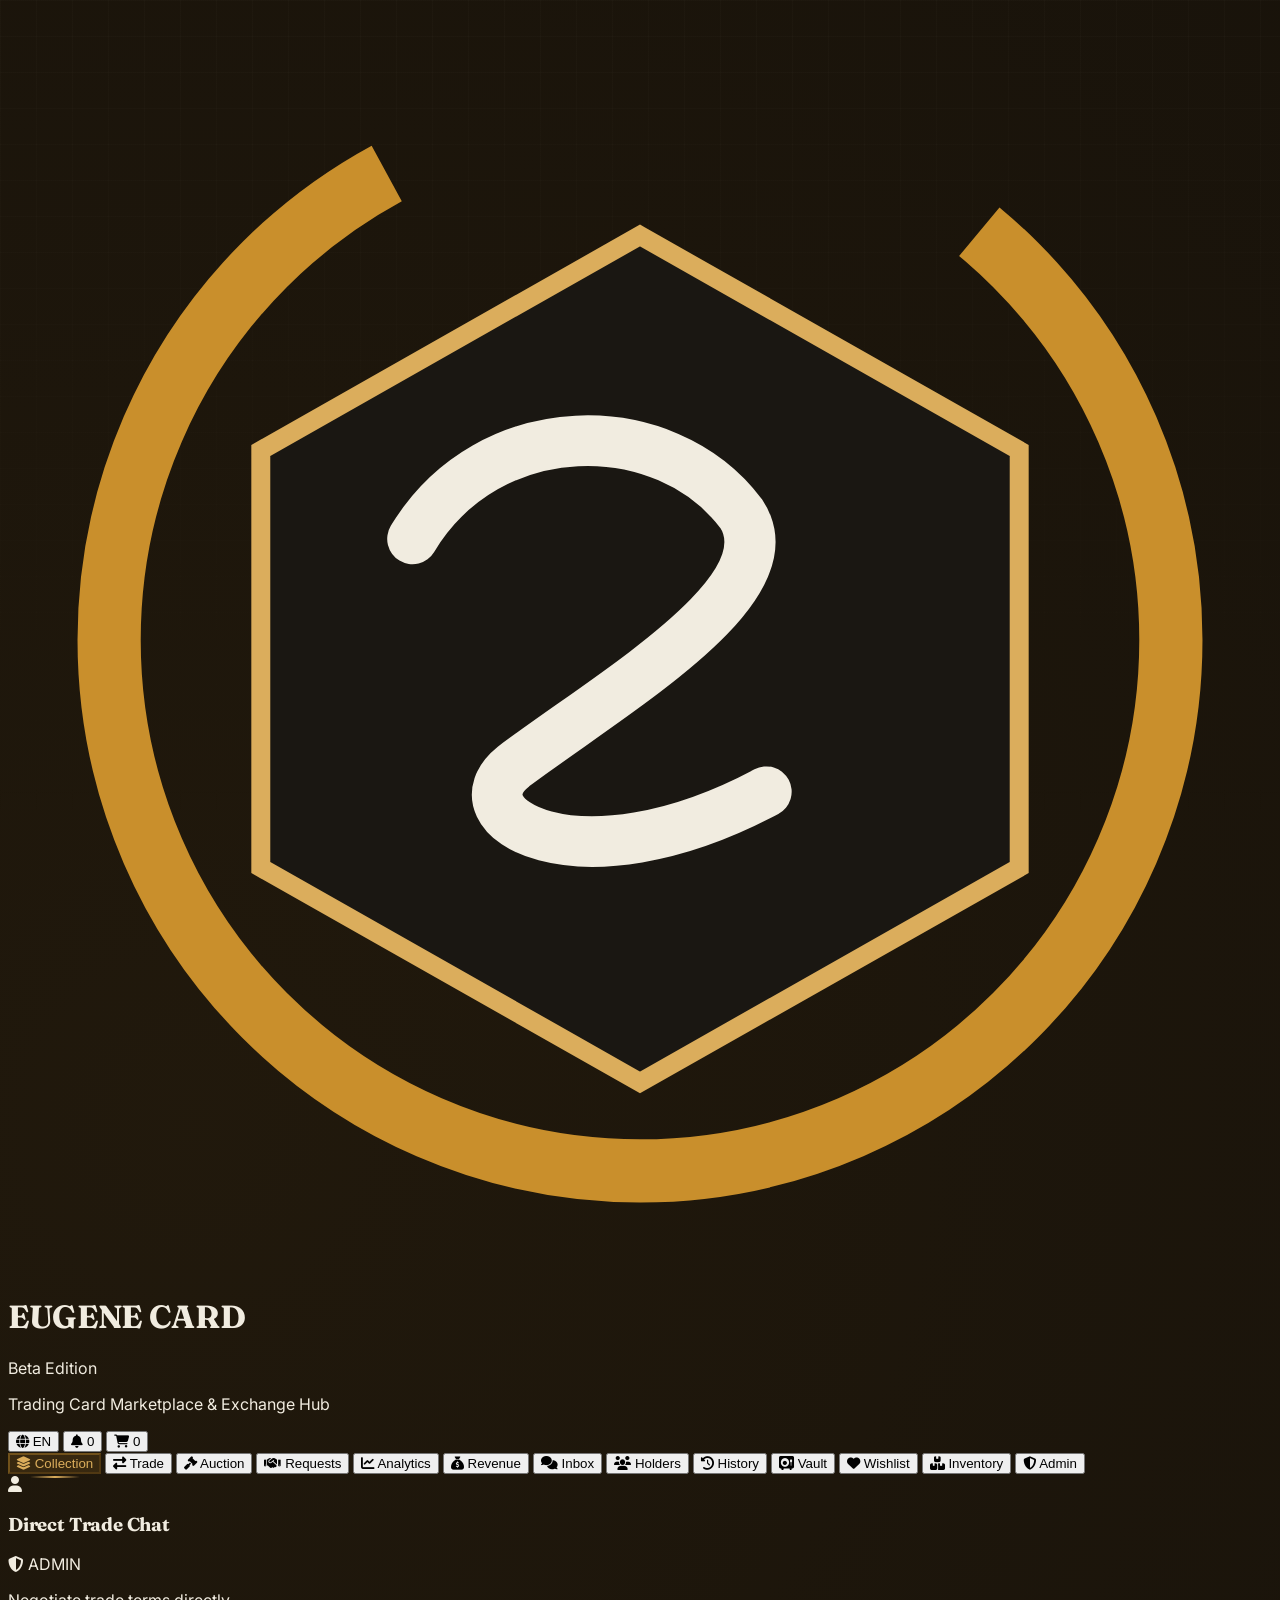
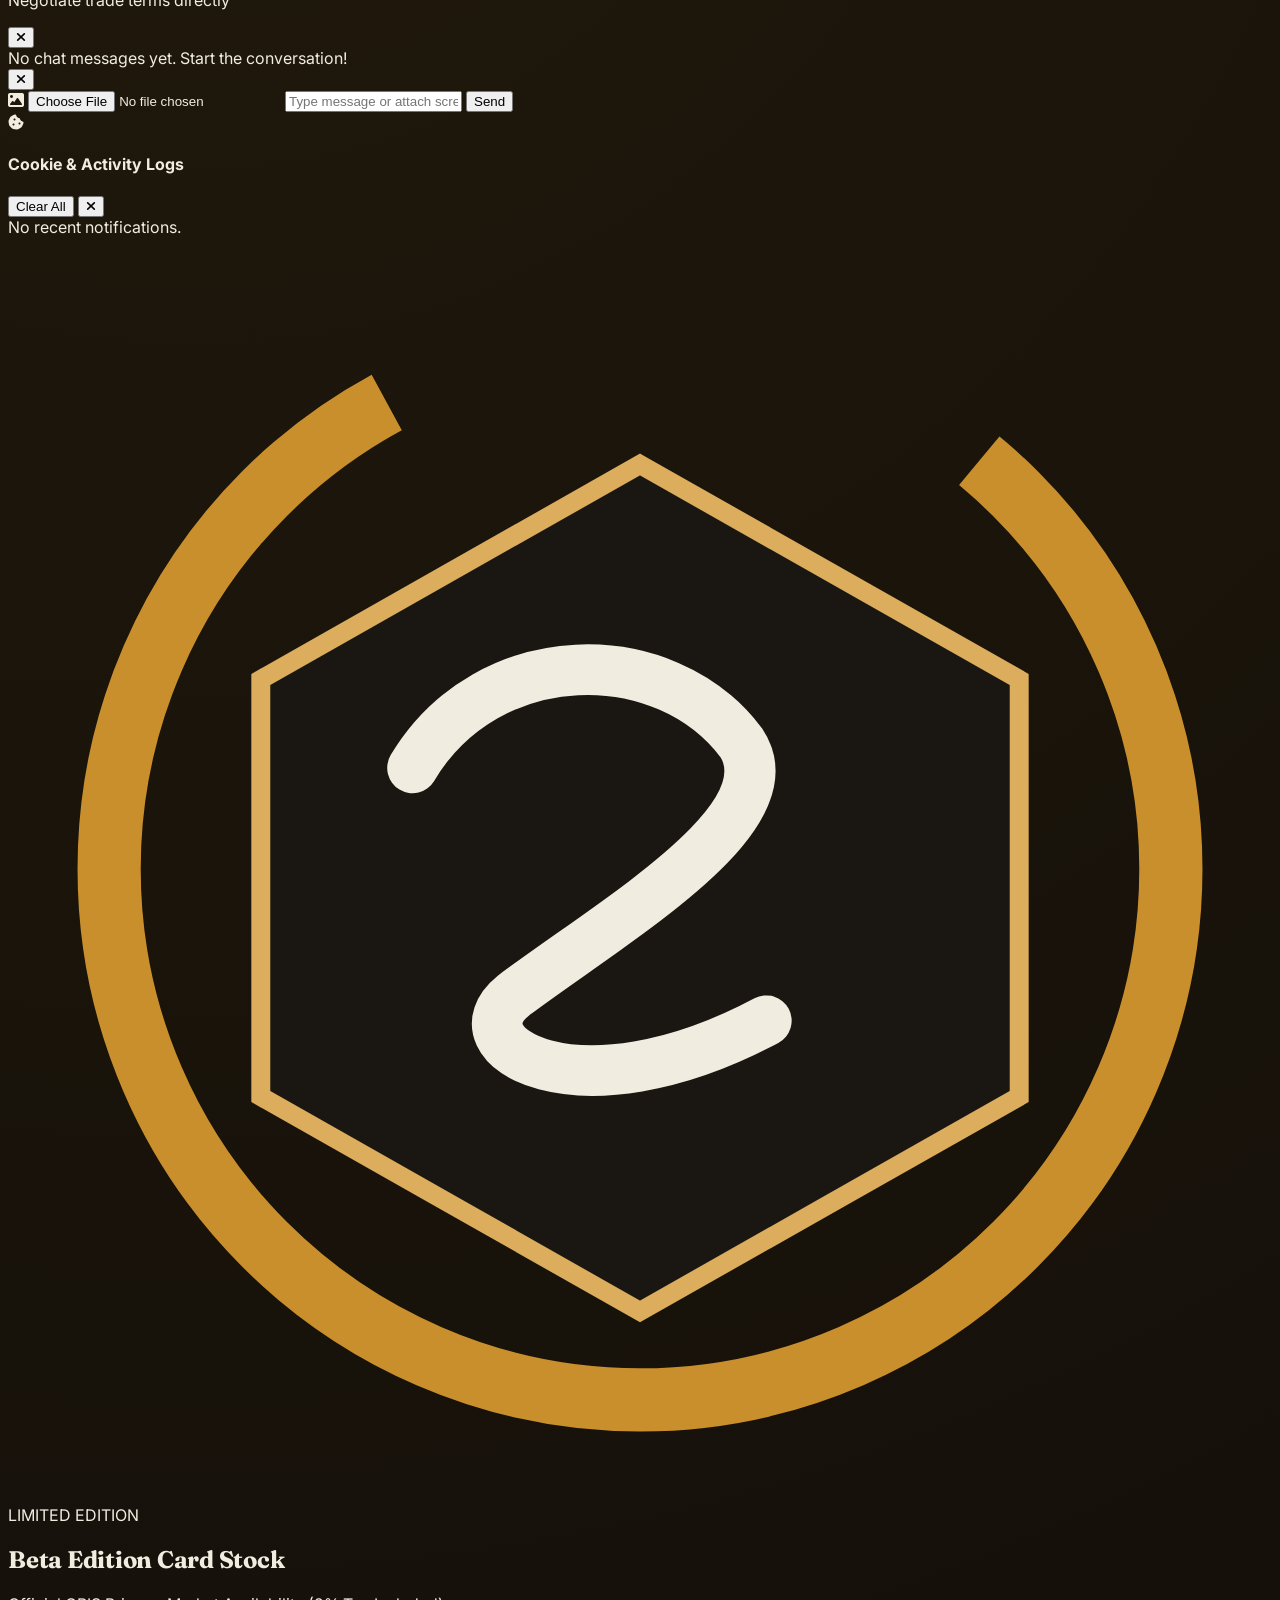
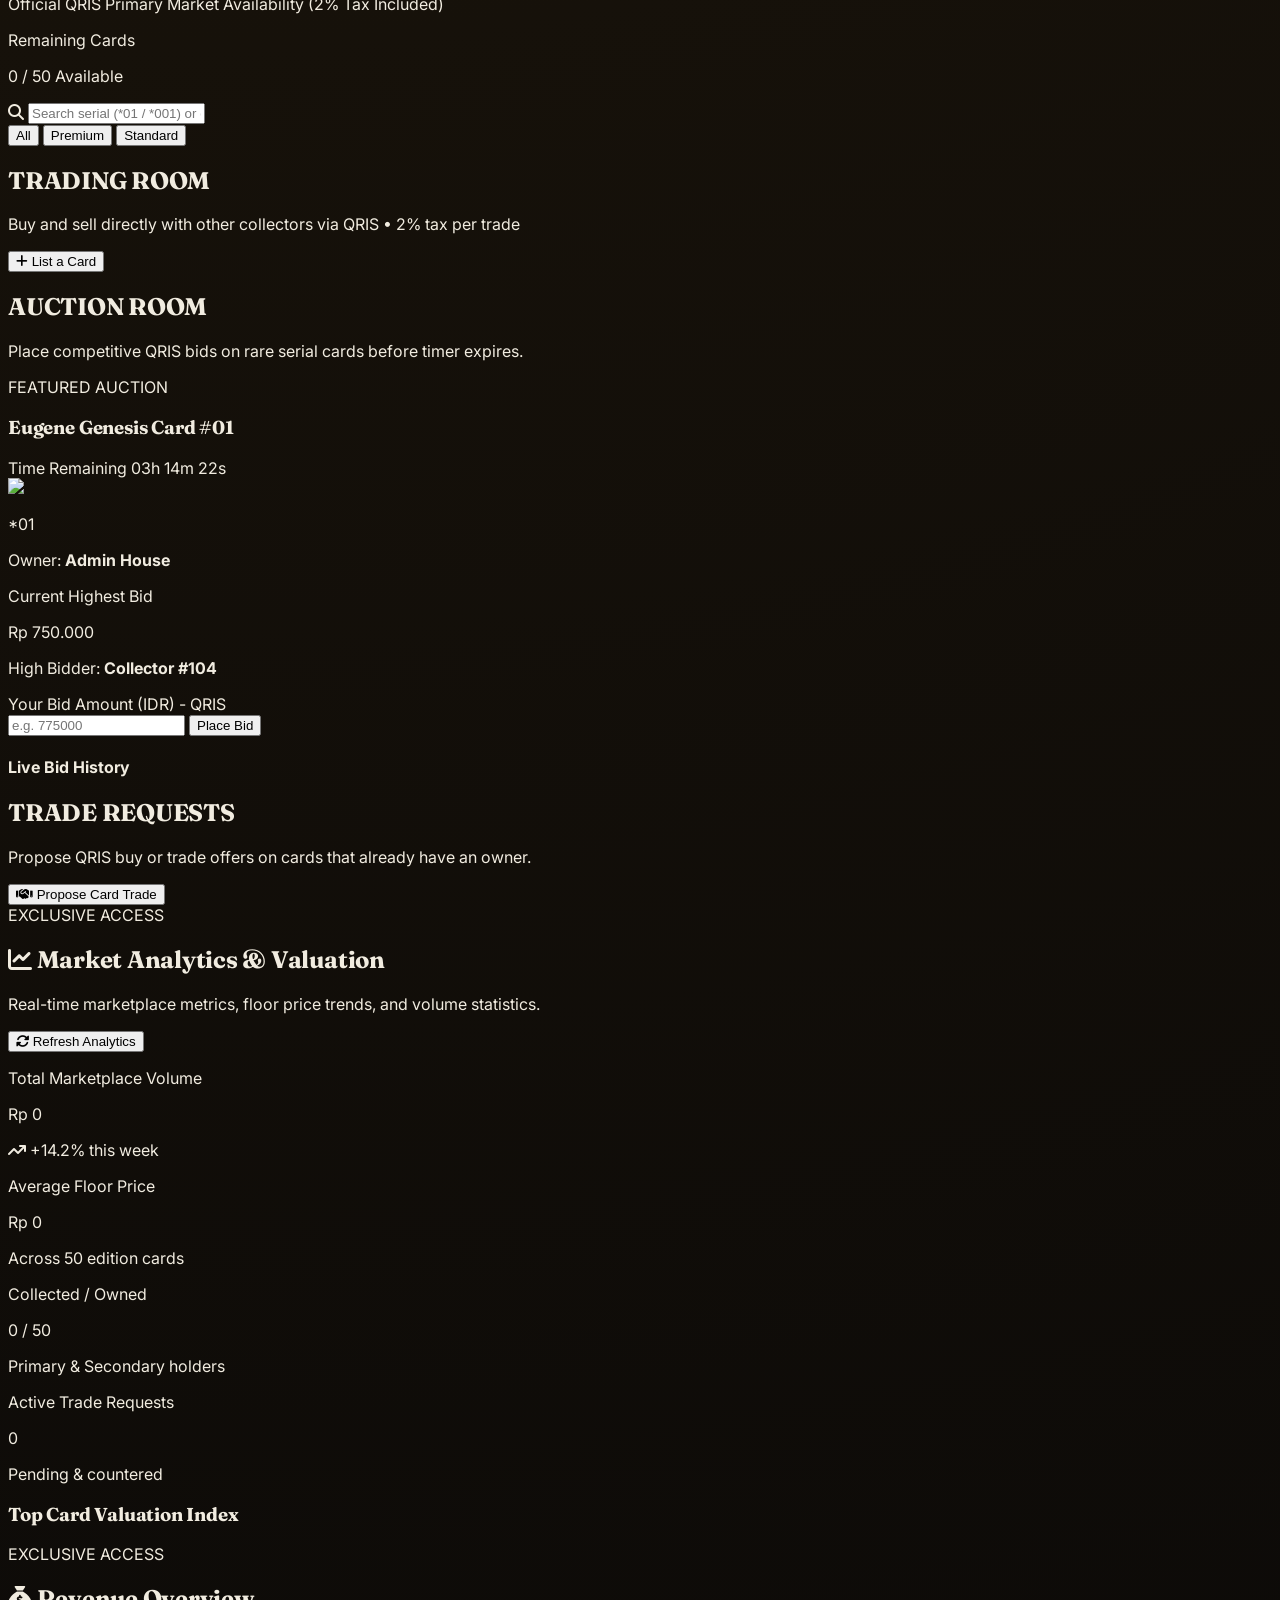
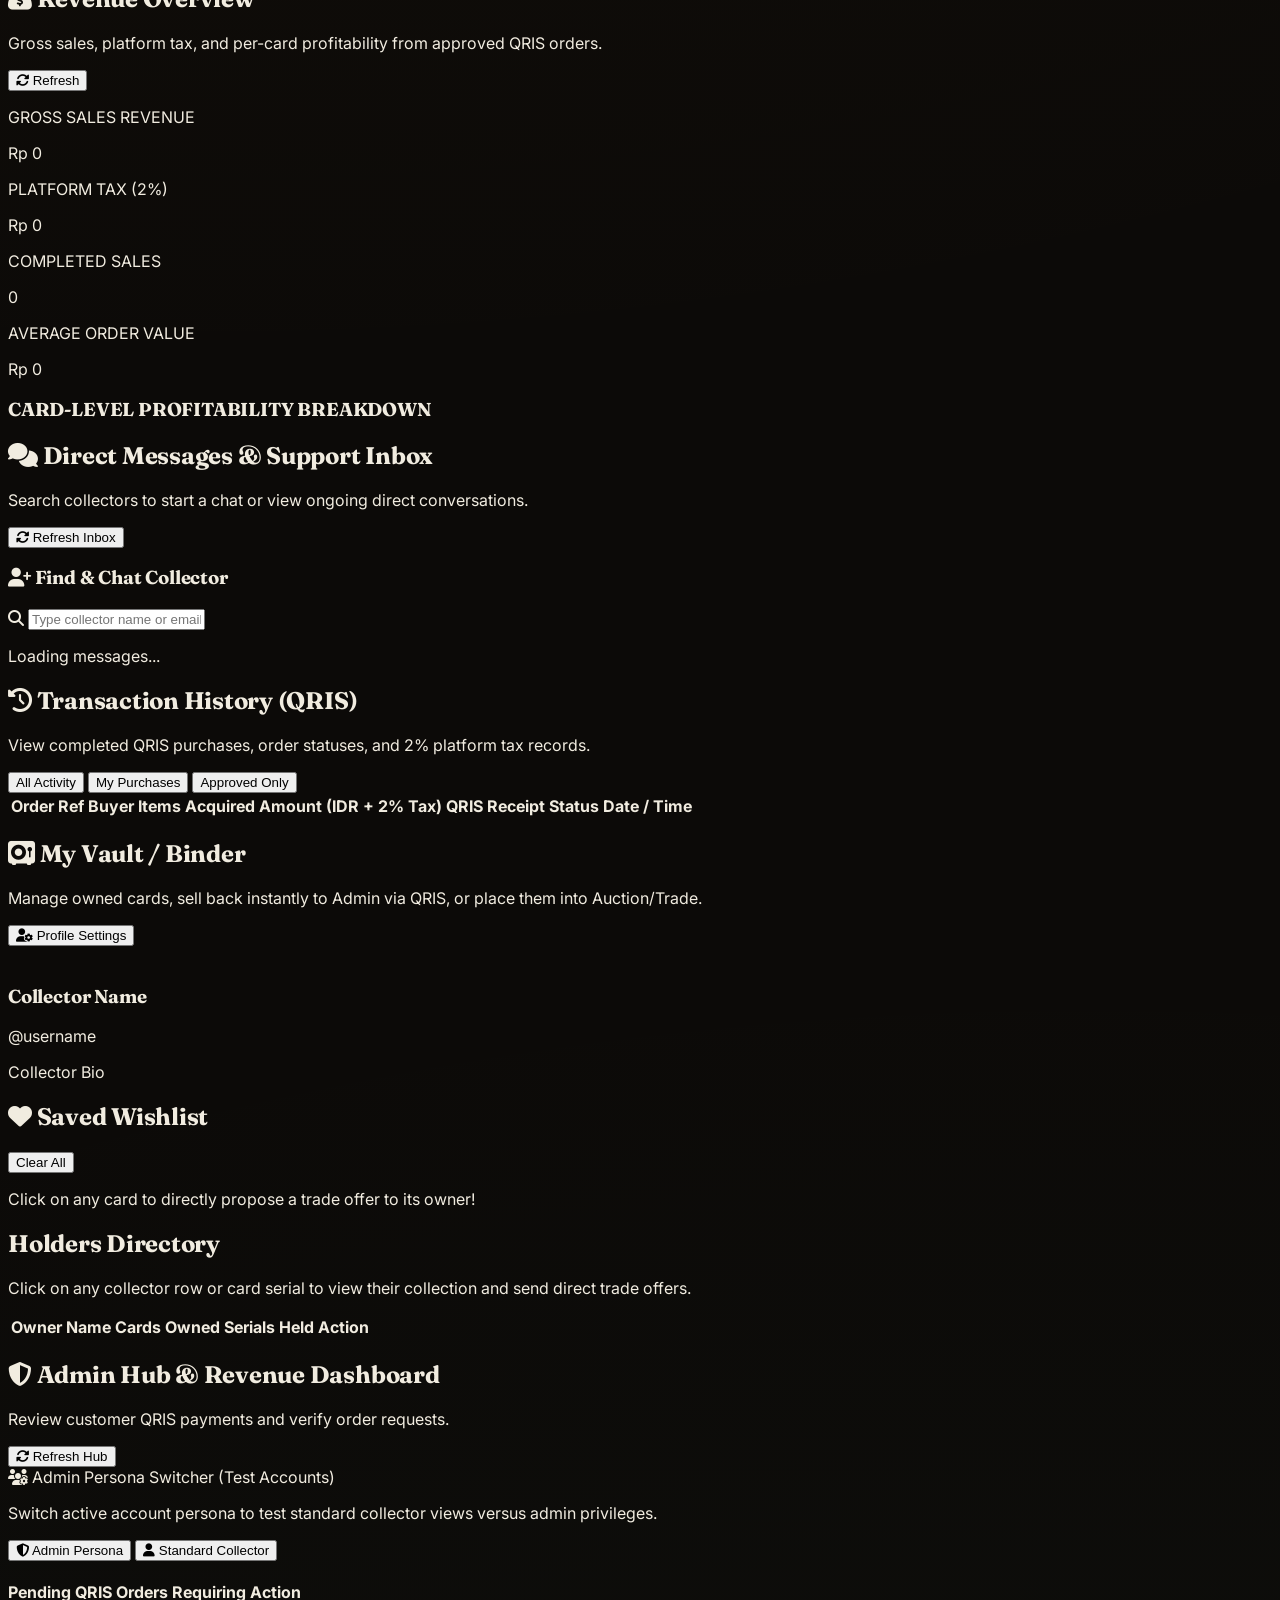
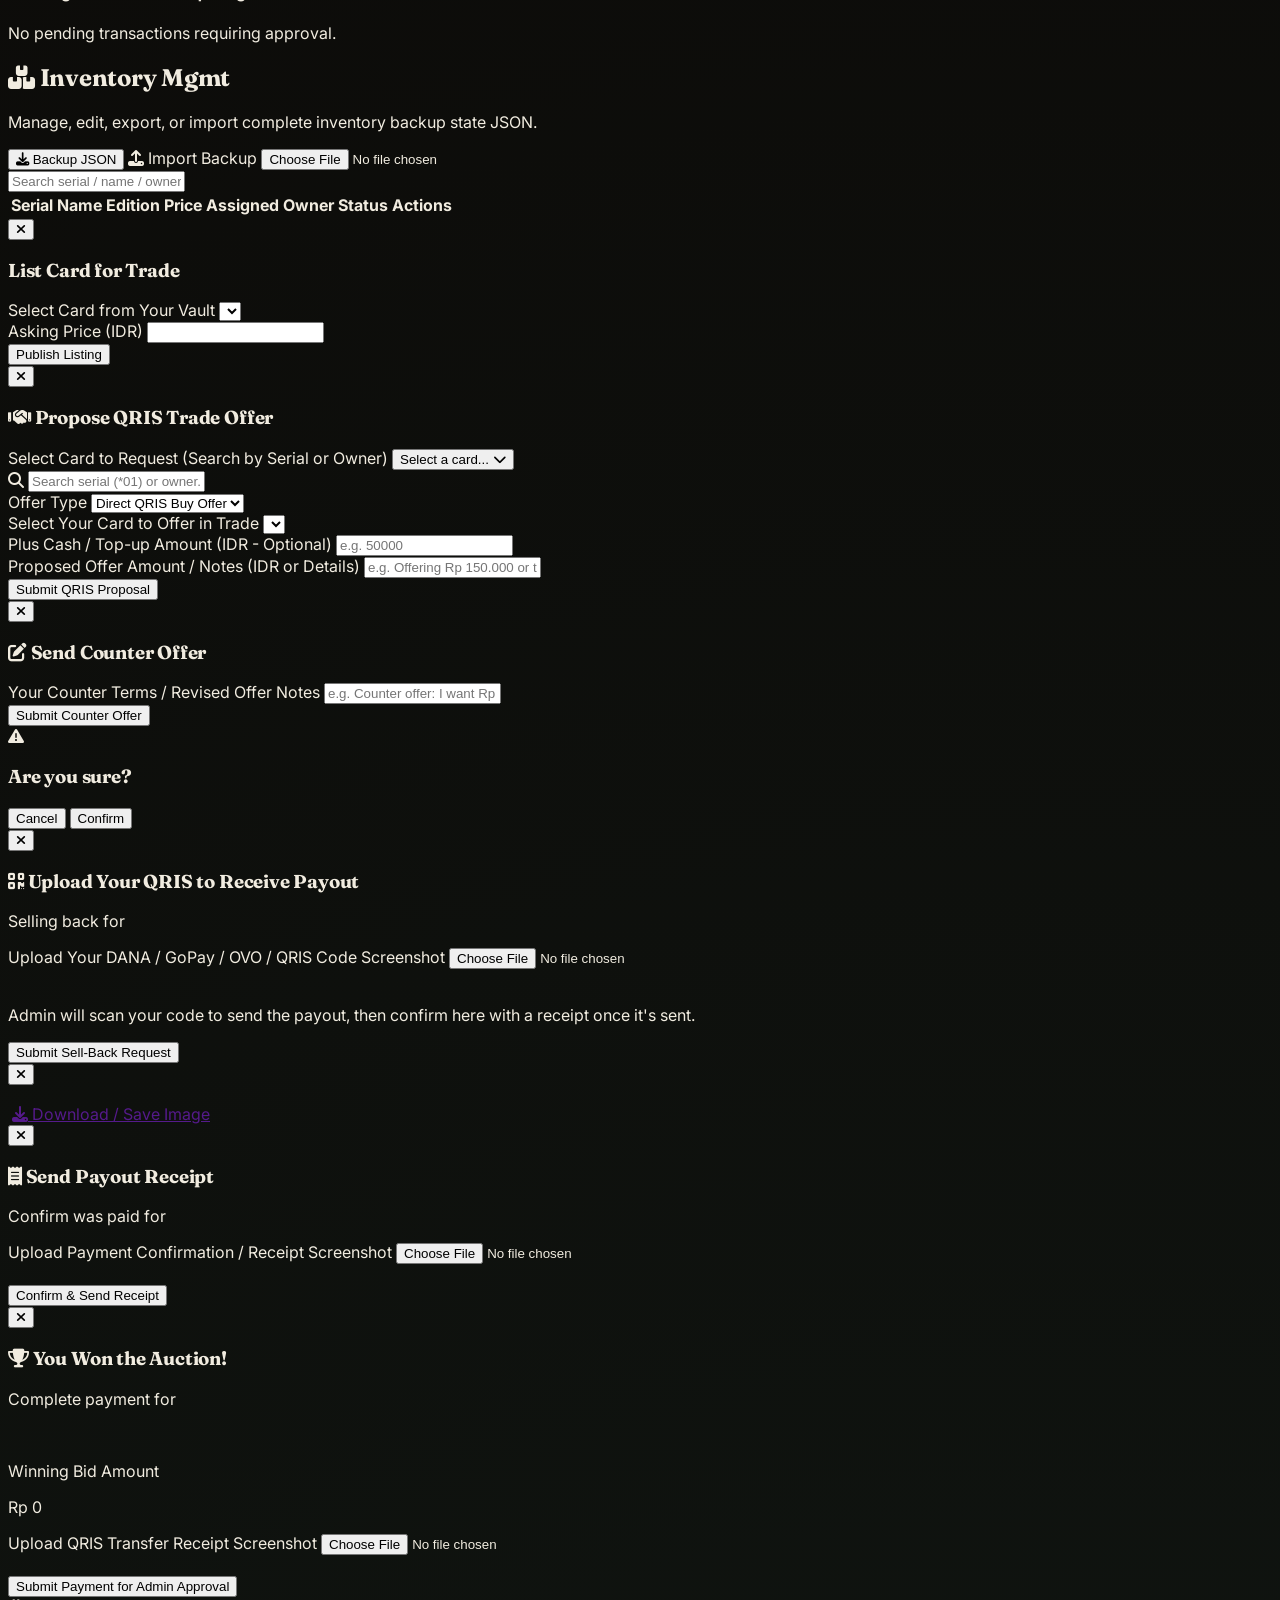
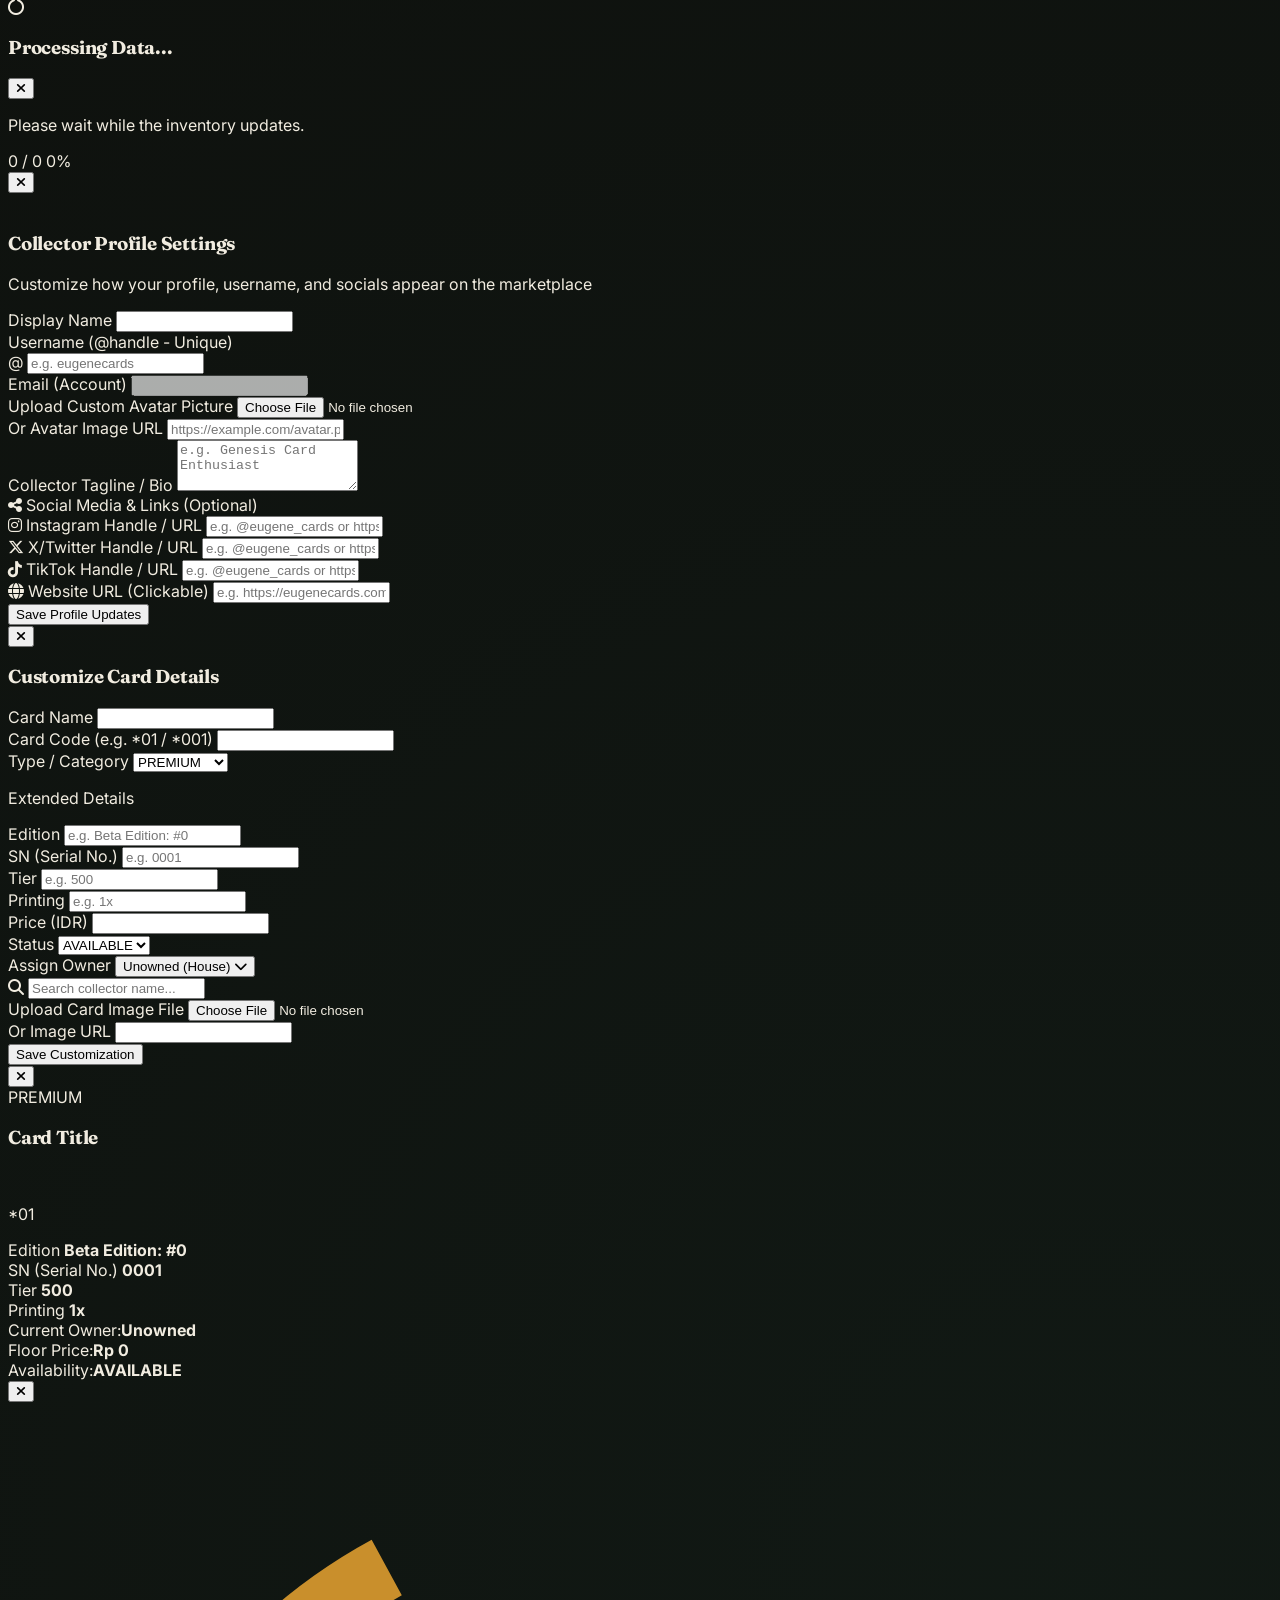
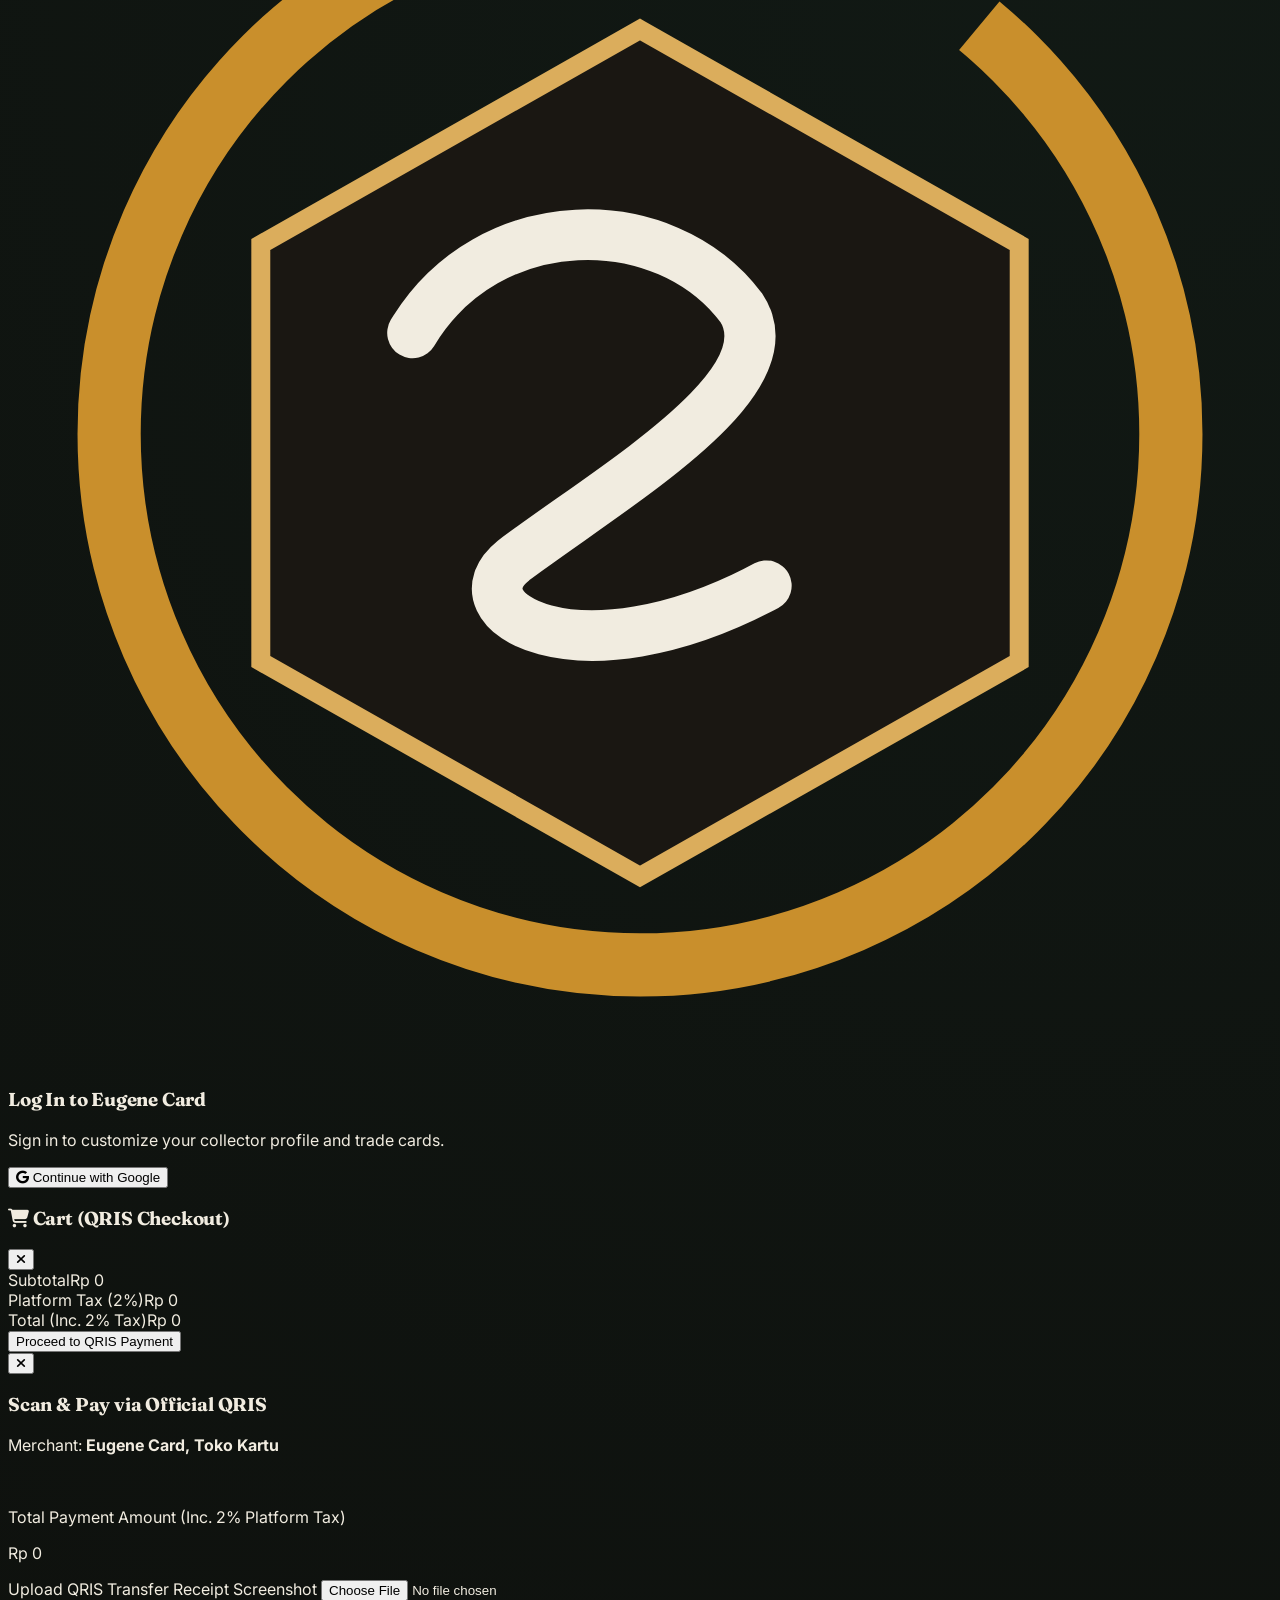
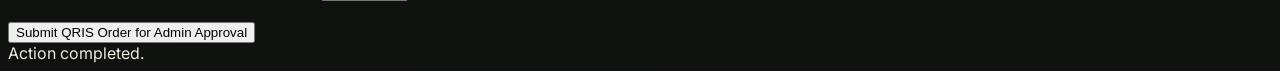
==== commit f252a25c: "Update index.html" ====
--- a/index.html
+++ b/index.html
@@ -6,7 +6,7 @@
   <title>Eugene Card Marketplace | Beta Edition</title>
 
   <!-- Browser Tab Favicon -->
-  <link rel="icon" type="image/svg+xml" href="data:image/svg+xml,<svg xmlns='http://www.w3.org/2000/svg' viewBox='0 0 100 100'><circle cx='50' cy='50' r='42' fill='none' stroke='%238b5cf6' stroke-width='5' stroke-dasharray='210 50' transform='rotate(-45 50 50)'/><polygon points='50,18 80,35 80,68 50,85 20,68 20,35' fill='%23a855f7'/><path d='M 32 42 C 38 32, 52 32, 58 40 C 62 46, 48 54, 40 60 C 35 64, 45 70, 60 62' fill='none' stroke='%23ffffff' stroke-width='4' stroke-linecap='round'/></svg>">
+  <link rel="icon" type="image/svg+xml" href="data:image/svg+xml,<svg xmlns='http://www.w3.org/2000/svg' viewBox='0 0 100 100'><circle cx='50' cy='50' r='42' fill='none' stroke='%23c98f2c' stroke-width='5' stroke-dasharray='210 50' transform='rotate(-45 50 50)'/><polygon points='50,18 80,35 80,68 50,85 20,68 20,35' fill='%231a1712'/><path d='M 32 42 C 38 32, 52 32, 58 40 C 62 46, 48 54, 40 60 C 35 64, 45 70, 60 62' fill='none' stroke='%23f1ece0' stroke-width='4' stroke-linecap='round'/></svg>">
 
   <!-- Google Firebase Compatibility SDKs (v10.7.1) -->
   <script src="https://www.gstatic.com/firebasejs/10.7.1/firebase-app-compat.js"></script>
@@ -22,11 +22,26 @@
       theme: {
         extend: {
           colors: {
-            purple: { 400: '#c084fc', 500: '#a855f7', 600: '#9333ea' },
-            violet: { 400: '#a78bfa', 500: '#8b5cf6', 600: '#7c3aed', 950: '#0f0728' },
-            emerald: { 400: '#34d399', 500: '#10b981', 600: '#059669' }
+            slate: { 50: '#f9f9f8', 100: '#f1f0ef', 200: '#e1dcd6', 300: '#c9c0b6', 400: '#aa9d8d', 500: '#8d7c68', 600: '#726455', 700: '#584d41', 800: '#3c352c', 900: '#26211d', 950: '#13110e' },
+            violet: { 50: '#f9f9f8', 100: '#f1f0ef', 200: '#e1dcd6', 300: '#c9c0b6', 400: '#aa9d8d', 500: '#8d7c68', 600: '#726455', 700: '#584d41', 800: '#3c352c', 900: '#26211d', 950: '#13110e' },
+            purple: { 50: '#fbf9f7', 100: '#f5f1eb', 200: '#f2e1c4', 300: '#e8ca96', 400: '#dbad5c', 500: '#c98f2c', 600: '#a37424', 700: '#7d5a1c', 800: '#563d13', 900: '#34260e', 950: '#1a1307' },
+            amber: { 50: '#fbf9f7', 100: '#f5f1eb', 200: '#f2e1c4', 300: '#e8ca96', 400: '#dbad5c', 500: '#c98f2c', 600: '#a37424', 700: '#7d5a1c', 800: '#563d13', 900: '#34260e', 950: '#1a1307' },
+            emerald: { 50: '#f7faf9', 100: '#ecf3f1', 200: '#ccebe2', 300: '#a3dbca', 400: '#70c7ad', 500: '#45b090', 600: '#388f75', 700: '#2b6e5a', 800: '#1d4b3d', 900: '#142e26', 950: '#0a1713' },
+            rose: { 50: '#faf7f7', 100: '#f4ecec', 200: '#efccc8', 300: '#e2a49d', 400: '#d17166', 500: '#bc4638', 600: '#99382e', 700: '#762b23', 800: '#511e18', 900: '#311411', 950: '#190a09' },
+            pink: { 50: '#faf7f7', 100: '#f4edec', 200: '#edcdc9', 300: '#dfa69f', 400: '#cd746a', 500: '#b8493d', 600: '#953c32', 700: '#732e26', 800: '#4e1f1a', 900: '#301512', 950: '#180b09' },
+            indigo: { 50: '#f7f8fa', 100: '#eceef3', 200: '#cad2ec', 300: '#a1aede', 400: '#6c80cb', 500: '#4059b5', 600: '#344893', 700: '#283871', 800: '#1b264d', 900: '#13192f', 950: '#090d18' },
+            blue: { 50: '#f7f9fa', 100: '#ecf0f3', 200: '#cbddec', 300: '#a2c3dd', 400: '#6ea2c9', 500: '#4282b3', 600: '#366a91', 700: '#295170', 800: '#1c374c', 900: '#13232f', 950: '#0a1117' },
+            teal: { 50: '#f7fafa', 100: '#edf2f2', 200: '#cee8e6', 300: '#a8d6d2', 400: '#78bfb8', 500: '#4ea69e', 600: '#408780', 700: '#316863', 800: '#214743', 900: '#162c2a', 950: '#0b1615' },
+            cyan: { 50: '#f7f9fa', 100: '#edf2f3', 200: '#cde4ea', 300: '#a6cfd9', 400: '#74b3c3', 500: '#4998ab', 600: '#3c7b8b', 700: '#2e5f6b', 800: '#1f4149', 900: '#15282d', 950: '#0b1417' },
+            red: { 50: '#fbf7f7', 100: '#f4ebec', 200: '#f1c6c9', 300: '#e6999e', 400: '#d76068', 500: '#c4313b', 600: '#9f2830', 700: '#7a1f25', 800: '#541519', 900: '#330f12', 950: '#1a0809' },
+            brass: '#c98f2c',
+            bone: '#f1ece0'
           },
-          fontFamily: { sans: ['Inter', 'sans-serif'] }
+          fontFamily: {
+            sans: ['Inter', 'sans-serif'],
+            serif: ['Fraunces', 'serif'],
+            mono: ['"JetBrains Mono"', 'ui-monospace', 'monospace']
+          }
         }
       }
     }
@@ -34,22 +49,29 @@
 
   <!-- FontAwesome Icons & Google Fonts -->
   <link rel="stylesheet" href="https://cdnjs.cloudflare.com/ajax/libs/font-awesome/6.4.0/css/all.min.css">
-  <link href="https://fonts.googleapis.com/css2?family=Inter:wght@300;400;500;600;700;800;900&display=swap" rel="stylesheet">
+  <link href="https://fonts.googleapis.com/css2?family=Inter:wght@300;400;500;600;700;800;900&family=Fraunces:opsz,wght@9..144,400;9..144,500;9..144,600;9..144,700;9..144,800&family=JetBrains+Mono:wght@400;500;600;700&display=swap" rel="stylesheet">
 
   <style>
-    body { font-family: 'Inter', sans-serif; background-color: #070314; color: #f3f4f6; }
-    
-    /* Modern Glassmorphism & Cyber Theme */
+    /* =========================================================
+       EUGENE CARD — "THE VAULT LEDGER" DESIGN SYSTEM
+       A grading-house aesthetic: engraved plates, brass fixtures,
+       ledger typography, foil authentication seals.
+    ========================================================= */
     :root {
-      --ec-glow: rgba(168, 85, 247, 0.25);
-      --ec-panel: rgba(15, 7, 40, 0.75);
-    }
+      --ink: #0c0a08; --ink-2: #13110e; --panel: #1a1712; --panel-2: #201c16;
+      --hairline: rgba(241,236,224,.09); --hairline-strong: rgba(241,236,224,.16);
+      --brass: #c98f2c; --brass-light: #dbad5c; --brass-dim: #7d5a1c;
+      --verdant: #45b090; --wine: #bc4638; --sapphire: #6c80cb;
+      --bone: #f1ece0; --bone-dim: #a79a8b;
+    }
+
+    body { font-family: 'Inter', sans-serif; background-color: var(--ink); color: var(--bone); }
 
     body {
       background:
-        radial-gradient(circle at 15% 10%, rgba(139, 92, 246, 0.18), transparent 40%),
-        radial-gradient(circle at 85% 85%, rgba(236, 72, 153, 0.15), transparent 40%),
-        #070314;
+        radial-gradient(circle at 15% 10%, rgba(201,143,44,.11), transparent 40%),
+        radial-gradient(circle at 85% 85%, rgba(69,176,144,.09), transparent 40%),
+        var(--ink);
       overflow-x: hidden;
     }
 
@@ -59,70 +81,79 @@
       inset: 0;
       pointer-events: none;
       background-image:
-        linear-gradient(rgba(255, 255, 255, 0.02) 1px, transparent 1px),
-        linear-gradient(90deg, rgba(255, 255, 255, 0.02) 1px, transparent 1px);
+        linear-gradient(rgba(241,236,224,.02) 1px, transparent 1px),
+        linear-gradient(90deg, rgba(241,236,224,.02) 1px, transparent 1px);
       background-size: 36px 36px;
       mask-image: linear-gradient(to bottom, black, transparent);
       z-index: -1;
     }
 
+    h1, h2, h3, .font-display { font-family: 'Fraunces', serif; letter-spacing: -.01em; }
+    .ec-plate { font-family: 'JetBrains Mono', ui-monospace, monospace; letter-spacing: .03em; }
+    ::selection { background: var(--brass); color: #1a1307; }
+    :focus-visible { outline: 2px solid var(--brass-light); outline-offset: 2px; border-radius: 6px; }
+    @media (prefers-reduced-motion: reduce) { *,*::before,*::after { transition-duration:.001ms!important; animation-duration:.001ms!important; } }
+
+    /* ---- Graded slab card component ---- */
     .card-holo-premium {
-      background: linear-gradient(135deg, rgba(30, 27, 75, 0.8) 0%, rgba(76, 29, 149, 0.6) 50%, rgba(131, 24, 67, 0.6) 100%);
-      border: 1px solid rgba(216, 180, 254, 0.4);
-      box-shadow: 0 0 25px rgba(168, 85, 247, 0.2);
-      transition: all 0.3s cubic-bezier(0.4, 0, 0.2, 1);
-    }
-    .card-holo-premium:hover { border-color: rgba(216, 180, 254, 0.9); transform: translateY(-5px) scale(1.02); box-shadow: 0 12px 30px rgba(168, 85, 247, 0.35); }
-    
+      background: linear-gradient(165deg, #1f1a10 0%, #191510 55%, #150f0a 100%);
+      border: 1px solid rgba(201,143,44,.35);
+      box-shadow: 0 0 0 1px rgba(201,143,44,.06) inset, 0 14px 30px rgba(0,0,0,.35);
+      transition: transform .3s cubic-bezier(.4,0,.2,1), box-shadow .3s ease, border-color .3s ease;
+    }
+    .card-holo-premium:hover { border-color: rgba(219,173,92,.75); transform: translateY(-5px); box-shadow: 0 18px 34px rgba(201,143,44,.16); }
+
     .card-holo-standard {
-      background: linear-gradient(135deg, rgba(15, 23, 42, 0.8) 0%, rgba(30, 27, 75, 0.7) 100%);
-      border: 1px solid rgba(139, 92, 246, 0.3);
-      box-shadow: 0 0 15px rgba(139, 92, 246, 0.15);
-      transition: all 0.3s cubic-bezier(0.4, 0, 0.2, 1);
-    }
-    .card-holo-standard:hover { border-color: rgba(139, 92, 246, 0.8); transform: translateY(-5px) scale(1.02); box-shadow: 0 12px 30px rgba(139, 92, 246, 0.25); }
-    
+      background: linear-gradient(165deg, #171a1f 0%, #141519 55%, #100f10 100%);
+      border: 1px solid rgba(108,128,203,.28);
+      box-shadow: 0 0 0 1px rgba(108,128,203,.05) inset, 0 14px 30px rgba(0,0,0,.35);
+      transition: transform .3s cubic-bezier(.4,0,.2,1), box-shadow .3s ease, border-color .3s ease;
+    }
+    .card-holo-standard:hover { border-color: rgba(108,128,203,.7); transform: translateY(-5px); box-shadow: 0 18px 34px rgba(108,128,203,.14); }
+
     ::-webkit-scrollbar { width: 6px; height: 6px; }
-    ::-webkit-scrollbar-track { background: #070314; }
-    ::-webkit-scrollbar-thumb { background: #2e1065; border-radius: 9999px; }
+    ::-webkit-scrollbar-track { background: var(--ink); }
+    ::-webkit-scrollbar-thumb { background: #35302a; border-radius: 9999px; }
 
     .premium-panel {
-      background: linear-gradient(145deg, rgba(20, 10, 48, 0.85), rgba(7, 3, 20, 0.8));
+      background: linear-gradient(165deg, var(--panel-2), var(--ink-2));
       backdrop-filter: blur(20px);
-      border: 1px solid rgba(168, 85, 247, 0.2);
+      border: 1px solid var(--hairline);
+      border-top-color: var(--hairline-strong);
       box-shadow: 0 20px 60px rgba(0, 0, 0, 0.5);
     }
 
-    button, a, input, select {
-      transition: all .2s ease;
-    }
-
-    button:hover:not(:disabled), a:hover {
-      transform: translateY(-1px);
-    }
-
-    .card-holo-premium, .card-holo-standard {
-      position: relative;
-      overflow: hidden;
-    }
+    button, a, input, select { transition: all .2s ease; }
+    button:hover:not(:disabled), a:hover { transform: translateY(-1px); }
+
+    .card-holo-premium, .card-holo-standard { position: relative; overflow: hidden; }
+    .ec-label-premium { background: linear-gradient(90deg, #dbad5c, #c98f2c 55%, #a37424); box-shadow: 0 1px 0 rgba(0,0,0,.25); }
+    .ec-label-standard { background: linear-gradient(90deg, #a1aede, #6c80cb 55%, #4059b5); box-shadow: 0 1px 0 rgba(0,0,0,.25); }
 
     .card-holo-premium::before, .card-holo-standard::before {
       content: "";
       position: absolute;
       inset: -80%;
-      background: linear-gradient(120deg, transparent 35%, rgba(255, 255, 255, 0.15), transparent 65%);
-      transform: translateX(-60%) rotate(20deg);
-      transition: .7s;
+      background: linear-gradient(115deg, transparent 42%, rgba(241,236,224,.09) 50%, transparent 58%);
+      transform: translateX(-55%) rotate(14deg);
+      transition: transform .9s cubic-bezier(.2,0,.1,1);
       pointer-events: none;
     }
-
-    .card-holo-premium:hover::before, .card-holo-standard:hover::before {
-      transform: translateX(60%) rotate(20deg);
-    }
+    .card-holo-premium:hover::before, .card-holo-standard:hover::before { transform: translateX(55%) rotate(14deg); }
+
+    /* corner authentication seal */
+    .card-holo-premium::after, .card-holo-standard::after {
+      content: "✓";
+      position: absolute; top: 8px; right: 8px; width: 18px; height: 18px;
+      border-radius: 999px; display: flex; align-items: center; justify-content: center;
+      font-size: 9px; font-weight: 700; pointer-events: none; z-index: 2;
+    }
+    .card-holo-premium::after { background: conic-gradient(from 200deg, #f2e1c4, #c98f2c, #7d5a1c, #dbad5c, #f2e1c4); color: #2a1c07; box-shadow: 0 1px 4px rgba(0,0,0,.5); }
+    .card-holo-standard::after { background: conic-gradient(from 200deg, #cad2ec, #6c80cb, #283871, #a1aede, #cad2ec); color: #10142a; box-shadow: 0 1px 4px rgba(0,0,0,.5); }
 
     .stat-card {
-      background: linear-gradient(135deg, rgba(30, 27, 75, 0.75), rgba(7, 3, 20, 0.8));
-      border: 1px solid rgba(168, 85, 247, 0.2);
+      background: linear-gradient(160deg, var(--panel-2), var(--ink-2));
+      border: 1px solid var(--hairline);
       border-radius: 1.25rem;
       padding: 1rem;
     }
@@ -131,16 +162,25 @@
       padding: 3rem;
       text-align: center;
       border-radius: 1.5rem;
-      background: rgba(15, 7, 40, 0.6);
-      border: 1px dashed rgba(168, 85, 247, 0.25);
+      background: rgba(26,23,18,.55);
+      border: 1px dashed var(--hairline-strong);
+      color: var(--bone-dim);
     }
 
     /* Fixed Bottom Nav Active Styling */
     .bottom-nav-item.active {
-      color: #c084fc;
-      background: rgba(168, 85, 247, 0.15);
-      border-color: rgba(168, 85, 247, 0.4);
-    }
+      color: var(--brass-light);
+      background: rgba(201,143,44,.15);
+      border-color: rgba(201,143,44,.4);
+    }
+    .bottom-nav-item.active::after {
+      content: "";
+      position: absolute;
+      bottom: -6px; left: 22%; right: 22%; height: 2px;
+      background: linear-gradient(90deg, transparent, var(--brass-light), transparent);
+      border-radius: 999px;
+    }
+    .bottom-nav-item { position: relative; }
 
     .mobile-safe-bottom {
       padding-bottom: calc(85px + env(safe-area-inset-bottom));
@@ -179,15 +219,16 @@
     }
   </style>
 </head>
-<body class="min-h-screen flex flex-col justify-between selection:bg-purple-500 selection:text-white relative pb-24 md:pb-28">
+<body class="min-h-screen flex flex-col justify-between selection:bg-amber-500 selection:text-slate-950 relative pb-24 md:pb-28">
 
   <!-- Embedded Logo SVG -->
   <svg style="display: none;">
     <defs>
       <g id="eugene-logo-mark">
-        <circle cx="50" cy="50" r="42" fill="none" stroke="#8b5cf6" stroke-width="5" stroke-dasharray="210 50" transform="rotate(-45 50 50)"/>
-        <polygon points="50,18 80,35 80,68 50,85 20,68 20,35" fill="#a855f7"/>
-        <path d="M 32 42 C 38 32, 52 32, 58 40 C 62 46, 48 54, 40 60 C 35 64, 45 70, 60 62" fill="none" stroke="#ffffff" stroke-width="4" stroke-linecap="round"/>
+        <circle cx="50" cy="50" r="42" fill="none" stroke="#c98f2c" stroke-width="5" stroke-dasharray="210 50" transform="rotate(-45 50 50)"/>
+        <polygon points="50,18 80,35 80,68 50,85 20,68 20,35" fill="#1a1712"/>
+        <polygon points="50,18 80,35 80,68 50,85 20,68 20,35" fill="none" stroke="#dbad5c" stroke-width="1.5"/>
+        <path d="M 32 42 C 38 32, 52 32, 58 40 C 62 46, 48 54, 40 60 C 35 64, 45 70, 60 62" fill="none" stroke="#f1ece0" stroke-width="4" stroke-linecap="round"/>
       </g>
     </defs>
   </svg>
@@ -3067,41 +3108,43 @@
         const isWishlisted = wishlist.has(card.id);
 
         return `
-          <div class="${isPremium ? 'card-holo-premium' : 'card-holo-standard'} rounded-2xl p-3 flex flex-col justify-between relative cursor-pointer" onclick="openCardDetailModal('${card.id}')">
-            <div class="flex items-center justify-between mb-2" onclick="event.stopPropagation()">
-              <span class="text-[9px] font-black uppercase px-2 py-0.5 rounded-full ${isPremium ? 'bg-purple-500/20 text-purple-300 border border-purple-500/30' : 'bg-violet-500/20 text-violet-300 border border-violet-500/30'}">${card.type}</span>
-              <button onclick="toggleWishlist('${card.id}')" class="text-xs ${isWishlisted ? 'text-pink-500' : 'text-purple-300/40 hover:text-pink-400'} transition-colors">
+          <div class="${isPremium ? 'card-holo-premium' : 'card-holo-standard'} rounded-2xl flex flex-col justify-between relative cursor-pointer" onclick="openCardDetailModal('${card.id}')">
+            <div class="${isPremium ? 'ec-label-premium' : 'ec-label-standard'} rounded-t-2xl flex items-center justify-between px-2.5 py-1.5" onclick="event.stopPropagation()">
+              <span class="text-[8px] font-black uppercase tracking-[0.14em] ${isPremium ? 'text-amber-950' : 'text-blue-950'}">${card.type}</span>
+              <button onclick="toggleWishlist('${card.id}')" class="text-xs ${isWishlisted ? 'text-rose-700' : (isPremium ? 'text-amber-950/55 hover:text-rose-700' : 'text-blue-950/55 hover:text-rose-700')} transition-colors">
                 <i class="fa-solid fa-heart"></i>
               </button>
             </div>
 
-            <div class="w-full aspect-[4/5] bg-violet-950/80 rounded-xl border border-purple-500/20 p-1.5 flex flex-col justify-between mb-2 text-center overflow-hidden">
-              <div class="w-full h-full flex items-center justify-center overflow-hidden rounded-lg bg-violet-900/40">
-                <img src="${card.imgUrl}" loading="lazy" class="w-full h-full object-contain">
+            <div class="p-3 flex flex-col justify-between flex-1">
+              <div class="w-full aspect-[4/5] bg-slate-950/80 rounded-xl border border-slate-800 p-1.5 flex flex-col justify-between mb-2 text-center overflow-hidden">
+                <div class="w-full h-full flex items-center justify-center overflow-hidden rounded-lg bg-slate-900">
+                  <img src="${card.imgUrl}" loading="lazy" class="w-full h-full object-contain">
+                </div>
               </div>
-            </div>
-
-            <p class="text-center font-black ${isPremium ? 'text-purple-400' : 'text-purple-300'} font-mono mb-1">${card.serial}</p>
-
-            <div class="space-y-1.5" onclick="event.stopPropagation()">
-              <p class="text-[11px] font-extrabold text-white truncate">${card.name}</p>
-              <div class="flex items-center justify-between">
-                <span class="text-xs font-mono text-emerald-400 font-extrabold">${formatIDR(card.price)}</span>
-                <span class="text-[9px] text-purple-200/60 truncate max-w-[80px]">${card.owner || 'Unowned'}</span>
+
+              <p class="ec-plate text-center font-bold text-sm ${isPremium ? 'text-amber-400' : 'text-blue-400'} mb-1">${card.serial}</p>
+
+              <div class="space-y-1.5" onclick="event.stopPropagation()">
+                <p class="text-[11px] font-extrabold text-white truncate">${card.name}</p>
+                <div class="flex items-center justify-between">
+                  <span class="ec-plate text-xs text-emerald-400 font-bold">${formatIDR(card.price)}</span>
+                  <span class="text-[9px] text-slate-400 truncate max-w-[80px]">${card.owner || 'Unowned'}</span>
+                </div>
+
+                ${!isSold ? `
+                  <button onclick="addToCart('${card.id}')" class="w-full py-1.5 bg-amber-500 hover:bg-amber-400 text-slate-950 font-extrabold text-[10px] rounded-xl transition-all">${i18nDict[currentLanguage].btnAddToCart}</button>
+                ` : `
+                  <button disabled class="w-full py-1.5 bg-slate-950 text-slate-600 font-bold text-[10px] rounded-xl cursor-not-allowed">${i18nDict[currentLanguage].btnOwned}</button>
+                `}
               </div>
-
-              ${!isSold ? `
-                <button onclick="addToCart('${card.id}')" class="w-full py-1.5 bg-purple-600 hover:bg-purple-500 text-white font-extrabold text-[10px] rounded-xl transition-all shadow">${i18nDict[currentLanguage].btnAddToCart}</button>
-              ` : `
-                <button disabled class="w-full py-1.5 bg-violet-950 text-purple-300/40 font-bold text-[10px] rounded-xl cursor-not-allowed border border-purple-500/10">${i18nDict[currentLanguage].btnOwned}</button>
-              `}
             </div>
           </div>
         `;
       }).join('');
 
       if (visibleCardCount < filtered.length) {
-        grid.innerHTML += `<div id="scroll-sentinel" class="col-span-full h-10 flex items-center justify-center text-xs text-purple-300/50 font-mono">Loading more cards...</div>`;
+        grid.innerHTML += `<div id="scroll-sentinel" class="col-span-full h-10 flex items-center justify-center text-xs text-slate-500 ec-plate">Loading more cards...</div>`;
         setupScrollSentinel(filtered.length);
       }
     }
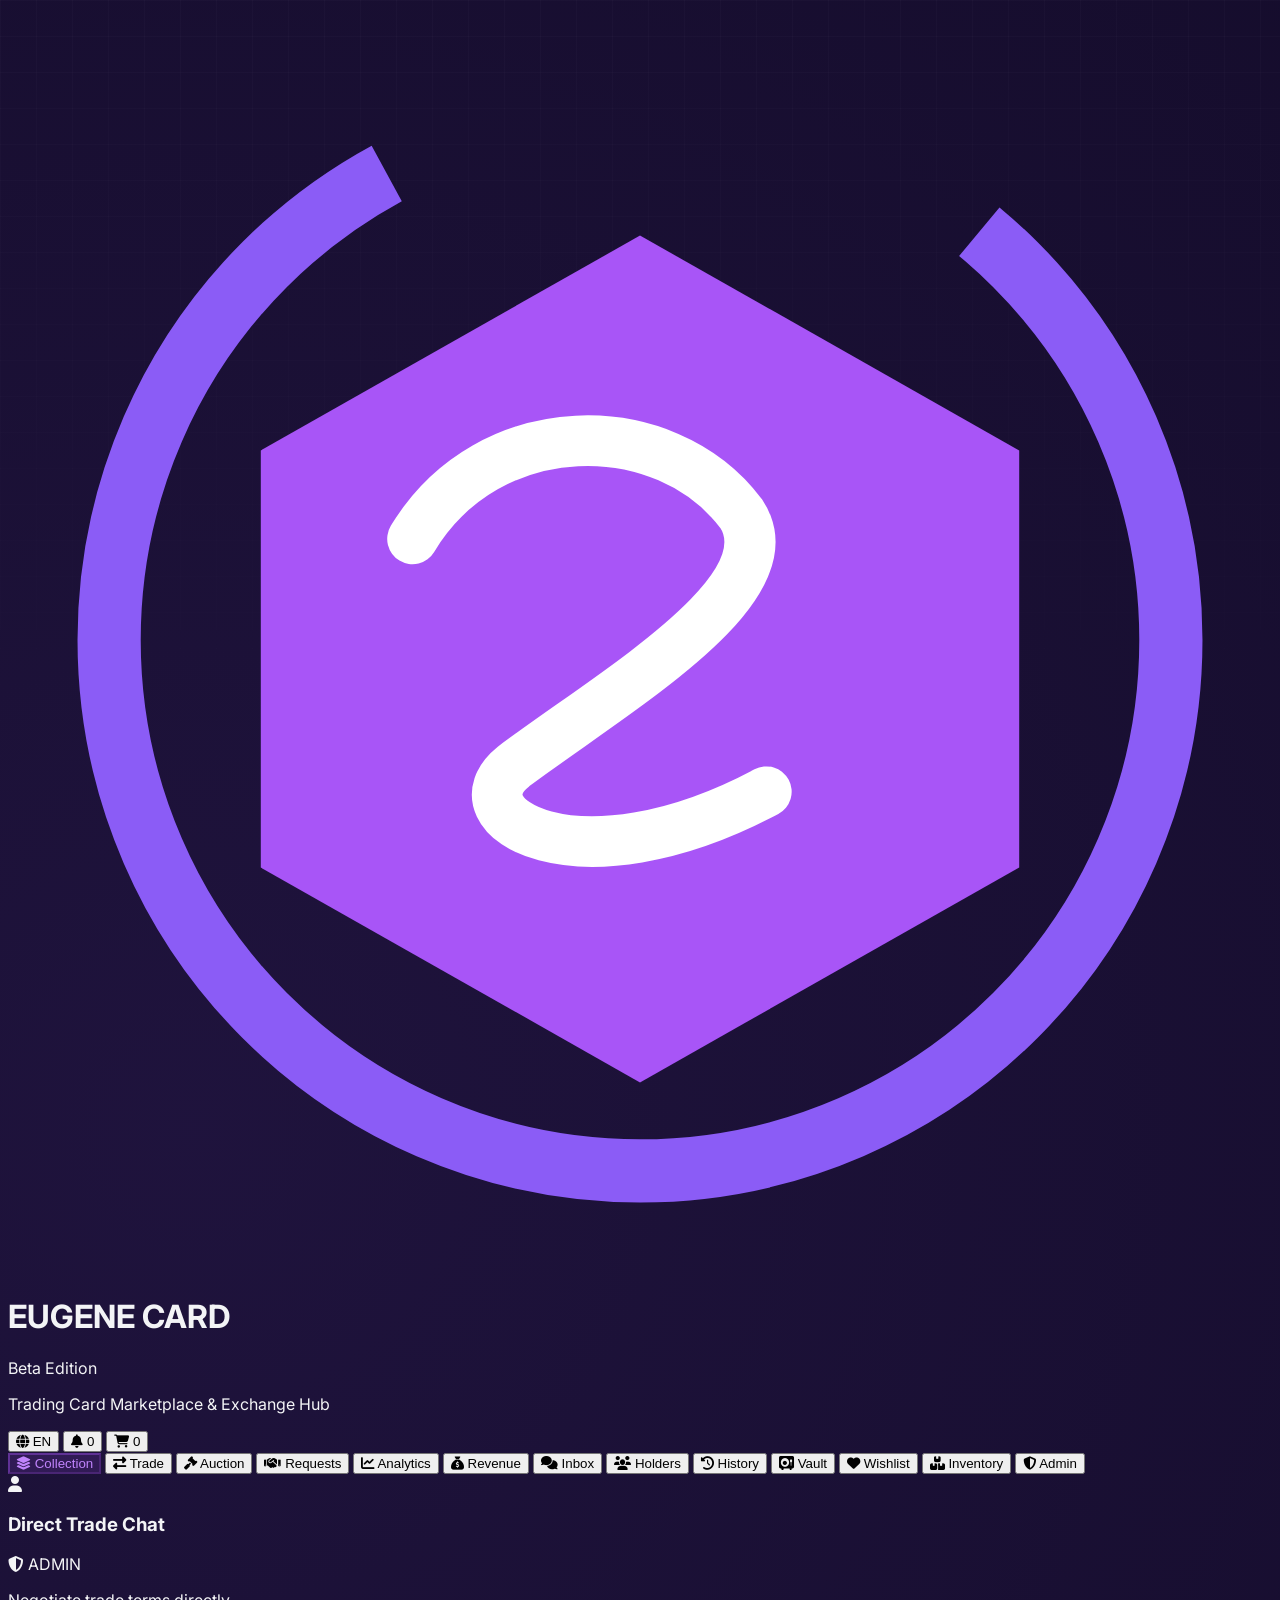
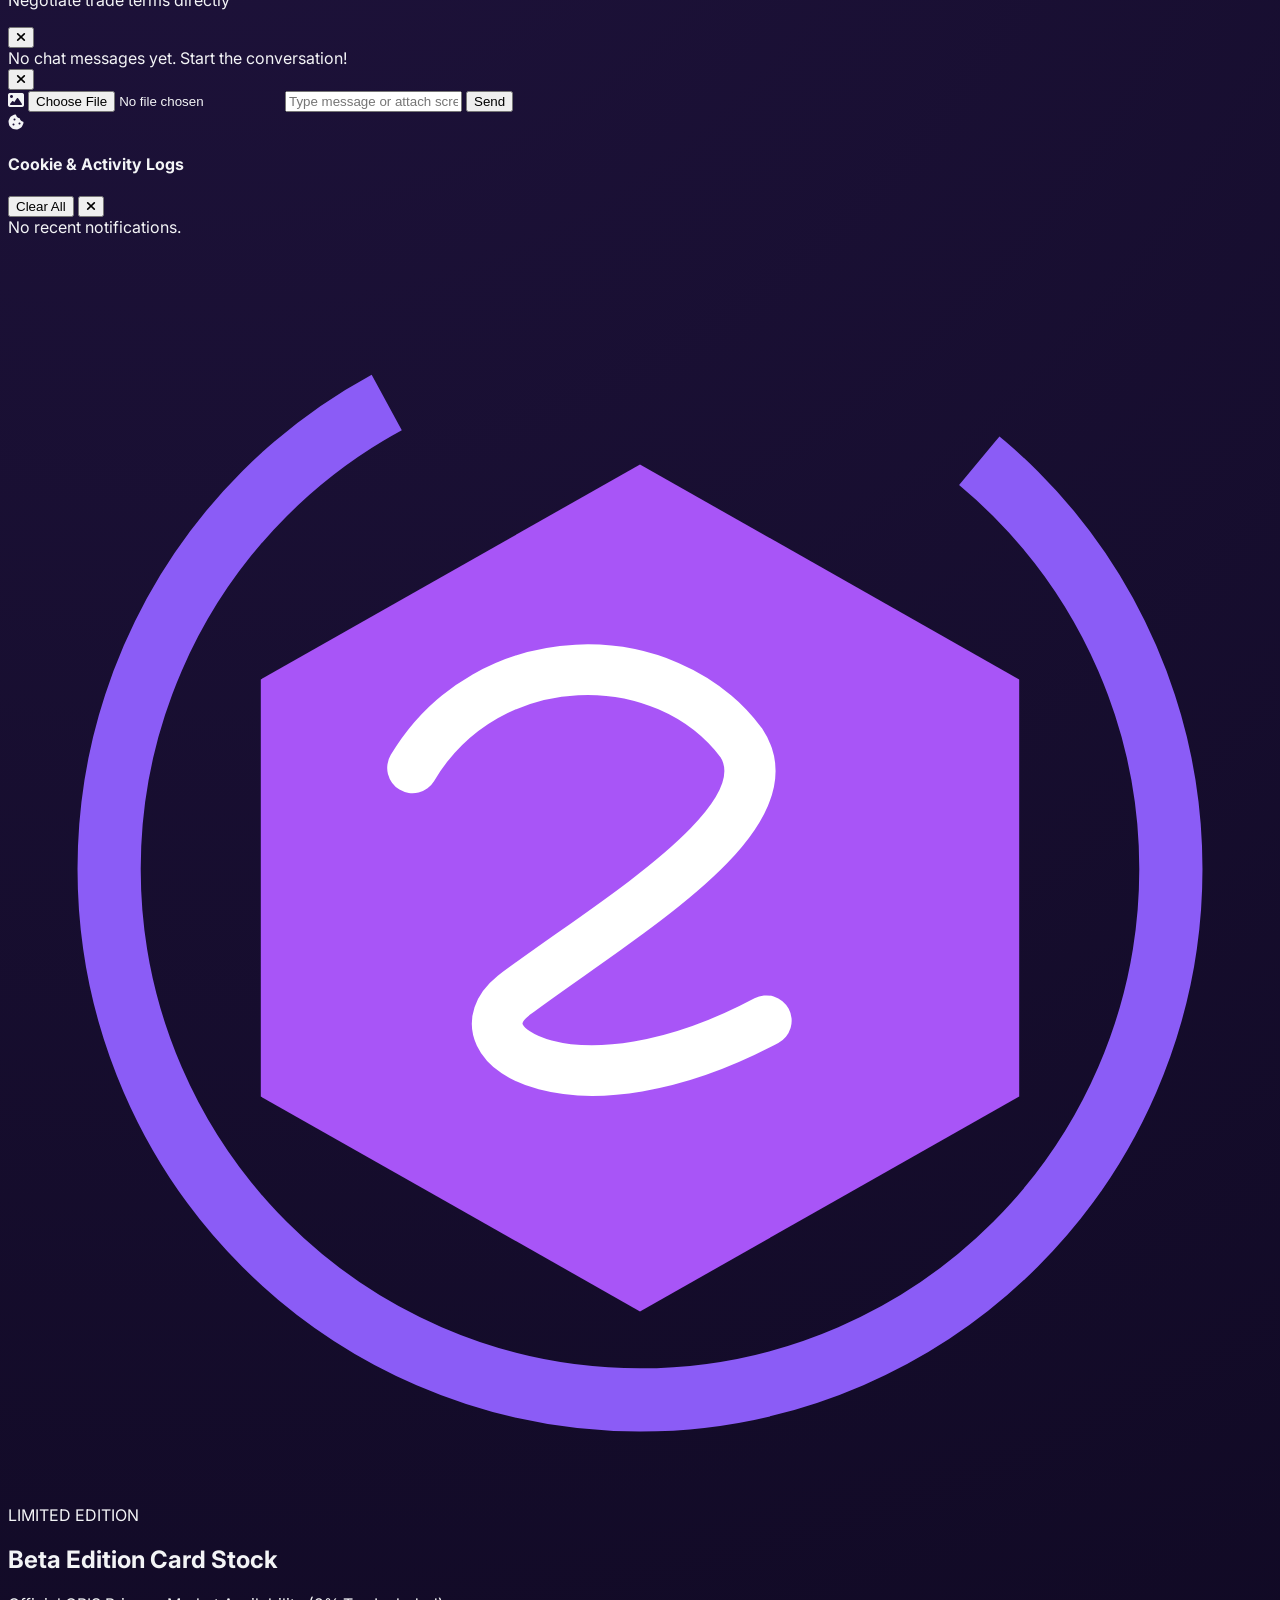
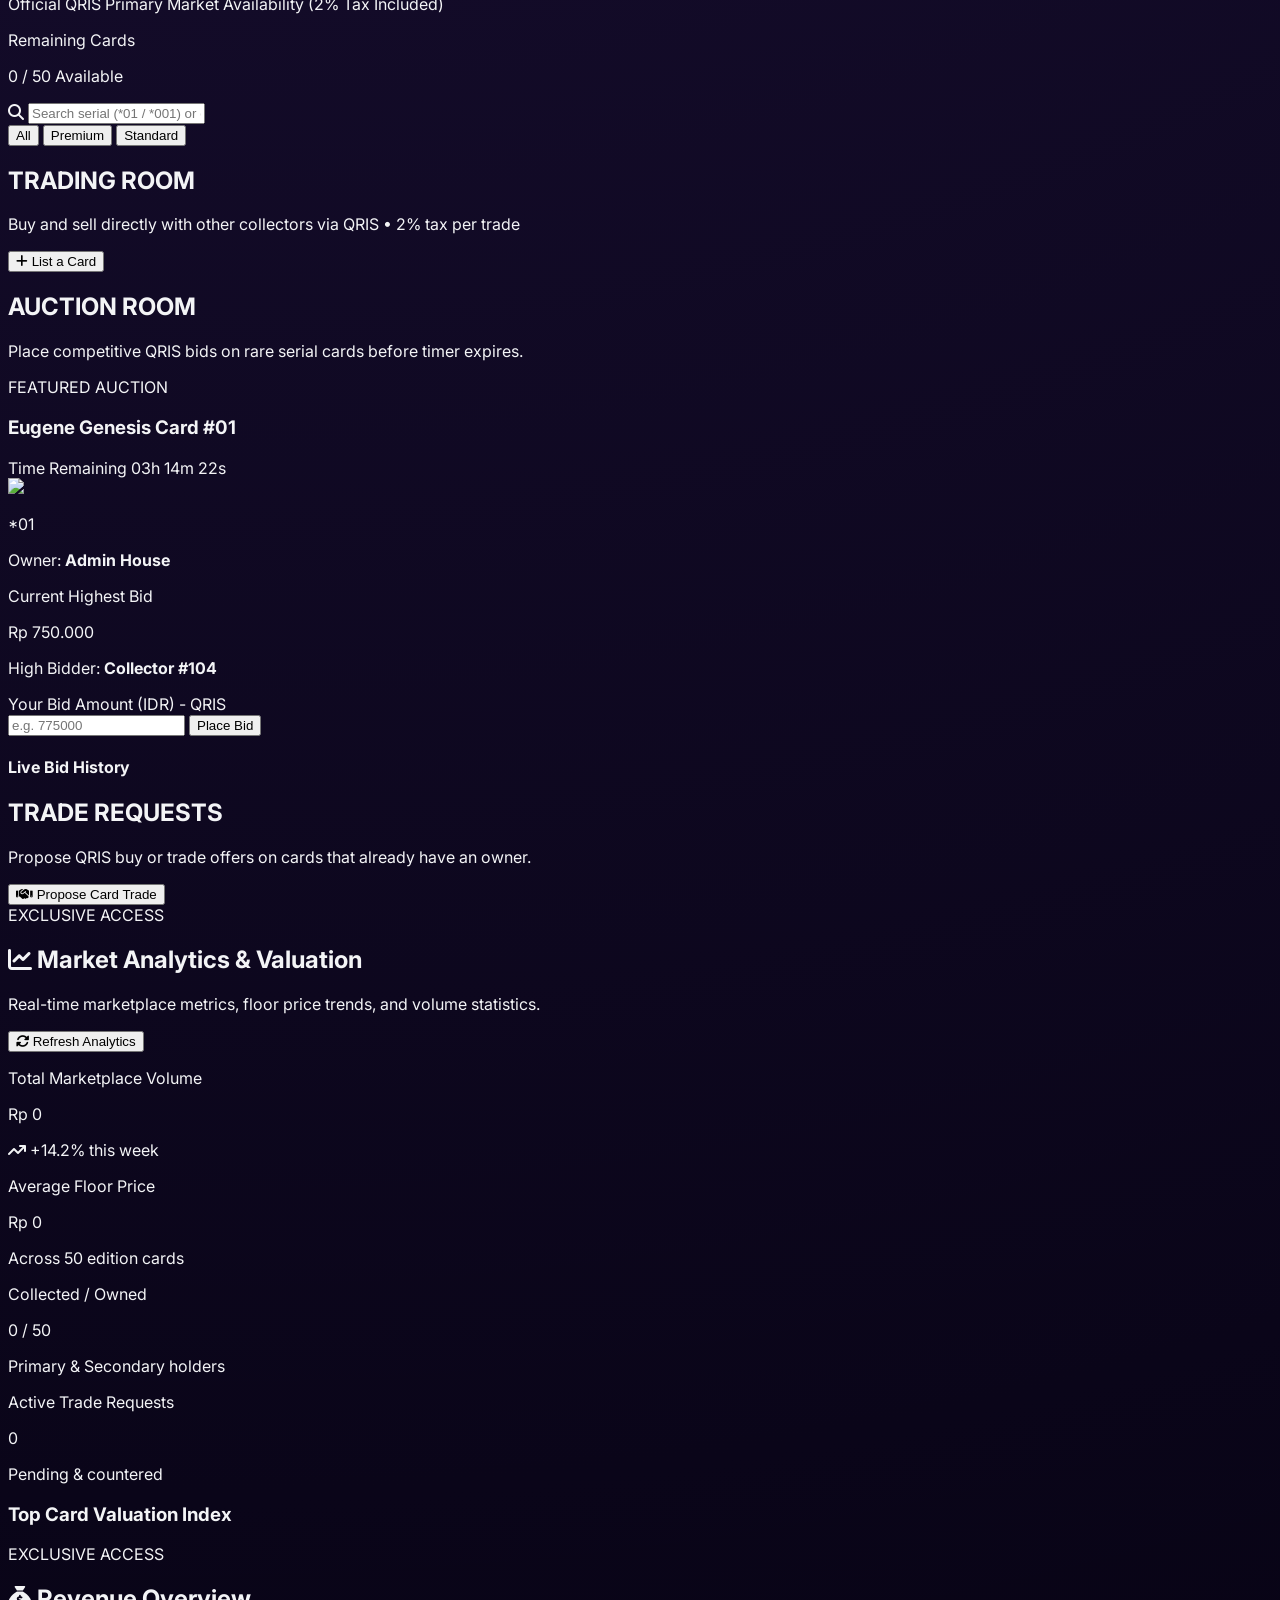
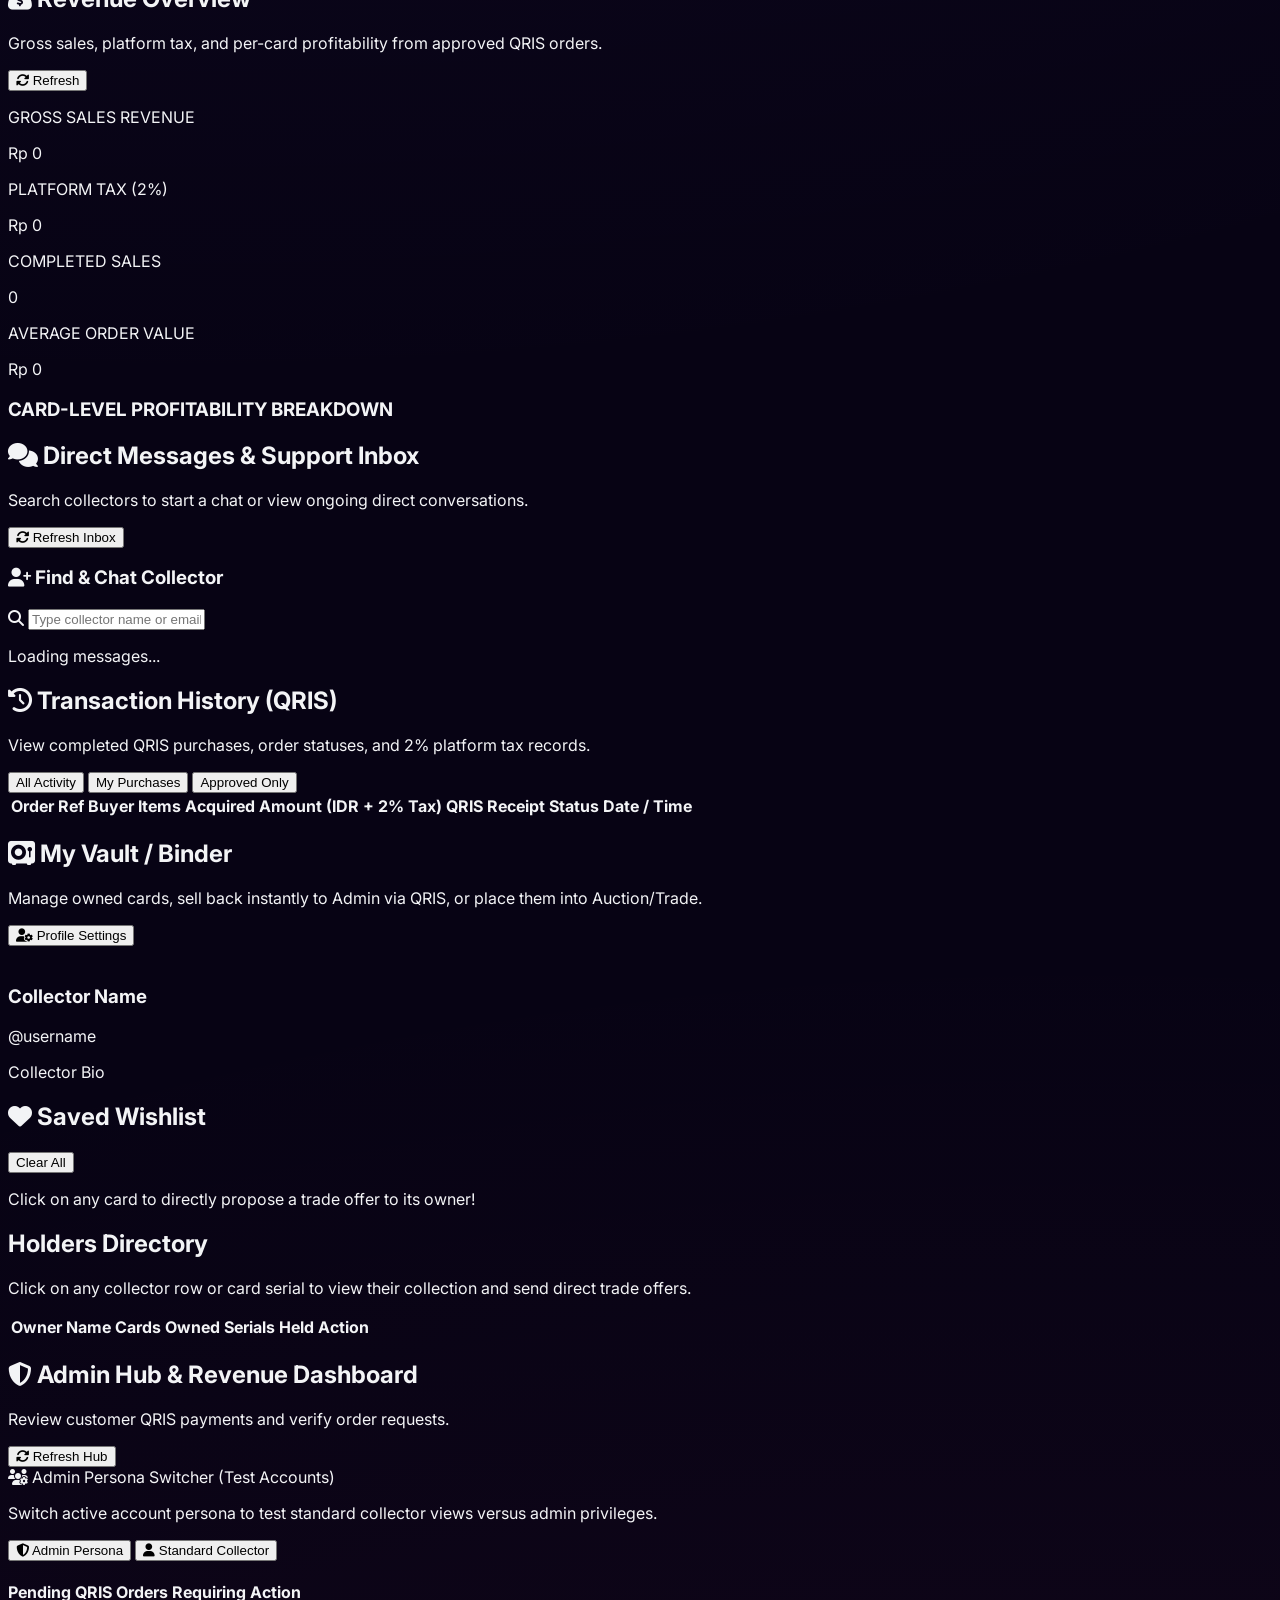
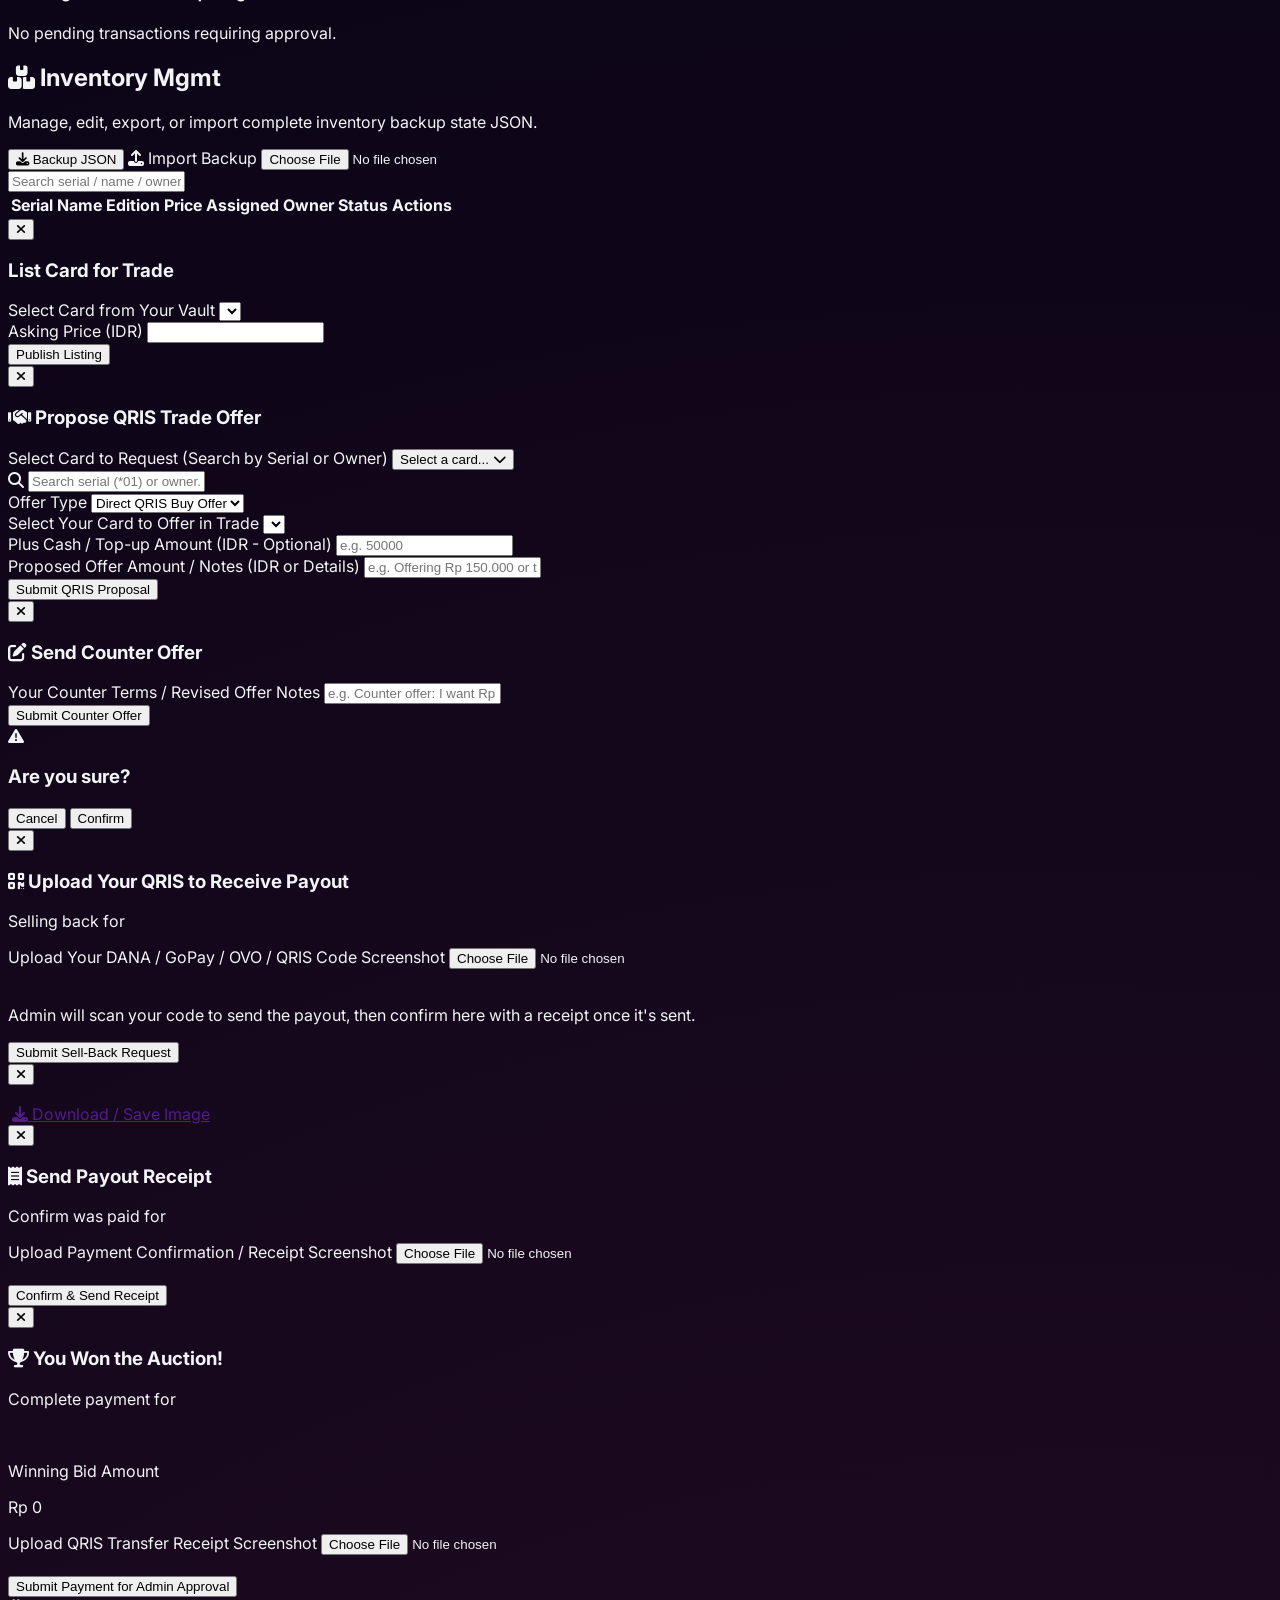
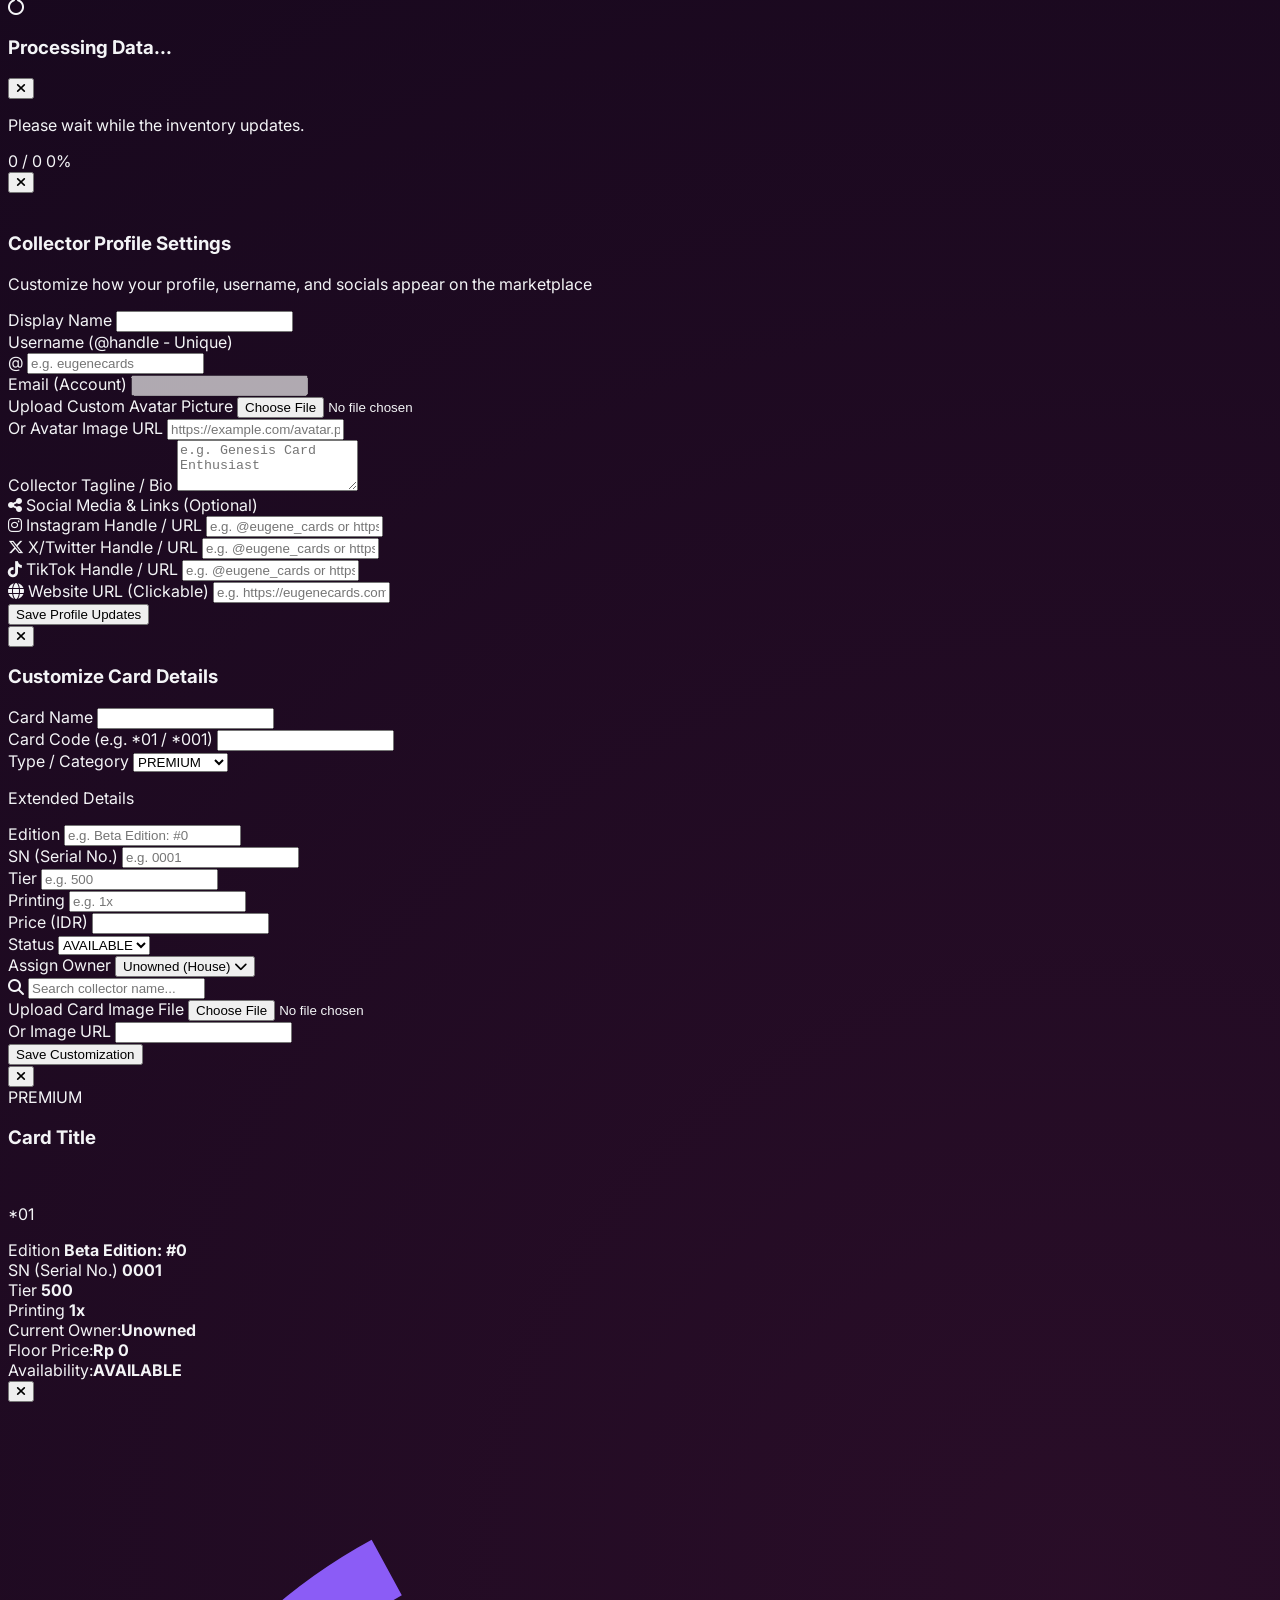
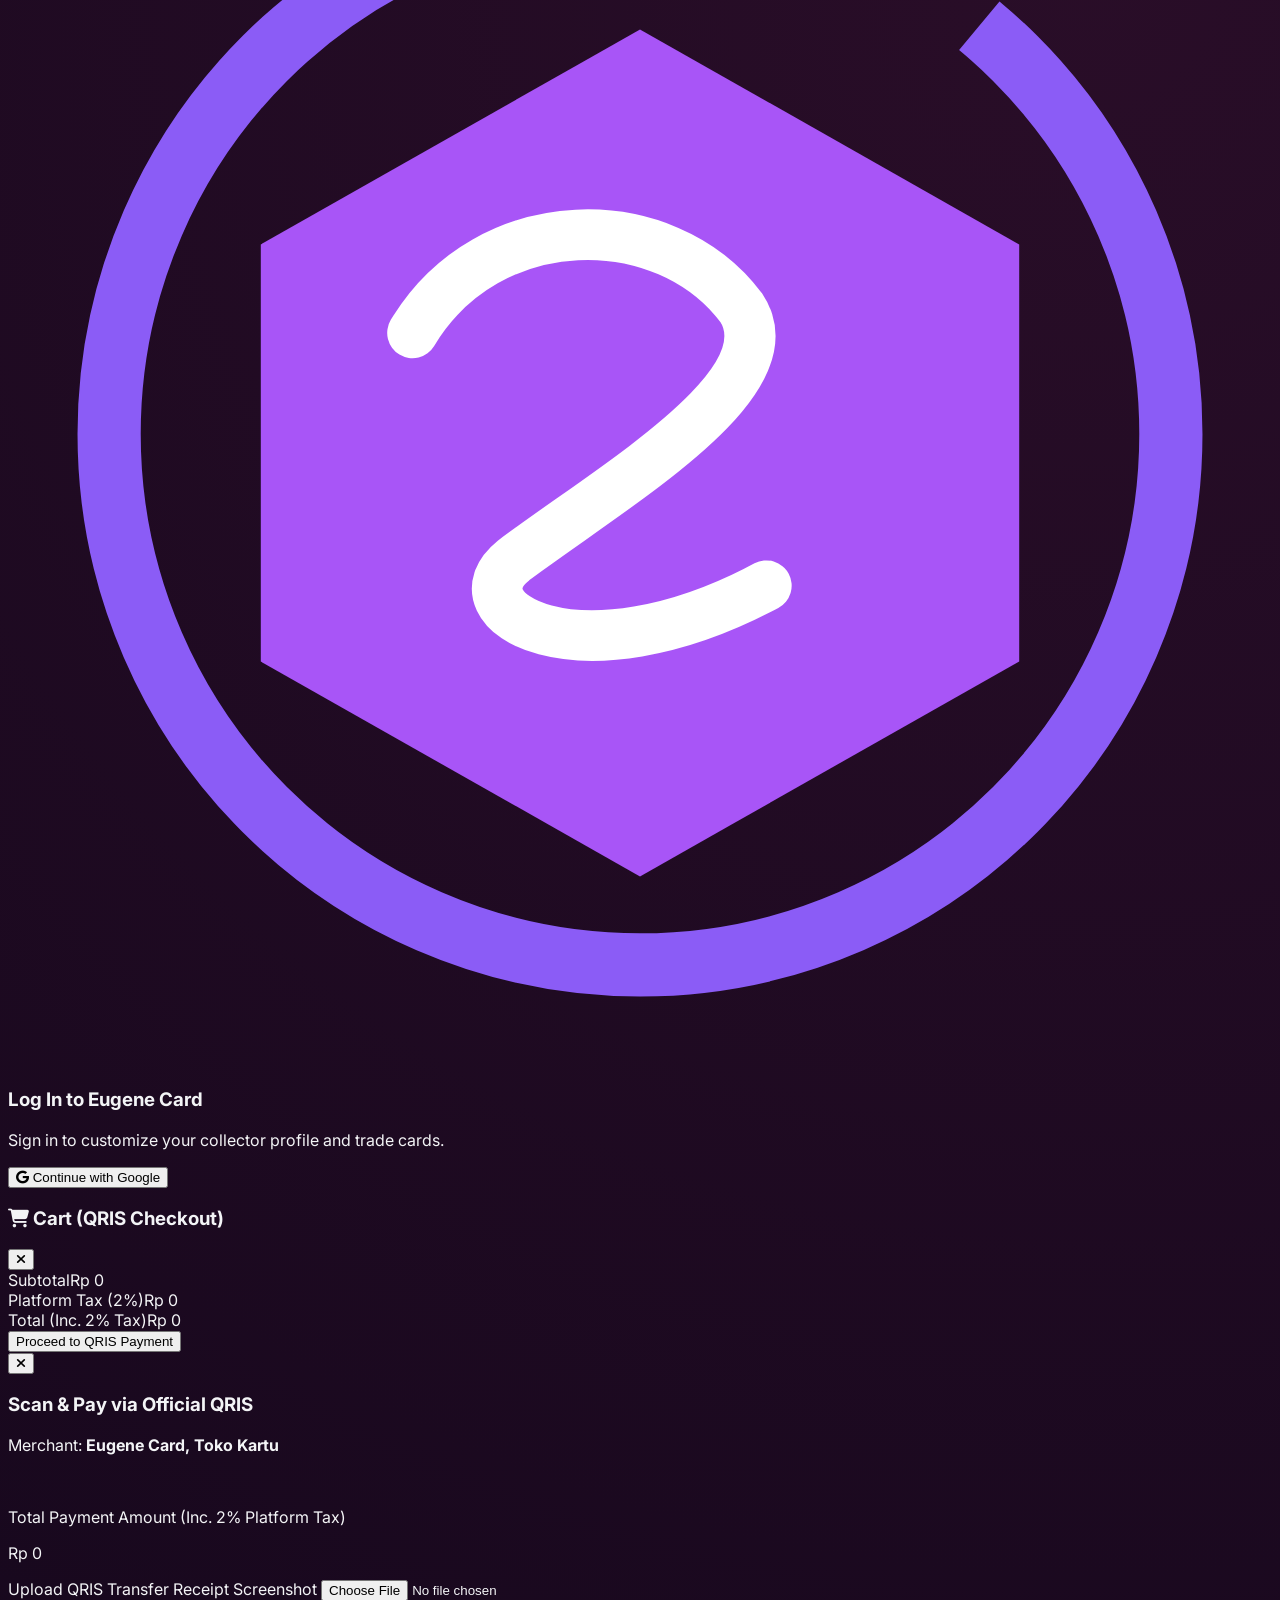
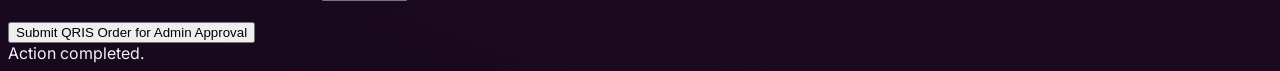
==== commit 7a0de6ea: "Update index.html" ====
--- a/index.html
+++ b/index.html
@@ -6,7 +6,7 @@
   <title>Eugene Card Marketplace | Beta Edition</title>
 
   <!-- Browser Tab Favicon -->
-  <link rel="icon" type="image/svg+xml" href="data:image/svg+xml,<svg xmlns='http://www.w3.org/2000/svg' viewBox='0 0 100 100'><circle cx='50' cy='50' r='42' fill='none' stroke='%23c98f2c' stroke-width='5' stroke-dasharray='210 50' transform='rotate(-45 50 50)'/><polygon points='50,18 80,35 80,68 50,85 20,68 20,35' fill='%231a1712'/><path d='M 32 42 C 38 32, 52 32, 58 40 C 62 46, 48 54, 40 60 C 35 64, 45 70, 60 62' fill='none' stroke='%23f1ece0' stroke-width='4' stroke-linecap='round'/></svg>">
+  <link rel="icon" type="image/svg+xml" href="data:image/svg+xml,<svg xmlns='http://www.w3.org/2000/svg' viewBox='0 0 100 100'><circle cx='50' cy='50' r='42' fill='none' stroke='%238b5cf6' stroke-width='5' stroke-dasharray='210 50' transform='rotate(-45 50 50)'/><polygon points='50,18 80,35 80,68 50,85 20,68 20,35' fill='%23a855f7'/><path d='M 32 42 C 38 32, 52 32, 58 40 C 62 46, 48 54, 40 60 C 35 64, 45 70, 60 62' fill='none' stroke='%23ffffff' stroke-width='4' stroke-linecap='round'/></svg>">
 
   <!-- Google Firebase Compatibility SDKs (v10.7.1) -->
   <script src="https://www.gstatic.com/firebasejs/10.7.1/firebase-app-compat.js"></script>
@@ -22,26 +22,11 @@
       theme: {
         extend: {
           colors: {
-            slate: { 50: '#f9f9f8', 100: '#f1f0ef', 200: '#e1dcd6', 300: '#c9c0b6', 400: '#aa9d8d', 500: '#8d7c68', 600: '#726455', 700: '#584d41', 800: '#3c352c', 900: '#26211d', 950: '#13110e' },
-            violet: { 50: '#f9f9f8', 100: '#f1f0ef', 200: '#e1dcd6', 300: '#c9c0b6', 400: '#aa9d8d', 500: '#8d7c68', 600: '#726455', 700: '#584d41', 800: '#3c352c', 900: '#26211d', 950: '#13110e' },
-            purple: { 50: '#fbf9f7', 100: '#f5f1eb', 200: '#f2e1c4', 300: '#e8ca96', 400: '#dbad5c', 500: '#c98f2c', 600: '#a37424', 700: '#7d5a1c', 800: '#563d13', 900: '#34260e', 950: '#1a1307' },
-            amber: { 50: '#fbf9f7', 100: '#f5f1eb', 200: '#f2e1c4', 300: '#e8ca96', 400: '#dbad5c', 500: '#c98f2c', 600: '#a37424', 700: '#7d5a1c', 800: '#563d13', 900: '#34260e', 950: '#1a1307' },
-            emerald: { 50: '#f7faf9', 100: '#ecf3f1', 200: '#ccebe2', 300: '#a3dbca', 400: '#70c7ad', 500: '#45b090', 600: '#388f75', 700: '#2b6e5a', 800: '#1d4b3d', 900: '#142e26', 950: '#0a1713' },
-            rose: { 50: '#faf7f7', 100: '#f4ecec', 200: '#efccc8', 300: '#e2a49d', 400: '#d17166', 500: '#bc4638', 600: '#99382e', 700: '#762b23', 800: '#511e18', 900: '#311411', 950: '#190a09' },
-            pink: { 50: '#faf7f7', 100: '#f4edec', 200: '#edcdc9', 300: '#dfa69f', 400: '#cd746a', 500: '#b8493d', 600: '#953c32', 700: '#732e26', 800: '#4e1f1a', 900: '#301512', 950: '#180b09' },
-            indigo: { 50: '#f7f8fa', 100: '#eceef3', 200: '#cad2ec', 300: '#a1aede', 400: '#6c80cb', 500: '#4059b5', 600: '#344893', 700: '#283871', 800: '#1b264d', 900: '#13192f', 950: '#090d18' },
-            blue: { 50: '#f7f9fa', 100: '#ecf0f3', 200: '#cbddec', 300: '#a2c3dd', 400: '#6ea2c9', 500: '#4282b3', 600: '#366a91', 700: '#295170', 800: '#1c374c', 900: '#13232f', 950: '#0a1117' },
-            teal: { 50: '#f7fafa', 100: '#edf2f2', 200: '#cee8e6', 300: '#a8d6d2', 400: '#78bfb8', 500: '#4ea69e', 600: '#408780', 700: '#316863', 800: '#214743', 900: '#162c2a', 950: '#0b1615' },
-            cyan: { 50: '#f7f9fa', 100: '#edf2f3', 200: '#cde4ea', 300: '#a6cfd9', 400: '#74b3c3', 500: '#4998ab', 600: '#3c7b8b', 700: '#2e5f6b', 800: '#1f4149', 900: '#15282d', 950: '#0b1417' },
-            red: { 50: '#fbf7f7', 100: '#f4ebec', 200: '#f1c6c9', 300: '#e6999e', 400: '#d76068', 500: '#c4313b', 600: '#9f2830', 700: '#7a1f25', 800: '#541519', 900: '#330f12', 950: '#1a0809' },
-            brass: '#c98f2c',
-            bone: '#f1ece0'
+            purple: { 400: '#c084fc', 500: '#a855f7', 600: '#9333ea' },
+            violet: { 400: '#a78bfa', 500: '#8b5cf6', 600: '#7c3aed', 950: '#0f0728' },
+            emerald: { 400: '#34d399', 500: '#10b981', 600: '#059669' }
           },
-          fontFamily: {
-            sans: ['Inter', 'sans-serif'],
-            serif: ['Fraunces', 'serif'],
-            mono: ['"JetBrains Mono"', 'ui-monospace', 'monospace']
-          }
+          fontFamily: { sans: ['Inter', 'sans-serif'] }
         }
       }
     }
@@ -49,29 +34,22 @@
 
   <!-- FontAwesome Icons & Google Fonts -->
   <link rel="stylesheet" href="https://cdnjs.cloudflare.com/ajax/libs/font-awesome/6.4.0/css/all.min.css">
-  <link href="https://fonts.googleapis.com/css2?family=Inter:wght@300;400;500;600;700;800;900&family=Fraunces:opsz,wght@9..144,400;9..144,500;9..144,600;9..144,700;9..144,800&family=JetBrains+Mono:wght@400;500;600;700&display=swap" rel="stylesheet">
+  <link href="https://fonts.googleapis.com/css2?family=Inter:wght@300;400;500;600;700;800;900&display=swap" rel="stylesheet">
 
   <style>
-    /* =========================================================
-       EUGENE CARD — "THE VAULT LEDGER" DESIGN SYSTEM
-       A grading-house aesthetic: engraved plates, brass fixtures,
-       ledger typography, foil authentication seals.
-    ========================================================= */
+    body { font-family: 'Inter', sans-serif; background-color: #070314; color: #f3f4f6; }
+    
+    /* Modern Glassmorphism & Cyber Theme */
     :root {
-      --ink: #0c0a08; --ink-2: #13110e; --panel: #1a1712; --panel-2: #201c16;
-      --hairline: rgba(241,236,224,.09); --hairline-strong: rgba(241,236,224,.16);
-      --brass: #c98f2c; --brass-light: #dbad5c; --brass-dim: #7d5a1c;
-      --verdant: #45b090; --wine: #bc4638; --sapphire: #6c80cb;
-      --bone: #f1ece0; --bone-dim: #a79a8b;
-    }
-
-    body { font-family: 'Inter', sans-serif; background-color: var(--ink); color: var(--bone); }
+      --ec-glow: rgba(168, 85, 247, 0.25);
+      --ec-panel: rgba(15, 7, 40, 0.75);
+    }
 
     body {
       background:
-        radial-gradient(circle at 15% 10%, rgba(201,143,44,.11), transparent 40%),
-        radial-gradient(circle at 85% 85%, rgba(69,176,144,.09), transparent 40%),
-        var(--ink);
+        radial-gradient(circle at 15% 10%, rgba(139, 92, 246, 0.18), transparent 40%),
+        radial-gradient(circle at 85% 85%, rgba(236, 72, 153, 0.15), transparent 40%),
+        #070314;
       overflow-x: hidden;
     }
 
@@ -81,79 +59,70 @@
       inset: 0;
       pointer-events: none;
       background-image:
-        linear-gradient(rgba(241,236,224,.02) 1px, transparent 1px),
-        linear-gradient(90deg, rgba(241,236,224,.02) 1px, transparent 1px);
+        linear-gradient(rgba(255, 255, 255, 0.02) 1px, transparent 1px),
+        linear-gradient(90deg, rgba(255, 255, 255, 0.02) 1px, transparent 1px);
       background-size: 36px 36px;
       mask-image: linear-gradient(to bottom, black, transparent);
       z-index: -1;
     }
 
-    h1, h2, h3, .font-display { font-family: 'Fraunces', serif; letter-spacing: -.01em; }
-    .ec-plate { font-family: 'JetBrains Mono', ui-monospace, monospace; letter-spacing: .03em; }
-    ::selection { background: var(--brass); color: #1a1307; }
-    :focus-visible { outline: 2px solid var(--brass-light); outline-offset: 2px; border-radius: 6px; }
-    @media (prefers-reduced-motion: reduce) { *,*::before,*::after { transition-duration:.001ms!important; animation-duration:.001ms!important; } }
-
-    /* ---- Graded slab card component ---- */
     .card-holo-premium {
-      background: linear-gradient(165deg, #1f1a10 0%, #191510 55%, #150f0a 100%);
-      border: 1px solid rgba(201,143,44,.35);
-      box-shadow: 0 0 0 1px rgba(201,143,44,.06) inset, 0 14px 30px rgba(0,0,0,.35);
-      transition: transform .3s cubic-bezier(.4,0,.2,1), box-shadow .3s ease, border-color .3s ease;
-    }
-    .card-holo-premium:hover { border-color: rgba(219,173,92,.75); transform: translateY(-5px); box-shadow: 0 18px 34px rgba(201,143,44,.16); }
-
+      background: linear-gradient(135deg, rgba(30, 27, 75, 0.8) 0%, rgba(76, 29, 149, 0.6) 50%, rgba(131, 24, 67, 0.6) 100%);
+      border: 1px solid rgba(216, 180, 254, 0.4);
+      box-shadow: 0 0 25px rgba(168, 85, 247, 0.2);
+      transition: all 0.3s cubic-bezier(0.4, 0, 0.2, 1);
+    }
+    .card-holo-premium:hover { border-color: rgba(216, 180, 254, 0.9); transform: translateY(-5px) scale(1.02); box-shadow: 0 12px 30px rgba(168, 85, 247, 0.35); }
+    
     .card-holo-standard {
-      background: linear-gradient(165deg, #171a1f 0%, #141519 55%, #100f10 100%);
-      border: 1px solid rgba(108,128,203,.28);
-      box-shadow: 0 0 0 1px rgba(108,128,203,.05) inset, 0 14px 30px rgba(0,0,0,.35);
-      transition: transform .3s cubic-bezier(.4,0,.2,1), box-shadow .3s ease, border-color .3s ease;
-    }
-    .card-holo-standard:hover { border-color: rgba(108,128,203,.7); transform: translateY(-5px); box-shadow: 0 18px 34px rgba(108,128,203,.14); }
-
+      background: linear-gradient(135deg, rgba(15, 23, 42, 0.8) 0%, rgba(30, 27, 75, 0.7) 100%);
+      border: 1px solid rgba(139, 92, 246, 0.3);
+      box-shadow: 0 0 15px rgba(139, 92, 246, 0.15);
+      transition: all 0.3s cubic-bezier(0.4, 0, 0.2, 1);
+    }
+    .card-holo-standard:hover { border-color: rgba(139, 92, 246, 0.8); transform: translateY(-5px) scale(1.02); box-shadow: 0 12px 30px rgba(139, 92, 246, 0.25); }
+    
     ::-webkit-scrollbar { width: 6px; height: 6px; }
-    ::-webkit-scrollbar-track { background: var(--ink); }
-    ::-webkit-scrollbar-thumb { background: #35302a; border-radius: 9999px; }
+    ::-webkit-scrollbar-track { background: #070314; }
+    ::-webkit-scrollbar-thumb { background: #2e1065; border-radius: 9999px; }
 
     .premium-panel {
-      background: linear-gradient(165deg, var(--panel-2), var(--ink-2));
+      background: linear-gradient(145deg, rgba(20, 10, 48, 0.85), rgba(7, 3, 20, 0.8));
       backdrop-filter: blur(20px);
-      border: 1px solid var(--hairline);
-      border-top-color: var(--hairline-strong);
+      border: 1px solid rgba(168, 85, 247, 0.2);
       box-shadow: 0 20px 60px rgba(0, 0, 0, 0.5);
     }
 
-    button, a, input, select { transition: all .2s ease; }
-    button:hover:not(:disabled), a:hover { transform: translateY(-1px); }
-
-    .card-holo-premium, .card-holo-standard { position: relative; overflow: hidden; }
-    .ec-label-premium { background: linear-gradient(90deg, #dbad5c, #c98f2c 55%, #a37424); box-shadow: 0 1px 0 rgba(0,0,0,.25); }
-    .ec-label-standard { background: linear-gradient(90deg, #a1aede, #6c80cb 55%, #4059b5); box-shadow: 0 1px 0 rgba(0,0,0,.25); }
+    button, a, input, select {
+      transition: all .2s ease;
+    }
+
+    button:hover:not(:disabled), a:hover {
+      transform: translateY(-1px);
+    }
+
+    .card-holo-premium, .card-holo-standard {
+      position: relative;
+      overflow: hidden;
+    }
 
     .card-holo-premium::before, .card-holo-standard::before {
       content: "";
       position: absolute;
       inset: -80%;
-      background: linear-gradient(115deg, transparent 42%, rgba(241,236,224,.09) 50%, transparent 58%);
-      transform: translateX(-55%) rotate(14deg);
-      transition: transform .9s cubic-bezier(.2,0,.1,1);
+      background: linear-gradient(120deg, transparent 35%, rgba(255, 255, 255, 0.15), transparent 65%);
+      transform: translateX(-60%) rotate(20deg);
+      transition: .7s;
       pointer-events: none;
     }
-    .card-holo-premium:hover::before, .card-holo-standard:hover::before { transform: translateX(55%) rotate(14deg); }
-
-    /* corner authentication seal */
-    .card-holo-premium::after, .card-holo-standard::after {
-      content: "✓";
-      position: absolute; top: 8px; right: 8px; width: 18px; height: 18px;
-      border-radius: 999px; display: flex; align-items: center; justify-content: center;
-      font-size: 9px; font-weight: 700; pointer-events: none; z-index: 2;
-    }
-    .card-holo-premium::after { background: conic-gradient(from 200deg, #f2e1c4, #c98f2c, #7d5a1c, #dbad5c, #f2e1c4); color: #2a1c07; box-shadow: 0 1px 4px rgba(0,0,0,.5); }
-    .card-holo-standard::after { background: conic-gradient(from 200deg, #cad2ec, #6c80cb, #283871, #a1aede, #cad2ec); color: #10142a; box-shadow: 0 1px 4px rgba(0,0,0,.5); }
+
+    .card-holo-premium:hover::before, .card-holo-standard:hover::before {
+      transform: translateX(60%) rotate(20deg);
+    }
 
     .stat-card {
-      background: linear-gradient(160deg, var(--panel-2), var(--ink-2));
-      border: 1px solid var(--hairline);
+      background: linear-gradient(135deg, rgba(30, 27, 75, 0.75), rgba(7, 3, 20, 0.8));
+      border: 1px solid rgba(168, 85, 247, 0.2);
       border-radius: 1.25rem;
       padding: 1rem;
     }
@@ -162,25 +131,16 @@
       padding: 3rem;
       text-align: center;
       border-radius: 1.5rem;
-      background: rgba(26,23,18,.55);
-      border: 1px dashed var(--hairline-strong);
-      color: var(--bone-dim);
+      background: rgba(15, 7, 40, 0.6);
+      border: 1px dashed rgba(168, 85, 247, 0.25);
     }
 
     /* Fixed Bottom Nav Active Styling */
     .bottom-nav-item.active {
-      color: var(--brass-light);
-      background: rgba(201,143,44,.15);
-      border-color: rgba(201,143,44,.4);
-    }
-    .bottom-nav-item.active::after {
-      content: "";
-      position: absolute;
-      bottom: -6px; left: 22%; right: 22%; height: 2px;
-      background: linear-gradient(90deg, transparent, var(--brass-light), transparent);
-      border-radius: 999px;
-    }
-    .bottom-nav-item { position: relative; }
+      color: #c084fc;
+      background: rgba(168, 85, 247, 0.15);
+      border-color: rgba(168, 85, 247, 0.4);
+    }
 
     .mobile-safe-bottom {
       padding-bottom: calc(85px + env(safe-area-inset-bottom));
@@ -219,16 +179,15 @@
     }
   </style>
 </head>
-<body class="min-h-screen flex flex-col justify-between selection:bg-amber-500 selection:text-slate-950 relative pb-24 md:pb-28">
+<body class="min-h-screen flex flex-col justify-between selection:bg-purple-500 selection:text-white relative pb-24 md:pb-28">
 
   <!-- Embedded Logo SVG -->
   <svg style="display: none;">
     <defs>
       <g id="eugene-logo-mark">
-        <circle cx="50" cy="50" r="42" fill="none" stroke="#c98f2c" stroke-width="5" stroke-dasharray="210 50" transform="rotate(-45 50 50)"/>
-        <polygon points="50,18 80,35 80,68 50,85 20,68 20,35" fill="#1a1712"/>
-        <polygon points="50,18 80,35 80,68 50,85 20,68 20,35" fill="none" stroke="#dbad5c" stroke-width="1.5"/>
-        <path d="M 32 42 C 38 32, 52 32, 58 40 C 62 46, 48 54, 40 60 C 35 64, 45 70, 60 62" fill="none" stroke="#f1ece0" stroke-width="4" stroke-linecap="round"/>
+        <circle cx="50" cy="50" r="42" fill="none" stroke="#8b5cf6" stroke-width="5" stroke-dasharray="210 50" transform="rotate(-45 50 50)"/>
+        <polygon points="50,18 80,35 80,68 50,85 20,68 20,35" fill="#a855f7"/>
+        <path d="M 32 42 C 38 32, 52 32, 58 40 C 62 46, 48 54, 40 60 C 35 64, 45 70, 60 62" fill="none" stroke="#ffffff" stroke-width="4" stroke-linecap="round"/>
       </g>
     </defs>
   </svg>
@@ -3108,43 +3067,41 @@
         const isWishlisted = wishlist.has(card.id);
 
         return `
-          <div class="${isPremium ? 'card-holo-premium' : 'card-holo-standard'} rounded-2xl flex flex-col justify-between relative cursor-pointer" onclick="openCardDetailModal('${card.id}')">
-            <div class="${isPremium ? 'ec-label-premium' : 'ec-label-standard'} rounded-t-2xl flex items-center justify-between px-2.5 py-1.5" onclick="event.stopPropagation()">
-              <span class="text-[8px] font-black uppercase tracking-[0.14em] ${isPremium ? 'text-amber-950' : 'text-blue-950'}">${card.type}</span>
-              <button onclick="toggleWishlist('${card.id}')" class="text-xs ${isWishlisted ? 'text-rose-700' : (isPremium ? 'text-amber-950/55 hover:text-rose-700' : 'text-blue-950/55 hover:text-rose-700')} transition-colors">
+          <div class="${isPremium ? 'card-holo-premium' : 'card-holo-standard'} rounded-2xl p-3 flex flex-col justify-between relative cursor-pointer" onclick="openCardDetailModal('${card.id}')">
+            <div class="flex items-center justify-between mb-2" onclick="event.stopPropagation()">
+              <span class="text-[9px] font-black uppercase px-2 py-0.5 rounded-full ${isPremium ? 'bg-purple-500/20 text-purple-300 border border-purple-500/30' : 'bg-violet-500/20 text-violet-300 border border-violet-500/30'}">${card.type}</span>
+              <button onclick="toggleWishlist('${card.id}')" class="text-xs ${isWishlisted ? 'text-pink-500' : 'text-purple-300/40 hover:text-pink-400'} transition-colors">
                 <i class="fa-solid fa-heart"></i>
               </button>
             </div>
 
-            <div class="p-3 flex flex-col justify-between flex-1">
-              <div class="w-full aspect-[4/5] bg-slate-950/80 rounded-xl border border-slate-800 p-1.5 flex flex-col justify-between mb-2 text-center overflow-hidden">
-                <div class="w-full h-full flex items-center justify-center overflow-hidden rounded-lg bg-slate-900">
-                  <img src="${card.imgUrl}" loading="lazy" class="w-full h-full object-contain">
-                </div>
+            <div class="w-full aspect-[4/5] bg-violet-950/80 rounded-xl border border-purple-500/20 p-1.5 flex flex-col justify-between mb-2 text-center overflow-hidden">
+              <div class="w-full h-full flex items-center justify-center overflow-hidden rounded-lg bg-violet-900/40">
+                <img src="${card.imgUrl}" loading="lazy" class="w-full h-full object-contain">
               </div>
-
-              <p class="ec-plate text-center font-bold text-sm ${isPremium ? 'text-amber-400' : 'text-blue-400'} mb-1">${card.serial}</p>
-
-              <div class="space-y-1.5" onclick="event.stopPropagation()">
-                <p class="text-[11px] font-extrabold text-white truncate">${card.name}</p>
-                <div class="flex items-center justify-between">
-                  <span class="ec-plate text-xs text-emerald-400 font-bold">${formatIDR(card.price)}</span>
-                  <span class="text-[9px] text-slate-400 truncate max-w-[80px]">${card.owner || 'Unowned'}</span>
-                </div>
-
-                ${!isSold ? `
-                  <button onclick="addToCart('${card.id}')" class="w-full py-1.5 bg-amber-500 hover:bg-amber-400 text-slate-950 font-extrabold text-[10px] rounded-xl transition-all">${i18nDict[currentLanguage].btnAddToCart}</button>
-                ` : `
-                  <button disabled class="w-full py-1.5 bg-slate-950 text-slate-600 font-bold text-[10px] rounded-xl cursor-not-allowed">${i18nDict[currentLanguage].btnOwned}</button>
-                `}
+            </div>
+
+            <p class="text-center font-black ${isPremium ? 'text-purple-400' : 'text-purple-300'} font-mono mb-1">${card.serial}</p>
+
+            <div class="space-y-1.5" onclick="event.stopPropagation()">
+              <p class="text-[11px] font-extrabold text-white truncate">${card.name}</p>
+              <div class="flex items-center justify-between">
+                <span class="text-xs font-mono text-emerald-400 font-extrabold">${formatIDR(card.price)}</span>
+                <span class="text-[9px] text-purple-200/60 truncate max-w-[80px]">${card.owner || 'Unowned'}</span>
               </div>
+
+              ${!isSold ? `
+                <button onclick="addToCart('${card.id}')" class="w-full py-1.5 bg-purple-600 hover:bg-purple-500 text-white font-extrabold text-[10px] rounded-xl transition-all shadow">${i18nDict[currentLanguage].btnAddToCart}</button>
+              ` : `
+                <button disabled class="w-full py-1.5 bg-violet-950 text-purple-300/40 font-bold text-[10px] rounded-xl cursor-not-allowed border border-purple-500/10">${i18nDict[currentLanguage].btnOwned}</button>
+              `}
             </div>
           </div>
         `;
       }).join('');
 
       if (visibleCardCount < filtered.length) {
-        grid.innerHTML += `<div id="scroll-sentinel" class="col-span-full h-10 flex items-center justify-center text-xs text-slate-500 ec-plate">Loading more cards...</div>`;
+        grid.innerHTML += `<div id="scroll-sentinel" class="col-span-full h-10 flex items-center justify-center text-xs text-purple-300/50 font-mono">Loading more cards...</div>`;
         setupScrollSentinel(filtered.length);
       }
     }
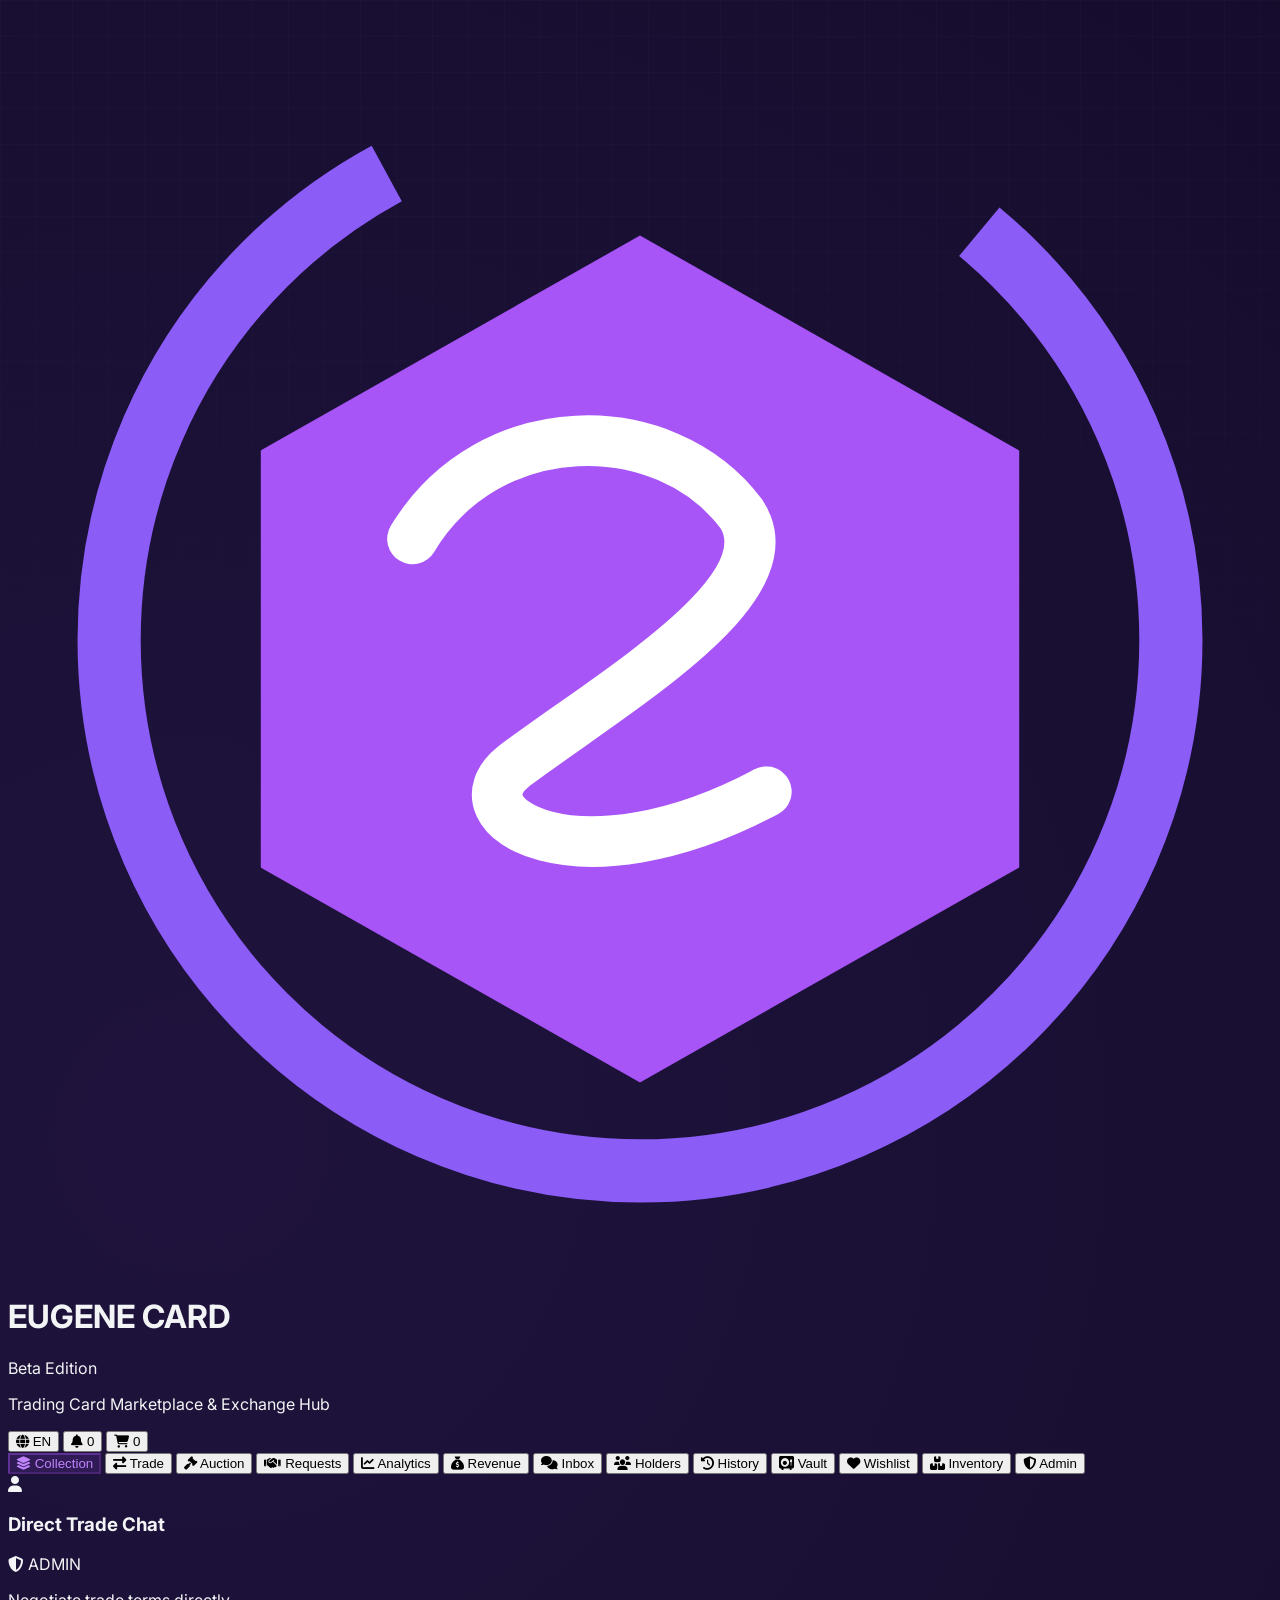
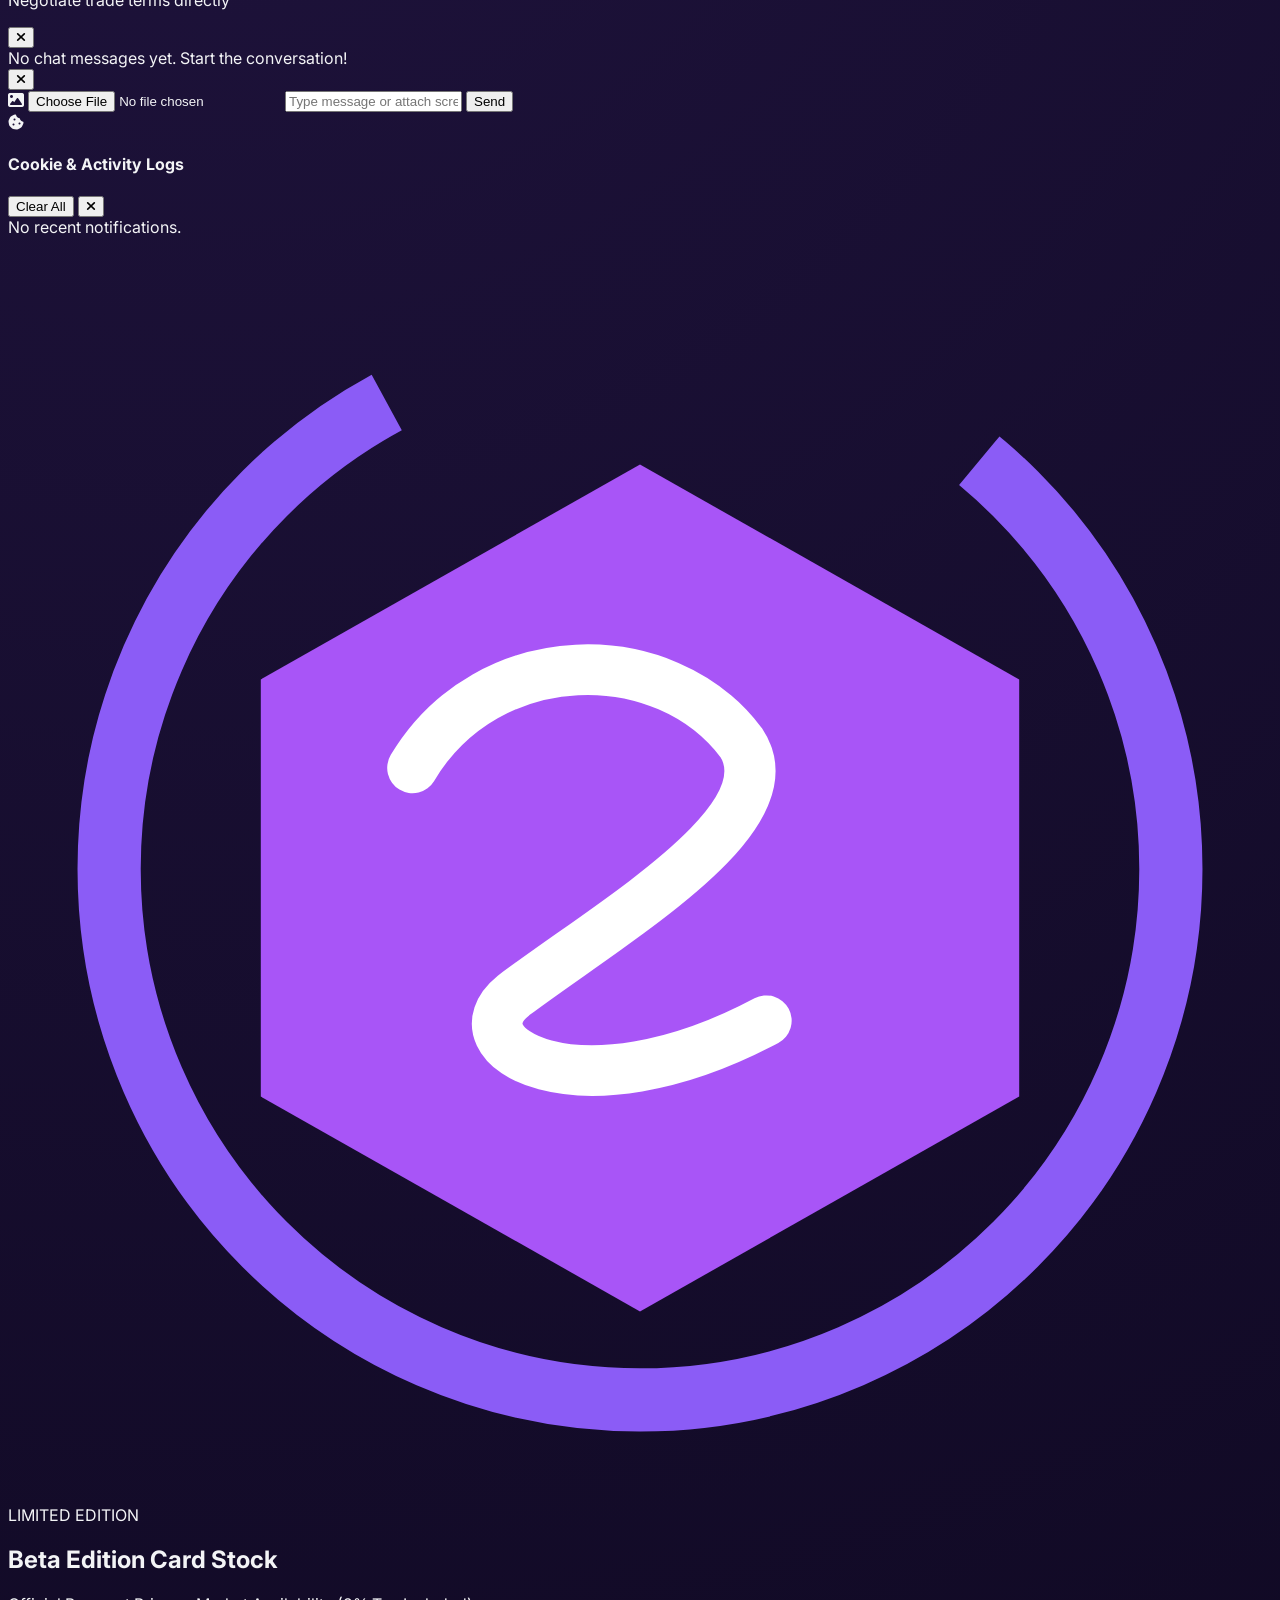
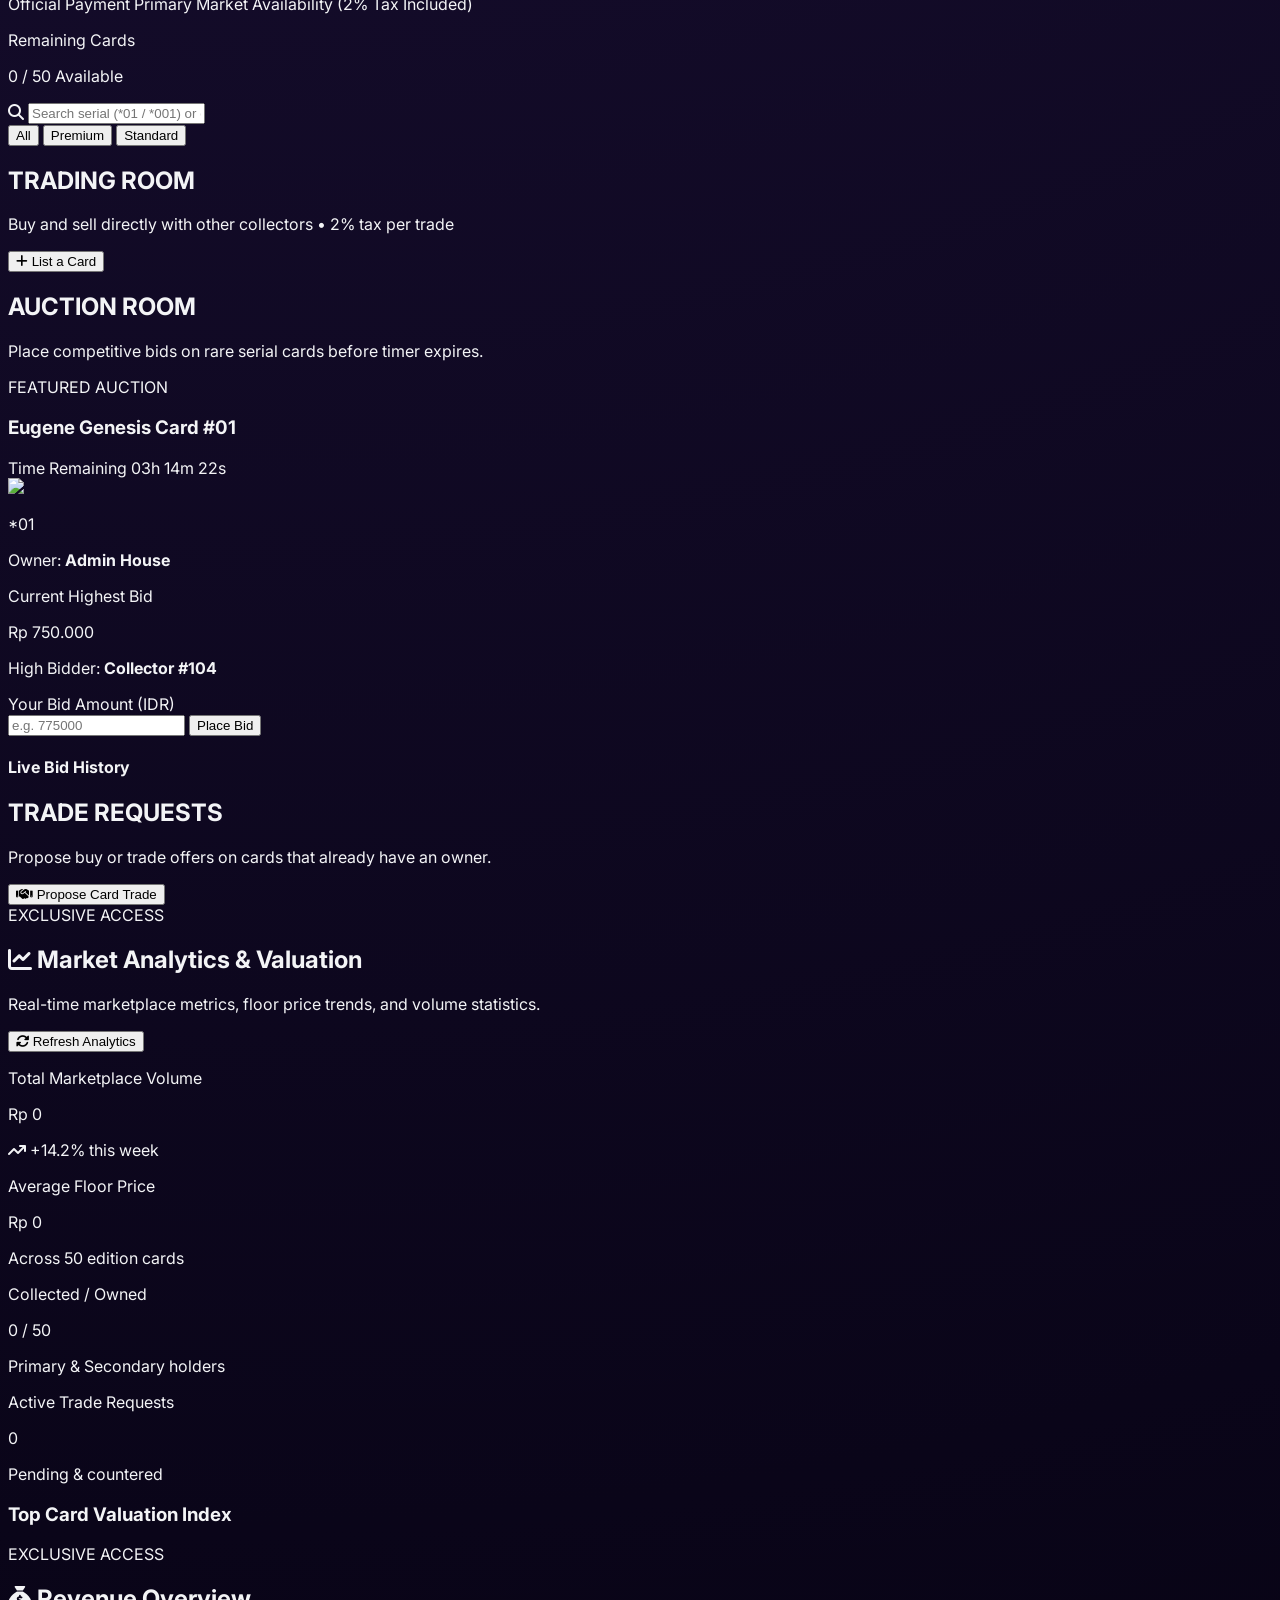
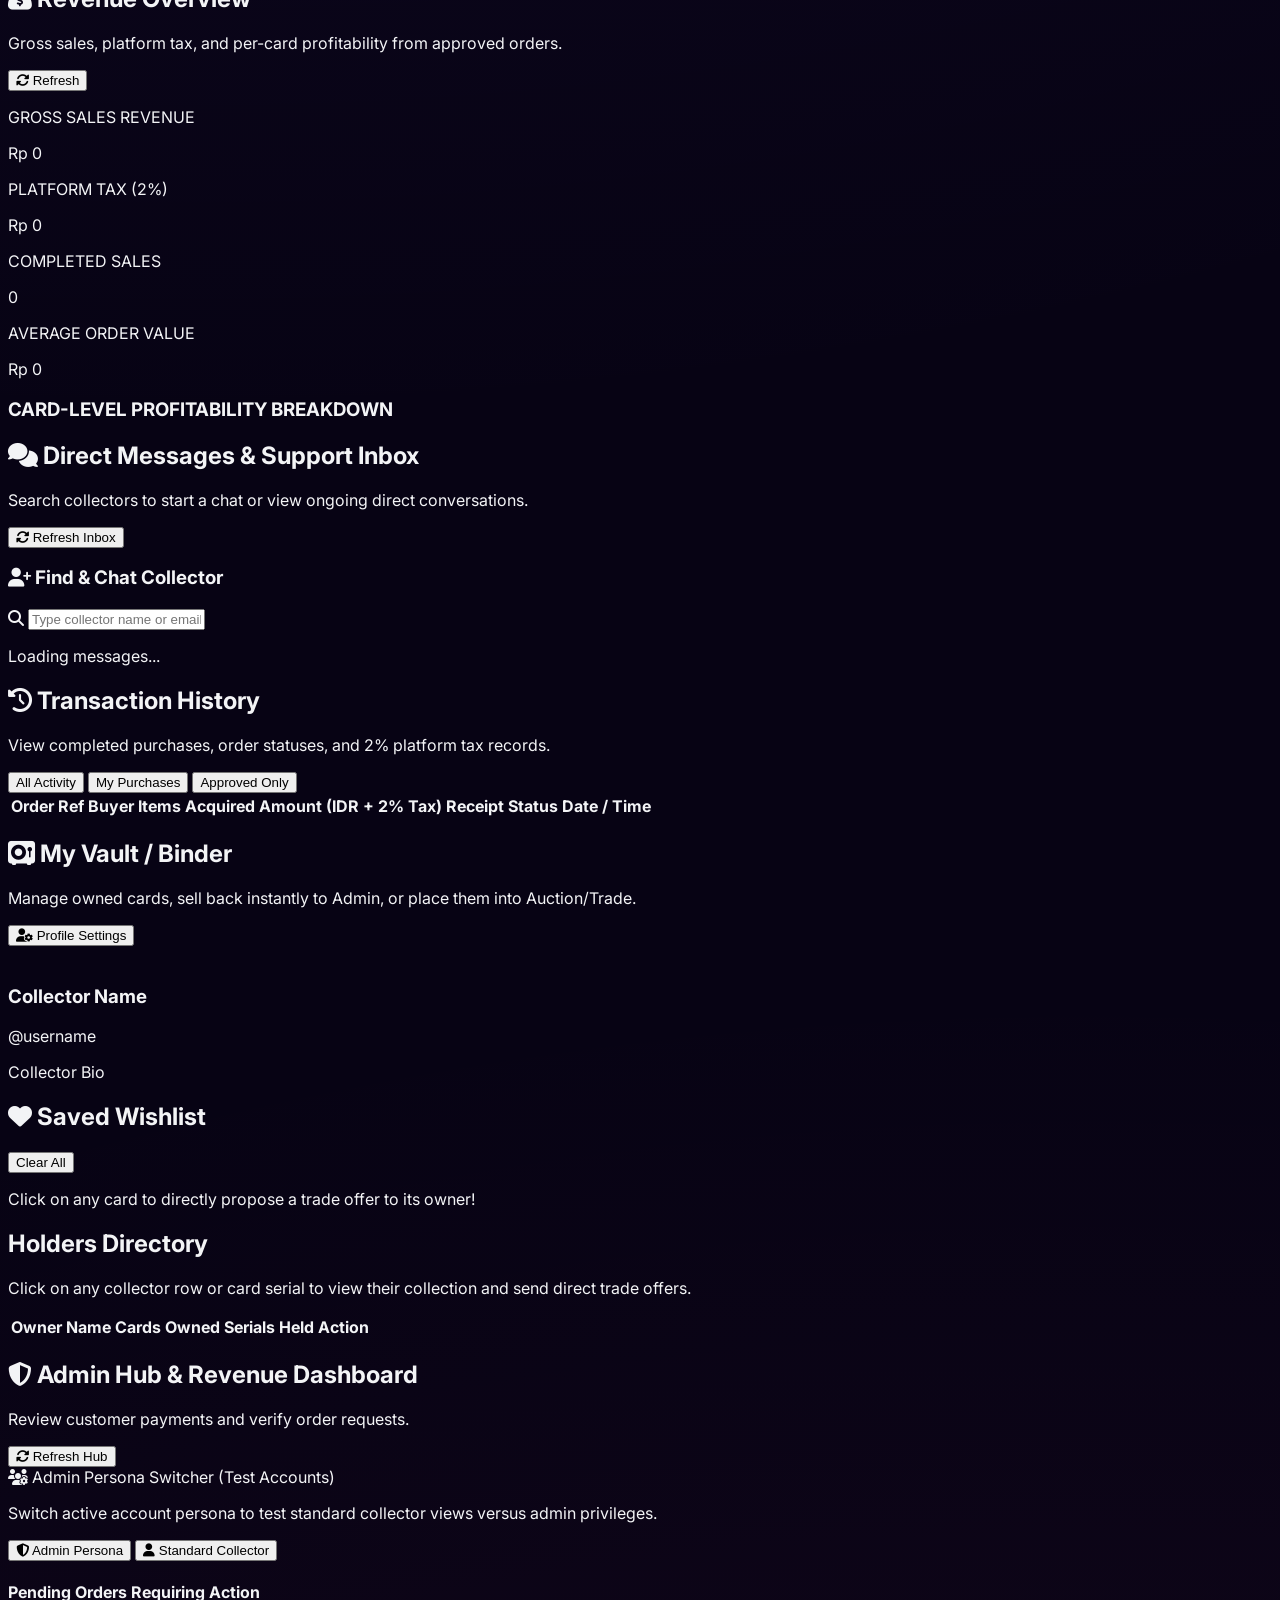
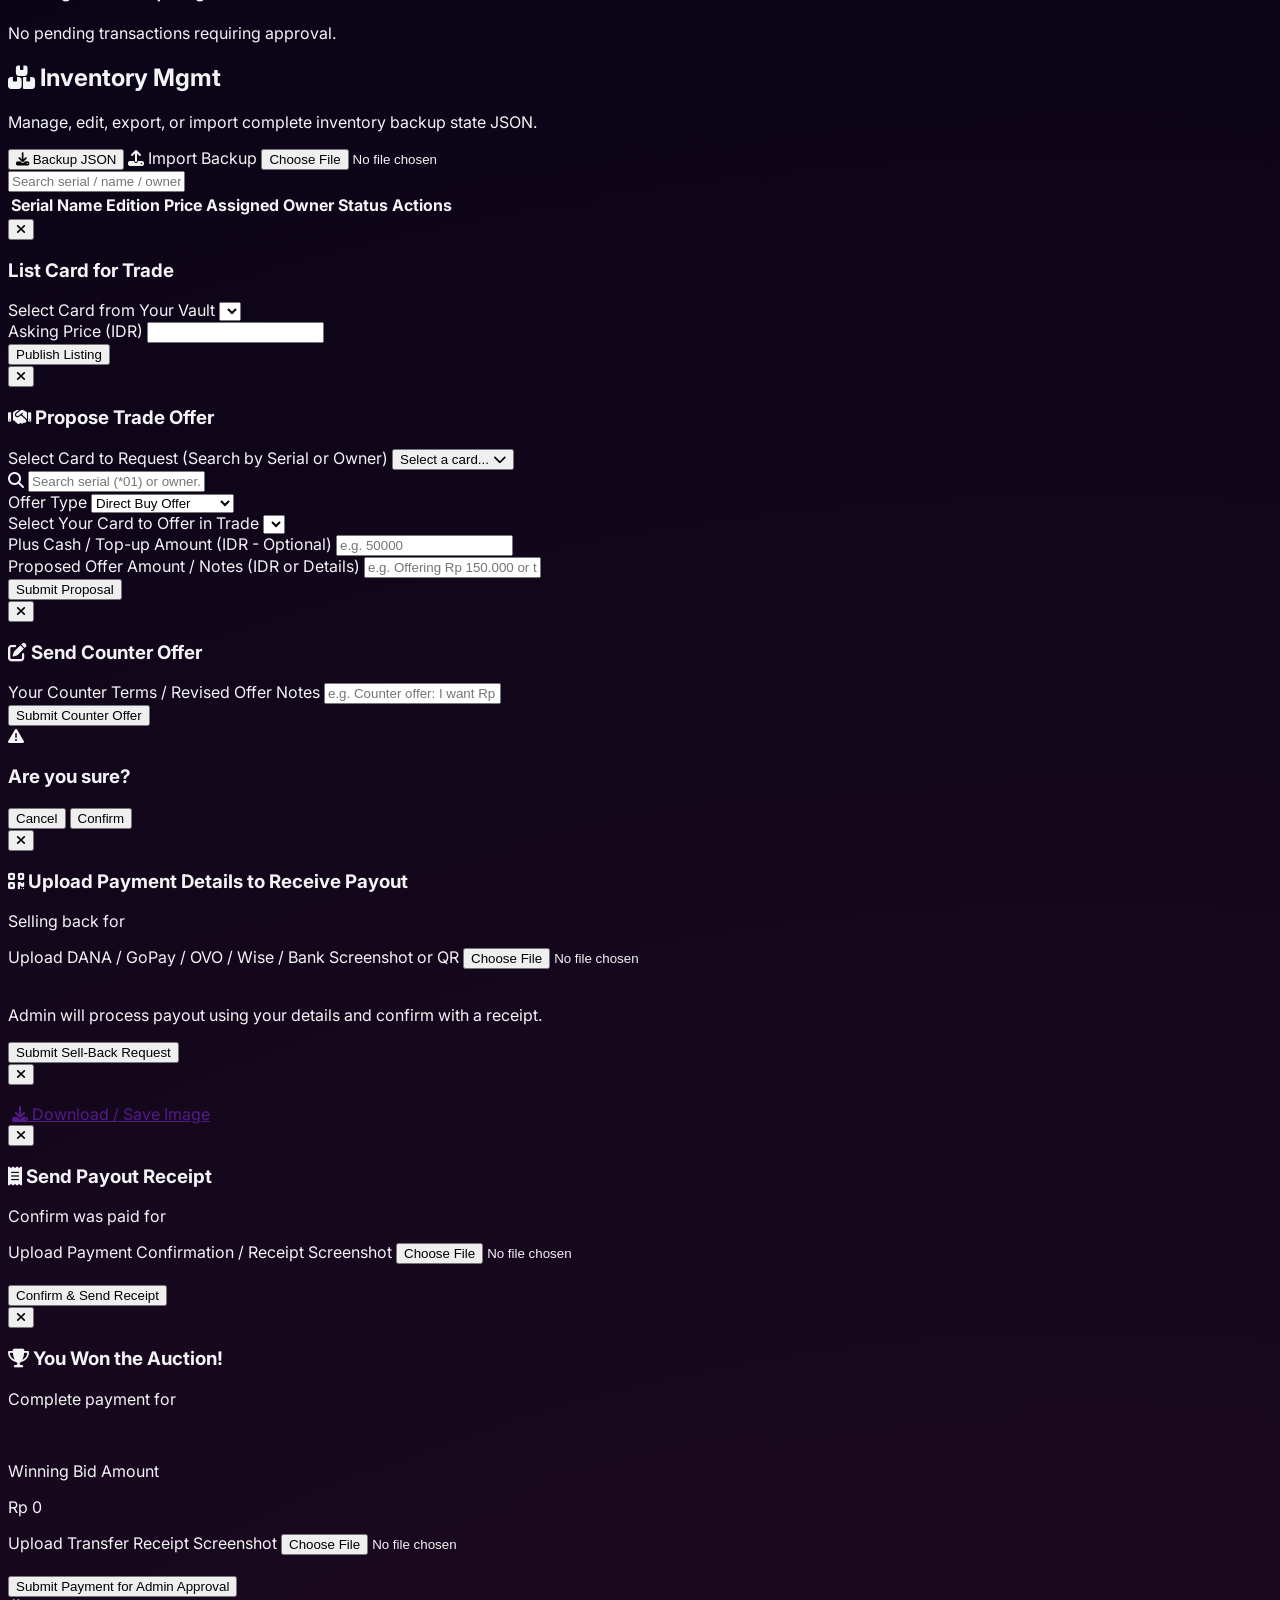
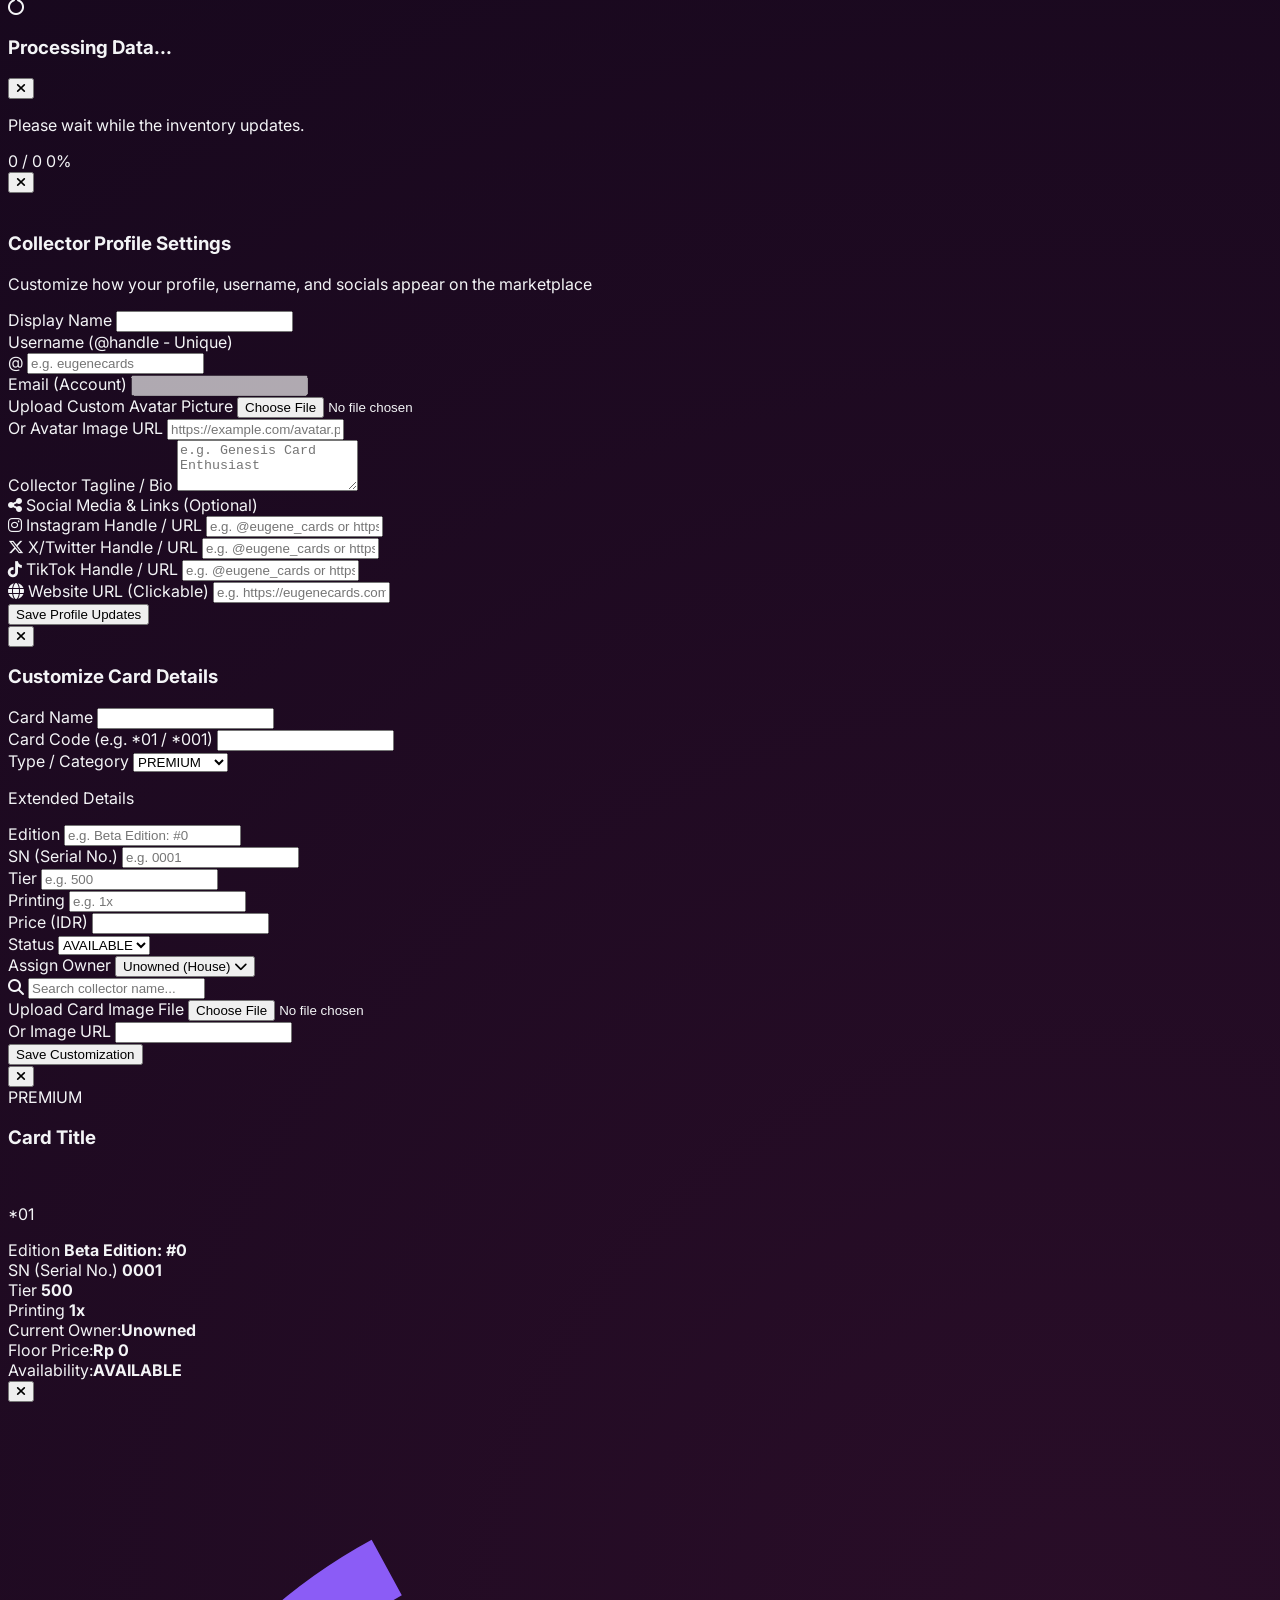
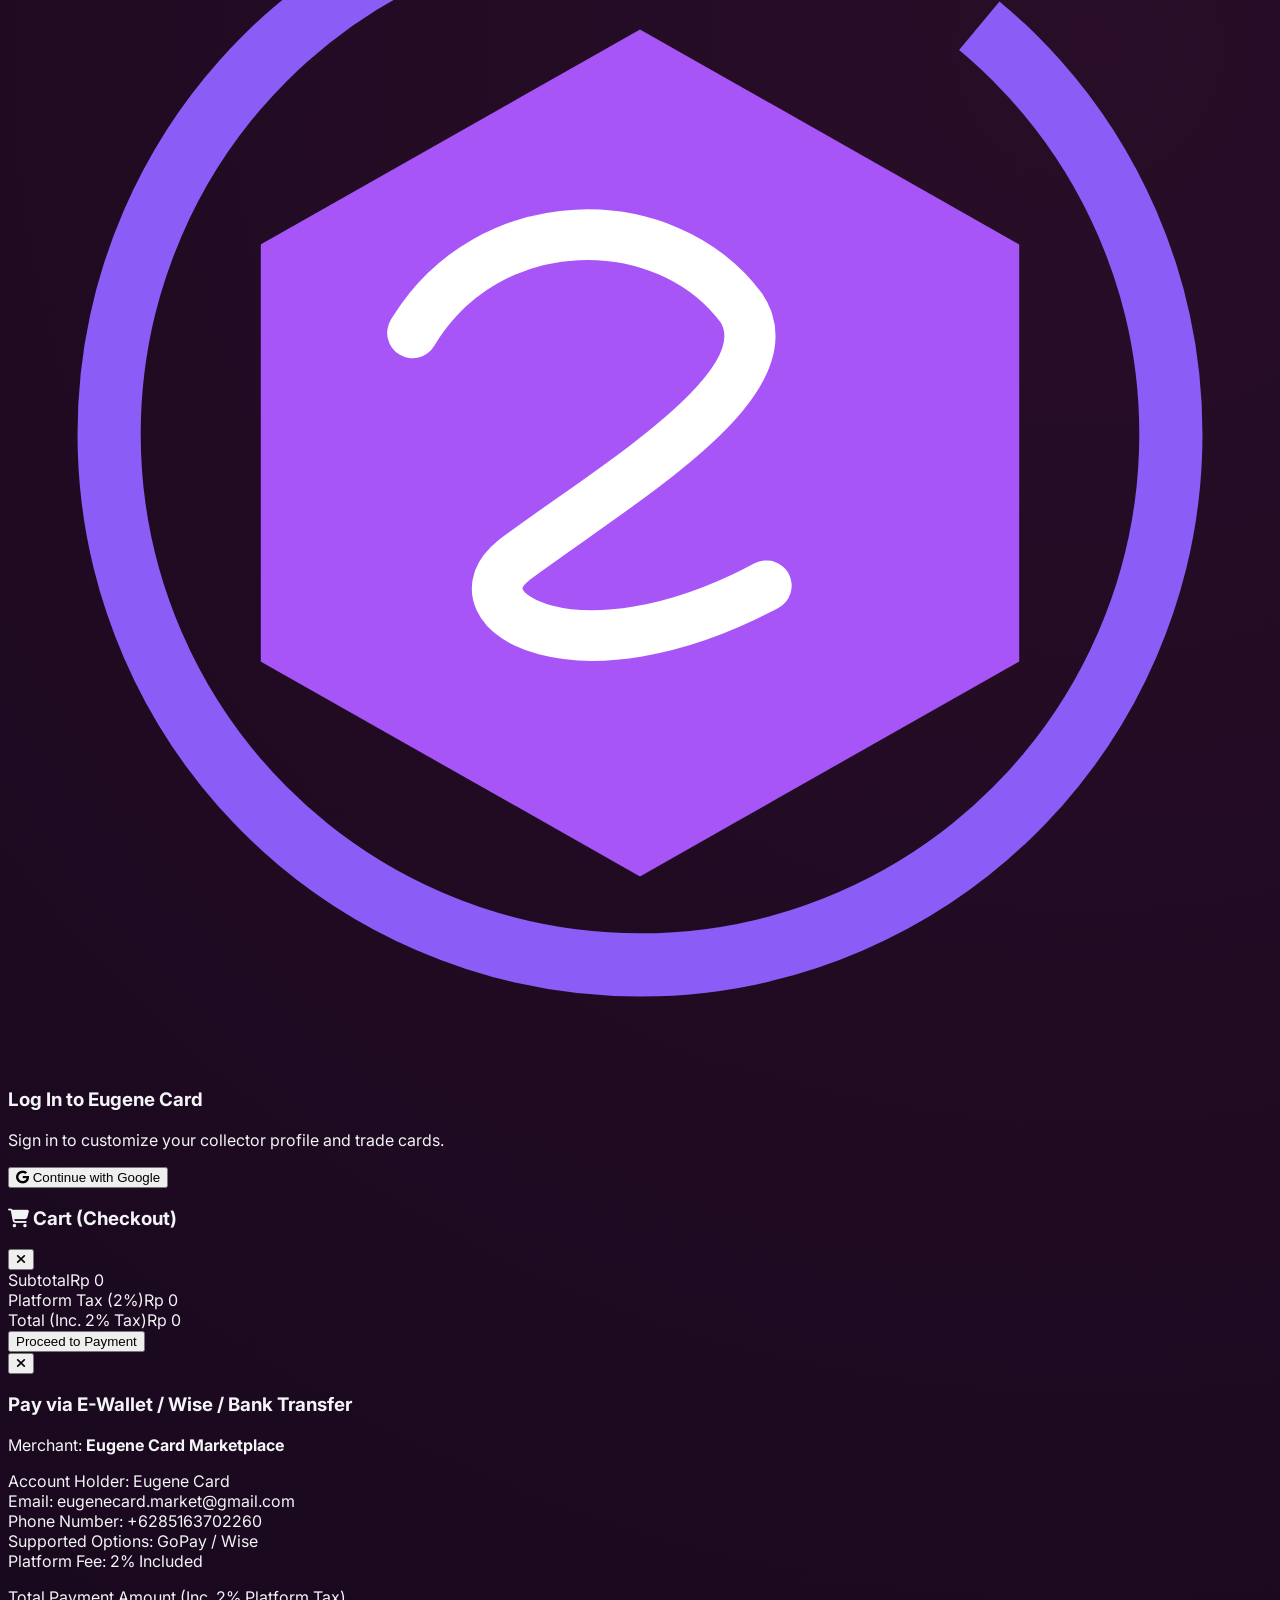
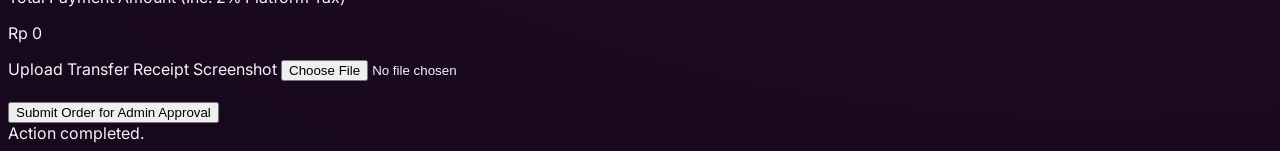
==== commit 6e3d52a0: "Update index.html" ====
--- a/index.html
+++ b/index.html
@@ -357,7 +357,7 @@
           <div>
             <span class="text-[10px] font-black uppercase px-2.5 py-0.5 rounded-full bg-purple-500/20 text-purple-300 border border-purple-500/30 tracking-wider" data-i18n="limitedEdition">LIMITED EDITION</span>
             <h2 class="text-lg font-black text-white mt-0.5" data-i18n="betaStockTitle">Beta Edition Card Stock</h2>
-            <p class="text-xs text-purple-200/60" data-i18n="betaStockSubtitle">Official QRIS Primary Market Availability (2% Tax Included)</p>
+            <p class="text-xs text-purple-200/60" data-i18n="betaStockSubtitle">Official Payment Primary Market Availability (2% Tax Included)</p>
           </div>
         </div>
         
@@ -387,7 +387,7 @@
       <div class="bg-violet-950/60 border border-purple-500/20 rounded-3xl p-6 flex flex-col md:flex-row items-start md:items-center justify-between gap-4">
         <div>
           <h2 class="text-2xl font-black text-white uppercase tracking-wide" data-i18n="tradeRoomTitle">TRADING ROOM</h2>
-          <p class="text-xs text-purple-200/60 mt-1" data-i18n="tradeRoomSubtitle">Buy and sell directly with other collectors via QRIS • 2% tax per trade</p>
+          <p class="text-xs text-purple-200/60 mt-1" data-i18n="tradeRoomSubtitle">Buy and sell directly with other collectors • 2% tax per trade</p>
         </div>
         <button onclick="openListCardForTradeModal()" class="px-5 py-2.5 bg-purple-600 hover:bg-purple-500 text-white font-black text-xs rounded-xl shadow-lg flex items-center gap-2">
           <i class="fa-solid fa-plus"></i> <span data-i18n="listCardBtn">List a Card</span>
@@ -402,7 +402,7 @@
       <div class="bg-violet-950/60 border border-purple-500/20 rounded-3xl p-6 flex flex-col sm:flex-row items-start sm:items-center justify-between gap-4">
         <div>
           <h2 class="text-2xl font-black text-white uppercase tracking-wide" data-i18n="auctionRoomTitle">AUCTION ROOM</h2>
-          <p class="text-xs text-purple-200/60 mt-1" data-i18n="auctionRoomSubtitle">Place competitive QRIS bids on rare serial cards before timer expires.</p>
+          <p class="text-xs text-purple-200/60 mt-1" data-i18n="auctionRoomSubtitle">Place competitive bids on rare serial cards before timer expires.</p>
         </div>
         <div id="auction-header-action-container" class="w-full sm:w-auto"></div>
       </div>
@@ -437,7 +437,7 @@
               </div>
 
               <div class="space-y-2">
-                <label class="block text-xs font-bold text-purple-200/80" data-i18n="bidAmountLabel">Your Bid Amount (IDR) - QRIS</label>
+                <label class="block text-xs font-bold text-purple-200/80" data-i18n="bidAmountLabel">Your Bid Amount (IDR)</label>
                 <div class="flex gap-2">
                   <input type="number" id="bid-input-amount" placeholder="e.g. 775000" class="flex-1 bg-violet-950 border border-purple-500/30 rounded-xl px-3 py-2 text-xs text-white focus:outline-none focus:border-purple-500">
                   <button id="place-bid-btn" onclick="placeAuctionBid()" class="px-4 py-2 bg-emerald-500 hover:bg-emerald-400 text-slate-950 font-black text-xs rounded-xl transition-all disabled:opacity-40 disabled:cursor-not-allowed" data-i18n="placeBidBtn">Place Bid</button>
@@ -459,7 +459,7 @@
       <div class="bg-violet-950/60 border border-purple-500/20 rounded-3xl p-6 flex flex-col md:flex-row items-start md:items-center justify-between gap-4">
         <div>
           <h2 class="text-2xl font-black text-white uppercase tracking-wide" data-i18n="tradeReqTitle">TRADE REQUESTS</h2>
-          <p class="text-xs text-purple-200/60 mt-1" data-i18n="tradeReqSubtitle">Propose QRIS buy or trade offers on cards that already have an owner.</p>
+          <p class="text-xs text-purple-200/60 mt-1" data-i18n="tradeReqSubtitle">Propose buy or trade offers on cards that already have an owner.</p>
         </div>
         <button onclick="openProposeTradeModal()" class="px-5 py-2.5 bg-purple-600 hover:bg-purple-500 text-white font-extrabold text-xs rounded-xl shadow-lg flex items-center gap-2">
           <i class="fa-solid fa-handshake"></i> <span data-i18n="proposeTradeBtn">Propose Card Trade</span>
@@ -519,7 +519,7 @@
         <div>
           <span class="text-[10px] font-black uppercase px-2.5 py-0.5 rounded-full bg-emerald-500/20 text-emerald-400 border border-emerald-500/30 tracking-wider" data-i18n="exclusiveAccess">EXCLUSIVE ACCESS</span>
           <h2 class="text-2xl font-black text-white uppercase tracking-wide mt-1"><i class="fa-solid fa-sack-dollar text-emerald-400 mr-2"></i> <span data-i18n="revenueTabTitle">Revenue Overview</span></h2>
-          <p class="text-xs text-purple-200/60 mt-1" data-i18n="revenueTabSubtitle">Gross sales, platform tax, and per-card profitability from approved QRIS orders.</p>
+          <p class="text-xs text-purple-200/60 mt-1" data-i18n="revenueTabSubtitle">Gross sales, platform tax, and per-card profitability from approved orders.</p>
         </div>
         <div class="flex items-center gap-2">
           <button onclick="renderRevenueTab()" class="px-4 py-2 bg-violet-900/60 hover:bg-violet-800 text-xs font-bold text-emerald-400 rounded-xl border border-purple-500/30 flex items-center gap-2">
@@ -587,8 +587,8 @@
     <section id="view-history" class="hidden space-y-6">
       <div class="bg-violet-950/60 border border-purple-500/20 rounded-3xl p-6 flex flex-col sm:flex-row justify-between items-start sm:items-center gap-4">
         <div>
-          <h2 class="text-2xl font-black text-white uppercase tracking-wide"><i class="fa-solid fa-clock-rotate-left text-purple-400 mr-2"></i> <span data-i18n="historyTitle">Transaction History (QRIS)</span></h2>
-          <p class="text-xs text-purple-200/60 mt-1" data-i18n="historySubtitle">View completed QRIS purchases, order statuses, and 2% platform tax records.</p>
+          <h2 class="text-2xl font-black text-white uppercase tracking-wide"><i class="fa-solid fa-clock-rotate-left text-purple-400 mr-2"></i> <span data-i18n="historyTitle">Transaction History</span></h2>
+          <p class="text-xs text-purple-200/60 mt-1" data-i18n="historySubtitle">View completed purchases, order statuses, and 2% platform tax records.</p>
         </div>
         
         <div class="flex items-center gap-2 bg-violet-950 p-1.5 rounded-2xl border border-purple-500/30">
@@ -607,7 +607,7 @@
                 <th class="p-3.5" data-i18n="thBuyer">Buyer</th>
                 <th class="p-3.5" data-i18n="thItems">Items Acquired</th>
                 <th class="p-3.5" data-i18n="thAmount">Amount (IDR + 2% Tax)</th>
-                <th class="p-3.5" data-i18n="thProof">QRIS Receipt</th>
+                <th class="p-3.5" data-i18n="thProof">Receipt</th>
                 <th class="p-3.5" data-i18n="thStatus">Status</th>
                 <th class="p-3.5 text-right" data-i18n="thDate">Date / Time</th>
               </tr>
@@ -623,7 +623,7 @@
       <div class="bg-violet-950/60 border border-purple-500/20 rounded-3xl p-6 flex flex-col sm:flex-row items-start sm:items-center justify-between gap-4">
         <div>
           <h2 id="dashboard-heading" class="text-2xl font-black text-white uppercase tracking-wide"><i class="fa-solid fa-vault text-purple-400 mr-2"></i> <span data-i18n="vaultTitle">My Vault / Binder</span></h2>
-          <p id="dashboard-subheading" class="text-xs text-purple-200/60 mt-1" data-i18n="vaultSubtitle">Manage owned cards, sell back instantly to Admin via QRIS, or place them into Auction/Trade.</p>
+          <p id="dashboard-subheading" class="text-xs text-purple-200/60 mt-1" data-i18n="vaultSubtitle">Manage owned cards, sell back instantly to Admin, or place them into Auction/Trade.</p>
         </div>
         <button onclick="openProfileManagerModal()" class="w-full sm:w-auto px-3.5 py-2 bg-violet-900/60 hover:bg-violet-800 text-xs font-bold text-purple-200 rounded-xl border border-purple-500/30 flex items-center justify-center gap-2">
           <i class="fa-solid fa-user-gear text-purple-400"></i> <span data-i18n="profileSettingsBtn">Profile Settings</span>
@@ -685,7 +685,7 @@
       <div class="bg-violet-950/60 border border-purple-500/20 rounded-3xl p-6 flex flex-col sm:flex-row items-start sm:items-center justify-between gap-4">
         <div>
           <h2 class="text-xl sm:text-2xl font-black text-white uppercase tracking-wide"><i class="fa-solid fa-shield-halved text-rose-400 mr-2"></i> <span data-i18n="adminHubTitle">Admin Hub & Revenue Dashboard</span></h2>
-          <p class="text-xs text-purple-200/60 mt-1" data-i18n="adminHubSubtitle">Review customer QRIS payments and verify order requests.</p>
+          <p class="text-xs text-purple-200/60 mt-1" data-i18n="adminHubSubtitle">Review customer payments and verify order requests.</p>
         </div>
         <button onclick="refreshAdminHub()" class="w-full sm:w-auto px-3.5 py-2 bg-violet-900/60 hover:bg-violet-800 text-xs font-bold text-purple-300 rounded-xl border border-purple-500/30 flex items-center justify-center gap-2">
           <i class="fa-solid fa-rotate"></i> <span data-i18n="refreshHub">Refresh Hub</span>
@@ -708,7 +708,7 @@
 
       <!-- PENDING ORDERS -->
       <div class="bg-violet-950/60 border border-purple-500/20 rounded-3xl p-6 space-y-4">
-        <h4 class="text-xs font-extrabold text-purple-200 uppercase tracking-wider" data-i18n="pendingOrdersTitle">Pending QRIS Orders Requiring Action</h4>
+        <h4 class="text-xs font-extrabold text-purple-200 uppercase tracking-wider" data-i18n="pendingOrdersTitle">Pending Orders Requiring Action</h4>
         <div id="admin-pending-orders-list" class="space-y-3">
           <p class="text-xs text-purple-300/50" data-i18n="noPendingOrders">No pending transactions requiring approval.</p>
         </div>
@@ -789,7 +789,7 @@
   <div id="propose-trade-modal" class="fixed inset-0 bg-violet-950/80 backdrop-blur-md z-50 hidden flex items-center justify-center p-4">
     <div class="bg-violet-950 border border-purple-500/30 rounded-3xl max-w-md w-full p-6 space-y-4 relative shadow-2xl max-h-[90vh] overflow-y-auto">
       <button onclick="closeProposeTradeModal()" class="absolute top-4 right-4 w-8 h-8 rounded-xl bg-violet-900/60 text-purple-300 text-xs flex items-center justify-center"><i class="fa-solid fa-xmark"></i></button>
-      <h3 class="text-base font-extrabold text-white"><i class="fa-solid fa-handshake text-purple-400 mr-2"></i> <span data-i18n="proposeModalTitle">Propose QRIS Trade Offer</span></h3>
+      <h3 class="text-base font-extrabold text-white"><i class="fa-solid fa-handshake text-purple-400 mr-2"></i> <span data-i18n="proposeModalTitle">Propose Trade Offer</span></h3>
       
       <div class="space-y-3 text-xs">
         <div class="relative">
@@ -815,7 +815,7 @@
         <div>
           <label class="block font-bold text-purple-200/80 mb-1" data-i18n="offerTypeLabel">Offer Type</label>
           <select id="trade-req-type-select" onchange="toggleTradeOfferTypeFields()" class="w-full bg-violet-900/60 border border-purple-500/30 rounded-xl px-3 py-2 text-white focus:outline-none focus:border-purple-500">
-            <option value="BUY" data-i18n="optDirectBuy">Direct QRIS Buy Offer</option>
+            <option value="BUY" data-i18n="optDirectBuy">Direct Buy Offer</option>
             <option value="TRADE" data-i18n="optCardTrade">Card-for-Card Trade</option>
           </select>
         </div>
@@ -838,7 +838,7 @@
           <input type="text" id="trade-req-notes-input" placeholder="e.g. Offering Rp 150.000 or trade with *02" class="w-full bg-violet-900/60 border border-purple-500/30 rounded-xl px-3 py-2 text-white focus:outline-none focus:border-purple-500" data-i18n-placeholder="tradeNotesPlaceholder">
         </div>
 
-        <button onclick="submitTradeRequest()" class="w-full py-3 bg-purple-600 hover:bg-purple-500 text-white font-extrabold rounded-xl transition-all shadow-lg" data-i18n="submitProposalBtn">Submit QRIS Proposal</button>
+        <button onclick="submitTradeRequest()" class="w-full py-3 bg-purple-600 hover:bg-purple-500 text-white font-extrabold rounded-xl transition-all shadow-lg" data-i18n="submitProposalBtn">Submit Proposal</button>
       </div>
     </div>
   </div>
@@ -878,16 +878,16 @@
     </div>
   </div>
 
-  <!-- SELL-BACK QRIS UPLOAD MODAL -->
+  <!-- SELL-BACK UPLOAD MODAL -->
   <div id="sellback-qris-modal" class="fixed inset-0 bg-violet-950/80 backdrop-blur-md z-50 hidden flex items-center justify-center p-4">
     <div class="bg-violet-950 border border-purple-500/30 rounded-3xl max-w-md w-full p-6 space-y-4 relative shadow-2xl text-center max-h-[90vh] overflow-y-auto">
       <button onclick="closeSellbackQrisModal()" class="absolute top-4 right-4 w-8 h-8 rounded-xl bg-violet-900/60 text-purple-300 text-xs flex items-center justify-center"><i class="fa-solid fa-xmark"></i></button>
-      <h3 class="text-lg font-black text-white"><i class="fa-solid fa-qrcode text-purple-400 mr-1"></i> Upload Your QRIS to Receive Payout</h3>
+      <h3 class="text-lg font-black text-white"><i class="fa-solid fa-qrcode text-purple-400 mr-1"></i> Upload Payment Details to Receive Payout</h3>
       <p class="text-[11px] text-purple-200/60">Selling back <strong id="sellback-modal-serial" class="text-purple-300"></strong> for <strong id="sellback-modal-price" class="text-emerald-400"></strong></p>
       <input type="hidden" id="sellback-card-id-target">
 
       <div class="text-left space-y-2 bg-violet-900/40 p-3 rounded-2xl border border-purple-500/30 text-xs">
-        <label class="block font-bold text-purple-200">Upload Your DANA / GoPay / OVO / QRIS Code Screenshot</label>
+        <label class="block font-bold text-purple-200">Upload DANA / GoPay / OVO / Wise / Bank Screenshot or QR</label>
         <input type="file" id="sellback-qris-file-input" accept="image/*" onchange="handleSellbackQrisUpload(event)" class="w-full text-[11px] text-purple-200/60 bg-violet-950 border border-purple-500/30 rounded-xl p-2 file:mr-2 file:py-1 file:px-2 file:rounded-lg file:border-0 file:text-[10px] file:font-bold file:bg-purple-600 file:text-white">
         <input type="hidden" id="sellback-qris-img-data" value="">
         <div id="sellback-qris-preview-container" class="hidden text-center pt-2">
@@ -895,7 +895,7 @@
         </div>
       </div>
 
-      <p class="text-[10px] text-purple-300/50">Admin will scan your code to send the payout, then confirm here with a receipt once it's sent.</p>
+      <p class="text-[10px] text-purple-300/50">Admin will process payout using your details and confirm with a receipt.</p>
       <button onclick="submitSellBackRequest()" class="w-full py-3 bg-emerald-500 text-slate-950 font-extrabold text-xs rounded-xl hover:bg-emerald-400 transition-all">Submit Sell-Back Request</button>
     </div>
   </div>
@@ -948,7 +948,7 @@
       </div>
 
       <div class="text-left space-y-2 bg-violet-900/40 p-3 rounded-2xl border border-purple-500/30 text-xs">
-        <label class="block font-bold text-purple-200">Upload QRIS Transfer Receipt Screenshot</label>
+        <label class="block font-bold text-purple-200">Upload Transfer Receipt Screenshot</label>
         <input type="file" id="winner-proof-file-input" accept="image/*" onchange="handleWinnerProofUpload(event)" class="w-full text-[11px] text-purple-200/60 bg-violet-950 border border-purple-500/30 rounded-xl p-2 file:mr-2 file:py-1 file:px-2 file:rounded-lg file:border-0 file:text-[10px] file:font-bold file:bg-purple-600 file:text-white">
         <input type="hidden" id="winner-proof-img-data" value="">
         <div id="winner-proof-preview-container" class="hidden text-center pt-2">
@@ -1242,7 +1242,7 @@
   <div id="cart-drawer" class="fixed top-0 right-0 h-full w-full max-w-md bg-violet-950 border-l border-purple-500/30 z-50 transform translate-x-full transition-transform duration-300 flex flex-col justify-between p-6 shadow-2xl">
     <div>
       <div class="flex items-center justify-between pb-4 border-b border-purple-500/20">
-        <h3 class="text-base font-extrabold text-white"><i class="fa-solid fa-cart-shopping text-purple-400 mr-2"></i> <span data-i18n="cartTitle">Cart (QRIS Checkout)</span></h3>
+        <h3 class="text-base font-extrabold text-white"><i class="fa-solid fa-cart-shopping text-purple-400 mr-2"></i> <span data-i18n="cartTitle">Cart (Checkout)</span></h3>
         <button onclick="toggleCartDrawer()" class="w-8 h-8 rounded-xl bg-violet-900/60 text-purple-300 text-xs flex items-center justify-center"><i class="fa-solid fa-xmark"></i></button>
       </div>
       <div id="cart-items-container" class="py-4 space-y-3 overflow-y-auto max-h-[50vh]"></div>
@@ -1253,18 +1253,40 @@
         <div class="flex justify-between text-purple-200/60"><span data-i18n="platformTax">Platform Tax (2%)</span><span id="cart-tax" class="font-mono text-purple-400">Rp 0</span></div>
         <div class="flex justify-between font-extrabold text-sm text-white pt-2 border-t border-purple-500/20"><span data-i18n="totalIncTax">Total (Inc. 2% Tax)</span><span id="cart-grand-total" class="font-mono text-purple-400">Rp 0</span></div>
       </div>
-      <button onclick="proceedToCheckout()" class="w-full py-3.5 bg-purple-600 hover:bg-purple-500 text-white font-black text-xs rounded-xl shadow-lg transition-all" data-i18n="proceedQrisBtn">Proceed to QRIS Payment</button>
+      <button onclick="proceedToCheckout()" class="w-full py-3.5 bg-purple-600 hover:bg-purple-500 text-white font-black text-xs rounded-xl shadow-lg transition-all" data-i18n="proceedQrisBtn">Proceed to Payment</button>
     </div>
   </div>
 
-  <!-- CHECKOUT MODAL WITH QRIS PROOF UPLOAD -->
+  <!-- CHECKOUT MODAL WITH PROOF UPLOAD -->
   <div id="checkout-modal" class="fixed inset-0 bg-violet-950/80 backdrop-blur-md z-50 hidden flex items-center justify-center p-4">
     <div class="bg-violet-950 border border-purple-500/30 rounded-3xl max-w-md w-full p-6 space-y-4 relative shadow-2xl text-center max-h-[90vh] overflow-y-auto">
       <button onclick="closeCheckoutModal()" class="absolute top-4 right-4 w-8 h-8 rounded-xl bg-violet-900/60 text-purple-300 text-xs flex items-center justify-center"><i class="fa-solid fa-xmark"></i></button>
-      <h3 class="text-lg font-black text-white" data-i18n="scanPayQris">Scan & Pay via Official QRIS</h3>
-      <p class="text-[10px] text-purple-200/60"><span data-i18n="merchantLabel">Merchant</span>: <strong class="text-white">Eugene Card, Toko Kartu</strong></p>
+      <h3 class="text-lg font-black text-white" data-i18n="scanPayQris">Pay via E-Wallet / Wise / Bank Transfer</h3>
+      <p class="text-[10px] text-purple-200/60"><span data-i18n="merchantLabel">Merchant</span>: <strong class="text-white">Eugene Card Marketplace</strong></p>
       
-      <img id="qris-img-element" src="" class="w-48 h-48 mx-auto bg-white p-2 rounded-2xl shadow-inner border border-purple-500/30">
+      <!-- Integrated Payment Method Details Box -->
+      <div class="bg-violet-900/50 p-4 rounded-2xl border border-purple-500/30 text-left text-xs space-y-2">
+        <div class="flex justify-between border-b border-purple-500/20 pb-1.5">
+          <span class="text-purple-300/70 font-bold">Account Holder:</span>
+          <span class="text-white font-extrabold">Eugene Card</span>
+        </div>
+        <div class="flex justify-between border-b border-purple-500/20 pb-1.5">
+          <span class="text-purple-300/70 font-bold">Email:</span>
+          <span class="text-purple-300 font-mono">eugenecard.market@gmail.com</span>
+        </div>
+        <div class="flex justify-between border-b border-purple-500/20 pb-1.5">
+          <span class="text-purple-300/70 font-bold">Phone Number:</span>
+          <span class="text-white font-mono">+6285163702260</span>
+        </div>
+        <div class="flex justify-between border-b border-purple-500/20 pb-1.5">
+          <span class="text-purple-300/70 font-bold">Supported Options:</span>
+          <span class="text-emerald-400 font-bold">GoPay / Wise</span>
+        </div>
+        <div class="flex justify-between pt-0.5">
+          <span class="text-purple-300/70 font-bold">Platform Fee:</span>
+          <span class="text-purple-300 font-mono">2% Included</span>
+        </div>
+      </div>
       
       <div>
         <p class="text-[10px] text-purple-300/50 font-bold uppercase" data-i18n="totalPayAmount">Total Payment Amount (Inc. 2% Platform Tax)</p>
@@ -1272,7 +1294,7 @@
       </div>
 
       <div class="text-left space-y-2 bg-violet-900/40 p-3 rounded-2xl border border-purple-500/30 text-xs">
-        <label class="block font-bold text-purple-200" data-i18n="uploadReceiptLabel">Upload QRIS Transfer Receipt Screenshot</label>
+        <label class="block font-bold text-purple-200" data-i18n="uploadReceiptLabel">Upload Transfer Receipt Screenshot</label>
         <input type="file" id="qris-proof-file-input" accept="image/*" onchange="handleQrisScreenshotUpload(event)" class="w-full text-[11px] text-purple-200/60 bg-violet-950 border border-purple-500/30 rounded-xl p-2 file:mr-2 file:py-1 file:px-2 file:rounded-lg file:border-0 file:text-[10px] file:font-bold file:bg-purple-600 file:text-white">
         <input type="hidden" id="qris-proof-img-data" value="">
         <div id="qris-proof-preview-container" class="hidden text-center pt-2">
@@ -1280,7 +1302,7 @@
         </div>
       </div>
 
-      <button onclick="submitOrderWithProof()" class="w-full py-3 bg-emerald-500 text-slate-950 font-extrabold text-xs rounded-xl hover:bg-emerald-400 transition-all" data-i18n="submitQrisOrderBtn">Submit QRIS Order for Admin Approval</button>
+      <button onclick="submitOrderWithProof()" class="w-full py-3 bg-emerald-500 text-slate-950 font-extrabold text-xs rounded-xl hover:bg-emerald-400 transition-all" data-i18n="submitQrisOrderBtn">Submit Order for Admin Approval</button>
     </div>
   </div>
 
@@ -1307,7 +1329,6 @@
     const analytics = firebase.analytics();
 
     const TRADE_FEE_PERCENT = 0.02;
-    const OFFICIAL_QRIS_STRING = "00020101021126610014COM.GO-JEK.WWW01189360091430419400360210G0419400360303UMI51440014ID.CO.QRIS.WWW0215ID10265490344800303UMI5204594453033605802ID5925Eugene Card, Toko Kartu &6012TORAJA UTARA61059183162070703A0163048BD9";
     const ADMIN_EMAILS = ['eugene.aquila06@gmail.com', 'yujinybwork@gmail.com', 'eugene.aquila06', 'admin house'];
 
     let currentLanguage = 'EN';
@@ -1362,7 +1383,7 @@
         noNotifications: "No recent notifications.",
         limitedEdition: "LIMITED EDITION",
         betaStockTitle: "Beta Edition Card Stock",
-        betaStockSubtitle: "Official QRIS Primary Market Availability (2% Tax Included)",
+        betaStockSubtitle: "Official Primary Market Availability (2% Fee Included)",
         remainingCards: "Remaining Cards",
         availableSuffix: "/ 50 Available",
         searchPlaceholder: "Search serial (*01 / *001) or card name...",
@@ -1370,20 +1391,20 @@
         filterPremium: "Premium",
         filterStandard: "Standard",
         tradeRoomTitle: "TRADING ROOM",
-        tradeRoomSubtitle: "Buy and sell directly with other collectors via QRIS • 2% tax per trade",
+        tradeRoomSubtitle: "Buy and sell directly with other collectors • 2% fee per trade",
         listCardBtn: "List a Card",
         auctionRoomTitle: "AUCTION ROOM",
-        auctionRoomSubtitle: "Place competitive QRIS bids on rare serial cards before timer expires.",
+        auctionRoomSubtitle: "Place competitive bids on rare serial cards before timer expires.",
         featuredAuction: "FEATURED AUCTION",
         timeRemaining: "Time Remaining",
         ownerLabel: "Owner",
         highestBid: "Current Highest Bid",
         highBidderLabel: "High Bidder",
-        bidAmountLabel: "Your Bid Amount (IDR) - QRIS",
+        bidAmountLabel: "Your Bid Amount (IDR)",
         placeBidBtn: "Place Bid",
         liveBidHistory: "Live Bid History",
         tradeReqTitle: "TRADE REQUESTS",
-        tradeReqSubtitle: "Propose QRIS buy or trade offers on cards that already have an owner.",
+        tradeReqSubtitle: "Propose buy or trade offers on cards that already have an owner.",
         proposeTradeBtn: "Propose Card Trade",
         exclusiveAccess: "EXCLUSIVE ACCESS",
         analyticsTitle: "Market Analytics & Valuation",
@@ -1400,10 +1421,10 @@
         topValuationIndex: "Top Card Valuation Index",
         navRevenueTab: "Revenue",
         revenueTabTitle: "Revenue Overview",
-        revenueTabSubtitle: "Gross sales, platform tax, and per-card profitability from approved QRIS orders.",
+        revenueTabSubtitle: "Gross sales, platform fee, and per-card profitability from approved orders.",
         openFullRevenueHub: "Full Revenue Hub",
         kpiGrossSales: "GROSS SALES REVENUE",
-        kpiTax: "PLATFORM TAX (2%)",
+        kpiTax: "PLATFORM FEE (2%)",
         kpiCompleted: "COMPLETED SALES",
         kpiAov: "AVERAGE ORDER VALUE",
         breakdownTitle: "CARD-LEVEL PROFITABILITY BREAKDOWN",
@@ -1420,20 +1441,20 @@
         noChatMessages: "No chat messages yet. Start the conversation!",
         chatInputPlaceholder: "Type message or attach screenshot...",
         btnSend: "Send",
-        historyTitle: "Transaction History (QRIS)",
-        historySubtitle: "View completed QRIS purchases, order statuses, and 2% platform tax records.",
+        historyTitle: "Transaction History",
+        historySubtitle: "View completed purchases, order statuses, and 2% platform fee records.",
         histAll: "All Activity",
         histMine: "My Purchases",
         histApproved: "Approved Only",
         thOrderRef: "Order Ref",
         thBuyer: "Buyer",
         thItems: "Items Acquired",
-        thAmount: "Amount (IDR + 2% Tax)",
-        thProof: "QRIS Receipt",
+        thAmount: "Amount (IDR + 2% Fee)",
+        thProof: "Receipt",
         thStatus: "Status",
         thDate: "Date / Time",
         vaultTitle: "My Vault / Binder",
-        vaultSubtitle: "Manage owned cards, sell back instantly to Admin via QRIS, or place them into Auction/Trade.",
+        vaultSubtitle: "Manage owned cards, sell back instantly to Admin, or place them into Auction/Trade.",
         profileSettingsBtn: "Profile Settings",
         wishlistTitle: "Saved Wishlist",
         wishlistSubtitle: "Click on any card to directly propose a trade offer to its owner!",
@@ -1444,13 +1465,13 @@
         thSerialsHeld: "Serials Held",
         thAction: "Action",
         adminHubTitle: "Admin Hub & Revenue Dashboard",
-        adminHubSubtitle: "Review customer QRIS payments and verify order requests.",
+        adminHubSubtitle: "Review customer payments and verify order requests.",
         refreshHub: "Refresh Hub",
         personaSwitcherTitle: "Admin Persona Switcher (Test Accounts)",
         personaSwitcherSub: "Switch active account persona to test standard collector views versus admin privileges.",
         adminPersona: "Admin Persona",
         stdCollectorPersona: "Standard Collector",
-        pendingOrdersTitle: "Pending QRIS Orders Requiring Action",
+        pendingOrdersTitle: "Pending Orders Requiring Action",
         noPendingOrders: "No pending transactions requiring approval.",
         inventoryTitle: "Inventory Mgmt",
         inventorySubtitle: "Manage, edit, export, or import complete inventory backup state JSON.",
@@ -1467,18 +1488,18 @@
         selectVaultCard: "Select Card from Your Vault",
         askingPrice: "Asking Price (IDR)",
         publishListingBtn: "Publish Listing",
-        proposeModalTitle: "Propose QRIS Trade Offer",
+        proposeModalTitle: "Propose Trade Offer",
         selectCardRequest: "Select Card to Request (Search by Serial or Owner)",
         selectCardPlaceholder: "Select a card...",
         tradeSearchPlaceholder: "Search serial (*01) or owner...",
         offerTypeLabel: "Offer Type",
-        optDirectBuy: "Direct QRIS Buy Offer",
+        optDirectBuy: "Direct Buy Offer",
         optCardTrade: "Card-for-Card Trade",
         selectMyCardOffer: "Select Your Card to Offer in Trade",
         plusAmountLabel: "Plus Cash / Top-up Amount (IDR - Optional)",
         proposedNotesLabel: "Proposed Offer Amount / Notes (IDR or Details)",
         tradeNotesPlaceholder: "e.g. Offering Rp 150.000 or trade with *02",
-        submitProposalBtn: "Submit QRIS Proposal",
+        submitProposalBtn: "Submit Proposal",
         counterModalTitle: "Send Counter Offer",
         counterNotesLabel: "Your Counter Terms / Revised Offer Notes",
         counterNotesPlaceholder: "e.g. Counter offer: I want Rp 250.000 or *05 instead.",
@@ -1525,16 +1546,16 @@
         loginTitle: "Log In to Eugene Card",
         loginSub: "Sign in to customize your collector profile and trade cards.",
         continueGoogle: "Continue with Google",
-        cartTitle: "Cart (QRIS Checkout)",
+        cartTitle: "Cart (Checkout)",
         subtotal: "Subtotal",
-        platformTax: "Platform Tax (2%)",
-        totalIncTax: "Total (Inc. 2% Tax)",
-        proceedQrisBtn: "Proceed to QRIS Payment",
-        scanPayQris: "Scan & Pay via Official QRIS",
+        platformTax: "Platform Fee (2%)",
+        totalIncTax: "Total (Inc. 2% Fee)",
+        proceedQrisBtn: "Proceed to Payment",
+        scanPayQris: "Pay via GoPay / Wise / Bank Transfer",
         merchantLabel: "Merchant",
-        totalPayAmount: "Total Payment Amount (Inc. 2% Platform Tax)",
-        uploadReceiptLabel: "Upload QRIS Transfer Receipt Screenshot",
-        submitQrisOrderBtn: "Submit QRIS Order for Admin Approval"
+        totalPayAmount: "Total Payment Amount (Inc. 2% Platform Fee)",
+        uploadReceiptLabel: "Upload Transfer Receipt Screenshot",
+        submitQrisOrderBtn: "Submit Order for Admin Approval"
       },
       ID: {
         brandTitle: "EUGENE CARD",
@@ -1557,7 +1578,7 @@
         noNotifications: "Tidak ada notifikasi terbaru.",
         limitedEdition: "EDISI TERBATAS",
         betaStockTitle: "Stok Kartu Edisi Beta",
-        betaStockSubtitle: "Ketersediaan Pasar Primer QRIS Resmi (Pajak 2% Termasuk)",
+        betaStockSubtitle: "Ketersediaan Pasar Primer Resmi (Biaya 2% Termasuk)",
         remainingCards: "Sisa Kartu",
         availableSuffix: "/ 50 Tersedia",
         searchPlaceholder: "Cari serial (*01 / *001) atau nama kartu...",
@@ -1565,20 +1586,20 @@
         filterPremium: "Premium",
         filterStandard: "Standar",
         tradeRoomTitle: "RUANG PERDAGANGAN",
-        tradeRoomSubtitle: "Beli dan jual langsung dengan kolektor lain via QRIS • Pajak 2% per transaksi",
+        tradeRoomSubtitle: "Beli dan jual langsung dengan kolektor lain • Biaya 2% per transaksi",
         listCardBtn: "Jual/Tukar Kartu",
         auctionRoomTitle: "RUANG LELANG",
-        auctionRoomSubtitle: "Ajukan penawaran QRIS kompetitif pada kartu langka sebelum waktu habis.",
+        auctionRoomSubtitle: "Ajukan penawaran kompetitif pada kartu langka sebelum waktu habis.",
         featuredAuction: "LELANG UTAMA",
         timeRemaining: "Sisa Waktu",
         ownerLabel: "Pemilik",
         highestBid: "Penawaran Tertinggi",
         highBidderLabel: "Penawar Tertinggi",
-        bidAmountLabel: "Jumlah Penawaran (IDR) - QRIS",
+        bidAmountLabel: "Jumlah Penawaran (IDR)",
         placeBidBtn: "Ajukan Tawaran",
         liveBidHistory: "Riwayat Tawaran Langsung",
         tradeReqTitle: "PERMINTAAN TUKAR",
-        tradeReqSubtitle: "Ajukan penawaran beli/tukar QRIS untuk kartu yang sudah dimiliki kolektor lain.",
+        tradeReqSubtitle: "Ajukan penawaran beli/tukar untuk kartu yang sudah dimiliki kolektor lain.",
         proposeTradeBtn: "Ajukan Penawaran",
         exclusiveAccess: "AKSES EKSKLUSIF",
         analyticsTitle: "Analitik Pasar & Valuasi",
@@ -1595,10 +1616,10 @@
         topValuationIndex: "Indeks Valuasi Kartu Teratas",
         navRevenueTab: "Pendapatan",
         revenueTabTitle: "Ikhtisar Pendapatan",
-        revenueTabSubtitle: "Penjualan kotor, pajak platform, dan profitabilitas per kartu dari pesanan QRIS yang disetujui.",
+        revenueTabSubtitle: "Penjualan kotor, biaya platform, dan profitabilitas per kartu dari pesanan yang disetujui.",
         openFullRevenueHub: "Buka Pusat Pendapatan",
         kpiGrossSales: "PENDAPATAN PENJUALAN KOTOR",
-        kpiTax: "PAJAK PLATFORM (2%)",
+        kpiTax: "BIAYA PLATFORM (2%)",
         kpiCompleted: "PENJUALAN SELESAI",
         kpiAov: "RATA-RATA NILAI PESANAN",
         breakdownTitle: "RINCIAN PROFITABILITAS PER KARTU",
@@ -1615,20 +1636,20 @@
         noChatMessages: "Belum ada pesan chat. Mulai percakapan!",
         chatInputPlaceholder: "Ketik pesan atau lampirkan tangkapan layar...",
         btnSend: "Kirim",
-        historyTitle: "Riwayat Transaksi (QRIS)",
-        historySubtitle: "Lihat pembelian QRIS selesai, status pesanan, dan catatan pajak platform 2%.",
+        historyTitle: "Riwayat Transaksi",
+        historySubtitle: "Lihat pembelian selesai, status pesanan, dan catatan biaya platform 2%.",
         histAll: "Semua Aktivitas",
         histMine: "Pembelian Saya",
         histApproved: "Disetujui Saja",
         thOrderRef: "Ref Pesanan",
         thBuyer: "Pembeli",
         thItems: "Kartu Didapat",
-        thAmount: "Jumlah (IDR + Pajak 2%)",
-        thProof: "Bukti QRIS",
+        thAmount: "Jumlah (IDR + Biaya 2%)",
+        thProof: "Bukti Transfer",
         thStatus: "Status",
         thDate: "Tanggal / Waktu",
         vaultTitle: "Brankas / Album Saya",
-        vaultSubtitle: "Kelola kartu yang dimiliki, jual kembali secara instan ke Admin via QRIS, atau masukkan ke Lelang/Tukar.",
+        vaultSubtitle: "Kelola kartu yang dimiliki, jual kembali secara instan ke Admin, atau masukkan ke Lelang/Tukar.",
         profileSettingsBtn: "Pengaturan Profil",
         wishlistTitle: "Daftar Keinginan",
         wishlistSubtitle: "Klik kartu apa saja untuk langsung mengajukan penawaran tukar kepada pemiliknya!",
@@ -1639,13 +1660,13 @@
         thSerialsHeld: "Serial Dipegang",
         thAction: "Aksi",
         adminHubTitle: "Pusat Admin & Dasbor Pendapatan",
-        adminHubSubtitle: "Tinjau pembayaran QRIS pelanggan dan verifikasi permintaan pesanan.",
+        adminHubSubtitle: "Tinjau pembayaran pelanggan dan verifikasi permintaan pesanan.",
         refreshHub: "Muat Ulang Pusat",
         personaSwitcherTitle: "Pengalih Persona Admin (Akun Uji)",
         personaSwitcherSub: "Beralih persona akun aktif untuk menguji tampilan kolektor standar vs hak akses admin.",
         adminPersona: "Persona Admin",
         stdCollectorPersona: "Kolektor Standar",
-        pendingOrdersTitle: "Pesanan QRIS Menunggu Tindakan",
+        pendingOrdersTitle: "Pesanan Menunggu Tindakan",
         noPendingOrders: "Tidak ada transaksi menunggu persetujuan.",
         inventoryTitle: "Manajemen Inventaris",
         inventorySubtitle: "Kelola, edit, ekspor, atau impor JSON cadangan inventaris lengkap.",
@@ -1662,18 +1683,18 @@
         selectVaultCard: "Pilih Kartu dari Brankas Anda",
         askingPrice: "Harga Penawaran (IDR)",
         publishListingBtn: "Publikasikan Kartu",
-        proposeModalTitle: "Ajukan Penawaran QRIS",
+        proposeModalTitle: "Ajukan Penawaran",
         selectCardRequest: "Pilih Kartu yang Diminta (Cari berdasarkan Serial atau Pemilik)",
         selectCardPlaceholder: "Pilih kartu...",
         tradeSearchPlaceholder: "Cari serial (*01) atau pemilik...",
         offerTypeLabel: "Jenis Penawaran",
-        optDirectBuy: "Penawaran Beli Langsung QRIS",
+        optDirectBuy: "Penawaran Beli Langsung",
         optCardTrade: "Pertukaran Kartu-dengan-Kartu",
         selectMyCardOffer: "Pilih Kartu Anda untuk Ditawarkan",
         plusAmountLabel: "Jumlah Uang Tambahan (IDR - Opsional)",
         proposedNotesLabel: "Jumlah Penawaran / Catatan (IDR atau Rincian)",
         tradeNotesPlaceholder: "misal: Menawarkan Rp 150.000 atau tukar dengan *02",
-        submitProposalBtn: "Kirim Proposal QRIS",
+        submitProposalBtn: "Kirim Proposal",
         counterModalTitle: "Kirim Penawaran Kontra",
         counterNotesLabel: "Ketentuan Kontra / Catatan Penawaran Revisi Anda",
         counterNotesPlaceholder: "misal: Penawaran kontra: Saya minta Rp 250.000 atau *05 sebagai gantinya.",
@@ -1720,16 +1741,16 @@
         loginTitle: "Masuk ke Eugene Card",
         loginSub: "Masuk untuk menyesuaikan profil kolektor dan bertukar kartu.",
         continueGoogle: "Lanjutkan dengan Google",
-        cartTitle: "Keranjang (Pembayaran QRIS)",
+        cartTitle: "Keranjang (Pembayaran)",
         subtotal: "Subtotal",
-        platformTax: "Pajak Platform (2%)",
-        totalIncTax: "Total (Termasuk Pajak 2%)",
-        proceedQrisBtn: "Lanjutkan ke Pembayaran QRIS",
-        scanPayQris: "Pindai & Bayar via QRIS Resmi",
+        platformTax: "Biaya Platform (2%)",
+        totalIncTax: "Total (Termasuk Biaya 2%)",
+        proceedQrisBtn: "Lanjutkan ke Pembayaran",
+        scanPayQris: "Bayar via GoPay / Wise / Transfer Bank",
         merchantLabel: "Pedagang",
-        totalPayAmount: "Total Pembayaran (Termasuk Pajak 2%)",
-        uploadReceiptLabel: "Unggah Tangkapan Layar Struk Transfer QRIS",
-        submitQrisOrderBtn: "Kirim Pesanan QRIS untuk Persetujuan Admin"
+        totalPayAmount: "Total Pembayaran (Termasuk Biaya 2%)",
+        uploadReceiptLabel: "Unggah Tangkapan Layar Struk Transfer",
+        submitQrisOrderBtn: "Kirim Pesanan untuk Persetujuan Admin"
       }
     };
 
@@ -3431,7 +3452,7 @@
 
       const container = document.getElementById('detail-card-action-container');
       if (card.status === 'AVAILABLE') {
-        container.innerHTML = `<button onclick="addToCart('${card.id}'); closeCardDetailModal();" class="w-full py-2.5 bg-purple-600 hover:bg-purple-500 text-white font-extrabold text-xs rounded-xl transition-all shadow-md">${currentLanguage === 'ID' ? 'Tambah Kartu ke Keranjang (QRIS)' : 'Add Card to Cart (QRIS)'}</button>`;
+        container.innerHTML = `<button onclick="addToCart('${card.id}'); closeCardDetailModal();" class="w-full py-2.5 bg-purple-600 hover:bg-purple-500 text-white font-extrabold text-xs rounded-xl transition-all shadow-md">${currentLanguage === 'ID' ? 'Tambah Kartu ke Keranjang' : 'Add Card to Cart'}</button>`;
       } else {
         container.innerHTML = `<button disabled class="w-full py-2.5 bg-violet-950 text-purple-300/40 font-bold text-xs rounded-xl cursor-not-allowed border border-purple-500/10">${currentLanguage === 'ID' ? 'Sudah Dimiliki' : 'Already Owned'}</button>`;
       }
@@ -3489,7 +3510,7 @@
       if (!card || (card.owner !== currentUser.name && card.owner !== currentUser.username)) return showToast('You do not own this card.');
 
       const payoutQrisData = document.getElementById('sellback-qris-img-data').value;
-      if (!payoutQrisData) return showToast('Please upload your QRIS / e-wallet code screenshot to receive payout.');
+      if (!payoutQrisData) return showToast('Please upload your payout details screenshot.');
 
       const activeUserIdent = currentUser.username || currentUser.name;
       const orderRef = `SB-${Math.floor(1000 + Math.random() * 9000)}`;
@@ -3547,10 +3568,10 @@
       document.getElementById('list-card-select-container')?.classList.add('hidden');
 
       if (mode === 'auction') {
-        document.getElementById('list-modal-title').innerText = `${currentLanguage === 'ID' ? 'Daftarkan' : 'List'} ${card.serial} ${currentLanguage === 'ID' ? 'untuk Lelang QRIS' : 'for QRIS Auction'}`;
+        document.getElementById('list-modal-title').innerText = `${currentLanguage === 'ID' ? 'Daftarkan' : 'List'} ${card.serial} ${currentLanguage === 'ID' ? 'untuk Lelang' : 'for Auction'}`;
         document.getElementById('list-price-label').innerText = currentLanguage === 'ID' ? 'Jumlah Tawaran Awal (IDR)' : 'Starting Bid Amount (IDR)';
       } else {
-        document.getElementById('list-modal-title').innerText = `${currentLanguage === 'ID' ? 'Daftarkan' : 'List'} ${card.serial} ${currentLanguage === 'ID' ? 'untuk Perdagangan QRIS' : 'for QRIS Trade'}`;
+        document.getElementById('list-modal-title').innerText = `${currentLanguage === 'ID' ? 'Daftarkan' : 'List'} ${card.serial} ${currentLanguage === 'ID' ? 'untuk Perdagangan' : 'for Trade'}`;
         document.getElementById('list-price-label').innerText = i18nDict[currentLanguage].askingPrice;
       }
 
@@ -3586,7 +3607,7 @@
         try {
           await db.collection("system").doc("activeAuction").set(auctionData);
           closeListCardModal();
-          showToast(`Successfully set ${card.serial} as active QRIS auction!`);
+          showToast(`Successfully set ${card.serial} as active auction!`);
           addNotification('Auction Started', `Card ${card.serial} is now live in the Auction Room.`, 'fa-gavel text-emerald-400');
           await fetchActiveAuction();
           switchTab('auction');
@@ -3609,8 +3630,8 @@
         try {
           await db.collection("listings").doc(listingId).set(listingData);
           closeListCardModal();
-          showToast(`Listed ${card.serial} in the Trading Room with QRIS support!`);
-          addNotification('Card Listed', `Published ${card.serial} for QRIS trade/sale.`, 'fa-tag text-purple-400');
+          showToast(`Listed ${card.serial} in the Trading Room!`);
+          addNotification('Card Listed', `Published ${card.serial} for trade/sale.`, 'fa-tag text-purple-400');
           await fetchListings();
           switchTab('trade');
         } catch (e) {
@@ -3707,7 +3728,7 @@
         const tradeSummaryStr = `Trade Card: ${offeredCardSerial || 'Card'} ${plusAmount > 0 ? '+ ' + formatIDR(plusAmount) : ''}`;
         notes = notes ? `${tradeSummaryStr} | ${notes}` : tradeSummaryStr;
       } else {
-        if (!notes) notes = 'Direct QRIS offer';
+        if (!notes) notes = 'Direct buy offer';
       }
 
       const activeUserIdent = currentUser.username || currentUser.name;
@@ -3736,7 +3757,7 @@
       try {
         await db.collection("tradeRequests").doc(reqId).set(requestData);
         closeProposeTradeModal();
-        showToast('QRIS Trade/Buy proposal submitted successfully!');
+        showToast('Trade/Buy proposal submitted successfully!');
         addNotification('Trade Proposal Sent', `Proposed ${type} offer to ${card.owner} for ${card.serial}.`, 'fa-handshake text-purple-400');
         await fetchTradeRequests();
         switchTab('trade-req');
@@ -3778,7 +3799,7 @@
         return showToast('Only the target card owner or Admin can accept this proposal.');
       }
 
-      if (!confirm(`Accept offer from ${req.proposer} for ${req.serial}? Ownership will transfer to ${req.proposer} via QRIS settlement.`)) return;
+      if (!confirm(`Accept offer from ${req.proposer} for ${req.serial}? Ownership will transfer to ${req.proposer} upon settlement.`)) return;
 
       try {
         const batch = db.batch();
@@ -3889,7 +3910,7 @@
       if (!req) return;
 
       document.getElementById('counter-req-id-target').value = reqId;
-      document.getElementById('counter-notes-input').value = `Counter QRIS offer to ${req.proposer}: `;
+      document.getElementById('counter-notes-input').value = `Counter offer to ${req.proposer}: `;
       document.getElementById('counter-offer-modal').classList.remove('hidden');
     }
 
@@ -3954,62 +3975,89 @@
         return;
       }
 
-      grid.innerHTML = tradeRequestsList.map(req => {
-        const myIdent = currentUser ? (currentUser.username || currentUser.name) : '';
-        const isProposer = currentUser && (req.proposer === currentUser.name || req.proposer === currentUser.username);
-        const isTargetOwner = currentUser && (req.targetOwner === currentUser.name || req.targetOwner === currentUser.username || currentUser.isAdmin);
-        const isCountered = req.status === 'COUNTERED';
-        const isAccepted = req.status === 'ACCEPTED';
-        const isRejected = req.status === 'REJECTED';
-
-        let statusBadge = `<span class="text-[9px] font-extrabold px-2 py-0.5 rounded ${req.offerType === 'BUY' ? 'bg-emerald-500/20 text-emerald-400' : 'bg-purple-500/20 text-purple-300'}">${req.offerType}</span>`;
-        if (isCountered) statusBadge = `<span class="text-[9px] font-extrabold px-2 py-0.5 rounded bg-purple-500/20 text-purple-300 border border-purple-500/30"><i class="fa-solid fa-arrows-rotate mr-1"></i>COUNTERED</span>`;
-        if (isAccepted) statusBadge = `<span class="text-[9px] font-extrabold px-2 py-0.5 rounded bg-emerald-500/20 text-emerald-400 border border-emerald-500/30">ACCEPTED</span>`;
-        if (isRejected) statusBadge = `<span class="text-[9px] font-extrabold px-2 py-0.5 rounded bg-rose-500/20 text-rose-400 border border-rose-500/30">REJECTED</span>`;
+grid.innerHTML = tradeRequestsList.map(req => {
+        const isMyReq = currentUser && (currentUser.name === req.proposer || currentUser.username === req.proposer);
+        const isTargetMe = currentUser && (currentUser.name === req.targetOwner || currentUser.username === req.targetOwner);
+        const isAdmin = currentUser && currentUser.isAdmin;
+
+        let statusBadge = 'bg-purple-500/20 text-purple-300 border-purple-500/30';
+        if (req.status === 'ACCEPTED') statusBadge = 'bg-emerald-500/20 text-emerald-400 border-emerald-500/30';
+        if (req.status === 'REJECTED') statusBadge = 'bg-rose-500/20 text-rose-400 border-rose-500/30';
+        if (req.status === 'COUNTERED') statusBadge = 'bg-amber-500/20 text-amber-300 border-amber-500/30';
+
+        const proposerAvatar = getCollectorAvatar(req.proposer);
+        const targetAvatar = getCollectorAvatar(req.targetOwner);
 
         return `
-<div class="bg-violet-950/60 border ${isCountered ? 'border-purple-500/40 bg-purple-950/20' : 'border-purple-500/20'} rounded-2xl p-4 flex flex-col justify-between space-y-3 shadow-md">
-            <div class="flex items-start justify-between gap-3">
-              <div class="flex items-center gap-3">
-                <img src="${req.cardImg || 'https://placehold.co/1080x1350/1e1b4b/a855f7?text=Card'}" class="w-12 h-12 object-contain rounded-xl bg-violet-900 border border-purple-500/20 shrink-0">
-                <div>
-                  <div class="flex items-center gap-2">
-                    <h4 class="font-extrabold text-white text-xs">${req.serial || '*--'} ${req.cardName ? `• ${req.cardName}` : ''}</h4>
-                    ${statusBadge}
+          <div class="bg-violet-950/60 border border-purple-500/20 rounded-3xl p-5 space-y-4 hover:border-purple-500/40 transition-all">
+            <div class="flex items-center justify-between border-b border-purple-500/20 pb-3">
+              <div class="flex items-center gap-2">
+                <span class="text-[10px] font-black px-2.5 py-0.5 rounded-full ${statusBadge}">${req.status}</span>
+                <span class="text-[10px] font-bold text-purple-300/70 uppercase font-mono">${req.offerType}</span>
+              </div>
+              <span class="text-[10px] font-mono text-purple-200/50">${req.created_at ? new Date(req.created_at).toLocaleDateString() : 'Recently'}</span>
+            </div>
+
+            <div class="flex items-center gap-4">
+              <img src="${req.cardImg}" class="w-16 h-20 object-contain rounded-xl bg-violet-900/60 border border-purple-500/30 p-1">
+              <div class="space-y-1">
+                <p class="text-sm font-black text-white">${req.cardName} (${req.serial})</p>
+                <div class="flex items-center gap-2 text-xs">
+                  <div class="flex items-center gap-1">
+                    <img src="${proposerAvatar}" class="w-4 h-4 rounded-full object-cover">
+                    <span class="text-purple-300 font-bold">${req.proposer}</span>
                   </div>
-                  <p class="text-[10px] text-purple-200/60 mt-0.5">Owner: <strong class="text-purple-300">${req.targetOwner}</strong> | Proposer: <strong class="text-white">${req.proposer}</strong></p>
+                  <i class="fa-solid fa-arrow-right text-[10px] text-purple-400"></i>
+                  <div class="flex items-center gap-1">
+                    <img src="${targetAvatar}" class="w-4 h-4 rounded-full object-cover">
+                    <span class="text-purple-300/80 font-bold">${req.targetOwner}</span>
+                  </div>
                 </div>
               </div>
             </div>
 
-            <div class="bg-violet-900/40 p-2.5 rounded-xl border border-purple-500/20 text-xs text-purple-200 space-y-1">
-              <p class="text-[10px] font-bold text-purple-300/60 uppercase">Proposal Terms & Notes</p>
-              <p class="font-medium text-white">${req.notes || 'No extra notes.'}</p>
-            </div>
-
-            <div class="flex items-center justify-between pt-1 border-t border-purple-500/10 gap-2">
-              <button onclick="openDirectChat('${isProposer ? req.targetOwner : req.proposer}', 'Trade Offer #${req.id}')" class="px-3 py-1.5 bg-violet-900/60 hover:bg-violet-800 text-purple-300 font-bold text-[10px] rounded-xl border border-purple-500/30 flex items-center gap-1">
+            ${req.notes ? `
+              <div class="bg-violet-900/40 border border-purple-500/20 rounded-2xl p-3 text-xs text-purple-200/80">
+                <span class="font-extrabold text-purple-400 block text-[10px] uppercase mb-0.5">Offer Details / Terms:</span>
+                ${req.notes}
+              </div>
+            ` : ''}
+
+            <div class="flex flex-wrap items-center justify-end gap-2 pt-1">
+              <button onclick="openDirectChat('${isMyReq ? req.targetOwner : req.proposer}', 'Trade Offer Chat')" class="px-3 py-1.5 bg-violet-900/60 hover:bg-violet-800 text-purple-200 text-xs font-extrabold rounded-xl border border-purple-500/30 flex items-center gap-1">
                 <i class="fa-solid fa-comments"></i> Chat
               </button>
 
-              <div class="flex items-center gap-1.5">
-                ${!isAccepted && !isRejected ? `
-                  ${isTargetOwner && !isCountered ? `
-                    <button onclick="acceptTradeRequest('${req.id}')" class="px-3 py-1.5 bg-emerald-500 hover:bg-emerald-400 text-slate-950 font-black text-[10px] rounded-xl transition-all shadow">Accept</button>
-                    <button onclick="openCounterOfferModal('${req.id}')" class="px-3 py-1.5 bg-purple-600 hover:bg-purple-500 text-white font-black text-[10px] rounded-xl transition-all shadow">Counter</button>
-                    <button onclick="rejectTradeRequest('${req.id}')" class="px-2.5 py-1.5 bg-rose-950/60 hover:bg-rose-900 text-rose-300 font-bold text-[10px] rounded-xl border border-rose-500/30 transition-all">Reject</button>
-                  ` : ''}
-
-                  ${isProposer && isCountered ? `
-                    <button onclick="acceptCounterOffer('${req.id}')" class="px-3 py-1.5 bg-emerald-500 hover:bg-emerald-400 text-slate-950 font-black text-[10px] rounded-xl transition-all shadow">Accept Counter</button>
-                    <button onclick="rejectCounterOffer('${req.id}')" class="px-2.5 py-1.5 bg-rose-950/60 hover:bg-rose-900 text-rose-300 font-bold text-[10px] rounded-xl border border-rose-500/30 transition-all">Reject Counter</button>
-                  ` : ''}
-
-                  ${isProposer && !isCountered ? `
-                    <button onclick="withdrawTradeRequest('${req.id}')" class="px-3 py-1.5 bg-violet-900/60 hover:bg-rose-900 text-rose-300 font-bold text-[10px] rounded-xl border border-purple-500/30 transition-all">Withdraw</button>
-                  ` : ''}
+              ${req.status === 'PENDING' ? `
+                ${isTargetMe || isAdmin ? `
+                  <button onclick="acceptTradeRequest('${req.id}')" class="px-3 py-1.5 bg-emerald-500 hover:bg-emerald-400 text-slate-950 text-xs font-black rounded-xl transition-all shadow">
+                    Accept
+                  </button>
+                  <button onclick="openCounterOfferModal('${req.id}')" class="px-3 py-1.5 bg-amber-500 hover:bg-amber-400 text-slate-950 text-xs font-black rounded-xl transition-all shadow">
+                    Counter
+                  </button>
+                  <button onclick="rejectTradeRequest('${req.id}')" class="px-3 py-1.5 bg-rose-600 hover:bg-rose-500 text-white text-xs font-black rounded-xl transition-all shadow">
+                    Reject
+                  </button>
                 ` : ''}
-              </div>
+
+                ${isMyReq || isAdmin ? `
+                  <button onclick="withdrawTradeRequest('${req.id}')" class="px-3 py-1.5 bg-violet-900/80 hover:bg-rose-900/80 text-rose-300 text-xs font-bold rounded-xl border border-rose-500/30 transition-all">
+                    Cancel Offer
+                  </button>
+                ` : ''}
+              ` : ''}
+
+              ${req.status === 'COUNTERED' ? `
+                ${isMyReq || isAdmin ? `
+                  <button onclick="acceptCounterOffer('${req.id}')" class="px-3 py-1.5 bg-emerald-500 hover:bg-emerald-400 text-slate-950 text-xs font-black rounded-xl transition-all shadow">
+                    Accept Counter
+                  </button>
+                  <button onclick="rejectCounterOffer('${req.id}')" class="px-3 py-1.5 bg-rose-600 hover:bg-rose-500 text-white text-xs font-black rounded-xl transition-all shadow">
+                    Decline
+                  </button>
+                ` : ''}
+              ` : ''}
             </div>
           </div>
         `;
@@ -4021,92 +4069,132 @@
       if (!grid) return;
 
       if (activeListings.length === 0) {
-        grid.innerHTML = `<div class="col-span-full text-center py-12 text-purple-300/50 text-xs">No active secondary market listings available.</div>`;
+        grid.innerHTML = `<div class="col-span-full text-center py-16 text-purple-300/50 text-xs">No user-listed cards currently available for trade or purchase.</div>`;
         return;
       }
 
-      grid.innerHTML = activeListings.map(item => `
-        <div class="card-holo-standard rounded-2xl p-4 flex flex-col justify-between space-y-3 relative">
-          <div class="flex justify-between items-center">
-            <span class="text-[9px] font-black uppercase px-2 py-0.5 rounded-full bg-purple-500/20 text-purple-300 border border-purple-500/30">${item.type || 'STANDARD'}</span>
-            <span class="text-[10px] font-mono text-purple-300/70">Seller: <strong class="text-white">${item.seller || 'Collector'}</strong></span>
+      grid.innerHTML = activeListings.map(item => {
+        const isSeller = currentUser && (currentUser.name === item.seller || currentUser.username === item.seller);
+
+        return `
+          <div class="card-holo-standard rounded-2xl p-4 flex flex-col justify-between relative space-y-3">
+            <div class="flex items-center justify-between">
+              <span class="text-[9px] font-black uppercase px-2.5 py-0.5 rounded-full bg-purple-500/20 text-purple-300 border border-purple-500/30">${item.type || 'TRADE'}</span>
+              <span class="text-[10px] font-mono font-bold text-purple-400">${item.serial}</span>
+            </div>
+
+            <div class="w-full aspect-[4/5] bg-violet-950 rounded-xl border border-purple-500/30 p-2 flex items-center justify-center overflow-hidden">
+              <img src="${item.imgUrl}" loading="lazy" class="w-full h-full object-contain">
+            </div>
+
+            <div class="space-y-1">
+              <p class="font-black text-white text-xs truncate">${item.name}</p>
+              <p class="text-[10px] text-purple-200/60">Seller: <strong class="text-purple-300">${item.seller}</strong></p>
+              <p class="text-sm font-mono text-emerald-400 font-extrabold">${formatIDR(item.price)}</p>
+            </div>
+
+            <div class="flex items-center gap-2">
+              <button onclick="openDirectChat('${item.seller}', 'Listing ${item.serial}')" class="flex-1 py-2 bg-violet-900/60 hover:bg-violet-800 text-purple-200 font-bold text-[11px] rounded-xl border border-purple-500/30 flex items-center justify-center gap-1 transition-all">
+                <i class="fa-solid fa-comments"></i> Chat
+              </button>
+
+              ${isSeller || (currentUser && currentUser.isAdmin) ? `
+                <button onclick="removeListing('${item.id}')" class="px-3 py-2 bg-rose-600/30 hover:bg-rose-600 text-rose-300 hover:text-white font-bold text-[11px] rounded-xl border border-rose-500/30 transition-all" title="Remove Listing">
+                  <i class="fa-solid fa-trash-can"></i>
+                </button>
+              ` : `
+                <button onclick="buyListedCard('${item.id}')" class="flex-1 py-2 bg-purple-600 hover:bg-purple-500 text-white font-extrabold text-[11px] rounded-xl transition-all shadow">
+                  Buy Now
+                </button>
+              `}
+            </div>
           </div>
-
-          <div class="w-full aspect-[4/5] max-h-48 bg-violet-950/80 rounded-xl border border-purple-500/20 p-2 text-center flex items-center justify-center overflow-hidden">
-            <img src="${item.imgUrl || 'https://placehold.co/1080x1350/1e1b4b/a855f7?text=Card'}" loading="lazy" class="w-full h-full object-contain">
-          </div>
-
-          <div class="space-y-1 text-center">
-            <p class="font-black text-purple-400 font-mono text-base">${item.serial}</p>
-            <p class="text-xs font-bold text-white truncate">${item.name}</p>
-            <p class="text-sm font-black text-emerald-400 font-mono">${formatIDR(item.price)}</p>
-          </div>
-
-          <div class="flex items-center gap-2 pt-1">
-            <button onclick="addToCart('${item.cardId}')" class="flex-1 py-2 bg-purple-600 hover:bg-purple-500 text-white font-extrabold text-xs rounded-xl transition-all shadow">${i18nDict[currentLanguage].btnAddToCart}</button>
-            <button onclick="openDirectChat('${item.seller}', 'Listing ${item.serial}')" class="p-2 bg-violet-900/60 hover:bg-violet-800 text-purple-300 rounded-xl border border-purple-500/30 text-xs" title="Chat Seller"><i class="fa-solid fa-comments"></i></button>
-          </div>
-        </div>
-      `).join('');
+        `;
+      }).join('');
+    }
+
+    async function removeListing(listingId) {
+      if (!currentUser) return;
+      if (!confirm('Remove this card listing from the Trading Room?')) return;
+
+      try {
+        await db.collection("listings").doc(listingId).delete();
+        showToast('Listing removed.');
+        addNotification('Listing Removed', 'Card listing removed from Trading Room.', 'fa-trash-can text-purple-400');
+        await fetchListings();
+      } catch (e) {
+        showToast('Error removing listing: ' + e.message);
+      }
+    }
+
+    async function buyListedCard(listingId) {
+      if (!currentUser) return showToast('Please log in first.');
+      const item = activeListings.find(l => l.id === listingId);
+      if (!item) return;
+
+      const card = inventory.find(c => c.id === item.cardId);
+      if (card) {
+        addToCart(card.id);
+        toggleCartDrawer();
+      }
     }
 
     async function placeAuctionBid() {
-      if (!currentUser) return showToast('Please log in to place an auction bid.');
+      if (!currentUser) return showToast('Please log in to place a bid.');
       if (!activeAuction) return showToast('No active auction available.');
 
       const bidInput = document.getElementById('bid-input-amount');
-      const bidAmount = parseFloat(bidInput ? bidInput.value : 0);
-
-      const currentBidValue = Number(activeAuction.currentBid || activeAuction.startingPrice || 0);
-
-      if (isNaN(bidAmount) || bidAmount <= currentBidValue) {
-        return showToast(`Bid must be higher than ${formatIDR(currentBidValue)}`);
-      }
-
-      const isOwnAuction = currentUser.name === activeAuction.owner || currentUser.username === activeAuction.owner;
-      if (isOwnAuction) {
-        return showToast("You cannot place bids on your own card auction.");
+      const amount = parseFloat(bidInput?.value || 0);
+      const currentHighest = Number(activeAuction.currentBid || activeAuction.startingPrice || 0);
+
+      if (isNaN(amount) || amount <= currentHighest) {
+        return showToast(`Bid must be higher than ${formatIDR(currentHighest)}.`);
       }
 
       const activeUserIdent = currentUser.username || currentUser.name;
 
-      const updatedHistory = Array.isArray(activeAuction.bidHistory) ? activeAuction.bidHistory : [];
-      updatedHistory.push({
+      if (activeUserIdent === activeAuction.owner) {
+        return showToast('You cannot bid on your own auction.');
+      }
+
+      const newHistory = Array.isArray(activeAuction.bidHistory) ? [...activeAuction.bidHistory] : [];
+      newHistory.push({
         bidder: activeUserIdent,
-        amount: bidAmount,
+        amount: amount,
         timestamp: new Date().toISOString()
       });
 
       try {
         await db.collection("system").doc("activeAuction").update({
-          currentBid: bidAmount,
+          currentBid: amount,
           highBidder: activeUserIdent,
-          bidHistory: updatedHistory
+          bidHistory: newHistory
         });
 
         if (bidInput) bidInput.value = '';
-        showToast(`Successfully placed bid of ${formatIDR(bidAmount)}!`);
-        addNotification('Auction Bid Placed', `Bid ${formatIDR(bidAmount)} placed on ${activeAuction.serial}.`, 'fa-gavel text-emerald-400');
-        await fetchActiveAuction();
+        showToast(`Bid of ${formatIDR(amount)} placed successfully!`);
+        addNotification('New High Bid', `Placed bid of ${formatIDR(amount)} on ${activeAuction.serial}.`, 'fa-gavel text-emerald-400');
       } catch (e) {
         showToast('Error placing bid: ' + e.message);
       }
     }
 
     async function cancelActiveAuction() {
-      if (!currentUser) return showToast('Please log in.');
+      if (!currentUser) return;
       if (!activeAuction) return;
 
-      const canCancel = currentUser.isAdmin || currentUser.name === activeAuction.owner || currentUser.username === activeAuction.owner;
+      const activeUserIdent = currentUser.username || currentUser.name;
+      const canCancel = currentUser.isAdmin || activeUserIdent === activeAuction.owner;
+
       if (!canCancel) return showToast('Permission denied.');
-
-      if (!confirm(`Cancel the active auction for ${activeAuction.serial}?`)) return;
+      if (!confirm('Cancel active auction?')) return;
 
       try {
         await db.collection("system").doc("activeAuction").delete();
+        activeAuction = null;
+        renderAuctionView();
         showToast('Auction canceled.');
-        addNotification('Auction Canceled', `Auction for ${activeAuction.serial} was canceled.`, 'fa-ban text-rose-400');
-        await fetchActiveAuction();
+        addNotification('Auction Canceled', 'Active auction closed.', 'fa-ban text-rose-400');
       } catch (e) {
         showToast('Error canceling auction: ' + e.message);
       }
@@ -4117,113 +4205,111 @@
       const heading = document.getElementById('dashboard-heading');
       const subheading = document.getElementById('dashboard-subheading');
       const socialBanner = document.getElementById('collector-social-banner');
-      
+
       if (!grid) return;
 
-      let targetUserIdent = currentUser ? (currentUser.username || currentUser.name) : null;
-      let targetProfile = currentUser;
+      let targetUser = currentUser;
+      let targetName = currentUser?.name;
+      let targetUsername = currentUser?.username;
 
       if (viewedCollectorFilter) {
-        targetUserIdent = viewedCollectorFilter;
-        targetProfile = getCollectorProfile(viewedCollectorFilter) || { name: viewedCollectorFilter, username: viewedCollectorFilter };
-      }
-
-      if (socialBanner) {
-        if (targetProfile) {
-          socialBanner.classList.remove('hidden');
-          const avatarEl = document.getElementById('dashboard-banner-avatar');
-          const nameEl = document.getElementById('dashboard-banner-name');
-          const usernameEl = document.getElementById('dashboard-banner-username');
-          const bioEl = document.getElementById('dashboard-banner-bio');
-          const linksEl = document.getElementById('dashboard-banner-links');
-
-          if (avatarEl) avatarEl.src = getCollectorAvatar(targetUserIdent);
-          if (nameEl) nameEl.innerText = targetProfile.name || targetUserIdent;
-          if (usernameEl) usernameEl.innerText = targetProfile.username ? `@${targetProfile.username}` : `@${targetUserIdent}`;
-          if (bioEl) bioEl.innerText = targetProfile.bio || 'Collector & Trading Card Enthusiast';
-
-          if (linksEl) {
-            let linksHtml = '';
-            if (targetProfile.socialIg) {
-              const url = targetProfile.socialIg.startsWith('http') ? targetProfile.socialIg : `https://instagram.com/${targetProfile.socialIg.replace(/^@/, '')}`;
-              linksHtml += `<a href="${url}" target="_blank" class="w-8 h-8 rounded-xl bg-pink-500/20 text-pink-400 border border-pink-500/30 flex items-center justify-center hover:bg-pink-500 hover:text-white transition-all"><i class="fa-brands fa-instagram text-xs"></i></a>`;
-            }
-            if (targetProfile.socialTwitter) {
-              const url = targetProfile.socialTwitter.startsWith('http') ? targetProfile.socialTwitter : `https://twitter.com/${targetProfile.socialTwitter.replace(/^@/, '')}`;
-              linksHtml += `<a href="${url}" target="_blank" class="w-8 h-8 rounded-xl bg-purple-500/20 text-purple-300 border border-purple-500/30 flex items-center justify-center hover:bg-purple-600 hover:text-white transition-all"><i class="fa-brands fa-x-twitter text-xs"></i></a>`;
-            }
-            if (targetProfile.socialTiktok) {
-              const url = targetProfile.socialTiktok.startsWith('http') ? targetProfile.socialTiktok : `https://tiktok.com/@${targetProfile.socialTiktok.replace(/^@/, '')}`;
-              linksHtml += `<a href="${url}" target="_blank" class="w-8 h-8 rounded-xl bg-cyan-500/20 text-cyan-400 border border-cyan-500/30 flex items-center justify-center hover:bg-cyan-500 hover:text-slate-950 transition-all"><i class="fa-brands fa-tiktok text-xs"></i></a>`;
-            }
-            if (targetProfile.socialWeb) {
-              const url = targetProfile.socialWeb.startsWith('http') ? targetProfile.socialWeb : `https://${targetProfile.socialWeb}`;
-              linksHtml += `<a href="${url}" target="_blank" class="w-8 h-8 rounded-xl bg-indigo-500/20 text-indigo-300 border border-indigo-500/30 flex items-center justify-center hover:bg-indigo-600 hover:text-white transition-all"><i class="fa-solid fa-globe text-xs"></i></a>`;
-            }
-            linksEl.innerHTML = linksHtml;
+        const prof = getCollectorProfile(viewedCollectorFilter);
+        targetName = prof?.name || viewedCollectorFilter;
+        targetUsername = prof?.username || viewedCollectorFilter.toLowerCase().replace(/\s+/g, '_');
+        targetUser = {
+          name: targetName,
+          username: targetUsername,
+          avatarUrl: prof?.avatarUrl || getCollectorAvatar(viewedCollectorFilter),
+          bio: prof?.bio || 'Collector Profile',
+          socialIg: prof?.socialIg,
+          socialTwitter: prof?.socialTwitter,
+          socialTiktok: prof?.socialTiktok,
+          socialWeb: prof?.socialWeb
+        };
+
+        if (heading) heading.innerHTML = `<i class="fa-solid fa-vault text-purple-400 mr-2"></i> ${targetName}'s Vault`;
+        if (subheading) subheading.innerText = `Viewing collection owned by ${targetName}.`;
+      } else {
+        if (heading) heading.innerHTML = `<i class="fa-solid fa-vault text-purple-400 mr-2"></i> <span data-i18n="vaultTitle">${i18nDict[currentLanguage].vaultTitle}</span>`;
+        if (subheading) subheading.innerText = i18nDict[currentLanguage].vaultSubtitle;
+      }
+
+      if (targetUser && socialBanner) {
+        socialBanner.classList.remove('hidden');
+        document.getElementById('dashboard-banner-avatar').src = targetUser.avatarUrl || getCollectorAvatar(targetName);
+        document.getElementById('dashboard-banner-name').innerText = targetName;
+        document.getElementById('dashboard-banner-username').innerText = `@${targetUsername || targetName.toLowerCase()}`;
+        document.getElementById('dashboard-banner-bio').innerText = targetUser.bio || 'Collector';
+
+        const linksContainer = document.getElementById('dashboard-banner-links');
+        if (linksContainer) {
+          const links = [];
+          if (targetUser.socialIg) links.push(`<a href="${targetUser.socialIg.startsWith('http') ? targetUser.socialIg : 'https://instagram.com/' + targetUser.socialIg.replace('@','')}" target="_blank" class="w-8 h-8 rounded-xl bg-violet-900/60 border border-purple-500/30 flex items-center justify-center text-pink-400 hover:scale-105 transition-all" title="Instagram"><i class="fa-brands fa-instagram text-sm"></i></a>`);
+          if (targetUser.socialTwitter) links.push(`<a href="${targetUser.socialTwitter.startsWith('http') ? targetUser.socialTwitter : 'https://twitter.com/' + targetUser.socialTwitter.replace('@','')}" target="_blank" class="w-8 h-8 rounded-xl bg-violet-900/60 border border-purple-500/30 flex items-center justify-center text-purple-200 hover:scale-105 transition-all" title="X/Twitter"><i class="fa-brands fa-x-twitter text-sm"></i></a>`);
+          if (targetUser.socialTiktok) links.push(`<a href="${targetUser.socialTiktok.startsWith('http') ? targetUser.socialTiktok : 'https://tiktok.com/@' + targetUser.socialTiktok.replace('@','')}" target="_blank" class="w-8 h-8 rounded-xl bg-violet-900/60 border border-purple-500/30 flex items-center justify-center text-cyan-400 hover:scale-105 transition-all" title="TikTok"><i class="fa-brands fa-tiktok text-sm"></i></a>`);
+          if (targetUser.socialWeb) links.push(`<a href="${targetUser.socialWeb.startsWith('http') ? targetUser.socialWeb : 'https://' + targetUser.socialWeb}" target="_blank" class="w-8 h-8 rounded-xl bg-violet-900/60 border border-purple-500/30 flex items-center justify-center text-indigo-400 hover:scale-105 transition-all" title="Website"><i class="fa-solid fa-globe text-sm"></i></a>`);
+          
+          if (viewedCollectorFilter) {
+            links.push(`<button onclick="viewedCollectorFilter = null; renderOwnedCards();" class="px-3 py-1.5 bg-violet-900/60 hover:bg-violet-800 text-purple-300 font-bold text-xs rounded-xl border border-purple-500/30">Back to My Vault</button>`);
           }
-        } else {
-          socialBanner.classList.add('hidden');
+
+          linksContainer.innerHTML = links.join('');
         }
-      }
-
-      if (viewedCollectorFilter) {
-        if (heading) heading.innerHTML = `<i class="fa-solid fa-vault text-purple-400 mr-2"></i> ${targetUserIdent}'s Vault / Binder`;
-        if (subheading) subheading.innerText = `Viewing collection binder owned by ${targetUserIdent}.`;
-      } else {
-        if (heading) heading.innerHTML = `<i class="fa-solid fa-vault text-purple-400 mr-2"></i> ${i18nDict[currentLanguage].vaultTitle}`;
-        if (subheading) subheading.innerText = i18nDict[currentLanguage].vaultSubtitle;
-      }
-
-      if (!targetUserIdent) {
-        grid.innerHTML = `<div class="col-span-full text-center py-16 text-purple-300/50 text-xs">Please log in to view your owned card vault.</div>`;
+      } else if (socialBanner) {
+        socialBanner.classList.add('hidden');
+      }
+
+      if (!targetName && !targetUsername) {
+        grid.innerHTML = `<div class="col-span-full text-center py-16 text-purple-300/50 text-xs">Please log in to view your owned cards vault.</div>`;
         return;
       }
 
-      const owned = inventory.filter(c => {
-        const ownerLower = (c.owner || '').trim().toLowerCase();
-        const targetLower = targetUserIdent.trim().toLowerCase();
-        return ownerLower === targetLower || (currentUser && targetLower === (currentUser.name || '').toLowerCase() && ownerLower === (currentUser.username || '').toLowerCase());
-      });
-
-      if (owned.length === 0) {
-        grid.innerHTML = `<div class="col-span-full text-center py-16 text-purple-300/50 text-xs">No cards currently in this vault binder.</div>`;
+      const myCards = inventory.filter(c => c.owner && (c.owner.toLowerCase() === targetName?.toLowerCase() || c.owner.toLowerCase() === targetUsername?.toLowerCase()));
+
+      if (myCards.length === 0) {
+        grid.innerHTML = `<div class="col-span-full text-center py-16 text-purple-300/50 text-xs">No cards currently owned in this vault.</div>`;
         return;
       }
 
-      const isViewingSelf = currentUser && (targetUserIdent === currentUser.name || targetUserIdent === currentUser.username);
-
-      grid.innerHTML = owned.map(card => `
-        <div class="card-holo-premium rounded-2xl p-4 flex flex-col justify-between space-y-3 relative">
-          <div class="flex justify-between items-center">
-            <span class="text-[9px] font-black uppercase px-2 py-0.5 rounded-full bg-purple-500/20 text-purple-300 border border-purple-500/30">${card.type}</span>
-            <span class="text-[10px] font-mono text-emerald-400 font-bold">${formatIDR(card.price)}</span>
+      const isMyOwnVault = !viewedCollectorFilter || (currentUser && (currentUser.name === targetName || currentUser.username === targetUsername));
+
+      grid.innerHTML = myCards.map(card => `
+        <div class="card-holo-premium rounded-2xl p-4 flex flex-col justify-between space-y-3 cursor-pointer" onclick="openCardDetailModal('${card.id}')">
+          <div class="flex items-center justify-between" onclick="event.stopPropagation()">
+            <span class="text-[9px] font-black uppercase px-2.5 py-0.5 rounded-full bg-purple-500/20 text-purple-300 border border-purple-500/30">${card.type}</span>
+            <span class="text-[10px] font-mono font-bold text-purple-400">${card.serial}</span>
           </div>
 
-          <div class="w-full aspect-[4/5] max-h-48 bg-violet-950/80 rounded-xl border border-purple-500/20 p-2 text-center flex items-center justify-center overflow-hidden cursor-pointer" onclick="openCardDetailModal('${card.id}')">
+          <div class="w-full aspect-[4/5] bg-violet-950 rounded-xl border border-purple-500/30 p-2 flex items-center justify-center overflow-hidden">
             <img src="${card.imgUrl}" loading="lazy" class="w-full h-full object-contain">
           </div>
 
-          <div class="text-center space-y-0.5">
-            <p class="font-black text-purple-400 font-mono text-base">${card.serial}</p>
-            <p class="text-xs font-bold text-white truncate">${card.name}</p>
+          <div class="space-y-1" onclick="event.stopPropagation()">
+            <p class="font-black text-white text-xs truncate">${card.name}</p>
+            <p class="text-xs font-mono text-emerald-400 font-extrabold">${formatIDR(card.price)}</p>
           </div>
 
-          ${isViewingSelf ? `
-            <div class="grid grid-cols-2 gap-1.5 pt-1">
-              <button onclick="sellBackToAdmin('${card.id}')" class="py-2 bg-emerald-500 hover:bg-emerald-400 text-slate-950 font-black text-[10px] rounded-xl transition-all shadow">Sell Back</button>
-              <button onclick="openListCardModal('${card.id}', 'trade')" class="py-2 bg-purple-600 hover:bg-purple-500 text-white font-extrabold text-[10px] rounded-xl transition-all shadow">List Trade</button>
+          ${isMyOwnVault ? `
+            <div class="space-y-1.5" onclick="event.stopPropagation()">
+              <button onclick="openListCardModal('${card.id}', 'trade')" class="w-full py-1.5 bg-purple-600 hover:bg-purple-500 text-white font-extrabold text-[10px] rounded-xl transition-all shadow">
+                List for Trade
+              </button>
+              <div class="grid grid-cols-2 gap-1.5">
+                <button onclick="openListCardModal('${card.id}', 'auction')" class="py-1.5 bg-pink-600 hover:bg-pink-500 text-white font-extrabold text-[10px] rounded-xl transition-all shadow">
+                  Auction
+                </button>
+                <button onclick="sellBackToAdmin('${card.id}')" class="py-1.5 bg-violet-900/60 hover:bg-rose-900/60 text-purple-300 hover:text-rose-300 font-bold text-[10px] rounded-xl border border-purple-500/30 transition-all">
+                  Sell Back
+                </button>
+              </div>
             </div>
           ` : `
-            <button onclick="openProposeTradeModal(); selectTradeCardOption('${card.id}', '${card.serial} - ${card.name}');" class="w-full py-2 bg-purple-600 hover:bg-purple-500 text-white font-extrabold text-xs rounded-xl transition-all shadow">Propose Trade</button>
+            <button onclick="openDirectChat('${targetName}', 'Inquiry for ${card.serial}')" class="w-full py-2 bg-purple-600 hover:bg-purple-500 text-white font-extrabold text-xs rounded-xl shadow transition-all" onclick="event.stopPropagation()">
+              Propose Trade / Buy
+            </button>
           `}
         </div>
       `).join('');
-    }
-
-    function viewCollectorVault(ownerName) {
-      viewedCollectorFilter = ownerName;
-      switchTab('dashboard');
     }
 
     function renderWishlistPage() {
@@ -4233,25 +4319,37 @@
       const wishlistedCards = inventory.filter(c => wishlist.has(c.id));
 
       if (wishlistedCards.length === 0) {
-        grid.innerHTML = `<div class="col-span-full text-center py-16 text-purple-300/50 text-xs">Your wishlist is empty. Heart cards in the Collection view to save them here!</div>`;
+        grid.innerHTML = `<div class="col-span-full text-center py-16 text-purple-300/50 text-xs">Your wishlist is empty. Heart cards in the collection to save them here!</div>`;
         return;
       }
 
       grid.innerHTML = wishlistedCards.map(card => `
-        <div class="card-holo-standard rounded-2xl p-3 flex flex-col justify-between relative cursor-pointer" onclick="openCardDetailModal('${card.id}')">
+        <div class="card-holo-standard rounded-2xl p-3 flex flex-col justify-between cursor-pointer" onclick="openCardDetailModal('${card.id}')">
           <div class="flex items-center justify-between mb-2" onclick="event.stopPropagation()">
             <span class="text-[9px] font-black uppercase px-2 py-0.5 rounded-full bg-purple-500/20 text-purple-300 border border-purple-500/30">${card.type}</span>
-            <button onclick="toggleWishlist('${card.id}')" class="text-xs text-pink-500"><i class="fa-solid fa-heart"></i></button>
+            <button onclick="toggleWishlist('${card.id}')" class="text-xs text-pink-500 hover:text-purple-300 transition-colors">
+              <i class="fa-solid fa-heart"></i>
+            </button>
           </div>
 
-          <div class="w-full aspect-[4/5] bg-violet-950/80 rounded-xl border border-purple-500/20 p-1.5 flex items-center justify-center overflow-hidden mb-2">
+          <div class="w-full aspect-[4/5] bg-violet-950 rounded-xl border border-purple-500/20 p-1 flex items-center justify-center overflow-hidden mb-2">
             <img src="${card.imgUrl}" loading="lazy" class="w-full h-full object-contain">
           </div>
 
-          <p class="text-center font-black text-purple-400 font-mono mb-1">${card.serial}</p>
-          <p class="text-[11px] font-extrabold text-white truncate text-center mb-2">${card.name}</p>
-
-          <button onclick="event.stopPropagation(); addToCart('${card.id}')" class="w-full py-1.5 bg-purple-600 hover:bg-purple-500 text-white font-extrabold text-[10px] rounded-xl transition-all shadow">${i18nDict[currentLanguage].btnAddToCart}</button>
+          <p class="text-center font-black text-purple-400 font-mono text-xs mb-1">${card.serial}</p>
+          <p class="text-[11px] font-extrabold text-white truncate">${card.name}</p>
+
+          <div class="mt-2" onclick="event.stopPropagation()">
+            ${card.status === 'AVAILABLE' ? `
+              <button onclick="addToCart('${card.id}')" class="w-full py-1.5 bg-purple-600 hover:bg-purple-500 text-white font-extrabold text-[10px] rounded-xl transition-all shadow">
+                Add to Cart
+              </button>
+            ` : `
+              <button onclick="openProposeTradeModal()" class="w-full py-1.5 bg-violet-900/60 hover:bg-violet-800 text-purple-300 font-extrabold text-[10px] rounded-xl border border-purple-500/30 transition-all">
+                Propose Trade
+              </button>
+            `}
+          </div>
         </div>
       `).join('');
     }
@@ -4259,14 +4357,16 @@
     function toggleWishlist(cardId) {
       if (wishlist.has(cardId)) {
         wishlist.delete(cardId);
-        showToast('Removed from wishlist.');
+        showToast('Removed from wishlist');
       } else {
         wishlist.add(cardId);
-        showToast('Added to wishlist!');
+        showToast('Added to wishlist');
       }
       saveWishlistToStorage();
       renderCardGrid();
-      if (!document.getElementById('view-wishlist').classList.contains('hidden')) renderWishlistPage();
+      if (!document.getElementById('view-wishlist').classList.contains('hidden')) {
+        renderWishlistPage();
+      }
     }
 
     function clearWishlist() {
@@ -4274,271 +4374,170 @@
       saveWishlistToStorage();
       renderWishlistPage();
       renderCardGrid();
-      showToast('Wishlist cleared.');
+      showToast('Wishlist cleared');
     }
 
     function renderHoldersTable() {
       const tbody = document.getElementById('holders-table-body');
       if (!tbody) return;
 
-      const ownerMap = {};
+      const ownersMap = {};
       inventory.forEach(card => {
-        if (card.owner) {
-          if (!ownerMap[card.owner]) ownerMap[card.owner] = [];
-          ownerMap[card.owner].push(card);
-        }
+        const owner = card.owner || 'Unowned (House)';
+        if (!ownersMap[owner]) ownersMap[owner] = [];
+        ownersMap[owner].push(card);
       });
 
-      const owners = Object.keys(ownerMap);
-
-      if (owners.length === 0) {
-        tbody.innerHTML = `<tr><td colspan="4" class="p-8 text-center text-purple-300/50">No secondary card holders found yet.</td></tr>`;
-        return;
-      }
-
-      tbody.innerHTML = owners.map(owner => {
-        const cards = ownerMap[owner];
-        const serialsFormatted = cards.map(c => `<span onclick="event.stopPropagation(); openCardDetailModal('${c.id}')" class="inline-block bg-violet-950 px-2 py-0.5 rounded border border-purple-500/30 text-purple-300 font-mono text-[10px] cursor-pointer hover:border-purple-400 transition-colors mr-1 mb-1">${c.serial}</span>`).join('');
-        const isAdmin = isUserAdmin(owner);
-        const avatarUrl = getCollectorAvatar(owner);
+      const sortedOwners = Object.keys(ownersMap).sort((a, b) => {
+        if (a === 'Unowned (House)') return 1;
+        if (b === 'Unowned (House)') return -1;
+        return ownersMap[b].length - ownersMap[a].length;
+      });
+
+      tbody.innerHTML = sortedOwners.map(ownerName => {
+        const cards = ownersMap[ownerName];
+        const isHouse = ownerName === 'Unowned (House)';
+        const avatar = getCollectorAvatar(ownerName);
+        const serialsList = cards.map(c => `<span onclick="openCardDetailModal('${c.id}')" class="inline-block bg-violet-950 hover:bg-purple-600 text-purple-300 hover:text-white px-2 py-0.5 rounded border border-purple-500/20 text-[10px] font-mono cursor-pointer transition-all mr-1 mb-1">${c.serial}</span>`).join('');
 
         return `
-          <tr class="hover:bg-violet-900/20 transition-colors cursor-pointer" onclick="viewCollectorVault('${owner}')">
+          <tr class="hover:bg-violet-900/20 transition-colors">
             <td class="p-3">
               <div class="flex items-center gap-2.5">
-                <img src="${avatarUrl}" class="w-8 h-8 rounded-full object-cover border border-purple-500/30 bg-violet-950 shrink-0">
-                <div>
-                  <div class="flex items-center gap-1.5">
-                    <p class="font-extrabold text-white text-xs">${owner}</p>
-                    ${isAdmin ? `<span class="text-[9px] font-black px-1.5 py-0.2 rounded bg-rose-500/20 text-rose-400 border border-rose-500/30">ADMIN</span>` : ''}
-                  </div>
-                  <p class="text-[10px] text-purple-200/60">Collector Binder</p>
-                </div>
+                <img src="${avatar}" class="w-7 h-7 rounded-full object-cover border border-purple-500/30 bg-violet-900">
+                <span class="font-extrabold text-white text-xs">${ownerName}</span>
               </div>
             </td>
-            <td class="p-3 font-mono font-bold text-emerald-400 text-xs">${cards.length} Cards</td>
-            <td class="p-3">${serialsFormatted}</td>
-            <td class="p-3 text-right" onclick="event.stopPropagation()">
-              <button onclick="openDirectChat('${owner}', 'Holder Direct Message')" class="px-3 py-1.5 bg-purple-600 hover:bg-purple-500 text-white font-bold text-[10px] rounded-xl transition-all shadow">
-                <i class="fa-solid fa-comments"></i> Chat
-              </button>
+            <td class="p-3 font-mono text-xs font-bold text-emerald-400">${cards.length} Cards</td>
+            <td class="p-3">${serialsList}</td>
+            <td class="p-3 text-right">
+              ${!isHouse ? `
+                <button onclick="viewedCollectorFilter = '${ownerName}'; switchTab('dashboard');" class="px-2.5 py-1 bg-violet-900/60 hover:bg-violet-800 text-purple-300 font-bold text-[10px] rounded-lg border border-purple-500/30 transition-all mr-1">
+                  View Vault
+                </button>
+                <button onclick="openDirectChat('${ownerName}', 'Collector Inquiry')" class="px-2.5 py-1 bg-purple-600 hover:bg-purple-500 text-white font-bold text-[10px] rounded-lg transition-all shadow">
+                  Chat
+                </button>
+              ` : '<span class="text-purple-300/40 text-[10px]">House Stock</span>'}
             </td>
           </tr>
         `;
       }).join('');
     }
 
-    function addToCart(cardId) {
-      const card = inventory.find(c => c.id === cardId);
-      if (!card) return;
-
-      if (card.status === 'SOLD') return showToast('This card is already sold.');
-      if (cart.some(i => i.id === cardId)) return showToast('Card is already in your cart.');
-
-      cart.push(card);
-      saveCartToStorage();
-      updateCartTotals();
-      showToast(`Added ${card.serial} to cart!`);
-    }
-
-    function removeFromCart(cardId) {
-      cart = cart.filter(i => i.id !== cardId);
-      saveCartToStorage();
-      updateCartTotals();
-      showToast('Item removed from cart.');
-    }
-
-    function updateCartTotals() {
-      const badge = document.getElementById('cart-badge-count');
-      const container = document.getElementById('cart-items-container');
-      
-      if (badge) badge.innerText = cart.length;
+    async function loadPendingTransactions() {
+      const container = document.getElementById('admin-pending-orders-list');
       if (!container) return;
 
-      if (cart.length === 0) {
-        container.innerHTML = `<div class="p-8 text-center text-xs text-purple-300/50">Your QRIS cart is empty.</div>`;
-        document.getElementById('cart-subtotal').innerText = formatIDR(0);
-        document.getElementById('cart-tax').innerText = formatIDR(0);
-        document.getElementById('cart-grand-total').innerText = formatIDR(0);
+      const pendingList = transactionsList.filter(t => t.status === 'PENDING');
+
+      if (pendingList.length === 0) {
+        container.innerHTML = `<p class="text-xs text-purple-300/50" data-i18n="noPendingOrders">${i18nDict[currentLanguage].noPendingOrders}</p>`;
         return;
       }
 
-      container.innerHTML = cart.map(item => `
-        <div class="bg-violet-900/40 p-3 rounded-2xl border border-purple-500/20 flex items-center justify-between gap-3 text-xs">
-          <div class="flex items-center gap-3">
-            <img src="${item.imgUrl}" class="w-10 h-10 object-contain rounded bg-violet-950 border border-purple-500/20">
-            <div>
-              <p class="font-extrabold text-white">${item.name}</p>
-              <p class="font-mono text-purple-400 font-bold">${item.serial}</p>
+      container.innerHTML = pendingList.map(tx => {
+        const isSellback = tx.type === 'SELLBACK';
+        const itemsList = Array.isArray(tx.items) ? tx.items.map(i => `${i.serial || 'Card'} (${formatIDR(i.price || 0)})`).join(', ') : 'Card Order';
+
+        return `
+          <div class="bg-violet-950 p-4 rounded-2xl border border-purple-500/30 flex flex-col sm:flex-row items-start sm:items-center justify-between gap-3 text-xs">
+            <div class="space-y-1">
+              <div class="flex items-center gap-2">
+                <span class="font-mono font-bold text-indigo-400">${tx.id}</span>
+                <span class="text-[9px] font-black px-2 py-0.5 rounded ${isSellback ? 'bg-amber-500/20 text-amber-300 border border-amber-500/30' : 'bg-purple-500/20 text-purple-300 border border-purple-500/30'}">${isSellback ? 'SELL-BACK PAYOUT' : 'BUY ORDER'}</span>
+              </div>
+              <p class="font-bold text-white">Collector: ${tx.user_name}</p>
+              <p class="text-purple-200/70">Items: ${itemsList}</p>
+              <p class="font-mono text-emerald-400 font-extrabold text-sm">Total: ${formatIDR(tx.total_amount)}</p>
+            </div>
+
+            <div class="flex items-center gap-2 w-full sm:w-auto">
+              ${tx.qrisProofUrl ? `
+                <a href="${tx.qrisProofUrl}" target="_blank" class="px-3 py-2 bg-violet-900/60 text-purple-300 text-xs font-bold rounded-xl border border-purple-500/30 hover:bg-violet-800 transition-all">
+                  Proof Receipt
+                </a>
+              ` : ''}
+
+              ${tx.payoutQrisUrl ? `
+                <a href="${tx.payoutQrisUrl}" target="_blank" class="px-3 py-2 bg-amber-950/60 text-amber-300 text-xs font-bold rounded-xl border border-amber-500/30 hover:bg-amber-900/60 transition-all">
+                  Collector QR
+                </a>
+              ` : ''}
+
+              ${isSellback ? `
+                <button onclick="openSendReceiptModal('${tx.id}')" class="px-4 py-2 bg-emerald-500 hover:bg-emerald-400 text-slate-950 font-black text-xs rounded-xl transition-all shadow">
+                  Confirm Payout
+                </button>
+              ` : `
+                <button onclick="approveOrder('${tx.id}')" class="px-4 py-2 bg-emerald-500 hover:bg-emerald-400 text-slate-950 font-black text-xs rounded-xl transition-all shadow">
+                  Approve Order
+                </button>
+              `}
+
+              <button onclick="rejectOrder('${tx.id}')" class="px-3 py-2 bg-rose-600 hover:bg-rose-500 text-white font-extrabold text-xs rounded-xl transition-all shadow">
+                Reject
+              </button>
             </div>
           </div>
-          <div class="flex items-center gap-3">
-            <span class="font-mono text-emerald-400 font-black">${formatIDR(item.price)}</span>
-            <button onclick="removeFromCart('${item.id}')" class="text-purple-300/60 hover:text-rose-400 p-1"><i class="fa-solid fa-trash"></i></button>
-          </div>
-        </div>
-      `).join('');
-
-      const subtotal = cart.reduce((sum, item) => sum + item.price, 0);
-      const tax = subtotal * TRADE_FEE_PERCENT;
-      const grandTotal = subtotal + tax;
-
-      document.getElementById('cart-subtotal').innerText = formatIDR(subtotal);
-      document.getElementById('cart-tax').innerText = formatIDR(tax);
-      document.getElementById('cart-grand-total').innerText = formatIDR(grandTotal);
-    }
-
-    function toggleCartDrawer() {
-      const drawer = document.getElementById('cart-drawer');
-      const overlay = document.getElementById('cart-drawer-overlay');
-      drawer.classList.toggle('translate-x-full');
-      overlay.classList.toggle('hidden');
-    }
-
-    function proceedToCheckout() {
-      if (!currentUser) {
-        toggleCartDrawer();
-        openAuthModal();
-        return showToast('Please log in to proceed to QRIS payment.');
-      }
-
-      if (cart.length === 0) return showToast('Cart is empty.');
-
-      const subtotal = cart.reduce((sum, item) => sum + item.price, 0);
-      const grandTotal = subtotal + (subtotal * TRADE_FEE_PERCENT);
-
-      document.getElementById('qris-amount-display').innerText = formatIDR(grandTotal);
-      document.getElementById('qris-img-element').src = `https://api.qrserver.com/v1/create-qr-code/?size=250x250&data=${encodeURIComponent(OFFICIAL_QRIS_STRING)}`;
-
-      document.getElementById('qris-proof-img-data').value = '';
-      document.getElementById('qris-proof-file-input').value = '';
-      document.getElementById('qris-proof-preview-container').classList.add('hidden');
-
-      toggleCartDrawer();
-      document.getElementById('checkout-modal').classList.remove('hidden');
-    }
-
-    function closeCheckoutModal() { document.getElementById('checkout-modal').classList.add('hidden'); }
-
-    async function submitOrderWithProof() {
-      if (!currentUser) return showToast('Please log in.');
-
-      const proofUrl = document.getElementById('qris-proof-img-data').value;
-      if (!proofUrl) return showToast('Please upload your QRIS transfer receipt screenshot.');
-
-      const subtotal = cart.reduce((sum, item) => sum + item.price, 0);
-      const grandTotal = subtotal + (subtotal * TRADE_FEE_PERCENT);
-
-      const orderRef = 'ORD-' + Math.floor(100000 + Math.random() * 900000);
-      const activeUserIdent = currentUser.username || currentUser.name;
-
-      const orderPayload = {
-        id: orderRef,
-        user_name: activeUserIdent,
-        user_email: currentUser.email || '',
-        items: cart.map(i => ({ id: i.id, serial: i.serial, name: i.name, price: i.price })),
-        total_amount: grandTotal,
-        qrisProofUrl: proofUrl,
-        status: 'PENDING',
-        created_at: new Date().toISOString()
-      };
+        `;
+      }).join('');
+    }
+
+    async function approveOrder(orderId) {
+      if (!currentUser?.isAdmin) return showToast('Admin access required.');
+      const tx = transactionsList.find(t => t.id === orderId);
+      if (!tx) return;
 
       try {
-        await db.collection("transactions").doc(orderRef).set(orderPayload);
-        
-        cart = [];
-        saveCartToStorage();
-        updateCartTotals();
-
-        closeCheckoutModal();
-        showToast(`Order ${orderRef} submitted! Waiting for Admin verification.`);
-        addNotification('Order Submitted', `QRIS payment submitted for order ${orderRef}.`, 'fa-circle-check text-emerald-400');
-
-        switchTab('history');
+        const batch = db.batch();
+
+        if (Array.isArray(tx.items)) {
+          tx.items.forEach(item => {
+            const cardRef = db.collection("cards").doc(item.id);
+            batch.update(cardRef, { owner: tx.user_name, status: 'SOLD' });
+          });
+        }
+
+        const txRef = db.collection("transactions").doc(orderId);
+        batch.update(txRef, { status: 'APPROVED' });
+
+        await batch.commit();
+
+        showToast(`Order ${orderId} approved! Ownership transferred to ${tx.user_name}.`);
+        addNotification('Order Approved', `Order ${orderId} verified. Cards assigned to ${tx.user_name}.`, 'fa-circle-check text-emerald-400');
+
+        await loadAppState();
       } catch (e) {
-        showToast('Error submitting order: ' + e.message);
-      }
-    }
-
-    async function loadPendingTransactions() {
-      const listEl = document.getElementById('admin-pending-orders-list');
-      if (!listEl) return;
+        showToast('Error approving order: ' + e.message);
+      }
+    }
+
+    async function rejectOrder(orderId) {
+      if (!currentUser?.isAdmin) return showToast('Admin access required.');
 
       try {
-        const snapshot = await db.collection("transactions").where("status", "==", "PENDING").get();
-        
-        if (snapshot.empty) {
-          listEl.innerHTML = `<p class="text-xs text-purple-300/50">${i18nDict[currentLanguage].noPendingOrders}</p>`;
-          return;
-        }
-
-        const pendingList = [];
-        snapshot.forEach(doc => pendingList.push({ id: doc.id, ...doc.data() }));
-
-        listEl.innerHTML = pendingList.map(tx => {
-          const isSellback = tx.type === 'SELLBACK';
-          const itemsStr = Array.isArray(tx.items) ? tx.items.map(i => i.serial || 'Card').join(', ') : 'Items';
-
-          return `
-            <div class="bg-violet-950 border border-purple-500/30 p-4 rounded-2xl flex flex-col md:flex-row justify-between items-start md:items-center gap-3 text-xs">
-              <div class="space-y-1">
-                <div class="flex items-center gap-2">
-                  <span class="font-extrabold text-white font-mono">${tx.id}</span>
-                  <span class="text-[9px] font-black px-2 py-0.5 rounded ${isSellback ? 'bg-purple-500/20 text-purple-300' : 'bg-emerald-500/20 text-emerald-400'}">${isSellback ? 'SELLBACK REQUEST' : 'BUY ORDER'}</span>
-                </div>
-                <p class="text-purple-200/70">Collector: <strong class="text-white">${tx.user_name}</strong> • Items: <strong class="text-purple-300">${itemsStr}</strong></p>
-                <p class="font-mono text-emerald-400 font-extrabold">${formatIDR(tx.total_amount)}</p>
-              </div>
-
-              <div class="flex items-center gap-2 w-full md:w-auto">
-                ${tx.qrisProofUrl || tx.payoutQrisUrl ? `
-                  <button onclick="openImagePreviewModal('Transfer Receipt - ${tx.id}', '${tx.qrisProofUrl || tx.payoutQrisUrl}')" class="px-3 py-2 bg-violet-900/60 text-purple-300 font-bold text-[10px] rounded-xl border border-purple-500/30 flex items-center gap-1 hover:bg-violet-800 transition-all">
-                    <i class="fa-solid fa-image"></i> View Receipt
-                  </button>
-                ` : ''}
-
-                ${isSellback ? `
-                  <button onclick="openSendReceiptModal('${tx.id}', '${tx.user_name}', '${itemsStr}')" class="px-4 py-2 bg-emerald-500 hover:bg-emerald-400 text-slate-950 font-black text-xs rounded-xl shadow transition-all">
-                    Confirm &amp; Send Receipt
-                  </button>
-                ` : `
-                  <button onclick="approveTransaction('${tx.id}')" class="px-4 py-2 bg-emerald-500 hover:bg-emerald-400 text-slate-950 font-black text-xs rounded-xl shadow transition-all">
-                    Approve Order
-                  </button>
-                `}
-
-                <button onclick="rejectTransaction('${tx.id}')" class="px-3 py-2 bg-rose-950/60 hover:bg-rose-900 text-rose-300 font-bold text-xs rounded-xl border border-rose-500/30 transition-all">
-                  Reject
-                </button>
-              </div>
-            </div>
-          `;
-        }).join('');
+        await db.collection("transactions").doc(orderId).update({ status: 'REJECTED' });
+        showToast(`Order ${orderId} rejected.`);
+        addNotification('Order Rejected', `Order ${orderId} set to rejected.`, 'fa-xmark text-rose-400');
+        await fetchTransactionHistory();
       } catch (e) {
-        console.warn('Pending tx fetch error:', e);
-      }
-    }
-
-    function openImagePreviewModal(title, imgUrl) {
-      document.getElementById('image-preview-title').innerText = title;
-      document.getElementById('image-preview-img').src = imgUrl;
-      document.getElementById('image-preview-download').href = imgUrl;
-      document.getElementById('image-preview-modal').classList.remove('hidden');
-    }
-
-    function closeImagePreviewModal() {
-      document.getElementById('image-preview-modal').classList.add('hidden');
-    }
-
-    function openSendReceiptModal(txId, sellerName, serialStr) {
-      document.getElementById('receipt-payout-id-target').value = txId;
-      document.getElementById('receipt-modal-seller').innerText = sellerName;
-      document.getElementById('receipt-modal-serial').innerText = serialStr;
+        showToast('Error rejecting order: ' + e.message);
+      }
+    }
+
+    function openSendReceiptModal(orderId) {
+      const tx = transactionsList.find(t => t.id === orderId);
+      if (!tx) return;
+
+      document.getElementById('receipt-payout-id-target').value = orderId;
+      document.getElementById('receipt-modal-seller').innerText = tx.user_name;
+      const serials = Array.isArray(tx.items) ? tx.items.map(i => i.serial).join(', ') : 'Card';
+      document.getElementById('receipt-modal-serial').innerText = `${serials} (${formatIDR(tx.total_amount)})`;
 
       document.getElementById('receipt-img-data').value = '';
       document.getElementById('receipt-file-input').value = '';
       document.getElementById('receipt-preview-container').classList.add('hidden');
-      document.getElementById('receipt-preview-img').src = '';
 
       document.getElementById('send-receipt-modal').classList.remove('hidden');
     }
@@ -4560,140 +4559,241 @@
     }
 
     async function submitPayoutReceipt() {
-      const txId = document.getElementById('receipt-payout-id-target').value;
+      const orderId = document.getElementById('receipt-payout-id-target').value;
+      const tx = transactionsList.find(t => t.id === orderId);
+      if (!tx) return;
+
       const receiptImg = document.getElementById('receipt-img-data').value;
-
-      if (!receiptImg) return showToast('Please upload payment confirmation receipt screenshot.');
+      if (!receiptImg) return showToast('Please attach receipt screenshot.');
 
       try {
-        const txDoc = await db.collection("transactions").doc(txId).get();
-        if (!txDoc.exists) return showToast('Transaction not found.');
-        const txData = txDoc.data();
-
         const batch = db.batch();
 
-        if (Array.isArray(txData.items)) {
-          txData.items.forEach(item => {
+        if (Array.isArray(tx.items)) {
+          tx.items.forEach(item => {
             const cardRef = db.collection("cards").doc(item.id);
             batch.update(cardRef, { owner: null, status: 'AVAILABLE' });
           });
         }
 
-        const txRef = db.collection("transactions").doc(txId);
+        const txRef = db.collection("transactions").doc(orderId);
         batch.update(txRef, {
           status: 'APPROVED',
-          payoutReceiptUrl: receiptImg
+          receiptProofUrl: receiptImg
         });
 
         await batch.commit();
 
         closeSendReceiptModal();
-        showToast(`Sell-back payout confirmed for ${txId}!`);
-        addNotification('Payout Confirmed', `Confirmed sell-back payout for order ${txId}.`, 'fa-circle-check text-emerald-400');
+        showToast(`Payout completed for ${orderId}! Cards returned to House Stock.`);
+        addNotification('Sell-Back Completed', `Approved payout for ${tx.user_name}. Cards available in stock.`, 'fa-circle-check text-emerald-400');
 
         await loadAppState();
-        refreshAdminHub();
       } catch (e) {
         showToast('Error confirming payout: ' + e.message);
       }
     }
 
-    async function approveTransaction(txId) {
-      if (!currentUser?.isAdmin) return showToast('Admin access required.');
+    function addToCart(cardId) {
+      const card = inventory.find(c => c.id === cardId);
+      if (!card || card.status === 'SOLD') return showToast('Card unavailable.');
+
+      if (cart.some(i => i.id === cardId)) {
+        return showToast('Card already in cart!');
+      }
+
+      cart.push(card);
+      saveCartToStorage();
+      updateCartTotals();
+      showToast(`Added ${card.serial} to cart!`);
+    }
+
+    function removeFromCart(cardId) {
+      cart = cart.filter(i => i.id !== cardId);
+      saveCartToStorage();
+      updateCartTotals();
+      showToast('Item removed from cart.');
+    }
+
+    function updateCartTotals() {
+      const badge = document.getElementById('cart-badge-count');
+      const container = document.getElementById('cart-items-container');
+      const subtotalEl = document.getElementById('cart-subtotal');
+      const taxEl = document.getElementById('cart-tax');
+      const grandTotalEl = document.getElementById('cart-grand-total');
+
+      if (badge) badge.innerText = cart.length;
+
+      if (!container) return;
+
+      if (cart.length === 0) {
+        container.innerHTML = `<p class="text-center text-purple-300/50 text-xs py-10">Your cart is empty.</p>`;
+        if (subtotalEl) subtotalEl.innerText = formatIDR(0);
+        if (taxEl) taxEl.innerText = formatIDR(0);
+        if (grandTotalEl) grandTotalEl.innerText = formatIDR(0);
+        return;
+      }
+
+      const subtotal = cart.reduce((sum, item) => sum + item.price, 0);
+      const tax = subtotal * TRADE_FEE_PERCENT;
+      const grandTotal = subtotal + tax;
+
+      container.innerHTML = cart.map(item => `
+        <div class="bg-violet-900/40 p-3 rounded-2xl border border-purple-500/20 flex items-center justify-between text-xs">
+          <div class="flex items-center gap-3">
+            <img src="${item.imgUrl}" class="w-10 h-12 object-contain rounded bg-violet-950 border border-purple-500/20 p-0.5">
+            <div>
+              <p class="font-bold text-white">${item.name}</p>
+              <p class="font-mono text-purple-400 font-extrabold">${item.serial}</p>
+              <p class="font-mono text-emerald-400 font-bold">${formatIDR(item.price)}</p>
+            </div>
+          </div>
+          <button onclick="removeFromCart('${item.id}')" class="p-2 text-rose-400 hover:text-rose-300 transition-colors"><i class="fa-solid fa-trash-can"></i></button>
+        </div>
+      `).join('');
+
+      if (subtotalEl) subtotalEl.innerText = formatIDR(subtotal);
+      if (taxEl) taxEl.innerText = formatIDR(tax);
+      if (grandTotalEl) grandTotalEl.innerText = formatIDR(grandTotal);
+    }
+
+    function toggleCartDrawer() {
+      const drawer = document.getElementById('cart-drawer');
+      const overlay = document.getElementById('cart-drawer-overlay');
+      if (drawer && overlay) {
+        drawer.classList.toggle('translate-x-full');
+        overlay.classList.toggle('hidden');
+      }
+    }
+
+    function proceedToCheckout() {
+      if (cart.length === 0) return showToast('Cart is empty.');
+      if (!currentUser) return showToast('Please log in before checkout.');
+
+      const subtotal = cart.reduce((sum, item) => sum + item.price, 0);
+      const grandTotal = subtotal * (1 + TRADE_FEE_PERCENT);
+
+      document.getElementById('qris-amount-display').innerText = formatIDR(grandTotal);
+      document.getElementById('qris-proof-img-data').value = '';
+      document.getElementById('qris-proof-file-input').value = '';
+      document.getElementById('qris-proof-preview-container').classList.add('hidden');
+
+      toggleCartDrawer();
+      document.getElementById('checkout-modal').classList.remove('hidden');
+    }
+
+    function closeCheckoutModal() {
+      document.getElementById('checkout-modal').classList.add('hidden');
+    }
+
+    async function submitOrderWithProof() {
+      if (!currentUser) return showToast('Please log in.');
+      const proofImg = document.getElementById('qris-proof-img-data').value;
+      if (!proofImg) return showToast('Please upload payment receipt screenshot.');
+
+      const subtotal = cart.reduce((sum, item) => sum + item.price, 0);
+      const grandTotal = subtotal * (1 + TRADE_FEE_PERCENT);
+      const activeUserIdent = currentUser.username || currentUser.name;
+      const orderRef = `ORD-${Math.floor(10000 + Math.random() * 90000)}`;
+
+      const newOrder = {
+        id: orderRef,
+        type: 'PURCHASE',
+        user_name: activeUserIdent,
+        items: cart.map(i => ({ id: i.id, serial: i.serial, name: i.name, price: i.price })),
+        subtotal: subtotal,
+        tax: subtotal * TRADE_FEE_PERCENT,
+        total_amount: grandTotal,
+        qrisProofUrl: proofImg,
+        status: 'PENDING',
+        created_at: new Date().toISOString()
+      };
 
       try {
-        const txDoc = await db.collection("transactions").doc(txId).get();
-        if (!txDoc.exists) return showToast('Transaction not found.');
-
-        const txData = txDoc.data();
-        const batch = db.batch();
-
-        if (Array.isArray(txData.items)) {
-          txData.items.forEach(item => {
-            const cardRef = db.collection("cards").doc(item.id);
-            batch.update(cardRef, { owner: txData.user_name, status: 'SOLD' });
-          });
-        }
-
-        const txRef = db.collection("transactions").doc(txId);
-        batch.update(txRef, { status: 'APPROVED' });
-
-        await batch.commit();
-
-        showToast(`Approved order ${txId}! Card ownership assigned to ${txData.user_name}.`);
-        addNotification('Order Approved', `Approved QRIS payment for ${txId}.`, 'fa-circle-check text-emerald-400');
-
-        await loadAppState();
-        refreshAdminHub();
+        await db.collection("transactions").doc(orderRef).set(newOrder);
+
+        cart = [];
+        saveCartToStorage();
+        updateCartTotals();
+
+        closeCheckoutModal();
+        showToast(`Order ${orderRef} submitted! Awaiting Admin verification.`);
+        addNotification('Order Submitted', `Submitted checkout ${orderRef} (${formatIDR(grandTotal)}) for Admin approval.`, 'fa-clock text-purple-400');
+
+        await fetchTransactionHistory();
+        switchTab('history');
       } catch (e) {
-        showToast('Error approving order: ' + e.message);
-      }
-    }
-
-    async function rejectTransaction(txId) {
-      if (!currentUser?.isAdmin) return showToast('Admin access required.');
-
-      try {
-        await db.collection("transactions").doc(txId).update({ status: 'REJECTED' });
-        showToast(`Rejected transaction ${txId}.`);
-        addNotification('Order Rejected', `Order ${txId} was marked as rejected.`, 'fa-xmark text-rose-400');
-
-        await fetchTransactionHistory();
-        refreshAdminHub();
-      } catch (e) {
-        showToast('Error rejecting order: ' + e.message);
-      }
-    }
-
-    function refreshAdminHub() {
+        showToast('Error submitting order: ' + e.message);
+      }
+    }
+
+    function switchTab(tabKey) {
+      const views = ['catalog', 'trade', 'auction', 'trade-req', 'analytics', 'revenue', 'inbox', 'history', 'dashboard', 'wishlist', 'holders', 'admin', 'inventory'];
+      
+      if ((tabKey === 'analytics' || tabKey === 'inventory' || tabKey === 'admin' || tabKey === 'revenue') && (!currentUser || !currentUser.isAdmin)) {
+        showToast('Admin access restricted.');
+        return;
+      }
+
+      views.forEach(v => {
+        const el = document.getElementById(`view-${v}`);
+        if (el) el.classList.add('hidden');
+      });
+
+      const activeView = document.getElementById(`view-${tabKey}`);
+      if (activeView) activeView.classList.remove('hidden');
+
+      document.querySelectorAll('.bottom-nav-item').forEach(btn => {
+        btn.classList.remove('active');
+        btn.classList.add('text-purple-200/70');
+      });
+
+      const activeNavBtn = document.getElementById(`nav-${tabKey}`);
+      if (activeNavBtn) {
+        activeNavBtn.classList.add('active');
+        activeNavBtn.classList.remove('text-purple-200/70');
+      }
+
+      if (tabKey === 'catalog') renderCardGrid();
+      if (tabKey === 'trade') renderP2PListings();
+      if (tabKey === 'auction') renderAuctionView();
+      if (tabKey === 'trade-req') renderTradeRequests();
+      if (tabKey === 'analytics') renderMarketAnalytics();
+      if (tabKey === 'revenue') renderRevenueTab();
+      if (tabKey === 'inbox') loadUserInboxThreads();
+      if (tabKey === 'history') fetchTransactionHistory();
+      if (tabKey === 'dashboard') renderOwnedCards();
+      if (tabKey === 'wishlist') renderWishlistPage();
+      if (tabKey === 'holders') renderHoldersTable();
+      if (tabKey === 'admin') refreshAdminHub();
+      if (tabKey === 'inventory') renderInventoryTable();
+
+      window.scrollTo({ top: 0, behavior: 'smooth' });
+    }
+
+    async function refreshAdminHub() {
+      await fetchTransactionHistory();
       loadPendingTransactions();
-      renderInventoryTable();
-    }
-
-    function switchTab(viewName) {
-      const views = ['catalog', 'trade', 'auction', 'trade-req', 'analytics', 'revenue', 'inbox', 'holders', 'history', 'dashboard', 'wishlist', 'admin', 'inventory'];
-      
-      if (viewName !== 'dashboard') {
-        viewedCollectorFilter = null;
-      }
-
-      views.forEach(v => {
-        const sec = document.getElementById(`view-${v}`);
-        const nav = document.getElementById(`nav-${v}`);
-        
-        if (sec) {
-          if (v === viewName) sec.classList.remove('hidden');
-          else sec.classList.add('hidden');
-        }
-
-        if (nav) {
-          if (v === viewName) nav.classList.add('active');
-          else nav.classList.remove('active');
-        }
-      });
-
-      if (viewName === 'analytics') renderMarketAnalytics();
-      if (viewName === 'revenue') renderRevenueTab();
-      if (viewName === 'inbox') loadUserInboxThreads();
-      if (viewName === 'wishlist') renderWishlistPage();
-      if (viewName === 'holders') renderHoldersTable();
-      if (viewName === 'dashboard') renderOwnedCards();
-      if (viewName === 'admin') refreshAdminHub();
-      if (viewName === 'inventory') renderInventoryTable();
-    }
-
-    function formatIDR(amount) {
-      return new Intl.NumberFormat('id-ID', { style: 'currency', currency: 'IDR', maximumFractionDigits: 0 }).format(amount || 0);
-    }
-
-    function showToast(message) {
+      showToast('Admin Hub refreshed.');
+    }
+
+    function formatIDR(val) {
+      return 'Rp ' + Math.round(val || 0).toLocaleString('id-ID');
+    }
+
+    function showToast(msg) {
       const toast = document.getElementById('toast');
-      const msg = document.getElementById('toast-msg');
-      if (toast && msg) {
-        msg.innerText = message;
-        toast.classList.remove('translate-y-20', 'opacity-0');
-        setTimeout(() => toast.classList.add('translate-y-20', 'opacity-0'), 3000);
-      }
+      const toastMsg = document.getElementById('toast-msg');
+      if (!toast || !toastMsg) return;
+
+      toastMsg.innerText = msg;
+      toast.classList.remove('translate-y-20', 'opacity-0');
+      toast.classList.add('translate-y-0', 'opacity-100');
+
+      setTimeout(() => {
+        toast.classList.add('translate-y-20', 'opacity-0');
+        toast.classList.remove('translate-y-0', 'opacity-100');
+      }, 3000);
     }
   </script>
 </body>
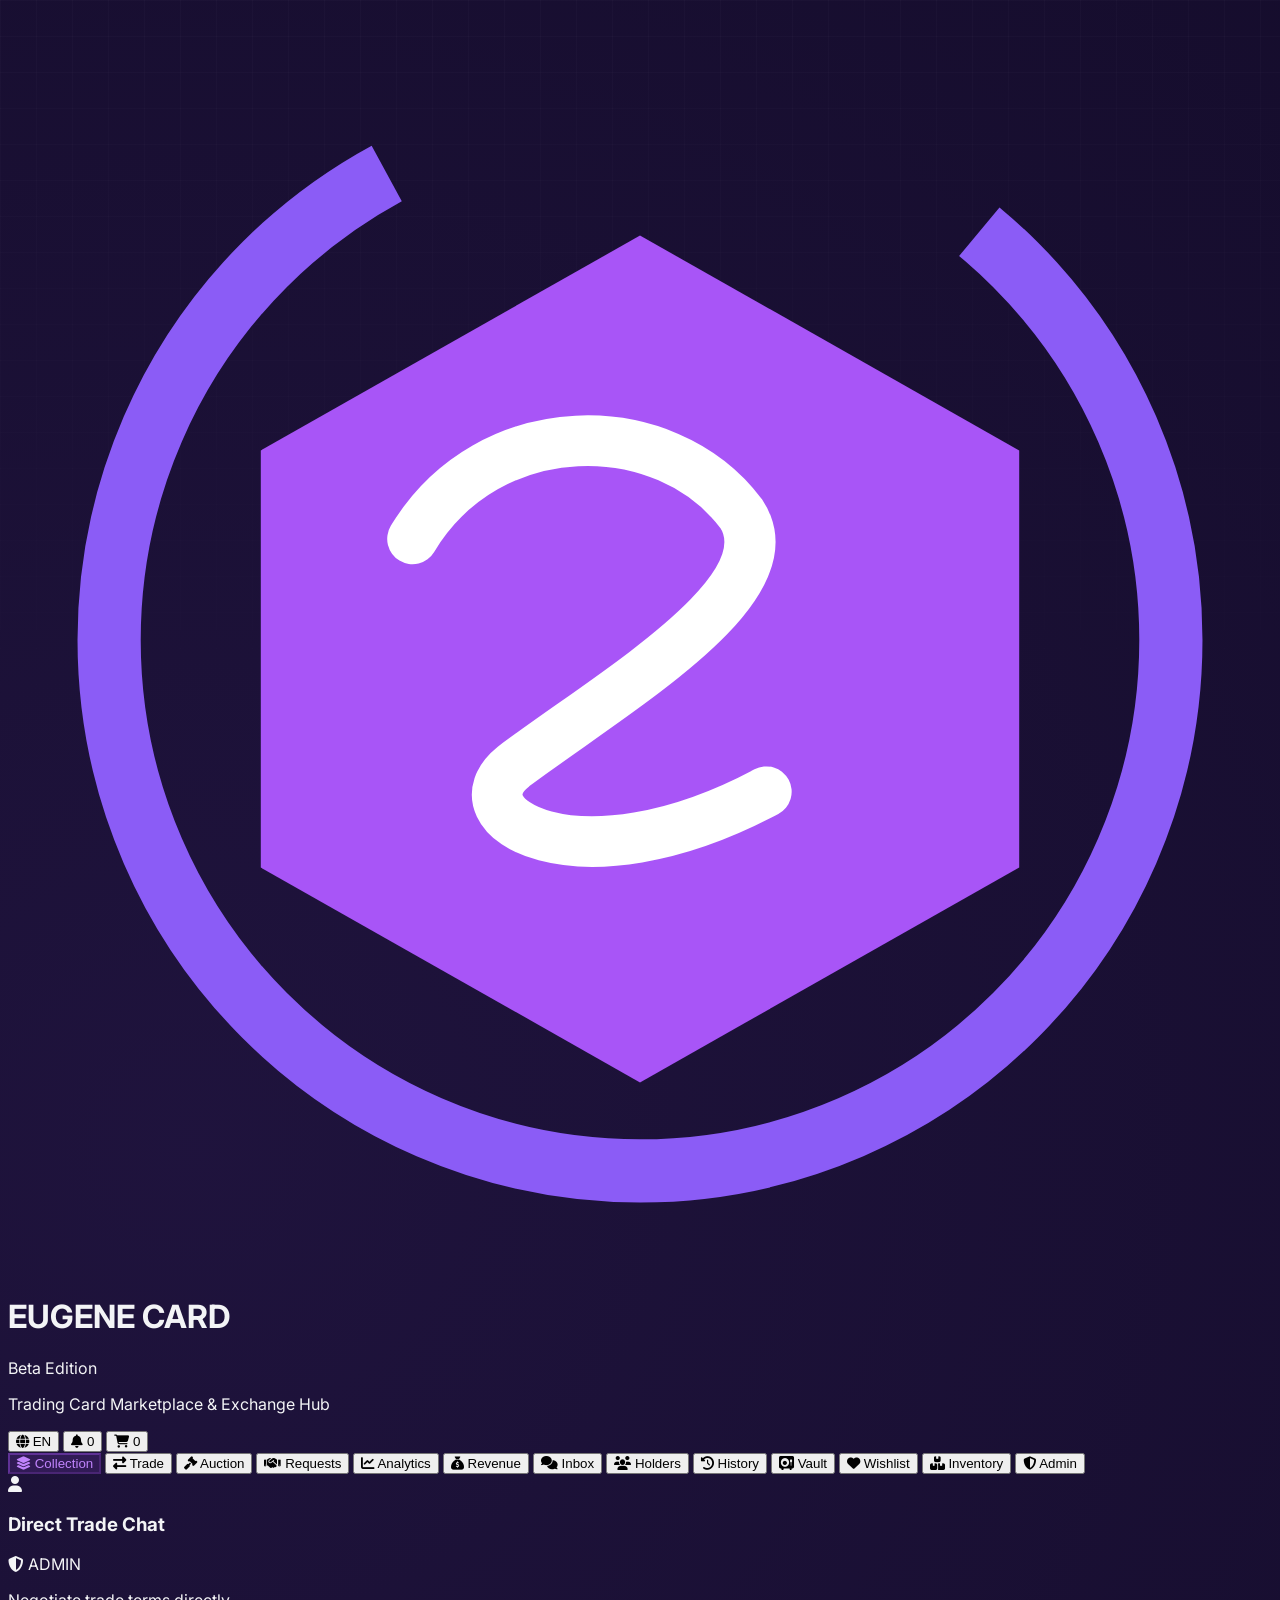
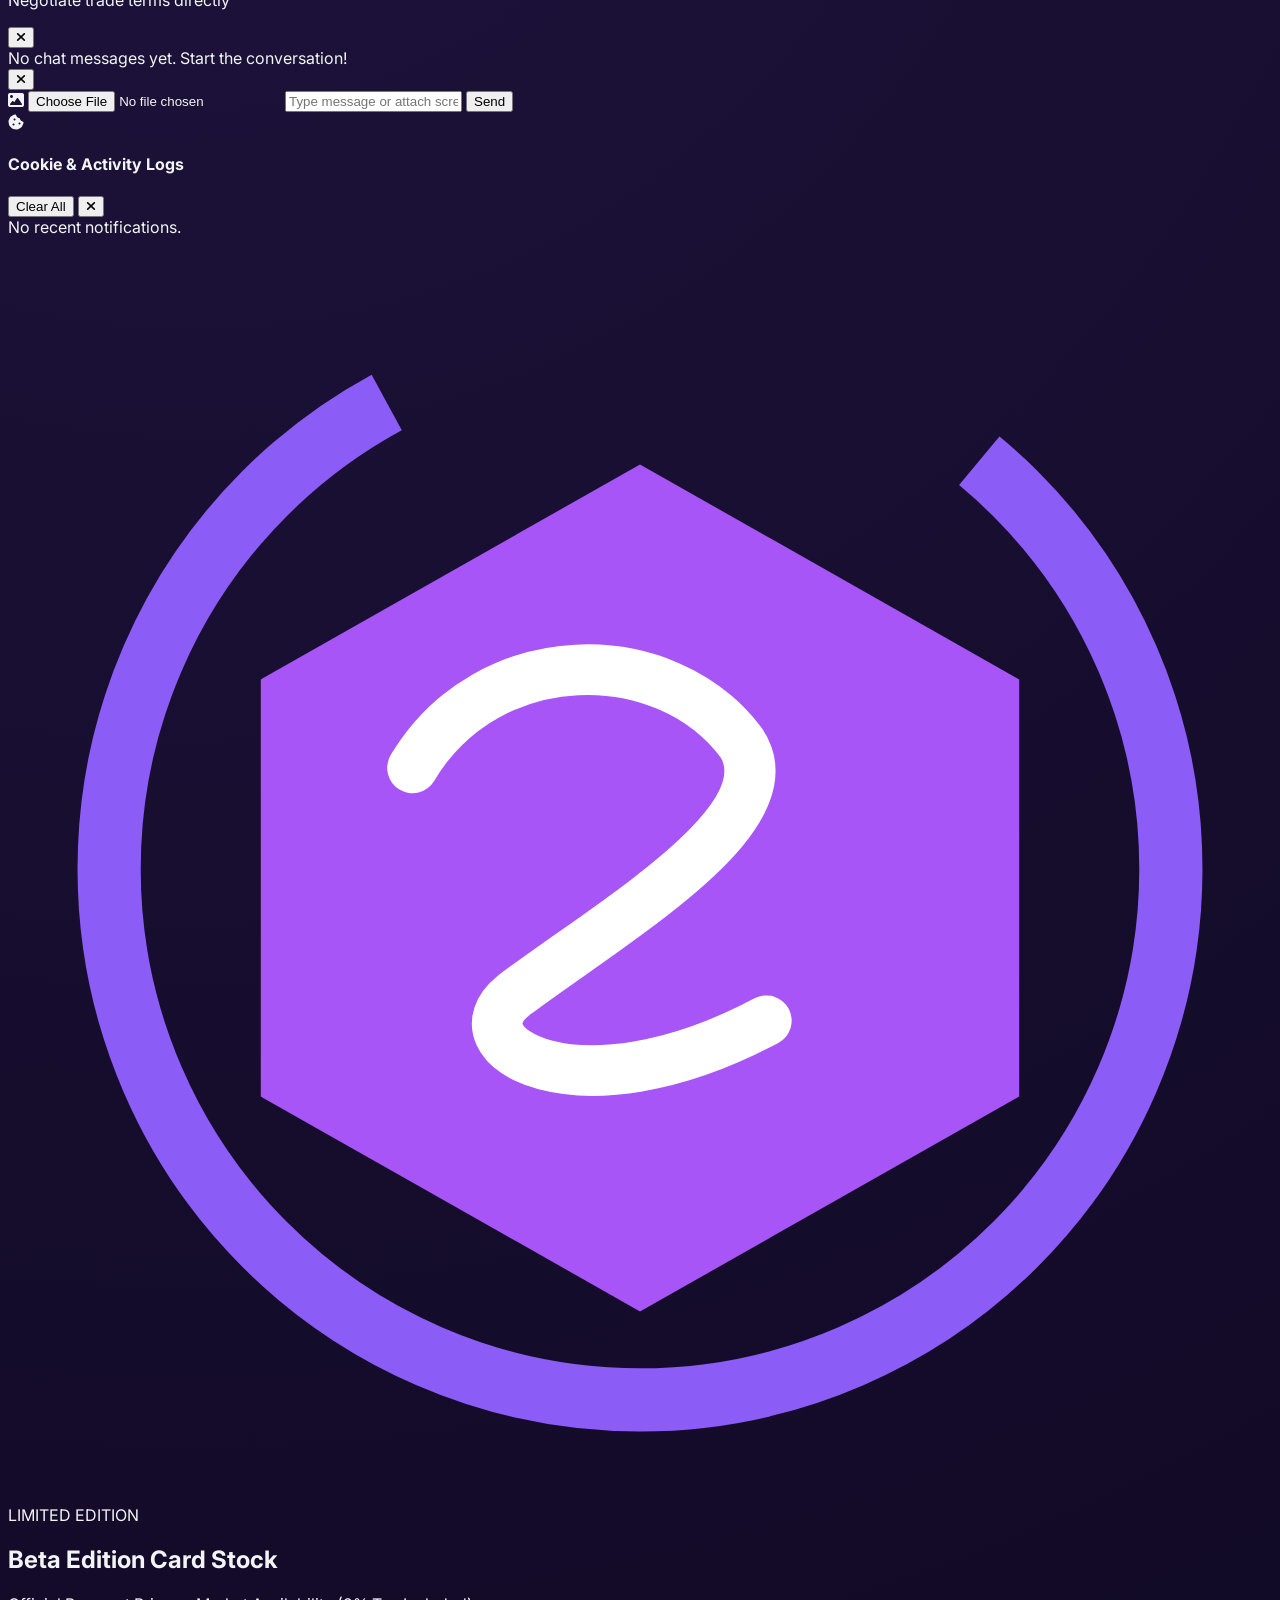
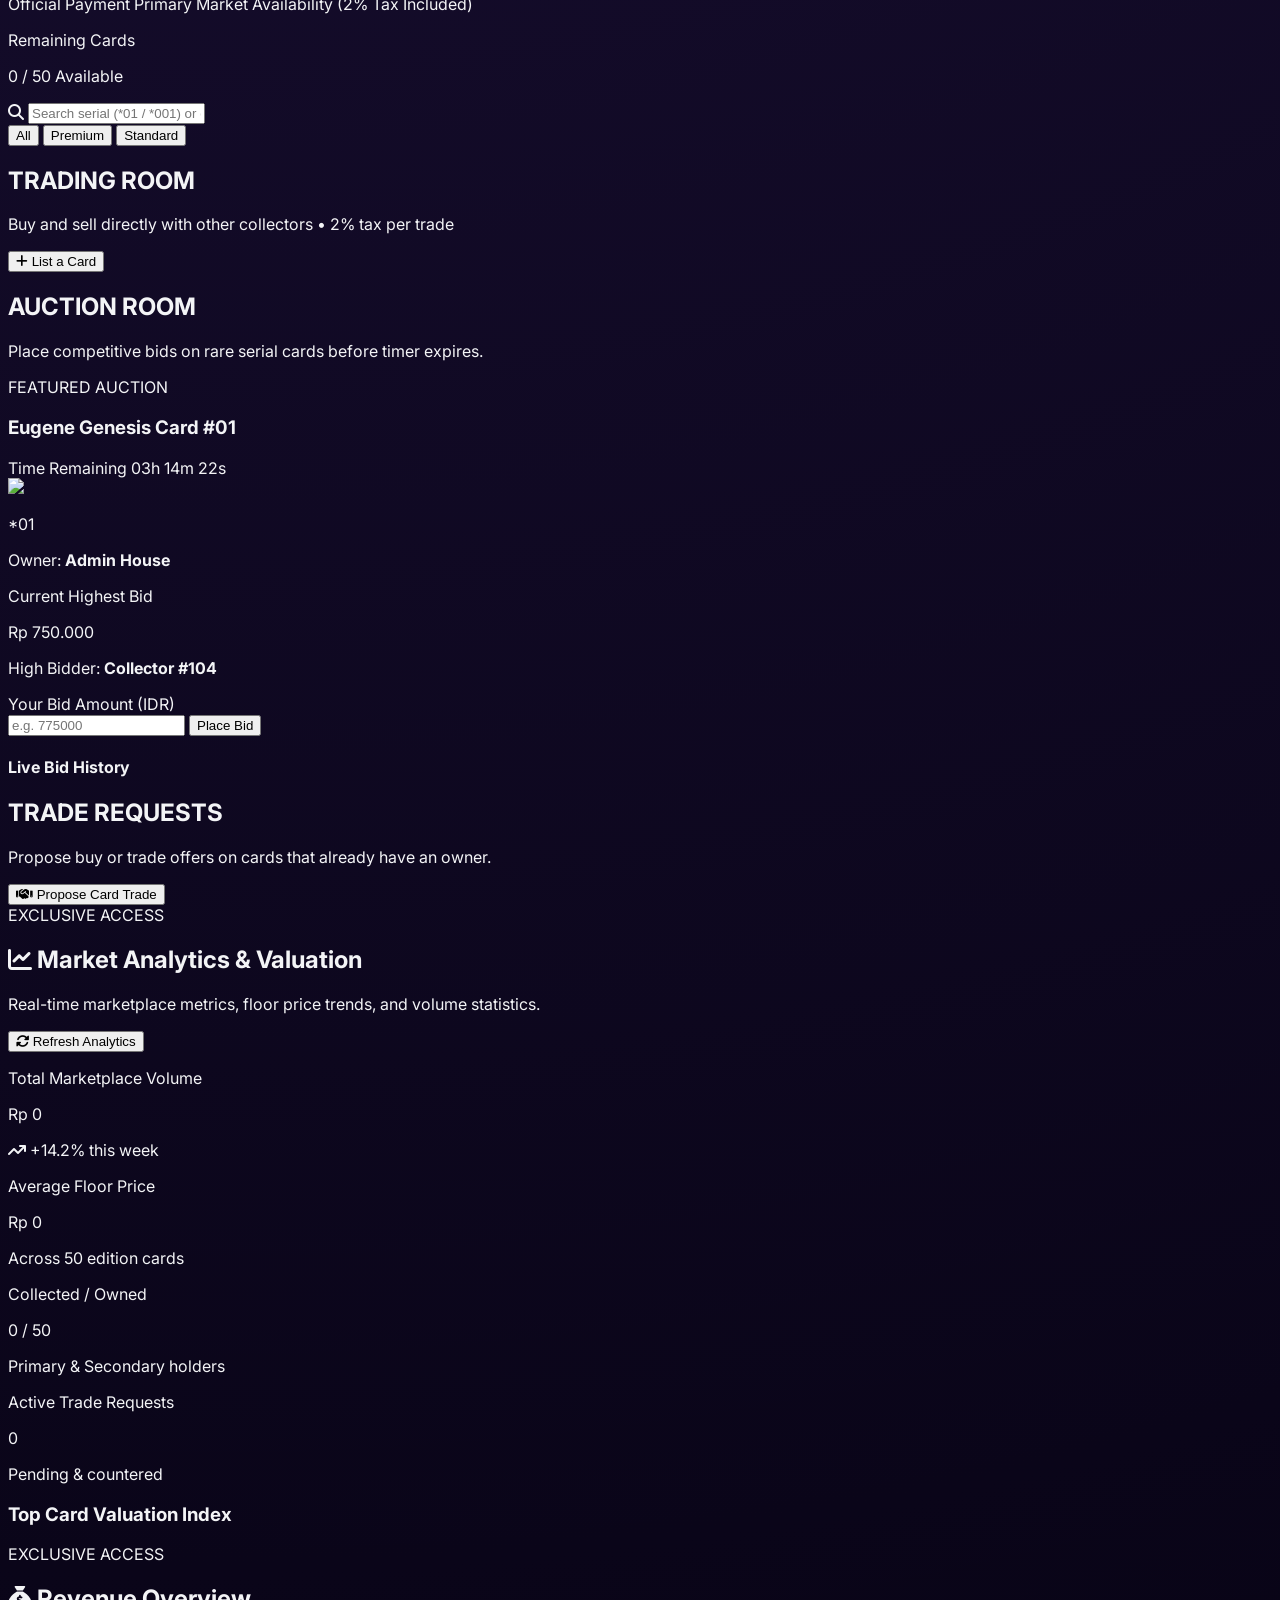
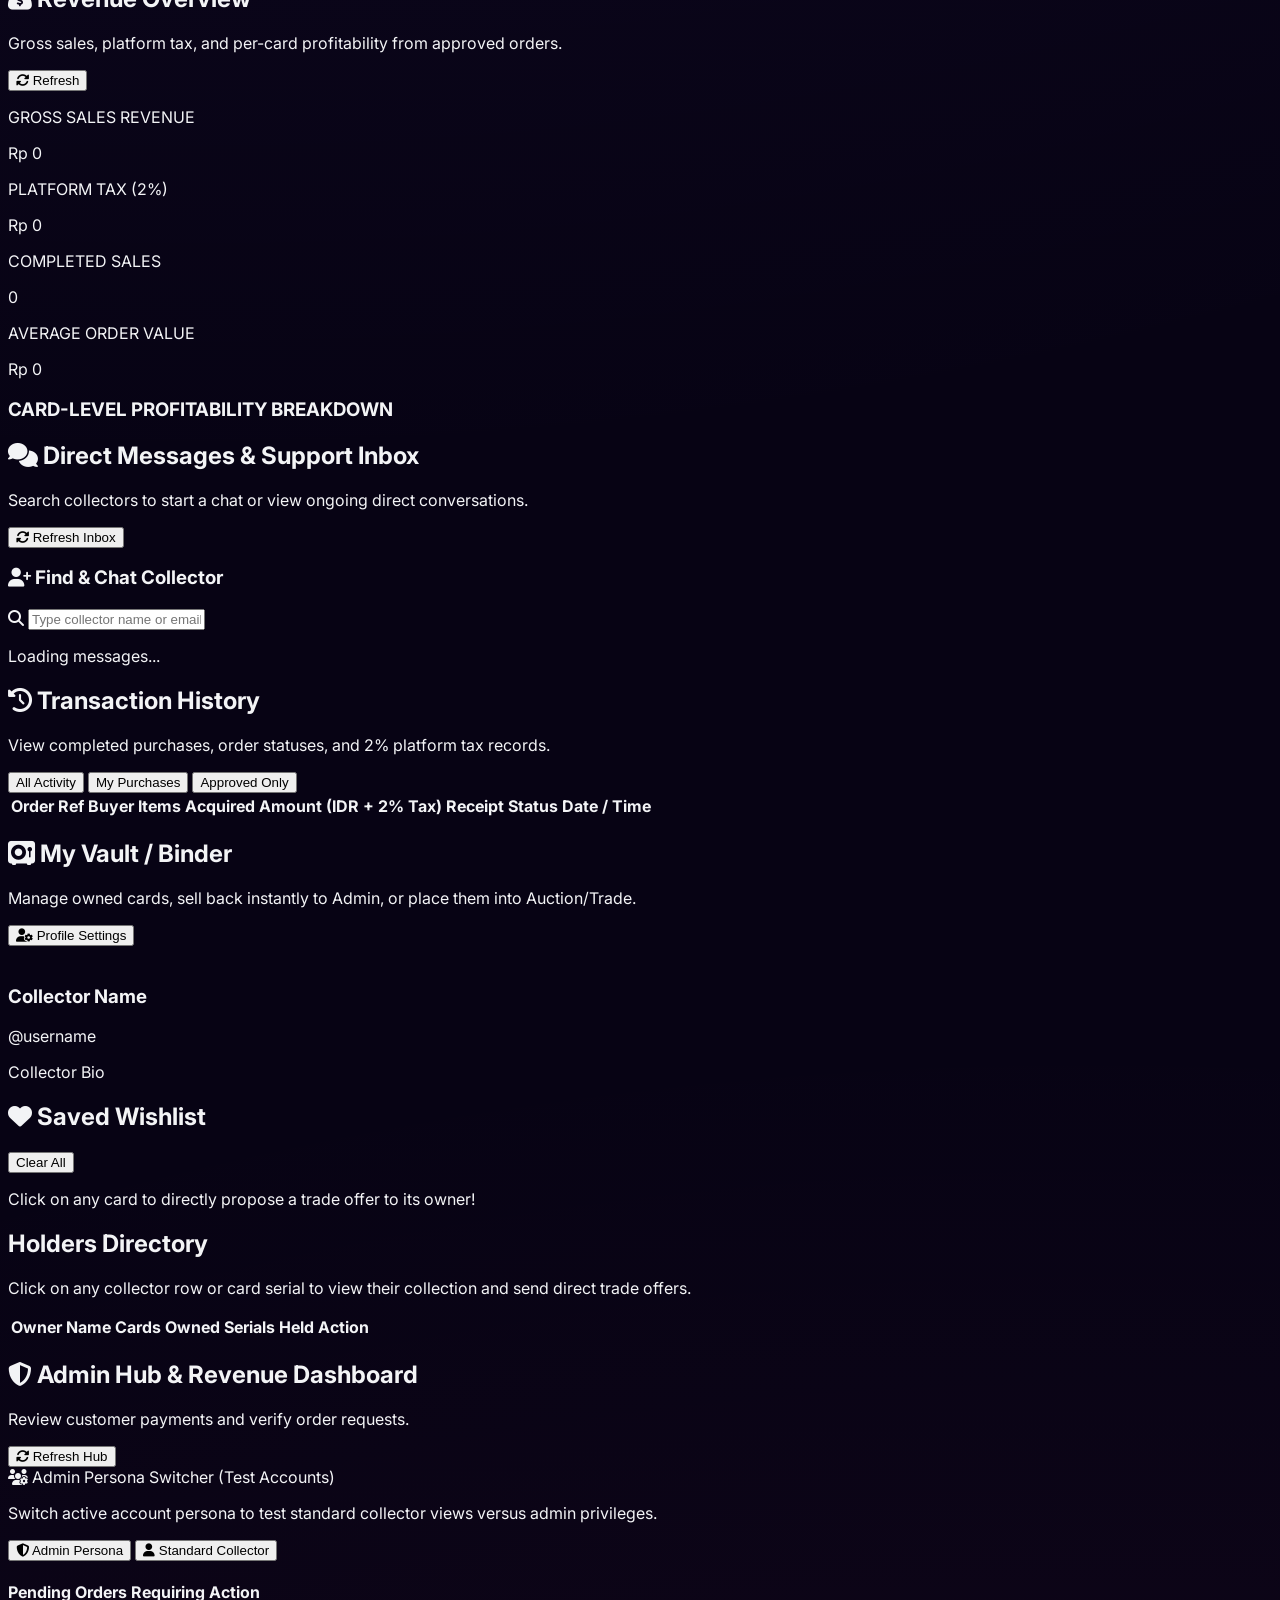
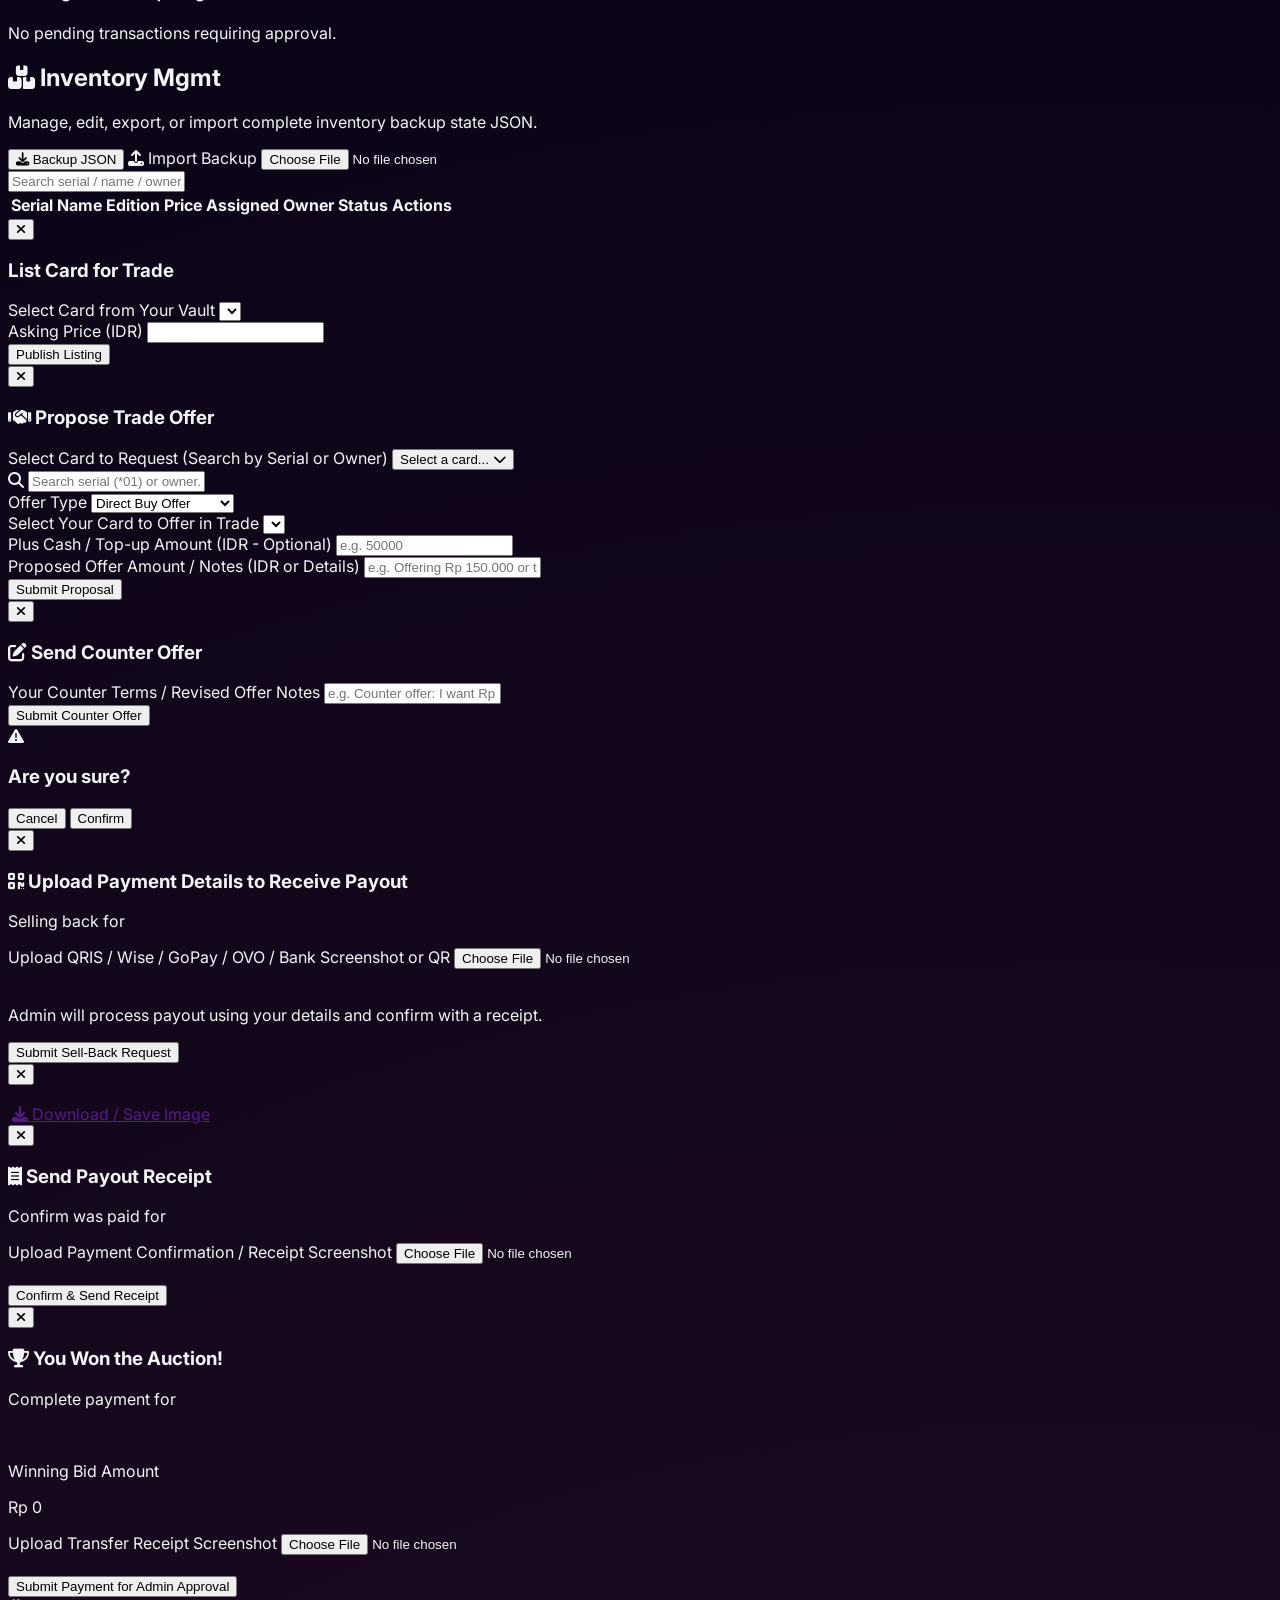
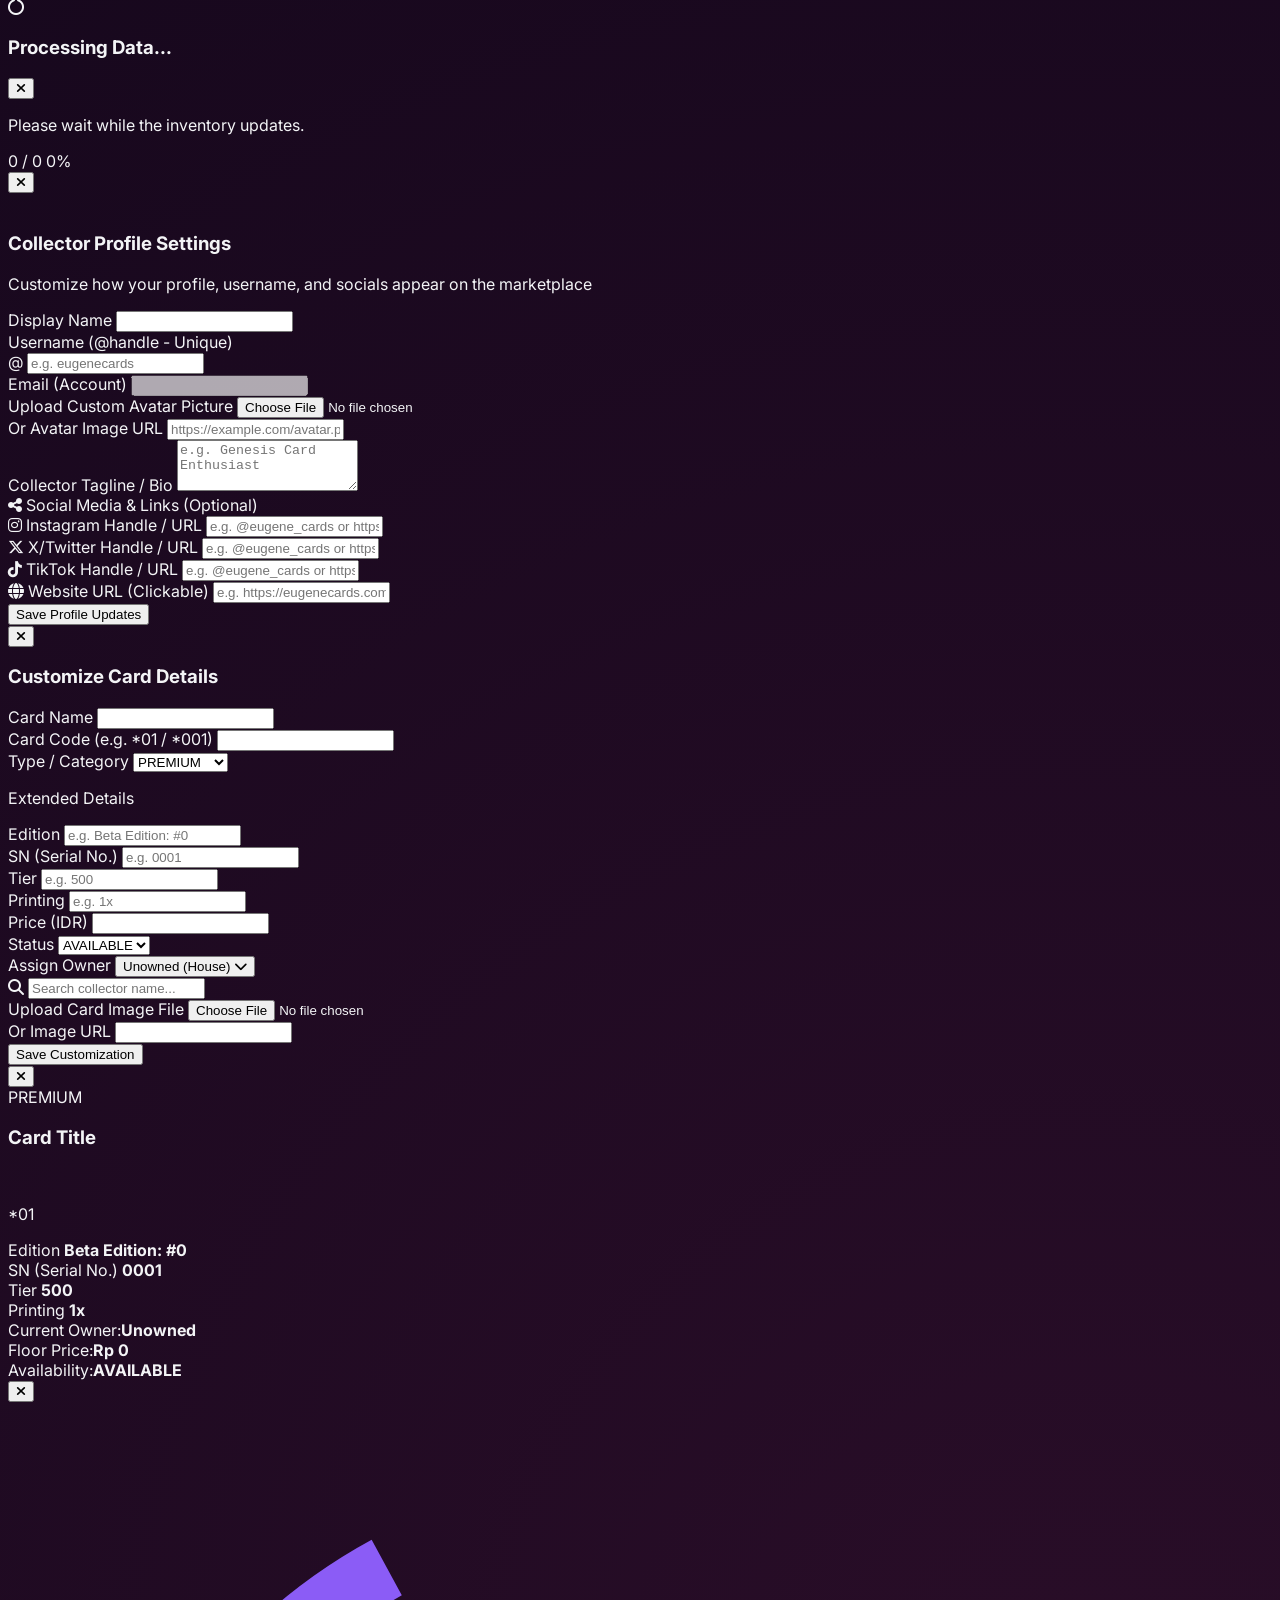
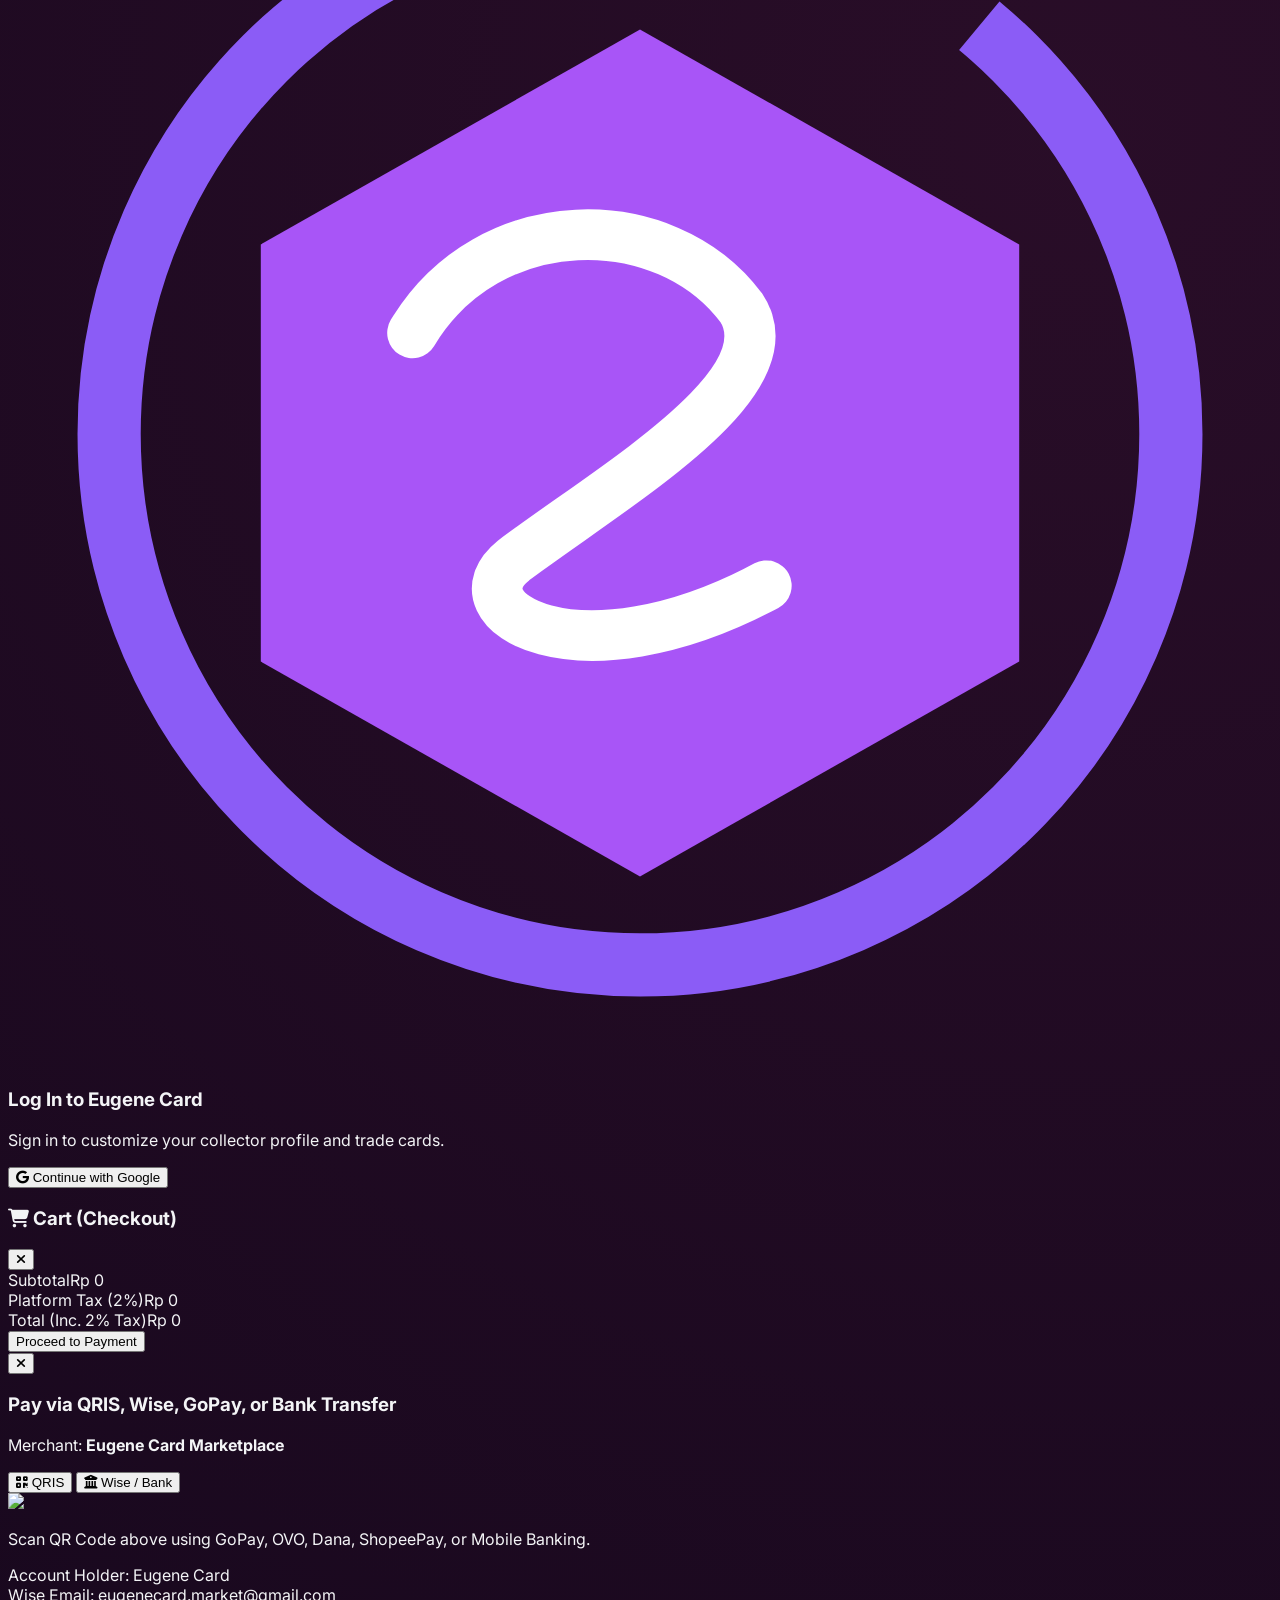
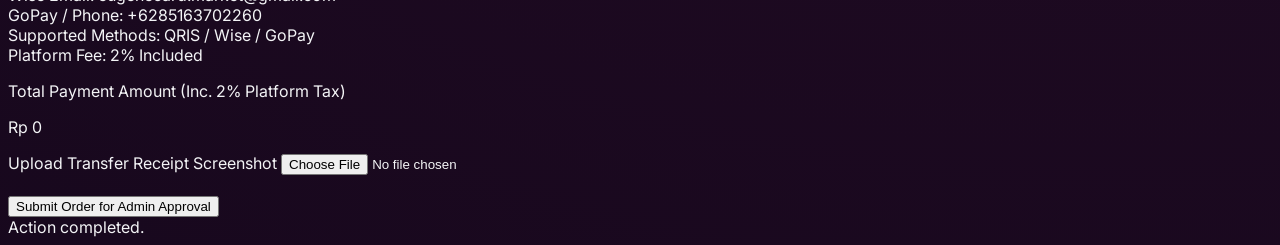
==== commit 695ea479: "Update index.html" ====
--- a/index.html
+++ b/index.html
@@ -135,7 +135,6 @@
       border: 1px dashed rgba(168, 85, 247, 0.25);
     }
 
-    /* Fixed Bottom Nav Active Styling */
     .bottom-nav-item.active {
       color: #c084fc;
       background: rgba(168, 85, 247, 0.15);
@@ -146,17 +145,12 @@
       padding-bottom: calc(85px + env(safe-area-inset-bottom));
     }
 
-    /* Prevent iOS Safari from auto-zooming the page when a form field is focused
-       (triggered by any font-size under 16px) without changing the visual size
-       of text on larger screens. */
     @media (max-width: 640px) {
       input, select, textarea {
         font-size: 16px !important;
       }
     }
 
-    /* Bottom nav: allow horizontal scroll on crowded mobile widths without
-       showing a scrollbar, and snap items into place for a cleaner feel. */
     #bottom-nav-scroll {
       scrollbar-width: none;
       -ms-overflow-style: none;
@@ -166,14 +160,10 @@
     #bottom-nav-scroll::-webkit-scrollbar { display: none; }
     #bottom-nav-scroll > button { scroll-snap-align: start; flex-shrink: 0; }
 
-    /* Keep the fixed bottom nav clear of the home-indicator / gesture area
-       on notched phones. */
     #bottom-nav-scroll {
       margin-bottom: env(safe-area-inset-bottom);
     }
 
-    /* Belt-and-braces: never allow any element to force horizontal scrolling
-       on narrow viewports. */
     @media (max-width: 480px) {
       html, body { max-width: 100%; overflow-x: hidden; }
     }
@@ -248,7 +238,6 @@
       <i class="fa-solid fa-handshake text-purple-400"></i> <span data-i18n="navRequests">Requests</span>
     </button>
 
-    <!-- Analytics & Admin Options -->
     <button id="nav-analytics" onclick="switchTab('analytics')" class="analytics-nav-btn hidden bottom-nav-item px-3 py-2 rounded-xl text-xs font-semibold text-purple-200 hover:text-white flex flex-col sm:flex-row items-center gap-1.5 whitespace-nowrap bg-purple-950/40 border border-purple-500/30">
       <i class="fa-solid fa-chart-line text-purple-400"></i> <span data-i18n="navAnalytics">Analytics</span>
     </button>
@@ -273,7 +262,6 @@
       <i class="fa-solid fa-heart text-pink-400"></i> <span data-i18n="navWishlist">Wishlist</span>
     </button>
 
-    <!-- Admin Specific Navigation Items -->
     <button id="nav-inventory" onclick="switchTab('inventory')" class="admin-only-nav hidden bottom-nav-item px-3 py-2 rounded-xl text-xs font-semibold text-rose-400 hover:text-white flex flex-col sm:flex-row items-center gap-1.5 whitespace-nowrap bg-rose-950/40 border border-rose-500/30">
       <i class="fa-solid fa-boxes-stacked"></i> <span data-i18n="navInventory">Inventory</span>
     </button>
@@ -303,12 +291,10 @@
       <button onclick="closeChatDrawer()" class="w-8 h-8 rounded-xl bg-violet-900/60 text-purple-300 text-xs flex items-center justify-center hover:bg-violet-800"><i class="fa-solid fa-xmark"></i></button>
     </div>
 
-    <!-- Messages List Container -->
     <div id="chat-messages-container" class="flex-1 py-4 space-y-3 overflow-y-auto max-h-[65vh]">
       <div class="text-center py-10 text-purple-300/50 text-xs" data-i18n="noChatMessages">No chat messages yet. Start the conversation!</div>
     </div>
 
-    <!-- Send Chat Input -->
     <div class="pt-3 border-t border-purple-500/20 space-y-2">
       <div id="chat-image-preview-box" class="hidden p-2 bg-violet-900/60 border border-purple-500/30 rounded-xl relative">
         <button onclick="clearChatImageAttachment()" class="absolute top-1 right-1 w-5 h-5 rounded-full bg-violet-800 text-purple-300 text-[10px] flex items-center justify-center"><i class="fa-solid fa-xmark"></i></button>
@@ -326,7 +312,7 @@
     </div>
   </div>
 
-  <!-- FIXED FLOATING NOTIFICATION OVERLAY PANEL -->
+  <!-- FLOATING NOTIFICATION OVERLAY PANEL -->
   <div id="notification-dropdown" class="fixed top-16 right-4 sm:right-8 w-[calc(100vw-2rem)] max-w-sm sm:w-96 bg-violet-950/95 border border-purple-500/40 rounded-2xl shadow-[0_10px_40px_rgba(0,0,0,0.8)] z-[9999] hidden overflow-hidden backdrop-blur-2xl">
     <div class="p-3.5 border-b border-purple-500/20 flex items-center justify-between bg-violet-900/50">
       <div class="flex items-center gap-2">
@@ -482,7 +468,6 @@
         </button>
       </div>
 
-      <!-- ANALYTICS METRIC CARDS -->
       <div class="grid grid-cols-1 sm:grid-cols-2 md:grid-cols-4 gap-4">
         <div class="bg-violet-950/60 border border-purple-500/20 rounded-2xl p-4 space-y-1">
           <p class="text-[10px] font-bold text-purple-300/70 uppercase" data-i18n="totalVolume">Total Marketplace Volume</p>
@@ -506,7 +491,6 @@
         </div>
       </div>
 
-      <!-- RECENT PRICE TRENDS TABLE -->
       <div class="bg-violet-950/60 border border-purple-500/20 rounded-3xl p-6 space-y-4">
         <h3 class="text-xs font-extrabold text-white uppercase tracking-wider" data-i18n="topValuationIndex">Top Card Valuation Index</h3>
         <div id="analytics-valuation-list" class="space-y-2"></div>
@@ -528,7 +512,6 @@
         </div>
       </div>
 
-      <!-- REVENUE METRIC CARDS -->
       <div class="grid grid-cols-1 sm:grid-cols-2 md:grid-cols-4 gap-4">
         <div class="bg-violet-950/60 border border-purple-500/20 rounded-2xl p-4 space-y-1">
           <p class="text-[10px] font-bold text-purple-300/70 uppercase" data-i18n="kpiGrossSales">GROSS SALES REVENUE</p>
@@ -548,7 +531,6 @@
         </div>
       </div>
 
-      <!-- CARD-LEVEL PROFITABILITY -->
       <div class="bg-violet-950/60 border border-purple-500/20 rounded-3xl p-6 space-y-4">
         <h3 class="text-xs font-extrabold text-white uppercase tracking-wider" data-i18n="breakdownTitle">CARD-LEVEL PROFITABILITY BREAKDOWN</h3>
         <div id="rev-tab-card-list" class="space-y-2"></div>
@@ -567,7 +549,6 @@
         </button>
       </div>
 
-      <!-- SEARCH & START CHAT WITH OTHER USERS -->
       <div class="bg-violet-950/60 border border-purple-500/20 rounded-3xl p-5 space-y-3">
         <h3 class="text-xs font-extrabold text-purple-200 uppercase tracking-wider"><i class="fa-solid fa-user-plus text-purple-400 mr-1.5"></i> <span data-i18n="findCollector">Find & Chat Collector</span></h3>
         <div class="relative">
@@ -577,7 +558,6 @@
         <div id="user-chat-search-results" class="space-y-2 hidden max-h-48 overflow-y-auto"></div>
       </div>
 
-      <!-- EXISTING CHAT THREADS -->
       <div id="inbox-threads-list" class="space-y-3">
         <p class="text-xs text-purple-300/50 text-center py-10" data-i18n="loadingMessages">Loading messages...</p>
       </div>
@@ -630,7 +610,6 @@
         </button>
       </div>
 
-      <!-- COLLECTOR SOCIAL LINKS CARD -->
       <div id="collector-social-banner" class="hidden bg-violet-950/60 border border-purple-500/20 rounded-3xl p-5 flex flex-wrap items-center justify-between gap-4">
         <div class="flex items-center gap-3">
           <img id="dashboard-banner-avatar" src="" class="w-12 h-12 rounded-full object-cover border-2 border-purple-500/40 bg-violet-950">
@@ -692,7 +671,6 @@
         </button>
       </div>
 
-      <!-- PERSONA SWITCHER FOR ADMIN TESTING -->
       <div class="bg-violet-950 p-4 rounded-3xl border border-rose-500/30 space-y-3">
         <label class="block text-xs font-bold text-rose-400 uppercase tracking-wider"><i class="fa-solid fa-users-gear mr-1"></i> <span data-i18n="personaSwitcherTitle">Admin Persona Switcher (Test Accounts)</span></label>
         <p class="text-[11px] text-purple-200/60" data-i18n="personaSwitcherSub">Switch active account persona to test standard collector views versus admin privileges.</p>
@@ -706,7 +684,6 @@
         </div>
       </div>
 
-      <!-- PENDING ORDERS -->
       <div class="bg-violet-950/60 border border-purple-500/20 rounded-3xl p-6 space-y-4">
         <h4 class="text-xs font-extrabold text-purple-200 uppercase tracking-wider" data-i18n="pendingOrdersTitle">Pending Orders Requiring Action</h4>
         <div id="admin-pending-orders-list" class="space-y-3">
@@ -723,7 +700,6 @@
           <p class="text-xs text-purple-200/60 mt-1" data-i18n="inventorySubtitle">Manage, edit, export, or import complete inventory backup state JSON.</p>
         </div>
         
-        <!-- BACKUP & IMPORT CONTROLS -->
         <div class="flex items-center gap-2 w-full sm:w-auto">
           <button onclick="exportInventoryBackup()" class="flex-1 sm:flex-initial px-3.5 py-2 bg-violet-900/60 hover:bg-violet-800 text-purple-300 border border-purple-500/30 text-xs font-extrabold rounded-xl transition-all flex items-center justify-center gap-2 shadow-sm">
             <i class="fa-solid fa-download"></i> <span data-i18n="backupJson">Backup JSON</span>
@@ -820,14 +796,12 @@
           </select>
         </div>
 
-        <!-- DYNAMIC FIELD FOR OFFERED CARD (OWNED BY USER) -->
         <div id="trade-my-card-container" class="hidden">
           <label class="block font-bold text-purple-400 mb-1" data-i18n="selectMyCardOffer">Select Your Card to Offer in Trade</label>
           <select id="trade-my-card-select" class="w-full bg-violet-900/60 border border-purple-500/50 rounded-xl px-3 py-2 text-white focus:outline-none focus:border-purple-400">
           </select>
         </div>
 
-        <!-- DYNAMIC FIELD FOR PLUS AMOUNT (TOP UP IDR) -->
         <div id="trade-plus-amount-container" class="hidden">
           <label class="block font-bold text-pink-400 mb-1" data-i18n="plusAmountLabel">Plus Cash / Top-up Amount (IDR - Optional)</label>
           <input type="number" id="trade-plus-amount-input" placeholder="e.g. 50000" class="w-full bg-violet-900/60 border border-pink-500/40 rounded-xl px-3 py-2 text-white focus:outline-none focus:border-pink-400">
@@ -887,7 +861,7 @@
       <input type="hidden" id="sellback-card-id-target">
 
       <div class="text-left space-y-2 bg-violet-900/40 p-3 rounded-2xl border border-purple-500/30 text-xs">
-        <label class="block font-bold text-purple-200">Upload DANA / GoPay / OVO / Wise / Bank Screenshot or QR</label>
+        <label class="block font-bold text-purple-200">Upload QRIS / Wise / GoPay / OVO / Bank Screenshot or QR</label>
         <input type="file" id="sellback-qris-file-input" accept="image/*" onchange="handleSellbackQrisUpload(event)" class="w-full text-[11px] text-purple-200/60 bg-violet-950 border border-purple-500/30 rounded-xl p-2 file:mr-2 file:py-1 file:px-2 file:rounded-lg file:border-0 file:text-[10px] file:font-bold file:bg-purple-600 file:text-white">
         <input type="hidden" id="sellback-qris-img-data" value="">
         <div id="sellback-qris-preview-container" class="hidden text-center pt-2">
@@ -1034,7 +1008,6 @@
           <textarea id="profile-edit-bio-input" rows="3" placeholder="e.g. Genesis Card Enthusiast" class="w-full bg-violet-900/60 border border-purple-500/30 rounded-xl px-3 py-2 text-white focus:border-purple-500 focus:outline-none resize-y" data-i18n-placeholder="bioPlaceholder"></textarea>
         </div>
 
-        <!-- SOCIAL MEDIA LINKS -->
         <div class="p-3 bg-violet-900/40 rounded-2xl border border-purple-500/30 space-y-2">
           <label class="block font-bold text-purple-400 uppercase text-[10px]"><i class="fa-solid fa-share-nodes mr-1"></i> <span data-i18n="socialsTitle">Social Media & Links (Optional)</span></label>
           <div>
@@ -1257,30 +1230,46 @@
     </div>
   </div>
 
-  <!-- CHECKOUT MODAL WITH PROOF UPLOAD -->
+  <!-- CHECKOUT MODAL WITH QRIS & WISE -->
   <div id="checkout-modal" class="fixed inset-0 bg-violet-950/80 backdrop-blur-md z-50 hidden flex items-center justify-center p-4">
     <div class="bg-violet-950 border border-purple-500/30 rounded-3xl max-w-md w-full p-6 space-y-4 relative shadow-2xl text-center max-h-[90vh] overflow-y-auto">
       <button onclick="closeCheckoutModal()" class="absolute top-4 right-4 w-8 h-8 rounded-xl bg-violet-900/60 text-purple-300 text-xs flex items-center justify-center"><i class="fa-solid fa-xmark"></i></button>
-      <h3 class="text-lg font-black text-white" data-i18n="scanPayQris">Pay via E-Wallet / Wise / Bank Transfer</h3>
+      <h3 class="text-lg font-black text-white" data-i18n="scanPayQris">Pay via QRIS, Wise, GoPay, or Bank Transfer</h3>
       <p class="text-[10px] text-purple-200/60"><span data-i18n="merchantLabel">Merchant</span>: <strong class="text-white">Eugene Card Marketplace</strong></p>
       
-      <!-- Integrated Payment Method Details Box -->
-      <div class="bg-violet-900/50 p-4 rounded-2xl border border-purple-500/30 text-left text-xs space-y-2">
+      <!-- Interactive Tab for QRIS vs Transfer Info -->
+      <div class="flex items-center gap-1 bg-violet-900/60 p-1 rounded-xl border border-purple-500/20 text-xs">
+        <button type="button" onclick="switchCheckoutPaymentTab('qris')" id="pay-tab-qris" class="flex-1 py-1.5 rounded-lg font-bold bg-purple-600 text-white transition-all">
+          <i class="fa-solid fa-qrcode mr-1"></i> QRIS
+        </button>
+        <button type="button" onclick="switchCheckoutPaymentTab('manual')" id="pay-tab-manual" class="flex-1 py-1.5 rounded-lg font-bold text-purple-300 hover:text-white transition-all">
+          <i class="fa-solid fa-building-columns mr-1"></i> Wise / Bank
+        </button>
+      </div>
+
+      <!-- Option 1: QRIS Barcode Image Container -->
+      <div id="qris-image-container" class="space-y-2">
+        <img id="qris-img-element" src="https://api.qrserver.com/v1/create-qr-code/?size=200x200&data=00020101021126580014ID.CO.QRIS.WWW011893600911000000000002152011234567890303UME51440014ID.CO.QRIS.WWW021520112345678905204581253033605802ID5911EUGENE_CARD6007JAKARTA61051234062070703A0163040000" class="w-48 h-48 mx-auto bg-white p-2 rounded-2xl shadow-inner border border-purple-500/30 object-contain">
+        <p class="text-[10px] text-purple-300/70">Scan QR Code above using GoPay, OVO, Dana, ShopeePay, or Mobile Banking.</p>
+      </div>
+
+      <!-- Option 2: Account Details Box (Wise, GoPay, Phone) -->
+      <div id="manual-payment-details-box" class="hidden bg-violet-900/50 p-4 rounded-2xl border border-purple-500/30 text-left text-xs space-y-2">
         <div class="flex justify-between border-b border-purple-500/20 pb-1.5">
           <span class="text-purple-300/70 font-bold">Account Holder:</span>
           <span class="text-white font-extrabold">Eugene Card</span>
         </div>
         <div class="flex justify-between border-b border-purple-500/20 pb-1.5">
-          <span class="text-purple-300/70 font-bold">Email:</span>
+          <span class="text-purple-300/70 font-bold">Wise Email:</span>
           <span class="text-purple-300 font-mono">eugenecard.market@gmail.com</span>
         </div>
         <div class="flex justify-between border-b border-purple-500/20 pb-1.5">
-          <span class="text-purple-300/70 font-bold">Phone Number:</span>
+          <span class="text-purple-300/70 font-bold">GoPay / Phone:</span>
           <span class="text-white font-mono">+6285163702260</span>
         </div>
         <div class="flex justify-between border-b border-purple-500/20 pb-1.5">
-          <span class="text-purple-300/70 font-bold">Supported Options:</span>
-          <span class="text-emerald-400 font-bold">GoPay / Wise</span>
+          <span class="text-purple-300/70 font-bold">Supported Methods:</span>
+          <span class="text-emerald-400 font-bold">QRIS / Wise / GoPay</span>
         </div>
         <div class="flex justify-between pt-0.5">
           <span class="text-purple-300/70 font-bold">Platform Fee:</span>
@@ -1311,7 +1300,7 @@
     <span id="toast-msg">Action completed.</span>
   </div>
 
-  <!-- JAVASCRIPT LOGIC WITH FIREBASE CONFIG -->
+  <!-- JAVASCRIPT LOGIC -->
   <script>
     const firebaseConfig = {
       apiKey: "AIzaSyCm13Nh6k6W9wsL0_OPpjKZNrbSg-pFsuA",
@@ -1360,7 +1349,6 @@
     const CARDS_PER_BATCH = 10;
     let scrollObserver = null;
 
-    // Comprehensive i18n Dictionary
     const i18nDict = {
       EN: {
         brandTitle: "EUGENE CARD",
@@ -1551,7 +1539,7 @@
         platformTax: "Platform Fee (2%)",
         totalIncTax: "Total (Inc. 2% Fee)",
         proceedQrisBtn: "Proceed to Payment",
-        scanPayQris: "Pay via GoPay / Wise / Bank Transfer",
+        scanPayQris: "Pay via QRIS, Wise, GoPay, or Bank Transfer",
         merchantLabel: "Merchant",
         totalPayAmount: "Total Payment Amount (Inc. 2% Platform Fee)",
         uploadReceiptLabel: "Upload Transfer Receipt Screenshot",
@@ -1746,13 +1734,32 @@
         platformTax: "Biaya Platform (2%)",
         totalIncTax: "Total (Termasuk Biaya 2%)",
         proceedQrisBtn: "Lanjutkan ke Pembayaran",
-        scanPayQris: "Bayar via GoPay / Wise / Transfer Bank",
+        scanPayQris: "Bayar via QRIS, Wise, GoPay, atau Transfer Bank",
         merchantLabel: "Pedagang",
         totalPayAmount: "Total Pembayaran (Termasuk Biaya 2%)",
         uploadReceiptLabel: "Unggah Tangkapan Layar Struk Transfer",
         submitQrisOrderBtn: "Kirim Pesanan untuk Persetujuan Admin"
       }
     };
+
+    function switchCheckoutPaymentTab(tab) {
+      const qrisBox = document.getElementById('qris-image-container');
+      const manualBox = document.getElementById('manual-payment-details-box');
+      const qrisTabBtn = document.getElementById('pay-tab-qris');
+      const manualTabBtn = document.getElementById('pay-tab-manual');
+
+      if (tab === 'qris') {
+        qrisBox.classList.remove('hidden');
+        manualBox.classList.add('hidden');
+        qrisTabBtn.className = 'flex-1 py-1.5 rounded-lg font-bold bg-purple-600 text-white transition-all';
+        manualTabBtn.className = 'flex-1 py-1.5 rounded-lg font-bold text-purple-300 hover:text-white transition-all';
+      } else {
+        qrisBox.classList.add('hidden');
+        manualBox.classList.remove('hidden');
+        manualTabBtn.className = 'flex-1 py-1.5 rounded-lg font-bold bg-purple-600 text-white transition-all';
+        qrisTabBtn.className = 'flex-1 py-1.5 rounded-lg font-bold text-purple-300 hover:text-white transition-all';
+      }
+    }
 
     function toggleLanguage() {
       currentLanguage = currentLanguage === 'EN' ? 'ID' : 'EN';
@@ -3651,7 +3658,6 @@
         myCardContainer.classList.remove('hidden');
         plusAmountContainer.classList.remove('hidden');
 
-        // Populate dropdown with user's owned cards from Vault
         const myCardSelect = document.getElementById('trade-my-card-select');
         if (myCardSelect && currentUser) {
           const myCards = inventory.filter(c => c.owner === currentUser.name || c.owner === currentUser.username);
@@ -3919,17 +3925,21 @@
     }
 
     function showConfirmModal({ title, message, confirmText, confirmClass, icon, onConfirm }) {
-      document.getElementById('generic-confirm-title').innerText = title || 'Are you sure?';
+document.getElementById('generic-confirm-title').innerText = title || 'Are you sure?';
       document.getElementById('generic-confirm-message').innerText = message || '';
 
+      const btn = document.getElementById('generic-confirm-btn');
+      if (btn) {
+        btn.innerText = confirmText || 'Confirm';
+        btn.className = `flex-1 py-2.5 text-white font-extrabold text-xs rounded-xl transition-all ${confirmClass || 'bg-purple-600 hover:bg-purple-500'}`;
+      }
+
       const iconEl = document.getElementById('generic-confirm-icon');
-      iconEl.className = `fa-solid ${icon || 'fa-triangle-exclamation text-purple-400'} text-xl`;
-
-      const btn = document.getElementById('generic-confirm-btn');
-      btn.innerText = confirmText || 'Confirm';
-      btn.className = `flex-1 py-2.5 font-extrabold text-xs rounded-xl transition-all ${confirmClass || 'bg-purple-600 hover:bg-purple-500 text-white'}`;
-
-      pendingConfirmAction = typeof onConfirm === 'function' ? onConfirm : null;
+      if (iconEl && icon) {
+        iconEl.className = icon;
+      }
+
+      pendingConfirmAction = onConfirm;
       document.getElementById('generic-confirm-modal').classList.remove('hidden');
     }
 
@@ -3939,30 +3949,30 @@
     }
 
     function handleConfirmModalAccept() {
-      const action = pendingConfirmAction;
+      if (typeof pendingConfirmAction === 'function') {
+        pendingConfirmAction();
+      }
       closeConfirmModal();
-      if (action) action();
     }
 
     async function submitCounterOffer() {
       const reqId = document.getElementById('counter-req-id-target').value;
-      const counterNotes = document.getElementById('counter-notes-input').value.trim();
-      const req = tradeRequestsList.find(r => r.id === reqId);
-
-      if (!req || !counterNotes) return showToast('Invalid details.');
+      const notes = document.getElementById('counter-notes-input').value.trim();
+
+      if (!notes) return showToast('Please enter counter offer notes.');
 
       try {
         await db.collection("tradeRequests").doc(reqId).update({
-          notes: counterNotes,
-          status: 'COUNTERED'
+          status: 'COUNTERED',
+          notes: notes
         });
 
         closeCounterOfferModal();
         showToast('Counter offer sent!');
-        addNotification('Counter Offer Sent', `Submitted counter offer for ${req.serial}.`, 'fa-pen-to-square text-purple-400');
+        addNotification('Counter Offer Sent', `Sent counter offer details for trade request ${reqId}.`, 'fa-pen-to-square text-amber-400');
         await fetchTradeRequests();
       } catch (e) {
-        showToast('Error submitting counter offer: ' + e.message);
+        showToast('Error sending counter offer: ' + e.message);
       }
     }
 
@@ -3971,11 +3981,11 @@
       if (!grid) return;
 
       if (tradeRequestsList.length === 0) {
-        grid.innerHTML = `<div class="col-span-full text-center py-12 text-purple-300/50 text-xs">No active trade requests or offers currently pending.</div>`;
+        grid.innerHTML = `<div class="col-span-full text-center py-16 text-purple-300/50 text-xs">No active trade requests right now.</div>`;
         return;
       }
 
-grid.innerHTML = tradeRequestsList.map(req => {
+      grid.innerHTML = tradeRequestsList.map(req => {
         const isMyReq = currentUser && (currentUser.name === req.proposer || currentUser.username === req.proposer);
         const isTargetMe = currentUser && (currentUser.name === req.targetOwner || currentUser.username === req.targetOwner);
         const isAdmin = currentUser && currentUser.isAdmin;
